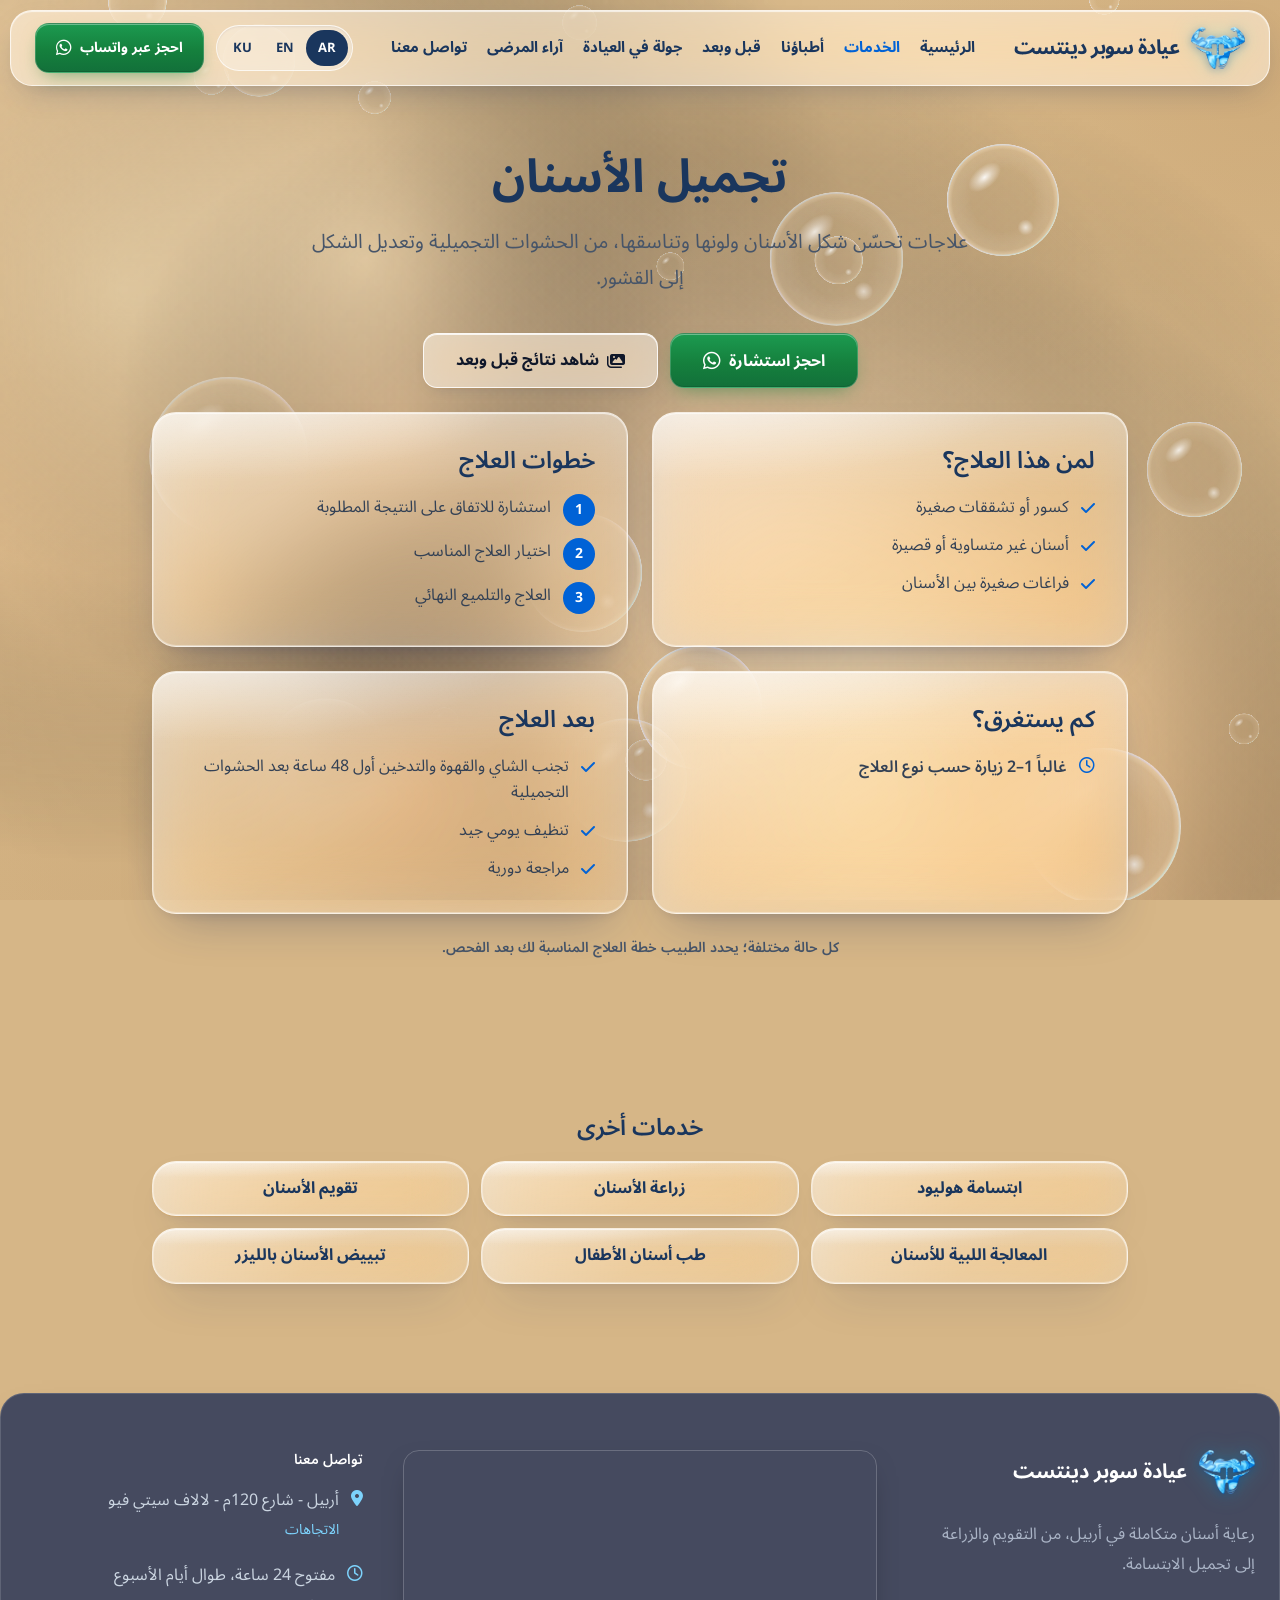
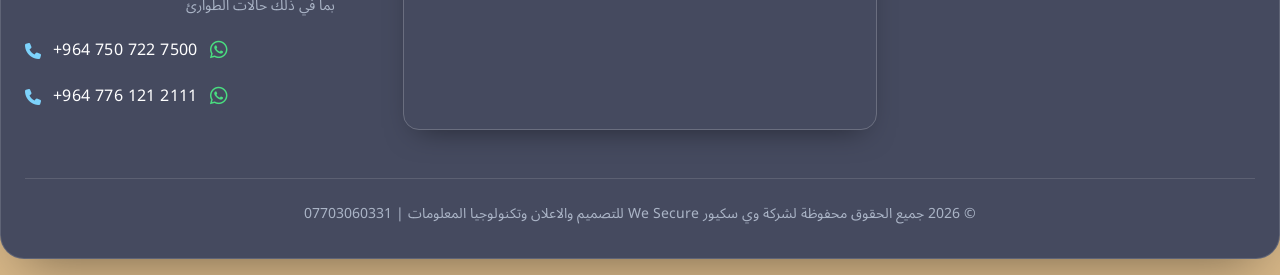
==== cosmetic-dentistry.html @ 99f0c035 "Warm sand page background (#D6B687) with matching aurora and bubbles Co-Authored-By: Claude Opus 5.5" ====
<!DOCTYPE html>
<html lang="ar" dir="rtl" data-title-ar="تجميل الأسنان | عيادة سوبر دينتست أربيل" data-title-en="Cosmetic Dentistry | Super Dentist Clinic Erbil" data-title-ku="جوانکاری ددان | کلینیکی سوپەر دێنتست هەولێر">
<head>
<meta charset="UTF-8">
<meta name="viewport" content="width=device-width, initial-scale=1.0">
<title>تجميل الأسنان | عيادة سوبر دينتست أربيل</title>
<meta name="description" content="تجميل الأسنان في أربيل - عيادة سوبر دينتست. علاجات تحسّن شكل الأسنان ولونها وتناسقها، من الحشوات التجميلية وتعديل الشكل إلى القشور.">
<meta name="theme-color" content="#1a365d">
<link rel="icon" type="image/png" href="favicon.png">
<link rel="apple-touch-icon" href="apple-touch-icon.png">
<meta property="og:type" content="website">
<meta property="og:title" content="تجميل الأسنان | عيادة سوبر دينتست أربيل">
<meta property="og:description" content="تجميل الأسنان في أربيل - عيادة سوبر دينتست. علاجات تحسّن شكل الأسنان ولونها وتناسقها، من الحشوات التجميلية وتعديل الشكل إلى القشور.">
<!-- TODO: og:image needs a full URL once you have a domain, e.g. https://YOUR-DOMAIN/super-dentist-logo.png -->
<meta property="og:image" content="super-dentist-logo.png">
<link rel="preconnect" href="https://fonts.googleapis.com">
<link rel="preconnect" href="https://fonts.gstatic.com" crossorigin>
<link href="https://fonts.googleapis.com/css2?family=Inter:wght@400;500;600;700&family=Noto+Sans+Arabic:wght@400;500;600;700&display=swap" rel="stylesheet">
<link rel="stylesheet" href="https://cdnjs.cloudflare.com/ajax/libs/font-awesome/6.4.0/css/all.min.css">
<!-- Pre-built Tailwind CSS. If you add new Tailwind classes, styles.css must be rebuilt. -->
<link rel="stylesheet" href="styles.css?v=44">

</head>
<body class="pb-[76px] md:pb-0 antialiased relative selection:bg-navyBlue selection:text-white font-sans ">


<nav class="fixed w-full z-50 site-header">
  <div class="max-w-7xl mx-auto px-4 md:px-6 py-3 flex justify-between items-center relative gap-2 md:gap-4">
    <a href="index.html" class="flex items-center gap-2 md:gap-3 min-w-0">
      <span class="logo-metal" style="width:54px;height:44px"><img src="super-dentist-logo.png" alt="Super Dentist Clinic logo" width="54" height="44" style="width:54px;height:44px;object-fit:contain"></span>
      <span class="text-[15px] sm:text-lg md:text-xl font-bold text-navyBlue tracking-tight leading-tight "><span class="lang-text lang-ar">عيادة سوبر دينتست</span><span class="lang-text lang-en">Super Dentist Clinic</span><span class="lang-text lang-ku">کلینیکی سوپەر دێنتست</span></span>
    </a>
    <div class="hidden lg:flex items-center gap-3 xl:gap-5 font-bold text-navyBlue text-[13.5px] xl:text-[15px]"><a href="index.html" class="whitespace-nowrap hover:text-deepBlue transition-colors sub"><span class="lang-text lang-ar">الرئيسية</span><span class="lang-text lang-en">Home</span><span class="lang-text lang-ku">سەرەکی</span></a>
<a href="index.html#services" class="whitespace-nowrap hover:text-deepBlue transition-colors sub text-deepBlue"><span class="lang-text lang-ar">الخدمات</span><span class="lang-text lang-en">Services</span><span class="lang-text lang-ku">خزمەتگوزارییەکان</span></a>
<a href="doctors.html" class="whitespace-nowrap hover:text-deepBlue transition-colors sub"><span class="lang-text lang-ar">أطباؤنا</span><span class="lang-text lang-en">Doctors</span><span class="lang-text lang-ku">پزیشکەکانمان</span></a>
<a href="gallery.html" class="whitespace-nowrap hover:text-deepBlue transition-colors sub"><span class="lang-text lang-ar">قبل وبعد</span><span class="lang-text lang-en">Before & After</span><span class="lang-text lang-ku">پێش و دوای</span></a>
<a href="tour.html" class="whitespace-nowrap hover:text-deepBlue transition-colors sub"><span class="lang-text lang-ar">جولة في العيادة</span><span class="lang-text lang-en">Clinic Tour</span><span class="lang-text lang-ku">گەشتی کلینیک</span></a>
<a href="index.html#reviews" class="whitespace-nowrap hover:text-deepBlue transition-colors sub"><span class="lang-text lang-ar">آراء المرضى</span><span class="lang-text lang-en">Reviews</span><span class="lang-text lang-ku">بۆچوونەکان</span></a>
<a href="#contact" class="whitespace-nowrap hover:text-deepBlue transition-colors sub"><span class="lang-text lang-ar">تواصل معنا</span><span class="lang-text lang-en">Contact</span><span class="lang-text lang-ku">پەیوەندی</span></a></div>
    <div class="flex items-center gap-2 md:gap-3 shrink-0">
      <div class="flex bg-white/60 rounded-full p-1 border border-white/60 shadow-sm" role="group" aria-label="Language">
        <button type="button" onclick="changeLang('ar')" id="btn-ar" class="px-2.5 md:px-3 py-1.5 text-[13px] font-bold rounded-full transition-colors">AR</button>
        <button type="button" onclick="changeLang('en')" id="btn-en" class="px-2.5 md:px-3 py-1.5 text-[13px] font-bold rounded-full transition-colors">EN</button>
        <button type="button" onclick="changeLang('ku')" id="btn-ku" class="px-2.5 md:px-3 py-1.5 text-[13px] font-bold rounded-full transition-colors">KU</button>
      </div>
      <button type="button" id="mobile-menu-btn" aria-label="Menu" aria-expanded="false" aria-controls="mobile-menu" class="lg:hidden p-1.5 text-navyBlue">
        <svg class="w-6 h-6" fill="none" stroke="currentColor" viewBox="0 0 24 24" aria-hidden="true"><path stroke-linecap="round" stroke-linejoin="round" stroke-width="2" d="M4 6h16M4 12h16M4 18h16"/></svg>
      </button>
      <a href="https://wa.me/9647507227500" target="_blank" rel="noopener" dir="ltr" aria-label="WhatsApp" class="wa-link hidden lg:inline-flex items-center gap-2 p-2.5 xl:px-5 xl:py-2.5 text-sm font-bold text-white bg-whatsapp rounded-[14px] hover:bg-whatsappDark hover:-translate-y-px transition-all shadow-cta">
        <i class="fa-brands fa-whatsapp text-lg" aria-hidden="true"></i><span class="hidden xl:inline"><span class="lang-text lang-ar">احجز عبر واتساب</span><span class="lang-text lang-en">Book via WhatsApp</span><span class="lang-text lang-ku">نۆرە بگرە لە واتسئاپ</span></span>
      </a>
    </div>
  </div>
  <div id="mobile-menu" class="hidden lg:hidden absolute top-full left-0 w-full shadow-lg py-4 px-6 flex flex-col gap-2 text-center font-bold text-navyBlue rounded-b-2xl bg-white/95">
    <a href="index.html" class="py-2 border-b border-navyBlue/10 hover:text-deepBlue"><span class="lang-text lang-ar">الرئيسية</span><span class="lang-text lang-en">Home</span><span class="lang-text lang-ku">سەرەکی</span></a>
<a href="index.html#services" class="py-2 border-b border-navyBlue/10 hover:text-deepBlue"><span class="lang-text lang-ar">الخدمات</span><span class="lang-text lang-en">Services</span><span class="lang-text lang-ku">خزمەتگوزارییەکان</span></a>
<a href="doctors.html" class="py-2 border-b border-navyBlue/10 hover:text-deepBlue"><span class="lang-text lang-ar">أطباؤنا</span><span class="lang-text lang-en">Doctors</span><span class="lang-text lang-ku">پزیشکەکانمان</span></a>
<a href="gallery.html" class="py-2 border-b border-navyBlue/10 hover:text-deepBlue"><span class="lang-text lang-ar">قبل وبعد</span><span class="lang-text lang-en">Before & After</span><span class="lang-text lang-ku">پێش و دوای</span></a>
<a href="tour.html" class="py-2 border-b border-navyBlue/10 hover:text-deepBlue"><span class="lang-text lang-ar">جولة في العيادة</span><span class="lang-text lang-en">Clinic Tour</span><span class="lang-text lang-ku">گەشتی کلینیک</span></a>
<a href="index.html#reviews" class="py-2 border-b border-navyBlue/10 hover:text-deepBlue"><span class="lang-text lang-ar">آراء المرضى</span><span class="lang-text lang-en">Reviews</span><span class="lang-text lang-ku">بۆچوونەکان</span></a>
<a href="#contact" class="py-2 border-b border-navyBlue/10 hover:text-deepBlue"><span class="lang-text lang-ar">تواصل معنا</span><span class="lang-text lang-en">Contact</span><span class="lang-text lang-ku">پەیوەندی</span></a>
    <div class="flex justify-center gap-6 mt-2">
      <a href="https://wa.me/9647507227500" target="_blank" rel="noopener" dir="ltr" class="wa-link py-2 text-whatsapp flex items-center gap-2"><i class="fa-brands fa-whatsapp text-2xl" aria-hidden="true"></i><span class="lang-text lang-ar">واتساب</span><span class="lang-text lang-en">WhatsApp</span><span class="lang-text lang-ku">واتسئاپ</span></a>
      <a href="tel:+9647507227500" dir="ltr" class="py-2 text-deepBlue flex items-center gap-2"><i class="fa-solid fa-phone text-xl" aria-hidden="true"></i><span class="lang-text lang-ar">اتصل</span><span class="lang-text lang-en">Call</span><span class="lang-text lang-ku">پەیوەندی</span></a>
    </div>
  </div>
</nav>
<main>

<section class="page-head">
  <div class="max-w-5xl mx-auto px-4 md:px-6 text-center space-y-4">
    <h1 class="t-h1 font-bold text-navyBlue"><span class="lang-text lang-ar">تجميل الأسنان</span><span class="lang-text lang-en">Cosmetic Dentistry</span><span class="lang-text lang-ku">جوانکاری ددان</span></h1>
    <p class="t-lead text-slate-600 max-w-[60ch] mx-auto"><span class="lang-text lang-ar">علاجات تحسّن شكل الأسنان ولونها وتناسقها، من الحشوات التجميلية وتعديل الشكل إلى القشور.</span><span class="lang-text lang-en">Treatments that improve the shape, color and balance of your teeth, from cosmetic bonding and contouring to veneers.</span><span class="lang-text lang-ku">چارەسەرگەلێک بۆ باشترکردنی شێوە و ڕەنگ و ڕێکی ددان، لە پڕکردنەوەی جوانکاری و ڕێکخستنی شێوەوە تا ڤینیر.</span></p>
  </div>
</section>
<section class="pb-10">
  <div class="max-w-5xl mx-auto px-4 md:px-6 space-y-6">
    <div class="flex flex-wrap justify-center gap-3">
      <a href="https://wa.me/9647507227500" target="_blank" rel="noopener" dir="ltr" data-wa-ar="مرحباً، أود الاستفسار عن تجميل الأسنان في عيادة سوبر دينتست" data-wa-en="Hello, I'd like to ask about Cosmetic Dentistry at Super Dentist Clinic" data-wa-ku="سڵاو، دەمەوێت پرسیار بکەم دەربارەی جوانکاری ددان لە کلینیکی سوپەر دێنتست" class="wa-link inline-flex items-center justify-center gap-2 px-8 py-3 text-base font-bold text-white bg-whatsapp rounded-[14px] hover:bg-whatsappDark hover:-translate-y-px transition-all shadow-cta"><i class="fa-brands fa-whatsapp text-xl" aria-hidden="true"></i><span class="lang-text lang-ar">احجز استشارة</span><span class="lang-text lang-en">Book a consultation</span><span class="lang-text lang-ku">نۆرەی ڕاوێژ بگرە</span></a>
      <a href="gallery.html#cosmetic" class="inline-flex items-center gap-2 px-8 py-3 font-bold text-slate-900 bg-white rounded-[14px] border-[1.5px] border-slate-300 hover:border-navyBlue transition-colors"><i class="fa-solid fa-images" aria-hidden="true"></i><span class="lang-text lang-ar">شاهد نتائج قبل وبعد</span><span class="lang-text lang-en">See before &amp; after results</span><span class="lang-text lang-ku">ئەنجامی پێش و دوای ببینە</span></a>
    </div>
    <div class="grid md:grid-cols-2 gap-6">
      <div class="card rounded-3xl p-6 md:p-8">
        <h2 class="t-h3 font-semibold text-navyBlue mb-4"><span class="lang-text lang-ar">لمن هذا العلاج؟</span><span class="lang-text lang-en">Who is it for?</span><span class="lang-text lang-ku">ئەم چارەسەرە بۆ کێیە؟</span></h2>
        <ul class="space-y-3"><li class="flex gap-3 items-start"><i class="fa-solid fa-check text-deepBlue mt-1.5" aria-hidden="true"></i><span class="font-normal text-slate-700 leading-relaxed"><span class="lang-text lang-ar">كسور أو تشققات صغيرة</span><span class="lang-text lang-en">Small chips or cracks</span><span class="lang-text lang-ku">شکاوی یان درزی بچووک</span></span></li><li class="flex gap-3 items-start"><i class="fa-solid fa-check text-deepBlue mt-1.5" aria-hidden="true"></i><span class="font-normal text-slate-700 leading-relaxed"><span class="lang-text lang-ar">أسنان غير متساوية أو قصيرة</span><span class="lang-text lang-en">Uneven or short teeth</span><span class="lang-text lang-ku">ددانی ناڕێک یان کورت</span></span></li><li class="flex gap-3 items-start"><i class="fa-solid fa-check text-deepBlue mt-1.5" aria-hidden="true"></i><span class="font-normal text-slate-700 leading-relaxed"><span class="lang-text lang-ar">فراغات صغيرة بين الأسنان</span><span class="lang-text lang-en">Small gaps between teeth</span><span class="lang-text lang-ku">بۆشایی بچووک لە نێوان ددانەکاندا</span></span></li></ul>
      </div>
      <div class="card rounded-3xl p-6 md:p-8">
        <h2 class="t-h3 font-semibold text-navyBlue mb-4"><span class="lang-text lang-ar">خطوات العلاج</span><span class="lang-text lang-en">How it works</span><span class="lang-text lang-ku">هەنگاوەکانی چارەسەر</span></h2>
        <ol class="space-y-3"><li class="flex gap-3 items-start"><span class="shrink-0 w-8 h-8 rounded-full bg-deepBlue text-white flex items-center justify-center font-bold text-sm">1</span><span class="font-normal text-slate-700 leading-relaxed"><span class="lang-text lang-ar">استشارة للاتفاق على النتيجة المطلوبة</span><span class="lang-text lang-en">Consultation to agree on the result you want</span><span class="lang-text lang-ku">ڕاوێژ بۆ ڕێککەوتن لەسەر ئەنجامی خوازراو</span></span></li><li class="flex gap-3 items-start"><span class="shrink-0 w-8 h-8 rounded-full bg-deepBlue text-white flex items-center justify-center font-bold text-sm">2</span><span class="font-normal text-slate-700 leading-relaxed"><span class="lang-text lang-ar">اختيار العلاج المناسب</span><span class="lang-text lang-en">Choosing the right treatment</span><span class="lang-text lang-ku">هەڵبژاردنی چارەسەری گونجاو</span></span></li><li class="flex gap-3 items-start"><span class="shrink-0 w-8 h-8 rounded-full bg-deepBlue text-white flex items-center justify-center font-bold text-sm">3</span><span class="font-normal text-slate-700 leading-relaxed"><span class="lang-text lang-ar">العلاج والتلميع النهائي</span><span class="lang-text lang-en">Treatment and final polishing</span><span class="lang-text lang-ku">چارەسەر و پاڵاوتنی کۆتایی</span></span></li></ol>
      </div>
      <div class="card rounded-3xl p-6 md:p-8">
        <h2 class="t-h3 font-semibold text-navyBlue mb-4"><span class="lang-text lang-ar">كم يستغرق؟</span><span class="lang-text lang-en">How long does it take?</span><span class="lang-text lang-ku">چەند دەخایەنێت؟</span></h2>
        <p class="flex gap-3 items-start font-semibold text-slate-700"><i class="fa-regular fa-clock text-deepBlue mt-1" aria-hidden="true"></i><span class="lang-text lang-ar">غالباً 1–2 زيارة حسب نوع العلاج</span><span class="lang-text lang-en">Often 1–2 visits, depending on the treatment</span><span class="lang-text lang-ku">زۆرجار 1–2 سەردان بەپێی جۆری چارەسەر</span></p>
      </div>
      <div class="card rounded-3xl p-6 md:p-8">
        <h2 class="t-h3 font-semibold text-navyBlue mb-4"><span class="lang-text lang-ar">بعد العلاج</span><span class="lang-text lang-en">Aftercare</span><span class="lang-text lang-ku">دوای چارەسەر</span></h2>
        <ul class="space-y-3"><li class="flex gap-3 items-start"><i class="fa-solid fa-check text-deepBlue mt-1.5" aria-hidden="true"></i><span class="font-normal text-slate-700 leading-relaxed"><span class="lang-text lang-ar">تجنب الشاي والقهوة والتدخين أول 48 ساعة بعد الحشوات التجميلية</span><span class="lang-text lang-en">Avoid tea, coffee and smoking for 48 hours after bonding</span><span class="lang-text lang-ku">48 کاتژمێر دوای پڕکردنەوەی جوانکاری چا و قاوە و جگەرە مەخۆ</span></span></li><li class="flex gap-3 items-start"><i class="fa-solid fa-check text-deepBlue mt-1.5" aria-hidden="true"></i><span class="font-normal text-slate-700 leading-relaxed"><span class="lang-text lang-ar">تنظيف يومي جيد</span><span class="lang-text lang-en">Good daily cleaning</span><span class="lang-text lang-ku">پاککردنەوەی ڕۆژانەی باش</span></span></li><li class="flex gap-3 items-start"><i class="fa-solid fa-check text-deepBlue mt-1.5" aria-hidden="true"></i><span class="font-normal text-slate-700 leading-relaxed"><span class="lang-text lang-ar">مراجعة دورية</span><span class="lang-text lang-en">Regular check-ups</span><span class="lang-text lang-ku">پشکنینی بەردەوام</span></span></li></ul>
      </div>
    </div>
    <!-- TODO (optional): add a price range, e.g. "Starting from ..." -->
    <p class="text-center text-sm text-slate-600 font-semibold"><span class="lang-text lang-ar">كل حالة مختلفة؛ يحدد الطبيب خطة العلاج المناسبة لك بعد الفحص.</span><span class="lang-text lang-en">Every case is different. Your dentist will confirm the right plan for you after an examination.</span><span class="lang-text lang-ku">هەر حاڵەتێک جیاوازە؛ پزیشک دوای پشکنین پلانی گونجاوت بۆ دیاری دەکات.</span></p>
  </div>
</section>
<section class="py-10">
  <div class="max-w-5xl mx-auto px-4 md:px-6">
    <h2 class="t-h3 font-semibold text-navyBlue mb-4 text-center"><span class="lang-text lang-ar">خدمات أخرى</span><span class="lang-text lang-en">Other services</span><span class="lang-text lang-ku">خزمەتگوزاری تر</span></h2>
    <div class="grid grid-cols-2 md:grid-cols-3 gap-3"><a href="hollywood-smile.html" class="card rounded-2xl px-4 py-3 font-bold text-navyBlue hover:text-deepBlue text-center"><span class="lang-text lang-ar">ابتسامة هوليود</span><span class="lang-text lang-en">Hollywood Smile</span><span class="lang-text lang-ku">خەندەی هۆلیوود</span></a><a href="dental-implants.html" class="card rounded-2xl px-4 py-3 font-bold text-navyBlue hover:text-deepBlue text-center"><span class="lang-text lang-ar">زراعة الأسنان</span><span class="lang-text lang-en">Dental Implants</span><span class="lang-text lang-ku">چاندنی ددان</span></a><a href="orthodontics.html" class="card rounded-2xl px-4 py-3 font-bold text-navyBlue hover:text-deepBlue text-center"><span class="lang-text lang-ar">تقويم الأسنان</span><span class="lang-text lang-en">Orthodontics</span><span class="lang-text lang-ku">ڕاستکردنەوەی ددان</span></a><a href="root-canal.html" class="card rounded-2xl px-4 py-3 font-bold text-navyBlue hover:text-deepBlue text-center"><span class="lang-text lang-ar">المعالجة اللبية للأسنان</span><span class="lang-text lang-en">Root Canal Treatment</span><span class="lang-text lang-ku">چارەسەری دەماری ددان</span></a><a href="pediatric-dentistry.html" class="card rounded-2xl px-4 py-3 font-bold text-navyBlue hover:text-deepBlue text-center"><span class="lang-text lang-ar">طب أسنان الأطفال</span><span class="lang-text lang-en">Pediatric Dentistry</span><span class="lang-text lang-ku">پزیشکی ددانی منداڵان</span></a><a href="laser-whitening.html" class="card rounded-2xl px-4 py-3 font-bold text-navyBlue hover:text-deepBlue text-center"><span class="lang-text lang-ar">تبييض الأسنان بالليزر</span><span class="lang-text lang-en">Laser Teeth Whitening</span><span class="lang-text lang-ku">سپیکردنەوەی ددان بە لێزەر</span></a></div>
  </div>
</section>
</main>

<footer id="contact" class="footer-glass crystal-panel relative z-10 mt-8 mb-24 md:mb-4 mx-3 md:mx-auto max-w-[1320px] text-slate-700">
  <div class="max-w-7xl mx-auto px-4 md:px-6 pt-14 pb-8">
    <div class="grid gap-10 md:grid-cols-[1fr_1.4fr_1fr] items-stretch">
      <div class="space-y-4">
        <a href="index.html" class="inline-flex items-center gap-3">
          <span class="logo-metal" style="width:56px;height:44px"><img src="super-dentist-logo.png" alt="" width="56" height="44" style="width:56px;height:44px;object-fit:contain" loading="lazy"></span>
          <span class="text-xl font-bold text-navyBlue"><span class="lang-text lang-ar">عيادة سوبر دينتست</span><span class="lang-text lang-en">Super Dentist Clinic</span><span class="lang-text lang-ku">کلینیکی سوپەر دێنتست</span></span>
        </a>
        <p class="text-slate-600 max-w-[36ch]"><span class="lang-text lang-ar">رعاية أسنان متكاملة في أربيل، من التقويم والزراعة إلى تجميل الابتسامة.</span><span class="lang-text lang-en">Complete dental care in Erbil, from orthodontics and implants to smile design.</span><span class="lang-text lang-ku">چاودێری تەواوی ددان لە هەولێر، لە ڕاستکردنەوە و چاندنەوە تا جوانکاری خەندە.</span></p>
      </div>
      <div class="flex flex-col">
        <!-- TODO: replace src with the official embed (Google Maps -> Share -> Embed a map) -->
        <div class="flex-1 min-h-[240px] md:min-h-[280px] rounded-2xl overflow-hidden border border-white/20 shadow-[0_12px_30px_-14px_rgba(0,0,0,.5)]">
          <iframe src="https://maps.google.com/maps?q=Super+dentists+clinic+Erbil&t=&z=15&ie=UTF8&iwloc=&output=embed" title="Super Dentist Clinic location" width="100%" height="100%" style="border:0;min-height:240px" loading="lazy" referrerpolicy="no-referrer-when-downgrade"></iframe>
        </div>
      </div>
      <div class="space-y-4">
        <h3 class="text-sm font-semibold text-navyBlue"><span class="lang-text lang-ar">تواصل معنا</span><span class="lang-text lang-en">Contact</span><span class="lang-text lang-ku">پەیوەندی</span></h3>
        <p class="flex items-start gap-3"><i class="fa-solid fa-location-dot text-[#0062D6] mt-1" aria-hidden="true"></i><span><span class="lang-text lang-ar">أربيل - شارع 120م - لالاف سيتي فيو</span><span class="lang-text lang-en">Erbil - 120m Street - Lalav City View</span><span class="lang-text lang-ku">هەولێر - شەقامی 120م - لالاف ستی ڤیو</span><br><a href="https://www.google.com/maps/dir/?api=1&destination=Super+Dentist+Clinic+Erbil" target="_blank" rel="noopener" class="text-[#0062D6] hover:underline text-sm"><span class="lang-text lang-ar">الاتجاهات</span><span class="lang-text lang-en">Get directions</span><span class="lang-text lang-ku">ڕێنمایی ڕێگا</span></a></span></p>
        <p class="flex items-start gap-3"><i class="fa-regular fa-clock text-[#0062D6] mt-1" aria-hidden="true"></i><span><span class="lang-text lang-ar">مفتوح 24 ساعة، طوال أيام الأسبوع</span><span class="lang-text lang-en">Open 24 hours, 7 days a week</span><span class="lang-text lang-ku">24 کاتژمێر کراوەیە، هەموو ڕۆژانی هەفتە</span><br><span class="text-sm text-slate-600"><span class="lang-text lang-ar">بما في ذلك حالات الطوارئ</span><span class="lang-text lang-en">Including emergencies</span><span class="lang-text lang-ku">لەگەڵ حاڵەتە فریاکەوتنەکان</span></span></span></p>
        <div class="flex items-center gap-3" dir="ltr">
          <i class="fa-solid fa-phone text-[#0062D6]" aria-hidden="true"></i>
          <a href="tel:+9647507227500" dir="ltr" class="tracking-wide text-navyBlue hover:underline">+964 750 722 7500</a>
          <a href="https://wa.me/9647507227500" target="_blank" rel="noopener" aria-label="WhatsApp" class="wa-link text-[#15803D] text-xl"><i class="fa-brands fa-whatsapp" aria-hidden="true"></i></a>
        </div>
        <div class="flex items-center gap-3" dir="ltr">
          <i class="fa-solid fa-phone text-[#0062D6]" aria-hidden="true"></i>
          <a href="tel:+9647761212111" dir="ltr" class="tracking-wide text-navyBlue hover:underline">+964 776 121 2111</a>
          <a href="https://wa.me/9647761212111" target="_blank" rel="noopener" aria-label="WhatsApp" class="wa-link text-[#15803D] text-xl"><i class="fa-brands fa-whatsapp" aria-hidden="true"></i></a>
        </div>

      </div>
    </div>
    <p class="mt-12 pt-6 border-t border-slate-900/10 text-sm text-slate-600 text-center leading-relaxed">
      &copy; <span id="year" dir="ltr">2026</span>
      <span class="lang-text lang-ar">جميع الحقوق محفوظة لشركة وي سكيور We Secure للتصميم والاعلان وتكنولوجيا المعلومات | <span dir="ltr">07703060331</span></span><span class="lang-text lang-en">All rights reserved to We Secure for Design, Advertising &amp; IT | <span dir="ltr">07703060331</span></span><span class="lang-text lang-ku">هەموو مافێک پارێزراوە بۆ کۆمپانیای We Secure بۆ دیزاین و ڕیکلام و تەکنەلۆجیای زانیاری | <span dir="ltr">07703060331</span></span>
    </p>
  </div>
</footer>

<!-- Sticky booking bar: phones only -->
<div id="mobile-cta" class="md:hidden fixed inset-x-0 bottom-0 z-40 bg-white/95 border-t border-slate-200 shadow-[0_-4px_16px_rgba(15,23,42,.08)] px-3 pt-2 transition-transform duration-200" style="padding-bottom:calc(8px + env(safe-area-inset-bottom))">
  <div class="flex gap-2">
    <a href="tel:+9647507227500" class="flex-1 h-12 inline-flex items-center justify-center gap-2 rounded-[14px] border-[1.5px] border-slate-300 bg-white font-bold text-slate-900"><i class="fa-solid fa-phone" aria-hidden="true"></i><span class="lang-text lang-ar">اتصل</span><span class="lang-text lang-en">Call</span><span class="lang-text lang-ku">پەیوەندی</span></a>
    <a href="https://wa.me/9647507227500" target="_blank" rel="noopener" dir="ltr" class="wa-link flex-[1.6] h-12 inline-flex items-center justify-center gap-2 rounded-[14px] bg-whatsapp hover:bg-whatsappDark font-bold text-white shadow-cta"><i class="fa-brands fa-whatsapp text-xl" aria-hidden="true"></i><span class="lang-text lang-ar">احجز عبر واتساب</span><span class="lang-text lang-en">Book on WhatsApp</span><span class="lang-text lang-ku">نۆرە بگرە لە واتسئاپ</span></a>
  </div>
</div>

<script src="site.js?v=44"></script>
<!-- AI Assistant Chat Widget -->
<script src="https://app.aiassist.chat/widget.js" data-site-id="82ca7860-756f-42e5-a851-264dc3e4ab57" data-api-url="https://engine.aiassist.chat" async></script>
</body>
</html>
---- styles.css ----
*,:after,:before{--tw-border-spacing-x:0;--tw-border-spacing-y:0;--tw-translate-x:0;--tw-translate-y:0;--tw-rotate:0;--tw-skew-x:0;--tw-skew-y:0;--tw-scale-x:1;--tw-scale-y:1;--tw-pan-x: ;--tw-pan-y: ;--tw-pinch-zoom: ;--tw-scroll-snap-strictness:proximity;--tw-gradient-from-position: ;--tw-gradient-via-position: ;--tw-gradient-to-position: ;--tw-ordinal: ;--tw-slashed-zero: ;--tw-numeric-figure: ;--tw-numeric-spacing: ;--tw-numeric-fraction: ;--tw-ring-inset: ;--tw-ring-offset-width:0px;--tw-ring-offset-color:#fff;--tw-ring-color:rgba(59,130,246,.5);--tw-ring-offset-shadow:0 0 #0000;--tw-ring-shadow:0 0 #0000;--tw-shadow:0 0 #0000;--tw-shadow-colored:0 0 #0000;--tw-blur: ;--tw-brightness: ;--tw-contrast: ;--tw-grayscale: ;--tw-hue-rotate: ;--tw-invert: ;--tw-saturate: ;--tw-sepia: ;--tw-drop-shadow: ;--tw-backdrop-blur: ;--tw-backdrop-brightness: ;--tw-backdrop-contrast: ;--tw-backdrop-grayscale: ;--tw-backdrop-hue-rotate: ;--tw-backdrop-invert: ;--tw-backdrop-opacity: ;--tw-backdrop-saturate: ;--tw-backdrop-sepia: ;--tw-contain-size: ;--tw-contain-layout: ;--tw-contain-paint: ;--tw-contain-style: }::backdrop{--tw-border-spacing-x:0;--tw-border-spacing-y:0;--tw-translate-x:0;--tw-translate-y:0;--tw-rotate:0;--tw-skew-x:0;--tw-skew-y:0;--tw-scale-x:1;--tw-scale-y:1;--tw-pan-x: ;--tw-pan-y: ;--tw-pinch-zoom: ;--tw-scroll-snap-strictness:proximity;--tw-gradient-from-position: ;--tw-gradient-via-position: ;--tw-gradient-to-position: ;--tw-ordinal: ;--tw-slashed-zero: ;--tw-numeric-figure: ;--tw-numeric-spacing: ;--tw-numeric-fraction: ;--tw-ring-inset: ;--tw-ring-offset-width:0px;--tw-ring-offset-color:#fff;--tw-ring-color:rgba(59,130,246,.5);--tw-ring-offset-shadow:0 0 #0000;--tw-ring-shadow:0 0 #0000;--tw-shadow:0 0 #0000;--tw-shadow-colored:0 0 #0000;--tw-blur: ;--tw-brightness: ;--tw-contrast: ;--tw-grayscale: ;--tw-hue-rotate: ;--tw-invert: ;--tw-saturate: ;--tw-sepia: ;--tw-drop-shadow: ;--tw-backdrop-blur: ;--tw-backdrop-brightness: ;--tw-backdrop-contrast: ;--tw-backdrop-grayscale: ;--tw-backdrop-hue-rotate: ;--tw-backdrop-invert: ;--tw-backdrop-opacity: ;--tw-backdrop-saturate: ;--tw-backdrop-sepia: ;--tw-contain-size: ;--tw-contain-layout: ;--tw-contain-paint: ;--tw-contain-style: }/*! tailwindcss v3.4.19 | MIT License | https://tailwindcss.com*/*,:after,:before{box-sizing:border-box;border:0 solid #e5e7eb}:after,:before{--tw-content:""}:host,html{line-height:1.5;-webkit-text-size-adjust:100%;-moz-tab-size:4;-o-tab-size:4;tab-size:4;font-family:Noto Sans Arabic,Inter,sans-serif;font-feature-settings:normal;font-variation-settings:normal;-webkit-tap-highlight-color:transparent}body{margin:0;line-height:inherit}hr{height:0;color:inherit;border-top-width:1px}abbr:where([title]){-webkit-text-decoration:underline dotted;text-decoration:underline dotted}h1,h2,h3,h4,h5,h6{font-size:inherit;font-weight:inherit}a{color:inherit;text-decoration:inherit}b,strong{font-weight:bolder}code,kbd,pre,samp{font-family:ui-monospace,SFMono-Regular,Menlo,Monaco,Consolas,Liberation Mono,Courier New,monospace;font-feature-settings:normal;font-variation-settings:normal;font-size:1em}small{font-size:80%}sub,sup{font-size:75%;line-height:0;position:relative;vertical-align:baseline}sub{bottom:-.25em}sup{top:-.5em}table{text-indent:0;border-color:inherit;border-collapse:collapse}button,input,optgroup,select,textarea{font-family:inherit;font-feature-settings:inherit;font-variation-settings:inherit;font-size:100%;font-weight:inherit;line-height:inherit;letter-spacing:inherit;color:inherit;margin:0;padding:0}button,select{text-transform:none}button,input:where([type=button]),input:where([type=reset]),input:where([type=submit]){-webkit-appearance:button;background-color:transparent;background-image:none}:-moz-focusring{outline:auto}:-moz-ui-invalid{box-shadow:none}progress{vertical-align:baseline}::-webkit-inner-spin-button,::-webkit-outer-spin-button{height:auto}[type=search]{-webkit-appearance:textfield;outline-offset:-2px}::-webkit-search-decoration{-webkit-appearance:none}::-webkit-file-upload-button{-webkit-appearance:button;font:inherit}summary{display:list-item}blockquote,dd,dl,figure,h1,h2,h3,h4,h5,h6,hr,p,pre{margin:0}fieldset{margin:0}fieldset,legend{padding:0}menu,ol,ul{list-style:none;margin:0;padding:0}dialog{padding:0}textarea{resize:vertical}input::-moz-placeholder,textarea::-moz-placeholder{opacity:1;color:#9ca3af}input::placeholder,textarea::placeholder{opacity:1;color:#9ca3af}[role=button],button{cursor:pointer}:disabled{cursor:default}audio,canvas,embed,iframe,img,object,svg,video{display:block;vertical-align:middle}img,video{max-width:100%;height:auto}[hidden]:where(:not([hidden=until-found])){display:none}.pointer-events-none{pointer-events:none}.visible{visibility:visible}.fixed{position:fixed}.absolute{position:absolute}.relative{position:relative}.sticky{position:sticky}.inset-0{inset:0}.inset-x-0{left:0;right:0}.-end-5{inset-inline-end:-1.25rem}.-start-5{inset-inline-start:-1.25rem}.bottom-0{bottom:0}.left-0{left:0}.top-0{top:0}.top-\[45\%\]{top:45%}.top-full{top:100%}.isolate{isolation:isolate}.z-0{z-index:0}.z-10{z-index:10}.z-40{z-index:40}.z-50{z-index:50}.z-\[-1\]{z-index:-1}.z-\[60\]{z-index:60}.mx-3{margin-left:.75rem;margin-right:.75rem}.mx-auto{margin-left:auto;margin-right:auto}.mb-1{margin-bottom:.25rem}.mb-2{margin-bottom:.5rem}.mb-24{margin-bottom:6rem}.mb-4{margin-bottom:1rem}.mb-8{margin-bottom:2rem}.mt-1{margin-top:.25rem}.mt-1\.5{margin-top:.375rem}.mt-10{margin-top:2.5rem}.mt-12{margin-top:3rem}.mt-2{margin-top:.5rem}.mt-8{margin-top:2rem}.mt-auto{margin-top:auto}.line-clamp-2{-webkit-line-clamp:2}.line-clamp-2,.line-clamp-5{overflow:hidden;display:-webkit-box;-webkit-box-orient:vertical}.line-clamp-5{-webkit-line-clamp:5}.block{display:block}.inline-block{display:inline-block}.flex{display:flex}.inline-flex{display:inline-flex}.\!grid{display:grid!important}.grid{display:grid}.hidden{display:none}.aspect-\[16\/10\]{aspect-ratio:16/10}.aspect-\[3\/4\]{aspect-ratio:3/4}.aspect-\[4\/3\]{aspect-ratio:4/3}.h-11{height:2.75rem}.h-12{height:3rem}.h-2\.5{height:.625rem}.h-5{height:1.25rem}.h-6{height:1.5rem}.h-7{height:1.75rem}.h-8{height:2rem}.h-80{height:20rem}.h-full{height:100%}.max-h-full{max-height:100%}.min-h-\[1px\]{min-height:1px}.min-h-\[240px\]{min-height:240px}.min-h-\[600px\]{min-height:600px}.w-11{width:2.75rem}.w-2\.5{width:.625rem}.w-5{width:1.25rem}.w-6{width:1.5rem}.w-7{width:1.75rem}.w-8{width:2rem}.w-\[85\%\]{width:85%}.w-full{width:100%}.min-w-0{min-width:0}.max-w-2xl{max-width:42rem}.max-w-5xl{max-width:64rem}.max-w-6xl{max-width:72rem}.max-w-7xl{max-width:80rem}.max-w-\[1320px\]{max-width:1320px}.max-w-\[36ch\]{max-width:36ch}.max-w-\[420px\]{max-width:420px}.max-w-\[60ch\]{max-width:60ch}.max-w-\[62ch\]{max-width:62ch}.max-w-full{max-width:100%}.max-w-xl{max-width:36rem}.flex-1{flex:1 1 0%}.flex-\[1\.6\]{flex:1.6}.shrink-0{flex-shrink:0}.grow{flex-grow:1}.-translate-y-1\/2{--tw-translate-y:-50%}.-translate-y-1\/2,.transform{transform:translate(var(--tw-translate-x),var(--tw-translate-y)) rotate(var(--tw-rotate)) skewX(var(--tw-skew-x)) skewY(var(--tw-skew-y)) scaleX(var(--tw-scale-x)) scaleY(var(--tw-scale-y))}@keyframes ping{75%,to{transform:scale(2);opacity:0}}.animate-ping{animation:ping 1s cubic-bezier(0,0,.2,1) infinite}.cursor-zoom-out{cursor:zoom-out}.resize{resize:both}.snap-x{scroll-snap-type:x var(--tw-scroll-snap-strictness)}.snap-mandatory{--tw-scroll-snap-strictness:mandatory}.snap-start{scroll-snap-align:start}.grid-cols-2{grid-template-columns:repeat(2,minmax(0,1fr))}.flex-col{flex-direction:column}.flex-wrap{flex-wrap:wrap}.items-start{align-items:flex-start}.items-center{align-items:center}.items-stretch{align-items:stretch}.justify-end{justify-content:flex-end}.justify-center{justify-content:center}.justify-between{justify-content:space-between}.gap-1\.5{gap:.375rem}.gap-10{gap:2.5rem}.gap-2{gap:.5rem}.gap-3{gap:.75rem}.gap-4{gap:1rem}.gap-6{gap:1.5rem}.gap-x-5{-moz-column-gap:1.25rem;column-gap:1.25rem}.gap-y-3{row-gap:.75rem}.space-y-10>:not([hidden])~:not([hidden]){--tw-space-y-reverse:0;margin-top:calc(2.5rem*(1 - var(--tw-space-y-reverse)));margin-bottom:calc(2.5rem*var(--tw-space-y-reverse))}.space-y-2>:not([hidden])~:not([hidden]){--tw-space-y-reverse:0;margin-top:calc(.5rem*(1 - var(--tw-space-y-reverse)));margin-bottom:calc(.5rem*var(--tw-space-y-reverse))}.space-y-3>:not([hidden])~:not([hidden]){--tw-space-y-reverse:0;margin-top:calc(.75rem*(1 - var(--tw-space-y-reverse)));margin-bottom:calc(.75rem*var(--tw-space-y-reverse))}.space-y-4>:not([hidden])~:not([hidden]){--tw-space-y-reverse:0;margin-top:calc(1rem*(1 - var(--tw-space-y-reverse)));margin-bottom:calc(1rem*var(--tw-space-y-reverse))}.space-y-5>:not([hidden])~:not([hidden]){--tw-space-y-reverse:0;margin-top:calc(1.25rem*(1 - var(--tw-space-y-reverse)));margin-bottom:calc(1.25rem*var(--tw-space-y-reverse))}.space-y-6>:not([hidden])~:not([hidden]){--tw-space-y-reverse:0;margin-top:calc(1.5rem*(1 - var(--tw-space-y-reverse)));margin-bottom:calc(1.5rem*var(--tw-space-y-reverse))}.space-y-8>:not([hidden])~:not([hidden]){--tw-space-y-reverse:0;margin-top:calc(2rem*(1 - var(--tw-space-y-reverse)));margin-bottom:calc(2rem*var(--tw-space-y-reverse))}.self-start{align-self:flex-start}.overflow-hidden{overflow:hidden}.overflow-x-auto{overflow-x:auto}.scroll-smooth{scroll-behavior:smooth}.truncate{overflow:hidden;text-overflow:ellipsis}.truncate,.whitespace-nowrap{white-space:nowrap}.whitespace-pre-line{white-space:pre-line}.rounded-2xl{border-radius:1rem}.rounded-3xl{border-radius:1.5rem}.rounded-\[14px\]{border-radius:14px}.rounded-\[20px\]{border-radius:20px}.rounded-\[2rem\]{border-radius:2rem}.rounded-full{border-radius:9999px}.rounded-b-2xl{border-bottom-right-radius:1rem;border-bottom-left-radius:1rem}.rounded-t-\[23px\]{border-top-left-radius:23px;border-top-right-radius:23px}.border{border-width:1px}.border-\[1\.5px\]{border-width:1.5px}.border-b{border-bottom-width:1px}.border-t{border-top-width:1px}.border-navyBlue\/10{border-color:rgba(26,54,93,.1)}.border-navyBlue\/15{border-color:rgba(26,54,93,.15)}.border-slate-200{--tw-border-opacity:1;border-color:rgb(226 232 240/var(--tw-border-opacity,1))}.border-slate-300{--tw-border-opacity:1;border-color:rgb(203 213 225/var(--tw-border-opacity,1))}.border-slate-900\/10{border-color:rgba(15,23,42,.1)}.border-white\/20{border-color:hsla(0,0%,100%,.2)}.border-white\/30{border-color:hsla(0,0%,100%,.3)}.border-white\/60{border-color:hsla(0,0%,100%,.6)}.bg-\[\#1a73e8\]{--tw-bg-opacity:1;background-color:rgb(26 115 232/var(--tw-bg-opacity,1))}.bg-\[\#4ADE80\]{--tw-bg-opacity:1;background-color:rgb(74 222 128/var(--tw-bg-opacity,1))}.bg-black\/85{background-color:rgba(0,0,0,.85)}.bg-deepBlue{--tw-bg-opacity:1;background-color:rgb(0 98 214/var(--tw-bg-opacity,1))}.bg-navyBlue{--tw-bg-opacity:1;background-color:rgb(26 54 93/var(--tw-bg-opacity,1))}.bg-navyBlue\/20{background-color:rgba(26,54,93,.2)}.bg-sky-50{--tw-bg-opacity:1;background-color:rgb(240 249 255/var(--tw-bg-opacity,1))}.bg-slate-200{--tw-bg-opacity:1;background-color:rgb(226 232 240/var(--tw-bg-opacity,1))}.bg-whatsapp{--tw-bg-opacity:1;background-color:rgb(21 128 61/var(--tw-bg-opacity,1))}.bg-white{--tw-bg-opacity:1;background-color:rgb(255 255 255/var(--tw-bg-opacity,1))}.bg-white\/10{background-color:hsla(0,0%,100%,.1)}.bg-white\/60{background-color:hsla(0,0%,100%,.6)}.bg-white\/75{background-color:hsla(0,0%,100%,.75)}.bg-white\/95{background-color:hsla(0,0%,100%,.95)}.bg-gradient-to-t{background-image:linear-gradient(to top,var(--tw-gradient-stops))}.from-\[\#0A192F\]\/90{--tw-gradient-from:rgba(10,25,47,.9) var(--tw-gradient-from-position);--tw-gradient-to:rgba(10,25,47,0) var(--tw-gradient-to-position);--tw-gradient-stops:var(--tw-gradient-from),var(--tw-gradient-to)}.via-\[\#0A192F\]\/25{--tw-gradient-to:rgba(10,25,47,0) var(--tw-gradient-to-position);--tw-gradient-stops:var(--tw-gradient-from),rgba(10,25,47,.25) var(--tw-gradient-via-position),var(--tw-gradient-to)}.via-40\%{--tw-gradient-via-position:40%}.to-transparent{--tw-gradient-to:transparent var(--tw-gradient-to-position)}.object-cover{-o-object-fit:cover;object-fit:cover}.object-top{-o-object-position:top;object-position:top}.\!p-0{padding:0!important}.p-1{padding:.25rem}.p-1\.5{padding:.375rem}.p-2\.5{padding:.625rem}.p-3{padding:.75rem}.p-4{padding:1rem}.p-6{padding:1.5rem}.p-7{padding:1.75rem}.p-8{padding:2rem}.px-2{padding-left:.5rem;padding-right:.5rem}.px-2\.5{padding-left:.625rem;padding-right:.625rem}.px-3{padding-left:.75rem;padding-right:.75rem}.px-3\.5{padding-left:.875rem;padding-right:.875rem}.px-4{padding-left:1rem;padding-right:1rem}.px-5{padding-left:1.25rem;padding-right:1.25rem}.px-6{padding-left:1.5rem;padding-right:1.5rem}.px-8{padding-left:2rem;padding-right:2rem}.py-1\.5{padding-top:.375rem;padding-bottom:.375rem}.py-10{padding-top:2.5rem;padding-bottom:2.5rem}.py-12{padding-top:3rem;padding-bottom:3rem}.py-2{padding-top:.5rem;padding-bottom:.5rem}.py-2\.5{padding-top:.625rem;padding-bottom:.625rem}.py-3{padding-top:.75rem;padding-bottom:.75rem}.py-4{padding-top:1rem;padding-bottom:1rem}.pb-1{padding-bottom:.25rem}.pb-10{padding-bottom:2.5rem}.pb-12{padding-bottom:3rem}.pb-14{padding-bottom:3.5rem}.pb-4{padding-bottom:1rem}.pb-8{padding-bottom:2rem}.pb-\[76px\]{padding-bottom:76px}.pt-0{padding-top:0}.pt-1\.5{padding-top:.375rem}.pt-14{padding-top:3.5rem}.pt-2{padding-top:.5rem}.pt-24{padding-top:6rem}.pt-3{padding-top:.75rem}.pt-4{padding-top:1rem}.pt-6{padding-top:1.5rem}.text-left{text-align:left}.text-center{text-align:center}.text-start{text-align:start}.font-sans{font-family:Noto Sans Arabic,Inter,sans-serif}.text-2xl{font-size:1.5rem;line-height:2rem}.text-3xl{font-size:1.875rem;line-height:2.25rem}.text-5xl{font-size:3rem;line-height:1}.text-\[13\.5px\]{font-size:13.5px}.text-\[13px\]{font-size:13px}.text-\[15px\]{font-size:15px}.text-base{font-size:1rem;line-height:1.5rem}.text-lg{font-size:1.125rem;line-height:1.75rem}.text-sm{font-size:.875rem;line-height:1.25rem}.text-xl{font-size:1.25rem;line-height:1.75rem}.text-xs{font-size:.75rem;line-height:1rem}.font-black{font-weight:900}.font-bold{font-weight:700}.font-medium{font-weight:500}.font-normal{font-weight:400}.font-semibold{font-weight:600}.leading-none{line-height:1}.leading-relaxed{line-height:1.625}.leading-tight{line-height:1.25}.tracking-tight{letter-spacing:-.025em}.tracking-wide{letter-spacing:.025em}.tracking-wider{letter-spacing:.05em}.text-\[\#0062D6\]{--tw-text-opacity:1;color:rgb(0 98 214/var(--tw-text-opacity,1))}.text-\[\#15803D\]{--tw-text-opacity:1;color:rgb(21 128 61/var(--tw-text-opacity,1))}.text-\[\#7DD3FC\]{--tw-text-opacity:1;color:rgb(125 211 252/var(--tw-text-opacity,1))}.text-cyan-600{--tw-text-opacity:1;color:rgb(8 145 178/var(--tw-text-opacity,1))}.text-deepBlue{--tw-text-opacity:1;color:rgb(0 98 214/var(--tw-text-opacity,1))}.text-navyBlue{--tw-text-opacity:1;color:rgb(26 54 93/var(--tw-text-opacity,1))}.text-slate-200{--tw-text-opacity:1;color:rgb(226 232 240/var(--tw-text-opacity,1))}.text-slate-500{--tw-text-opacity:1;color:rgb(100 116 139/var(--tw-text-opacity,1))}.text-slate-600{--tw-text-opacity:1;color:rgb(71 85 105/var(--tw-text-opacity,1))}.text-slate-700{--tw-text-opacity:1;color:rgb(51 65 85/var(--tw-text-opacity,1))}.text-slate-900{--tw-text-opacity:1;color:rgb(15 23 42/var(--tw-text-opacity,1))}.text-whatsapp{--tw-text-opacity:1;color:rgb(21 128 61/var(--tw-text-opacity,1))}.text-white{--tw-text-opacity:1;color:rgb(255 255 255/var(--tw-text-opacity,1))}.text-white\/85{color:hsla(0,0%,100%,.85)}.text-white\/90{color:hsla(0,0%,100%,.9)}.text-yellow-400{--tw-text-opacity:1;color:rgb(250 204 21/var(--tw-text-opacity,1))}.text-yellow-500{--tw-text-opacity:1;color:rgb(234 179 8/var(--tw-text-opacity,1))}.underline{text-decoration-line:underline}.decoration-white\/40{text-decoration-color:hsla(0,0%,100%,.4)}.underline-offset-4{text-underline-offset:4px}.antialiased{-webkit-font-smoothing:antialiased;-moz-osx-font-smoothing:grayscale}.opacity-60{opacity:.6}.shadow-\[0_-4px_16px_rgba\(15\2c 23\2c 42\2c \.08\)\]{--tw-shadow:0 -4px 16px rgba(15,23,42,.08);--tw-shadow-colored:0 -4px 16px var(--tw-shadow-color);box-shadow:var(--tw-ring-offset-shadow,0 0 #0000),var(--tw-ring-shadow,0 0 #0000),var(--tw-shadow)}.shadow-\[0_12px_30px_-14px_rgba\(0\2c 0\2c 0\2c \.5\)\]{--tw-shadow:0 12px 30px -14px rgba(0,0,0,.5);--tw-shadow-colored:0 12px 30px -14px var(--tw-shadow-color);box-shadow:var(--tw-ring-offset-shadow,0 0 #0000),var(--tw-ring-shadow,0 0 #0000),var(--tw-shadow)}.shadow-\[0_1px_2px_rgba\(15\2c 23\2c 42\2c \.04\)\2c 0_8px_24px_rgba\(15\2c 23\2c 42\2c \.08\)\]{--tw-shadow:0 1px 2px rgba(15,23,42,.04),0 8px 24px rgba(15,23,42,.08);--tw-shadow-colored:0 1px 2px var(--tw-shadow-color),0 8px 24px var(--tw-shadow-color);box-shadow:var(--tw-ring-offset-shadow,0 0 #0000),var(--tw-ring-shadow,0 0 #0000),var(--tw-shadow)}.shadow-cta{--tw-shadow:0 1px 2px rgba(0,0,0,.08),0 6px 16px rgba(21,128,61,.28);--tw-shadow-colored:0 1px 2px var(--tw-shadow-color),0 6px 16px var(--tw-shadow-color)}.shadow-cta,.shadow-lg{box-shadow:var(--tw-ring-offset-shadow,0 0 #0000),var(--tw-ring-shadow,0 0 #0000),var(--tw-shadow)}.shadow-lg{--tw-shadow:0 10px 15px -3px rgba(0,0,0,.1),0 4px 6px -4px rgba(0,0,0,.1);--tw-shadow-colored:0 10px 15px -3px var(--tw-shadow-color),0 4px 6px -4px var(--tw-shadow-color)}.shadow-sm{--tw-shadow:0 1px 2px 0 rgba(0,0,0,.05);--tw-shadow-colored:0 1px 2px 0 var(--tw-shadow-color);box-shadow:var(--tw-ring-offset-shadow,0 0 #0000),var(--tw-ring-shadow,0 0 #0000),var(--tw-shadow)}.filter{filter:var(--tw-blur) var(--tw-brightness) var(--tw-contrast) var(--tw-grayscale) var(--tw-hue-rotate) var(--tw-invert) var(--tw-saturate) var(--tw-sepia) var(--tw-drop-shadow)}.transition-all{transition-property:all;transition-timing-function:cubic-bezier(.4,0,.2,1);transition-duration:.15s}.transition-colors{transition-property:color,background-color,border-color,text-decoration-color,fill,stroke;transition-timing-function:cubic-bezier(.4,0,.2,1);transition-duration:.15s}.transition-transform{transition-property:transform;transition-timing-function:cubic-bezier(.4,0,.2,1);transition-duration:.15s}.duration-200{transition-duration:.2s}.duration-500{transition-duration:.5s}html{scroll-behavior:smooth}body{color:#1a365d;overflow-x:hidden}[id],footer,section{scroll-margin-top:90px}@media (prefers-reduced-motion:reduce){html{scroll-behavior:auto}.bg-video{display:none}}.glass-panel{background:#fff!important;border:1px solid #e2e8f0;box-shadow:0 1px 2px rgba(15,23,42,.04),0 8px 24px rgba(15,23,42,.06);transition:transform .15s ease,box-shadow .15s ease,border-color .15s ease}a.glass-panel:hover{border-color:#cbd5e1;box-shadow:0 2px 4px rgba(15,23,42,.05),0 16px 32px rgba(15,23,42,.1)}.site-header{background:hsla(0,0%,100%,.8);-webkit-backdrop-filter:blur(20px) saturate(180%);backdrop-filter:blur(20px) saturate(180%);border-bottom:1px solid rgba(15,23,42,.08)}.hero-panel{background:hsla(0,0%,100%,.84);-webkit-backdrop-filter:blur(24px) saturate(160%);backdrop-filter:blur(24px) saturate(160%);border:1px solid hsla(0,0%,100%,.9);box-shadow:0 1px 2px rgba(15,23,42,.06),0 20px 48px rgba(15,23,42,.14)}.stat-tile{background:hsla(0,0%,100%,.9);-webkit-backdrop-filter:blur(16px) saturate(160%);backdrop-filter:blur(16px) saturate(160%);border:1px solid hsla(0,0%,100%,.95);box-shadow:0 8px 24px rgba(15,23,42,.08)}.card{background:#fff;border:1px solid rgba(26,54,93,.08);box-shadow:0 6px 24px rgba(26,54,93,.06)}.subtext-glow,.text-glow{color:#1a365d}.lang-text{display:none}html[lang=ar] .lang-ar,html[lang=en] .lang-en,html[lang=ku] .lang-ku{display:inline-block}html[lang=ar] .lang-ar-block,html[lang=en] .lang-en-block,html[lang=ku] .lang-ku-block{display:block}.ba{position:relative;overflow:hidden;aspect-ratio:4/3;-webkit-user-select:none;-moz-user-select:none;user-select:none;background:#e2e8f0}.ba img{position:absolute;inset:0;width:100%;height:100%;-o-object-fit:cover;object-fit:cover}.ba .ba-before{clip-path:inset(0 calc(100% - var(--pos, 50%)) 0 0)}.ba .ba-line{top:0;bottom:0;left:var(--pos,50%);width:3px;margin-left:-1.5px;box-shadow:0 0 8px rgba(0,0,0,.3);pointer-events:none}.ba .ba-knob,.ba .ba-line{position:absolute;background:#fff}.ba .ba-knob{top:50%;left:50%;width:40px;height:40px;margin:-20px 0 0 -20px;border-radius:9999px;color:#1a365d;display:flex;align-items:center;justify-content:center;font-size:14px;box-shadow:0 2px 10px rgba(0,0,0,.25)}.ba input[type=range]{position:absolute;inset:0;width:100%;height:100%;opacity:0;cursor:ew-resize;margin:0}.ba .ba-tag{position:absolute;top:10px;padding:2px 10px;border-radius:9999px;background:rgba(26,54,93,.75);color:#fff;font-size:12px;font-weight:700;pointer-events:none}.filter-btn.is-active{background:#1a365d;color:#fff}.logo-metal{position:relative;display:inline-block;flex-shrink:0;filter:drop-shadow(0 2px 4px rgba(0,60,140,.35)) drop-shadow(0 0 10px rgba(0,229,255,.25))}.logo-metal:after{content:"";position:absolute;inset:0;pointer-events:none;background:linear-gradient(115deg,transparent 35%,hsla(0,0%,100%,.85) 48%,rgba(200,245,255,.6) 52%,transparent 65%);background-size:250% 100%;background-position:150% 0;-webkit-mask:url(super-dentist-logo.png) center/contain no-repeat;mask:url(super-dentist-logo.png) center/contain no-repeat;mix-blend-mode:screen;animation:logo-shine 5s ease-in-out infinite}a:hover .logo-metal:after{animation-duration:1.6s}@keyframes logo-shine{0%,60%{background-position:150% 0}to{background-position:-50% 0}}@media (prefers-reduced-motion:reduce){.logo-metal:after{animation:none;display:none}}.no-scrollbar{scrollbar-width:none}.no-scrollbar::-webkit-scrollbar{display:none}h1{line-height:1.15!important}h2{line-height:1.2!important}html[lang=ar] h1,html[lang=ku] h1{line-height:1.35!important}html[lang=ar] h2,html[lang=ku] h2{line-height:1.4!important}html[lang=en] h1,html[lang=en] h2{letter-spacing:-.02em}a:focus-visible,button:focus-visible{outline:3px solid #0062d6;outline-offset:3px}.t-display{font-size:clamp(2.25rem,1.6rem + 2.8vw,4rem);letter-spacing:-.025em}.t-h1{font-size:clamp(2rem,1.6rem + 1.6vw,3rem)}.t-h2{font-size:clamp(1.75rem,1.45rem + 1.2vw,2.5rem)}.t-h3{font-size:clamp(1.25rem,1.15rem + .4vw,1.5rem);line-height:1.3}.t-lead{font-size:clamp(1.0625rem,1rem + .3vw,1.25rem);line-height:1.6;font-weight:400}h1.t-display{line-height:1.1!important}html[lang=ar] .t-display,html[lang=ku] .t-display{line-height:1.35!important;letter-spacing:0}html[lang=ar] .t-lead,html[lang=ku] .t-lead{line-height:1.8}html[lang=ar] .t-h3,html[lang=ku] .t-h3{line-height:1.45}body{font-size:1rem;line-height:1.65}html[lang=ar] body,html[lang=ku] body{line-height:1.85}html[lang=en] body{font-family:Inter,system-ui,-apple-system,Segoe UI,sans-serif}.hero-overlay{background:linear-gradient(90deg,rgba(10,25,47,.8),rgba(10,25,47,.5) 50%,rgba(10,25,47,.18))}html[dir=rtl] .hero-overlay{background:linear-gradient(270deg,rgba(10,25,47,.8),rgba(10,25,47,.5) 50%,rgba(10,25,47,.18))}@media (max-width:767px){.hero-overlay,html[dir=rtl] .hero-overlay{background:rgba(10,25,47,.62)}}:root{--section-y:clamp(56px,6vw,104px);--radius-sm:8px;--radius-md:14px;--radius-lg:20px;--shadow-sm:0 1px 2px rgba(15,23,42,.05);--shadow-md:0 1px 2px rgba(15,23,42,.04),0 8px 24px rgba(15,23,42,.08)}main>div>section:not(#home):not(#stats),main>section:not(#home):not(#stats){padding-top:var(--section-y);padding-bottom:var(--section-y)}main>section#location{padding-top:0}.card,.glass-panel{border-radius:var(--radius-lg)!important}.card{box-shadow:var(--shadow-md);border-color:#e2e8f0}#btn-ar,#btn-en,#btn-ku{min-height:34px;min-width:40px}main>section.page-head{padding-top:calc(96px + clamp(28px, 4vw, 64px))!important;padding-bottom:28px!important}main>section.page-head+section{padding-top:8px!important}:root{--glass:hsla(0,0%,100%,.42);--glass-strong:hsla(0,0%,100%,.62);--glass-edge:hsla(0,0%,100%,.65);--glass-blur:blur(28px) saturate(185%);--glass-shadow:0 1px 1px hsla(0,0%,100%,.6) inset,0 -1px 1px hsla(0,0%,100%,.18) inset,0 0 0 1px hsla(0,0%,100%,.22) inset,0 22px 48px -22px rgba(20,40,90,.38),0 6px 16px -10px rgba(20,40,90,.22)}body{background:#d8e6fb!important}body:before{content:"";position:fixed;inset:0;z-index:-1;pointer-events:none;background:radial-gradient(60vmax 50vmax at 0 0,rgba(59,130,246,.55),transparent 60%),radial-gradient(50vmax 45vmax at 100% 10%,rgba(139,92,246,.42),transparent 62%),radial-gradient(55vmax 50vmax at 15% 100%,rgba(20,184,166,.45),transparent 60%),radial-gradient(45vmax 40vmax at 95% 95%,rgba(236,72,153,.28),transparent 62%),radial-gradient(40vmax 35vmax at 55% 50%,rgba(125,211,252,.45),transparent 65%),linear-gradient(160deg,#cfe0fb,#e4ddfb 50%,#d3f1ee)}.card,.crystal,.glass-panel,.stat-tile{position:relative;isolation:isolate;overflow:hidden;background:linear-gradient(150deg,hsla(0,0%,100%,.58),hsla(0,0%,100%,.34) 55%,hsla(0,0%,100%,.26))!important;-webkit-backdrop-filter:var(--glass-blur);backdrop-filter:var(--glass-blur);border:1px solid var(--glass-edge)!important;border-radius:24px!important;box-shadow:var(--glass-shadow)!important;transition:transform .3s cubic-bezier(.2,.8,.2,1),box-shadow .3s,background .3s}.crystal>.cg{position:absolute;pointer-events:none;z-index:-1;margin:0!important}.crystal>.cg-lens{inset:0;border-radius:inherit;background:radial-gradient(120% 70% at 12% -10%,hsla(0,0%,100%,.55),transparent 55%),linear-gradient(180deg,hsla(0,0%,100%,.18),transparent 35%)}.crystal>.cg-spec{width:320px;height:320px;left:30%;top:28%;border-radius:50%;background:radial-gradient(closest-side,hsla(0,0%,100%,.45),hsla(0,0%,100%,.1) 50%,transparent 75%);transform:translate(calc(var(--sx,0px) - 160px),calc(var(--sy,0px) - 160px));transition:transform .4s cubic-bezier(.2,.8,.2,1),opacity .3s;opacity:0}.crystal:hover>.cg-spec{opacity:1}a.crystal:hover,button.crystal:hover{transform:translateY(-3px);background:linear-gradient(150deg,hsla(0,0%,100%,.66),hsla(0,0%,100%,.4))!important}.crystal-dark{background:linear-gradient(150deg,rgba(20,35,70,.5),rgba(10,25,55,.34))!important;border-color:hsla(0,0%,100%,.28)!important;-webkit-backdrop-filter:blur(30px) saturate(170%);backdrop-filter:blur(30px) saturate(170%)}.crystal-dark>.cg-lens{background:radial-gradient(120% 70% at 12% -10%,hsla(0,0%,100%,.22),transparent 55%)}.hero-overlay,html[dir=rtl] .hero-overlay{background:linear-gradient(180deg,rgba(10,25,47,.25),rgba(10,25,47,.35))}.stat-tile{background:linear-gradient(150deg,hsla(0,0%,100%,.72),hsla(0,0%,100%,.5))!important}nav.site-header{top:10px;left:50%;transform:translateX(-50%);width:min(1320px,calc(100% - 20px))!important;border-radius:22px;background:hsla(0,0%,100%,.5);-webkit-backdrop-filter:blur(30px) saturate(190%);backdrop-filter:blur(30px) saturate(190%);border:1px solid hsla(0,0%,100%,.7);box-shadow:inset 0 1px 1px hsla(0,0%,100%,.7),0 12px 32px -14px rgba(20,40,90,.35)}nav.site-header:after{display:none}#mobile-menu{top:calc(100% + 8px);border-radius:22px;background:hsla(0,0%,100%,.62)!important;-webkit-backdrop-filter:blur(30px) saturate(190%);backdrop-filter:blur(30px) saturate(190%);border:1px solid hsla(0,0%,100%,.7);box-shadow:0 20px 40px -18px rgba(20,40,90,.35)}nav.site-header [role=group]{background:hsla(0,0%,100%,.35)!important;border:1px solid hsla(0,0%,100%,.7)!important;box-shadow:inset 0 1px 2px rgba(20,40,90,.08)}.bg-whatsapp{background:linear-gradient(180deg,#1c9a50,#15803d 55%,#12703a)!important;box-shadow:inset 0 1px 0 hsla(0,0%,100%,.35),inset 0 -1px 0 rgba(0,0,0,.12),0 8px 20px -8px rgba(21,128,61,.6)!important;border:1px solid hsla(0,0%,100%,.18)}.bg-whatsapp:hover{background:linear-gradient(180deg,#188b48,#12703a)!important}a.border-\[1\.5px\],a.border-slate-300{background:hsla(0,0%,100%,.5)!important;border-color:hsla(0,0%,100%,.85)!important;-webkit-backdrop-filter:blur(20px) saturate(180%);backdrop-filter:blur(20px) saturate(180%);box-shadow:inset 0 1px 0 hsla(0,0%,100%,.8),0 6px 16px -10px rgba(20,40,90,.3)}a.border-slate-300:hover{background:hsla(0,0%,100%,.72)!important}#home a.border-white\/60{background:hsla(0,0%,100%,.16)!important;border-color:hsla(0,0%,100%,.5)!important;-webkit-backdrop-filter:blur(16px);backdrop-filter:blur(16px)}#mobile-cta{left:8px!important;right:8px!important;bottom:8px!important;border-radius:22px;background:hsla(0,0%,100%,.55)!important;border:1px solid hsla(0,0%,100%,.75)!important;-webkit-backdrop-filter:blur(30px) saturate(190%);backdrop-filter:blur(30px) saturate(190%);box-shadow:inset 0 1px 1px hsla(0,0%,100%,.7),0 16px 36px -14px rgba(20,40,90,.4)!important}footer.footer-glass{color:#334155}#home+*,.to-\[\#f4f9fd\]{--tw-gradient-to:transparent!important}@media (hover:none),(max-width:767px){:root{--glass-blur:blur(18px) saturate(170%)}.crystal>.cg-spec{display:none}}@media (prefers-reduced-motion:reduce){.crystal{transition:none}a.crystal:hover{transform:none}}.crystal-dark{background:linear-gradient(150deg,rgba(15,30,60,.22),rgba(10,25,55,.12))!important;-webkit-backdrop-filter:blur(5px) saturate(140%)!important;backdrop-filter:blur(5px) saturate(140%)!important;border-color:hsla(0,0%,100%,.35)!important}.crystal-dark>.cg-lens{background:linear-gradient(180deg,hsla(0,0%,100%,.1),transparent 40%)}.crystal-dark>.cg-spec{display:none}.crystal-dark h1,.crystal-dark p,.crystal-dark>span{text-shadow:0 1px 2px rgba(0,0,0,.25),0 2px 18px rgba(5,15,35,.45)}.crystal-dark{-webkit-backdrop-filter:none!important;backdrop-filter:none!important;border:0!important;box-shadow:none!important}.crystal-dark>.cg-lens{display:none}.stat-tile,.stat-tile.crystal{background:linear-gradient(150deg,rgba(15,30,60,.22),rgba(10,25,55,.12))!important;-webkit-backdrop-filter:blur(5px) saturate(140%)!important;backdrop-filter:blur(5px) saturate(140%)!important;border:1px solid hsla(0,0%,100%,.35)!important;box-shadow:0 10px 30px -18px rgba(5,15,35,.45)!important}.stat-tile>.cg-lens{background:linear-gradient(180deg,hsla(0,0%,100%,.1),transparent 40%)}.stat-tile>.cg-spec{display:none}.stat-tile span{color:#fff!important;text-shadow:0 1px 2px rgba(0,0,0,.25),0 2px 18px rgba(5,15,35,.45)}.stat-tile .text-yellow-500{color:#facc15!important}.video-fade{-webkit-mask-image:linear-gradient(180deg,#000 78%,transparent);mask-image:linear-gradient(180deg,#000 78%,transparent)}#specialists{background:radial-gradient(60% 80% at 15% 0,rgba(56,189,248,.18),transparent 60%),radial-gradient(50% 70% at 90% 100%,rgba(139,92,246,.18),transparent 60%),linear-gradient(180deg,#0a192f,#0e2244)}#specialists h2{color:#fff!important}#specialists h2 .text-deepBlue{color:#7dd3fc!important}#specialists .doctor-card{border-color:hsla(0,0%,100%,.12)!important;box-shadow:0 24px 50px -24px rgba(0,0,0,.6)!important}.svc-card{padding:0!important}.svc-cover{background:radial-gradient(120% 120% at 20% 0,var(--c2) 0,var(--c1) 70%)}.svc-cover:after{content:"";position:absolute;inset:0;background:linear-gradient(180deg,hsla(0,0%,100%,.18),transparent 40%,rgba(0,0,0,.12))}.svc-orb{position:absolute;border-radius:50%;background:hsla(0,0%,100%,.18);-webkit-backdrop-filter:blur(6px);backdrop-filter:blur(6px);border:1px solid hsla(0,0%,100%,.35)}.svc-orb-1{width:55%;aspect-ratio:1;right:-12%;top:-25%}.svc-orb-2{width:35%;aspect-ratio:1;left:-8%;bottom:-18%}.svc-icon{position:absolute;left:50%;top:50%;transform:translate(-50%,-50%);width:84px;height:84px;border-radius:26px;display:flex;align-items:center;justify-content:center;font-size:38px;color:#fff;z-index:1;background:hsla(0,0%,100%,.2);border:1px solid hsla(0,0%,100%,.55);-webkit-backdrop-filter:blur(12px) saturate(160%);backdrop-filter:blur(12px) saturate(160%);box-shadow:inset 0 1px 0 hsla(0,0%,100%,.6),0 12px 30px -10px rgba(0,0,0,.35);transition:transform .35s cubic-bezier(.2,.8,.2,1)}.svc-card:hover .svc-icon{transform:translate(-50%,-50%) scale(1.08)}.svc-cover img{position:absolute;inset:0;width:100%;height:100%;-o-object-fit:cover;object-fit:cover;transition:transform .5s cubic-bezier(.2,.8,.2,1)}.svc-card:hover .svc-cover img{transform:scale(1.05)}.svc-cover.has-photo .svc-icon,.svc-cover.has-photo .svc-orb{display:none}#reviews{position:relative;isolation:isolate;overflow:hidden}#reviews:before{content:"";position:absolute;inset:0;z-index:-2;background:url(reviews-bg.jpg) 100%/cover no-repeat}html[dir=rtl] #reviews:before{transform:scaleX(-1)}#reviews:after{content:"";position:absolute;inset:0;z-index:-1;background:linear-gradient(90deg,rgba(110,180,225,.55),rgba(110,180,225,.2) 55%,rgba(110,180,225,0)),linear-gradient(180deg,hsla(0,0%,100%,.08),rgba(10,40,80,.12))}html[dir=rtl] #reviews:after{background:linear-gradient(270deg,rgba(110,180,225,.55),rgba(110,180,225,.2) 55%,rgba(110,180,225,0)),linear-gradient(180deg,hsla(0,0%,100%,.08),rgba(10,40,80,.12))}#reviews h2{color:#0a2540!important}#reviews:before{background:#020c24 url(reviews-bg.jpg?v=2) 100%/cover no-repeat}#reviews:after,html[dir=rtl] #reviews:after{background:linear-gradient(180deg,rgba(2,12,36,.15),rgba(2,12,36,.25))}#reviews h2{color:#fff!important}#reviews h2 .text-deepBlue{color:#7dd3fc!important}#reviews .card,#reviews .crystal{background:linear-gradient(150deg,hsla(0,0%,100%,.9),hsla(0,0%,100%,.78))!important}body{background:#e6eff9!important}body:before{background:radial-gradient(60vmax 50vmax at 0 0,rgba(56,189,248,.3),transparent 60%),radial-gradient(50vmax 45vmax at 100% 8%,rgba(37,99,235,.24),transparent 62%),radial-gradient(55vmax 50vmax at 10% 100%,rgba(14,165,233,.22),transparent 60%),radial-gradient(48vmax 42vmax at 95% 95%,rgba(30,64,175,.2),transparent 62%),radial-gradient(40vmax 35vmax at 55% 50%,rgba(186,230,253,.45),transparent 65%),linear-gradient(160deg,#d9e8f8,#e9f1fb 50%,#d3e5f3)!important}#specialists{background:radial-gradient(60% 80% at 15% 10%,rgba(56,189,248,.18),transparent 60%),radial-gradient(50% 70% at 90% 90%,rgba(37,99,235,.22),transparent 60%),linear-gradient(180deg,rgba(10,25,47,0),#0a192f 36px,#0e2244 calc(100% - 36px),rgba(14,34,68,0))!important}#reviews:after,#reviews:before{-webkit-mask-image:linear-gradient(180deg,transparent,#000 36px,#000 calc(100% - 36px),transparent);mask-image:linear-gradient(180deg,transparent,#000 36px,#000 calc(100% - 36px),transparent)}.t-h2 .text-deepBlue,h2 .text-deepBlue{color:#1d6fd6}html[lang=ar] .svc-card p>.lang-ar,html[lang=en] .svc-card p>.lang-en,html[lang=ku] .svc-card p>.lang-ku{display:-webkit-box;-webkit-line-clamp:2;-webkit-box-orient:vertical;overflow:hidden}#teasers{background:radial-gradient(55% 80% at 85% 20%,rgba(56,189,248,.16),transparent 60%),radial-gradient(45% 70% at 10% 90%,rgba(37,99,235,.2),transparent 60%),linear-gradient(180deg,rgba(10,25,47,0),#0a192f 36px,#031029)!important}#teasers .crystal,#teasers .glass-panel{background:linear-gradient(150deg,hsla(0,0%,100%,.12),hsla(0,0%,100%,.05))!important;border-color:hsla(0,0%,100%,.18)!important;box-shadow:inset 0 1px 0 hsla(0,0%,100%,.18),0 24px 50px -24px rgba(0,0,0,.55)!important}#teasers .glass-panel:hover{background:linear-gradient(150deg,hsla(0,0%,100%,.18),hsla(0,0%,100%,.08))!important}#teasers .crystal>.cg-lens{background:radial-gradient(120% 70% at 12% -10%,hsla(0,0%,100%,.14),transparent 55%)}#teasers h2{color:#fff!important}#teasers p{color:#cbd5e1!important}#teasers .text-deepBlue,#teasers i,#teasers span.font-bold{color:#7dd3fc!important}#reviews:after,#reviews:before{-webkit-mask-image:linear-gradient(180deg,#000,#000 calc(100% - 36px),transparent)!important;mask-image:linear-gradient(180deg,#000,#000 calc(100% - 36px),transparent)!important}#reviews{background:linear-gradient(180deg,#031029,#031029 calc(100% - 36px),rgba(3,16,41,0))}#reviews:before{-webkit-mask-image:linear-gradient(180deg,transparent,#000 110px,#000 calc(100% - 36px),transparent)!important;mask-image:linear-gradient(180deg,transparent,#000 110px,#000 calc(100% - 36px),transparent)!important}:root{--slate-dark:#454a5f;--slate-darker:#3a3e50}#specialists{background:radial-gradient(60% 80% at 15% 10%,hsla(0,0%,100%,.06),transparent 60%),radial-gradient(50% 70% at 90% 90%,rgba(125,211,252,.07),transparent 60%),linear-gradient(180deg,rgba(69,74,95,0),#454a5f 36px,#3e4255 calc(100% - 36px),rgba(62,66,85,0))!important}#teasers{background:radial-gradient(55% 80% at 85% 20%,rgba(125,211,252,.07),transparent 60%),linear-gradient(180deg,rgba(69,74,95,0),#454a5f 36px,#3a3e50)!important}#reviews:after,html[dir=rtl] #reviews:after{background:rgba(69,74,95,.55)!important;mix-blend-mode:color}#specialists .doctor-card .bg-gradient-to-t{--tw-gradient-from:rgba(58,62,80,.92) var(--tw-gradient-from-position)!important}.hero-overlay,html[dir=rtl] .hero-overlay{background:linear-gradient(180deg,rgba(50,54,72,.28),rgba(50,54,72,.38))!important}.stat-tile,.stat-tile.crystal{background:linear-gradient(150deg,rgba(69,74,95,.3),rgba(58,62,80,.16))!important}#reviews:before{filter:saturate(.45) brightness(1.75) contrast(.92)}#reviews:after,html[dir=rtl] #reviews:after{background:transparent!important;mix-blend-mode:normal}#reviews{background:linear-gradient(180deg,#3a3e50,#3a3e50 calc(100% - 36px),rgba(58,62,80,0))!important}.video-fade{-webkit-mask-image:none!important;mask-image:none!important}#specialists{background:radial-gradient(60% 80% at 15% 10%,hsla(0,0%,100%,.06),transparent 60%),radial-gradient(50% 70% at 90% 90%,rgba(125,211,252,.07),transparent 60%),linear-gradient(180deg,#454a5f,#3e4255)!important}#teasers{background:radial-gradient(55% 80% at 85% 20%,rgba(125,211,252,.07),transparent 60%),linear-gradient(180deg,#454a5f,#3a3e50)!important}#reviews{background:#3a3e50!important}#reviews:after,#reviews:before{-webkit-mask-image:linear-gradient(180deg,transparent,#000 110px,#000)!important;mask-image:linear-gradient(180deg,transparent,#000 110px,#000)!important}#reviews,#specialists,#teasers{background:#454a5f!important}#reviews:after,#reviews:before{-webkit-mask-image:none!important;mask-image:none!important}#aurora-bg{position:fixed;inset:0;width:100vw;height:100vh;z-index:-1;pointer-events:none}footer.footer-glass{background:#454a5f!important;border-color:hsla(0,0%,100%,.14)!important;-webkit-backdrop-filter:none!important;backdrop-filter:none!important;box-shadow:0 24px 50px -24px rgba(0,0,0,.45)!important;color:#cbd5e1}footer.footer-glass>.cg-lens{display:none}footer .net-canvas{position:absolute;inset:0;width:100%;height:100%;z-index:0;pointer-events:none;border-radius:inherit}footer.footer-glass>div{position:relative;z-index:1}footer.footer-glass .text-navyBlue{color:#fff!important}footer.footer-glass .text-slate-700{color:#cbd5e1!important}footer.footer-glass .text-slate-600{color:#aab4c6!important}footer.footer-glass .text-\[\#0062D6\]{color:#7dd3fc!important}footer.footer-glass .text-\[\#15803D\]{color:#4ade80!important}footer.footer-glass .border-slate-900\/10{border-color:hsla(0,0%,100%,.12)!important}footer.footer-glass a:hover{color:#fff!important}#reviews,#teasers{background:transparent!important}#reviews:after,#reviews:before{display:none!important}#reviews h2,#teasers h2{color:#1a365d!important}#reviews h2 .text-deepBlue,#teasers h2 .text-deepBlue{color:#1d6fd6!important}#teasers p{color:#475569!important}#teasers .text-deepBlue,#teasers i,#teasers span.font-bold{color:#0062d6!important}#reviews .card,#reviews .crystal,#teasers .crystal,#teasers .glass-panel{background:linear-gradient(150deg,hsla(0,0%,100%,.58),hsla(0,0%,100%,.34) 55%,hsla(0,0%,100%,.26))!important;border-color:hsla(0,0%,100%,.65)!important;box-shadow:var(--glass-shadow)!important}#teasers .glass-panel:hover{background:linear-gradient(150deg,hsla(0,0%,100%,.66),hsla(0,0%,100%,.4))!important}#reviews .crystal>.cg-lens,#teasers .crystal>.cg-lens{background:radial-gradient(120% 70% at 12% -10%,hsla(0,0%,100%,.55),transparent 55%),linear-gradient(180deg,hsla(0,0%,100%,.18),transparent 35%)}#bubbles-bg{position:fixed;inset:0;width:100vw;height:100vh;z-index:-1;pointer-events:none}body{background:#d6b687!important}body:before{background:radial-gradient(60vmax 50vmax at 0 0,hsla(38,70%,80%,.7),transparent 60%),radial-gradient(50vmax 45vmax at 100% 8%,hsla(34,44%,59%,.45),transparent 62%),radial-gradient(55vmax 50vmax at 10% 100%,hsla(35,46%,64%,.5),transparent 60%),radial-gradient(48vmax 42vmax at 95% 95%,rgba(184,144,96,.4),transparent 62%),radial-gradient(40vmax 35vmax at 55% 50%,hsla(39,73%,85%,.55),transparent 65%),linear-gradient(160deg,#dcbd8e,#d6b687 50%,#cfae80)!important}.selection\:bg-navyBlue ::-moz-selection{--tw-bg-opacity:1;background-color:rgb(26 54 93/var(--tw-bg-opacity,1))}.selection\:bg-navyBlue ::selection{--tw-bg-opacity:1;background-color:rgb(26 54 93/var(--tw-bg-opacity,1))}.selection\:text-white ::-moz-selection{--tw-text-opacity:1;color:rgb(255 255 255/var(--tw-text-opacity,1))}.selection\:text-white ::selection{--tw-text-opacity:1;color:rgb(255 255 255/var(--tw-text-opacity,1))}.selection\:bg-navyBlue::-moz-selection{--tw-bg-opacity:1;background-color:rgb(26 54 93/var(--tw-bg-opacity,1))}.selection\:bg-navyBlue::selection{--tw-bg-opacity:1;background-color:rgb(26 54 93/var(--tw-bg-opacity,1))}.selection\:text-white::-moz-selection{--tw-text-opacity:1;color:rgb(255 255 255/var(--tw-text-opacity,1))}.selection\:text-white::selection{--tw-text-opacity:1;color:rgb(255 255 255/var(--tw-text-opacity,1))}.hover\:-translate-y-0\.5:hover{--tw-translate-y:-0.125rem}.hover\:-translate-y-0\.5:hover,.hover\:-translate-y-px:hover{transform:translate(var(--tw-translate-x),var(--tw-translate-y)) rotate(var(--tw-rotate)) skewX(var(--tw-skew-x)) skewY(var(--tw-skew-y)) scaleX(var(--tw-scale-x)) scaleY(var(--tw-scale-y))}.hover\:-translate-y-px:hover{--tw-translate-y:-1px}.hover\:border-navyBlue:hover{--tw-border-opacity:1;border-color:rgb(26 54 93/var(--tw-border-opacity,1))}.hover\:bg-\[\#0A192F\]:hover{--tw-bg-opacity:1;background-color:rgb(10 25 47/var(--tw-bg-opacity,1))}.hover\:bg-\[\#1558b0\]:hover{--tw-bg-opacity:1;background-color:rgb(21 88 176/var(--tw-bg-opacity,1))}.hover\:bg-sky-100:hover{--tw-bg-opacity:1;background-color:rgb(224 242 254/var(--tw-bg-opacity,1))}.hover\:bg-sky-50:hover{--tw-bg-opacity:1;background-color:rgb(240 249 255/var(--tw-bg-opacity,1))}.hover\:bg-whatsappDark:hover{--tw-bg-opacity:1;background-color:rgb(22 101 52/var(--tw-bg-opacity,1))}.hover\:bg-white\/20:hover{background-color:hsla(0,0%,100%,.2)}.hover\:bg-white\/90:hover{background-color:hsla(0,0%,100%,.9)}.hover\:text-deepBlue:hover{--tw-text-opacity:1;color:rgb(0 98 214/var(--tw-text-opacity,1))}.hover\:underline:hover{text-decoration-line:underline}.group:hover .group-hover\:scale-105{--tw-scale-x:1.05;--tw-scale-y:1.05;transform:translate(var(--tw-translate-x),var(--tw-translate-y)) rotate(var(--tw-rotate)) skewX(var(--tw-skew-x)) skewY(var(--tw-skew-y)) scaleX(var(--tw-scale-x)) scaleY(var(--tw-scale-y))}@media (min-width:640px){.sm\:w-\[46\%\]{width:46%}.sm\:w-\[calc\(50\%-12px\)\]{width:calc(50% - 12px)}.sm\:w-\[calc\(50\%-8px\)\]{width:calc(50% - 8px)}.sm\:max-w-none{max-width:none}.sm\:grid-cols-2{grid-template-columns:repeat(2,minmax(0,1fr))}.sm\:text-lg{font-size:1.125rem;line-height:1.75rem}}@media (min-width:768px){.md\:mx-auto{margin-left:auto;margin-right:auto}.md\:mb-12{margin-bottom:3rem}.md\:mb-4{margin-bottom:1rem}.md\:flex{display:flex}.md\:hidden{display:none}.md\:h-full{height:100%}.md\:min-h-\[280px\]{min-height:280px}.md\:min-h-\[min\(78svh\2c 720px\)\]{min-height:min(78svh,720px)}.md\:w-\[calc\(33\.333\%-11px\)\]{width:calc(33.333% - 11px)}.md\:grid-cols-2{grid-template-columns:repeat(2,minmax(0,1fr))}.md\:grid-cols-3{grid-template-columns:repeat(3,minmax(0,1fr))}.md\:grid-cols-4{grid-template-columns:repeat(4,minmax(0,1fr))}.md\:grid-cols-\[1fr_1\.4fr_1fr\]{grid-template-columns:1fr 1.4fr 1fr}.md\:grid-cols-\[320px_1fr\]{grid-template-columns:320px 1fr}.md\:grid-cols-\[auto_1fr\]{grid-template-columns:auto 1fr}.md\:gap-3{gap:.75rem}.md\:gap-4{gap:1rem}.md\:gap-6{gap:1.5rem}.md\:space-y-6>:not([hidden])~:not([hidden]){--tw-space-y-reverse:0;margin-top:calc(1.5rem*(1 - var(--tw-space-y-reverse)));margin-bottom:calc(1.5rem*var(--tw-space-y-reverse))}.md\:p-10{padding:2.5rem}.md\:p-11{padding:2.75rem}.md\:p-6{padding:1.5rem}.md\:p-8{padding:2rem}.md\:px-3{padding-left:.75rem;padding-right:.75rem}.md\:px-6{padding-left:1.5rem;padding-right:1.5rem}.md\:py-16{padding-top:4rem;padding-bottom:4rem}.md\:pb-0{padding-bottom:0}.md\:pb-20{padding-bottom:5rem}.md\:text-2xl{font-size:1.5rem;line-height:2rem}.md\:text-3xl{font-size:1.875rem;line-height:2.25rem}.md\:text-5xl{font-size:3rem;line-height:1}.md\:text-\[17px\]{font-size:17px}.md\:text-base{font-size:1rem;line-height:1.5rem}.md\:text-lg{font-size:1.125rem;line-height:1.75rem}.md\:text-xl{font-size:1.25rem;line-height:1.75rem}}@media (min-width:1024px){.lg\:flex{display:flex}.lg\:inline-flex{display:inline-flex}.lg\:hidden{display:none}.lg\:w-\[31\.5\%\]{width:31.5%}.lg\:w-\[calc\(25\%-12px\)\]{width:calc(25% - 12px)}.lg\:w-\[calc\(33\.333\%-16px\)\]{width:calc(33.333% - 16px)}.lg\:grid-cols-3{grid-template-columns:repeat(3,minmax(0,1fr))}.lg\:flex-row{flex-direction:row}.lg\:items-end{align-items:flex-end}}@media (min-width:1280px){.xl\:inline{display:inline}.xl\:gap-5{gap:1.25rem}.xl\:px-5{padding-left:1.25rem;padding-right:1.25rem}.xl\:py-2\.5{padding-top:.625rem;padding-bottom:.625rem}.xl\:text-\[15px\]{font-size:15px}}.rtl\:rotate-180:where([dir=rtl],[dir=rtl] *){--tw-rotate:180deg;transform:translate(var(--tw-translate-x),var(--tw-translate-y)) rotate(var(--tw-rotate)) skewX(var(--tw-skew-x)) skewY(var(--tw-skew-y)) scaleX(var(--tw-scale-x)) scaleY(var(--tw-scale-y))}.rtl\:text-right:where([dir=rtl],[dir=rtl] *){text-align:right}
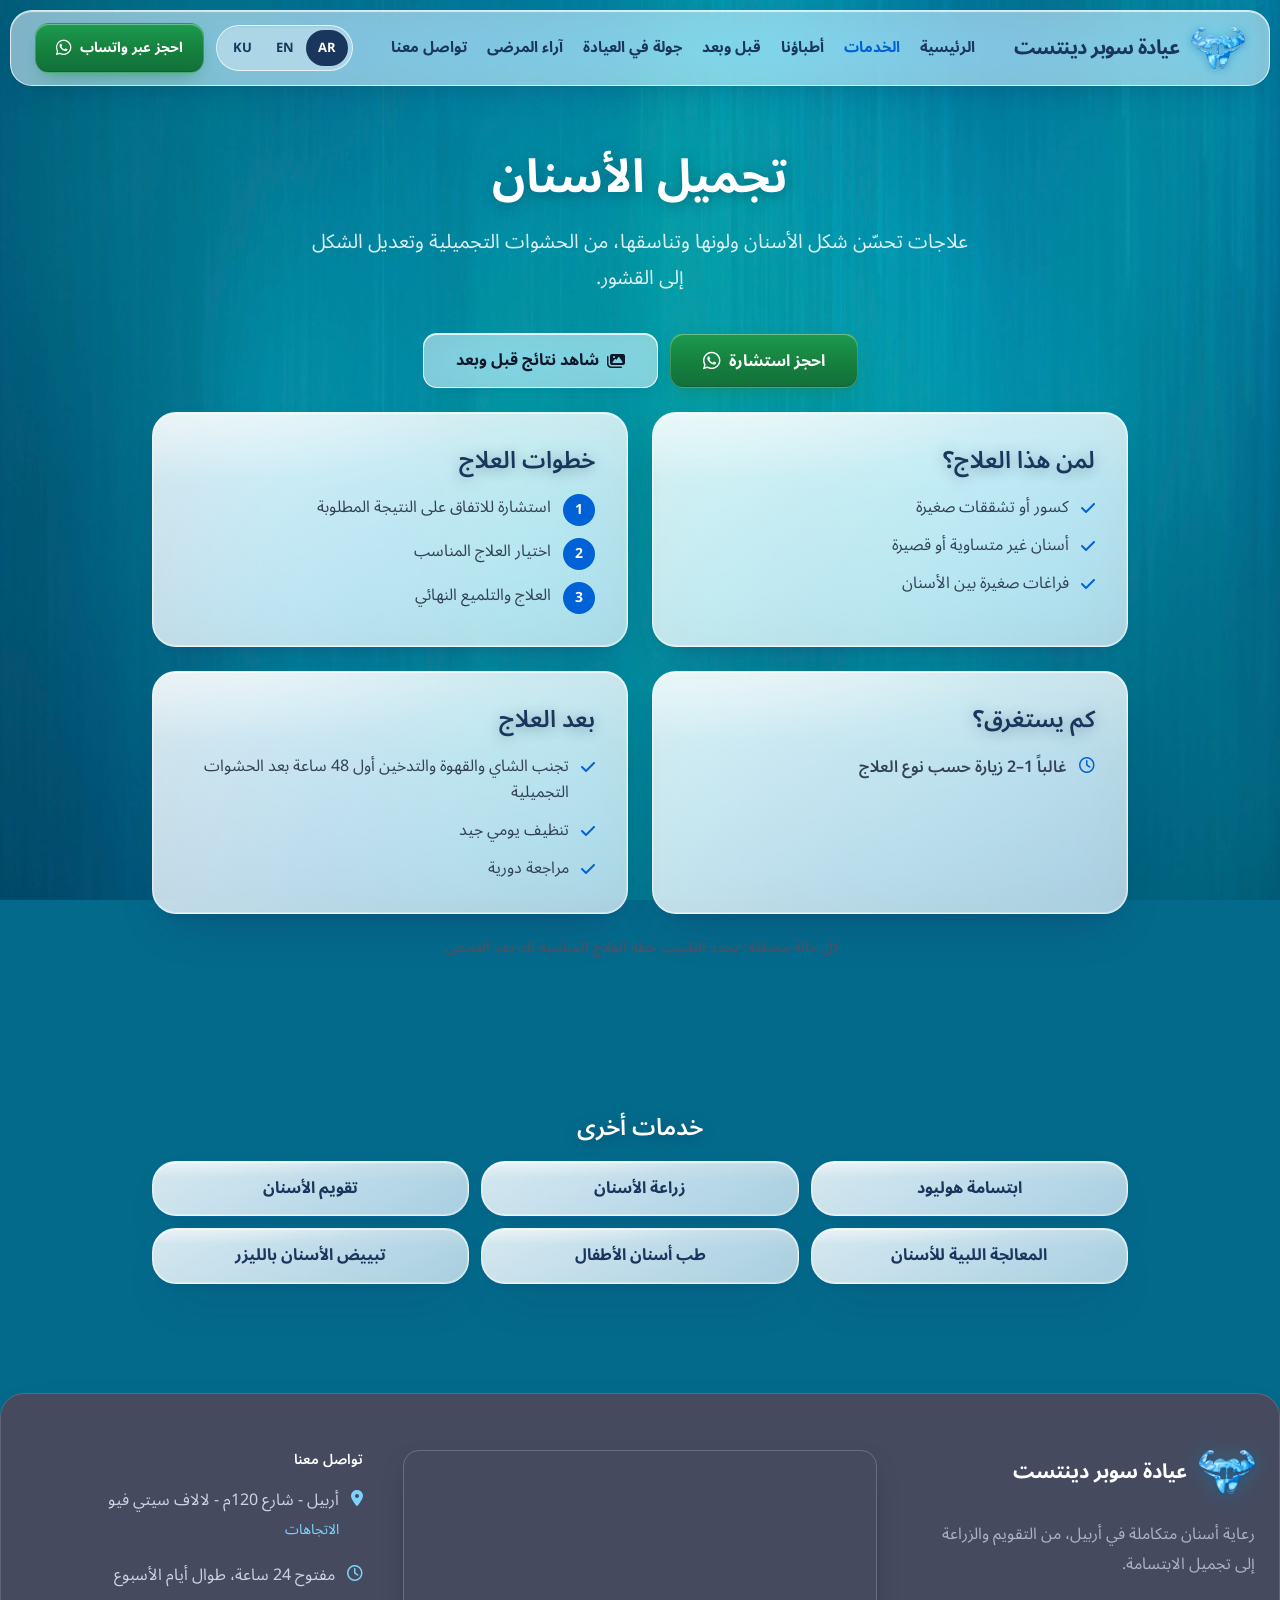
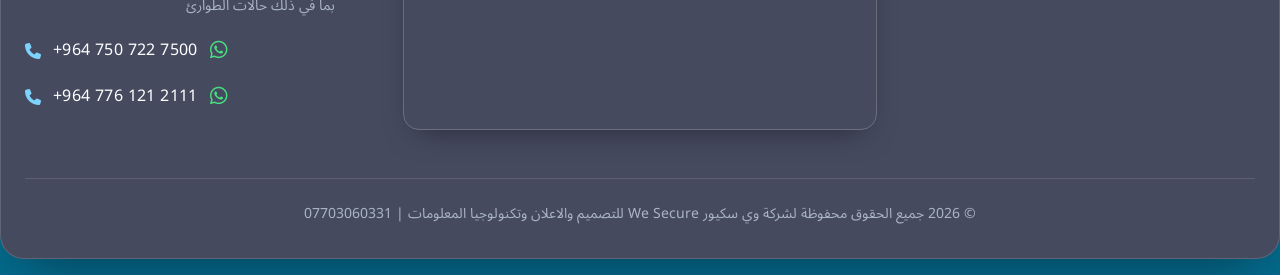
==== commit eb9a0709: "Teal streak texture background; remove bubbles and aurora; white headings on teal Co-Authored-By: Cl" ====
--- a/cosmetic-dentistry.html
+++ b/cosmetic-dentistry.html
@@ -18,7 +18,7 @@
 <link href="https://fonts.googleapis.com/css2?family=Inter:wght@400;500;600;700&family=Noto+Sans+Arabic:wght@400;500;600;700&display=swap" rel="stylesheet">
 <link rel="stylesheet" href="https://cdnjs.cloudflare.com/ajax/libs/font-awesome/6.4.0/css/all.min.css">
 <!-- Pre-built Tailwind CSS. If you add new Tailwind classes, styles.css must be rebuilt. -->
-<link rel="stylesheet" href="styles.css?v=44">
+<link rel="stylesheet" href="styles.css?v=45">
 
 </head>
 <body class="pb-[76px] md:pb-0 antialiased relative selection:bg-navyBlue selection:text-white font-sans ">
@@ -157,7 +157,7 @@
   </div>
 </div>
 
-<script src="site.js?v=44"></script>
+<script src="site.js?v=45"></script>
 <!-- AI Assistant Chat Widget -->
 <script src="https://app.aiassist.chat/widget.js" data-site-id="82ca7860-756f-42e5-a851-264dc3e4ab57" data-api-url="https://engine.aiassist.chat" async></script>
 </body>
--- a/styles.css
+++ b/styles.css
@@ -1 +1 @@
-*,:after,:before{--tw-border-spacing-x:0;--tw-border-spacing-y:0;--tw-translate-x:0;--tw-translate-y:0;--tw-rotate:0;--tw-skew-x:0;--tw-skew-y:0;--tw-scale-x:1;--tw-scale-y:1;--tw-pan-x: ;--tw-pan-y: ;--tw-pinch-zoom: ;--tw-scroll-snap-strictness:proximity;--tw-gradient-from-position: ;--tw-gradient-via-position: ;--tw-gradient-to-position: ;--tw-ordinal: ;--tw-slashed-zero: ;--tw-numeric-figure: ;--tw-numeric-spacing: ;--tw-numeric-fraction: ;--tw-ring-inset: ;--tw-ring-offset-width:0px;--tw-ring-offset-color:#fff;--tw-ring-color:rgba(59,130,246,.5);--tw-ring-offset-shadow:0 0 #0000;--tw-ring-shadow:0 0 #0000;--tw-shadow:0 0 #0000;--tw-shadow-colored:0 0 #0000;--tw-blur: ;--tw-brightness: ;--tw-contrast: ;--tw-grayscale: ;--tw-hue-rotate: ;--tw-invert: ;--tw-saturate: ;--tw-sepia: ;--tw-drop-shadow: ;--tw-backdrop-blur: ;--tw-backdrop-brightness: ;--tw-backdrop-contrast: ;--tw-backdrop-grayscale: ;--tw-backdrop-hue-rotate: ;--tw-backdrop-invert: ;--tw-backdrop-opacity: ;--tw-backdrop-saturate: ;--tw-backdrop-sepia: ;--tw-contain-size: ;--tw-contain-layout: ;--tw-contain-paint: ;--tw-contain-style: }::backdrop{--tw-border-spacing-x:0;--tw-border-spacing-y:0;--tw-translate-x:0;--tw-translate-y:0;--tw-rotate:0;--tw-skew-x:0;--tw-skew-y:0;--tw-scale-x:1;--tw-scale-y:1;--tw-pan-x: ;--tw-pan-y: ;--tw-pinch-zoom: ;--tw-scroll-snap-strictness:proximity;--tw-gradient-from-position: ;--tw-gradient-via-position: ;--tw-gradient-to-position: ;--tw-ordinal: ;--tw-slashed-zero: ;--tw-numeric-figure: ;--tw-numeric-spacing: ;--tw-numeric-fraction: ;--tw-ring-inset: ;--tw-ring-offset-width:0px;--tw-ring-offset-color:#fff;--tw-ring-color:rgba(59,130,246,.5);--tw-ring-offset-shadow:0 0 #0000;--tw-ring-shadow:0 0 #0000;--tw-shadow:0 0 #0000;--tw-shadow-colored:0 0 #0000;--tw-blur: ;--tw-brightness: ;--tw-contrast: ;--tw-grayscale: ;--tw-hue-rotate: ;--tw-invert: ;--tw-saturate: ;--tw-sepia: ;--tw-drop-shadow: ;--tw-backdrop-blur: ;--tw-backdrop-brightness: ;--tw-backdrop-contrast: ;--tw-backdrop-grayscale: ;--tw-backdrop-hue-rotate: ;--tw-backdrop-invert: ;--tw-backdrop-opacity: ;--tw-backdrop-saturate: ;--tw-backdrop-sepia: ;--tw-contain-size: ;--tw-contain-layout: ;--tw-contain-paint: ;--tw-contain-style: }/*! tailwindcss v3.4.19 | MIT License | https://tailwindcss.com*/*,:after,:before{box-sizing:border-box;border:0 solid #e5e7eb}:after,:before{--tw-content:""}:host,html{line-height:1.5;-webkit-text-size-adjust:100%;-moz-tab-size:4;-o-tab-size:4;tab-size:4;font-family:Noto Sans Arabic,Inter,sans-serif;font-feature-settings:normal;font-variation-settings:normal;-webkit-tap-highlight-color:transparent}body{margin:0;line-height:inherit}hr{height:0;color:inherit;border-top-width:1px}abbr:where([title]){-webkit-text-decoration:underline dotted;text-decoration:underline dotted}h1,h2,h3,h4,h5,h6{font-size:inherit;font-weight:inherit}a{color:inherit;text-decoration:inherit}b,strong{font-weight:bolder}code,kbd,pre,samp{font-family:ui-monospace,SFMono-Regular,Menlo,Monaco,Consolas,Liberation Mono,Courier New,monospace;font-feature-settings:normal;font-variation-settings:normal;font-size:1em}small{font-size:80%}sub,sup{font-size:75%;line-height:0;position:relative;vertical-align:baseline}sub{bottom:-.25em}sup{top:-.5em}table{text-indent:0;border-color:inherit;border-collapse:collapse}button,input,optgroup,select,textarea{font-family:inherit;font-feature-settings:inherit;font-variation-settings:inherit;font-size:100%;font-weight:inherit;line-height:inherit;letter-spacing:inherit;color:inherit;margin:0;padding:0}button,select{text-transform:none}button,input:where([type=button]),input:where([type=reset]),input:where([type=submit]){-webkit-appearance:button;background-color:transparent;background-image:none}:-moz-focusring{outline:auto}:-moz-ui-invalid{box-shadow:none}progress{vertical-align:baseline}::-webkit-inner-spin-button,::-webkit-outer-spin-button{height:auto}[type=search]{-webkit-appearance:textfield;outline-offset:-2px}::-webkit-search-decoration{-webkit-appearance:none}::-webkit-file-upload-button{-webkit-appearance:button;font:inherit}summary{display:list-item}blockquote,dd,dl,figure,h1,h2,h3,h4,h5,h6,hr,p,pre{margin:0}fieldset{margin:0}fieldset,legend{padding:0}menu,ol,ul{list-style:none;margin:0;padding:0}dialog{padding:0}textarea{resize:vertical}input::-moz-placeholder,textarea::-moz-placeholder{opacity:1;color:#9ca3af}input::placeholder,textarea::placeholder{opacity:1;color:#9ca3af}[role=button],button{cursor:pointer}:disabled{cursor:default}audio,canvas,embed,iframe,img,object,svg,video{display:block;vertical-align:middle}img,video{max-width:100%;height:auto}[hidden]:where(:not([hidden=until-found])){display:none}.pointer-events-none{pointer-events:none}.visible{visibility:visible}.fixed{position:fixed}.absolute{position:absolute}.relative{position:relative}.sticky{position:sticky}.inset-0{inset:0}.inset-x-0{left:0;right:0}.-end-5{inset-inline-end:-1.25rem}.-start-5{inset-inline-start:-1.25rem}.bottom-0{bottom:0}.left-0{left:0}.top-0{top:0}.top-\[45\%\]{top:45%}.top-full{top:100%}.isolate{isolation:isolate}.z-0{z-index:0}.z-10{z-index:10}.z-40{z-index:40}.z-50{z-index:50}.z-\[-1\]{z-index:-1}.z-\[60\]{z-index:60}.mx-3{margin-left:.75rem;margin-right:.75rem}.mx-auto{margin-left:auto;margin-right:auto}.mb-1{margin-bottom:.25rem}.mb-2{margin-bottom:.5rem}.mb-24{margin-bottom:6rem}.mb-4{margin-bottom:1rem}.mb-8{margin-bottom:2rem}.mt-1{margin-top:.25rem}.mt-1\.5{margin-top:.375rem}.mt-10{margin-top:2.5rem}.mt-12{margin-top:3rem}.mt-2{margin-top:.5rem}.mt-8{margin-top:2rem}.mt-auto{margin-top:auto}.line-clamp-2{-webkit-line-clamp:2}.line-clamp-2,.line-clamp-5{overflow:hidden;display:-webkit-box;-webkit-box-orient:vertical}.line-clamp-5{-webkit-line-clamp:5}.block{display:block}.inline-block{display:inline-block}.flex{display:flex}.inline-flex{display:inline-flex}.\!grid{display:grid!important}.grid{display:grid}.hidden{display:none}.aspect-\[16\/10\]{aspect-ratio:16/10}.aspect-\[3\/4\]{aspect-ratio:3/4}.aspect-\[4\/3\]{aspect-ratio:4/3}.h-11{height:2.75rem}.h-12{height:3rem}.h-2\.5{height:.625rem}.h-5{height:1.25rem}.h-6{height:1.5rem}.h-7{height:1.75rem}.h-8{height:2rem}.h-80{height:20rem}.h-full{height:100%}.max-h-full{max-height:100%}.min-h-\[1px\]{min-height:1px}.min-h-\[240px\]{min-height:240px}.min-h-\[600px\]{min-height:600px}.w-11{width:2.75rem}.w-2\.5{width:.625rem}.w-5{width:1.25rem}.w-6{width:1.5rem}.w-7{width:1.75rem}.w-8{width:2rem}.w-\[85\%\]{width:85%}.w-full{width:100%}.min-w-0{min-width:0}.max-w-2xl{max-width:42rem}.max-w-5xl{max-width:64rem}.max-w-6xl{max-width:72rem}.max-w-7xl{max-width:80rem}.max-w-\[1320px\]{max-width:1320px}.max-w-\[36ch\]{max-width:36ch}.max-w-\[420px\]{max-width:420px}.max-w-\[60ch\]{max-width:60ch}.max-w-\[62ch\]{max-width:62ch}.max-w-full{max-width:100%}.max-w-xl{max-width:36rem}.flex-1{flex:1 1 0%}.flex-\[1\.6\]{flex:1.6}.shrink-0{flex-shrink:0}.grow{flex-grow:1}.-translate-y-1\/2{--tw-translate-y:-50%}.-translate-y-1\/2,.transform{transform:translate(var(--tw-translate-x),var(--tw-translate-y)) rotate(var(--tw-rotate)) skewX(var(--tw-skew-x)) skewY(var(--tw-skew-y)) scaleX(var(--tw-scale-x)) scaleY(var(--tw-scale-y))}@keyframes ping{75%,to{transform:scale(2);opacity:0}}.animate-ping{animation:ping 1s cubic-bezier(0,0,.2,1) infinite}.cursor-zoom-out{cursor:zoom-out}.resize{resize:both}.snap-x{scroll-snap-type:x var(--tw-scroll-snap-strictness)}.snap-mandatory{--tw-scroll-snap-strictness:mandatory}.snap-start{scroll-snap-align:start}.grid-cols-2{grid-template-columns:repeat(2,minmax(0,1fr))}.flex-col{flex-direction:column}.flex-wrap{flex-wrap:wrap}.items-start{align-items:flex-start}.items-center{align-items:center}.items-stretch{align-items:stretch}.justify-end{justify-content:flex-end}.justify-center{justify-content:center}.justify-between{justify-content:space-between}.gap-1\.5{gap:.375rem}.gap-10{gap:2.5rem}.gap-2{gap:.5rem}.gap-3{gap:.75rem}.gap-4{gap:1rem}.gap-6{gap:1.5rem}.gap-x-5{-moz-column-gap:1.25rem;column-gap:1.25rem}.gap-y-3{row-gap:.75rem}.space-y-10>:not([hidden])~:not([hidden]){--tw-space-y-reverse:0;margin-top:calc(2.5rem*(1 - var(--tw-space-y-reverse)));margin-bottom:calc(2.5rem*var(--tw-space-y-reverse))}.space-y-2>:not([hidden])~:not([hidden]){--tw-space-y-reverse:0;margin-top:calc(.5rem*(1 - var(--tw-space-y-reverse)));margin-bottom:calc(.5rem*var(--tw-space-y-reverse))}.space-y-3>:not([hidden])~:not([hidden]){--tw-space-y-reverse:0;margin-top:calc(.75rem*(1 - var(--tw-space-y-reverse)));margin-bottom:calc(.75rem*var(--tw-space-y-reverse))}.space-y-4>:not([hidden])~:not([hidden]){--tw-space-y-reverse:0;margin-top:calc(1rem*(1 - var(--tw-space-y-reverse)));margin-bottom:calc(1rem*var(--tw-space-y-reverse))}.space-y-5>:not([hidden])~:not([hidden]){--tw-space-y-reverse:0;margin-top:calc(1.25rem*(1 - var(--tw-space-y-reverse)));margin-bottom:calc(1.25rem*var(--tw-space-y-reverse))}.space-y-6>:not([hidden])~:not([hidden]){--tw-space-y-reverse:0;margin-top:calc(1.5rem*(1 - var(--tw-space-y-reverse)));margin-bottom:calc(1.5rem*var(--tw-space-y-reverse))}.space-y-8>:not([hidden])~:not([hidden]){--tw-space-y-reverse:0;margin-top:calc(2rem*(1 - var(--tw-space-y-reverse)));margin-bottom:calc(2rem*var(--tw-space-y-reverse))}.self-start{align-self:flex-start}.overflow-hidden{overflow:hidden}.overflow-x-auto{overflow-x:auto}.scroll-smooth{scroll-behavior:smooth}.truncate{overflow:hidden;text-overflow:ellipsis}.truncate,.whitespace-nowrap{white-space:nowrap}.whitespace-pre-line{white-space:pre-line}.rounded-2xl{border-radius:1rem}.rounded-3xl{border-radius:1.5rem}.rounded-\[14px\]{border-radius:14px}.rounded-\[20px\]{border-radius:20px}.rounded-\[2rem\]{border-radius:2rem}.rounded-full{border-radius:9999px}.rounded-b-2xl{border-bottom-right-radius:1rem;border-bottom-left-radius:1rem}.rounded-t-\[23px\]{border-top-left-radius:23px;border-top-right-radius:23px}.border{border-width:1px}.border-\[1\.5px\]{border-width:1.5px}.border-b{border-bottom-width:1px}.border-t{border-top-width:1px}.border-navyBlue\/10{border-color:rgba(26,54,93,.1)}.border-navyBlue\/15{border-color:rgba(26,54,93,.15)}.border-slate-200{--tw-border-opacity:1;border-color:rgb(226 232 240/var(--tw-border-opacity,1))}.border-slate-300{--tw-border-opacity:1;border-color:rgb(203 213 225/var(--tw-border-opacity,1))}.border-slate-900\/10{border-color:rgba(15,23,42,.1)}.border-white\/20{border-color:hsla(0,0%,100%,.2)}.border-white\/30{border-color:hsla(0,0%,100%,.3)}.border-white\/60{border-color:hsla(0,0%,100%,.6)}.bg-\[\#1a73e8\]{--tw-bg-opacity:1;background-color:rgb(26 115 232/var(--tw-bg-opacity,1))}.bg-\[\#4ADE80\]{--tw-bg-opacity:1;background-color:rgb(74 222 128/var(--tw-bg-opacity,1))}.bg-black\/85{background-color:rgba(0,0,0,.85)}.bg-deepBlue{--tw-bg-opacity:1;background-color:rgb(0 98 214/var(--tw-bg-opacity,1))}.bg-navyBlue{--tw-bg-opacity:1;background-color:rgb(26 54 93/var(--tw-bg-opacity,1))}.bg-navyBlue\/20{background-color:rgba(26,54,93,.2)}.bg-sky-50{--tw-bg-opacity:1;background-color:rgb(240 249 255/var(--tw-bg-opacity,1))}.bg-slate-200{--tw-bg-opacity:1;background-color:rgb(226 232 240/var(--tw-bg-opacity,1))}.bg-whatsapp{--tw-bg-opacity:1;background-color:rgb(21 128 61/var(--tw-bg-opacity,1))}.bg-white{--tw-bg-opacity:1;background-color:rgb(255 255 255/var(--tw-bg-opacity,1))}.bg-white\/10{background-color:hsla(0,0%,100%,.1)}.bg-white\/60{background-color:hsla(0,0%,100%,.6)}.bg-white\/75{background-color:hsla(0,0%,100%,.75)}.bg-white\/95{background-color:hsla(0,0%,100%,.95)}.bg-gradient-to-t{background-image:linear-gradient(to top,var(--tw-gradient-stops))}.from-\[\#0A192F\]\/90{--tw-gradient-from:rgba(10,25,47,.9) var(--tw-gradient-from-position);--tw-gradient-to:rgba(10,25,47,0) var(--tw-gradient-to-position);--tw-gradient-stops:var(--tw-gradient-from),var(--tw-gradient-to)}.via-\[\#0A192F\]\/25{--tw-gradient-to:rgba(10,25,47,0) var(--tw-gradient-to-position);--tw-gradient-stops:var(--tw-gradient-from),rgba(10,25,47,.25) var(--tw-gradient-via-position),var(--tw-gradient-to)}.via-40\%{--tw-gradient-via-position:40%}.to-transparent{--tw-gradient-to:transparent var(--tw-gradient-to-position)}.object-cover{-o-object-fit:cover;object-fit:cover}.object-top{-o-object-position:top;object-position:top}.\!p-0{padding:0!important}.p-1{padding:.25rem}.p-1\.5{padding:.375rem}.p-2\.5{padding:.625rem}.p-3{padding:.75rem}.p-4{padding:1rem}.p-6{padding:1.5rem}.p-7{padding:1.75rem}.p-8{padding:2rem}.px-2{padding-left:.5rem;padding-right:.5rem}.px-2\.5{padding-left:.625rem;padding-right:.625rem}.px-3{padding-left:.75rem;padding-right:.75rem}.px-3\.5{padding-left:.875rem;padding-right:.875rem}.px-4{padding-left:1rem;padding-right:1rem}.px-5{padding-left:1.25rem;padding-right:1.25rem}.px-6{padding-left:1.5rem;padding-right:1.5rem}.px-8{padding-left:2rem;padding-right:2rem}.py-1\.5{padding-top:.375rem;padding-bottom:.375rem}.py-10{padding-top:2.5rem;padding-bottom:2.5rem}.py-12{padding-top:3rem;padding-bottom:3rem}.py-2{padding-top:.5rem;padding-bottom:.5rem}.py-2\.5{padding-top:.625rem;padding-bottom:.625rem}.py-3{padding-top:.75rem;padding-bottom:.75rem}.py-4{padding-top:1rem;padding-bottom:1rem}.pb-1{padding-bottom:.25rem}.pb-10{padding-bottom:2.5rem}.pb-12{padding-bottom:3rem}.pb-14{padding-bottom:3.5rem}.pb-4{padding-bottom:1rem}.pb-8{padding-bottom:2rem}.pb-\[76px\]{padding-bottom:76px}.pt-0{padding-top:0}.pt-1\.5{padding-top:.375rem}.pt-14{padding-top:3.5rem}.pt-2{padding-top:.5rem}.pt-24{padding-top:6rem}.pt-3{padding-top:.75rem}.pt-4{padding-top:1rem}.pt-6{padding-top:1.5rem}.text-left{text-align:left}.text-center{text-align:center}.text-start{text-align:start}.font-sans{font-family:Noto Sans Arabic,Inter,sans-serif}.text-2xl{font-size:1.5rem;line-height:2rem}.text-3xl{font-size:1.875rem;line-height:2.25rem}.text-5xl{font-size:3rem;line-height:1}.text-\[13\.5px\]{font-size:13.5px}.text-\[13px\]{font-size:13px}.text-\[15px\]{font-size:15px}.text-base{font-size:1rem;line-height:1.5rem}.text-lg{font-size:1.125rem;line-height:1.75rem}.text-sm{font-size:.875rem;line-height:1.25rem}.text-xl{font-size:1.25rem;line-height:1.75rem}.text-xs{font-size:.75rem;line-height:1rem}.font-black{font-weight:900}.font-bold{font-weight:700}.font-medium{font-weight:500}.font-normal{font-weight:400}.font-semibold{font-weight:600}.leading-none{line-height:1}.leading-relaxed{line-height:1.625}.leading-tight{line-height:1.25}.tracking-tight{letter-spacing:-.025em}.tracking-wide{letter-spacing:.025em}.tracking-wider{letter-spacing:.05em}.text-\[\#0062D6\]{--tw-text-opacity:1;color:rgb(0 98 214/var(--tw-text-opacity,1))}.text-\[\#15803D\]{--tw-text-opacity:1;color:rgb(21 128 61/var(--tw-text-opacity,1))}.text-\[\#7DD3FC\]{--tw-text-opacity:1;color:rgb(125 211 252/var(--tw-text-opacity,1))}.text-cyan-600{--tw-text-opacity:1;color:rgb(8 145 178/var(--tw-text-opacity,1))}.text-deepBlue{--tw-text-opacity:1;color:rgb(0 98 214/var(--tw-text-opacity,1))}.text-navyBlue{--tw-text-opacity:1;color:rgb(26 54 93/var(--tw-text-opacity,1))}.text-slate-200{--tw-text-opacity:1;color:rgb(226 232 240/var(--tw-text-opacity,1))}.text-slate-500{--tw-text-opacity:1;color:rgb(100 116 139/var(--tw-text-opacity,1))}.text-slate-600{--tw-text-opacity:1;color:rgb(71 85 105/var(--tw-text-opacity,1))}.text-slate-700{--tw-text-opacity:1;color:rgb(51 65 85/var(--tw-text-opacity,1))}.text-slate-900{--tw-text-opacity:1;color:rgb(15 23 42/var(--tw-text-opacity,1))}.text-whatsapp{--tw-text-opacity:1;color:rgb(21 128 61/var(--tw-text-opacity,1))}.text-white{--tw-text-opacity:1;color:rgb(255 255 255/var(--tw-text-opacity,1))}.text-white\/85{color:hsla(0,0%,100%,.85)}.text-white\/90{color:hsla(0,0%,100%,.9)}.text-yellow-400{--tw-text-opacity:1;color:rgb(250 204 21/var(--tw-text-opacity,1))}.text-yellow-500{--tw-text-opacity:1;color:rgb(234 179 8/var(--tw-text-opacity,1))}.underline{text-decoration-line:underline}.decoration-white\/40{text-decoration-color:hsla(0,0%,100%,.4)}.underline-offset-4{text-underline-offset:4px}.antialiased{-webkit-font-smoothing:antialiased;-moz-osx-font-smoothing:grayscale}.opacity-60{opacity:.6}.shadow-\[0_-4px_16px_rgba\(15\2c 23\2c 42\2c \.08\)\]{--tw-shadow:0 -4px 16px rgba(15,23,42,.08);--tw-shadow-colored:0 -4px 16px var(--tw-shadow-color);box-shadow:var(--tw-ring-offset-shadow,0 0 #0000),var(--tw-ring-shadow,0 0 #0000),var(--tw-shadow)}.shadow-\[0_12px_30px_-14px_rgba\(0\2c 0\2c 0\2c \.5\)\]{--tw-shadow:0 12px 30px -14px rgba(0,0,0,.5);--tw-shadow-colored:0 12px 30px -14px var(--tw-shadow-color);box-shadow:var(--tw-ring-offset-shadow,0 0 #0000),var(--tw-ring-shadow,0 0 #0000),var(--tw-shadow)}.shadow-\[0_1px_2px_rgba\(15\2c 23\2c 42\2c \.04\)\2c 0_8px_24px_rgba\(15\2c 23\2c 42\2c \.08\)\]{--tw-shadow:0 1px 2px rgba(15,23,42,.04),0 8px 24px rgba(15,23,42,.08);--tw-shadow-colored:0 1px 2px var(--tw-shadow-color),0 8px 24px var(--tw-shadow-color);box-shadow:var(--tw-ring-offset-shadow,0 0 #0000),var(--tw-ring-shadow,0 0 #0000),var(--tw-shadow)}.shadow-cta{--tw-shadow:0 1px 2px rgba(0,0,0,.08),0 6px 16px rgba(21,128,61,.28);--tw-shadow-colored:0 1px 2px var(--tw-shadow-color),0 6px 16px var(--tw-shadow-color)}.shadow-cta,.shadow-lg{box-shadow:var(--tw-ring-offset-shadow,0 0 #0000),var(--tw-ring-shadow,0 0 #0000),var(--tw-shadow)}.shadow-lg{--tw-shadow:0 10px 15px -3px rgba(0,0,0,.1),0 4px 6px -4px rgba(0,0,0,.1);--tw-shadow-colored:0 10px 15px -3px var(--tw-shadow-color),0 4px 6px -4px var(--tw-shadow-color)}.shadow-sm{--tw-shadow:0 1px 2px 0 rgba(0,0,0,.05);--tw-shadow-colored:0 1px 2px 0 var(--tw-shadow-color);box-shadow:var(--tw-ring-offset-shadow,0 0 #0000),var(--tw-ring-shadow,0 0 #0000),var(--tw-shadow)}.filter{filter:var(--tw-blur) var(--tw-brightness) var(--tw-contrast) var(--tw-grayscale) var(--tw-hue-rotate) var(--tw-invert) var(--tw-saturate) var(--tw-sepia) var(--tw-drop-shadow)}.transition-all{transition-property:all;transition-timing-function:cubic-bezier(.4,0,.2,1);transition-duration:.15s}.transition-colors{transition-property:color,background-color,border-color,text-decoration-color,fill,stroke;transition-timing-function:cubic-bezier(.4,0,.2,1);transition-duration:.15s}.transition-transform{transition-property:transform;transition-timing-function:cubic-bezier(.4,0,.2,1);transition-duration:.15s}.duration-200{transition-duration:.2s}.duration-500{transition-duration:.5s}html{scroll-behavior:smooth}body{color:#1a365d;overflow-x:hidden}[id],footer,section{scroll-margin-top:90px}@media (prefers-reduced-motion:reduce){html{scroll-behavior:auto}.bg-video{display:none}}.glass-panel{background:#fff!important;border:1px solid #e2e8f0;box-shadow:0 1px 2px rgba(15,23,42,.04),0 8px 24px rgba(15,23,42,.06);transition:transform .15s ease,box-shadow .15s ease,border-color .15s ease}a.glass-panel:hover{border-color:#cbd5e1;box-shadow:0 2px 4px rgba(15,23,42,.05),0 16px 32px rgba(15,23,42,.1)}.site-header{background:hsla(0,0%,100%,.8);-webkit-backdrop-filter:blur(20px) saturate(180%);backdrop-filter:blur(20px) saturate(180%);border-bottom:1px solid rgba(15,23,42,.08)}.hero-panel{background:hsla(0,0%,100%,.84);-webkit-backdrop-filter:blur(24px) saturate(160%);backdrop-filter:blur(24px) saturate(160%);border:1px solid hsla(0,0%,100%,.9);box-shadow:0 1px 2px rgba(15,23,42,.06),0 20px 48px rgba(15,23,42,.14)}.stat-tile{background:hsla(0,0%,100%,.9);-webkit-backdrop-filter:blur(16px) saturate(160%);backdrop-filter:blur(16px) saturate(160%);border:1px solid hsla(0,0%,100%,.95);box-shadow:0 8px 24px rgba(15,23,42,.08)}.card{background:#fff;border:1px solid rgba(26,54,93,.08);box-shadow:0 6px 24px rgba(26,54,93,.06)}.subtext-glow,.text-glow{color:#1a365d}.lang-text{display:none}html[lang=ar] .lang-ar,html[lang=en] .lang-en,html[lang=ku] .lang-ku{display:inline-block}html[lang=ar] .lang-ar-block,html[lang=en] .lang-en-block,html[lang=ku] .lang-ku-block{display:block}.ba{position:relative;overflow:hidden;aspect-ratio:4/3;-webkit-user-select:none;-moz-user-select:none;user-select:none;background:#e2e8f0}.ba img{position:absolute;inset:0;width:100%;height:100%;-o-object-fit:cover;object-fit:cover}.ba .ba-before{clip-path:inset(0 calc(100% - var(--pos, 50%)) 0 0)}.ba .ba-line{top:0;bottom:0;left:var(--pos,50%);width:3px;margin-left:-1.5px;box-shadow:0 0 8px rgba(0,0,0,.3);pointer-events:none}.ba .ba-knob,.ba .ba-line{position:absolute;background:#fff}.ba .ba-knob{top:50%;left:50%;width:40px;height:40px;margin:-20px 0 0 -20px;border-radius:9999px;color:#1a365d;display:flex;align-items:center;justify-content:center;font-size:14px;box-shadow:0 2px 10px rgba(0,0,0,.25)}.ba input[type=range]{position:absolute;inset:0;width:100%;height:100%;opacity:0;cursor:ew-resize;margin:0}.ba .ba-tag{position:absolute;top:10px;padding:2px 10px;border-radius:9999px;background:rgba(26,54,93,.75);color:#fff;font-size:12px;font-weight:700;pointer-events:none}.filter-btn.is-active{background:#1a365d;color:#fff}.logo-metal{position:relative;display:inline-block;flex-shrink:0;filter:drop-shadow(0 2px 4px rgba(0,60,140,.35)) drop-shadow(0 0 10px rgba(0,229,255,.25))}.logo-metal:after{content:"";position:absolute;inset:0;pointer-events:none;background:linear-gradient(115deg,transparent 35%,hsla(0,0%,100%,.85) 48%,rgba(200,245,255,.6) 52%,transparent 65%);background-size:250% 100%;background-position:150% 0;-webkit-mask:url(super-dentist-logo.png) center/contain no-repeat;mask:url(super-dentist-logo.png) center/contain no-repeat;mix-blend-mode:screen;animation:logo-shine 5s ease-in-out infinite}a:hover .logo-metal:after{animation-duration:1.6s}@keyframes logo-shine{0%,60%{background-position:150% 0}to{background-position:-50% 0}}@media (prefers-reduced-motion:reduce){.logo-metal:after{animation:none;display:none}}.no-scrollbar{scrollbar-width:none}.no-scrollbar::-webkit-scrollbar{display:none}h1{line-height:1.15!important}h2{line-height:1.2!important}html[lang=ar] h1,html[lang=ku] h1{line-height:1.35!important}html[lang=ar] h2,html[lang=ku] h2{line-height:1.4!important}html[lang=en] h1,html[lang=en] h2{letter-spacing:-.02em}a:focus-visible,button:focus-visible{outline:3px solid #0062d6;outline-offset:3px}.t-display{font-size:clamp(2.25rem,1.6rem + 2.8vw,4rem);letter-spacing:-.025em}.t-h1{font-size:clamp(2rem,1.6rem + 1.6vw,3rem)}.t-h2{font-size:clamp(1.75rem,1.45rem + 1.2vw,2.5rem)}.t-h3{font-size:clamp(1.25rem,1.15rem + .4vw,1.5rem);line-height:1.3}.t-lead{font-size:clamp(1.0625rem,1rem + .3vw,1.25rem);line-height:1.6;font-weight:400}h1.t-display{line-height:1.1!important}html[lang=ar] .t-display,html[lang=ku] .t-display{line-height:1.35!important;letter-spacing:0}html[lang=ar] .t-lead,html[lang=ku] .t-lead{line-height:1.8}html[lang=ar] .t-h3,html[lang=ku] .t-h3{line-height:1.45}body{font-size:1rem;line-height:1.65}html[lang=ar] body,html[lang=ku] body{line-height:1.85}html[lang=en] body{font-family:Inter,system-ui,-apple-system,Segoe UI,sans-serif}.hero-overlay{background:linear-gradient(90deg,rgba(10,25,47,.8),rgba(10,25,47,.5) 50%,rgba(10,25,47,.18))}html[dir=rtl] .hero-overlay{background:linear-gradient(270deg,rgba(10,25,47,.8),rgba(10,25,47,.5) 50%,rgba(10,25,47,.18))}@media (max-width:767px){.hero-overlay,html[dir=rtl] .hero-overlay{background:rgba(10,25,47,.62)}}:root{--section-y:clamp(56px,6vw,104px);--radius-sm:8px;--radius-md:14px;--radius-lg:20px;--shadow-sm:0 1px 2px rgba(15,23,42,.05);--shadow-md:0 1px 2px rgba(15,23,42,.04),0 8px 24px rgba(15,23,42,.08)}main>div>section:not(#home):not(#stats),main>section:not(#home):not(#stats){padding-top:var(--section-y);padding-bottom:var(--section-y)}main>section#location{padding-top:0}.card,.glass-panel{border-radius:var(--radius-lg)!important}.card{box-shadow:var(--shadow-md);border-color:#e2e8f0}#btn-ar,#btn-en,#btn-ku{min-height:34px;min-width:40px}main>section.page-head{padding-top:calc(96px + clamp(28px, 4vw, 64px))!important;padding-bottom:28px!important}main>section.page-head+section{padding-top:8px!important}:root{--glass:hsla(0,0%,100%,.42);--glass-strong:hsla(0,0%,100%,.62);--glass-edge:hsla(0,0%,100%,.65);--glass-blur:blur(28px) saturate(185%);--glass-shadow:0 1px 1px hsla(0,0%,100%,.6) inset,0 -1px 1px hsla(0,0%,100%,.18) inset,0 0 0 1px hsla(0,0%,100%,.22) inset,0 22px 48px -22px rgba(20,40,90,.38),0 6px 16px -10px rgba(20,40,90,.22)}body{background:#d8e6fb!important}body:before{content:"";position:fixed;inset:0;z-index:-1;pointer-events:none;background:radial-gradient(60vmax 50vmax at 0 0,rgba(59,130,246,.55),transparent 60%),radial-gradient(50vmax 45vmax at 100% 10%,rgba(139,92,246,.42),transparent 62%),radial-gradient(55vmax 50vmax at 15% 100%,rgba(20,184,166,.45),transparent 60%),radial-gradient(45vmax 40vmax at 95% 95%,rgba(236,72,153,.28),transparent 62%),radial-gradient(40vmax 35vmax at 55% 50%,rgba(125,211,252,.45),transparent 65%),linear-gradient(160deg,#cfe0fb,#e4ddfb 50%,#d3f1ee)}.card,.crystal,.glass-panel,.stat-tile{position:relative;isolation:isolate;overflow:hidden;background:linear-gradient(150deg,hsla(0,0%,100%,.58),hsla(0,0%,100%,.34) 55%,hsla(0,0%,100%,.26))!important;-webkit-backdrop-filter:var(--glass-blur);backdrop-filter:var(--glass-blur);border:1px solid var(--glass-edge)!important;border-radius:24px!important;box-shadow:var(--glass-shadow)!important;transition:transform .3s cubic-bezier(.2,.8,.2,1),box-shadow .3s,background .3s}.crystal>.cg{position:absolute;pointer-events:none;z-index:-1;margin:0!important}.crystal>.cg-lens{inset:0;border-radius:inherit;background:radial-gradient(120% 70% at 12% -10%,hsla(0,0%,100%,.55),transparent 55%),linear-gradient(180deg,hsla(0,0%,100%,.18),transparent 35%)}.crystal>.cg-spec{width:320px;height:320px;left:30%;top:28%;border-radius:50%;background:radial-gradient(closest-side,hsla(0,0%,100%,.45),hsla(0,0%,100%,.1) 50%,transparent 75%);transform:translate(calc(var(--sx,0px) - 160px),calc(var(--sy,0px) - 160px));transition:transform .4s cubic-bezier(.2,.8,.2,1),opacity .3s;opacity:0}.crystal:hover>.cg-spec{opacity:1}a.crystal:hover,button.crystal:hover{transform:translateY(-3px);background:linear-gradient(150deg,hsla(0,0%,100%,.66),hsla(0,0%,100%,.4))!important}.crystal-dark{background:linear-gradient(150deg,rgba(20,35,70,.5),rgba(10,25,55,.34))!important;border-color:hsla(0,0%,100%,.28)!important;-webkit-backdrop-filter:blur(30px) saturate(170%);backdrop-filter:blur(30px) saturate(170%)}.crystal-dark>.cg-lens{background:radial-gradient(120% 70% at 12% -10%,hsla(0,0%,100%,.22),transparent 55%)}.hero-overlay,html[dir=rtl] .hero-overlay{background:linear-gradient(180deg,rgba(10,25,47,.25),rgba(10,25,47,.35))}.stat-tile{background:linear-gradient(150deg,hsla(0,0%,100%,.72),hsla(0,0%,100%,.5))!important}nav.site-header{top:10px;left:50%;transform:translateX(-50%);width:min(1320px,calc(100% - 20px))!important;border-radius:22px;background:hsla(0,0%,100%,.5);-webkit-backdrop-filter:blur(30px) saturate(190%);backdrop-filter:blur(30px) saturate(190%);border:1px solid hsla(0,0%,100%,.7);box-shadow:inset 0 1px 1px hsla(0,0%,100%,.7),0 12px 32px -14px rgba(20,40,90,.35)}nav.site-header:after{display:none}#mobile-menu{top:calc(100% + 8px);border-radius:22px;background:hsla(0,0%,100%,.62)!important;-webkit-backdrop-filter:blur(30px) saturate(190%);backdrop-filter:blur(30px) saturate(190%);border:1px solid hsla(0,0%,100%,.7);box-shadow:0 20px 40px -18px rgba(20,40,90,.35)}nav.site-header [role=group]{background:hsla(0,0%,100%,.35)!important;border:1px solid hsla(0,0%,100%,.7)!important;box-shadow:inset 0 1px 2px rgba(20,40,90,.08)}.bg-whatsapp{background:linear-gradient(180deg,#1c9a50,#15803d 55%,#12703a)!important;box-shadow:inset 0 1px 0 hsla(0,0%,100%,.35),inset 0 -1px 0 rgba(0,0,0,.12),0 8px 20px -8px rgba(21,128,61,.6)!important;border:1px solid hsla(0,0%,100%,.18)}.bg-whatsapp:hover{background:linear-gradient(180deg,#188b48,#12703a)!important}a.border-\[1\.5px\],a.border-slate-300{background:hsla(0,0%,100%,.5)!important;border-color:hsla(0,0%,100%,.85)!important;-webkit-backdrop-filter:blur(20px) saturate(180%);backdrop-filter:blur(20px) saturate(180%);box-shadow:inset 0 1px 0 hsla(0,0%,100%,.8),0 6px 16px -10px rgba(20,40,90,.3)}a.border-slate-300:hover{background:hsla(0,0%,100%,.72)!important}#home a.border-white\/60{background:hsla(0,0%,100%,.16)!important;border-color:hsla(0,0%,100%,.5)!important;-webkit-backdrop-filter:blur(16px);backdrop-filter:blur(16px)}#mobile-cta{left:8px!important;right:8px!important;bottom:8px!important;border-radius:22px;background:hsla(0,0%,100%,.55)!important;border:1px solid hsla(0,0%,100%,.75)!important;-webkit-backdrop-filter:blur(30px) saturate(190%);backdrop-filter:blur(30px) saturate(190%);box-shadow:inset 0 1px 1px hsla(0,0%,100%,.7),0 16px 36px -14px rgba(20,40,90,.4)!important}footer.footer-glass{color:#334155}#home+*,.to-\[\#f4f9fd\]{--tw-gradient-to:transparent!important}@media (hover:none),(max-width:767px){:root{--glass-blur:blur(18px) saturate(170%)}.crystal>.cg-spec{display:none}}@media (prefers-reduced-motion:reduce){.crystal{transition:none}a.crystal:hover{transform:none}}.crystal-dark{background:linear-gradient(150deg,rgba(15,30,60,.22),rgba(10,25,55,.12))!important;-webkit-backdrop-filter:blur(5px) saturate(140%)!important;backdrop-filter:blur(5px) saturate(140%)!important;border-color:hsla(0,0%,100%,.35)!important}.crystal-dark>.cg-lens{background:linear-gradient(180deg,hsla(0,0%,100%,.1),transparent 40%)}.crystal-dark>.cg-spec{display:none}.crystal-dark h1,.crystal-dark p,.crystal-dark>span{text-shadow:0 1px 2px rgba(0,0,0,.25),0 2px 18px rgba(5,15,35,.45)}.crystal-dark{-webkit-backdrop-filter:none!important;backdrop-filter:none!important;border:0!important;box-shadow:none!important}.crystal-dark>.cg-lens{display:none}.stat-tile,.stat-tile.crystal{background:linear-gradient(150deg,rgba(15,30,60,.22),rgba(10,25,55,.12))!important;-webkit-backdrop-filter:blur(5px) saturate(140%)!important;backdrop-filter:blur(5px) saturate(140%)!important;border:1px solid hsla(0,0%,100%,.35)!important;box-shadow:0 10px 30px -18px rgba(5,15,35,.45)!important}.stat-tile>.cg-lens{background:linear-gradient(180deg,hsla(0,0%,100%,.1),transparent 40%)}.stat-tile>.cg-spec{display:none}.stat-tile span{color:#fff!important;text-shadow:0 1px 2px rgba(0,0,0,.25),0 2px 18px rgba(5,15,35,.45)}.stat-tile .text-yellow-500{color:#facc15!important}.video-fade{-webkit-mask-image:linear-gradient(180deg,#000 78%,transparent);mask-image:linear-gradient(180deg,#000 78%,transparent)}#specialists{background:radial-gradient(60% 80% at 15% 0,rgba(56,189,248,.18),transparent 60%),radial-gradient(50% 70% at 90% 100%,rgba(139,92,246,.18),transparent 60%),linear-gradient(180deg,#0a192f,#0e2244)}#specialists h2{color:#fff!important}#specialists h2 .text-deepBlue{color:#7dd3fc!important}#specialists .doctor-card{border-color:hsla(0,0%,100%,.12)!important;box-shadow:0 24px 50px -24px rgba(0,0,0,.6)!important}.svc-card{padding:0!important}.svc-cover{background:radial-gradient(120% 120% at 20% 0,var(--c2) 0,var(--c1) 70%)}.svc-cover:after{content:"";position:absolute;inset:0;background:linear-gradient(180deg,hsla(0,0%,100%,.18),transparent 40%,rgba(0,0,0,.12))}.svc-orb{position:absolute;border-radius:50%;background:hsla(0,0%,100%,.18);-webkit-backdrop-filter:blur(6px);backdrop-filter:blur(6px);border:1px solid hsla(0,0%,100%,.35)}.svc-orb-1{width:55%;aspect-ratio:1;right:-12%;top:-25%}.svc-orb-2{width:35%;aspect-ratio:1;left:-8%;bottom:-18%}.svc-icon{position:absolute;left:50%;top:50%;transform:translate(-50%,-50%);width:84px;height:84px;border-radius:26px;display:flex;align-items:center;justify-content:center;font-size:38px;color:#fff;z-index:1;background:hsla(0,0%,100%,.2);border:1px solid hsla(0,0%,100%,.55);-webkit-backdrop-filter:blur(12px) saturate(160%);backdrop-filter:blur(12px) saturate(160%);box-shadow:inset 0 1px 0 hsla(0,0%,100%,.6),0 12px 30px -10px rgba(0,0,0,.35);transition:transform .35s cubic-bezier(.2,.8,.2,1)}.svc-card:hover .svc-icon{transform:translate(-50%,-50%) scale(1.08)}.svc-cover img{position:absolute;inset:0;width:100%;height:100%;-o-object-fit:cover;object-fit:cover;transition:transform .5s cubic-bezier(.2,.8,.2,1)}.svc-card:hover .svc-cover img{transform:scale(1.05)}.svc-cover.has-photo .svc-icon,.svc-cover.has-photo .svc-orb{display:none}#reviews{position:relative;isolation:isolate;overflow:hidden}#reviews:before{content:"";position:absolute;inset:0;z-index:-2;background:url(reviews-bg.jpg) 100%/cover no-repeat}html[dir=rtl] #reviews:before{transform:scaleX(-1)}#reviews:after{content:"";position:absolute;inset:0;z-index:-1;background:linear-gradient(90deg,rgba(110,180,225,.55),rgba(110,180,225,.2) 55%,rgba(110,180,225,0)),linear-gradient(180deg,hsla(0,0%,100%,.08),rgba(10,40,80,.12))}html[dir=rtl] #reviews:after{background:linear-gradient(270deg,rgba(110,180,225,.55),rgba(110,180,225,.2) 55%,rgba(110,180,225,0)),linear-gradient(180deg,hsla(0,0%,100%,.08),rgba(10,40,80,.12))}#reviews h2{color:#0a2540!important}#reviews:before{background:#020c24 url(reviews-bg.jpg?v=2) 100%/cover no-repeat}#reviews:after,html[dir=rtl] #reviews:after{background:linear-gradient(180deg,rgba(2,12,36,.15),rgba(2,12,36,.25))}#reviews h2{color:#fff!important}#reviews h2 .text-deepBlue{color:#7dd3fc!important}#reviews .card,#reviews .crystal{background:linear-gradient(150deg,hsla(0,0%,100%,.9),hsla(0,0%,100%,.78))!important}body{background:#e6eff9!important}body:before{background:radial-gradient(60vmax 50vmax at 0 0,rgba(56,189,248,.3),transparent 60%),radial-gradient(50vmax 45vmax at 100% 8%,rgba(37,99,235,.24),transparent 62%),radial-gradient(55vmax 50vmax at 10% 100%,rgba(14,165,233,.22),transparent 60%),radial-gradient(48vmax 42vmax at 95% 95%,rgba(30,64,175,.2),transparent 62%),radial-gradient(40vmax 35vmax at 55% 50%,rgba(186,230,253,.45),transparent 65%),linear-gradient(160deg,#d9e8f8,#e9f1fb 50%,#d3e5f3)!important}#specialists{background:radial-gradient(60% 80% at 15% 10%,rgba(56,189,248,.18),transparent 60%),radial-gradient(50% 70% at 90% 90%,rgba(37,99,235,.22),transparent 60%),linear-gradient(180deg,rgba(10,25,47,0),#0a192f 36px,#0e2244 calc(100% - 36px),rgba(14,34,68,0))!important}#reviews:after,#reviews:before{-webkit-mask-image:linear-gradient(180deg,transparent,#000 36px,#000 calc(100% - 36px),transparent);mask-image:linear-gradient(180deg,transparent,#000 36px,#000 calc(100% - 36px),transparent)}.t-h2 .text-deepBlue,h2 .text-deepBlue{color:#1d6fd6}html[lang=ar] .svc-card p>.lang-ar,html[lang=en] .svc-card p>.lang-en,html[lang=ku] .svc-card p>.lang-ku{display:-webkit-box;-webkit-line-clamp:2;-webkit-box-orient:vertical;overflow:hidden}#teasers{background:radial-gradient(55% 80% at 85% 20%,rgba(56,189,248,.16),transparent 60%),radial-gradient(45% 70% at 10% 90%,rgba(37,99,235,.2),transparent 60%),linear-gradient(180deg,rgba(10,25,47,0),#0a192f 36px,#031029)!important}#teasers .crystal,#teasers .glass-panel{background:linear-gradient(150deg,hsla(0,0%,100%,.12),hsla(0,0%,100%,.05))!important;border-color:hsla(0,0%,100%,.18)!important;box-shadow:inset 0 1px 0 hsla(0,0%,100%,.18),0 24px 50px -24px rgba(0,0,0,.55)!important}#teasers .glass-panel:hover{background:linear-gradient(150deg,hsla(0,0%,100%,.18),hsla(0,0%,100%,.08))!important}#teasers .crystal>.cg-lens{background:radial-gradient(120% 70% at 12% -10%,hsla(0,0%,100%,.14),transparent 55%)}#teasers h2{color:#fff!important}#teasers p{color:#cbd5e1!important}#teasers .text-deepBlue,#teasers i,#teasers span.font-bold{color:#7dd3fc!important}#reviews:after,#reviews:before{-webkit-mask-image:linear-gradient(180deg,#000,#000 calc(100% - 36px),transparent)!important;mask-image:linear-gradient(180deg,#000,#000 calc(100% - 36px),transparent)!important}#reviews{background:linear-gradient(180deg,#031029,#031029 calc(100% - 36px),rgba(3,16,41,0))}#reviews:before{-webkit-mask-image:linear-gradient(180deg,transparent,#000 110px,#000 calc(100% - 36px),transparent)!important;mask-image:linear-gradient(180deg,transparent,#000 110px,#000 calc(100% - 36px),transparent)!important}:root{--slate-dark:#454a5f;--slate-darker:#3a3e50}#specialists{background:radial-gradient(60% 80% at 15% 10%,hsla(0,0%,100%,.06),transparent 60%),radial-gradient(50% 70% at 90% 90%,rgba(125,211,252,.07),transparent 60%),linear-gradient(180deg,rgba(69,74,95,0),#454a5f 36px,#3e4255 calc(100% - 36px),rgba(62,66,85,0))!important}#teasers{background:radial-gradient(55% 80% at 85% 20%,rgba(125,211,252,.07),transparent 60%),linear-gradient(180deg,rgba(69,74,95,0),#454a5f 36px,#3a3e50)!important}#reviews:after,html[dir=rtl] #reviews:after{background:rgba(69,74,95,.55)!important;mix-blend-mode:color}#specialists .doctor-card .bg-gradient-to-t{--tw-gradient-from:rgba(58,62,80,.92) var(--tw-gradient-from-position)!important}.hero-overlay,html[dir=rtl] .hero-overlay{background:linear-gradient(180deg,rgba(50,54,72,.28),rgba(50,54,72,.38))!important}.stat-tile,.stat-tile.crystal{background:linear-gradient(150deg,rgba(69,74,95,.3),rgba(58,62,80,.16))!important}#reviews:before{filter:saturate(.45) brightness(1.75) contrast(.92)}#reviews:after,html[dir=rtl] #reviews:after{background:transparent!important;mix-blend-mode:normal}#reviews{background:linear-gradient(180deg,#3a3e50,#3a3e50 calc(100% - 36px),rgba(58,62,80,0))!important}.video-fade{-webkit-mask-image:none!important;mask-image:none!important}#specialists{background:radial-gradient(60% 80% at 15% 10%,hsla(0,0%,100%,.06),transparent 60%),radial-gradient(50% 70% at 90% 90%,rgba(125,211,252,.07),transparent 60%),linear-gradient(180deg,#454a5f,#3e4255)!important}#teasers{background:radial-gradient(55% 80% at 85% 20%,rgba(125,211,252,.07),transparent 60%),linear-gradient(180deg,#454a5f,#3a3e50)!important}#reviews{background:#3a3e50!important}#reviews:after,#reviews:before{-webkit-mask-image:linear-gradient(180deg,transparent,#000 110px,#000)!important;mask-image:linear-gradient(180deg,transparent,#000 110px,#000)!important}#reviews,#specialists,#teasers{background:#454a5f!important}#reviews:after,#reviews:before{-webkit-mask-image:none!important;mask-image:none!important}#aurora-bg{position:fixed;inset:0;width:100vw;height:100vh;z-index:-1;pointer-events:none}footer.footer-glass{background:#454a5f!important;border-color:hsla(0,0%,100%,.14)!important;-webkit-backdrop-filter:none!important;backdrop-filter:none!important;box-shadow:0 24px 50px -24px rgba(0,0,0,.45)!important;color:#cbd5e1}footer.footer-glass>.cg-lens{display:none}footer .net-canvas{position:absolute;inset:0;width:100%;height:100%;z-index:0;pointer-events:none;border-radius:inherit}footer.footer-glass>div{position:relative;z-index:1}footer.footer-glass .text-navyBlue{color:#fff!important}footer.footer-glass .text-slate-700{color:#cbd5e1!important}footer.footer-glass .text-slate-600{color:#aab4c6!important}footer.footer-glass .text-\[\#0062D6\]{color:#7dd3fc!important}footer.footer-glass .text-\[\#15803D\]{color:#4ade80!important}footer.footer-glass .border-slate-900\/10{border-color:hsla(0,0%,100%,.12)!important}footer.footer-glass a:hover{color:#fff!important}#reviews,#teasers{background:transparent!important}#reviews:after,#reviews:before{display:none!important}#reviews h2,#teasers h2{color:#1a365d!important}#reviews h2 .text-deepBlue,#teasers h2 .text-deepBlue{color:#1d6fd6!important}#teasers p{color:#475569!important}#teasers .text-deepBlue,#teasers i,#teasers span.font-bold{color:#0062d6!important}#reviews .card,#reviews .crystal,#teasers .crystal,#teasers .glass-panel{background:linear-gradient(150deg,hsla(0,0%,100%,.58),hsla(0,0%,100%,.34) 55%,hsla(0,0%,100%,.26))!important;border-color:hsla(0,0%,100%,.65)!important;box-shadow:var(--glass-shadow)!important}#teasers .glass-panel:hover{background:linear-gradient(150deg,hsla(0,0%,100%,.66),hsla(0,0%,100%,.4))!important}#reviews .crystal>.cg-lens,#teasers .crystal>.cg-lens{background:radial-gradient(120% 70% at 12% -10%,hsla(0,0%,100%,.55),transparent 55%),linear-gradient(180deg,hsla(0,0%,100%,.18),transparent 35%)}#bubbles-bg{position:fixed;inset:0;width:100vw;height:100vh;z-index:-1;pointer-events:none}body{background:#d6b687!important}body:before{background:radial-gradient(60vmax 50vmax at 0 0,hsla(38,70%,80%,.7),transparent 60%),radial-gradient(50vmax 45vmax at 100% 8%,hsla(34,44%,59%,.45),transparent 62%),radial-gradient(55vmax 50vmax at 10% 100%,hsla(35,46%,64%,.5),transparent 60%),radial-gradient(48vmax 42vmax at 95% 95%,rgba(184,144,96,.4),transparent 62%),radial-gradient(40vmax 35vmax at 55% 50%,hsla(39,73%,85%,.55),transparent 65%),linear-gradient(160deg,#dcbd8e,#d6b687 50%,#cfae80)!important}.selection\:bg-navyBlue ::-moz-selection{--tw-bg-opacity:1;background-color:rgb(26 54 93/var(--tw-bg-opacity,1))}.selection\:bg-navyBlue ::selection{--tw-bg-opacity:1;background-color:rgb(26 54 93/var(--tw-bg-opacity,1))}.selection\:text-white ::-moz-selection{--tw-text-opacity:1;color:rgb(255 255 255/var(--tw-text-opacity,1))}.selection\:text-white ::selection{--tw-text-opacity:1;color:rgb(255 255 255/var(--tw-text-opacity,1))}.selection\:bg-navyBlue::-moz-selection{--tw-bg-opacity:1;background-color:rgb(26 54 93/var(--tw-bg-opacity,1))}.selection\:bg-navyBlue::selection{--tw-bg-opacity:1;background-color:rgb(26 54 93/var(--tw-bg-opacity,1))}.selection\:text-white::-moz-selection{--tw-text-opacity:1;color:rgb(255 255 255/var(--tw-text-opacity,1))}.selection\:text-white::selection{--tw-text-opacity:1;color:rgb(255 255 255/var(--tw-text-opacity,1))}.hover\:-translate-y-0\.5:hover{--tw-translate-y:-0.125rem}.hover\:-translate-y-0\.5:hover,.hover\:-translate-y-px:hover{transform:translate(var(--tw-translate-x),var(--tw-translate-y)) rotate(var(--tw-rotate)) skewX(var(--tw-skew-x)) skewY(var(--tw-skew-y)) scaleX(var(--tw-scale-x)) scaleY(var(--tw-scale-y))}.hover\:-translate-y-px:hover{--tw-translate-y:-1px}.hover\:border-navyBlue:hover{--tw-border-opacity:1;border-color:rgb(26 54 93/var(--tw-border-opacity,1))}.hover\:bg-\[\#0A192F\]:hover{--tw-bg-opacity:1;background-color:rgb(10 25 47/var(--tw-bg-opacity,1))}.hover\:bg-\[\#1558b0\]:hover{--tw-bg-opacity:1;background-color:rgb(21 88 176/var(--tw-bg-opacity,1))}.hover\:bg-sky-100:hover{--tw-bg-opacity:1;background-color:rgb(224 242 254/var(--tw-bg-opacity,1))}.hover\:bg-sky-50:hover{--tw-bg-opacity:1;background-color:rgb(240 249 255/var(--tw-bg-opacity,1))}.hover\:bg-whatsappDark:hover{--tw-bg-opacity:1;background-color:rgb(22 101 52/var(--tw-bg-opacity,1))}.hover\:bg-white\/20:hover{background-color:hsla(0,0%,100%,.2)}.hover\:bg-white\/90:hover{background-color:hsla(0,0%,100%,.9)}.hover\:text-deepBlue:hover{--tw-text-opacity:1;color:rgb(0 98 214/var(--tw-text-opacity,1))}.hover\:underline:hover{text-decoration-line:underline}.group:hover .group-hover\:scale-105{--tw-scale-x:1.05;--tw-scale-y:1.05;transform:translate(var(--tw-translate-x),var(--tw-translate-y)) rotate(var(--tw-rotate)) skewX(var(--tw-skew-x)) skewY(var(--tw-skew-y)) scaleX(var(--tw-scale-x)) scaleY(var(--tw-scale-y))}@media (min-width:640px){.sm\:w-\[46\%\]{width:46%}.sm\:w-\[calc\(50\%-12px\)\]{width:calc(50% - 12px)}.sm\:w-\[calc\(50\%-8px\)\]{width:calc(50% - 8px)}.sm\:max-w-none{max-width:none}.sm\:grid-cols-2{grid-template-columns:repeat(2,minmax(0,1fr))}.sm\:text-lg{font-size:1.125rem;line-height:1.75rem}}@media (min-width:768px){.md\:mx-auto{margin-left:auto;margin-right:auto}.md\:mb-12{margin-bottom:3rem}.md\:mb-4{margin-bottom:1rem}.md\:flex{display:flex}.md\:hidden{display:none}.md\:h-full{height:100%}.md\:min-h-\[280px\]{min-height:280px}.md\:min-h-\[min\(78svh\2c 720px\)\]{min-height:min(78svh,720px)}.md\:w-\[calc\(33\.333\%-11px\)\]{width:calc(33.333% - 11px)}.md\:grid-cols-2{grid-template-columns:repeat(2,minmax(0,1fr))}.md\:grid-cols-3{grid-template-columns:repeat(3,minmax(0,1fr))}.md\:grid-cols-4{grid-template-columns:repeat(4,minmax(0,1fr))}.md\:grid-cols-\[1fr_1\.4fr_1fr\]{grid-template-columns:1fr 1.4fr 1fr}.md\:grid-cols-\[320px_1fr\]{grid-template-columns:320px 1fr}.md\:grid-cols-\[auto_1fr\]{grid-template-columns:auto 1fr}.md\:gap-3{gap:.75rem}.md\:gap-4{gap:1rem}.md\:gap-6{gap:1.5rem}.md\:space-y-6>:not([hidden])~:not([hidden]){--tw-space-y-reverse:0;margin-top:calc(1.5rem*(1 - var(--tw-space-y-reverse)));margin-bottom:calc(1.5rem*var(--tw-space-y-reverse))}.md\:p-10{padding:2.5rem}.md\:p-11{padding:2.75rem}.md\:p-6{padding:1.5rem}.md\:p-8{padding:2rem}.md\:px-3{padding-left:.75rem;padding-right:.75rem}.md\:px-6{padding-left:1.5rem;padding-right:1.5rem}.md\:py-16{padding-top:4rem;padding-bottom:4rem}.md\:pb-0{padding-bottom:0}.md\:pb-20{padding-bottom:5rem}.md\:text-2xl{font-size:1.5rem;line-height:2rem}.md\:text-3xl{font-size:1.875rem;line-height:2.25rem}.md\:text-5xl{font-size:3rem;line-height:1}.md\:text-\[17px\]{font-size:17px}.md\:text-base{font-size:1rem;line-height:1.5rem}.md\:text-lg{font-size:1.125rem;line-height:1.75rem}.md\:text-xl{font-size:1.25rem;line-height:1.75rem}}@media (min-width:1024px){.lg\:flex{display:flex}.lg\:inline-flex{display:inline-flex}.lg\:hidden{display:none}.lg\:w-\[31\.5\%\]{width:31.5%}.lg\:w-\[calc\(25\%-12px\)\]{width:calc(25% - 12px)}.lg\:w-\[calc\(33\.333\%-16px\)\]{width:calc(33.333% - 16px)}.lg\:grid-cols-3{grid-template-columns:repeat(3,minmax(0,1fr))}.lg\:flex-row{flex-direction:row}.lg\:items-end{align-items:flex-end}}@media (min-width:1280px){.xl\:inline{display:inline}.xl\:gap-5{gap:1.25rem}.xl\:px-5{padding-left:1.25rem;padding-right:1.25rem}.xl\:py-2\.5{padding-top:.625rem;padding-bottom:.625rem}.xl\:text-\[15px\]{font-size:15px}}.rtl\:rotate-180:where([dir=rtl],[dir=rtl] *){--tw-rotate:180deg;transform:translate(var(--tw-translate-x),var(--tw-translate-y)) rotate(var(--tw-rotate)) skewX(var(--tw-skew-x)) skewY(var(--tw-skew-y)) scaleX(var(--tw-scale-x)) scaleY(var(--tw-scale-y))}.rtl\:text-right:where([dir=rtl],[dir=rtl] *){text-align:right}+*,:after,:before{--tw-border-spacing-x:0;--tw-border-spacing-y:0;--tw-translate-x:0;--tw-translate-y:0;--tw-rotate:0;--tw-skew-x:0;--tw-skew-y:0;--tw-scale-x:1;--tw-scale-y:1;--tw-pan-x: ;--tw-pan-y: ;--tw-pinch-zoom: ;--tw-scroll-snap-strictness:proximity;--tw-gradient-from-position: ;--tw-gradient-via-position: ;--tw-gradient-to-position: ;--tw-ordinal: ;--tw-slashed-zero: ;--tw-numeric-figure: ;--tw-numeric-spacing: ;--tw-numeric-fraction: ;--tw-ring-inset: ;--tw-ring-offset-width:0px;--tw-ring-offset-color:#fff;--tw-ring-color:rgba(59,130,246,.5);--tw-ring-offset-shadow:0 0 #0000;--tw-ring-shadow:0 0 #0000;--tw-shadow:0 0 #0000;--tw-shadow-colored:0 0 #0000;--tw-blur: ;--tw-brightness: ;--tw-contrast: ;--tw-grayscale: ;--tw-hue-rotate: ;--tw-invert: ;--tw-saturate: ;--tw-sepia: ;--tw-drop-shadow: ;--tw-backdrop-blur: ;--tw-backdrop-brightness: ;--tw-backdrop-contrast: ;--tw-backdrop-grayscale: ;--tw-backdrop-hue-rotate: ;--tw-backdrop-invert: ;--tw-backdrop-opacity: ;--tw-backdrop-saturate: ;--tw-backdrop-sepia: ;--tw-contain-size: ;--tw-contain-layout: ;--tw-contain-paint: ;--tw-contain-style: }::backdrop{--tw-border-spacing-x:0;--tw-border-spacing-y:0;--tw-translate-x:0;--tw-translate-y:0;--tw-rotate:0;--tw-skew-x:0;--tw-skew-y:0;--tw-scale-x:1;--tw-scale-y:1;--tw-pan-x: ;--tw-pan-y: ;--tw-pinch-zoom: ;--tw-scroll-snap-strictness:proximity;--tw-gradient-from-position: ;--tw-gradient-via-position: ;--tw-gradient-to-position: ;--tw-ordinal: ;--tw-slashed-zero: ;--tw-numeric-figure: ;--tw-numeric-spacing: ;--tw-numeric-fraction: ;--tw-ring-inset: ;--tw-ring-offset-width:0px;--tw-ring-offset-color:#fff;--tw-ring-color:rgba(59,130,246,.5);--tw-ring-offset-shadow:0 0 #0000;--tw-ring-shadow:0 0 #0000;--tw-shadow:0 0 #0000;--tw-shadow-colored:0 0 #0000;--tw-blur: ;--tw-brightness: ;--tw-contrast: ;--tw-grayscale: ;--tw-hue-rotate: ;--tw-invert: ;--tw-saturate: ;--tw-sepia: ;--tw-drop-shadow: ;--tw-backdrop-blur: ;--tw-backdrop-brightness: ;--tw-backdrop-contrast: ;--tw-backdrop-grayscale: ;--tw-backdrop-hue-rotate: ;--tw-backdrop-invert: ;--tw-backdrop-opacity: ;--tw-backdrop-saturate: ;--tw-backdrop-sepia: ;--tw-contain-size: ;--tw-contain-layout: ;--tw-contain-paint: ;--tw-contain-style: }/*! tailwindcss v3.4.19 | MIT License | https://tailwindcss.com*/*,:after,:before{box-sizing:border-box;border:0 solid #e5e7eb}:after,:before{--tw-content:""}:host,html{line-height:1.5;-webkit-text-size-adjust:100%;-moz-tab-size:4;-o-tab-size:4;tab-size:4;font-family:Noto Sans Arabic,Inter,sans-serif;font-feature-settings:normal;font-variation-settings:normal;-webkit-tap-highlight-color:transparent}body{margin:0;line-height:inherit}hr{height:0;color:inherit;border-top-width:1px}abbr:where([title]){-webkit-text-decoration:underline dotted;text-decoration:underline dotted}h1,h2,h3,h4,h5,h6{font-size:inherit;font-weight:inherit}a{color:inherit;text-decoration:inherit}b,strong{font-weight:bolder}code,kbd,pre,samp{font-family:ui-monospace,SFMono-Regular,Menlo,Monaco,Consolas,Liberation Mono,Courier New,monospace;font-feature-settings:normal;font-variation-settings:normal;font-size:1em}small{font-size:80%}sub,sup{font-size:75%;line-height:0;position:relative;vertical-align:baseline}sub{bottom:-.25em}sup{top:-.5em}table{text-indent:0;border-color:inherit;border-collapse:collapse}button,input,optgroup,select,textarea{font-family:inherit;font-feature-settings:inherit;font-variation-settings:inherit;font-size:100%;font-weight:inherit;line-height:inherit;letter-spacing:inherit;color:inherit;margin:0;padding:0}button,select{text-transform:none}button,input:where([type=button]),input:where([type=reset]),input:where([type=submit]){-webkit-appearance:button;background-color:transparent;background-image:none}:-moz-focusring{outline:auto}:-moz-ui-invalid{box-shadow:none}progress{vertical-align:baseline}::-webkit-inner-spin-button,::-webkit-outer-spin-button{height:auto}[type=search]{-webkit-appearance:textfield;outline-offset:-2px}::-webkit-search-decoration{-webkit-appearance:none}::-webkit-file-upload-button{-webkit-appearance:button;font:inherit}summary{display:list-item}blockquote,dd,dl,figure,h1,h2,h3,h4,h5,h6,hr,p,pre{margin:0}fieldset{margin:0}fieldset,legend{padding:0}menu,ol,ul{list-style:none;margin:0;padding:0}dialog{padding:0}textarea{resize:vertical}input::-moz-placeholder,textarea::-moz-placeholder{opacity:1;color:#9ca3af}input::placeholder,textarea::placeholder{opacity:1;color:#9ca3af}[role=button],button{cursor:pointer}:disabled{cursor:default}audio,canvas,embed,iframe,img,object,svg,video{display:block;vertical-align:middle}img,video{max-width:100%;height:auto}[hidden]:where(:not([hidden=until-found])){display:none}.pointer-events-none{pointer-events:none}.visible{visibility:visible}.fixed{position:fixed}.absolute{position:absolute}.relative{position:relative}.sticky{position:sticky}.inset-0{inset:0}.inset-x-0{left:0;right:0}.-end-5{inset-inline-end:-1.25rem}.-start-5{inset-inline-start:-1.25rem}.bottom-0{bottom:0}.left-0{left:0}.top-0{top:0}.top-\[45\%\]{top:45%}.top-full{top:100%}.isolate{isolation:isolate}.z-0{z-index:0}.z-10{z-index:10}.z-40{z-index:40}.z-50{z-index:50}.z-\[-1\]{z-index:-1}.z-\[60\]{z-index:60}.mx-3{margin-left:.75rem;margin-right:.75rem}.mx-auto{margin-left:auto;margin-right:auto}.mb-1{margin-bottom:.25rem}.mb-2{margin-bottom:.5rem}.mb-24{margin-bottom:6rem}.mb-4{margin-bottom:1rem}.mb-8{margin-bottom:2rem}.mt-1{margin-top:.25rem}.mt-1\.5{margin-top:.375rem}.mt-10{margin-top:2.5rem}.mt-12{margin-top:3rem}.mt-2{margin-top:.5rem}.mt-8{margin-top:2rem}.mt-auto{margin-top:auto}.line-clamp-2{-webkit-line-clamp:2}.line-clamp-2,.line-clamp-5{overflow:hidden;display:-webkit-box;-webkit-box-orient:vertical}.line-clamp-5{-webkit-line-clamp:5}.block{display:block}.inline-block{display:inline-block}.flex{display:flex}.inline-flex{display:inline-flex}.\!grid{display:grid!important}.grid{display:grid}.hidden{display:none}.aspect-\[16\/10\]{aspect-ratio:16/10}.aspect-\[3\/4\]{aspect-ratio:3/4}.aspect-\[4\/3\]{aspect-ratio:4/3}.h-11{height:2.75rem}.h-12{height:3rem}.h-2\.5{height:.625rem}.h-5{height:1.25rem}.h-6{height:1.5rem}.h-7{height:1.75rem}.h-8{height:2rem}.h-80{height:20rem}.h-full{height:100%}.max-h-full{max-height:100%}.min-h-\[1px\]{min-height:1px}.min-h-\[240px\]{min-height:240px}.min-h-\[600px\]{min-height:600px}.w-11{width:2.75rem}.w-2\.5{width:.625rem}.w-5{width:1.25rem}.w-6{width:1.5rem}.w-7{width:1.75rem}.w-8{width:2rem}.w-\[85\%\]{width:85%}.w-full{width:100%}.min-w-0{min-width:0}.max-w-2xl{max-width:42rem}.max-w-5xl{max-width:64rem}.max-w-6xl{max-width:72rem}.max-w-7xl{max-width:80rem}.max-w-\[1320px\]{max-width:1320px}.max-w-\[36ch\]{max-width:36ch}.max-w-\[420px\]{max-width:420px}.max-w-\[60ch\]{max-width:60ch}.max-w-\[62ch\]{max-width:62ch}.max-w-full{max-width:100%}.max-w-xl{max-width:36rem}.flex-1{flex:1 1 0%}.flex-\[1\.6\]{flex:1.6}.shrink-0{flex-shrink:0}.grow{flex-grow:1}.-translate-y-1\/2{--tw-translate-y:-50%}.-translate-y-1\/2,.transform{transform:translate(var(--tw-translate-x),var(--tw-translate-y)) rotate(var(--tw-rotate)) skewX(var(--tw-skew-x)) skewY(var(--tw-skew-y)) scaleX(var(--tw-scale-x)) scaleY(var(--tw-scale-y))}@keyframes ping{75%,to{transform:scale(2);opacity:0}}.animate-ping{animation:ping 1s cubic-bezier(0,0,.2,1) infinite}.cursor-zoom-out{cursor:zoom-out}.resize{resize:both}.snap-x{scroll-snap-type:x var(--tw-scroll-snap-strictness)}.snap-mandatory{--tw-scroll-snap-strictness:mandatory}.snap-start{scroll-snap-align:start}.grid-cols-2{grid-template-columns:repeat(2,minmax(0,1fr))}.flex-col{flex-direction:column}.flex-wrap{flex-wrap:wrap}.items-start{align-items:flex-start}.items-center{align-items:center}.items-stretch{align-items:stretch}.justify-end{justify-content:flex-end}.justify-center{justify-content:center}.justify-between{justify-content:space-between}.gap-1\.5{gap:.375rem}.gap-10{gap:2.5rem}.gap-2{gap:.5rem}.gap-3{gap:.75rem}.gap-4{gap:1rem}.gap-6{gap:1.5rem}.gap-x-5{-moz-column-gap:1.25rem;column-gap:1.25rem}.gap-y-3{row-gap:.75rem}.space-y-10>:not([hidden])~:not([hidden]){--tw-space-y-reverse:0;margin-top:calc(2.5rem*(1 - var(--tw-space-y-reverse)));margin-bottom:calc(2.5rem*var(--tw-space-y-reverse))}.space-y-2>:not([hidden])~:not([hidden]){--tw-space-y-reverse:0;margin-top:calc(.5rem*(1 - var(--tw-space-y-reverse)));margin-bottom:calc(.5rem*var(--tw-space-y-reverse))}.space-y-3>:not([hidden])~:not([hidden]){--tw-space-y-reverse:0;margin-top:calc(.75rem*(1 - var(--tw-space-y-reverse)));margin-bottom:calc(.75rem*var(--tw-space-y-reverse))}.space-y-4>:not([hidden])~:not([hidden]){--tw-space-y-reverse:0;margin-top:calc(1rem*(1 - var(--tw-space-y-reverse)));margin-bottom:calc(1rem*var(--tw-space-y-reverse))}.space-y-5>:not([hidden])~:not([hidden]){--tw-space-y-reverse:0;margin-top:calc(1.25rem*(1 - var(--tw-space-y-reverse)));margin-bottom:calc(1.25rem*var(--tw-space-y-reverse))}.space-y-6>:not([hidden])~:not([hidden]){--tw-space-y-reverse:0;margin-top:calc(1.5rem*(1 - var(--tw-space-y-reverse)));margin-bottom:calc(1.5rem*var(--tw-space-y-reverse))}.space-y-8>:not([hidden])~:not([hidden]){--tw-space-y-reverse:0;margin-top:calc(2rem*(1 - var(--tw-space-y-reverse)));margin-bottom:calc(2rem*var(--tw-space-y-reverse))}.self-start{align-self:flex-start}.overflow-hidden{overflow:hidden}.overflow-x-auto{overflow-x:auto}.scroll-smooth{scroll-behavior:smooth}.truncate{overflow:hidden;text-overflow:ellipsis}.truncate,.whitespace-nowrap{white-space:nowrap}.whitespace-pre-line{white-space:pre-line}.rounded-2xl{border-radius:1rem}.rounded-3xl{border-radius:1.5rem}.rounded-\[14px\]{border-radius:14px}.rounded-\[20px\]{border-radius:20px}.rounded-\[2rem\]{border-radius:2rem}.rounded-full{border-radius:9999px}.rounded-b-2xl{border-bottom-right-radius:1rem;border-bottom-left-radius:1rem}.rounded-t-\[23px\]{border-top-left-radius:23px;border-top-right-radius:23px}.border{border-width:1px}.border-\[1\.5px\]{border-width:1.5px}.border-b{border-bottom-width:1px}.border-t{border-top-width:1px}.border-navyBlue\/10{border-color:rgba(26,54,93,.1)}.border-navyBlue\/15{border-color:rgba(26,54,93,.15)}.border-slate-200{--tw-border-opacity:1;border-color:rgb(226 232 240/var(--tw-border-opacity,1))}.border-slate-300{--tw-border-opacity:1;border-color:rgb(203 213 225/var(--tw-border-opacity,1))}.border-slate-900\/10{border-color:rgba(15,23,42,.1)}.border-white\/20{border-color:hsla(0,0%,100%,.2)}.border-white\/30{border-color:hsla(0,0%,100%,.3)}.border-white\/60{border-color:hsla(0,0%,100%,.6)}.bg-\[\#1a73e8\]{--tw-bg-opacity:1;background-color:rgb(26 115 232/var(--tw-bg-opacity,1))}.bg-\[\#4ADE80\]{--tw-bg-opacity:1;background-color:rgb(74 222 128/var(--tw-bg-opacity,1))}.bg-black\/85{background-color:rgba(0,0,0,.85)}.bg-deepBlue{--tw-bg-opacity:1;background-color:rgb(0 98 214/var(--tw-bg-opacity,1))}.bg-navyBlue{--tw-bg-opacity:1;background-color:rgb(26 54 93/var(--tw-bg-opacity,1))}.bg-navyBlue\/20{background-color:rgba(26,54,93,.2)}.bg-sky-50{--tw-bg-opacity:1;background-color:rgb(240 249 255/var(--tw-bg-opacity,1))}.bg-slate-200{--tw-bg-opacity:1;background-color:rgb(226 232 240/var(--tw-bg-opacity,1))}.bg-whatsapp{--tw-bg-opacity:1;background-color:rgb(21 128 61/var(--tw-bg-opacity,1))}.bg-white{--tw-bg-opacity:1;background-color:rgb(255 255 255/var(--tw-bg-opacity,1))}.bg-white\/10{background-color:hsla(0,0%,100%,.1)}.bg-white\/60{background-color:hsla(0,0%,100%,.6)}.bg-white\/75{background-color:hsla(0,0%,100%,.75)}.bg-white\/95{background-color:hsla(0,0%,100%,.95)}.bg-gradient-to-t{background-image:linear-gradient(to top,var(--tw-gradient-stops))}.from-\[\#0A192F\]\/90{--tw-gradient-from:rgba(10,25,47,.9) var(--tw-gradient-from-position);--tw-gradient-to:rgba(10,25,47,0) var(--tw-gradient-to-position);--tw-gradient-stops:var(--tw-gradient-from),var(--tw-gradient-to)}.via-\[\#0A192F\]\/25{--tw-gradient-to:rgba(10,25,47,0) var(--tw-gradient-to-position);--tw-gradient-stops:var(--tw-gradient-from),rgba(10,25,47,.25) var(--tw-gradient-via-position),var(--tw-gradient-to)}.via-40\%{--tw-gradient-via-position:40%}.to-transparent{--tw-gradient-to:transparent var(--tw-gradient-to-position)}.object-cover{-o-object-fit:cover;object-fit:cover}.object-top{-o-object-position:top;object-position:top}.\!p-0{padding:0!important}.p-1{padding:.25rem}.p-1\.5{padding:.375rem}.p-2\.5{padding:.625rem}.p-3{padding:.75rem}.p-4{padding:1rem}.p-6{padding:1.5rem}.p-7{padding:1.75rem}.p-8{padding:2rem}.px-2{padding-left:.5rem;padding-right:.5rem}.px-2\.5{padding-left:.625rem;padding-right:.625rem}.px-3{padding-left:.75rem;padding-right:.75rem}.px-3\.5{padding-left:.875rem;padding-right:.875rem}.px-4{padding-left:1rem;padding-right:1rem}.px-5{padding-left:1.25rem;padding-right:1.25rem}.px-6{padding-left:1.5rem;padding-right:1.5rem}.px-8{padding-left:2rem;padding-right:2rem}.py-1\.5{padding-top:.375rem;padding-bottom:.375rem}.py-10{padding-top:2.5rem;padding-bottom:2.5rem}.py-12{padding-top:3rem;padding-bottom:3rem}.py-2{padding-top:.5rem;padding-bottom:.5rem}.py-2\.5{padding-top:.625rem;padding-bottom:.625rem}.py-3{padding-top:.75rem;padding-bottom:.75rem}.py-4{padding-top:1rem;padding-bottom:1rem}.pb-1{padding-bottom:.25rem}.pb-10{padding-bottom:2.5rem}.pb-12{padding-bottom:3rem}.pb-14{padding-bottom:3.5rem}.pb-4{padding-bottom:1rem}.pb-8{padding-bottom:2rem}.pb-\[76px\]{padding-bottom:76px}.pt-0{padding-top:0}.pt-1\.5{padding-top:.375rem}.pt-14{padding-top:3.5rem}.pt-2{padding-top:.5rem}.pt-24{padding-top:6rem}.pt-3{padding-top:.75rem}.pt-4{padding-top:1rem}.pt-6{padding-top:1.5rem}.text-left{text-align:left}.text-center{text-align:center}.text-start{text-align:start}.font-sans{font-family:Noto Sans Arabic,Inter,sans-serif}.text-2xl{font-size:1.5rem;line-height:2rem}.text-3xl{font-size:1.875rem;line-height:2.25rem}.text-5xl{font-size:3rem;line-height:1}.text-\[13\.5px\]{font-size:13.5px}.text-\[13px\]{font-size:13px}.text-\[15px\]{font-size:15px}.text-base{font-size:1rem;line-height:1.5rem}.text-lg{font-size:1.125rem;line-height:1.75rem}.text-sm{font-size:.875rem;line-height:1.25rem}.text-xl{font-size:1.25rem;line-height:1.75rem}.text-xs{font-size:.75rem;line-height:1rem}.font-black{font-weight:900}.font-bold{font-weight:700}.font-medium{font-weight:500}.font-normal{font-weight:400}.font-semibold{font-weight:600}.leading-none{line-height:1}.leading-relaxed{line-height:1.625}.leading-tight{line-height:1.25}.tracking-tight{letter-spacing:-.025em}.tracking-wide{letter-spacing:.025em}.tracking-wider{letter-spacing:.05em}.text-\[\#0062D6\]{--tw-text-opacity:1;color:rgb(0 98 214/var(--tw-text-opacity,1))}.text-\[\#15803D\]{--tw-text-opacity:1;color:rgb(21 128 61/var(--tw-text-opacity,1))}.text-\[\#7DD3FC\]{--tw-text-opacity:1;color:rgb(125 211 252/var(--tw-text-opacity,1))}.text-cyan-600{--tw-text-opacity:1;color:rgb(8 145 178/var(--tw-text-opacity,1))}.text-deepBlue{--tw-text-opacity:1;color:rgb(0 98 214/var(--tw-text-opacity,1))}.text-navyBlue{--tw-text-opacity:1;color:rgb(26 54 93/var(--tw-text-opacity,1))}.text-slate-200{--tw-text-opacity:1;color:rgb(226 232 240/var(--tw-text-opacity,1))}.text-slate-500{--tw-text-opacity:1;color:rgb(100 116 139/var(--tw-text-opacity,1))}.text-slate-600{--tw-text-opacity:1;color:rgb(71 85 105/var(--tw-text-opacity,1))}.text-slate-700{--tw-text-opacity:1;color:rgb(51 65 85/var(--tw-text-opacity,1))}.text-slate-900{--tw-text-opacity:1;color:rgb(15 23 42/var(--tw-text-opacity,1))}.text-whatsapp{--tw-text-opacity:1;color:rgb(21 128 61/var(--tw-text-opacity,1))}.text-white{--tw-text-opacity:1;color:rgb(255 255 255/var(--tw-text-opacity,1))}.text-white\/85{color:hsla(0,0%,100%,.85)}.text-white\/90{color:hsla(0,0%,100%,.9)}.text-yellow-400{--tw-text-opacity:1;color:rgb(250 204 21/var(--tw-text-opacity,1))}.text-yellow-500{--tw-text-opacity:1;color:rgb(234 179 8/var(--tw-text-opacity,1))}.underline{text-decoration-line:underline}.decoration-white\/40{text-decoration-color:hsla(0,0%,100%,.4)}.underline-offset-4{text-underline-offset:4px}.antialiased{-webkit-font-smoothing:antialiased;-moz-osx-font-smoothing:grayscale}.opacity-60{opacity:.6}.shadow-\[0_-4px_16px_rgba\(15\2c 23\2c 42\2c \.08\)\]{--tw-shadow:0 -4px 16px rgba(15,23,42,.08);--tw-shadow-colored:0 -4px 16px var(--tw-shadow-color);box-shadow:var(--tw-ring-offset-shadow,0 0 #0000),var(--tw-ring-shadow,0 0 #0000),var(--tw-shadow)}.shadow-\[0_12px_30px_-14px_rgba\(0\2c 0\2c 0\2c \.5\)\]{--tw-shadow:0 12px 30px -14px rgba(0,0,0,.5);--tw-shadow-colored:0 12px 30px -14px var(--tw-shadow-color);box-shadow:var(--tw-ring-offset-shadow,0 0 #0000),var(--tw-ring-shadow,0 0 #0000),var(--tw-shadow)}.shadow-\[0_1px_2px_rgba\(15\2c 23\2c 42\2c \.04\)\2c 0_8px_24px_rgba\(15\2c 23\2c 42\2c \.08\)\]{--tw-shadow:0 1px 2px rgba(15,23,42,.04),0 8px 24px rgba(15,23,42,.08);--tw-shadow-colored:0 1px 2px var(--tw-shadow-color),0 8px 24px var(--tw-shadow-color);box-shadow:var(--tw-ring-offset-shadow,0 0 #0000),var(--tw-ring-shadow,0 0 #0000),var(--tw-shadow)}.shadow-cta{--tw-shadow:0 1px 2px rgba(0,0,0,.08),0 6px 16px rgba(21,128,61,.28);--tw-shadow-colored:0 1px 2px var(--tw-shadow-color),0 6px 16px var(--tw-shadow-color)}.shadow-cta,.shadow-lg{box-shadow:var(--tw-ring-offset-shadow,0 0 #0000),var(--tw-ring-shadow,0 0 #0000),var(--tw-shadow)}.shadow-lg{--tw-shadow:0 10px 15px -3px rgba(0,0,0,.1),0 4px 6px -4px rgba(0,0,0,.1);--tw-shadow-colored:0 10px 15px -3px var(--tw-shadow-color),0 4px 6px -4px var(--tw-shadow-color)}.shadow-sm{--tw-shadow:0 1px 2px 0 rgba(0,0,0,.05);--tw-shadow-colored:0 1px 2px 0 var(--tw-shadow-color);box-shadow:var(--tw-ring-offset-shadow,0 0 #0000),var(--tw-ring-shadow,0 0 #0000),var(--tw-shadow)}.filter{filter:var(--tw-blur) var(--tw-brightness) var(--tw-contrast) var(--tw-grayscale) var(--tw-hue-rotate) var(--tw-invert) var(--tw-saturate) var(--tw-sepia) var(--tw-drop-shadow)}.transition-all{transition-property:all;transition-timing-function:cubic-bezier(.4,0,.2,1);transition-duration:.15s}.transition-colors{transition-property:color,background-color,border-color,text-decoration-color,fill,stroke;transition-timing-function:cubic-bezier(.4,0,.2,1);transition-duration:.15s}.transition-transform{transition-property:transform;transition-timing-function:cubic-bezier(.4,0,.2,1);transition-duration:.15s}.duration-200{transition-duration:.2s}.duration-500{transition-duration:.5s}html{scroll-behavior:smooth}body{color:#1a365d;overflow-x:hidden}[id],footer,section{scroll-margin-top:90px}@media (prefers-reduced-motion:reduce){html{scroll-behavior:auto}.bg-video{display:none}}.glass-panel{background:#fff!important;border:1px solid #e2e8f0;box-shadow:0 1px 2px rgba(15,23,42,.04),0 8px 24px rgba(15,23,42,.06);transition:transform .15s ease,box-shadow .15s ease,border-color .15s ease}a.glass-panel:hover{border-color:#cbd5e1;box-shadow:0 2px 4px rgba(15,23,42,.05),0 16px 32px rgba(15,23,42,.1)}.site-header{background:hsla(0,0%,100%,.8);-webkit-backdrop-filter:blur(20px) saturate(180%);backdrop-filter:blur(20px) saturate(180%);border-bottom:1px solid rgba(15,23,42,.08)}.hero-panel{background:hsla(0,0%,100%,.84);-webkit-backdrop-filter:blur(24px) saturate(160%);backdrop-filter:blur(24px) saturate(160%);border:1px solid hsla(0,0%,100%,.9);box-shadow:0 1px 2px rgba(15,23,42,.06),0 20px 48px rgba(15,23,42,.14)}.stat-tile{background:hsla(0,0%,100%,.9);-webkit-backdrop-filter:blur(16px) saturate(160%);backdrop-filter:blur(16px) saturate(160%);border:1px solid hsla(0,0%,100%,.95);box-shadow:0 8px 24px rgba(15,23,42,.08)}.card{background:#fff;border:1px solid rgba(26,54,93,.08);box-shadow:0 6px 24px rgba(26,54,93,.06)}.subtext-glow,.text-glow{color:#1a365d}.lang-text{display:none}html[lang=ar] .lang-ar,html[lang=en] .lang-en,html[lang=ku] .lang-ku{display:inline-block}html[lang=ar] .lang-ar-block,html[lang=en] .lang-en-block,html[lang=ku] .lang-ku-block{display:block}.ba{position:relative;overflow:hidden;aspect-ratio:4/3;-webkit-user-select:none;-moz-user-select:none;user-select:none;background:#e2e8f0}.ba img{position:absolute;inset:0;width:100%;height:100%;-o-object-fit:cover;object-fit:cover}.ba .ba-before{clip-path:inset(0 calc(100% - var(--pos, 50%)) 0 0)}.ba .ba-line{top:0;bottom:0;left:var(--pos,50%);width:3px;margin-left:-1.5px;box-shadow:0 0 8px rgba(0,0,0,.3);pointer-events:none}.ba .ba-knob,.ba .ba-line{position:absolute;background:#fff}.ba .ba-knob{top:50%;left:50%;width:40px;height:40px;margin:-20px 0 0 -20px;border-radius:9999px;color:#1a365d;display:flex;align-items:center;justify-content:center;font-size:14px;box-shadow:0 2px 10px rgba(0,0,0,.25)}.ba input[type=range]{position:absolute;inset:0;width:100%;height:100%;opacity:0;cursor:ew-resize;margin:0}.ba .ba-tag{position:absolute;top:10px;padding:2px 10px;border-radius:9999px;background:rgba(26,54,93,.75);color:#fff;font-size:12px;font-weight:700;pointer-events:none}.filter-btn.is-active{background:#1a365d;color:#fff}.logo-metal{position:relative;display:inline-block;flex-shrink:0;filter:drop-shadow(0 2px 4px rgba(0,60,140,.35)) drop-shadow(0 0 10px rgba(0,229,255,.25))}.logo-metal:after{content:"";position:absolute;inset:0;pointer-events:none;background:linear-gradient(115deg,transparent 35%,hsla(0,0%,100%,.85) 48%,rgba(200,245,255,.6) 52%,transparent 65%);background-size:250% 100%;background-position:150% 0;-webkit-mask:url(super-dentist-logo.png) center/contain no-repeat;mask:url(super-dentist-logo.png) center/contain no-repeat;mix-blend-mode:screen;animation:logo-shine 5s ease-in-out infinite}a:hover .logo-metal:after{animation-duration:1.6s}@keyframes logo-shine{0%,60%{background-position:150% 0}to{background-position:-50% 0}}@media (prefers-reduced-motion:reduce){.logo-metal:after{animation:none;display:none}}.no-scrollbar{scrollbar-width:none}.no-scrollbar::-webkit-scrollbar{display:none}h1{line-height:1.15!important}h2{line-height:1.2!important}html[lang=ar] h1,html[lang=ku] h1{line-height:1.35!important}html[lang=ar] h2,html[lang=ku] h2{line-height:1.4!important}html[lang=en] h1,html[lang=en] h2{letter-spacing:-.02em}a:focus-visible,button:focus-visible{outline:3px solid #0062d6;outline-offset:3px}.t-display{font-size:clamp(2.25rem,1.6rem + 2.8vw,4rem);letter-spacing:-.025em}.t-h1{font-size:clamp(2rem,1.6rem + 1.6vw,3rem)}.t-h2{font-size:clamp(1.75rem,1.45rem + 1.2vw,2.5rem)}.t-h3{font-size:clamp(1.25rem,1.15rem + .4vw,1.5rem);line-height:1.3}.t-lead{font-size:clamp(1.0625rem,1rem + .3vw,1.25rem);line-height:1.6;font-weight:400}h1.t-display{line-height:1.1!important}html[lang=ar] .t-display,html[lang=ku] .t-display{line-height:1.35!important;letter-spacing:0}html[lang=ar] .t-lead,html[lang=ku] .t-lead{line-height:1.8}html[lang=ar] .t-h3,html[lang=ku] .t-h3{line-height:1.45}body{font-size:1rem;line-height:1.65}html[lang=ar] body,html[lang=ku] body{line-height:1.85}html[lang=en] body{font-family:Inter,system-ui,-apple-system,Segoe UI,sans-serif}.hero-overlay{background:linear-gradient(90deg,rgba(10,25,47,.8),rgba(10,25,47,.5) 50%,rgba(10,25,47,.18))}html[dir=rtl] .hero-overlay{background:linear-gradient(270deg,rgba(10,25,47,.8),rgba(10,25,47,.5) 50%,rgba(10,25,47,.18))}@media (max-width:767px){.hero-overlay,html[dir=rtl] .hero-overlay{background:rgba(10,25,47,.62)}}:root{--section-y:clamp(56px,6vw,104px);--radius-sm:8px;--radius-md:14px;--radius-lg:20px;--shadow-sm:0 1px 2px rgba(15,23,42,.05);--shadow-md:0 1px 2px rgba(15,23,42,.04),0 8px 24px rgba(15,23,42,.08)}main>div>section:not(#home):not(#stats),main>section:not(#home):not(#stats){padding-top:var(--section-y);padding-bottom:var(--section-y)}main>section#location{padding-top:0}.card,.glass-panel{border-radius:var(--radius-lg)!important}.card{box-shadow:var(--shadow-md);border-color:#e2e8f0}#btn-ar,#btn-en,#btn-ku{min-height:34px;min-width:40px}main>section.page-head{padding-top:calc(96px + clamp(28px, 4vw, 64px))!important;padding-bottom:28px!important}main>section.page-head+section{padding-top:8px!important}:root{--glass:hsla(0,0%,100%,.42);--glass-strong:hsla(0,0%,100%,.62);--glass-edge:hsla(0,0%,100%,.65);--glass-blur:blur(28px) saturate(185%);--glass-shadow:0 1px 1px hsla(0,0%,100%,.6) inset,0 -1px 1px hsla(0,0%,100%,.18) inset,0 0 0 1px hsla(0,0%,100%,.22) inset,0 22px 48px -22px rgba(20,40,90,.38),0 6px 16px -10px rgba(20,40,90,.22)}body{background:#d8e6fb!important}body:before{content:"";position:fixed;inset:0;z-index:-1;pointer-events:none;background:radial-gradient(60vmax 50vmax at 0 0,rgba(59,130,246,.55),transparent 60%),radial-gradient(50vmax 45vmax at 100% 10%,rgba(139,92,246,.42),transparent 62%),radial-gradient(55vmax 50vmax at 15% 100%,rgba(20,184,166,.45),transparent 60%),radial-gradient(45vmax 40vmax at 95% 95%,rgba(236,72,153,.28),transparent 62%),radial-gradient(40vmax 35vmax at 55% 50%,rgba(125,211,252,.45),transparent 65%),linear-gradient(160deg,#cfe0fb,#e4ddfb 50%,#d3f1ee)}.card,.crystal,.glass-panel,.stat-tile{position:relative;isolation:isolate;overflow:hidden;background:linear-gradient(150deg,hsla(0,0%,100%,.58),hsla(0,0%,100%,.34) 55%,hsla(0,0%,100%,.26))!important;-webkit-backdrop-filter:var(--glass-blur);backdrop-filter:var(--glass-blur);border:1px solid var(--glass-edge)!important;border-radius:24px!important;box-shadow:var(--glass-shadow)!important;transition:transform .3s cubic-bezier(.2,.8,.2,1),box-shadow .3s,background .3s}.crystal>.cg{position:absolute;pointer-events:none;z-index:-1;margin:0!important}.crystal>.cg-lens{inset:0;border-radius:inherit;background:radial-gradient(120% 70% at 12% -10%,hsla(0,0%,100%,.55),transparent 55%),linear-gradient(180deg,hsla(0,0%,100%,.18),transparent 35%)}.crystal>.cg-spec{width:320px;height:320px;left:30%;top:28%;border-radius:50%;background:radial-gradient(closest-side,hsla(0,0%,100%,.45),hsla(0,0%,100%,.1) 50%,transparent 75%);transform:translate(calc(var(--sx,0px) - 160px),calc(var(--sy,0px) - 160px));transition:transform .4s cubic-bezier(.2,.8,.2,1),opacity .3s;opacity:0}.crystal:hover>.cg-spec{opacity:1}a.crystal:hover,button.crystal:hover{transform:translateY(-3px);background:linear-gradient(150deg,hsla(0,0%,100%,.66),hsla(0,0%,100%,.4))!important}.crystal-dark{background:linear-gradient(150deg,rgba(20,35,70,.5),rgba(10,25,55,.34))!important;border-color:hsla(0,0%,100%,.28)!important;-webkit-backdrop-filter:blur(30px) saturate(170%);backdrop-filter:blur(30px) saturate(170%)}.crystal-dark>.cg-lens{background:radial-gradient(120% 70% at 12% -10%,hsla(0,0%,100%,.22),transparent 55%)}.hero-overlay,html[dir=rtl] .hero-overlay{background:linear-gradient(180deg,rgba(10,25,47,.25),rgba(10,25,47,.35))}.stat-tile{background:linear-gradient(150deg,hsla(0,0%,100%,.72),hsla(0,0%,100%,.5))!important}nav.site-header{top:10px;left:50%;transform:translateX(-50%);width:min(1320px,calc(100% - 20px))!important;border-radius:22px;background:hsla(0,0%,100%,.5);-webkit-backdrop-filter:blur(30px) saturate(190%);backdrop-filter:blur(30px) saturate(190%);border:1px solid hsla(0,0%,100%,.7);box-shadow:inset 0 1px 1px hsla(0,0%,100%,.7),0 12px 32px -14px rgba(20,40,90,.35)}nav.site-header:after{display:none}#mobile-menu{top:calc(100% + 8px);border-radius:22px;background:hsla(0,0%,100%,.62)!important;-webkit-backdrop-filter:blur(30px) saturate(190%);backdrop-filter:blur(30px) saturate(190%);border:1px solid hsla(0,0%,100%,.7);box-shadow:0 20px 40px -18px rgba(20,40,90,.35)}nav.site-header [role=group]{background:hsla(0,0%,100%,.35)!important;border:1px solid hsla(0,0%,100%,.7)!important;box-shadow:inset 0 1px 2px rgba(20,40,90,.08)}.bg-whatsapp{background:linear-gradient(180deg,#1c9a50,#15803d 55%,#12703a)!important;box-shadow:inset 0 1px 0 hsla(0,0%,100%,.35),inset 0 -1px 0 rgba(0,0,0,.12),0 8px 20px -8px rgba(21,128,61,.6)!important;border:1px solid hsla(0,0%,100%,.18)}.bg-whatsapp:hover{background:linear-gradient(180deg,#188b48,#12703a)!important}a.border-\[1\.5px\],a.border-slate-300{background:hsla(0,0%,100%,.5)!important;border-color:hsla(0,0%,100%,.85)!important;-webkit-backdrop-filter:blur(20px) saturate(180%);backdrop-filter:blur(20px) saturate(180%);box-shadow:inset 0 1px 0 hsla(0,0%,100%,.8),0 6px 16px -10px rgba(20,40,90,.3)}a.border-slate-300:hover{background:hsla(0,0%,100%,.72)!important}#home a.border-white\/60{background:hsla(0,0%,100%,.16)!important;border-color:hsla(0,0%,100%,.5)!important;-webkit-backdrop-filter:blur(16px);backdrop-filter:blur(16px)}#mobile-cta{left:8px!important;right:8px!important;bottom:8px!important;border-radius:22px;background:hsla(0,0%,100%,.55)!important;border:1px solid hsla(0,0%,100%,.75)!important;-webkit-backdrop-filter:blur(30px) saturate(190%);backdrop-filter:blur(30px) saturate(190%);box-shadow:inset 0 1px 1px hsla(0,0%,100%,.7),0 16px 36px -14px rgba(20,40,90,.4)!important}footer.footer-glass{color:#334155}#home+*,.to-\[\#f4f9fd\]{--tw-gradient-to:transparent!important}@media (hover:none),(max-width:767px){:root{--glass-blur:blur(18px) saturate(170%)}.crystal>.cg-spec{display:none}}@media (prefers-reduced-motion:reduce){.crystal{transition:none}a.crystal:hover{transform:none}}.crystal-dark{background:linear-gradient(150deg,rgba(15,30,60,.22),rgba(10,25,55,.12))!important;-webkit-backdrop-filter:blur(5px) saturate(140%)!important;backdrop-filter:blur(5px) saturate(140%)!important;border-color:hsla(0,0%,100%,.35)!important}.crystal-dark>.cg-lens{background:linear-gradient(180deg,hsla(0,0%,100%,.1),transparent 40%)}.crystal-dark>.cg-spec{display:none}.crystal-dark h1,.crystal-dark p,.crystal-dark>span{text-shadow:0 1px 2px rgba(0,0,0,.25),0 2px 18px rgba(5,15,35,.45)}.crystal-dark{-webkit-backdrop-filter:none!important;backdrop-filter:none!important;border:0!important;box-shadow:none!important}.crystal-dark>.cg-lens{display:none}.stat-tile,.stat-tile.crystal{background:linear-gradient(150deg,rgba(15,30,60,.22),rgba(10,25,55,.12))!important;-webkit-backdrop-filter:blur(5px) saturate(140%)!important;backdrop-filter:blur(5px) saturate(140%)!important;border:1px solid hsla(0,0%,100%,.35)!important;box-shadow:0 10px 30px -18px rgba(5,15,35,.45)!important}.stat-tile>.cg-lens{background:linear-gradient(180deg,hsla(0,0%,100%,.1),transparent 40%)}.stat-tile>.cg-spec{display:none}.stat-tile span{color:#fff!important;text-shadow:0 1px 2px rgba(0,0,0,.25),0 2px 18px rgba(5,15,35,.45)}.stat-tile .text-yellow-500{color:#facc15!important}.video-fade{-webkit-mask-image:linear-gradient(180deg,#000 78%,transparent);mask-image:linear-gradient(180deg,#000 78%,transparent)}#specialists{background:radial-gradient(60% 80% at 15% 0,rgba(56,189,248,.18),transparent 60%),radial-gradient(50% 70% at 90% 100%,rgba(139,92,246,.18),transparent 60%),linear-gradient(180deg,#0a192f,#0e2244)}#specialists h2{color:#fff!important}#specialists h2 .text-deepBlue{color:#7dd3fc!important}#specialists .doctor-card{border-color:hsla(0,0%,100%,.12)!important;box-shadow:0 24px 50px -24px rgba(0,0,0,.6)!important}.svc-card{padding:0!important}.svc-cover{background:radial-gradient(120% 120% at 20% 0,var(--c2) 0,var(--c1) 70%)}.svc-cover:after{content:"";position:absolute;inset:0;background:linear-gradient(180deg,hsla(0,0%,100%,.18),transparent 40%,rgba(0,0,0,.12))}.svc-orb{position:absolute;border-radius:50%;background:hsla(0,0%,100%,.18);-webkit-backdrop-filter:blur(6px);backdrop-filter:blur(6px);border:1px solid hsla(0,0%,100%,.35)}.svc-orb-1{width:55%;aspect-ratio:1;right:-12%;top:-25%}.svc-orb-2{width:35%;aspect-ratio:1;left:-8%;bottom:-18%}.svc-icon{position:absolute;left:50%;top:50%;transform:translate(-50%,-50%);width:84px;height:84px;border-radius:26px;display:flex;align-items:center;justify-content:center;font-size:38px;color:#fff;z-index:1;background:hsla(0,0%,100%,.2);border:1px solid hsla(0,0%,100%,.55);-webkit-backdrop-filter:blur(12px) saturate(160%);backdrop-filter:blur(12px) saturate(160%);box-shadow:inset 0 1px 0 hsla(0,0%,100%,.6),0 12px 30px -10px rgba(0,0,0,.35);transition:transform .35s cubic-bezier(.2,.8,.2,1)}.svc-card:hover .svc-icon{transform:translate(-50%,-50%) scale(1.08)}.svc-cover img{position:absolute;inset:0;width:100%;height:100%;-o-object-fit:cover;object-fit:cover;transition:transform .5s cubic-bezier(.2,.8,.2,1)}.svc-card:hover .svc-cover img{transform:scale(1.05)}.svc-cover.has-photo .svc-icon,.svc-cover.has-photo .svc-orb{display:none}#reviews{position:relative;isolation:isolate;overflow:hidden}#reviews:before{content:"";position:absolute;inset:0;z-index:-2;background:url(reviews-bg.jpg) 100%/cover no-repeat}html[dir=rtl] #reviews:before{transform:scaleX(-1)}#reviews:after{content:"";position:absolute;inset:0;z-index:-1;background:linear-gradient(90deg,rgba(110,180,225,.55),rgba(110,180,225,.2) 55%,rgba(110,180,225,0)),linear-gradient(180deg,hsla(0,0%,100%,.08),rgba(10,40,80,.12))}html[dir=rtl] #reviews:after{background:linear-gradient(270deg,rgba(110,180,225,.55),rgba(110,180,225,.2) 55%,rgba(110,180,225,0)),linear-gradient(180deg,hsla(0,0%,100%,.08),rgba(10,40,80,.12))}#reviews h2{color:#0a2540!important}#reviews:before{background:#020c24 url(reviews-bg.jpg?v=2) 100%/cover no-repeat}#reviews:after,html[dir=rtl] #reviews:after{background:linear-gradient(180deg,rgba(2,12,36,.15),rgba(2,12,36,.25))}#reviews h2{color:#fff!important}#reviews h2 .text-deepBlue{color:#7dd3fc!important}#reviews .card,#reviews .crystal{background:linear-gradient(150deg,hsla(0,0%,100%,.9),hsla(0,0%,100%,.78))!important}body{background:#e6eff9!important}body:before{background:radial-gradient(60vmax 50vmax at 0 0,rgba(56,189,248,.3),transparent 60%),radial-gradient(50vmax 45vmax at 100% 8%,rgba(37,99,235,.24),transparent 62%),radial-gradient(55vmax 50vmax at 10% 100%,rgba(14,165,233,.22),transparent 60%),radial-gradient(48vmax 42vmax at 95% 95%,rgba(30,64,175,.2),transparent 62%),radial-gradient(40vmax 35vmax at 55% 50%,rgba(186,230,253,.45),transparent 65%),linear-gradient(160deg,#d9e8f8,#e9f1fb 50%,#d3e5f3)!important}#specialists{background:radial-gradient(60% 80% at 15% 10%,rgba(56,189,248,.18),transparent 60%),radial-gradient(50% 70% at 90% 90%,rgba(37,99,235,.22),transparent 60%),linear-gradient(180deg,rgba(10,25,47,0),#0a192f 36px,#0e2244 calc(100% - 36px),rgba(14,34,68,0))!important}#reviews:after,#reviews:before{-webkit-mask-image:linear-gradient(180deg,transparent,#000 36px,#000 calc(100% - 36px),transparent);mask-image:linear-gradient(180deg,transparent,#000 36px,#000 calc(100% - 36px),transparent)}.t-h2 .text-deepBlue,h2 .text-deepBlue{color:#1d6fd6}html[lang=ar] .svc-card p>.lang-ar,html[lang=en] .svc-card p>.lang-en,html[lang=ku] .svc-card p>.lang-ku{display:-webkit-box;-webkit-line-clamp:2;-webkit-box-orient:vertical;overflow:hidden}#teasers{background:radial-gradient(55% 80% at 85% 20%,rgba(56,189,248,.16),transparent 60%),radial-gradient(45% 70% at 10% 90%,rgba(37,99,235,.2),transparent 60%),linear-gradient(180deg,rgba(10,25,47,0),#0a192f 36px,#031029)!important}#teasers .crystal,#teasers .glass-panel{background:linear-gradient(150deg,hsla(0,0%,100%,.12),hsla(0,0%,100%,.05))!important;border-color:hsla(0,0%,100%,.18)!important;box-shadow:inset 0 1px 0 hsla(0,0%,100%,.18),0 24px 50px -24px rgba(0,0,0,.55)!important}#teasers .glass-panel:hover{background:linear-gradient(150deg,hsla(0,0%,100%,.18),hsla(0,0%,100%,.08))!important}#teasers .crystal>.cg-lens{background:radial-gradient(120% 70% at 12% -10%,hsla(0,0%,100%,.14),transparent 55%)}#teasers h2{color:#fff!important}#teasers p{color:#cbd5e1!important}#teasers .text-deepBlue,#teasers i,#teasers span.font-bold{color:#7dd3fc!important}#reviews:after,#reviews:before{-webkit-mask-image:linear-gradient(180deg,#000,#000 calc(100% - 36px),transparent)!important;mask-image:linear-gradient(180deg,#000,#000 calc(100% - 36px),transparent)!important}#reviews{background:linear-gradient(180deg,#031029,#031029 calc(100% - 36px),rgba(3,16,41,0))}#reviews:before{-webkit-mask-image:linear-gradient(180deg,transparent,#000 110px,#000 calc(100% - 36px),transparent)!important;mask-image:linear-gradient(180deg,transparent,#000 110px,#000 calc(100% - 36px),transparent)!important}:root{--slate-dark:#454a5f;--slate-darker:#3a3e50}#specialists{background:radial-gradient(60% 80% at 15% 10%,hsla(0,0%,100%,.06),transparent 60%),radial-gradient(50% 70% at 90% 90%,rgba(125,211,252,.07),transparent 60%),linear-gradient(180deg,rgba(69,74,95,0),#454a5f 36px,#3e4255 calc(100% - 36px),rgba(62,66,85,0))!important}#teasers{background:radial-gradient(55% 80% at 85% 20%,rgba(125,211,252,.07),transparent 60%),linear-gradient(180deg,rgba(69,74,95,0),#454a5f 36px,#3a3e50)!important}#reviews:after,html[dir=rtl] #reviews:after{background:rgba(69,74,95,.55)!important;mix-blend-mode:color}#specialists .doctor-card .bg-gradient-to-t{--tw-gradient-from:rgba(58,62,80,.92) var(--tw-gradient-from-position)!important}.hero-overlay,html[dir=rtl] .hero-overlay{background:linear-gradient(180deg,rgba(50,54,72,.28),rgba(50,54,72,.38))!important}.stat-tile,.stat-tile.crystal{background:linear-gradient(150deg,rgba(69,74,95,.3),rgba(58,62,80,.16))!important}#reviews:before{filter:saturate(.45) brightness(1.75) contrast(.92)}#reviews:after,html[dir=rtl] #reviews:after{background:transparent!important;mix-blend-mode:normal}#reviews{background:linear-gradient(180deg,#3a3e50,#3a3e50 calc(100% - 36px),rgba(58,62,80,0))!important}.video-fade{-webkit-mask-image:none!important;mask-image:none!important}#specialists{background:radial-gradient(60% 80% at 15% 10%,hsla(0,0%,100%,.06),transparent 60%),radial-gradient(50% 70% at 90% 90%,rgba(125,211,252,.07),transparent 60%),linear-gradient(180deg,#454a5f,#3e4255)!important}#teasers{background:radial-gradient(55% 80% at 85% 20%,rgba(125,211,252,.07),transparent 60%),linear-gradient(180deg,#454a5f,#3a3e50)!important}#reviews{background:#3a3e50!important}#reviews:after,#reviews:before{-webkit-mask-image:linear-gradient(180deg,transparent,#000 110px,#000)!important;mask-image:linear-gradient(180deg,transparent,#000 110px,#000)!important}#reviews,#specialists,#teasers{background:#454a5f!important}#reviews:after,#reviews:before{-webkit-mask-image:none!important;mask-image:none!important}#aurora-bg{position:fixed;inset:0;width:100vw;height:100vh;z-index:-1;pointer-events:none}footer.footer-glass{background:#454a5f!important;border-color:hsla(0,0%,100%,.14)!important;-webkit-backdrop-filter:none!important;backdrop-filter:none!important;box-shadow:0 24px 50px -24px rgba(0,0,0,.45)!important;color:#cbd5e1}footer.footer-glass>.cg-lens{display:none}footer .net-canvas{position:absolute;inset:0;width:100%;height:100%;z-index:0;pointer-events:none;border-radius:inherit}footer.footer-glass>div{position:relative;z-index:1}footer.footer-glass .text-navyBlue{color:#fff!important}footer.footer-glass .text-slate-700{color:#cbd5e1!important}footer.footer-glass .text-slate-600{color:#aab4c6!important}footer.footer-glass .text-\[\#0062D6\]{color:#7dd3fc!important}footer.footer-glass .text-\[\#15803D\]{color:#4ade80!important}footer.footer-glass .border-slate-900\/10{border-color:hsla(0,0%,100%,.12)!important}footer.footer-glass a:hover{color:#fff!important}#reviews,#teasers{background:transparent!important}#reviews:after,#reviews:before{display:none!important}#reviews h2,#teasers h2{color:#1a365d!important}#reviews h2 .text-deepBlue,#teasers h2 .text-deepBlue{color:#1d6fd6!important}#teasers p{color:#475569!important}#teasers .text-deepBlue,#teasers i,#teasers span.font-bold{color:#0062d6!important}#reviews .card,#reviews .crystal,#teasers .crystal,#teasers .glass-panel{background:linear-gradient(150deg,hsla(0,0%,100%,.58),hsla(0,0%,100%,.34) 55%,hsla(0,0%,100%,.26))!important;border-color:hsla(0,0%,100%,.65)!important;box-shadow:var(--glass-shadow)!important}#teasers .glass-panel:hover{background:linear-gradient(150deg,hsla(0,0%,100%,.66),hsla(0,0%,100%,.4))!important}#reviews .crystal>.cg-lens,#teasers .crystal>.cg-lens{background:radial-gradient(120% 70% at 12% -10%,hsla(0,0%,100%,.55),transparent 55%),linear-gradient(180deg,hsla(0,0%,100%,.18),transparent 35%)}#bubbles-bg{position:fixed;inset:0;width:100vw;height:100vh;z-index:-1;pointer-events:none}body{background:#d6b687!important}body:before{background:radial-gradient(60vmax 50vmax at 0 0,hsla(38,70%,80%,.7),transparent 60%),radial-gradient(50vmax 45vmax at 100% 8%,hsla(34,44%,59%,.45),transparent 62%),radial-gradient(55vmax 50vmax at 10% 100%,hsla(35,46%,64%,.5),transparent 60%),radial-gradient(48vmax 42vmax at 95% 95%,rgba(184,144,96,.4),transparent 62%),radial-gradient(40vmax 35vmax at 55% 50%,hsla(39,73%,85%,.55),transparent 65%),linear-gradient(160deg,#dcbd8e,#d6b687 50%,#cfae80)!important}body{background:#046a8c!important}body:before{background:#046a8c url(bg-teal.jpg) 50%/cover no-repeat!important}@media (max-width:767px){body:before{background-image:url(bg-teal-sm.jpg)!important}}.page-head h1,.page-head p,main>section:not(#specialists):not(#home) :is(h1,h2,.t-lead):not(:is(.card,.crystal,.glass-panel,.svc-card,.stat-tile) *){color:#fff!important}.page-head p,main>section:not(#specialists):not(#home) .t-lead:not(:is(.card,.crystal,.glass-panel,.svc-card,.stat-tile) *){color:hsla(0,0%,100%,.86)!important}.page-head h1 .text-deepBlue,main>section:not(#specialists):not(#home) h2:not(:is(.card,.crystal,.glass-panel,.svc-card,.stat-tile) *) .text-deepBlue{color:#9be7ff!important}.page-head h1,main>section:not(#specialists):not(#home) h2{text-shadow:0 2px 14px rgba(0,40,60,.35)}.card,.svc-card,main .glass-panel{background:linear-gradient(150deg,hsla(0,0%,100%,.84),hsla(0,0%,100%,.66))!important}.selection\:bg-navyBlue ::-moz-selection{--tw-bg-opacity:1;background-color:rgb(26 54 93/var(--tw-bg-opacity,1))}.selection\:bg-navyBlue ::selection{--tw-bg-opacity:1;background-color:rgb(26 54 93/var(--tw-bg-opacity,1))}.selection\:text-white ::-moz-selection{--tw-text-opacity:1;color:rgb(255 255 255/var(--tw-text-opacity,1))}.selection\:text-white ::selection{--tw-text-opacity:1;color:rgb(255 255 255/var(--tw-text-opacity,1))}.selection\:bg-navyBlue::-moz-selection{--tw-bg-opacity:1;background-color:rgb(26 54 93/var(--tw-bg-opacity,1))}.selection\:bg-navyBlue::selection{--tw-bg-opacity:1;background-color:rgb(26 54 93/var(--tw-bg-opacity,1))}.selection\:text-white::-moz-selection{--tw-text-opacity:1;color:rgb(255 255 255/var(--tw-text-opacity,1))}.selection\:text-white::selection{--tw-text-opacity:1;color:rgb(255 255 255/var(--tw-text-opacity,1))}.hover\:-translate-y-0\.5:hover{--tw-translate-y:-0.125rem}.hover\:-translate-y-0\.5:hover,.hover\:-translate-y-px:hover{transform:translate(var(--tw-translate-x),var(--tw-translate-y)) rotate(var(--tw-rotate)) skewX(var(--tw-skew-x)) skewY(var(--tw-skew-y)) scaleX(var(--tw-scale-x)) scaleY(var(--tw-scale-y))}.hover\:-translate-y-px:hover{--tw-translate-y:-1px}.hover\:border-navyBlue:hover{--tw-border-opacity:1;border-color:rgb(26 54 93/var(--tw-border-opacity,1))}.hover\:bg-\[\#0A192F\]:hover{--tw-bg-opacity:1;background-color:rgb(10 25 47/var(--tw-bg-opacity,1))}.hover\:bg-\[\#1558b0\]:hover{--tw-bg-opacity:1;background-color:rgb(21 88 176/var(--tw-bg-opacity,1))}.hover\:bg-sky-100:hover{--tw-bg-opacity:1;background-color:rgb(224 242 254/var(--tw-bg-opacity,1))}.hover\:bg-sky-50:hover{--tw-bg-opacity:1;background-color:rgb(240 249 255/var(--tw-bg-opacity,1))}.hover\:bg-whatsappDark:hover{--tw-bg-opacity:1;background-color:rgb(22 101 52/var(--tw-bg-opacity,1))}.hover\:bg-white\/20:hover{background-color:hsla(0,0%,100%,.2)}.hover\:bg-white\/90:hover{background-color:hsla(0,0%,100%,.9)}.hover\:text-deepBlue:hover{--tw-text-opacity:1;color:rgb(0 98 214/var(--tw-text-opacity,1))}.hover\:underline:hover{text-decoration-line:underline}.group:hover .group-hover\:scale-105{--tw-scale-x:1.05;--tw-scale-y:1.05;transform:translate(var(--tw-translate-x),var(--tw-translate-y)) rotate(var(--tw-rotate)) skewX(var(--tw-skew-x)) skewY(var(--tw-skew-y)) scaleX(var(--tw-scale-x)) scaleY(var(--tw-scale-y))}@media (min-width:640px){.sm\:w-\[46\%\]{width:46%}.sm\:w-\[calc\(50\%-12px\)\]{width:calc(50% - 12px)}.sm\:w-\[calc\(50\%-8px\)\]{width:calc(50% - 8px)}.sm\:max-w-none{max-width:none}.sm\:grid-cols-2{grid-template-columns:repeat(2,minmax(0,1fr))}.sm\:text-lg{font-size:1.125rem;line-height:1.75rem}}@media (min-width:768px){.md\:mx-auto{margin-left:auto;margin-right:auto}.md\:mb-12{margin-bottom:3rem}.md\:mb-4{margin-bottom:1rem}.md\:flex{display:flex}.md\:hidden{display:none}.md\:h-full{height:100%}.md\:min-h-\[280px\]{min-height:280px}.md\:min-h-\[min\(78svh\2c 720px\)\]{min-height:min(78svh,720px)}.md\:w-\[calc\(33\.333\%-11px\)\]{width:calc(33.333% - 11px)}.md\:grid-cols-2{grid-template-columns:repeat(2,minmax(0,1fr))}.md\:grid-cols-3{grid-template-columns:repeat(3,minmax(0,1fr))}.md\:grid-cols-4{grid-template-columns:repeat(4,minmax(0,1fr))}.md\:grid-cols-\[1fr_1\.4fr_1fr\]{grid-template-columns:1fr 1.4fr 1fr}.md\:grid-cols-\[320px_1fr\]{grid-template-columns:320px 1fr}.md\:grid-cols-\[auto_1fr\]{grid-template-columns:auto 1fr}.md\:gap-3{gap:.75rem}.md\:gap-4{gap:1rem}.md\:gap-6{gap:1.5rem}.md\:space-y-6>:not([hidden])~:not([hidden]){--tw-space-y-reverse:0;margin-top:calc(1.5rem*(1 - var(--tw-space-y-reverse)));margin-bottom:calc(1.5rem*var(--tw-space-y-reverse))}.md\:p-10{padding:2.5rem}.md\:p-11{padding:2.75rem}.md\:p-6{padding:1.5rem}.md\:p-8{padding:2rem}.md\:px-3{padding-left:.75rem;padding-right:.75rem}.md\:px-6{padding-left:1.5rem;padding-right:1.5rem}.md\:py-16{padding-top:4rem;padding-bottom:4rem}.md\:pb-0{padding-bottom:0}.md\:pb-20{padding-bottom:5rem}.md\:text-2xl{font-size:1.5rem;line-height:2rem}.md\:text-3xl{font-size:1.875rem;line-height:2.25rem}.md\:text-5xl{font-size:3rem;line-height:1}.md\:text-\[17px\]{font-size:17px}.md\:text-base{font-size:1rem;line-height:1.5rem}.md\:text-lg{font-size:1.125rem;line-height:1.75rem}.md\:text-xl{font-size:1.25rem;line-height:1.75rem}}@media (min-width:1024px){.lg\:flex{display:flex}.lg\:inline-flex{display:inline-flex}.lg\:hidden{display:none}.lg\:w-\[31\.5\%\]{width:31.5%}.lg\:w-\[calc\(25\%-12px\)\]{width:calc(25% - 12px)}.lg\:w-\[calc\(33\.333\%-16px\)\]{width:calc(33.333% - 16px)}.lg\:grid-cols-3{grid-template-columns:repeat(3,minmax(0,1fr))}.lg\:flex-row{flex-direction:row}.lg\:items-end{align-items:flex-end}}@media (min-width:1280px){.xl\:inline{display:inline}.xl\:gap-5{gap:1.25rem}.xl\:px-5{padding-left:1.25rem;padding-right:1.25rem}.xl\:py-2\.5{padding-top:.625rem;padding-bottom:.625rem}.xl\:text-\[15px\]{font-size:15px}}.rtl\:rotate-180:where([dir=rtl],[dir=rtl] *){--tw-rotate:180deg;transform:translate(var(--tw-translate-x),var(--tw-translate-y)) rotate(var(--tw-rotate)) skewX(var(--tw-skew-x)) skewY(var(--tw-skew-y)) scaleX(var(--tw-scale-x)) scaleY(var(--tw-scale-y))}.rtl\:text-right:where([dir=rtl],[dir=rtl] *){text-align:right}
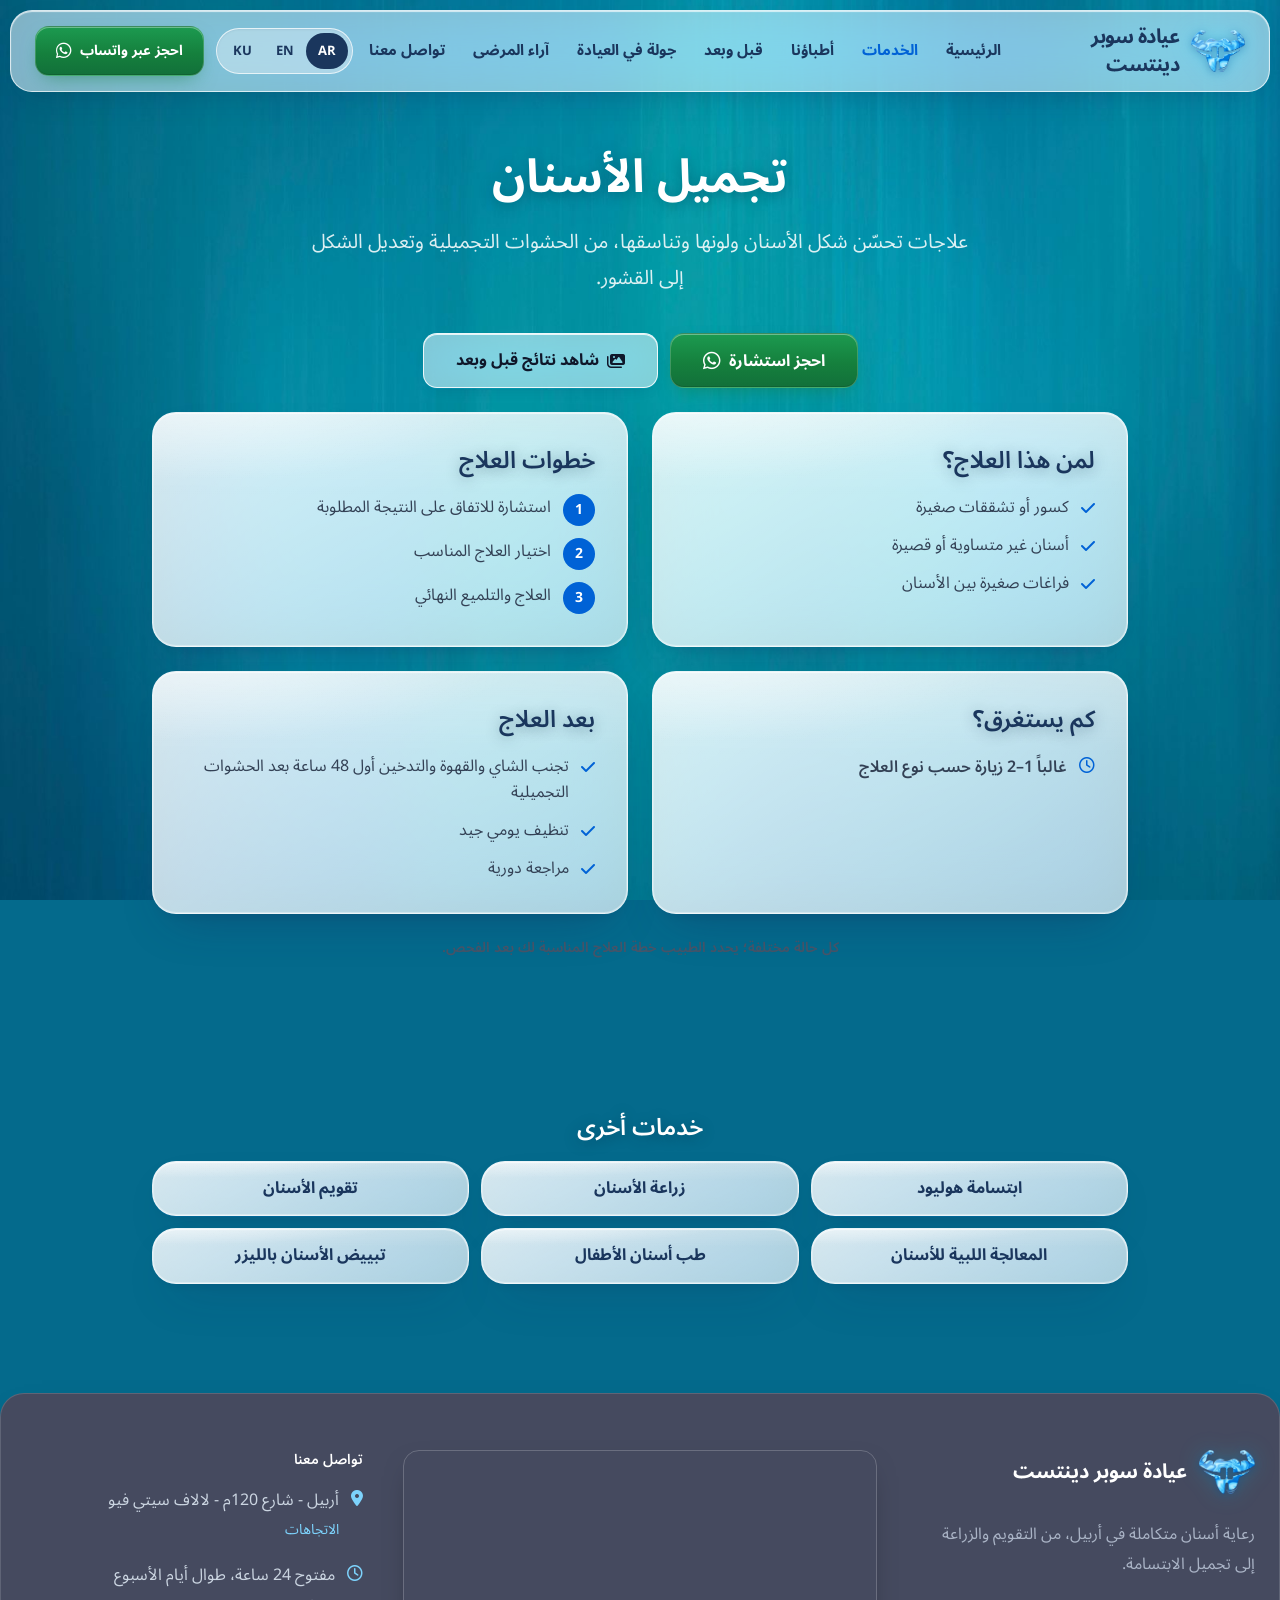
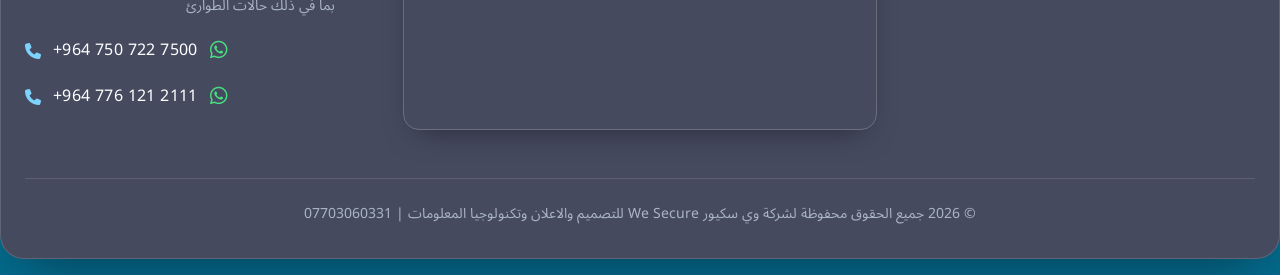
==== commit 5dc7bb25: "Wider spacing between header menu links Co-Authored-By: Claude Opus 5.5 <noreply@anthropic.com> Clau" ====
--- a/cosmetic-dentistry.html
+++ b/cosmetic-dentistry.html
@@ -18,7 +18,7 @@
 <link href="https://fonts.googleapis.com/css2?family=Inter:wght@400;500;600;700&family=Noto+Sans+Arabic:wght@400;500;600;700&display=swap" rel="stylesheet">
 <link rel="stylesheet" href="https://cdnjs.cloudflare.com/ajax/libs/font-awesome/6.4.0/css/all.min.css">
 <!-- Pre-built Tailwind CSS. If you add new Tailwind classes, styles.css must be rebuilt. -->
-<link rel="stylesheet" href="styles.css?v=45">
+<link rel="stylesheet" href="styles.css?v=46">
 
 </head>
 <body class="pb-[76px] md:pb-0 antialiased relative selection:bg-navyBlue selection:text-white font-sans ">
@@ -30,7 +30,7 @@
       <span class="logo-metal" style="width:54px;height:44px"><img src="super-dentist-logo.png" alt="Super Dentist Clinic logo" width="54" height="44" style="width:54px;height:44px;object-fit:contain"></span>
       <span class="text-[15px] sm:text-lg md:text-xl font-bold text-navyBlue tracking-tight leading-tight "><span class="lang-text lang-ar">عيادة سوبر دينتست</span><span class="lang-text lang-en">Super Dentist Clinic</span><span class="lang-text lang-ku">کلینیکی سوپەر دێنتست</span></span>
     </a>
-    <div class="hidden lg:flex items-center gap-3 xl:gap-5 font-bold text-navyBlue text-[13.5px] xl:text-[15px]"><a href="index.html" class="whitespace-nowrap hover:text-deepBlue transition-colors sub"><span class="lang-text lang-ar">الرئيسية</span><span class="lang-text lang-en">Home</span><span class="lang-text lang-ku">سەرەکی</span></a>
+    <div class="hidden lg:flex items-center gap-4 xl:gap-7 2xl:gap-9 font-bold text-navyBlue text-[13.5px] xl:text-[15px]"><a href="index.html" class="whitespace-nowrap hover:text-deepBlue transition-colors sub"><span class="lang-text lang-ar">الرئيسية</span><span class="lang-text lang-en">Home</span><span class="lang-text lang-ku">سەرەکی</span></a>
 <a href="index.html#services" class="whitespace-nowrap hover:text-deepBlue transition-colors sub text-deepBlue"><span class="lang-text lang-ar">الخدمات</span><span class="lang-text lang-en">Services</span><span class="lang-text lang-ku">خزمەتگوزارییەکان</span></a>
 <a href="doctors.html" class="whitespace-nowrap hover:text-deepBlue transition-colors sub"><span class="lang-text lang-ar">أطباؤنا</span><span class="lang-text lang-en">Doctors</span><span class="lang-text lang-ku">پزیشکەکانمان</span></a>
 <a href="gallery.html" class="whitespace-nowrap hover:text-deepBlue transition-colors sub"><span class="lang-text lang-ar">قبل وبعد</span><span class="lang-text lang-en">Before & After</span><span class="lang-text lang-ku">پێش و دوای</span></a>
@@ -157,7 +157,7 @@
   </div>
 </div>
 
-<script src="site.js?v=45"></script>
+<script src="site.js?v=46"></script>
 <!-- AI Assistant Chat Widget -->
 <script src="https://app.aiassist.chat/widget.js" data-site-id="82ca7860-756f-42e5-a851-264dc3e4ab57" data-api-url="https://engine.aiassist.chat" async></script>
 </body>
--- a/styles.css
+++ b/styles.css
@@ -1 +1 @@
-*,:after,:before{--tw-border-spacing-x:0;--tw-border-spacing-y:0;--tw-translate-x:0;--tw-translate-y:0;--tw-rotate:0;--tw-skew-x:0;--tw-skew-y:0;--tw-scale-x:1;--tw-scale-y:1;--tw-pan-x: ;--tw-pan-y: ;--tw-pinch-zoom: ;--tw-scroll-snap-strictness:proximity;--tw-gradient-from-position: ;--tw-gradient-via-position: ;--tw-gradient-to-position: ;--tw-ordinal: ;--tw-slashed-zero: ;--tw-numeric-figure: ;--tw-numeric-spacing: ;--tw-numeric-fraction: ;--tw-ring-inset: ;--tw-ring-offset-width:0px;--tw-ring-offset-color:#fff;--tw-ring-color:rgba(59,130,246,.5);--tw-ring-offset-shadow:0 0 #0000;--tw-ring-shadow:0 0 #0000;--tw-shadow:0 0 #0000;--tw-shadow-colored:0 0 #0000;--tw-blur: ;--tw-brightness: ;--tw-contrast: ;--tw-grayscale: ;--tw-hue-rotate: ;--tw-invert: ;--tw-saturate: ;--tw-sepia: ;--tw-drop-shadow: ;--tw-backdrop-blur: ;--tw-backdrop-brightness: ;--tw-backdrop-contrast: ;--tw-backdrop-grayscale: ;--tw-backdrop-hue-rotate: ;--tw-backdrop-invert: ;--tw-backdrop-opacity: ;--tw-backdrop-saturate: ;--tw-backdrop-sepia: ;--tw-contain-size: ;--tw-contain-layout: ;--tw-contain-paint: ;--tw-contain-style: }::backdrop{--tw-border-spacing-x:0;--tw-border-spacing-y:0;--tw-translate-x:0;--tw-translate-y:0;--tw-rotate:0;--tw-skew-x:0;--tw-skew-y:0;--tw-scale-x:1;--tw-scale-y:1;--tw-pan-x: ;--tw-pan-y: ;--tw-pinch-zoom: ;--tw-scroll-snap-strictness:proximity;--tw-gradient-from-position: ;--tw-gradient-via-position: ;--tw-gradient-to-position: ;--tw-ordinal: ;--tw-slashed-zero: ;--tw-numeric-figure: ;--tw-numeric-spacing: ;--tw-numeric-fraction: ;--tw-ring-inset: ;--tw-ring-offset-width:0px;--tw-ring-offset-color:#fff;--tw-ring-color:rgba(59,130,246,.5);--tw-ring-offset-shadow:0 0 #0000;--tw-ring-shadow:0 0 #0000;--tw-shadow:0 0 #0000;--tw-shadow-colored:0 0 #0000;--tw-blur: ;--tw-brightness: ;--tw-contrast: ;--tw-grayscale: ;--tw-hue-rotate: ;--tw-invert: ;--tw-saturate: ;--tw-sepia: ;--tw-drop-shadow: ;--tw-backdrop-blur: ;--tw-backdrop-brightness: ;--tw-backdrop-contrast: ;--tw-backdrop-grayscale: ;--tw-backdrop-hue-rotate: ;--tw-backdrop-invert: ;--tw-backdrop-opacity: ;--tw-backdrop-saturate: ;--tw-backdrop-sepia: ;--tw-contain-size: ;--tw-contain-layout: ;--tw-contain-paint: ;--tw-contain-style: }/*! tailwindcss v3.4.19 | MIT License | https://tailwindcss.com*/*,:after,:before{box-sizing:border-box;border:0 solid #e5e7eb}:after,:before{--tw-content:""}:host,html{line-height:1.5;-webkit-text-size-adjust:100%;-moz-tab-size:4;-o-tab-size:4;tab-size:4;font-family:Noto Sans Arabic,Inter,sans-serif;font-feature-settings:normal;font-variation-settings:normal;-webkit-tap-highlight-color:transparent}body{margin:0;line-height:inherit}hr{height:0;color:inherit;border-top-width:1px}abbr:where([title]){-webkit-text-decoration:underline dotted;text-decoration:underline dotted}h1,h2,h3,h4,h5,h6{font-size:inherit;font-weight:inherit}a{color:inherit;text-decoration:inherit}b,strong{font-weight:bolder}code,kbd,pre,samp{font-family:ui-monospace,SFMono-Regular,Menlo,Monaco,Consolas,Liberation Mono,Courier New,monospace;font-feature-settings:normal;font-variation-settings:normal;font-size:1em}small{font-size:80%}sub,sup{font-size:75%;line-height:0;position:relative;vertical-align:baseline}sub{bottom:-.25em}sup{top:-.5em}table{text-indent:0;border-color:inherit;border-collapse:collapse}button,input,optgroup,select,textarea{font-family:inherit;font-feature-settings:inherit;font-variation-settings:inherit;font-size:100%;font-weight:inherit;line-height:inherit;letter-spacing:inherit;color:inherit;margin:0;padding:0}button,select{text-transform:none}button,input:where([type=button]),input:where([type=reset]),input:where([type=submit]){-webkit-appearance:button;background-color:transparent;background-image:none}:-moz-focusring{outline:auto}:-moz-ui-invalid{box-shadow:none}progress{vertical-align:baseline}::-webkit-inner-spin-button,::-webkit-outer-spin-button{height:auto}[type=search]{-webkit-appearance:textfield;outline-offset:-2px}::-webkit-search-decoration{-webkit-appearance:none}::-webkit-file-upload-button{-webkit-appearance:button;font:inherit}summary{display:list-item}blockquote,dd,dl,figure,h1,h2,h3,h4,h5,h6,hr,p,pre{margin:0}fieldset{margin:0}fieldset,legend{padding:0}menu,ol,ul{list-style:none;margin:0;padding:0}dialog{padding:0}textarea{resize:vertical}input::-moz-placeholder,textarea::-moz-placeholder{opacity:1;color:#9ca3af}input::placeholder,textarea::placeholder{opacity:1;color:#9ca3af}[role=button],button{cursor:pointer}:disabled{cursor:default}audio,canvas,embed,iframe,img,object,svg,video{display:block;vertical-align:middle}img,video{max-width:100%;height:auto}[hidden]:where(:not([hidden=until-found])){display:none}.pointer-events-none{pointer-events:none}.visible{visibility:visible}.fixed{position:fixed}.absolute{position:absolute}.relative{position:relative}.sticky{position:sticky}.inset-0{inset:0}.inset-x-0{left:0;right:0}.-end-5{inset-inline-end:-1.25rem}.-start-5{inset-inline-start:-1.25rem}.bottom-0{bottom:0}.left-0{left:0}.top-0{top:0}.top-\[45\%\]{top:45%}.top-full{top:100%}.isolate{isolation:isolate}.z-0{z-index:0}.z-10{z-index:10}.z-40{z-index:40}.z-50{z-index:50}.z-\[-1\]{z-index:-1}.z-\[60\]{z-index:60}.mx-3{margin-left:.75rem;margin-right:.75rem}.mx-auto{margin-left:auto;margin-right:auto}.mb-1{margin-bottom:.25rem}.mb-2{margin-bottom:.5rem}.mb-24{margin-bottom:6rem}.mb-4{margin-bottom:1rem}.mb-8{margin-bottom:2rem}.mt-1{margin-top:.25rem}.mt-1\.5{margin-top:.375rem}.mt-10{margin-top:2.5rem}.mt-12{margin-top:3rem}.mt-2{margin-top:.5rem}.mt-8{margin-top:2rem}.mt-auto{margin-top:auto}.line-clamp-2{-webkit-line-clamp:2}.line-clamp-2,.line-clamp-5{overflow:hidden;display:-webkit-box;-webkit-box-orient:vertical}.line-clamp-5{-webkit-line-clamp:5}.block{display:block}.inline-block{display:inline-block}.flex{display:flex}.inline-flex{display:inline-flex}.\!grid{display:grid!important}.grid{display:grid}.hidden{display:none}.aspect-\[16\/10\]{aspect-ratio:16/10}.aspect-\[3\/4\]{aspect-ratio:3/4}.aspect-\[4\/3\]{aspect-ratio:4/3}.h-11{height:2.75rem}.h-12{height:3rem}.h-2\.5{height:.625rem}.h-5{height:1.25rem}.h-6{height:1.5rem}.h-7{height:1.75rem}.h-8{height:2rem}.h-80{height:20rem}.h-full{height:100%}.max-h-full{max-height:100%}.min-h-\[1px\]{min-height:1px}.min-h-\[240px\]{min-height:240px}.min-h-\[600px\]{min-height:600px}.w-11{width:2.75rem}.w-2\.5{width:.625rem}.w-5{width:1.25rem}.w-6{width:1.5rem}.w-7{width:1.75rem}.w-8{width:2rem}.w-\[85\%\]{width:85%}.w-full{width:100%}.min-w-0{min-width:0}.max-w-2xl{max-width:42rem}.max-w-5xl{max-width:64rem}.max-w-6xl{max-width:72rem}.max-w-7xl{max-width:80rem}.max-w-\[1320px\]{max-width:1320px}.max-w-\[36ch\]{max-width:36ch}.max-w-\[420px\]{max-width:420px}.max-w-\[60ch\]{max-width:60ch}.max-w-\[62ch\]{max-width:62ch}.max-w-full{max-width:100%}.max-w-xl{max-width:36rem}.flex-1{flex:1 1 0%}.flex-\[1\.6\]{flex:1.6}.shrink-0{flex-shrink:0}.grow{flex-grow:1}.-translate-y-1\/2{--tw-translate-y:-50%}.-translate-y-1\/2,.transform{transform:translate(var(--tw-translate-x),var(--tw-translate-y)) rotate(var(--tw-rotate)) skewX(var(--tw-skew-x)) skewY(var(--tw-skew-y)) scaleX(var(--tw-scale-x)) scaleY(var(--tw-scale-y))}@keyframes ping{75%,to{transform:scale(2);opacity:0}}.animate-ping{animation:ping 1s cubic-bezier(0,0,.2,1) infinite}.cursor-zoom-out{cursor:zoom-out}.resize{resize:both}.snap-x{scroll-snap-type:x var(--tw-scroll-snap-strictness)}.snap-mandatory{--tw-scroll-snap-strictness:mandatory}.snap-start{scroll-snap-align:start}.grid-cols-2{grid-template-columns:repeat(2,minmax(0,1fr))}.flex-col{flex-direction:column}.flex-wrap{flex-wrap:wrap}.items-start{align-items:flex-start}.items-center{align-items:center}.items-stretch{align-items:stretch}.justify-end{justify-content:flex-end}.justify-center{justify-content:center}.justify-between{justify-content:space-between}.gap-1\.5{gap:.375rem}.gap-10{gap:2.5rem}.gap-2{gap:.5rem}.gap-3{gap:.75rem}.gap-4{gap:1rem}.gap-6{gap:1.5rem}.gap-x-5{-moz-column-gap:1.25rem;column-gap:1.25rem}.gap-y-3{row-gap:.75rem}.space-y-10>:not([hidden])~:not([hidden]){--tw-space-y-reverse:0;margin-top:calc(2.5rem*(1 - var(--tw-space-y-reverse)));margin-bottom:calc(2.5rem*var(--tw-space-y-reverse))}.space-y-2>:not([hidden])~:not([hidden]){--tw-space-y-reverse:0;margin-top:calc(.5rem*(1 - var(--tw-space-y-reverse)));margin-bottom:calc(.5rem*var(--tw-space-y-reverse))}.space-y-3>:not([hidden])~:not([hidden]){--tw-space-y-reverse:0;margin-top:calc(.75rem*(1 - var(--tw-space-y-reverse)));margin-bottom:calc(.75rem*var(--tw-space-y-reverse))}.space-y-4>:not([hidden])~:not([hidden]){--tw-space-y-reverse:0;margin-top:calc(1rem*(1 - var(--tw-space-y-reverse)));margin-bottom:calc(1rem*var(--tw-space-y-reverse))}.space-y-5>:not([hidden])~:not([hidden]){--tw-space-y-reverse:0;margin-top:calc(1.25rem*(1 - var(--tw-space-y-reverse)));margin-bottom:calc(1.25rem*var(--tw-space-y-reverse))}.space-y-6>:not([hidden])~:not([hidden]){--tw-space-y-reverse:0;margin-top:calc(1.5rem*(1 - var(--tw-space-y-reverse)));margin-bottom:calc(1.5rem*var(--tw-space-y-reverse))}.space-y-8>:not([hidden])~:not([hidden]){--tw-space-y-reverse:0;margin-top:calc(2rem*(1 - var(--tw-space-y-reverse)));margin-bottom:calc(2rem*var(--tw-space-y-reverse))}.self-start{align-self:flex-start}.overflow-hidden{overflow:hidden}.overflow-x-auto{overflow-x:auto}.scroll-smooth{scroll-behavior:smooth}.truncate{overflow:hidden;text-overflow:ellipsis}.truncate,.whitespace-nowrap{white-space:nowrap}.whitespace-pre-line{white-space:pre-line}.rounded-2xl{border-radius:1rem}.rounded-3xl{border-radius:1.5rem}.rounded-\[14px\]{border-radius:14px}.rounded-\[20px\]{border-radius:20px}.rounded-\[2rem\]{border-radius:2rem}.rounded-full{border-radius:9999px}.rounded-b-2xl{border-bottom-right-radius:1rem;border-bottom-left-radius:1rem}.rounded-t-\[23px\]{border-top-left-radius:23px;border-top-right-radius:23px}.border{border-width:1px}.border-\[1\.5px\]{border-width:1.5px}.border-b{border-bottom-width:1px}.border-t{border-top-width:1px}.border-navyBlue\/10{border-color:rgba(26,54,93,.1)}.border-navyBlue\/15{border-color:rgba(26,54,93,.15)}.border-slate-200{--tw-border-opacity:1;border-color:rgb(226 232 240/var(--tw-border-opacity,1))}.border-slate-300{--tw-border-opacity:1;border-color:rgb(203 213 225/var(--tw-border-opacity,1))}.border-slate-900\/10{border-color:rgba(15,23,42,.1)}.border-white\/20{border-color:hsla(0,0%,100%,.2)}.border-white\/30{border-color:hsla(0,0%,100%,.3)}.border-white\/60{border-color:hsla(0,0%,100%,.6)}.bg-\[\#1a73e8\]{--tw-bg-opacity:1;background-color:rgb(26 115 232/var(--tw-bg-opacity,1))}.bg-\[\#4ADE80\]{--tw-bg-opacity:1;background-color:rgb(74 222 128/var(--tw-bg-opacity,1))}.bg-black\/85{background-color:rgba(0,0,0,.85)}.bg-deepBlue{--tw-bg-opacity:1;background-color:rgb(0 98 214/var(--tw-bg-opacity,1))}.bg-navyBlue{--tw-bg-opacity:1;background-color:rgb(26 54 93/var(--tw-bg-opacity,1))}.bg-navyBlue\/20{background-color:rgba(26,54,93,.2)}.bg-sky-50{--tw-bg-opacity:1;background-color:rgb(240 249 255/var(--tw-bg-opacity,1))}.bg-slate-200{--tw-bg-opacity:1;background-color:rgb(226 232 240/var(--tw-bg-opacity,1))}.bg-whatsapp{--tw-bg-opacity:1;background-color:rgb(21 128 61/var(--tw-bg-opacity,1))}.bg-white{--tw-bg-opacity:1;background-color:rgb(255 255 255/var(--tw-bg-opacity,1))}.bg-white\/10{background-color:hsla(0,0%,100%,.1)}.bg-white\/60{background-color:hsla(0,0%,100%,.6)}.bg-white\/75{background-color:hsla(0,0%,100%,.75)}.bg-white\/95{background-color:hsla(0,0%,100%,.95)}.bg-gradient-to-t{background-image:linear-gradient(to top,var(--tw-gradient-stops))}.from-\[\#0A192F\]\/90{--tw-gradient-from:rgba(10,25,47,.9) var(--tw-gradient-from-position);--tw-gradient-to:rgba(10,25,47,0) var(--tw-gradient-to-position);--tw-gradient-stops:var(--tw-gradient-from),var(--tw-gradient-to)}.via-\[\#0A192F\]\/25{--tw-gradient-to:rgba(10,25,47,0) var(--tw-gradient-to-position);--tw-gradient-stops:var(--tw-gradient-from),rgba(10,25,47,.25) var(--tw-gradient-via-position),var(--tw-gradient-to)}.via-40\%{--tw-gradient-via-position:40%}.to-transparent{--tw-gradient-to:transparent var(--tw-gradient-to-position)}.object-cover{-o-object-fit:cover;object-fit:cover}.object-top{-o-object-position:top;object-position:top}.\!p-0{padding:0!important}.p-1{padding:.25rem}.p-1\.5{padding:.375rem}.p-2\.5{padding:.625rem}.p-3{padding:.75rem}.p-4{padding:1rem}.p-6{padding:1.5rem}.p-7{padding:1.75rem}.p-8{padding:2rem}.px-2{padding-left:.5rem;padding-right:.5rem}.px-2\.5{padding-left:.625rem;padding-right:.625rem}.px-3{padding-left:.75rem;padding-right:.75rem}.px-3\.5{padding-left:.875rem;padding-right:.875rem}.px-4{padding-left:1rem;padding-right:1rem}.px-5{padding-left:1.25rem;padding-right:1.25rem}.px-6{padding-left:1.5rem;padding-right:1.5rem}.px-8{padding-left:2rem;padding-right:2rem}.py-1\.5{padding-top:.375rem;padding-bottom:.375rem}.py-10{padding-top:2.5rem;padding-bottom:2.5rem}.py-12{padding-top:3rem;padding-bottom:3rem}.py-2{padding-top:.5rem;padding-bottom:.5rem}.py-2\.5{padding-top:.625rem;padding-bottom:.625rem}.py-3{padding-top:.75rem;padding-bottom:.75rem}.py-4{padding-top:1rem;padding-bottom:1rem}.pb-1{padding-bottom:.25rem}.pb-10{padding-bottom:2.5rem}.pb-12{padding-bottom:3rem}.pb-14{padding-bottom:3.5rem}.pb-4{padding-bottom:1rem}.pb-8{padding-bottom:2rem}.pb-\[76px\]{padding-bottom:76px}.pt-0{padding-top:0}.pt-1\.5{padding-top:.375rem}.pt-14{padding-top:3.5rem}.pt-2{padding-top:.5rem}.pt-24{padding-top:6rem}.pt-3{padding-top:.75rem}.pt-4{padding-top:1rem}.pt-6{padding-top:1.5rem}.text-left{text-align:left}.text-center{text-align:center}.text-start{text-align:start}.font-sans{font-family:Noto Sans Arabic,Inter,sans-serif}.text-2xl{font-size:1.5rem;line-height:2rem}.text-3xl{font-size:1.875rem;line-height:2.25rem}.text-5xl{font-size:3rem;line-height:1}.text-\[13\.5px\]{font-size:13.5px}.text-\[13px\]{font-size:13px}.text-\[15px\]{font-size:15px}.text-base{font-size:1rem;line-height:1.5rem}.text-lg{font-size:1.125rem;line-height:1.75rem}.text-sm{font-size:.875rem;line-height:1.25rem}.text-xl{font-size:1.25rem;line-height:1.75rem}.text-xs{font-size:.75rem;line-height:1rem}.font-black{font-weight:900}.font-bold{font-weight:700}.font-medium{font-weight:500}.font-normal{font-weight:400}.font-semibold{font-weight:600}.leading-none{line-height:1}.leading-relaxed{line-height:1.625}.leading-tight{line-height:1.25}.tracking-tight{letter-spacing:-.025em}.tracking-wide{letter-spacing:.025em}.tracking-wider{letter-spacing:.05em}.text-\[\#0062D6\]{--tw-text-opacity:1;color:rgb(0 98 214/var(--tw-text-opacity,1))}.text-\[\#15803D\]{--tw-text-opacity:1;color:rgb(21 128 61/var(--tw-text-opacity,1))}.text-\[\#7DD3FC\]{--tw-text-opacity:1;color:rgb(125 211 252/var(--tw-text-opacity,1))}.text-cyan-600{--tw-text-opacity:1;color:rgb(8 145 178/var(--tw-text-opacity,1))}.text-deepBlue{--tw-text-opacity:1;color:rgb(0 98 214/var(--tw-text-opacity,1))}.text-navyBlue{--tw-text-opacity:1;color:rgb(26 54 93/var(--tw-text-opacity,1))}.text-slate-200{--tw-text-opacity:1;color:rgb(226 232 240/var(--tw-text-opacity,1))}.text-slate-500{--tw-text-opacity:1;color:rgb(100 116 139/var(--tw-text-opacity,1))}.text-slate-600{--tw-text-opacity:1;color:rgb(71 85 105/var(--tw-text-opacity,1))}.text-slate-700{--tw-text-opacity:1;color:rgb(51 65 85/var(--tw-text-opacity,1))}.text-slate-900{--tw-text-opacity:1;color:rgb(15 23 42/var(--tw-text-opacity,1))}.text-whatsapp{--tw-text-opacity:1;color:rgb(21 128 61/var(--tw-text-opacity,1))}.text-white{--tw-text-opacity:1;color:rgb(255 255 255/var(--tw-text-opacity,1))}.text-white\/85{color:hsla(0,0%,100%,.85)}.text-white\/90{color:hsla(0,0%,100%,.9)}.text-yellow-400{--tw-text-opacity:1;color:rgb(250 204 21/var(--tw-text-opacity,1))}.text-yellow-500{--tw-text-opacity:1;color:rgb(234 179 8/var(--tw-text-opacity,1))}.underline{text-decoration-line:underline}.decoration-white\/40{text-decoration-color:hsla(0,0%,100%,.4)}.underline-offset-4{text-underline-offset:4px}.antialiased{-webkit-font-smoothing:antialiased;-moz-osx-font-smoothing:grayscale}.opacity-60{opacity:.6}.shadow-\[0_-4px_16px_rgba\(15\2c 23\2c 42\2c \.08\)\]{--tw-shadow:0 -4px 16px rgba(15,23,42,.08);--tw-shadow-colored:0 -4px 16px var(--tw-shadow-color);box-shadow:var(--tw-ring-offset-shadow,0 0 #0000),var(--tw-ring-shadow,0 0 #0000),var(--tw-shadow)}.shadow-\[0_12px_30px_-14px_rgba\(0\2c 0\2c 0\2c \.5\)\]{--tw-shadow:0 12px 30px -14px rgba(0,0,0,.5);--tw-shadow-colored:0 12px 30px -14px var(--tw-shadow-color);box-shadow:var(--tw-ring-offset-shadow,0 0 #0000),var(--tw-ring-shadow,0 0 #0000),var(--tw-shadow)}.shadow-\[0_1px_2px_rgba\(15\2c 23\2c 42\2c \.04\)\2c 0_8px_24px_rgba\(15\2c 23\2c 42\2c \.08\)\]{--tw-shadow:0 1px 2px rgba(15,23,42,.04),0 8px 24px rgba(15,23,42,.08);--tw-shadow-colored:0 1px 2px var(--tw-shadow-color),0 8px 24px var(--tw-shadow-color);box-shadow:var(--tw-ring-offset-shadow,0 0 #0000),var(--tw-ring-shadow,0 0 #0000),var(--tw-shadow)}.shadow-cta{--tw-shadow:0 1px 2px rgba(0,0,0,.08),0 6px 16px rgba(21,128,61,.28);--tw-shadow-colored:0 1px 2px var(--tw-shadow-color),0 6px 16px var(--tw-shadow-color)}.shadow-cta,.shadow-lg{box-shadow:var(--tw-ring-offset-shadow,0 0 #0000),var(--tw-ring-shadow,0 0 #0000),var(--tw-shadow)}.shadow-lg{--tw-shadow:0 10px 15px -3px rgba(0,0,0,.1),0 4px 6px -4px rgba(0,0,0,.1);--tw-shadow-colored:0 10px 15px -3px var(--tw-shadow-color),0 4px 6px -4px var(--tw-shadow-color)}.shadow-sm{--tw-shadow:0 1px 2px 0 rgba(0,0,0,.05);--tw-shadow-colored:0 1px 2px 0 var(--tw-shadow-color);box-shadow:var(--tw-ring-offset-shadow,0 0 #0000),var(--tw-ring-shadow,0 0 #0000),var(--tw-shadow)}.filter{filter:var(--tw-blur) var(--tw-brightness) var(--tw-contrast) var(--tw-grayscale) var(--tw-hue-rotate) var(--tw-invert) var(--tw-saturate) var(--tw-sepia) var(--tw-drop-shadow)}.transition-all{transition-property:all;transition-timing-function:cubic-bezier(.4,0,.2,1);transition-duration:.15s}.transition-colors{transition-property:color,background-color,border-color,text-decoration-color,fill,stroke;transition-timing-function:cubic-bezier(.4,0,.2,1);transition-duration:.15s}.transition-transform{transition-property:transform;transition-timing-function:cubic-bezier(.4,0,.2,1);transition-duration:.15s}.duration-200{transition-duration:.2s}.duration-500{transition-duration:.5s}html{scroll-behavior:smooth}body{color:#1a365d;overflow-x:hidden}[id],footer,section{scroll-margin-top:90px}@media (prefers-reduced-motion:reduce){html{scroll-behavior:auto}.bg-video{display:none}}.glass-panel{background:#fff!important;border:1px solid #e2e8f0;box-shadow:0 1px 2px rgba(15,23,42,.04),0 8px 24px rgba(15,23,42,.06);transition:transform .15s ease,box-shadow .15s ease,border-color .15s ease}a.glass-panel:hover{border-color:#cbd5e1;box-shadow:0 2px 4px rgba(15,23,42,.05),0 16px 32px rgba(15,23,42,.1)}.site-header{background:hsla(0,0%,100%,.8);-webkit-backdrop-filter:blur(20px) saturate(180%);backdrop-filter:blur(20px) saturate(180%);border-bottom:1px solid rgba(15,23,42,.08)}.hero-panel{background:hsla(0,0%,100%,.84);-webkit-backdrop-filter:blur(24px) saturate(160%);backdrop-filter:blur(24px) saturate(160%);border:1px solid hsla(0,0%,100%,.9);box-shadow:0 1px 2px rgba(15,23,42,.06),0 20px 48px rgba(15,23,42,.14)}.stat-tile{background:hsla(0,0%,100%,.9);-webkit-backdrop-filter:blur(16px) saturate(160%);backdrop-filter:blur(16px) saturate(160%);border:1px solid hsla(0,0%,100%,.95);box-shadow:0 8px 24px rgba(15,23,42,.08)}.card{background:#fff;border:1px solid rgba(26,54,93,.08);box-shadow:0 6px 24px rgba(26,54,93,.06)}.subtext-glow,.text-glow{color:#1a365d}.lang-text{display:none}html[lang=ar] .lang-ar,html[lang=en] .lang-en,html[lang=ku] .lang-ku{display:inline-block}html[lang=ar] .lang-ar-block,html[lang=en] .lang-en-block,html[lang=ku] .lang-ku-block{display:block}.ba{position:relative;overflow:hidden;aspect-ratio:4/3;-webkit-user-select:none;-moz-user-select:none;user-select:none;background:#e2e8f0}.ba img{position:absolute;inset:0;width:100%;height:100%;-o-object-fit:cover;object-fit:cover}.ba .ba-before{clip-path:inset(0 calc(100% - var(--pos, 50%)) 0 0)}.ba .ba-line{top:0;bottom:0;left:var(--pos,50%);width:3px;margin-left:-1.5px;box-shadow:0 0 8px rgba(0,0,0,.3);pointer-events:none}.ba .ba-knob,.ba .ba-line{position:absolute;background:#fff}.ba .ba-knob{top:50%;left:50%;width:40px;height:40px;margin:-20px 0 0 -20px;border-radius:9999px;color:#1a365d;display:flex;align-items:center;justify-content:center;font-size:14px;box-shadow:0 2px 10px rgba(0,0,0,.25)}.ba input[type=range]{position:absolute;inset:0;width:100%;height:100%;opacity:0;cursor:ew-resize;margin:0}.ba .ba-tag{position:absolute;top:10px;padding:2px 10px;border-radius:9999px;background:rgba(26,54,93,.75);color:#fff;font-size:12px;font-weight:700;pointer-events:none}.filter-btn.is-active{background:#1a365d;color:#fff}.logo-metal{position:relative;display:inline-block;flex-shrink:0;filter:drop-shadow(0 2px 4px rgba(0,60,140,.35)) drop-shadow(0 0 10px rgba(0,229,255,.25))}.logo-metal:after{content:"";position:absolute;inset:0;pointer-events:none;background:linear-gradient(115deg,transparent 35%,hsla(0,0%,100%,.85) 48%,rgba(200,245,255,.6) 52%,transparent 65%);background-size:250% 100%;background-position:150% 0;-webkit-mask:url(super-dentist-logo.png) center/contain no-repeat;mask:url(super-dentist-logo.png) center/contain no-repeat;mix-blend-mode:screen;animation:logo-shine 5s ease-in-out infinite}a:hover .logo-metal:after{animation-duration:1.6s}@keyframes logo-shine{0%,60%{background-position:150% 0}to{background-position:-50% 0}}@media (prefers-reduced-motion:reduce){.logo-metal:after{animation:none;display:none}}.no-scrollbar{scrollbar-width:none}.no-scrollbar::-webkit-scrollbar{display:none}h1{line-height:1.15!important}h2{line-height:1.2!important}html[lang=ar] h1,html[lang=ku] h1{line-height:1.35!important}html[lang=ar] h2,html[lang=ku] h2{line-height:1.4!important}html[lang=en] h1,html[lang=en] h2{letter-spacing:-.02em}a:focus-visible,button:focus-visible{outline:3px solid #0062d6;outline-offset:3px}.t-display{font-size:clamp(2.25rem,1.6rem + 2.8vw,4rem);letter-spacing:-.025em}.t-h1{font-size:clamp(2rem,1.6rem + 1.6vw,3rem)}.t-h2{font-size:clamp(1.75rem,1.45rem + 1.2vw,2.5rem)}.t-h3{font-size:clamp(1.25rem,1.15rem + .4vw,1.5rem);line-height:1.3}.t-lead{font-size:clamp(1.0625rem,1rem + .3vw,1.25rem);line-height:1.6;font-weight:400}h1.t-display{line-height:1.1!important}html[lang=ar] .t-display,html[lang=ku] .t-display{line-height:1.35!important;letter-spacing:0}html[lang=ar] .t-lead,html[lang=ku] .t-lead{line-height:1.8}html[lang=ar] .t-h3,html[lang=ku] .t-h3{line-height:1.45}body{font-size:1rem;line-height:1.65}html[lang=ar] body,html[lang=ku] body{line-height:1.85}html[lang=en] body{font-family:Inter,system-ui,-apple-system,Segoe UI,sans-serif}.hero-overlay{background:linear-gradient(90deg,rgba(10,25,47,.8),rgba(10,25,47,.5) 50%,rgba(10,25,47,.18))}html[dir=rtl] .hero-overlay{background:linear-gradient(270deg,rgba(10,25,47,.8),rgba(10,25,47,.5) 50%,rgba(10,25,47,.18))}@media (max-width:767px){.hero-overlay,html[dir=rtl] .hero-overlay{background:rgba(10,25,47,.62)}}:root{--section-y:clamp(56px,6vw,104px);--radius-sm:8px;--radius-md:14px;--radius-lg:20px;--shadow-sm:0 1px 2px rgba(15,23,42,.05);--shadow-md:0 1px 2px rgba(15,23,42,.04),0 8px 24px rgba(15,23,42,.08)}main>div>section:not(#home):not(#stats),main>section:not(#home):not(#stats){padding-top:var(--section-y);padding-bottom:var(--section-y)}main>section#location{padding-top:0}.card,.glass-panel{border-radius:var(--radius-lg)!important}.card{box-shadow:var(--shadow-md);border-color:#e2e8f0}#btn-ar,#btn-en,#btn-ku{min-height:34px;min-width:40px}main>section.page-head{padding-top:calc(96px + clamp(28px, 4vw, 64px))!important;padding-bottom:28px!important}main>section.page-head+section{padding-top:8px!important}:root{--glass:hsla(0,0%,100%,.42);--glass-strong:hsla(0,0%,100%,.62);--glass-edge:hsla(0,0%,100%,.65);--glass-blur:blur(28px) saturate(185%);--glass-shadow:0 1px 1px hsla(0,0%,100%,.6) inset,0 -1px 1px hsla(0,0%,100%,.18) inset,0 0 0 1px hsla(0,0%,100%,.22) inset,0 22px 48px -22px rgba(20,40,90,.38),0 6px 16px -10px rgba(20,40,90,.22)}body{background:#d8e6fb!important}body:before{content:"";position:fixed;inset:0;z-index:-1;pointer-events:none;background:radial-gradient(60vmax 50vmax at 0 0,rgba(59,130,246,.55),transparent 60%),radial-gradient(50vmax 45vmax at 100% 10%,rgba(139,92,246,.42),transparent 62%),radial-gradient(55vmax 50vmax at 15% 100%,rgba(20,184,166,.45),transparent 60%),radial-gradient(45vmax 40vmax at 95% 95%,rgba(236,72,153,.28),transparent 62%),radial-gradient(40vmax 35vmax at 55% 50%,rgba(125,211,252,.45),transparent 65%),linear-gradient(160deg,#cfe0fb,#e4ddfb 50%,#d3f1ee)}.card,.crystal,.glass-panel,.stat-tile{position:relative;isolation:isolate;overflow:hidden;background:linear-gradient(150deg,hsla(0,0%,100%,.58),hsla(0,0%,100%,.34) 55%,hsla(0,0%,100%,.26))!important;-webkit-backdrop-filter:var(--glass-blur);backdrop-filter:var(--glass-blur);border:1px solid var(--glass-edge)!important;border-radius:24px!important;box-shadow:var(--glass-shadow)!important;transition:transform .3s cubic-bezier(.2,.8,.2,1),box-shadow .3s,background .3s}.crystal>.cg{position:absolute;pointer-events:none;z-index:-1;margin:0!important}.crystal>.cg-lens{inset:0;border-radius:inherit;background:radial-gradient(120% 70% at 12% -10%,hsla(0,0%,100%,.55),transparent 55%),linear-gradient(180deg,hsla(0,0%,100%,.18),transparent 35%)}.crystal>.cg-spec{width:320px;height:320px;left:30%;top:28%;border-radius:50%;background:radial-gradient(closest-side,hsla(0,0%,100%,.45),hsla(0,0%,100%,.1) 50%,transparent 75%);transform:translate(calc(var(--sx,0px) - 160px),calc(var(--sy,0px) - 160px));transition:transform .4s cubic-bezier(.2,.8,.2,1),opacity .3s;opacity:0}.crystal:hover>.cg-spec{opacity:1}a.crystal:hover,button.crystal:hover{transform:translateY(-3px);background:linear-gradient(150deg,hsla(0,0%,100%,.66),hsla(0,0%,100%,.4))!important}.crystal-dark{background:linear-gradient(150deg,rgba(20,35,70,.5),rgba(10,25,55,.34))!important;border-color:hsla(0,0%,100%,.28)!important;-webkit-backdrop-filter:blur(30px) saturate(170%);backdrop-filter:blur(30px) saturate(170%)}.crystal-dark>.cg-lens{background:radial-gradient(120% 70% at 12% -10%,hsla(0,0%,100%,.22),transparent 55%)}.hero-overlay,html[dir=rtl] .hero-overlay{background:linear-gradient(180deg,rgba(10,25,47,.25),rgba(10,25,47,.35))}.stat-tile{background:linear-gradient(150deg,hsla(0,0%,100%,.72),hsla(0,0%,100%,.5))!important}nav.site-header{top:10px;left:50%;transform:translateX(-50%);width:min(1320px,calc(100% - 20px))!important;border-radius:22px;background:hsla(0,0%,100%,.5);-webkit-backdrop-filter:blur(30px) saturate(190%);backdrop-filter:blur(30px) saturate(190%);border:1px solid hsla(0,0%,100%,.7);box-shadow:inset 0 1px 1px hsla(0,0%,100%,.7),0 12px 32px -14px rgba(20,40,90,.35)}nav.site-header:after{display:none}#mobile-menu{top:calc(100% + 8px);border-radius:22px;background:hsla(0,0%,100%,.62)!important;-webkit-backdrop-filter:blur(30px) saturate(190%);backdrop-filter:blur(30px) saturate(190%);border:1px solid hsla(0,0%,100%,.7);box-shadow:0 20px 40px -18px rgba(20,40,90,.35)}nav.site-header [role=group]{background:hsla(0,0%,100%,.35)!important;border:1px solid hsla(0,0%,100%,.7)!important;box-shadow:inset 0 1px 2px rgba(20,40,90,.08)}.bg-whatsapp{background:linear-gradient(180deg,#1c9a50,#15803d 55%,#12703a)!important;box-shadow:inset 0 1px 0 hsla(0,0%,100%,.35),inset 0 -1px 0 rgba(0,0,0,.12),0 8px 20px -8px rgba(21,128,61,.6)!important;border:1px solid hsla(0,0%,100%,.18)}.bg-whatsapp:hover{background:linear-gradient(180deg,#188b48,#12703a)!important}a.border-\[1\.5px\],a.border-slate-300{background:hsla(0,0%,100%,.5)!important;border-color:hsla(0,0%,100%,.85)!important;-webkit-backdrop-filter:blur(20px) saturate(180%);backdrop-filter:blur(20px) saturate(180%);box-shadow:inset 0 1px 0 hsla(0,0%,100%,.8),0 6px 16px -10px rgba(20,40,90,.3)}a.border-slate-300:hover{background:hsla(0,0%,100%,.72)!important}#home a.border-white\/60{background:hsla(0,0%,100%,.16)!important;border-color:hsla(0,0%,100%,.5)!important;-webkit-backdrop-filter:blur(16px);backdrop-filter:blur(16px)}#mobile-cta{left:8px!important;right:8px!important;bottom:8px!important;border-radius:22px;background:hsla(0,0%,100%,.55)!important;border:1px solid hsla(0,0%,100%,.75)!important;-webkit-backdrop-filter:blur(30px) saturate(190%);backdrop-filter:blur(30px) saturate(190%);box-shadow:inset 0 1px 1px hsla(0,0%,100%,.7),0 16px 36px -14px rgba(20,40,90,.4)!important}footer.footer-glass{color:#334155}#home+*,.to-\[\#f4f9fd\]{--tw-gradient-to:transparent!important}@media (hover:none),(max-width:767px){:root{--glass-blur:blur(18px) saturate(170%)}.crystal>.cg-spec{display:none}}@media (prefers-reduced-motion:reduce){.crystal{transition:none}a.crystal:hover{transform:none}}.crystal-dark{background:linear-gradient(150deg,rgba(15,30,60,.22),rgba(10,25,55,.12))!important;-webkit-backdrop-filter:blur(5px) saturate(140%)!important;backdrop-filter:blur(5px) saturate(140%)!important;border-color:hsla(0,0%,100%,.35)!important}.crystal-dark>.cg-lens{background:linear-gradient(180deg,hsla(0,0%,100%,.1),transparent 40%)}.crystal-dark>.cg-spec{display:none}.crystal-dark h1,.crystal-dark p,.crystal-dark>span{text-shadow:0 1px 2px rgba(0,0,0,.25),0 2px 18px rgba(5,15,35,.45)}.crystal-dark{-webkit-backdrop-filter:none!important;backdrop-filter:none!important;border:0!important;box-shadow:none!important}.crystal-dark>.cg-lens{display:none}.stat-tile,.stat-tile.crystal{background:linear-gradient(150deg,rgba(15,30,60,.22),rgba(10,25,55,.12))!important;-webkit-backdrop-filter:blur(5px) saturate(140%)!important;backdrop-filter:blur(5px) saturate(140%)!important;border:1px solid hsla(0,0%,100%,.35)!important;box-shadow:0 10px 30px -18px rgba(5,15,35,.45)!important}.stat-tile>.cg-lens{background:linear-gradient(180deg,hsla(0,0%,100%,.1),transparent 40%)}.stat-tile>.cg-spec{display:none}.stat-tile span{color:#fff!important;text-shadow:0 1px 2px rgba(0,0,0,.25),0 2px 18px rgba(5,15,35,.45)}.stat-tile .text-yellow-500{color:#facc15!important}.video-fade{-webkit-mask-image:linear-gradient(180deg,#000 78%,transparent);mask-image:linear-gradient(180deg,#000 78%,transparent)}#specialists{background:radial-gradient(60% 80% at 15% 0,rgba(56,189,248,.18),transparent 60%),radial-gradient(50% 70% at 90% 100%,rgba(139,92,246,.18),transparent 60%),linear-gradient(180deg,#0a192f,#0e2244)}#specialists h2{color:#fff!important}#specialists h2 .text-deepBlue{color:#7dd3fc!important}#specialists .doctor-card{border-color:hsla(0,0%,100%,.12)!important;box-shadow:0 24px 50px -24px rgba(0,0,0,.6)!important}.svc-card{padding:0!important}.svc-cover{background:radial-gradient(120% 120% at 20% 0,var(--c2) 0,var(--c1) 70%)}.svc-cover:after{content:"";position:absolute;inset:0;background:linear-gradient(180deg,hsla(0,0%,100%,.18),transparent 40%,rgba(0,0,0,.12))}.svc-orb{position:absolute;border-radius:50%;background:hsla(0,0%,100%,.18);-webkit-backdrop-filter:blur(6px);backdrop-filter:blur(6px);border:1px solid hsla(0,0%,100%,.35)}.svc-orb-1{width:55%;aspect-ratio:1;right:-12%;top:-25%}.svc-orb-2{width:35%;aspect-ratio:1;left:-8%;bottom:-18%}.svc-icon{position:absolute;left:50%;top:50%;transform:translate(-50%,-50%);width:84px;height:84px;border-radius:26px;display:flex;align-items:center;justify-content:center;font-size:38px;color:#fff;z-index:1;background:hsla(0,0%,100%,.2);border:1px solid hsla(0,0%,100%,.55);-webkit-backdrop-filter:blur(12px) saturate(160%);backdrop-filter:blur(12px) saturate(160%);box-shadow:inset 0 1px 0 hsla(0,0%,100%,.6),0 12px 30px -10px rgba(0,0,0,.35);transition:transform .35s cubic-bezier(.2,.8,.2,1)}.svc-card:hover .svc-icon{transform:translate(-50%,-50%) scale(1.08)}.svc-cover img{position:absolute;inset:0;width:100%;height:100%;-o-object-fit:cover;object-fit:cover;transition:transform .5s cubic-bezier(.2,.8,.2,1)}.svc-card:hover .svc-cover img{transform:scale(1.05)}.svc-cover.has-photo .svc-icon,.svc-cover.has-photo .svc-orb{display:none}#reviews{position:relative;isolation:isolate;overflow:hidden}#reviews:before{content:"";position:absolute;inset:0;z-index:-2;background:url(reviews-bg.jpg) 100%/cover no-repeat}html[dir=rtl] #reviews:before{transform:scaleX(-1)}#reviews:after{content:"";position:absolute;inset:0;z-index:-1;background:linear-gradient(90deg,rgba(110,180,225,.55),rgba(110,180,225,.2) 55%,rgba(110,180,225,0)),linear-gradient(180deg,hsla(0,0%,100%,.08),rgba(10,40,80,.12))}html[dir=rtl] #reviews:after{background:linear-gradient(270deg,rgba(110,180,225,.55),rgba(110,180,225,.2) 55%,rgba(110,180,225,0)),linear-gradient(180deg,hsla(0,0%,100%,.08),rgba(10,40,80,.12))}#reviews h2{color:#0a2540!important}#reviews:before{background:#020c24 url(reviews-bg.jpg?v=2) 100%/cover no-repeat}#reviews:after,html[dir=rtl] #reviews:after{background:linear-gradient(180deg,rgba(2,12,36,.15),rgba(2,12,36,.25))}#reviews h2{color:#fff!important}#reviews h2 .text-deepBlue{color:#7dd3fc!important}#reviews .card,#reviews .crystal{background:linear-gradient(150deg,hsla(0,0%,100%,.9),hsla(0,0%,100%,.78))!important}body{background:#e6eff9!important}body:before{background:radial-gradient(60vmax 50vmax at 0 0,rgba(56,189,248,.3),transparent 60%),radial-gradient(50vmax 45vmax at 100% 8%,rgba(37,99,235,.24),transparent 62%),radial-gradient(55vmax 50vmax at 10% 100%,rgba(14,165,233,.22),transparent 60%),radial-gradient(48vmax 42vmax at 95% 95%,rgba(30,64,175,.2),transparent 62%),radial-gradient(40vmax 35vmax at 55% 50%,rgba(186,230,253,.45),transparent 65%),linear-gradient(160deg,#d9e8f8,#e9f1fb 50%,#d3e5f3)!important}#specialists{background:radial-gradient(60% 80% at 15% 10%,rgba(56,189,248,.18),transparent 60%),radial-gradient(50% 70% at 90% 90%,rgba(37,99,235,.22),transparent 60%),linear-gradient(180deg,rgba(10,25,47,0),#0a192f 36px,#0e2244 calc(100% - 36px),rgba(14,34,68,0))!important}#reviews:after,#reviews:before{-webkit-mask-image:linear-gradient(180deg,transparent,#000 36px,#000 calc(100% - 36px),transparent);mask-image:linear-gradient(180deg,transparent,#000 36px,#000 calc(100% - 36px),transparent)}.t-h2 .text-deepBlue,h2 .text-deepBlue{color:#1d6fd6}html[lang=ar] .svc-card p>.lang-ar,html[lang=en] .svc-card p>.lang-en,html[lang=ku] .svc-card p>.lang-ku{display:-webkit-box;-webkit-line-clamp:2;-webkit-box-orient:vertical;overflow:hidden}#teasers{background:radial-gradient(55% 80% at 85% 20%,rgba(56,189,248,.16),transparent 60%),radial-gradient(45% 70% at 10% 90%,rgba(37,99,235,.2),transparent 60%),linear-gradient(180deg,rgba(10,25,47,0),#0a192f 36px,#031029)!important}#teasers .crystal,#teasers .glass-panel{background:linear-gradient(150deg,hsla(0,0%,100%,.12),hsla(0,0%,100%,.05))!important;border-color:hsla(0,0%,100%,.18)!important;box-shadow:inset 0 1px 0 hsla(0,0%,100%,.18),0 24px 50px -24px rgba(0,0,0,.55)!important}#teasers .glass-panel:hover{background:linear-gradient(150deg,hsla(0,0%,100%,.18),hsla(0,0%,100%,.08))!important}#teasers .crystal>.cg-lens{background:radial-gradient(120% 70% at 12% -10%,hsla(0,0%,100%,.14),transparent 55%)}#teasers h2{color:#fff!important}#teasers p{color:#cbd5e1!important}#teasers .text-deepBlue,#teasers i,#teasers span.font-bold{color:#7dd3fc!important}#reviews:after,#reviews:before{-webkit-mask-image:linear-gradient(180deg,#000,#000 calc(100% - 36px),transparent)!important;mask-image:linear-gradient(180deg,#000,#000 calc(100% - 36px),transparent)!important}#reviews{background:linear-gradient(180deg,#031029,#031029 calc(100% - 36px),rgba(3,16,41,0))}#reviews:before{-webkit-mask-image:linear-gradient(180deg,transparent,#000 110px,#000 calc(100% - 36px),transparent)!important;mask-image:linear-gradient(180deg,transparent,#000 110px,#000 calc(100% - 36px),transparent)!important}:root{--slate-dark:#454a5f;--slate-darker:#3a3e50}#specialists{background:radial-gradient(60% 80% at 15% 10%,hsla(0,0%,100%,.06),transparent 60%),radial-gradient(50% 70% at 90% 90%,rgba(125,211,252,.07),transparent 60%),linear-gradient(180deg,rgba(69,74,95,0),#454a5f 36px,#3e4255 calc(100% - 36px),rgba(62,66,85,0))!important}#teasers{background:radial-gradient(55% 80% at 85% 20%,rgba(125,211,252,.07),transparent 60%),linear-gradient(180deg,rgba(69,74,95,0),#454a5f 36px,#3a3e50)!important}#reviews:after,html[dir=rtl] #reviews:after{background:rgba(69,74,95,.55)!important;mix-blend-mode:color}#specialists .doctor-card .bg-gradient-to-t{--tw-gradient-from:rgba(58,62,80,.92) var(--tw-gradient-from-position)!important}.hero-overlay,html[dir=rtl] .hero-overlay{background:linear-gradient(180deg,rgba(50,54,72,.28),rgba(50,54,72,.38))!important}.stat-tile,.stat-tile.crystal{background:linear-gradient(150deg,rgba(69,74,95,.3),rgba(58,62,80,.16))!important}#reviews:before{filter:saturate(.45) brightness(1.75) contrast(.92)}#reviews:after,html[dir=rtl] #reviews:after{background:transparent!important;mix-blend-mode:normal}#reviews{background:linear-gradient(180deg,#3a3e50,#3a3e50 calc(100% - 36px),rgba(58,62,80,0))!important}.video-fade{-webkit-mask-image:none!important;mask-image:none!important}#specialists{background:radial-gradient(60% 80% at 15% 10%,hsla(0,0%,100%,.06),transparent 60%),radial-gradient(50% 70% at 90% 90%,rgba(125,211,252,.07),transparent 60%),linear-gradient(180deg,#454a5f,#3e4255)!important}#teasers{background:radial-gradient(55% 80% at 85% 20%,rgba(125,211,252,.07),transparent 60%),linear-gradient(180deg,#454a5f,#3a3e50)!important}#reviews{background:#3a3e50!important}#reviews:after,#reviews:before{-webkit-mask-image:linear-gradient(180deg,transparent,#000 110px,#000)!important;mask-image:linear-gradient(180deg,transparent,#000 110px,#000)!important}#reviews,#specialists,#teasers{background:#454a5f!important}#reviews:after,#reviews:before{-webkit-mask-image:none!important;mask-image:none!important}#aurora-bg{position:fixed;inset:0;width:100vw;height:100vh;z-index:-1;pointer-events:none}footer.footer-glass{background:#454a5f!important;border-color:hsla(0,0%,100%,.14)!important;-webkit-backdrop-filter:none!important;backdrop-filter:none!important;box-shadow:0 24px 50px -24px rgba(0,0,0,.45)!important;color:#cbd5e1}footer.footer-glass>.cg-lens{display:none}footer .net-canvas{position:absolute;inset:0;width:100%;height:100%;z-index:0;pointer-events:none;border-radius:inherit}footer.footer-glass>div{position:relative;z-index:1}footer.footer-glass .text-navyBlue{color:#fff!important}footer.footer-glass .text-slate-700{color:#cbd5e1!important}footer.footer-glass .text-slate-600{color:#aab4c6!important}footer.footer-glass .text-\[\#0062D6\]{color:#7dd3fc!important}footer.footer-glass .text-\[\#15803D\]{color:#4ade80!important}footer.footer-glass .border-slate-900\/10{border-color:hsla(0,0%,100%,.12)!important}footer.footer-glass a:hover{color:#fff!important}#reviews,#teasers{background:transparent!important}#reviews:after,#reviews:before{display:none!important}#reviews h2,#teasers h2{color:#1a365d!important}#reviews h2 .text-deepBlue,#teasers h2 .text-deepBlue{color:#1d6fd6!important}#teasers p{color:#475569!important}#teasers .text-deepBlue,#teasers i,#teasers span.font-bold{color:#0062d6!important}#reviews .card,#reviews .crystal,#teasers .crystal,#teasers .glass-panel{background:linear-gradient(150deg,hsla(0,0%,100%,.58),hsla(0,0%,100%,.34) 55%,hsla(0,0%,100%,.26))!important;border-color:hsla(0,0%,100%,.65)!important;box-shadow:var(--glass-shadow)!important}#teasers .glass-panel:hover{background:linear-gradient(150deg,hsla(0,0%,100%,.66),hsla(0,0%,100%,.4))!important}#reviews .crystal>.cg-lens,#teasers .crystal>.cg-lens{background:radial-gradient(120% 70% at 12% -10%,hsla(0,0%,100%,.55),transparent 55%),linear-gradient(180deg,hsla(0,0%,100%,.18),transparent 35%)}#bubbles-bg{position:fixed;inset:0;width:100vw;height:100vh;z-index:-1;pointer-events:none}body{background:#d6b687!important}body:before{background:radial-gradient(60vmax 50vmax at 0 0,hsla(38,70%,80%,.7),transparent 60%),radial-gradient(50vmax 45vmax at 100% 8%,hsla(34,44%,59%,.45),transparent 62%),radial-gradient(55vmax 50vmax at 10% 100%,hsla(35,46%,64%,.5),transparent 60%),radial-gradient(48vmax 42vmax at 95% 95%,rgba(184,144,96,.4),transparent 62%),radial-gradient(40vmax 35vmax at 55% 50%,hsla(39,73%,85%,.55),transparent 65%),linear-gradient(160deg,#dcbd8e,#d6b687 50%,#cfae80)!important}body{background:#046a8c!important}body:before{background:#046a8c url(bg-teal.jpg) 50%/cover no-repeat!important}@media (max-width:767px){body:before{background-image:url(bg-teal-sm.jpg)!important}}.page-head h1,.page-head p,main>section:not(#specialists):not(#home) :is(h1,h2,.t-lead):not(:is(.card,.crystal,.glass-panel,.svc-card,.stat-tile) *){color:#fff!important}.page-head p,main>section:not(#specialists):not(#home) .t-lead:not(:is(.card,.crystal,.glass-panel,.svc-card,.stat-tile) *){color:hsla(0,0%,100%,.86)!important}.page-head h1 .text-deepBlue,main>section:not(#specialists):not(#home) h2:not(:is(.card,.crystal,.glass-panel,.svc-card,.stat-tile) *) .text-deepBlue{color:#9be7ff!important}.page-head h1,main>section:not(#specialists):not(#home) h2{text-shadow:0 2px 14px rgba(0,40,60,.35)}.card,.svc-card,main .glass-panel{background:linear-gradient(150deg,hsla(0,0%,100%,.84),hsla(0,0%,100%,.66))!important}.selection\:bg-navyBlue ::-moz-selection{--tw-bg-opacity:1;background-color:rgb(26 54 93/var(--tw-bg-opacity,1))}.selection\:bg-navyBlue ::selection{--tw-bg-opacity:1;background-color:rgb(26 54 93/var(--tw-bg-opacity,1))}.selection\:text-white ::-moz-selection{--tw-text-opacity:1;color:rgb(255 255 255/var(--tw-text-opacity,1))}.selection\:text-white ::selection{--tw-text-opacity:1;color:rgb(255 255 255/var(--tw-text-opacity,1))}.selection\:bg-navyBlue::-moz-selection{--tw-bg-opacity:1;background-color:rgb(26 54 93/var(--tw-bg-opacity,1))}.selection\:bg-navyBlue::selection{--tw-bg-opacity:1;background-color:rgb(26 54 93/var(--tw-bg-opacity,1))}.selection\:text-white::-moz-selection{--tw-text-opacity:1;color:rgb(255 255 255/var(--tw-text-opacity,1))}.selection\:text-white::selection{--tw-text-opacity:1;color:rgb(255 255 255/var(--tw-text-opacity,1))}.hover\:-translate-y-0\.5:hover{--tw-translate-y:-0.125rem}.hover\:-translate-y-0\.5:hover,.hover\:-translate-y-px:hover{transform:translate(var(--tw-translate-x),var(--tw-translate-y)) rotate(var(--tw-rotate)) skewX(var(--tw-skew-x)) skewY(var(--tw-skew-y)) scaleX(var(--tw-scale-x)) scaleY(var(--tw-scale-y))}.hover\:-translate-y-px:hover{--tw-translate-y:-1px}.hover\:border-navyBlue:hover{--tw-border-opacity:1;border-color:rgb(26 54 93/var(--tw-border-opacity,1))}.hover\:bg-\[\#0A192F\]:hover{--tw-bg-opacity:1;background-color:rgb(10 25 47/var(--tw-bg-opacity,1))}.hover\:bg-\[\#1558b0\]:hover{--tw-bg-opacity:1;background-color:rgb(21 88 176/var(--tw-bg-opacity,1))}.hover\:bg-sky-100:hover{--tw-bg-opacity:1;background-color:rgb(224 242 254/var(--tw-bg-opacity,1))}.hover\:bg-sky-50:hover{--tw-bg-opacity:1;background-color:rgb(240 249 255/var(--tw-bg-opacity,1))}.hover\:bg-whatsappDark:hover{--tw-bg-opacity:1;background-color:rgb(22 101 52/var(--tw-bg-opacity,1))}.hover\:bg-white\/20:hover{background-color:hsla(0,0%,100%,.2)}.hover\:bg-white\/90:hover{background-color:hsla(0,0%,100%,.9)}.hover\:text-deepBlue:hover{--tw-text-opacity:1;color:rgb(0 98 214/var(--tw-text-opacity,1))}.hover\:underline:hover{text-decoration-line:underline}.group:hover .group-hover\:scale-105{--tw-scale-x:1.05;--tw-scale-y:1.05;transform:translate(var(--tw-translate-x),var(--tw-translate-y)) rotate(var(--tw-rotate)) skewX(var(--tw-skew-x)) skewY(var(--tw-skew-y)) scaleX(var(--tw-scale-x)) scaleY(var(--tw-scale-y))}@media (min-width:640px){.sm\:w-\[46\%\]{width:46%}.sm\:w-\[calc\(50\%-12px\)\]{width:calc(50% - 12px)}.sm\:w-\[calc\(50\%-8px\)\]{width:calc(50% - 8px)}.sm\:max-w-none{max-width:none}.sm\:grid-cols-2{grid-template-columns:repeat(2,minmax(0,1fr))}.sm\:text-lg{font-size:1.125rem;line-height:1.75rem}}@media (min-width:768px){.md\:mx-auto{margin-left:auto;margin-right:auto}.md\:mb-12{margin-bottom:3rem}.md\:mb-4{margin-bottom:1rem}.md\:flex{display:flex}.md\:hidden{display:none}.md\:h-full{height:100%}.md\:min-h-\[280px\]{min-height:280px}.md\:min-h-\[min\(78svh\2c 720px\)\]{min-height:min(78svh,720px)}.md\:w-\[calc\(33\.333\%-11px\)\]{width:calc(33.333% - 11px)}.md\:grid-cols-2{grid-template-columns:repeat(2,minmax(0,1fr))}.md\:grid-cols-3{grid-template-columns:repeat(3,minmax(0,1fr))}.md\:grid-cols-4{grid-template-columns:repeat(4,minmax(0,1fr))}.md\:grid-cols-\[1fr_1\.4fr_1fr\]{grid-template-columns:1fr 1.4fr 1fr}.md\:grid-cols-\[320px_1fr\]{grid-template-columns:320px 1fr}.md\:grid-cols-\[auto_1fr\]{grid-template-columns:auto 1fr}.md\:gap-3{gap:.75rem}.md\:gap-4{gap:1rem}.md\:gap-6{gap:1.5rem}.md\:space-y-6>:not([hidden])~:not([hidden]){--tw-space-y-reverse:0;margin-top:calc(1.5rem*(1 - var(--tw-space-y-reverse)));margin-bottom:calc(1.5rem*var(--tw-space-y-reverse))}.md\:p-10{padding:2.5rem}.md\:p-11{padding:2.75rem}.md\:p-6{padding:1.5rem}.md\:p-8{padding:2rem}.md\:px-3{padding-left:.75rem;padding-right:.75rem}.md\:px-6{padding-left:1.5rem;padding-right:1.5rem}.md\:py-16{padding-top:4rem;padding-bottom:4rem}.md\:pb-0{padding-bottom:0}.md\:pb-20{padding-bottom:5rem}.md\:text-2xl{font-size:1.5rem;line-height:2rem}.md\:text-3xl{font-size:1.875rem;line-height:2.25rem}.md\:text-5xl{font-size:3rem;line-height:1}.md\:text-\[17px\]{font-size:17px}.md\:text-base{font-size:1rem;line-height:1.5rem}.md\:text-lg{font-size:1.125rem;line-height:1.75rem}.md\:text-xl{font-size:1.25rem;line-height:1.75rem}}@media (min-width:1024px){.lg\:flex{display:flex}.lg\:inline-flex{display:inline-flex}.lg\:hidden{display:none}.lg\:w-\[31\.5\%\]{width:31.5%}.lg\:w-\[calc\(25\%-12px\)\]{width:calc(25% - 12px)}.lg\:w-\[calc\(33\.333\%-16px\)\]{width:calc(33.333% - 16px)}.lg\:grid-cols-3{grid-template-columns:repeat(3,minmax(0,1fr))}.lg\:flex-row{flex-direction:row}.lg\:items-end{align-items:flex-end}}@media (min-width:1280px){.xl\:inline{display:inline}.xl\:gap-5{gap:1.25rem}.xl\:px-5{padding-left:1.25rem;padding-right:1.25rem}.xl\:py-2\.5{padding-top:.625rem;padding-bottom:.625rem}.xl\:text-\[15px\]{font-size:15px}}.rtl\:rotate-180:where([dir=rtl],[dir=rtl] *){--tw-rotate:180deg;transform:translate(var(--tw-translate-x),var(--tw-translate-y)) rotate(var(--tw-rotate)) skewX(var(--tw-skew-x)) skewY(var(--tw-skew-y)) scaleX(var(--tw-scale-x)) scaleY(var(--tw-scale-y))}.rtl\:text-right:where([dir=rtl],[dir=rtl] *){text-align:right}+*,:after,:before{--tw-border-spacing-x:0;--tw-border-spacing-y:0;--tw-translate-x:0;--tw-translate-y:0;--tw-rotate:0;--tw-skew-x:0;--tw-skew-y:0;--tw-scale-x:1;--tw-scale-y:1;--tw-pan-x: ;--tw-pan-y: ;--tw-pinch-zoom: ;--tw-scroll-snap-strictness:proximity;--tw-gradient-from-position: ;--tw-gradient-via-position: ;--tw-gradient-to-position: ;--tw-ordinal: ;--tw-slashed-zero: ;--tw-numeric-figure: ;--tw-numeric-spacing: ;--tw-numeric-fraction: ;--tw-ring-inset: ;--tw-ring-offset-width:0px;--tw-ring-offset-color:#fff;--tw-ring-color:rgba(59,130,246,.5);--tw-ring-offset-shadow:0 0 #0000;--tw-ring-shadow:0 0 #0000;--tw-shadow:0 0 #0000;--tw-shadow-colored:0 0 #0000;--tw-blur: ;--tw-brightness: ;--tw-contrast: ;--tw-grayscale: ;--tw-hue-rotate: ;--tw-invert: ;--tw-saturate: ;--tw-sepia: ;--tw-drop-shadow: ;--tw-backdrop-blur: ;--tw-backdrop-brightness: ;--tw-backdrop-contrast: ;--tw-backdrop-grayscale: ;--tw-backdrop-hue-rotate: ;--tw-backdrop-invert: ;--tw-backdrop-opacity: ;--tw-backdrop-saturate: ;--tw-backdrop-sepia: ;--tw-contain-size: ;--tw-contain-layout: ;--tw-contain-paint: ;--tw-contain-style: }::backdrop{--tw-border-spacing-x:0;--tw-border-spacing-y:0;--tw-translate-x:0;--tw-translate-y:0;--tw-rotate:0;--tw-skew-x:0;--tw-skew-y:0;--tw-scale-x:1;--tw-scale-y:1;--tw-pan-x: ;--tw-pan-y: ;--tw-pinch-zoom: ;--tw-scroll-snap-strictness:proximity;--tw-gradient-from-position: ;--tw-gradient-via-position: ;--tw-gradient-to-position: ;--tw-ordinal: ;--tw-slashed-zero: ;--tw-numeric-figure: ;--tw-numeric-spacing: ;--tw-numeric-fraction: ;--tw-ring-inset: ;--tw-ring-offset-width:0px;--tw-ring-offset-color:#fff;--tw-ring-color:rgba(59,130,246,.5);--tw-ring-offset-shadow:0 0 #0000;--tw-ring-shadow:0 0 #0000;--tw-shadow:0 0 #0000;--tw-shadow-colored:0 0 #0000;--tw-blur: ;--tw-brightness: ;--tw-contrast: ;--tw-grayscale: ;--tw-hue-rotate: ;--tw-invert: ;--tw-saturate: ;--tw-sepia: ;--tw-drop-shadow: ;--tw-backdrop-blur: ;--tw-backdrop-brightness: ;--tw-backdrop-contrast: ;--tw-backdrop-grayscale: ;--tw-backdrop-hue-rotate: ;--tw-backdrop-invert: ;--tw-backdrop-opacity: ;--tw-backdrop-saturate: ;--tw-backdrop-sepia: ;--tw-contain-size: ;--tw-contain-layout: ;--tw-contain-paint: ;--tw-contain-style: }/*! tailwindcss v3.4.19 | MIT License | https://tailwindcss.com*/*,:after,:before{box-sizing:border-box;border:0 solid #e5e7eb}:after,:before{--tw-content:""}:host,html{line-height:1.5;-webkit-text-size-adjust:100%;-moz-tab-size:4;-o-tab-size:4;tab-size:4;font-family:Noto Sans Arabic,Inter,sans-serif;font-feature-settings:normal;font-variation-settings:normal;-webkit-tap-highlight-color:transparent}body{margin:0;line-height:inherit}hr{height:0;color:inherit;border-top-width:1px}abbr:where([title]){-webkit-text-decoration:underline dotted;text-decoration:underline dotted}h1,h2,h3,h4,h5,h6{font-size:inherit;font-weight:inherit}a{color:inherit;text-decoration:inherit}b,strong{font-weight:bolder}code,kbd,pre,samp{font-family:ui-monospace,SFMono-Regular,Menlo,Monaco,Consolas,Liberation Mono,Courier New,monospace;font-feature-settings:normal;font-variation-settings:normal;font-size:1em}small{font-size:80%}sub,sup{font-size:75%;line-height:0;position:relative;vertical-align:baseline}sub{bottom:-.25em}sup{top:-.5em}table{text-indent:0;border-color:inherit;border-collapse:collapse}button,input,optgroup,select,textarea{font-family:inherit;font-feature-settings:inherit;font-variation-settings:inherit;font-size:100%;font-weight:inherit;line-height:inherit;letter-spacing:inherit;color:inherit;margin:0;padding:0}button,select{text-transform:none}button,input:where([type=button]),input:where([type=reset]),input:where([type=submit]){-webkit-appearance:button;background-color:transparent;background-image:none}:-moz-focusring{outline:auto}:-moz-ui-invalid{box-shadow:none}progress{vertical-align:baseline}::-webkit-inner-spin-button,::-webkit-outer-spin-button{height:auto}[type=search]{-webkit-appearance:textfield;outline-offset:-2px}::-webkit-search-decoration{-webkit-appearance:none}::-webkit-file-upload-button{-webkit-appearance:button;font:inherit}summary{display:list-item}blockquote,dd,dl,figure,h1,h2,h3,h4,h5,h6,hr,p,pre{margin:0}fieldset{margin:0}fieldset,legend{padding:0}menu,ol,ul{list-style:none;margin:0;padding:0}dialog{padding:0}textarea{resize:vertical}input::-moz-placeholder,textarea::-moz-placeholder{opacity:1;color:#9ca3af}input::placeholder,textarea::placeholder{opacity:1;color:#9ca3af}[role=button],button{cursor:pointer}:disabled{cursor:default}audio,canvas,embed,iframe,img,object,svg,video{display:block;vertical-align:middle}img,video{max-width:100%;height:auto}[hidden]:where(:not([hidden=until-found])){display:none}.pointer-events-none{pointer-events:none}.visible{visibility:visible}.fixed{position:fixed}.absolute{position:absolute}.relative{position:relative}.sticky{position:sticky}.inset-0{inset:0}.inset-x-0{left:0;right:0}.-end-5{inset-inline-end:-1.25rem}.-start-5{inset-inline-start:-1.25rem}.bottom-0{bottom:0}.left-0{left:0}.top-0{top:0}.top-\[45\%\]{top:45%}.top-full{top:100%}.isolate{isolation:isolate}.z-0{z-index:0}.z-10{z-index:10}.z-40{z-index:40}.z-50{z-index:50}.z-\[-1\]{z-index:-1}.z-\[60\]{z-index:60}.mx-3{margin-left:.75rem;margin-right:.75rem}.mx-auto{margin-left:auto;margin-right:auto}.mb-1{margin-bottom:.25rem}.mb-2{margin-bottom:.5rem}.mb-24{margin-bottom:6rem}.mb-4{margin-bottom:1rem}.mb-8{margin-bottom:2rem}.mt-1{margin-top:.25rem}.mt-1\.5{margin-top:.375rem}.mt-10{margin-top:2.5rem}.mt-12{margin-top:3rem}.mt-2{margin-top:.5rem}.mt-8{margin-top:2rem}.mt-auto{margin-top:auto}.line-clamp-2{-webkit-line-clamp:2}.line-clamp-2,.line-clamp-5{overflow:hidden;display:-webkit-box;-webkit-box-orient:vertical}.line-clamp-5{-webkit-line-clamp:5}.block{display:block}.inline-block{display:inline-block}.flex{display:flex}.inline-flex{display:inline-flex}.\!grid{display:grid!important}.grid{display:grid}.hidden{display:none}.aspect-\[16\/10\]{aspect-ratio:16/10}.aspect-\[3\/4\]{aspect-ratio:3/4}.aspect-\[4\/3\]{aspect-ratio:4/3}.h-11{height:2.75rem}.h-12{height:3rem}.h-2\.5{height:.625rem}.h-5{height:1.25rem}.h-6{height:1.5rem}.h-7{height:1.75rem}.h-8{height:2rem}.h-80{height:20rem}.h-full{height:100%}.max-h-full{max-height:100%}.min-h-\[1px\]{min-height:1px}.min-h-\[240px\]{min-height:240px}.min-h-\[600px\]{min-height:600px}.w-11{width:2.75rem}.w-2\.5{width:.625rem}.w-5{width:1.25rem}.w-6{width:1.5rem}.w-7{width:1.75rem}.w-8{width:2rem}.w-\[85\%\]{width:85%}.w-full{width:100%}.min-w-0{min-width:0}.max-w-2xl{max-width:42rem}.max-w-5xl{max-width:64rem}.max-w-6xl{max-width:72rem}.max-w-7xl{max-width:80rem}.max-w-\[1320px\]{max-width:1320px}.max-w-\[36ch\]{max-width:36ch}.max-w-\[420px\]{max-width:420px}.max-w-\[60ch\]{max-width:60ch}.max-w-\[62ch\]{max-width:62ch}.max-w-full{max-width:100%}.max-w-xl{max-width:36rem}.flex-1{flex:1 1 0%}.flex-\[1\.6\]{flex:1.6}.shrink-0{flex-shrink:0}.grow{flex-grow:1}.-translate-y-1\/2{--tw-translate-y:-50%}.-translate-y-1\/2,.transform{transform:translate(var(--tw-translate-x),var(--tw-translate-y)) rotate(var(--tw-rotate)) skewX(var(--tw-skew-x)) skewY(var(--tw-skew-y)) scaleX(var(--tw-scale-x)) scaleY(var(--tw-scale-y))}@keyframes ping{75%,to{transform:scale(2);opacity:0}}.animate-ping{animation:ping 1s cubic-bezier(0,0,.2,1) infinite}.cursor-zoom-out{cursor:zoom-out}.resize{resize:both}.snap-x{scroll-snap-type:x var(--tw-scroll-snap-strictness)}.snap-mandatory{--tw-scroll-snap-strictness:mandatory}.snap-start{scroll-snap-align:start}.grid-cols-2{grid-template-columns:repeat(2,minmax(0,1fr))}.flex-col{flex-direction:column}.flex-wrap{flex-wrap:wrap}.items-start{align-items:flex-start}.items-center{align-items:center}.items-stretch{align-items:stretch}.justify-end{justify-content:flex-end}.justify-center{justify-content:center}.justify-between{justify-content:space-between}.gap-1\.5{gap:.375rem}.gap-10{gap:2.5rem}.gap-2{gap:.5rem}.gap-3{gap:.75rem}.gap-4{gap:1rem}.gap-6{gap:1.5rem}.gap-x-5{-moz-column-gap:1.25rem;column-gap:1.25rem}.gap-y-3{row-gap:.75rem}.space-y-10>:not([hidden])~:not([hidden]){--tw-space-y-reverse:0;margin-top:calc(2.5rem*(1 - var(--tw-space-y-reverse)));margin-bottom:calc(2.5rem*var(--tw-space-y-reverse))}.space-y-2>:not([hidden])~:not([hidden]){--tw-space-y-reverse:0;margin-top:calc(.5rem*(1 - var(--tw-space-y-reverse)));margin-bottom:calc(.5rem*var(--tw-space-y-reverse))}.space-y-3>:not([hidden])~:not([hidden]){--tw-space-y-reverse:0;margin-top:calc(.75rem*(1 - var(--tw-space-y-reverse)));margin-bottom:calc(.75rem*var(--tw-space-y-reverse))}.space-y-4>:not([hidden])~:not([hidden]){--tw-space-y-reverse:0;margin-top:calc(1rem*(1 - var(--tw-space-y-reverse)));margin-bottom:calc(1rem*var(--tw-space-y-reverse))}.space-y-5>:not([hidden])~:not([hidden]){--tw-space-y-reverse:0;margin-top:calc(1.25rem*(1 - var(--tw-space-y-reverse)));margin-bottom:calc(1.25rem*var(--tw-space-y-reverse))}.space-y-6>:not([hidden])~:not([hidden]){--tw-space-y-reverse:0;margin-top:calc(1.5rem*(1 - var(--tw-space-y-reverse)));margin-bottom:calc(1.5rem*var(--tw-space-y-reverse))}.space-y-8>:not([hidden])~:not([hidden]){--tw-space-y-reverse:0;margin-top:calc(2rem*(1 - var(--tw-space-y-reverse)));margin-bottom:calc(2rem*var(--tw-space-y-reverse))}.self-start{align-self:flex-start}.overflow-hidden{overflow:hidden}.overflow-x-auto{overflow-x:auto}.scroll-smooth{scroll-behavior:smooth}.truncate{overflow:hidden;text-overflow:ellipsis}.truncate,.whitespace-nowrap{white-space:nowrap}.whitespace-pre-line{white-space:pre-line}.rounded-2xl{border-radius:1rem}.rounded-3xl{border-radius:1.5rem}.rounded-\[14px\]{border-radius:14px}.rounded-\[20px\]{border-radius:20px}.rounded-\[2rem\]{border-radius:2rem}.rounded-full{border-radius:9999px}.rounded-b-2xl{border-bottom-right-radius:1rem;border-bottom-left-radius:1rem}.rounded-t-\[23px\]{border-top-left-radius:23px;border-top-right-radius:23px}.border{border-width:1px}.border-\[1\.5px\]{border-width:1.5px}.border-b{border-bottom-width:1px}.border-t{border-top-width:1px}.border-navyBlue\/10{border-color:rgba(26,54,93,.1)}.border-navyBlue\/15{border-color:rgba(26,54,93,.15)}.border-slate-200{--tw-border-opacity:1;border-color:rgb(226 232 240/var(--tw-border-opacity,1))}.border-slate-300{--tw-border-opacity:1;border-color:rgb(203 213 225/var(--tw-border-opacity,1))}.border-slate-900\/10{border-color:rgba(15,23,42,.1)}.border-white\/20{border-color:hsla(0,0%,100%,.2)}.border-white\/30{border-color:hsla(0,0%,100%,.3)}.border-white\/60{border-color:hsla(0,0%,100%,.6)}.bg-\[\#1a73e8\]{--tw-bg-opacity:1;background-color:rgb(26 115 232/var(--tw-bg-opacity,1))}.bg-\[\#4ADE80\]{--tw-bg-opacity:1;background-color:rgb(74 222 128/var(--tw-bg-opacity,1))}.bg-black\/85{background-color:rgba(0,0,0,.85)}.bg-deepBlue{--tw-bg-opacity:1;background-color:rgb(0 98 214/var(--tw-bg-opacity,1))}.bg-navyBlue{--tw-bg-opacity:1;background-color:rgb(26 54 93/var(--tw-bg-opacity,1))}.bg-navyBlue\/20{background-color:rgba(26,54,93,.2)}.bg-sky-50{--tw-bg-opacity:1;background-color:rgb(240 249 255/var(--tw-bg-opacity,1))}.bg-slate-200{--tw-bg-opacity:1;background-color:rgb(226 232 240/var(--tw-bg-opacity,1))}.bg-whatsapp{--tw-bg-opacity:1;background-color:rgb(21 128 61/var(--tw-bg-opacity,1))}.bg-white{--tw-bg-opacity:1;background-color:rgb(255 255 255/var(--tw-bg-opacity,1))}.bg-white\/10{background-color:hsla(0,0%,100%,.1)}.bg-white\/60{background-color:hsla(0,0%,100%,.6)}.bg-white\/75{background-color:hsla(0,0%,100%,.75)}.bg-white\/95{background-color:hsla(0,0%,100%,.95)}.bg-gradient-to-t{background-image:linear-gradient(to top,var(--tw-gradient-stops))}.from-\[\#0A192F\]\/90{--tw-gradient-from:rgba(10,25,47,.9) var(--tw-gradient-from-position);--tw-gradient-to:rgba(10,25,47,0) var(--tw-gradient-to-position);--tw-gradient-stops:var(--tw-gradient-from),var(--tw-gradient-to)}.via-\[\#0A192F\]\/25{--tw-gradient-to:rgba(10,25,47,0) var(--tw-gradient-to-position);--tw-gradient-stops:var(--tw-gradient-from),rgba(10,25,47,.25) var(--tw-gradient-via-position),var(--tw-gradient-to)}.via-40\%{--tw-gradient-via-position:40%}.to-transparent{--tw-gradient-to:transparent var(--tw-gradient-to-position)}.object-cover{-o-object-fit:cover;object-fit:cover}.object-top{-o-object-position:top;object-position:top}.\!p-0{padding:0!important}.p-1{padding:.25rem}.p-1\.5{padding:.375rem}.p-2\.5{padding:.625rem}.p-3{padding:.75rem}.p-4{padding:1rem}.p-6{padding:1.5rem}.p-7{padding:1.75rem}.p-8{padding:2rem}.px-2{padding-left:.5rem;padding-right:.5rem}.px-2\.5{padding-left:.625rem;padding-right:.625rem}.px-3{padding-left:.75rem;padding-right:.75rem}.px-3\.5{padding-left:.875rem;padding-right:.875rem}.px-4{padding-left:1rem;padding-right:1rem}.px-5{padding-left:1.25rem;padding-right:1.25rem}.px-6{padding-left:1.5rem;padding-right:1.5rem}.px-8{padding-left:2rem;padding-right:2rem}.py-1\.5{padding-top:.375rem;padding-bottom:.375rem}.py-10{padding-top:2.5rem;padding-bottom:2.5rem}.py-12{padding-top:3rem;padding-bottom:3rem}.py-2{padding-top:.5rem;padding-bottom:.5rem}.py-2\.5{padding-top:.625rem;padding-bottom:.625rem}.py-3{padding-top:.75rem;padding-bottom:.75rem}.py-4{padding-top:1rem;padding-bottom:1rem}.pb-1{padding-bottom:.25rem}.pb-10{padding-bottom:2.5rem}.pb-12{padding-bottom:3rem}.pb-14{padding-bottom:3.5rem}.pb-4{padding-bottom:1rem}.pb-8{padding-bottom:2rem}.pb-\[76px\]{padding-bottom:76px}.pt-0{padding-top:0}.pt-1\.5{padding-top:.375rem}.pt-14{padding-top:3.5rem}.pt-2{padding-top:.5rem}.pt-24{padding-top:6rem}.pt-3{padding-top:.75rem}.pt-4{padding-top:1rem}.pt-6{padding-top:1.5rem}.text-left{text-align:left}.text-center{text-align:center}.text-start{text-align:start}.font-sans{font-family:Noto Sans Arabic,Inter,sans-serif}.text-2xl{font-size:1.5rem;line-height:2rem}.text-3xl{font-size:1.875rem;line-height:2.25rem}.text-5xl{font-size:3rem;line-height:1}.text-\[13\.5px\]{font-size:13.5px}.text-\[13px\]{font-size:13px}.text-\[15px\]{font-size:15px}.text-base{font-size:1rem;line-height:1.5rem}.text-lg{font-size:1.125rem;line-height:1.75rem}.text-sm{font-size:.875rem;line-height:1.25rem}.text-xl{font-size:1.25rem;line-height:1.75rem}.text-xs{font-size:.75rem;line-height:1rem}.font-black{font-weight:900}.font-bold{font-weight:700}.font-medium{font-weight:500}.font-normal{font-weight:400}.font-semibold{font-weight:600}.leading-none{line-height:1}.leading-relaxed{line-height:1.625}.leading-tight{line-height:1.25}.tracking-tight{letter-spacing:-.025em}.tracking-wide{letter-spacing:.025em}.tracking-wider{letter-spacing:.05em}.text-\[\#0062D6\]{--tw-text-opacity:1;color:rgb(0 98 214/var(--tw-text-opacity,1))}.text-\[\#15803D\]{--tw-text-opacity:1;color:rgb(21 128 61/var(--tw-text-opacity,1))}.text-\[\#7DD3FC\]{--tw-text-opacity:1;color:rgb(125 211 252/var(--tw-text-opacity,1))}.text-cyan-600{--tw-text-opacity:1;color:rgb(8 145 178/var(--tw-text-opacity,1))}.text-deepBlue{--tw-text-opacity:1;color:rgb(0 98 214/var(--tw-text-opacity,1))}.text-navyBlue{--tw-text-opacity:1;color:rgb(26 54 93/var(--tw-text-opacity,1))}.text-slate-200{--tw-text-opacity:1;color:rgb(226 232 240/var(--tw-text-opacity,1))}.text-slate-500{--tw-text-opacity:1;color:rgb(100 116 139/var(--tw-text-opacity,1))}.text-slate-600{--tw-text-opacity:1;color:rgb(71 85 105/var(--tw-text-opacity,1))}.text-slate-700{--tw-text-opacity:1;color:rgb(51 65 85/var(--tw-text-opacity,1))}.text-slate-900{--tw-text-opacity:1;color:rgb(15 23 42/var(--tw-text-opacity,1))}.text-whatsapp{--tw-text-opacity:1;color:rgb(21 128 61/var(--tw-text-opacity,1))}.text-white{--tw-text-opacity:1;color:rgb(255 255 255/var(--tw-text-opacity,1))}.text-white\/85{color:hsla(0,0%,100%,.85)}.text-white\/90{color:hsla(0,0%,100%,.9)}.text-yellow-400{--tw-text-opacity:1;color:rgb(250 204 21/var(--tw-text-opacity,1))}.text-yellow-500{--tw-text-opacity:1;color:rgb(234 179 8/var(--tw-text-opacity,1))}.underline{text-decoration-line:underline}.decoration-white\/40{text-decoration-color:hsla(0,0%,100%,.4)}.underline-offset-4{text-underline-offset:4px}.antialiased{-webkit-font-smoothing:antialiased;-moz-osx-font-smoothing:grayscale}.opacity-60{opacity:.6}.shadow-\[0_-4px_16px_rgba\(15\2c 23\2c 42\2c \.08\)\]{--tw-shadow:0 -4px 16px rgba(15,23,42,.08);--tw-shadow-colored:0 -4px 16px var(--tw-shadow-color);box-shadow:var(--tw-ring-offset-shadow,0 0 #0000),var(--tw-ring-shadow,0 0 #0000),var(--tw-shadow)}.shadow-\[0_12px_30px_-14px_rgba\(0\2c 0\2c 0\2c \.5\)\]{--tw-shadow:0 12px 30px -14px rgba(0,0,0,.5);--tw-shadow-colored:0 12px 30px -14px var(--tw-shadow-color);box-shadow:var(--tw-ring-offset-shadow,0 0 #0000),var(--tw-ring-shadow,0 0 #0000),var(--tw-shadow)}.shadow-\[0_1px_2px_rgba\(15\2c 23\2c 42\2c \.04\)\2c 0_8px_24px_rgba\(15\2c 23\2c 42\2c \.08\)\]{--tw-shadow:0 1px 2px rgba(15,23,42,.04),0 8px 24px rgba(15,23,42,.08);--tw-shadow-colored:0 1px 2px var(--tw-shadow-color),0 8px 24px var(--tw-shadow-color);box-shadow:var(--tw-ring-offset-shadow,0 0 #0000),var(--tw-ring-shadow,0 0 #0000),var(--tw-shadow)}.shadow-cta{--tw-shadow:0 1px 2px rgba(0,0,0,.08),0 6px 16px rgba(21,128,61,.28);--tw-shadow-colored:0 1px 2px var(--tw-shadow-color),0 6px 16px var(--tw-shadow-color)}.shadow-cta,.shadow-lg{box-shadow:var(--tw-ring-offset-shadow,0 0 #0000),var(--tw-ring-shadow,0 0 #0000),var(--tw-shadow)}.shadow-lg{--tw-shadow:0 10px 15px -3px rgba(0,0,0,.1),0 4px 6px -4px rgba(0,0,0,.1);--tw-shadow-colored:0 10px 15px -3px var(--tw-shadow-color),0 4px 6px -4px var(--tw-shadow-color)}.shadow-sm{--tw-shadow:0 1px 2px 0 rgba(0,0,0,.05);--tw-shadow-colored:0 1px 2px 0 var(--tw-shadow-color);box-shadow:var(--tw-ring-offset-shadow,0 0 #0000),var(--tw-ring-shadow,0 0 #0000),var(--tw-shadow)}.filter{filter:var(--tw-blur) var(--tw-brightness) var(--tw-contrast) var(--tw-grayscale) var(--tw-hue-rotate) var(--tw-invert) var(--tw-saturate) var(--tw-sepia) var(--tw-drop-shadow)}.transition-all{transition-property:all;transition-timing-function:cubic-bezier(.4,0,.2,1);transition-duration:.15s}.transition-colors{transition-property:color,background-color,border-color,text-decoration-color,fill,stroke;transition-timing-function:cubic-bezier(.4,0,.2,1);transition-duration:.15s}.transition-transform{transition-property:transform;transition-timing-function:cubic-bezier(.4,0,.2,1);transition-duration:.15s}.duration-200{transition-duration:.2s}.duration-500{transition-duration:.5s}html{scroll-behavior:smooth}body{color:#1a365d;overflow-x:hidden}[id],footer,section{scroll-margin-top:90px}@media (prefers-reduced-motion:reduce){html{scroll-behavior:auto}.bg-video{display:none}}.glass-panel{background:#fff!important;border:1px solid #e2e8f0;box-shadow:0 1px 2px rgba(15,23,42,.04),0 8px 24px rgba(15,23,42,.06);transition:transform .15s ease,box-shadow .15s ease,border-color .15s ease}a.glass-panel:hover{border-color:#cbd5e1;box-shadow:0 2px 4px rgba(15,23,42,.05),0 16px 32px rgba(15,23,42,.1)}.site-header{background:hsla(0,0%,100%,.8);-webkit-backdrop-filter:blur(20px) saturate(180%);backdrop-filter:blur(20px) saturate(180%);border-bottom:1px solid rgba(15,23,42,.08)}.hero-panel{background:hsla(0,0%,100%,.84);-webkit-backdrop-filter:blur(24px) saturate(160%);backdrop-filter:blur(24px) saturate(160%);border:1px solid hsla(0,0%,100%,.9);box-shadow:0 1px 2px rgba(15,23,42,.06),0 20px 48px rgba(15,23,42,.14)}.stat-tile{background:hsla(0,0%,100%,.9);-webkit-backdrop-filter:blur(16px) saturate(160%);backdrop-filter:blur(16px) saturate(160%);border:1px solid hsla(0,0%,100%,.95);box-shadow:0 8px 24px rgba(15,23,42,.08)}.card{background:#fff;border:1px solid rgba(26,54,93,.08);box-shadow:0 6px 24px rgba(26,54,93,.06)}.subtext-glow,.text-glow{color:#1a365d}.lang-text{display:none}html[lang=ar] .lang-ar,html[lang=en] .lang-en,html[lang=ku] .lang-ku{display:inline-block}html[lang=ar] .lang-ar-block,html[lang=en] .lang-en-block,html[lang=ku] .lang-ku-block{display:block}.ba{position:relative;overflow:hidden;aspect-ratio:4/3;-webkit-user-select:none;-moz-user-select:none;user-select:none;background:#e2e8f0}.ba img{position:absolute;inset:0;width:100%;height:100%;-o-object-fit:cover;object-fit:cover}.ba .ba-before{clip-path:inset(0 calc(100% - var(--pos, 50%)) 0 0)}.ba .ba-line{top:0;bottom:0;left:var(--pos,50%);width:3px;margin-left:-1.5px;box-shadow:0 0 8px rgba(0,0,0,.3);pointer-events:none}.ba .ba-knob,.ba .ba-line{position:absolute;background:#fff}.ba .ba-knob{top:50%;left:50%;width:40px;height:40px;margin:-20px 0 0 -20px;border-radius:9999px;color:#1a365d;display:flex;align-items:center;justify-content:center;font-size:14px;box-shadow:0 2px 10px rgba(0,0,0,.25)}.ba input[type=range]{position:absolute;inset:0;width:100%;height:100%;opacity:0;cursor:ew-resize;margin:0}.ba .ba-tag{position:absolute;top:10px;padding:2px 10px;border-radius:9999px;background:rgba(26,54,93,.75);color:#fff;font-size:12px;font-weight:700;pointer-events:none}.filter-btn.is-active{background:#1a365d;color:#fff}.logo-metal{position:relative;display:inline-block;flex-shrink:0;filter:drop-shadow(0 2px 4px rgba(0,60,140,.35)) drop-shadow(0 0 10px rgba(0,229,255,.25))}.logo-metal:after{content:"";position:absolute;inset:0;pointer-events:none;background:linear-gradient(115deg,transparent 35%,hsla(0,0%,100%,.85) 48%,rgba(200,245,255,.6) 52%,transparent 65%);background-size:250% 100%;background-position:150% 0;-webkit-mask:url(super-dentist-logo.png) center/contain no-repeat;mask:url(super-dentist-logo.png) center/contain no-repeat;mix-blend-mode:screen;animation:logo-shine 5s ease-in-out infinite}a:hover .logo-metal:after{animation-duration:1.6s}@keyframes logo-shine{0%,60%{background-position:150% 0}to{background-position:-50% 0}}@media (prefers-reduced-motion:reduce){.logo-metal:after{animation:none;display:none}}.no-scrollbar{scrollbar-width:none}.no-scrollbar::-webkit-scrollbar{display:none}h1{line-height:1.15!important}h2{line-height:1.2!important}html[lang=ar] h1,html[lang=ku] h1{line-height:1.35!important}html[lang=ar] h2,html[lang=ku] h2{line-height:1.4!important}html[lang=en] h1,html[lang=en] h2{letter-spacing:-.02em}a:focus-visible,button:focus-visible{outline:3px solid #0062d6;outline-offset:3px}.t-display{font-size:clamp(2.25rem,1.6rem + 2.8vw,4rem);letter-spacing:-.025em}.t-h1{font-size:clamp(2rem,1.6rem + 1.6vw,3rem)}.t-h2{font-size:clamp(1.75rem,1.45rem + 1.2vw,2.5rem)}.t-h3{font-size:clamp(1.25rem,1.15rem + .4vw,1.5rem);line-height:1.3}.t-lead{font-size:clamp(1.0625rem,1rem + .3vw,1.25rem);line-height:1.6;font-weight:400}h1.t-display{line-height:1.1!important}html[lang=ar] .t-display,html[lang=ku] .t-display{line-height:1.35!important;letter-spacing:0}html[lang=ar] .t-lead,html[lang=ku] .t-lead{line-height:1.8}html[lang=ar] .t-h3,html[lang=ku] .t-h3{line-height:1.45}body{font-size:1rem;line-height:1.65}html[lang=ar] body,html[lang=ku] body{line-height:1.85}html[lang=en] body{font-family:Inter,system-ui,-apple-system,Segoe UI,sans-serif}.hero-overlay{background:linear-gradient(90deg,rgba(10,25,47,.8),rgba(10,25,47,.5) 50%,rgba(10,25,47,.18))}html[dir=rtl] .hero-overlay{background:linear-gradient(270deg,rgba(10,25,47,.8),rgba(10,25,47,.5) 50%,rgba(10,25,47,.18))}@media (max-width:767px){.hero-overlay,html[dir=rtl] .hero-overlay{background:rgba(10,25,47,.62)}}:root{--section-y:clamp(56px,6vw,104px);--radius-sm:8px;--radius-md:14px;--radius-lg:20px;--shadow-sm:0 1px 2px rgba(15,23,42,.05);--shadow-md:0 1px 2px rgba(15,23,42,.04),0 8px 24px rgba(15,23,42,.08)}main>div>section:not(#home):not(#stats),main>section:not(#home):not(#stats){padding-top:var(--section-y);padding-bottom:var(--section-y)}main>section#location{padding-top:0}.card,.glass-panel{border-radius:var(--radius-lg)!important}.card{box-shadow:var(--shadow-md);border-color:#e2e8f0}#btn-ar,#btn-en,#btn-ku{min-height:34px;min-width:40px}main>section.page-head{padding-top:calc(96px + clamp(28px, 4vw, 64px))!important;padding-bottom:28px!important}main>section.page-head+section{padding-top:8px!important}:root{--glass:hsla(0,0%,100%,.42);--glass-strong:hsla(0,0%,100%,.62);--glass-edge:hsla(0,0%,100%,.65);--glass-blur:blur(28px) saturate(185%);--glass-shadow:0 1px 1px hsla(0,0%,100%,.6) inset,0 -1px 1px hsla(0,0%,100%,.18) inset,0 0 0 1px hsla(0,0%,100%,.22) inset,0 22px 48px -22px rgba(20,40,90,.38),0 6px 16px -10px rgba(20,40,90,.22)}body{background:#d8e6fb!important}body:before{content:"";position:fixed;inset:0;z-index:-1;pointer-events:none;background:radial-gradient(60vmax 50vmax at 0 0,rgba(59,130,246,.55),transparent 60%),radial-gradient(50vmax 45vmax at 100% 10%,rgba(139,92,246,.42),transparent 62%),radial-gradient(55vmax 50vmax at 15% 100%,rgba(20,184,166,.45),transparent 60%),radial-gradient(45vmax 40vmax at 95% 95%,rgba(236,72,153,.28),transparent 62%),radial-gradient(40vmax 35vmax at 55% 50%,rgba(125,211,252,.45),transparent 65%),linear-gradient(160deg,#cfe0fb,#e4ddfb 50%,#d3f1ee)}.card,.crystal,.glass-panel,.stat-tile{position:relative;isolation:isolate;overflow:hidden;background:linear-gradient(150deg,hsla(0,0%,100%,.58),hsla(0,0%,100%,.34) 55%,hsla(0,0%,100%,.26))!important;-webkit-backdrop-filter:var(--glass-blur);backdrop-filter:var(--glass-blur);border:1px solid var(--glass-edge)!important;border-radius:24px!important;box-shadow:var(--glass-shadow)!important;transition:transform .3s cubic-bezier(.2,.8,.2,1),box-shadow .3s,background .3s}.crystal>.cg{position:absolute;pointer-events:none;z-index:-1;margin:0!important}.crystal>.cg-lens{inset:0;border-radius:inherit;background:radial-gradient(120% 70% at 12% -10%,hsla(0,0%,100%,.55),transparent 55%),linear-gradient(180deg,hsla(0,0%,100%,.18),transparent 35%)}.crystal>.cg-spec{width:320px;height:320px;left:30%;top:28%;border-radius:50%;background:radial-gradient(closest-side,hsla(0,0%,100%,.45),hsla(0,0%,100%,.1) 50%,transparent 75%);transform:translate(calc(var(--sx,0px) - 160px),calc(var(--sy,0px) - 160px));transition:transform .4s cubic-bezier(.2,.8,.2,1),opacity .3s;opacity:0}.crystal:hover>.cg-spec{opacity:1}a.crystal:hover,button.crystal:hover{transform:translateY(-3px);background:linear-gradient(150deg,hsla(0,0%,100%,.66),hsla(0,0%,100%,.4))!important}.crystal-dark{background:linear-gradient(150deg,rgba(20,35,70,.5),rgba(10,25,55,.34))!important;border-color:hsla(0,0%,100%,.28)!important;-webkit-backdrop-filter:blur(30px) saturate(170%);backdrop-filter:blur(30px) saturate(170%)}.crystal-dark>.cg-lens{background:radial-gradient(120% 70% at 12% -10%,hsla(0,0%,100%,.22),transparent 55%)}.hero-overlay,html[dir=rtl] .hero-overlay{background:linear-gradient(180deg,rgba(10,25,47,.25),rgba(10,25,47,.35))}.stat-tile{background:linear-gradient(150deg,hsla(0,0%,100%,.72),hsla(0,0%,100%,.5))!important}nav.site-header{top:10px;left:50%;transform:translateX(-50%);width:min(1320px,calc(100% - 20px))!important;border-radius:22px;background:hsla(0,0%,100%,.5);-webkit-backdrop-filter:blur(30px) saturate(190%);backdrop-filter:blur(30px) saturate(190%);border:1px solid hsla(0,0%,100%,.7);box-shadow:inset 0 1px 1px hsla(0,0%,100%,.7),0 12px 32px -14px rgba(20,40,90,.35)}nav.site-header:after{display:none}#mobile-menu{top:calc(100% + 8px);border-radius:22px;background:hsla(0,0%,100%,.62)!important;-webkit-backdrop-filter:blur(30px) saturate(190%);backdrop-filter:blur(30px) saturate(190%);border:1px solid hsla(0,0%,100%,.7);box-shadow:0 20px 40px -18px rgba(20,40,90,.35)}nav.site-header [role=group]{background:hsla(0,0%,100%,.35)!important;border:1px solid hsla(0,0%,100%,.7)!important;box-shadow:inset 0 1px 2px rgba(20,40,90,.08)}.bg-whatsapp{background:linear-gradient(180deg,#1c9a50,#15803d 55%,#12703a)!important;box-shadow:inset 0 1px 0 hsla(0,0%,100%,.35),inset 0 -1px 0 rgba(0,0,0,.12),0 8px 20px -8px rgba(21,128,61,.6)!important;border:1px solid hsla(0,0%,100%,.18)}.bg-whatsapp:hover{background:linear-gradient(180deg,#188b48,#12703a)!important}a.border-\[1\.5px\],a.border-slate-300{background:hsla(0,0%,100%,.5)!important;border-color:hsla(0,0%,100%,.85)!important;-webkit-backdrop-filter:blur(20px) saturate(180%);backdrop-filter:blur(20px) saturate(180%);box-shadow:inset 0 1px 0 hsla(0,0%,100%,.8),0 6px 16px -10px rgba(20,40,90,.3)}a.border-slate-300:hover{background:hsla(0,0%,100%,.72)!important}#home a.border-white\/60{background:hsla(0,0%,100%,.16)!important;border-color:hsla(0,0%,100%,.5)!important;-webkit-backdrop-filter:blur(16px);backdrop-filter:blur(16px)}#mobile-cta{left:8px!important;right:8px!important;bottom:8px!important;border-radius:22px;background:hsla(0,0%,100%,.55)!important;border:1px solid hsla(0,0%,100%,.75)!important;-webkit-backdrop-filter:blur(30px) saturate(190%);backdrop-filter:blur(30px) saturate(190%);box-shadow:inset 0 1px 1px hsla(0,0%,100%,.7),0 16px 36px -14px rgba(20,40,90,.4)!important}footer.footer-glass{color:#334155}#home+*,.to-\[\#f4f9fd\]{--tw-gradient-to:transparent!important}@media (hover:none),(max-width:767px){:root{--glass-blur:blur(18px) saturate(170%)}.crystal>.cg-spec{display:none}}@media (prefers-reduced-motion:reduce){.crystal{transition:none}a.crystal:hover{transform:none}}.crystal-dark{background:linear-gradient(150deg,rgba(15,30,60,.22),rgba(10,25,55,.12))!important;-webkit-backdrop-filter:blur(5px) saturate(140%)!important;backdrop-filter:blur(5px) saturate(140%)!important;border-color:hsla(0,0%,100%,.35)!important}.crystal-dark>.cg-lens{background:linear-gradient(180deg,hsla(0,0%,100%,.1),transparent 40%)}.crystal-dark>.cg-spec{display:none}.crystal-dark h1,.crystal-dark p,.crystal-dark>span{text-shadow:0 1px 2px rgba(0,0,0,.25),0 2px 18px rgba(5,15,35,.45)}.crystal-dark{-webkit-backdrop-filter:none!important;backdrop-filter:none!important;border:0!important;box-shadow:none!important}.crystal-dark>.cg-lens{display:none}.stat-tile,.stat-tile.crystal{background:linear-gradient(150deg,rgba(15,30,60,.22),rgba(10,25,55,.12))!important;-webkit-backdrop-filter:blur(5px) saturate(140%)!important;backdrop-filter:blur(5px) saturate(140%)!important;border:1px solid hsla(0,0%,100%,.35)!important;box-shadow:0 10px 30px -18px rgba(5,15,35,.45)!important}.stat-tile>.cg-lens{background:linear-gradient(180deg,hsla(0,0%,100%,.1),transparent 40%)}.stat-tile>.cg-spec{display:none}.stat-tile span{color:#fff!important;text-shadow:0 1px 2px rgba(0,0,0,.25),0 2px 18px rgba(5,15,35,.45)}.stat-tile .text-yellow-500{color:#facc15!important}.video-fade{-webkit-mask-image:linear-gradient(180deg,#000 78%,transparent);mask-image:linear-gradient(180deg,#000 78%,transparent)}#specialists{background:radial-gradient(60% 80% at 15% 0,rgba(56,189,248,.18),transparent 60%),radial-gradient(50% 70% at 90% 100%,rgba(139,92,246,.18),transparent 60%),linear-gradient(180deg,#0a192f,#0e2244)}#specialists h2{color:#fff!important}#specialists h2 .text-deepBlue{color:#7dd3fc!important}#specialists .doctor-card{border-color:hsla(0,0%,100%,.12)!important;box-shadow:0 24px 50px -24px rgba(0,0,0,.6)!important}.svc-card{padding:0!important}.svc-cover{background:radial-gradient(120% 120% at 20% 0,var(--c2) 0,var(--c1) 70%)}.svc-cover:after{content:"";position:absolute;inset:0;background:linear-gradient(180deg,hsla(0,0%,100%,.18),transparent 40%,rgba(0,0,0,.12))}.svc-orb{position:absolute;border-radius:50%;background:hsla(0,0%,100%,.18);-webkit-backdrop-filter:blur(6px);backdrop-filter:blur(6px);border:1px solid hsla(0,0%,100%,.35)}.svc-orb-1{width:55%;aspect-ratio:1;right:-12%;top:-25%}.svc-orb-2{width:35%;aspect-ratio:1;left:-8%;bottom:-18%}.svc-icon{position:absolute;left:50%;top:50%;transform:translate(-50%,-50%);width:84px;height:84px;border-radius:26px;display:flex;align-items:center;justify-content:center;font-size:38px;color:#fff;z-index:1;background:hsla(0,0%,100%,.2);border:1px solid hsla(0,0%,100%,.55);-webkit-backdrop-filter:blur(12px) saturate(160%);backdrop-filter:blur(12px) saturate(160%);box-shadow:inset 0 1px 0 hsla(0,0%,100%,.6),0 12px 30px -10px rgba(0,0,0,.35);transition:transform .35s cubic-bezier(.2,.8,.2,1)}.svc-card:hover .svc-icon{transform:translate(-50%,-50%) scale(1.08)}.svc-cover img{position:absolute;inset:0;width:100%;height:100%;-o-object-fit:cover;object-fit:cover;transition:transform .5s cubic-bezier(.2,.8,.2,1)}.svc-card:hover .svc-cover img{transform:scale(1.05)}.svc-cover.has-photo .svc-icon,.svc-cover.has-photo .svc-orb{display:none}#reviews{position:relative;isolation:isolate;overflow:hidden}#reviews:before{content:"";position:absolute;inset:0;z-index:-2;background:url(reviews-bg.jpg) 100%/cover no-repeat}html[dir=rtl] #reviews:before{transform:scaleX(-1)}#reviews:after{content:"";position:absolute;inset:0;z-index:-1;background:linear-gradient(90deg,rgba(110,180,225,.55),rgba(110,180,225,.2) 55%,rgba(110,180,225,0)),linear-gradient(180deg,hsla(0,0%,100%,.08),rgba(10,40,80,.12))}html[dir=rtl] #reviews:after{background:linear-gradient(270deg,rgba(110,180,225,.55),rgba(110,180,225,.2) 55%,rgba(110,180,225,0)),linear-gradient(180deg,hsla(0,0%,100%,.08),rgba(10,40,80,.12))}#reviews h2{color:#0a2540!important}#reviews:before{background:#020c24 url(reviews-bg.jpg?v=2) 100%/cover no-repeat}#reviews:after,html[dir=rtl] #reviews:after{background:linear-gradient(180deg,rgba(2,12,36,.15),rgba(2,12,36,.25))}#reviews h2{color:#fff!important}#reviews h2 .text-deepBlue{color:#7dd3fc!important}#reviews .card,#reviews .crystal{background:linear-gradient(150deg,hsla(0,0%,100%,.9),hsla(0,0%,100%,.78))!important}body{background:#e6eff9!important}body:before{background:radial-gradient(60vmax 50vmax at 0 0,rgba(56,189,248,.3),transparent 60%),radial-gradient(50vmax 45vmax at 100% 8%,rgba(37,99,235,.24),transparent 62%),radial-gradient(55vmax 50vmax at 10% 100%,rgba(14,165,233,.22),transparent 60%),radial-gradient(48vmax 42vmax at 95% 95%,rgba(30,64,175,.2),transparent 62%),radial-gradient(40vmax 35vmax at 55% 50%,rgba(186,230,253,.45),transparent 65%),linear-gradient(160deg,#d9e8f8,#e9f1fb 50%,#d3e5f3)!important}#specialists{background:radial-gradient(60% 80% at 15% 10%,rgba(56,189,248,.18),transparent 60%),radial-gradient(50% 70% at 90% 90%,rgba(37,99,235,.22),transparent 60%),linear-gradient(180deg,rgba(10,25,47,0),#0a192f 36px,#0e2244 calc(100% - 36px),rgba(14,34,68,0))!important}#reviews:after,#reviews:before{-webkit-mask-image:linear-gradient(180deg,transparent,#000 36px,#000 calc(100% - 36px),transparent);mask-image:linear-gradient(180deg,transparent,#000 36px,#000 calc(100% - 36px),transparent)}.t-h2 .text-deepBlue,h2 .text-deepBlue{color:#1d6fd6}html[lang=ar] .svc-card p>.lang-ar,html[lang=en] .svc-card p>.lang-en,html[lang=ku] .svc-card p>.lang-ku{display:-webkit-box;-webkit-line-clamp:2;-webkit-box-orient:vertical;overflow:hidden}#teasers{background:radial-gradient(55% 80% at 85% 20%,rgba(56,189,248,.16),transparent 60%),radial-gradient(45% 70% at 10% 90%,rgba(37,99,235,.2),transparent 60%),linear-gradient(180deg,rgba(10,25,47,0),#0a192f 36px,#031029)!important}#teasers .crystal,#teasers .glass-panel{background:linear-gradient(150deg,hsla(0,0%,100%,.12),hsla(0,0%,100%,.05))!important;border-color:hsla(0,0%,100%,.18)!important;box-shadow:inset 0 1px 0 hsla(0,0%,100%,.18),0 24px 50px -24px rgba(0,0,0,.55)!important}#teasers .glass-panel:hover{background:linear-gradient(150deg,hsla(0,0%,100%,.18),hsla(0,0%,100%,.08))!important}#teasers .crystal>.cg-lens{background:radial-gradient(120% 70% at 12% -10%,hsla(0,0%,100%,.14),transparent 55%)}#teasers h2{color:#fff!important}#teasers p{color:#cbd5e1!important}#teasers .text-deepBlue,#teasers i,#teasers span.font-bold{color:#7dd3fc!important}#reviews:after,#reviews:before{-webkit-mask-image:linear-gradient(180deg,#000,#000 calc(100% - 36px),transparent)!important;mask-image:linear-gradient(180deg,#000,#000 calc(100% - 36px),transparent)!important}#reviews{background:linear-gradient(180deg,#031029,#031029 calc(100% - 36px),rgba(3,16,41,0))}#reviews:before{-webkit-mask-image:linear-gradient(180deg,transparent,#000 110px,#000 calc(100% - 36px),transparent)!important;mask-image:linear-gradient(180deg,transparent,#000 110px,#000 calc(100% - 36px),transparent)!important}:root{--slate-dark:#454a5f;--slate-darker:#3a3e50}#specialists{background:radial-gradient(60% 80% at 15% 10%,hsla(0,0%,100%,.06),transparent 60%),radial-gradient(50% 70% at 90% 90%,rgba(125,211,252,.07),transparent 60%),linear-gradient(180deg,rgba(69,74,95,0),#454a5f 36px,#3e4255 calc(100% - 36px),rgba(62,66,85,0))!important}#teasers{background:radial-gradient(55% 80% at 85% 20%,rgba(125,211,252,.07),transparent 60%),linear-gradient(180deg,rgba(69,74,95,0),#454a5f 36px,#3a3e50)!important}#reviews:after,html[dir=rtl] #reviews:after{background:rgba(69,74,95,.55)!important;mix-blend-mode:color}#specialists .doctor-card .bg-gradient-to-t{--tw-gradient-from:rgba(58,62,80,.92) var(--tw-gradient-from-position)!important}.hero-overlay,html[dir=rtl] .hero-overlay{background:linear-gradient(180deg,rgba(50,54,72,.28),rgba(50,54,72,.38))!important}.stat-tile,.stat-tile.crystal{background:linear-gradient(150deg,rgba(69,74,95,.3),rgba(58,62,80,.16))!important}#reviews:before{filter:saturate(.45) brightness(1.75) contrast(.92)}#reviews:after,html[dir=rtl] #reviews:after{background:transparent!important;mix-blend-mode:normal}#reviews{background:linear-gradient(180deg,#3a3e50,#3a3e50 calc(100% - 36px),rgba(58,62,80,0))!important}.video-fade{-webkit-mask-image:none!important;mask-image:none!important}#specialists{background:radial-gradient(60% 80% at 15% 10%,hsla(0,0%,100%,.06),transparent 60%),radial-gradient(50% 70% at 90% 90%,rgba(125,211,252,.07),transparent 60%),linear-gradient(180deg,#454a5f,#3e4255)!important}#teasers{background:radial-gradient(55% 80% at 85% 20%,rgba(125,211,252,.07),transparent 60%),linear-gradient(180deg,#454a5f,#3a3e50)!important}#reviews{background:#3a3e50!important}#reviews:after,#reviews:before{-webkit-mask-image:linear-gradient(180deg,transparent,#000 110px,#000)!important;mask-image:linear-gradient(180deg,transparent,#000 110px,#000)!important}#reviews,#specialists,#teasers{background:#454a5f!important}#reviews:after,#reviews:before{-webkit-mask-image:none!important;mask-image:none!important}#aurora-bg{position:fixed;inset:0;width:100vw;height:100vh;z-index:-1;pointer-events:none}footer.footer-glass{background:#454a5f!important;border-color:hsla(0,0%,100%,.14)!important;-webkit-backdrop-filter:none!important;backdrop-filter:none!important;box-shadow:0 24px 50px -24px rgba(0,0,0,.45)!important;color:#cbd5e1}footer.footer-glass>.cg-lens{display:none}footer .net-canvas{position:absolute;inset:0;width:100%;height:100%;z-index:0;pointer-events:none;border-radius:inherit}footer.footer-glass>div{position:relative;z-index:1}footer.footer-glass .text-navyBlue{color:#fff!important}footer.footer-glass .text-slate-700{color:#cbd5e1!important}footer.footer-glass .text-slate-600{color:#aab4c6!important}footer.footer-glass .text-\[\#0062D6\]{color:#7dd3fc!important}footer.footer-glass .text-\[\#15803D\]{color:#4ade80!important}footer.footer-glass .border-slate-900\/10{border-color:hsla(0,0%,100%,.12)!important}footer.footer-glass a:hover{color:#fff!important}#reviews,#teasers{background:transparent!important}#reviews:after,#reviews:before{display:none!important}#reviews h2,#teasers h2{color:#1a365d!important}#reviews h2 .text-deepBlue,#teasers h2 .text-deepBlue{color:#1d6fd6!important}#teasers p{color:#475569!important}#teasers .text-deepBlue,#teasers i,#teasers span.font-bold{color:#0062d6!important}#reviews .card,#reviews .crystal,#teasers .crystal,#teasers .glass-panel{background:linear-gradient(150deg,hsla(0,0%,100%,.58),hsla(0,0%,100%,.34) 55%,hsla(0,0%,100%,.26))!important;border-color:hsla(0,0%,100%,.65)!important;box-shadow:var(--glass-shadow)!important}#teasers .glass-panel:hover{background:linear-gradient(150deg,hsla(0,0%,100%,.66),hsla(0,0%,100%,.4))!important}#reviews .crystal>.cg-lens,#teasers .crystal>.cg-lens{background:radial-gradient(120% 70% at 12% -10%,hsla(0,0%,100%,.55),transparent 55%),linear-gradient(180deg,hsla(0,0%,100%,.18),transparent 35%)}#bubbles-bg{position:fixed;inset:0;width:100vw;height:100vh;z-index:-1;pointer-events:none}body{background:#d6b687!important}body:before{background:radial-gradient(60vmax 50vmax at 0 0,hsla(38,70%,80%,.7),transparent 60%),radial-gradient(50vmax 45vmax at 100% 8%,hsla(34,44%,59%,.45),transparent 62%),radial-gradient(55vmax 50vmax at 10% 100%,hsla(35,46%,64%,.5),transparent 60%),radial-gradient(48vmax 42vmax at 95% 95%,rgba(184,144,96,.4),transparent 62%),radial-gradient(40vmax 35vmax at 55% 50%,hsla(39,73%,85%,.55),transparent 65%),linear-gradient(160deg,#dcbd8e,#d6b687 50%,#cfae80)!important}body{background:#046a8c!important}body:before{background:#046a8c url(bg-teal.jpg) 50%/cover no-repeat!important}@media (max-width:767px){body:before{background-image:url(bg-teal-sm.jpg)!important}}.page-head h1,.page-head p,main>section:not(#specialists):not(#home) :is(h1,h2,.t-lead):not(:is(.card,.crystal,.glass-panel,.svc-card,.stat-tile) *){color:#fff!important}.page-head p,main>section:not(#specialists):not(#home) .t-lead:not(:is(.card,.crystal,.glass-panel,.svc-card,.stat-tile) *){color:hsla(0,0%,100%,.86)!important}.page-head h1 .text-deepBlue,main>section:not(#specialists):not(#home) h2:not(:is(.card,.crystal,.glass-panel,.svc-card,.stat-tile) *) .text-deepBlue{color:#9be7ff!important}.page-head h1,main>section:not(#specialists):not(#home) h2{text-shadow:0 2px 14px rgba(0,40,60,.35)}.card,.svc-card,main .glass-panel{background:linear-gradient(150deg,hsla(0,0%,100%,.84),hsla(0,0%,100%,.66))!important}.selection\:bg-navyBlue ::-moz-selection{--tw-bg-opacity:1;background-color:rgb(26 54 93/var(--tw-bg-opacity,1))}.selection\:bg-navyBlue ::selection{--tw-bg-opacity:1;background-color:rgb(26 54 93/var(--tw-bg-opacity,1))}.selection\:text-white ::-moz-selection{--tw-text-opacity:1;color:rgb(255 255 255/var(--tw-text-opacity,1))}.selection\:text-white ::selection{--tw-text-opacity:1;color:rgb(255 255 255/var(--tw-text-opacity,1))}.selection\:bg-navyBlue::-moz-selection{--tw-bg-opacity:1;background-color:rgb(26 54 93/var(--tw-bg-opacity,1))}.selection\:bg-navyBlue::selection{--tw-bg-opacity:1;background-color:rgb(26 54 93/var(--tw-bg-opacity,1))}.selection\:text-white::-moz-selection{--tw-text-opacity:1;color:rgb(255 255 255/var(--tw-text-opacity,1))}.selection\:text-white::selection{--tw-text-opacity:1;color:rgb(255 255 255/var(--tw-text-opacity,1))}.hover\:-translate-y-0\.5:hover{--tw-translate-y:-0.125rem}.hover\:-translate-y-0\.5:hover,.hover\:-translate-y-px:hover{transform:translate(var(--tw-translate-x),var(--tw-translate-y)) rotate(var(--tw-rotate)) skewX(var(--tw-skew-x)) skewY(var(--tw-skew-y)) scaleX(var(--tw-scale-x)) scaleY(var(--tw-scale-y))}.hover\:-translate-y-px:hover{--tw-translate-y:-1px}.hover\:border-navyBlue:hover{--tw-border-opacity:1;border-color:rgb(26 54 93/var(--tw-border-opacity,1))}.hover\:bg-\[\#0A192F\]:hover{--tw-bg-opacity:1;background-color:rgb(10 25 47/var(--tw-bg-opacity,1))}.hover\:bg-\[\#1558b0\]:hover{--tw-bg-opacity:1;background-color:rgb(21 88 176/var(--tw-bg-opacity,1))}.hover\:bg-sky-100:hover{--tw-bg-opacity:1;background-color:rgb(224 242 254/var(--tw-bg-opacity,1))}.hover\:bg-sky-50:hover{--tw-bg-opacity:1;background-color:rgb(240 249 255/var(--tw-bg-opacity,1))}.hover\:bg-whatsappDark:hover{--tw-bg-opacity:1;background-color:rgb(22 101 52/var(--tw-bg-opacity,1))}.hover\:bg-white\/20:hover{background-color:hsla(0,0%,100%,.2)}.hover\:bg-white\/90:hover{background-color:hsla(0,0%,100%,.9)}.hover\:text-deepBlue:hover{--tw-text-opacity:1;color:rgb(0 98 214/var(--tw-text-opacity,1))}.hover\:underline:hover{text-decoration-line:underline}.group:hover .group-hover\:scale-105{--tw-scale-x:1.05;--tw-scale-y:1.05;transform:translate(var(--tw-translate-x),var(--tw-translate-y)) rotate(var(--tw-rotate)) skewX(var(--tw-skew-x)) skewY(var(--tw-skew-y)) scaleX(var(--tw-scale-x)) scaleY(var(--tw-scale-y))}@media (min-width:640px){.sm\:w-\[46\%\]{width:46%}.sm\:w-\[calc\(50\%-12px\)\]{width:calc(50% - 12px)}.sm\:w-\[calc\(50\%-8px\)\]{width:calc(50% - 8px)}.sm\:max-w-none{max-width:none}.sm\:grid-cols-2{grid-template-columns:repeat(2,minmax(0,1fr))}.sm\:text-lg{font-size:1.125rem;line-height:1.75rem}}@media (min-width:768px){.md\:mx-auto{margin-left:auto;margin-right:auto}.md\:mb-12{margin-bottom:3rem}.md\:mb-4{margin-bottom:1rem}.md\:flex{display:flex}.md\:hidden{display:none}.md\:h-full{height:100%}.md\:min-h-\[280px\]{min-height:280px}.md\:min-h-\[min\(78svh\2c 720px\)\]{min-height:min(78svh,720px)}.md\:w-\[calc\(33\.333\%-11px\)\]{width:calc(33.333% - 11px)}.md\:grid-cols-2{grid-template-columns:repeat(2,minmax(0,1fr))}.md\:grid-cols-3{grid-template-columns:repeat(3,minmax(0,1fr))}.md\:grid-cols-4{grid-template-columns:repeat(4,minmax(0,1fr))}.md\:grid-cols-\[1fr_1\.4fr_1fr\]{grid-template-columns:1fr 1.4fr 1fr}.md\:grid-cols-\[320px_1fr\]{grid-template-columns:320px 1fr}.md\:grid-cols-\[auto_1fr\]{grid-template-columns:auto 1fr}.md\:gap-3{gap:.75rem}.md\:gap-4{gap:1rem}.md\:gap-6{gap:1.5rem}.md\:space-y-6>:not([hidden])~:not([hidden]){--tw-space-y-reverse:0;margin-top:calc(1.5rem*(1 - var(--tw-space-y-reverse)));margin-bottom:calc(1.5rem*var(--tw-space-y-reverse))}.md\:p-10{padding:2.5rem}.md\:p-11{padding:2.75rem}.md\:p-6{padding:1.5rem}.md\:p-8{padding:2rem}.md\:px-3{padding-left:.75rem;padding-right:.75rem}.md\:px-6{padding-left:1.5rem;padding-right:1.5rem}.md\:py-16{padding-top:4rem;padding-bottom:4rem}.md\:pb-0{padding-bottom:0}.md\:pb-20{padding-bottom:5rem}.md\:text-2xl{font-size:1.5rem;line-height:2rem}.md\:text-3xl{font-size:1.875rem;line-height:2.25rem}.md\:text-5xl{font-size:3rem;line-height:1}.md\:text-\[17px\]{font-size:17px}.md\:text-base{font-size:1rem;line-height:1.5rem}.md\:text-lg{font-size:1.125rem;line-height:1.75rem}.md\:text-xl{font-size:1.25rem;line-height:1.75rem}}@media (min-width:1024px){.lg\:flex{display:flex}.lg\:inline-flex{display:inline-flex}.lg\:hidden{display:none}.lg\:w-\[31\.5\%\]{width:31.5%}.lg\:w-\[calc\(25\%-12px\)\]{width:calc(25% - 12px)}.lg\:w-\[calc\(33\.333\%-16px\)\]{width:calc(33.333% - 16px)}.lg\:grid-cols-3{grid-template-columns:repeat(3,minmax(0,1fr))}.lg\:flex-row{flex-direction:row}.lg\:items-end{align-items:flex-end}}@media (min-width:1280px){.xl\:inline{display:inline}.xl\:gap-7{gap:1.75rem}.xl\:px-5{padding-left:1.25rem;padding-right:1.25rem}.xl\:py-2\.5{padding-top:.625rem;padding-bottom:.625rem}.xl\:text-\[15px\]{font-size:15px}}@media (min-width:1536px){.\32xl\:gap-9{gap:2.25rem}}.rtl\:rotate-180:where([dir=rtl],[dir=rtl] *){--tw-rotate:180deg;transform:translate(var(--tw-translate-x),var(--tw-translate-y)) rotate(var(--tw-rotate)) skewX(var(--tw-skew-x)) skewY(var(--tw-skew-y)) scaleX(var(--tw-scale-x)) scaleY(var(--tw-scale-y))}.rtl\:text-right:where([dir=rtl],[dir=rtl] *){text-align:right}
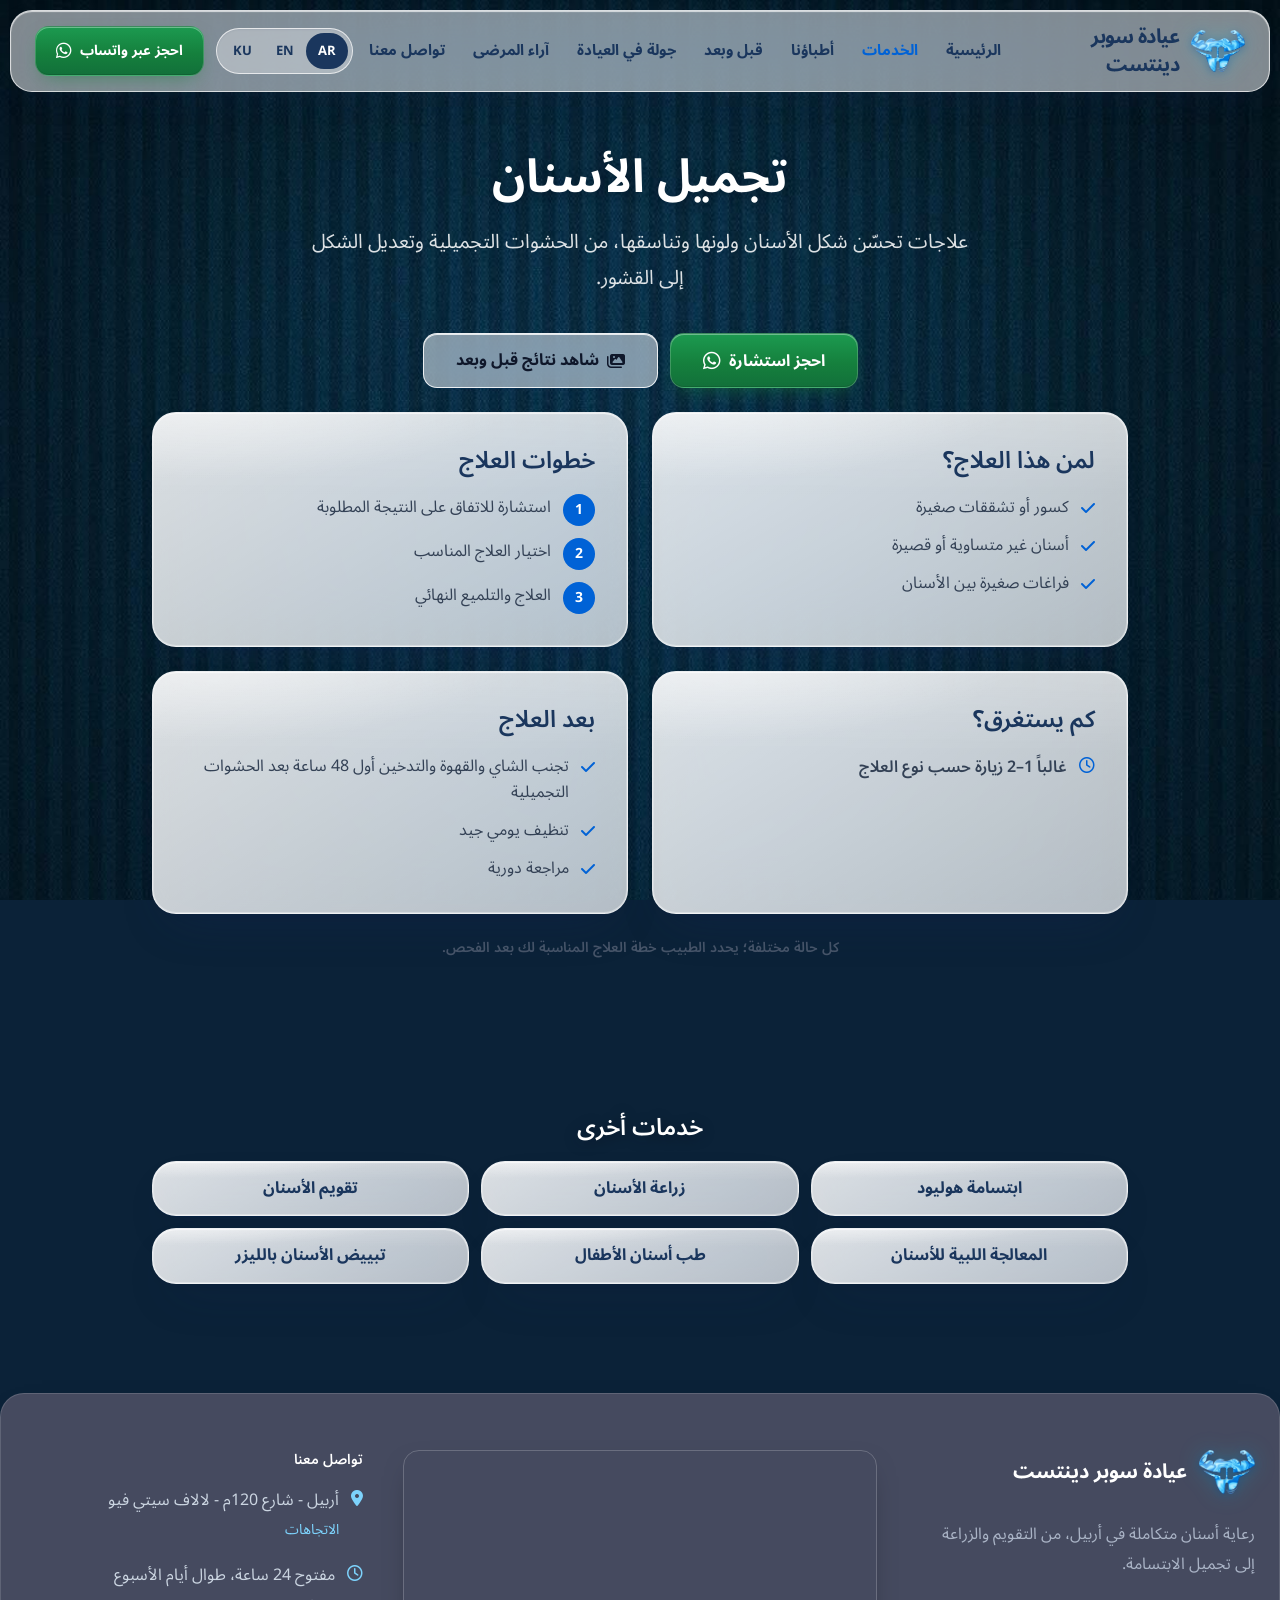
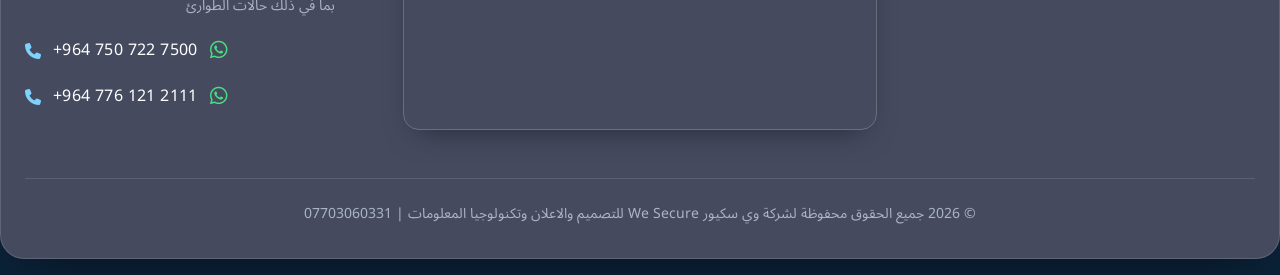
==== commit 20e3361c: "Dark navy pinstripe background; whiter glass panels for readability Co-Authored-By: Claude Opus 5.5 " ====
--- a/cosmetic-dentistry.html
+++ b/cosmetic-dentistry.html
@@ -18,7 +18,7 @@
 <link href="https://fonts.googleapis.com/css2?family=Inter:wght@400;500;600;700&family=Noto+Sans+Arabic:wght@400;500;600;700&display=swap" rel="stylesheet">
 <link rel="stylesheet" href="https://cdnjs.cloudflare.com/ajax/libs/font-awesome/6.4.0/css/all.min.css">
 <!-- Pre-built Tailwind CSS. If you add new Tailwind classes, styles.css must be rebuilt. -->
-<link rel="stylesheet" href="styles.css?v=46">
+<link rel="stylesheet" href="styles.css?v=47">
 
 </head>
 <body class="pb-[76px] md:pb-0 antialiased relative selection:bg-navyBlue selection:text-white font-sans ">
@@ -157,7 +157,7 @@
   </div>
 </div>
 
-<script src="site.js?v=46"></script>
+<script src="site.js?v=47"></script>
 <!-- AI Assistant Chat Widget -->
 <script src="https://app.aiassist.chat/widget.js" data-site-id="82ca7860-756f-42e5-a851-264dc3e4ab57" data-api-url="https://engine.aiassist.chat" async></script>
 </body>
--- a/styles.css
+++ b/styles.css
@@ -1 +1 @@
-*,:after,:before{--tw-border-spacing-x:0;--tw-border-spacing-y:0;--tw-translate-x:0;--tw-translate-y:0;--tw-rotate:0;--tw-skew-x:0;--tw-skew-y:0;--tw-scale-x:1;--tw-scale-y:1;--tw-pan-x: ;--tw-pan-y: ;--tw-pinch-zoom: ;--tw-scroll-snap-strictness:proximity;--tw-gradient-from-position: ;--tw-gradient-via-position: ;--tw-gradient-to-position: ;--tw-ordinal: ;--tw-slashed-zero: ;--tw-numeric-figure: ;--tw-numeric-spacing: ;--tw-numeric-fraction: ;--tw-ring-inset: ;--tw-ring-offset-width:0px;--tw-ring-offset-color:#fff;--tw-ring-color:rgba(59,130,246,.5);--tw-ring-offset-shadow:0 0 #0000;--tw-ring-shadow:0 0 #0000;--tw-shadow:0 0 #0000;--tw-shadow-colored:0 0 #0000;--tw-blur: ;--tw-brightness: ;--tw-contrast: ;--tw-grayscale: ;--tw-hue-rotate: ;--tw-invert: ;--tw-saturate: ;--tw-sepia: ;--tw-drop-shadow: ;--tw-backdrop-blur: ;--tw-backdrop-brightness: ;--tw-backdrop-contrast: ;--tw-backdrop-grayscale: ;--tw-backdrop-hue-rotate: ;--tw-backdrop-invert: ;--tw-backdrop-opacity: ;--tw-backdrop-saturate: ;--tw-backdrop-sepia: ;--tw-contain-size: ;--tw-contain-layout: ;--tw-contain-paint: ;--tw-contain-style: }::backdrop{--tw-border-spacing-x:0;--tw-border-spacing-y:0;--tw-translate-x:0;--tw-translate-y:0;--tw-rotate:0;--tw-skew-x:0;--tw-skew-y:0;--tw-scale-x:1;--tw-scale-y:1;--tw-pan-x: ;--tw-pan-y: ;--tw-pinch-zoom: ;--tw-scroll-snap-strictness:proximity;--tw-gradient-from-position: ;--tw-gradient-via-position: ;--tw-gradient-to-position: ;--tw-ordinal: ;--tw-slashed-zero: ;--tw-numeric-figure: ;--tw-numeric-spacing: ;--tw-numeric-fraction: ;--tw-ring-inset: ;--tw-ring-offset-width:0px;--tw-ring-offset-color:#fff;--tw-ring-color:rgba(59,130,246,.5);--tw-ring-offset-shadow:0 0 #0000;--tw-ring-shadow:0 0 #0000;--tw-shadow:0 0 #0000;--tw-shadow-colored:0 0 #0000;--tw-blur: ;--tw-brightness: ;--tw-contrast: ;--tw-grayscale: ;--tw-hue-rotate: ;--tw-invert: ;--tw-saturate: ;--tw-sepia: ;--tw-drop-shadow: ;--tw-backdrop-blur: ;--tw-backdrop-brightness: ;--tw-backdrop-contrast: ;--tw-backdrop-grayscale: ;--tw-backdrop-hue-rotate: ;--tw-backdrop-invert: ;--tw-backdrop-opacity: ;--tw-backdrop-saturate: ;--tw-backdrop-sepia: ;--tw-contain-size: ;--tw-contain-layout: ;--tw-contain-paint: ;--tw-contain-style: }/*! tailwindcss v3.4.19 | MIT License | https://tailwindcss.com*/*,:after,:before{box-sizing:border-box;border:0 solid #e5e7eb}:after,:before{--tw-content:""}:host,html{line-height:1.5;-webkit-text-size-adjust:100%;-moz-tab-size:4;-o-tab-size:4;tab-size:4;font-family:Noto Sans Arabic,Inter,sans-serif;font-feature-settings:normal;font-variation-settings:normal;-webkit-tap-highlight-color:transparent}body{margin:0;line-height:inherit}hr{height:0;color:inherit;border-top-width:1px}abbr:where([title]){-webkit-text-decoration:underline dotted;text-decoration:underline dotted}h1,h2,h3,h4,h5,h6{font-size:inherit;font-weight:inherit}a{color:inherit;text-decoration:inherit}b,strong{font-weight:bolder}code,kbd,pre,samp{font-family:ui-monospace,SFMono-Regular,Menlo,Monaco,Consolas,Liberation Mono,Courier New,monospace;font-feature-settings:normal;font-variation-settings:normal;font-size:1em}small{font-size:80%}sub,sup{font-size:75%;line-height:0;position:relative;vertical-align:baseline}sub{bottom:-.25em}sup{top:-.5em}table{text-indent:0;border-color:inherit;border-collapse:collapse}button,input,optgroup,select,textarea{font-family:inherit;font-feature-settings:inherit;font-variation-settings:inherit;font-size:100%;font-weight:inherit;line-height:inherit;letter-spacing:inherit;color:inherit;margin:0;padding:0}button,select{text-transform:none}button,input:where([type=button]),input:where([type=reset]),input:where([type=submit]){-webkit-appearance:button;background-color:transparent;background-image:none}:-moz-focusring{outline:auto}:-moz-ui-invalid{box-shadow:none}progress{vertical-align:baseline}::-webkit-inner-spin-button,::-webkit-outer-spin-button{height:auto}[type=search]{-webkit-appearance:textfield;outline-offset:-2px}::-webkit-search-decoration{-webkit-appearance:none}::-webkit-file-upload-button{-webkit-appearance:button;font:inherit}summary{display:list-item}blockquote,dd,dl,figure,h1,h2,h3,h4,h5,h6,hr,p,pre{margin:0}fieldset{margin:0}fieldset,legend{padding:0}menu,ol,ul{list-style:none;margin:0;padding:0}dialog{padding:0}textarea{resize:vertical}input::-moz-placeholder,textarea::-moz-placeholder{opacity:1;color:#9ca3af}input::placeholder,textarea::placeholder{opacity:1;color:#9ca3af}[role=button],button{cursor:pointer}:disabled{cursor:default}audio,canvas,embed,iframe,img,object,svg,video{display:block;vertical-align:middle}img,video{max-width:100%;height:auto}[hidden]:where(:not([hidden=until-found])){display:none}.pointer-events-none{pointer-events:none}.visible{visibility:visible}.fixed{position:fixed}.absolute{position:absolute}.relative{position:relative}.sticky{position:sticky}.inset-0{inset:0}.inset-x-0{left:0;right:0}.-end-5{inset-inline-end:-1.25rem}.-start-5{inset-inline-start:-1.25rem}.bottom-0{bottom:0}.left-0{left:0}.top-0{top:0}.top-\[45\%\]{top:45%}.top-full{top:100%}.isolate{isolation:isolate}.z-0{z-index:0}.z-10{z-index:10}.z-40{z-index:40}.z-50{z-index:50}.z-\[-1\]{z-index:-1}.z-\[60\]{z-index:60}.mx-3{margin-left:.75rem;margin-right:.75rem}.mx-auto{margin-left:auto;margin-right:auto}.mb-1{margin-bottom:.25rem}.mb-2{margin-bottom:.5rem}.mb-24{margin-bottom:6rem}.mb-4{margin-bottom:1rem}.mb-8{margin-bottom:2rem}.mt-1{margin-top:.25rem}.mt-1\.5{margin-top:.375rem}.mt-10{margin-top:2.5rem}.mt-12{margin-top:3rem}.mt-2{margin-top:.5rem}.mt-8{margin-top:2rem}.mt-auto{margin-top:auto}.line-clamp-2{-webkit-line-clamp:2}.line-clamp-2,.line-clamp-5{overflow:hidden;display:-webkit-box;-webkit-box-orient:vertical}.line-clamp-5{-webkit-line-clamp:5}.block{display:block}.inline-block{display:inline-block}.flex{display:flex}.inline-flex{display:inline-flex}.\!grid{display:grid!important}.grid{display:grid}.hidden{display:none}.aspect-\[16\/10\]{aspect-ratio:16/10}.aspect-\[3\/4\]{aspect-ratio:3/4}.aspect-\[4\/3\]{aspect-ratio:4/3}.h-11{height:2.75rem}.h-12{height:3rem}.h-2\.5{height:.625rem}.h-5{height:1.25rem}.h-6{height:1.5rem}.h-7{height:1.75rem}.h-8{height:2rem}.h-80{height:20rem}.h-full{height:100%}.max-h-full{max-height:100%}.min-h-\[1px\]{min-height:1px}.min-h-\[240px\]{min-height:240px}.min-h-\[600px\]{min-height:600px}.w-11{width:2.75rem}.w-2\.5{width:.625rem}.w-5{width:1.25rem}.w-6{width:1.5rem}.w-7{width:1.75rem}.w-8{width:2rem}.w-\[85\%\]{width:85%}.w-full{width:100%}.min-w-0{min-width:0}.max-w-2xl{max-width:42rem}.max-w-5xl{max-width:64rem}.max-w-6xl{max-width:72rem}.max-w-7xl{max-width:80rem}.max-w-\[1320px\]{max-width:1320px}.max-w-\[36ch\]{max-width:36ch}.max-w-\[420px\]{max-width:420px}.max-w-\[60ch\]{max-width:60ch}.max-w-\[62ch\]{max-width:62ch}.max-w-full{max-width:100%}.max-w-xl{max-width:36rem}.flex-1{flex:1 1 0%}.flex-\[1\.6\]{flex:1.6}.shrink-0{flex-shrink:0}.grow{flex-grow:1}.-translate-y-1\/2{--tw-translate-y:-50%}.-translate-y-1\/2,.transform{transform:translate(var(--tw-translate-x),var(--tw-translate-y)) rotate(var(--tw-rotate)) skewX(var(--tw-skew-x)) skewY(var(--tw-skew-y)) scaleX(var(--tw-scale-x)) scaleY(var(--tw-scale-y))}@keyframes ping{75%,to{transform:scale(2);opacity:0}}.animate-ping{animation:ping 1s cubic-bezier(0,0,.2,1) infinite}.cursor-zoom-out{cursor:zoom-out}.resize{resize:both}.snap-x{scroll-snap-type:x var(--tw-scroll-snap-strictness)}.snap-mandatory{--tw-scroll-snap-strictness:mandatory}.snap-start{scroll-snap-align:start}.grid-cols-2{grid-template-columns:repeat(2,minmax(0,1fr))}.flex-col{flex-direction:column}.flex-wrap{flex-wrap:wrap}.items-start{align-items:flex-start}.items-center{align-items:center}.items-stretch{align-items:stretch}.justify-end{justify-content:flex-end}.justify-center{justify-content:center}.justify-between{justify-content:space-between}.gap-1\.5{gap:.375rem}.gap-10{gap:2.5rem}.gap-2{gap:.5rem}.gap-3{gap:.75rem}.gap-4{gap:1rem}.gap-6{gap:1.5rem}.gap-x-5{-moz-column-gap:1.25rem;column-gap:1.25rem}.gap-y-3{row-gap:.75rem}.space-y-10>:not([hidden])~:not([hidden]){--tw-space-y-reverse:0;margin-top:calc(2.5rem*(1 - var(--tw-space-y-reverse)));margin-bottom:calc(2.5rem*var(--tw-space-y-reverse))}.space-y-2>:not([hidden])~:not([hidden]){--tw-space-y-reverse:0;margin-top:calc(.5rem*(1 - var(--tw-space-y-reverse)));margin-bottom:calc(.5rem*var(--tw-space-y-reverse))}.space-y-3>:not([hidden])~:not([hidden]){--tw-space-y-reverse:0;margin-top:calc(.75rem*(1 - var(--tw-space-y-reverse)));margin-bottom:calc(.75rem*var(--tw-space-y-reverse))}.space-y-4>:not([hidden])~:not([hidden]){--tw-space-y-reverse:0;margin-top:calc(1rem*(1 - var(--tw-space-y-reverse)));margin-bottom:calc(1rem*var(--tw-space-y-reverse))}.space-y-5>:not([hidden])~:not([hidden]){--tw-space-y-reverse:0;margin-top:calc(1.25rem*(1 - var(--tw-space-y-reverse)));margin-bottom:calc(1.25rem*var(--tw-space-y-reverse))}.space-y-6>:not([hidden])~:not([hidden]){--tw-space-y-reverse:0;margin-top:calc(1.5rem*(1 - var(--tw-space-y-reverse)));margin-bottom:calc(1.5rem*var(--tw-space-y-reverse))}.space-y-8>:not([hidden])~:not([hidden]){--tw-space-y-reverse:0;margin-top:calc(2rem*(1 - var(--tw-space-y-reverse)));margin-bottom:calc(2rem*var(--tw-space-y-reverse))}.self-start{align-self:flex-start}.overflow-hidden{overflow:hidden}.overflow-x-auto{overflow-x:auto}.scroll-smooth{scroll-behavior:smooth}.truncate{overflow:hidden;text-overflow:ellipsis}.truncate,.whitespace-nowrap{white-space:nowrap}.whitespace-pre-line{white-space:pre-line}.rounded-2xl{border-radius:1rem}.rounded-3xl{border-radius:1.5rem}.rounded-\[14px\]{border-radius:14px}.rounded-\[20px\]{border-radius:20px}.rounded-\[2rem\]{border-radius:2rem}.rounded-full{border-radius:9999px}.rounded-b-2xl{border-bottom-right-radius:1rem;border-bottom-left-radius:1rem}.rounded-t-\[23px\]{border-top-left-radius:23px;border-top-right-radius:23px}.border{border-width:1px}.border-\[1\.5px\]{border-width:1.5px}.border-b{border-bottom-width:1px}.border-t{border-top-width:1px}.border-navyBlue\/10{border-color:rgba(26,54,93,.1)}.border-navyBlue\/15{border-color:rgba(26,54,93,.15)}.border-slate-200{--tw-border-opacity:1;border-color:rgb(226 232 240/var(--tw-border-opacity,1))}.border-slate-300{--tw-border-opacity:1;border-color:rgb(203 213 225/var(--tw-border-opacity,1))}.border-slate-900\/10{border-color:rgba(15,23,42,.1)}.border-white\/20{border-color:hsla(0,0%,100%,.2)}.border-white\/30{border-color:hsla(0,0%,100%,.3)}.border-white\/60{border-color:hsla(0,0%,100%,.6)}.bg-\[\#1a73e8\]{--tw-bg-opacity:1;background-color:rgb(26 115 232/var(--tw-bg-opacity,1))}.bg-\[\#4ADE80\]{--tw-bg-opacity:1;background-color:rgb(74 222 128/var(--tw-bg-opacity,1))}.bg-black\/85{background-color:rgba(0,0,0,.85)}.bg-deepBlue{--tw-bg-opacity:1;background-color:rgb(0 98 214/var(--tw-bg-opacity,1))}.bg-navyBlue{--tw-bg-opacity:1;background-color:rgb(26 54 93/var(--tw-bg-opacity,1))}.bg-navyBlue\/20{background-color:rgba(26,54,93,.2)}.bg-sky-50{--tw-bg-opacity:1;background-color:rgb(240 249 255/var(--tw-bg-opacity,1))}.bg-slate-200{--tw-bg-opacity:1;background-color:rgb(226 232 240/var(--tw-bg-opacity,1))}.bg-whatsapp{--tw-bg-opacity:1;background-color:rgb(21 128 61/var(--tw-bg-opacity,1))}.bg-white{--tw-bg-opacity:1;background-color:rgb(255 255 255/var(--tw-bg-opacity,1))}.bg-white\/10{background-color:hsla(0,0%,100%,.1)}.bg-white\/60{background-color:hsla(0,0%,100%,.6)}.bg-white\/75{background-color:hsla(0,0%,100%,.75)}.bg-white\/95{background-color:hsla(0,0%,100%,.95)}.bg-gradient-to-t{background-image:linear-gradient(to top,var(--tw-gradient-stops))}.from-\[\#0A192F\]\/90{--tw-gradient-from:rgba(10,25,47,.9) var(--tw-gradient-from-position);--tw-gradient-to:rgba(10,25,47,0) var(--tw-gradient-to-position);--tw-gradient-stops:var(--tw-gradient-from),var(--tw-gradient-to)}.via-\[\#0A192F\]\/25{--tw-gradient-to:rgba(10,25,47,0) var(--tw-gradient-to-position);--tw-gradient-stops:var(--tw-gradient-from),rgba(10,25,47,.25) var(--tw-gradient-via-position),var(--tw-gradient-to)}.via-40\%{--tw-gradient-via-position:40%}.to-transparent{--tw-gradient-to:transparent var(--tw-gradient-to-position)}.object-cover{-o-object-fit:cover;object-fit:cover}.object-top{-o-object-position:top;object-position:top}.\!p-0{padding:0!important}.p-1{padding:.25rem}.p-1\.5{padding:.375rem}.p-2\.5{padding:.625rem}.p-3{padding:.75rem}.p-4{padding:1rem}.p-6{padding:1.5rem}.p-7{padding:1.75rem}.p-8{padding:2rem}.px-2{padding-left:.5rem;padding-right:.5rem}.px-2\.5{padding-left:.625rem;padding-right:.625rem}.px-3{padding-left:.75rem;padding-right:.75rem}.px-3\.5{padding-left:.875rem;padding-right:.875rem}.px-4{padding-left:1rem;padding-right:1rem}.px-5{padding-left:1.25rem;padding-right:1.25rem}.px-6{padding-left:1.5rem;padding-right:1.5rem}.px-8{padding-left:2rem;padding-right:2rem}.py-1\.5{padding-top:.375rem;padding-bottom:.375rem}.py-10{padding-top:2.5rem;padding-bottom:2.5rem}.py-12{padding-top:3rem;padding-bottom:3rem}.py-2{padding-top:.5rem;padding-bottom:.5rem}.py-2\.5{padding-top:.625rem;padding-bottom:.625rem}.py-3{padding-top:.75rem;padding-bottom:.75rem}.py-4{padding-top:1rem;padding-bottom:1rem}.pb-1{padding-bottom:.25rem}.pb-10{padding-bottom:2.5rem}.pb-12{padding-bottom:3rem}.pb-14{padding-bottom:3.5rem}.pb-4{padding-bottom:1rem}.pb-8{padding-bottom:2rem}.pb-\[76px\]{padding-bottom:76px}.pt-0{padding-top:0}.pt-1\.5{padding-top:.375rem}.pt-14{padding-top:3.5rem}.pt-2{padding-top:.5rem}.pt-24{padding-top:6rem}.pt-3{padding-top:.75rem}.pt-4{padding-top:1rem}.pt-6{padding-top:1.5rem}.text-left{text-align:left}.text-center{text-align:center}.text-start{text-align:start}.font-sans{font-family:Noto Sans Arabic,Inter,sans-serif}.text-2xl{font-size:1.5rem;line-height:2rem}.text-3xl{font-size:1.875rem;line-height:2.25rem}.text-5xl{font-size:3rem;line-height:1}.text-\[13\.5px\]{font-size:13.5px}.text-\[13px\]{font-size:13px}.text-\[15px\]{font-size:15px}.text-base{font-size:1rem;line-height:1.5rem}.text-lg{font-size:1.125rem;line-height:1.75rem}.text-sm{font-size:.875rem;line-height:1.25rem}.text-xl{font-size:1.25rem;line-height:1.75rem}.text-xs{font-size:.75rem;line-height:1rem}.font-black{font-weight:900}.font-bold{font-weight:700}.font-medium{font-weight:500}.font-normal{font-weight:400}.font-semibold{font-weight:600}.leading-none{line-height:1}.leading-relaxed{line-height:1.625}.leading-tight{line-height:1.25}.tracking-tight{letter-spacing:-.025em}.tracking-wide{letter-spacing:.025em}.tracking-wider{letter-spacing:.05em}.text-\[\#0062D6\]{--tw-text-opacity:1;color:rgb(0 98 214/var(--tw-text-opacity,1))}.text-\[\#15803D\]{--tw-text-opacity:1;color:rgb(21 128 61/var(--tw-text-opacity,1))}.text-\[\#7DD3FC\]{--tw-text-opacity:1;color:rgb(125 211 252/var(--tw-text-opacity,1))}.text-cyan-600{--tw-text-opacity:1;color:rgb(8 145 178/var(--tw-text-opacity,1))}.text-deepBlue{--tw-text-opacity:1;color:rgb(0 98 214/var(--tw-text-opacity,1))}.text-navyBlue{--tw-text-opacity:1;color:rgb(26 54 93/var(--tw-text-opacity,1))}.text-slate-200{--tw-text-opacity:1;color:rgb(226 232 240/var(--tw-text-opacity,1))}.text-slate-500{--tw-text-opacity:1;color:rgb(100 116 139/var(--tw-text-opacity,1))}.text-slate-600{--tw-text-opacity:1;color:rgb(71 85 105/var(--tw-text-opacity,1))}.text-slate-700{--tw-text-opacity:1;color:rgb(51 65 85/var(--tw-text-opacity,1))}.text-slate-900{--tw-text-opacity:1;color:rgb(15 23 42/var(--tw-text-opacity,1))}.text-whatsapp{--tw-text-opacity:1;color:rgb(21 128 61/var(--tw-text-opacity,1))}.text-white{--tw-text-opacity:1;color:rgb(255 255 255/var(--tw-text-opacity,1))}.text-white\/85{color:hsla(0,0%,100%,.85)}.text-white\/90{color:hsla(0,0%,100%,.9)}.text-yellow-400{--tw-text-opacity:1;color:rgb(250 204 21/var(--tw-text-opacity,1))}.text-yellow-500{--tw-text-opacity:1;color:rgb(234 179 8/var(--tw-text-opacity,1))}.underline{text-decoration-line:underline}.decoration-white\/40{text-decoration-color:hsla(0,0%,100%,.4)}.underline-offset-4{text-underline-offset:4px}.antialiased{-webkit-font-smoothing:antialiased;-moz-osx-font-smoothing:grayscale}.opacity-60{opacity:.6}.shadow-\[0_-4px_16px_rgba\(15\2c 23\2c 42\2c \.08\)\]{--tw-shadow:0 -4px 16px rgba(15,23,42,.08);--tw-shadow-colored:0 -4px 16px var(--tw-shadow-color);box-shadow:var(--tw-ring-offset-shadow,0 0 #0000),var(--tw-ring-shadow,0 0 #0000),var(--tw-shadow)}.shadow-\[0_12px_30px_-14px_rgba\(0\2c 0\2c 0\2c \.5\)\]{--tw-shadow:0 12px 30px -14px rgba(0,0,0,.5);--tw-shadow-colored:0 12px 30px -14px var(--tw-shadow-color);box-shadow:var(--tw-ring-offset-shadow,0 0 #0000),var(--tw-ring-shadow,0 0 #0000),var(--tw-shadow)}.shadow-\[0_1px_2px_rgba\(15\2c 23\2c 42\2c \.04\)\2c 0_8px_24px_rgba\(15\2c 23\2c 42\2c \.08\)\]{--tw-shadow:0 1px 2px rgba(15,23,42,.04),0 8px 24px rgba(15,23,42,.08);--tw-shadow-colored:0 1px 2px var(--tw-shadow-color),0 8px 24px var(--tw-shadow-color);box-shadow:var(--tw-ring-offset-shadow,0 0 #0000),var(--tw-ring-shadow,0 0 #0000),var(--tw-shadow)}.shadow-cta{--tw-shadow:0 1px 2px rgba(0,0,0,.08),0 6px 16px rgba(21,128,61,.28);--tw-shadow-colored:0 1px 2px var(--tw-shadow-color),0 6px 16px var(--tw-shadow-color)}.shadow-cta,.shadow-lg{box-shadow:var(--tw-ring-offset-shadow,0 0 #0000),var(--tw-ring-shadow,0 0 #0000),var(--tw-shadow)}.shadow-lg{--tw-shadow:0 10px 15px -3px rgba(0,0,0,.1),0 4px 6px -4px rgba(0,0,0,.1);--tw-shadow-colored:0 10px 15px -3px var(--tw-shadow-color),0 4px 6px -4px var(--tw-shadow-color)}.shadow-sm{--tw-shadow:0 1px 2px 0 rgba(0,0,0,.05);--tw-shadow-colored:0 1px 2px 0 var(--tw-shadow-color);box-shadow:var(--tw-ring-offset-shadow,0 0 #0000),var(--tw-ring-shadow,0 0 #0000),var(--tw-shadow)}.filter{filter:var(--tw-blur) var(--tw-brightness) var(--tw-contrast) var(--tw-grayscale) var(--tw-hue-rotate) var(--tw-invert) var(--tw-saturate) var(--tw-sepia) var(--tw-drop-shadow)}.transition-all{transition-property:all;transition-timing-function:cubic-bezier(.4,0,.2,1);transition-duration:.15s}.transition-colors{transition-property:color,background-color,border-color,text-decoration-color,fill,stroke;transition-timing-function:cubic-bezier(.4,0,.2,1);transition-duration:.15s}.transition-transform{transition-property:transform;transition-timing-function:cubic-bezier(.4,0,.2,1);transition-duration:.15s}.duration-200{transition-duration:.2s}.duration-500{transition-duration:.5s}html{scroll-behavior:smooth}body{color:#1a365d;overflow-x:hidden}[id],footer,section{scroll-margin-top:90px}@media (prefers-reduced-motion:reduce){html{scroll-behavior:auto}.bg-video{display:none}}.glass-panel{background:#fff!important;border:1px solid #e2e8f0;box-shadow:0 1px 2px rgba(15,23,42,.04),0 8px 24px rgba(15,23,42,.06);transition:transform .15s ease,box-shadow .15s ease,border-color .15s ease}a.glass-panel:hover{border-color:#cbd5e1;box-shadow:0 2px 4px rgba(15,23,42,.05),0 16px 32px rgba(15,23,42,.1)}.site-header{background:hsla(0,0%,100%,.8);-webkit-backdrop-filter:blur(20px) saturate(180%);backdrop-filter:blur(20px) saturate(180%);border-bottom:1px solid rgba(15,23,42,.08)}.hero-panel{background:hsla(0,0%,100%,.84);-webkit-backdrop-filter:blur(24px) saturate(160%);backdrop-filter:blur(24px) saturate(160%);border:1px solid hsla(0,0%,100%,.9);box-shadow:0 1px 2px rgba(15,23,42,.06),0 20px 48px rgba(15,23,42,.14)}.stat-tile{background:hsla(0,0%,100%,.9);-webkit-backdrop-filter:blur(16px) saturate(160%);backdrop-filter:blur(16px) saturate(160%);border:1px solid hsla(0,0%,100%,.95);box-shadow:0 8px 24px rgba(15,23,42,.08)}.card{background:#fff;border:1px solid rgba(26,54,93,.08);box-shadow:0 6px 24px rgba(26,54,93,.06)}.subtext-glow,.text-glow{color:#1a365d}.lang-text{display:none}html[lang=ar] .lang-ar,html[lang=en] .lang-en,html[lang=ku] .lang-ku{display:inline-block}html[lang=ar] .lang-ar-block,html[lang=en] .lang-en-block,html[lang=ku] .lang-ku-block{display:block}.ba{position:relative;overflow:hidden;aspect-ratio:4/3;-webkit-user-select:none;-moz-user-select:none;user-select:none;background:#e2e8f0}.ba img{position:absolute;inset:0;width:100%;height:100%;-o-object-fit:cover;object-fit:cover}.ba .ba-before{clip-path:inset(0 calc(100% - var(--pos, 50%)) 0 0)}.ba .ba-line{top:0;bottom:0;left:var(--pos,50%);width:3px;margin-left:-1.5px;box-shadow:0 0 8px rgba(0,0,0,.3);pointer-events:none}.ba .ba-knob,.ba .ba-line{position:absolute;background:#fff}.ba .ba-knob{top:50%;left:50%;width:40px;height:40px;margin:-20px 0 0 -20px;border-radius:9999px;color:#1a365d;display:flex;align-items:center;justify-content:center;font-size:14px;box-shadow:0 2px 10px rgba(0,0,0,.25)}.ba input[type=range]{position:absolute;inset:0;width:100%;height:100%;opacity:0;cursor:ew-resize;margin:0}.ba .ba-tag{position:absolute;top:10px;padding:2px 10px;border-radius:9999px;background:rgba(26,54,93,.75);color:#fff;font-size:12px;font-weight:700;pointer-events:none}.filter-btn.is-active{background:#1a365d;color:#fff}.logo-metal{position:relative;display:inline-block;flex-shrink:0;filter:drop-shadow(0 2px 4px rgba(0,60,140,.35)) drop-shadow(0 0 10px rgba(0,229,255,.25))}.logo-metal:after{content:"";position:absolute;inset:0;pointer-events:none;background:linear-gradient(115deg,transparent 35%,hsla(0,0%,100%,.85) 48%,rgba(200,245,255,.6) 52%,transparent 65%);background-size:250% 100%;background-position:150% 0;-webkit-mask:url(super-dentist-logo.png) center/contain no-repeat;mask:url(super-dentist-logo.png) center/contain no-repeat;mix-blend-mode:screen;animation:logo-shine 5s ease-in-out infinite}a:hover .logo-metal:after{animation-duration:1.6s}@keyframes logo-shine{0%,60%{background-position:150% 0}to{background-position:-50% 0}}@media (prefers-reduced-motion:reduce){.logo-metal:after{animation:none;display:none}}.no-scrollbar{scrollbar-width:none}.no-scrollbar::-webkit-scrollbar{display:none}h1{line-height:1.15!important}h2{line-height:1.2!important}html[lang=ar] h1,html[lang=ku] h1{line-height:1.35!important}html[lang=ar] h2,html[lang=ku] h2{line-height:1.4!important}html[lang=en] h1,html[lang=en] h2{letter-spacing:-.02em}a:focus-visible,button:focus-visible{outline:3px solid #0062d6;outline-offset:3px}.t-display{font-size:clamp(2.25rem,1.6rem + 2.8vw,4rem);letter-spacing:-.025em}.t-h1{font-size:clamp(2rem,1.6rem + 1.6vw,3rem)}.t-h2{font-size:clamp(1.75rem,1.45rem + 1.2vw,2.5rem)}.t-h3{font-size:clamp(1.25rem,1.15rem + .4vw,1.5rem);line-height:1.3}.t-lead{font-size:clamp(1.0625rem,1rem + .3vw,1.25rem);line-height:1.6;font-weight:400}h1.t-display{line-height:1.1!important}html[lang=ar] .t-display,html[lang=ku] .t-display{line-height:1.35!important;letter-spacing:0}html[lang=ar] .t-lead,html[lang=ku] .t-lead{line-height:1.8}html[lang=ar] .t-h3,html[lang=ku] .t-h3{line-height:1.45}body{font-size:1rem;line-height:1.65}html[lang=ar] body,html[lang=ku] body{line-height:1.85}html[lang=en] body{font-family:Inter,system-ui,-apple-system,Segoe UI,sans-serif}.hero-overlay{background:linear-gradient(90deg,rgba(10,25,47,.8),rgba(10,25,47,.5) 50%,rgba(10,25,47,.18))}html[dir=rtl] .hero-overlay{background:linear-gradient(270deg,rgba(10,25,47,.8),rgba(10,25,47,.5) 50%,rgba(10,25,47,.18))}@media (max-width:767px){.hero-overlay,html[dir=rtl] .hero-overlay{background:rgba(10,25,47,.62)}}:root{--section-y:clamp(56px,6vw,104px);--radius-sm:8px;--radius-md:14px;--radius-lg:20px;--shadow-sm:0 1px 2px rgba(15,23,42,.05);--shadow-md:0 1px 2px rgba(15,23,42,.04),0 8px 24px rgba(15,23,42,.08)}main>div>section:not(#home):not(#stats),main>section:not(#home):not(#stats){padding-top:var(--section-y);padding-bottom:var(--section-y)}main>section#location{padding-top:0}.card,.glass-panel{border-radius:var(--radius-lg)!important}.card{box-shadow:var(--shadow-md);border-color:#e2e8f0}#btn-ar,#btn-en,#btn-ku{min-height:34px;min-width:40px}main>section.page-head{padding-top:calc(96px + clamp(28px, 4vw, 64px))!important;padding-bottom:28px!important}main>section.page-head+section{padding-top:8px!important}:root{--glass:hsla(0,0%,100%,.42);--glass-strong:hsla(0,0%,100%,.62);--glass-edge:hsla(0,0%,100%,.65);--glass-blur:blur(28px) saturate(185%);--glass-shadow:0 1px 1px hsla(0,0%,100%,.6) inset,0 -1px 1px hsla(0,0%,100%,.18) inset,0 0 0 1px hsla(0,0%,100%,.22) inset,0 22px 48px -22px rgba(20,40,90,.38),0 6px 16px -10px rgba(20,40,90,.22)}body{background:#d8e6fb!important}body:before{content:"";position:fixed;inset:0;z-index:-1;pointer-events:none;background:radial-gradient(60vmax 50vmax at 0 0,rgba(59,130,246,.55),transparent 60%),radial-gradient(50vmax 45vmax at 100% 10%,rgba(139,92,246,.42),transparent 62%),radial-gradient(55vmax 50vmax at 15% 100%,rgba(20,184,166,.45),transparent 60%),radial-gradient(45vmax 40vmax at 95% 95%,rgba(236,72,153,.28),transparent 62%),radial-gradient(40vmax 35vmax at 55% 50%,rgba(125,211,252,.45),transparent 65%),linear-gradient(160deg,#cfe0fb,#e4ddfb 50%,#d3f1ee)}.card,.crystal,.glass-panel,.stat-tile{position:relative;isolation:isolate;overflow:hidden;background:linear-gradient(150deg,hsla(0,0%,100%,.58),hsla(0,0%,100%,.34) 55%,hsla(0,0%,100%,.26))!important;-webkit-backdrop-filter:var(--glass-blur);backdrop-filter:var(--glass-blur);border:1px solid var(--glass-edge)!important;border-radius:24px!important;box-shadow:var(--glass-shadow)!important;transition:transform .3s cubic-bezier(.2,.8,.2,1),box-shadow .3s,background .3s}.crystal>.cg{position:absolute;pointer-events:none;z-index:-1;margin:0!important}.crystal>.cg-lens{inset:0;border-radius:inherit;background:radial-gradient(120% 70% at 12% -10%,hsla(0,0%,100%,.55),transparent 55%),linear-gradient(180deg,hsla(0,0%,100%,.18),transparent 35%)}.crystal>.cg-spec{width:320px;height:320px;left:30%;top:28%;border-radius:50%;background:radial-gradient(closest-side,hsla(0,0%,100%,.45),hsla(0,0%,100%,.1) 50%,transparent 75%);transform:translate(calc(var(--sx,0px) - 160px),calc(var(--sy,0px) - 160px));transition:transform .4s cubic-bezier(.2,.8,.2,1),opacity .3s;opacity:0}.crystal:hover>.cg-spec{opacity:1}a.crystal:hover,button.crystal:hover{transform:translateY(-3px);background:linear-gradient(150deg,hsla(0,0%,100%,.66),hsla(0,0%,100%,.4))!important}.crystal-dark{background:linear-gradient(150deg,rgba(20,35,70,.5),rgba(10,25,55,.34))!important;border-color:hsla(0,0%,100%,.28)!important;-webkit-backdrop-filter:blur(30px) saturate(170%);backdrop-filter:blur(30px) saturate(170%)}.crystal-dark>.cg-lens{background:radial-gradient(120% 70% at 12% -10%,hsla(0,0%,100%,.22),transparent 55%)}.hero-overlay,html[dir=rtl] .hero-overlay{background:linear-gradient(180deg,rgba(10,25,47,.25),rgba(10,25,47,.35))}.stat-tile{background:linear-gradient(150deg,hsla(0,0%,100%,.72),hsla(0,0%,100%,.5))!important}nav.site-header{top:10px;left:50%;transform:translateX(-50%);width:min(1320px,calc(100% - 20px))!important;border-radius:22px;background:hsla(0,0%,100%,.5);-webkit-backdrop-filter:blur(30px) saturate(190%);backdrop-filter:blur(30px) saturate(190%);border:1px solid hsla(0,0%,100%,.7);box-shadow:inset 0 1px 1px hsla(0,0%,100%,.7),0 12px 32px -14px rgba(20,40,90,.35)}nav.site-header:after{display:none}#mobile-menu{top:calc(100% + 8px);border-radius:22px;background:hsla(0,0%,100%,.62)!important;-webkit-backdrop-filter:blur(30px) saturate(190%);backdrop-filter:blur(30px) saturate(190%);border:1px solid hsla(0,0%,100%,.7);box-shadow:0 20px 40px -18px rgba(20,40,90,.35)}nav.site-header [role=group]{background:hsla(0,0%,100%,.35)!important;border:1px solid hsla(0,0%,100%,.7)!important;box-shadow:inset 0 1px 2px rgba(20,40,90,.08)}.bg-whatsapp{background:linear-gradient(180deg,#1c9a50,#15803d 55%,#12703a)!important;box-shadow:inset 0 1px 0 hsla(0,0%,100%,.35),inset 0 -1px 0 rgba(0,0,0,.12),0 8px 20px -8px rgba(21,128,61,.6)!important;border:1px solid hsla(0,0%,100%,.18)}.bg-whatsapp:hover{background:linear-gradient(180deg,#188b48,#12703a)!important}a.border-\[1\.5px\],a.border-slate-300{background:hsla(0,0%,100%,.5)!important;border-color:hsla(0,0%,100%,.85)!important;-webkit-backdrop-filter:blur(20px) saturate(180%);backdrop-filter:blur(20px) saturate(180%);box-shadow:inset 0 1px 0 hsla(0,0%,100%,.8),0 6px 16px -10px rgba(20,40,90,.3)}a.border-slate-300:hover{background:hsla(0,0%,100%,.72)!important}#home a.border-white\/60{background:hsla(0,0%,100%,.16)!important;border-color:hsla(0,0%,100%,.5)!important;-webkit-backdrop-filter:blur(16px);backdrop-filter:blur(16px)}#mobile-cta{left:8px!important;right:8px!important;bottom:8px!important;border-radius:22px;background:hsla(0,0%,100%,.55)!important;border:1px solid hsla(0,0%,100%,.75)!important;-webkit-backdrop-filter:blur(30px) saturate(190%);backdrop-filter:blur(30px) saturate(190%);box-shadow:inset 0 1px 1px hsla(0,0%,100%,.7),0 16px 36px -14px rgba(20,40,90,.4)!important}footer.footer-glass{color:#334155}#home+*,.to-\[\#f4f9fd\]{--tw-gradient-to:transparent!important}@media (hover:none),(max-width:767px){:root{--glass-blur:blur(18px) saturate(170%)}.crystal>.cg-spec{display:none}}@media (prefers-reduced-motion:reduce){.crystal{transition:none}a.crystal:hover{transform:none}}.crystal-dark{background:linear-gradient(150deg,rgba(15,30,60,.22),rgba(10,25,55,.12))!important;-webkit-backdrop-filter:blur(5px) saturate(140%)!important;backdrop-filter:blur(5px) saturate(140%)!important;border-color:hsla(0,0%,100%,.35)!important}.crystal-dark>.cg-lens{background:linear-gradient(180deg,hsla(0,0%,100%,.1),transparent 40%)}.crystal-dark>.cg-spec{display:none}.crystal-dark h1,.crystal-dark p,.crystal-dark>span{text-shadow:0 1px 2px rgba(0,0,0,.25),0 2px 18px rgba(5,15,35,.45)}.crystal-dark{-webkit-backdrop-filter:none!important;backdrop-filter:none!important;border:0!important;box-shadow:none!important}.crystal-dark>.cg-lens{display:none}.stat-tile,.stat-tile.crystal{background:linear-gradient(150deg,rgba(15,30,60,.22),rgba(10,25,55,.12))!important;-webkit-backdrop-filter:blur(5px) saturate(140%)!important;backdrop-filter:blur(5px) saturate(140%)!important;border:1px solid hsla(0,0%,100%,.35)!important;box-shadow:0 10px 30px -18px rgba(5,15,35,.45)!important}.stat-tile>.cg-lens{background:linear-gradient(180deg,hsla(0,0%,100%,.1),transparent 40%)}.stat-tile>.cg-spec{display:none}.stat-tile span{color:#fff!important;text-shadow:0 1px 2px rgba(0,0,0,.25),0 2px 18px rgba(5,15,35,.45)}.stat-tile .text-yellow-500{color:#facc15!important}.video-fade{-webkit-mask-image:linear-gradient(180deg,#000 78%,transparent);mask-image:linear-gradient(180deg,#000 78%,transparent)}#specialists{background:radial-gradient(60% 80% at 15% 0,rgba(56,189,248,.18),transparent 60%),radial-gradient(50% 70% at 90% 100%,rgba(139,92,246,.18),transparent 60%),linear-gradient(180deg,#0a192f,#0e2244)}#specialists h2{color:#fff!important}#specialists h2 .text-deepBlue{color:#7dd3fc!important}#specialists .doctor-card{border-color:hsla(0,0%,100%,.12)!important;box-shadow:0 24px 50px -24px rgba(0,0,0,.6)!important}.svc-card{padding:0!important}.svc-cover{background:radial-gradient(120% 120% at 20% 0,var(--c2) 0,var(--c1) 70%)}.svc-cover:after{content:"";position:absolute;inset:0;background:linear-gradient(180deg,hsla(0,0%,100%,.18),transparent 40%,rgba(0,0,0,.12))}.svc-orb{position:absolute;border-radius:50%;background:hsla(0,0%,100%,.18);-webkit-backdrop-filter:blur(6px);backdrop-filter:blur(6px);border:1px solid hsla(0,0%,100%,.35)}.svc-orb-1{width:55%;aspect-ratio:1;right:-12%;top:-25%}.svc-orb-2{width:35%;aspect-ratio:1;left:-8%;bottom:-18%}.svc-icon{position:absolute;left:50%;top:50%;transform:translate(-50%,-50%);width:84px;height:84px;border-radius:26px;display:flex;align-items:center;justify-content:center;font-size:38px;color:#fff;z-index:1;background:hsla(0,0%,100%,.2);border:1px solid hsla(0,0%,100%,.55);-webkit-backdrop-filter:blur(12px) saturate(160%);backdrop-filter:blur(12px) saturate(160%);box-shadow:inset 0 1px 0 hsla(0,0%,100%,.6),0 12px 30px -10px rgba(0,0,0,.35);transition:transform .35s cubic-bezier(.2,.8,.2,1)}.svc-card:hover .svc-icon{transform:translate(-50%,-50%) scale(1.08)}.svc-cover img{position:absolute;inset:0;width:100%;height:100%;-o-object-fit:cover;object-fit:cover;transition:transform .5s cubic-bezier(.2,.8,.2,1)}.svc-card:hover .svc-cover img{transform:scale(1.05)}.svc-cover.has-photo .svc-icon,.svc-cover.has-photo .svc-orb{display:none}#reviews{position:relative;isolation:isolate;overflow:hidden}#reviews:before{content:"";position:absolute;inset:0;z-index:-2;background:url(reviews-bg.jpg) 100%/cover no-repeat}html[dir=rtl] #reviews:before{transform:scaleX(-1)}#reviews:after{content:"";position:absolute;inset:0;z-index:-1;background:linear-gradient(90deg,rgba(110,180,225,.55),rgba(110,180,225,.2) 55%,rgba(110,180,225,0)),linear-gradient(180deg,hsla(0,0%,100%,.08),rgba(10,40,80,.12))}html[dir=rtl] #reviews:after{background:linear-gradient(270deg,rgba(110,180,225,.55),rgba(110,180,225,.2) 55%,rgba(110,180,225,0)),linear-gradient(180deg,hsla(0,0%,100%,.08),rgba(10,40,80,.12))}#reviews h2{color:#0a2540!important}#reviews:before{background:#020c24 url(reviews-bg.jpg?v=2) 100%/cover no-repeat}#reviews:after,html[dir=rtl] #reviews:after{background:linear-gradient(180deg,rgba(2,12,36,.15),rgba(2,12,36,.25))}#reviews h2{color:#fff!important}#reviews h2 .text-deepBlue{color:#7dd3fc!important}#reviews .card,#reviews .crystal{background:linear-gradient(150deg,hsla(0,0%,100%,.9),hsla(0,0%,100%,.78))!important}body{background:#e6eff9!important}body:before{background:radial-gradient(60vmax 50vmax at 0 0,rgba(56,189,248,.3),transparent 60%),radial-gradient(50vmax 45vmax at 100% 8%,rgba(37,99,235,.24),transparent 62%),radial-gradient(55vmax 50vmax at 10% 100%,rgba(14,165,233,.22),transparent 60%),radial-gradient(48vmax 42vmax at 95% 95%,rgba(30,64,175,.2),transparent 62%),radial-gradient(40vmax 35vmax at 55% 50%,rgba(186,230,253,.45),transparent 65%),linear-gradient(160deg,#d9e8f8,#e9f1fb 50%,#d3e5f3)!important}#specialists{background:radial-gradient(60% 80% at 15% 10%,rgba(56,189,248,.18),transparent 60%),radial-gradient(50% 70% at 90% 90%,rgba(37,99,235,.22),transparent 60%),linear-gradient(180deg,rgba(10,25,47,0),#0a192f 36px,#0e2244 calc(100% - 36px),rgba(14,34,68,0))!important}#reviews:after,#reviews:before{-webkit-mask-image:linear-gradient(180deg,transparent,#000 36px,#000 calc(100% - 36px),transparent);mask-image:linear-gradient(180deg,transparent,#000 36px,#000 calc(100% - 36px),transparent)}.t-h2 .text-deepBlue,h2 .text-deepBlue{color:#1d6fd6}html[lang=ar] .svc-card p>.lang-ar,html[lang=en] .svc-card p>.lang-en,html[lang=ku] .svc-card p>.lang-ku{display:-webkit-box;-webkit-line-clamp:2;-webkit-box-orient:vertical;overflow:hidden}#teasers{background:radial-gradient(55% 80% at 85% 20%,rgba(56,189,248,.16),transparent 60%),radial-gradient(45% 70% at 10% 90%,rgba(37,99,235,.2),transparent 60%),linear-gradient(180deg,rgba(10,25,47,0),#0a192f 36px,#031029)!important}#teasers .crystal,#teasers .glass-panel{background:linear-gradient(150deg,hsla(0,0%,100%,.12),hsla(0,0%,100%,.05))!important;border-color:hsla(0,0%,100%,.18)!important;box-shadow:inset 0 1px 0 hsla(0,0%,100%,.18),0 24px 50px -24px rgba(0,0,0,.55)!important}#teasers .glass-panel:hover{background:linear-gradient(150deg,hsla(0,0%,100%,.18),hsla(0,0%,100%,.08))!important}#teasers .crystal>.cg-lens{background:radial-gradient(120% 70% at 12% -10%,hsla(0,0%,100%,.14),transparent 55%)}#teasers h2{color:#fff!important}#teasers p{color:#cbd5e1!important}#teasers .text-deepBlue,#teasers i,#teasers span.font-bold{color:#7dd3fc!important}#reviews:after,#reviews:before{-webkit-mask-image:linear-gradient(180deg,#000,#000 calc(100% - 36px),transparent)!important;mask-image:linear-gradient(180deg,#000,#000 calc(100% - 36px),transparent)!important}#reviews{background:linear-gradient(180deg,#031029,#031029 calc(100% - 36px),rgba(3,16,41,0))}#reviews:before{-webkit-mask-image:linear-gradient(180deg,transparent,#000 110px,#000 calc(100% - 36px),transparent)!important;mask-image:linear-gradient(180deg,transparent,#000 110px,#000 calc(100% - 36px),transparent)!important}:root{--slate-dark:#454a5f;--slate-darker:#3a3e50}#specialists{background:radial-gradient(60% 80% at 15% 10%,hsla(0,0%,100%,.06),transparent 60%),radial-gradient(50% 70% at 90% 90%,rgba(125,211,252,.07),transparent 60%),linear-gradient(180deg,rgba(69,74,95,0),#454a5f 36px,#3e4255 calc(100% - 36px),rgba(62,66,85,0))!important}#teasers{background:radial-gradient(55% 80% at 85% 20%,rgba(125,211,252,.07),transparent 60%),linear-gradient(180deg,rgba(69,74,95,0),#454a5f 36px,#3a3e50)!important}#reviews:after,html[dir=rtl] #reviews:after{background:rgba(69,74,95,.55)!important;mix-blend-mode:color}#specialists .doctor-card .bg-gradient-to-t{--tw-gradient-from:rgba(58,62,80,.92) var(--tw-gradient-from-position)!important}.hero-overlay,html[dir=rtl] .hero-overlay{background:linear-gradient(180deg,rgba(50,54,72,.28),rgba(50,54,72,.38))!important}.stat-tile,.stat-tile.crystal{background:linear-gradient(150deg,rgba(69,74,95,.3),rgba(58,62,80,.16))!important}#reviews:before{filter:saturate(.45) brightness(1.75) contrast(.92)}#reviews:after,html[dir=rtl] #reviews:after{background:transparent!important;mix-blend-mode:normal}#reviews{background:linear-gradient(180deg,#3a3e50,#3a3e50 calc(100% - 36px),rgba(58,62,80,0))!important}.video-fade{-webkit-mask-image:none!important;mask-image:none!important}#specialists{background:radial-gradient(60% 80% at 15% 10%,hsla(0,0%,100%,.06),transparent 60%),radial-gradient(50% 70% at 90% 90%,rgba(125,211,252,.07),transparent 60%),linear-gradient(180deg,#454a5f,#3e4255)!important}#teasers{background:radial-gradient(55% 80% at 85% 20%,rgba(125,211,252,.07),transparent 60%),linear-gradient(180deg,#454a5f,#3a3e50)!important}#reviews{background:#3a3e50!important}#reviews:after,#reviews:before{-webkit-mask-image:linear-gradient(180deg,transparent,#000 110px,#000)!important;mask-image:linear-gradient(180deg,transparent,#000 110px,#000)!important}#reviews,#specialists,#teasers{background:#454a5f!important}#reviews:after,#reviews:before{-webkit-mask-image:none!important;mask-image:none!important}#aurora-bg{position:fixed;inset:0;width:100vw;height:100vh;z-index:-1;pointer-events:none}footer.footer-glass{background:#454a5f!important;border-color:hsla(0,0%,100%,.14)!important;-webkit-backdrop-filter:none!important;backdrop-filter:none!important;box-shadow:0 24px 50px -24px rgba(0,0,0,.45)!important;color:#cbd5e1}footer.footer-glass>.cg-lens{display:none}footer .net-canvas{position:absolute;inset:0;width:100%;height:100%;z-index:0;pointer-events:none;border-radius:inherit}footer.footer-glass>div{position:relative;z-index:1}footer.footer-glass .text-navyBlue{color:#fff!important}footer.footer-glass .text-slate-700{color:#cbd5e1!important}footer.footer-glass .text-slate-600{color:#aab4c6!important}footer.footer-glass .text-\[\#0062D6\]{color:#7dd3fc!important}footer.footer-glass .text-\[\#15803D\]{color:#4ade80!important}footer.footer-glass .border-slate-900\/10{border-color:hsla(0,0%,100%,.12)!important}footer.footer-glass a:hover{color:#fff!important}#reviews,#teasers{background:transparent!important}#reviews:after,#reviews:before{display:none!important}#reviews h2,#teasers h2{color:#1a365d!important}#reviews h2 .text-deepBlue,#teasers h2 .text-deepBlue{color:#1d6fd6!important}#teasers p{color:#475569!important}#teasers .text-deepBlue,#teasers i,#teasers span.font-bold{color:#0062d6!important}#reviews .card,#reviews .crystal,#teasers .crystal,#teasers .glass-panel{background:linear-gradient(150deg,hsla(0,0%,100%,.58),hsla(0,0%,100%,.34) 55%,hsla(0,0%,100%,.26))!important;border-color:hsla(0,0%,100%,.65)!important;box-shadow:var(--glass-shadow)!important}#teasers .glass-panel:hover{background:linear-gradient(150deg,hsla(0,0%,100%,.66),hsla(0,0%,100%,.4))!important}#reviews .crystal>.cg-lens,#teasers .crystal>.cg-lens{background:radial-gradient(120% 70% at 12% -10%,hsla(0,0%,100%,.55),transparent 55%),linear-gradient(180deg,hsla(0,0%,100%,.18),transparent 35%)}#bubbles-bg{position:fixed;inset:0;width:100vw;height:100vh;z-index:-1;pointer-events:none}body{background:#d6b687!important}body:before{background:radial-gradient(60vmax 50vmax at 0 0,hsla(38,70%,80%,.7),transparent 60%),radial-gradient(50vmax 45vmax at 100% 8%,hsla(34,44%,59%,.45),transparent 62%),radial-gradient(55vmax 50vmax at 10% 100%,hsla(35,46%,64%,.5),transparent 60%),radial-gradient(48vmax 42vmax at 95% 95%,rgba(184,144,96,.4),transparent 62%),radial-gradient(40vmax 35vmax at 55% 50%,hsla(39,73%,85%,.55),transparent 65%),linear-gradient(160deg,#dcbd8e,#d6b687 50%,#cfae80)!important}body{background:#046a8c!important}body:before{background:#046a8c url(bg-teal.jpg) 50%/cover no-repeat!important}@media (max-width:767px){body:before{background-image:url(bg-teal-sm.jpg)!important}}.page-head h1,.page-head p,main>section:not(#specialists):not(#home) :is(h1,h2,.t-lead):not(:is(.card,.crystal,.glass-panel,.svc-card,.stat-tile) *){color:#fff!important}.page-head p,main>section:not(#specialists):not(#home) .t-lead:not(:is(.card,.crystal,.glass-panel,.svc-card,.stat-tile) *){color:hsla(0,0%,100%,.86)!important}.page-head h1 .text-deepBlue,main>section:not(#specialists):not(#home) h2:not(:is(.card,.crystal,.glass-panel,.svc-card,.stat-tile) *) .text-deepBlue{color:#9be7ff!important}.page-head h1,main>section:not(#specialists):not(#home) h2{text-shadow:0 2px 14px rgba(0,40,60,.35)}.card,.svc-card,main .glass-panel{background:linear-gradient(150deg,hsla(0,0%,100%,.84),hsla(0,0%,100%,.66))!important}.selection\:bg-navyBlue ::-moz-selection{--tw-bg-opacity:1;background-color:rgb(26 54 93/var(--tw-bg-opacity,1))}.selection\:bg-navyBlue ::selection{--tw-bg-opacity:1;background-color:rgb(26 54 93/var(--tw-bg-opacity,1))}.selection\:text-white ::-moz-selection{--tw-text-opacity:1;color:rgb(255 255 255/var(--tw-text-opacity,1))}.selection\:text-white ::selection{--tw-text-opacity:1;color:rgb(255 255 255/var(--tw-text-opacity,1))}.selection\:bg-navyBlue::-moz-selection{--tw-bg-opacity:1;background-color:rgb(26 54 93/var(--tw-bg-opacity,1))}.selection\:bg-navyBlue::selection{--tw-bg-opacity:1;background-color:rgb(26 54 93/var(--tw-bg-opacity,1))}.selection\:text-white::-moz-selection{--tw-text-opacity:1;color:rgb(255 255 255/var(--tw-text-opacity,1))}.selection\:text-white::selection{--tw-text-opacity:1;color:rgb(255 255 255/var(--tw-text-opacity,1))}.hover\:-translate-y-0\.5:hover{--tw-translate-y:-0.125rem}.hover\:-translate-y-0\.5:hover,.hover\:-translate-y-px:hover{transform:translate(var(--tw-translate-x),var(--tw-translate-y)) rotate(var(--tw-rotate)) skewX(var(--tw-skew-x)) skewY(var(--tw-skew-y)) scaleX(var(--tw-scale-x)) scaleY(var(--tw-scale-y))}.hover\:-translate-y-px:hover{--tw-translate-y:-1px}.hover\:border-navyBlue:hover{--tw-border-opacity:1;border-color:rgb(26 54 93/var(--tw-border-opacity,1))}.hover\:bg-\[\#0A192F\]:hover{--tw-bg-opacity:1;background-color:rgb(10 25 47/var(--tw-bg-opacity,1))}.hover\:bg-\[\#1558b0\]:hover{--tw-bg-opacity:1;background-color:rgb(21 88 176/var(--tw-bg-opacity,1))}.hover\:bg-sky-100:hover{--tw-bg-opacity:1;background-color:rgb(224 242 254/var(--tw-bg-opacity,1))}.hover\:bg-sky-50:hover{--tw-bg-opacity:1;background-color:rgb(240 249 255/var(--tw-bg-opacity,1))}.hover\:bg-whatsappDark:hover{--tw-bg-opacity:1;background-color:rgb(22 101 52/var(--tw-bg-opacity,1))}.hover\:bg-white\/20:hover{background-color:hsla(0,0%,100%,.2)}.hover\:bg-white\/90:hover{background-color:hsla(0,0%,100%,.9)}.hover\:text-deepBlue:hover{--tw-text-opacity:1;color:rgb(0 98 214/var(--tw-text-opacity,1))}.hover\:underline:hover{text-decoration-line:underline}.group:hover .group-hover\:scale-105{--tw-scale-x:1.05;--tw-scale-y:1.05;transform:translate(var(--tw-translate-x),var(--tw-translate-y)) rotate(var(--tw-rotate)) skewX(var(--tw-skew-x)) skewY(var(--tw-skew-y)) scaleX(var(--tw-scale-x)) scaleY(var(--tw-scale-y))}@media (min-width:640px){.sm\:w-\[46\%\]{width:46%}.sm\:w-\[calc\(50\%-12px\)\]{width:calc(50% - 12px)}.sm\:w-\[calc\(50\%-8px\)\]{width:calc(50% - 8px)}.sm\:max-w-none{max-width:none}.sm\:grid-cols-2{grid-template-columns:repeat(2,minmax(0,1fr))}.sm\:text-lg{font-size:1.125rem;line-height:1.75rem}}@media (min-width:768px){.md\:mx-auto{margin-left:auto;margin-right:auto}.md\:mb-12{margin-bottom:3rem}.md\:mb-4{margin-bottom:1rem}.md\:flex{display:flex}.md\:hidden{display:none}.md\:h-full{height:100%}.md\:min-h-\[280px\]{min-height:280px}.md\:min-h-\[min\(78svh\2c 720px\)\]{min-height:min(78svh,720px)}.md\:w-\[calc\(33\.333\%-11px\)\]{width:calc(33.333% - 11px)}.md\:grid-cols-2{grid-template-columns:repeat(2,minmax(0,1fr))}.md\:grid-cols-3{grid-template-columns:repeat(3,minmax(0,1fr))}.md\:grid-cols-4{grid-template-columns:repeat(4,minmax(0,1fr))}.md\:grid-cols-\[1fr_1\.4fr_1fr\]{grid-template-columns:1fr 1.4fr 1fr}.md\:grid-cols-\[320px_1fr\]{grid-template-columns:320px 1fr}.md\:grid-cols-\[auto_1fr\]{grid-template-columns:auto 1fr}.md\:gap-3{gap:.75rem}.md\:gap-4{gap:1rem}.md\:gap-6{gap:1.5rem}.md\:space-y-6>:not([hidden])~:not([hidden]){--tw-space-y-reverse:0;margin-top:calc(1.5rem*(1 - var(--tw-space-y-reverse)));margin-bottom:calc(1.5rem*var(--tw-space-y-reverse))}.md\:p-10{padding:2.5rem}.md\:p-11{padding:2.75rem}.md\:p-6{padding:1.5rem}.md\:p-8{padding:2rem}.md\:px-3{padding-left:.75rem;padding-right:.75rem}.md\:px-6{padding-left:1.5rem;padding-right:1.5rem}.md\:py-16{padding-top:4rem;padding-bottom:4rem}.md\:pb-0{padding-bottom:0}.md\:pb-20{padding-bottom:5rem}.md\:text-2xl{font-size:1.5rem;line-height:2rem}.md\:text-3xl{font-size:1.875rem;line-height:2.25rem}.md\:text-5xl{font-size:3rem;line-height:1}.md\:text-\[17px\]{font-size:17px}.md\:text-base{font-size:1rem;line-height:1.5rem}.md\:text-lg{font-size:1.125rem;line-height:1.75rem}.md\:text-xl{font-size:1.25rem;line-height:1.75rem}}@media (min-width:1024px){.lg\:flex{display:flex}.lg\:inline-flex{display:inline-flex}.lg\:hidden{display:none}.lg\:w-\[31\.5\%\]{width:31.5%}.lg\:w-\[calc\(25\%-12px\)\]{width:calc(25% - 12px)}.lg\:w-\[calc\(33\.333\%-16px\)\]{width:calc(33.333% - 16px)}.lg\:grid-cols-3{grid-template-columns:repeat(3,minmax(0,1fr))}.lg\:flex-row{flex-direction:row}.lg\:items-end{align-items:flex-end}}@media (min-width:1280px){.xl\:inline{display:inline}.xl\:gap-7{gap:1.75rem}.xl\:px-5{padding-left:1.25rem;padding-right:1.25rem}.xl\:py-2\.5{padding-top:.625rem;padding-bottom:.625rem}.xl\:text-\[15px\]{font-size:15px}}@media (min-width:1536px){.\32xl\:gap-9{gap:2.25rem}}.rtl\:rotate-180:where([dir=rtl],[dir=rtl] *){--tw-rotate:180deg;transform:translate(var(--tw-translate-x),var(--tw-translate-y)) rotate(var(--tw-rotate)) skewX(var(--tw-skew-x)) skewY(var(--tw-skew-y)) scaleX(var(--tw-scale-x)) scaleY(var(--tw-scale-y))}.rtl\:text-right:where([dir=rtl],[dir=rtl] *){text-align:right}+*,:after,:before{--tw-border-spacing-x:0;--tw-border-spacing-y:0;--tw-translate-x:0;--tw-translate-y:0;--tw-rotate:0;--tw-skew-x:0;--tw-skew-y:0;--tw-scale-x:1;--tw-scale-y:1;--tw-pan-x: ;--tw-pan-y: ;--tw-pinch-zoom: ;--tw-scroll-snap-strictness:proximity;--tw-gradient-from-position: ;--tw-gradient-via-position: ;--tw-gradient-to-position: ;--tw-ordinal: ;--tw-slashed-zero: ;--tw-numeric-figure: ;--tw-numeric-spacing: ;--tw-numeric-fraction: ;--tw-ring-inset: ;--tw-ring-offset-width:0px;--tw-ring-offset-color:#fff;--tw-ring-color:rgba(59,130,246,.5);--tw-ring-offset-shadow:0 0 #0000;--tw-ring-shadow:0 0 #0000;--tw-shadow:0 0 #0000;--tw-shadow-colored:0 0 #0000;--tw-blur: ;--tw-brightness: ;--tw-contrast: ;--tw-grayscale: ;--tw-hue-rotate: ;--tw-invert: ;--tw-saturate: ;--tw-sepia: ;--tw-drop-shadow: ;--tw-backdrop-blur: ;--tw-backdrop-brightness: ;--tw-backdrop-contrast: ;--tw-backdrop-grayscale: ;--tw-backdrop-hue-rotate: ;--tw-backdrop-invert: ;--tw-backdrop-opacity: ;--tw-backdrop-saturate: ;--tw-backdrop-sepia: ;--tw-contain-size: ;--tw-contain-layout: ;--tw-contain-paint: ;--tw-contain-style: }::backdrop{--tw-border-spacing-x:0;--tw-border-spacing-y:0;--tw-translate-x:0;--tw-translate-y:0;--tw-rotate:0;--tw-skew-x:0;--tw-skew-y:0;--tw-scale-x:1;--tw-scale-y:1;--tw-pan-x: ;--tw-pan-y: ;--tw-pinch-zoom: ;--tw-scroll-snap-strictness:proximity;--tw-gradient-from-position: ;--tw-gradient-via-position: ;--tw-gradient-to-position: ;--tw-ordinal: ;--tw-slashed-zero: ;--tw-numeric-figure: ;--tw-numeric-spacing: ;--tw-numeric-fraction: ;--tw-ring-inset: ;--tw-ring-offset-width:0px;--tw-ring-offset-color:#fff;--tw-ring-color:rgba(59,130,246,.5);--tw-ring-offset-shadow:0 0 #0000;--tw-ring-shadow:0 0 #0000;--tw-shadow:0 0 #0000;--tw-shadow-colored:0 0 #0000;--tw-blur: ;--tw-brightness: ;--tw-contrast: ;--tw-grayscale: ;--tw-hue-rotate: ;--tw-invert: ;--tw-saturate: ;--tw-sepia: ;--tw-drop-shadow: ;--tw-backdrop-blur: ;--tw-backdrop-brightness: ;--tw-backdrop-contrast: ;--tw-backdrop-grayscale: ;--tw-backdrop-hue-rotate: ;--tw-backdrop-invert: ;--tw-backdrop-opacity: ;--tw-backdrop-saturate: ;--tw-backdrop-sepia: ;--tw-contain-size: ;--tw-contain-layout: ;--tw-contain-paint: ;--tw-contain-style: }/*! tailwindcss v3.4.19 | MIT License | https://tailwindcss.com*/*,:after,:before{box-sizing:border-box;border:0 solid #e5e7eb}:after,:before{--tw-content:""}:host,html{line-height:1.5;-webkit-text-size-adjust:100%;-moz-tab-size:4;-o-tab-size:4;tab-size:4;font-family:Noto Sans Arabic,Inter,sans-serif;font-feature-settings:normal;font-variation-settings:normal;-webkit-tap-highlight-color:transparent}body{margin:0;line-height:inherit}hr{height:0;color:inherit;border-top-width:1px}abbr:where([title]){-webkit-text-decoration:underline dotted;text-decoration:underline dotted}h1,h2,h3,h4,h5,h6{font-size:inherit;font-weight:inherit}a{color:inherit;text-decoration:inherit}b,strong{font-weight:bolder}code,kbd,pre,samp{font-family:ui-monospace,SFMono-Regular,Menlo,Monaco,Consolas,Liberation Mono,Courier New,monospace;font-feature-settings:normal;font-variation-settings:normal;font-size:1em}small{font-size:80%}sub,sup{font-size:75%;line-height:0;position:relative;vertical-align:baseline}sub{bottom:-.25em}sup{top:-.5em}table{text-indent:0;border-color:inherit;border-collapse:collapse}button,input,optgroup,select,textarea{font-family:inherit;font-feature-settings:inherit;font-variation-settings:inherit;font-size:100%;font-weight:inherit;line-height:inherit;letter-spacing:inherit;color:inherit;margin:0;padding:0}button,select{text-transform:none}button,input:where([type=button]),input:where([type=reset]),input:where([type=submit]){-webkit-appearance:button;background-color:transparent;background-image:none}:-moz-focusring{outline:auto}:-moz-ui-invalid{box-shadow:none}progress{vertical-align:baseline}::-webkit-inner-spin-button,::-webkit-outer-spin-button{height:auto}[type=search]{-webkit-appearance:textfield;outline-offset:-2px}::-webkit-search-decoration{-webkit-appearance:none}::-webkit-file-upload-button{-webkit-appearance:button;font:inherit}summary{display:list-item}blockquote,dd,dl,figure,h1,h2,h3,h4,h5,h6,hr,p,pre{margin:0}fieldset{margin:0}fieldset,legend{padding:0}menu,ol,ul{list-style:none;margin:0;padding:0}dialog{padding:0}textarea{resize:vertical}input::-moz-placeholder,textarea::-moz-placeholder{opacity:1;color:#9ca3af}input::placeholder,textarea::placeholder{opacity:1;color:#9ca3af}[role=button],button{cursor:pointer}:disabled{cursor:default}audio,canvas,embed,iframe,img,object,svg,video{display:block;vertical-align:middle}img,video{max-width:100%;height:auto}[hidden]:where(:not([hidden=until-found])){display:none}.pointer-events-none{pointer-events:none}.visible{visibility:visible}.fixed{position:fixed}.absolute{position:absolute}.relative{position:relative}.sticky{position:sticky}.inset-0{inset:0}.inset-x-0{left:0;right:0}.-end-5{inset-inline-end:-1.25rem}.-start-5{inset-inline-start:-1.25rem}.bottom-0{bottom:0}.left-0{left:0}.top-0{top:0}.top-\[45\%\]{top:45%}.top-full{top:100%}.isolate{isolation:isolate}.z-0{z-index:0}.z-10{z-index:10}.z-40{z-index:40}.z-50{z-index:50}.z-\[-1\]{z-index:-1}.z-\[60\]{z-index:60}.mx-3{margin-left:.75rem;margin-right:.75rem}.mx-auto{margin-left:auto;margin-right:auto}.mb-1{margin-bottom:.25rem}.mb-2{margin-bottom:.5rem}.mb-24{margin-bottom:6rem}.mb-4{margin-bottom:1rem}.mb-8{margin-bottom:2rem}.mt-1{margin-top:.25rem}.mt-1\.5{margin-top:.375rem}.mt-10{margin-top:2.5rem}.mt-12{margin-top:3rem}.mt-2{margin-top:.5rem}.mt-8{margin-top:2rem}.mt-auto{margin-top:auto}.line-clamp-2{-webkit-line-clamp:2}.line-clamp-2,.line-clamp-5{overflow:hidden;display:-webkit-box;-webkit-box-orient:vertical}.line-clamp-5{-webkit-line-clamp:5}.block{display:block}.inline-block{display:inline-block}.flex{display:flex}.inline-flex{display:inline-flex}.\!grid{display:grid!important}.grid{display:grid}.hidden{display:none}.aspect-\[16\/10\]{aspect-ratio:16/10}.aspect-\[3\/4\]{aspect-ratio:3/4}.aspect-\[4\/3\]{aspect-ratio:4/3}.h-11{height:2.75rem}.h-12{height:3rem}.h-2\.5{height:.625rem}.h-5{height:1.25rem}.h-6{height:1.5rem}.h-7{height:1.75rem}.h-8{height:2rem}.h-80{height:20rem}.h-full{height:100%}.max-h-full{max-height:100%}.min-h-\[1px\]{min-height:1px}.min-h-\[240px\]{min-height:240px}.min-h-\[600px\]{min-height:600px}.w-11{width:2.75rem}.w-2\.5{width:.625rem}.w-5{width:1.25rem}.w-6{width:1.5rem}.w-7{width:1.75rem}.w-8{width:2rem}.w-\[85\%\]{width:85%}.w-full{width:100%}.min-w-0{min-width:0}.max-w-2xl{max-width:42rem}.max-w-5xl{max-width:64rem}.max-w-6xl{max-width:72rem}.max-w-7xl{max-width:80rem}.max-w-\[1320px\]{max-width:1320px}.max-w-\[36ch\]{max-width:36ch}.max-w-\[420px\]{max-width:420px}.max-w-\[60ch\]{max-width:60ch}.max-w-\[62ch\]{max-width:62ch}.max-w-full{max-width:100%}.max-w-xl{max-width:36rem}.flex-1{flex:1 1 0%}.flex-\[1\.6\]{flex:1.6}.shrink-0{flex-shrink:0}.grow{flex-grow:1}.-translate-y-1\/2{--tw-translate-y:-50%}.-translate-y-1\/2,.transform{transform:translate(var(--tw-translate-x),var(--tw-translate-y)) rotate(var(--tw-rotate)) skewX(var(--tw-skew-x)) skewY(var(--tw-skew-y)) scaleX(var(--tw-scale-x)) scaleY(var(--tw-scale-y))}@keyframes ping{75%,to{transform:scale(2);opacity:0}}.animate-ping{animation:ping 1s cubic-bezier(0,0,.2,1) infinite}.cursor-zoom-out{cursor:zoom-out}.resize{resize:both}.snap-x{scroll-snap-type:x var(--tw-scroll-snap-strictness)}.snap-mandatory{--tw-scroll-snap-strictness:mandatory}.snap-start{scroll-snap-align:start}.grid-cols-2{grid-template-columns:repeat(2,minmax(0,1fr))}.flex-col{flex-direction:column}.flex-wrap{flex-wrap:wrap}.items-start{align-items:flex-start}.items-center{align-items:center}.items-stretch{align-items:stretch}.justify-end{justify-content:flex-end}.justify-center{justify-content:center}.justify-between{justify-content:space-between}.gap-1\.5{gap:.375rem}.gap-10{gap:2.5rem}.gap-2{gap:.5rem}.gap-3{gap:.75rem}.gap-4{gap:1rem}.gap-6{gap:1.5rem}.gap-x-5{-moz-column-gap:1.25rem;column-gap:1.25rem}.gap-y-3{row-gap:.75rem}.space-y-10>:not([hidden])~:not([hidden]){--tw-space-y-reverse:0;margin-top:calc(2.5rem*(1 - var(--tw-space-y-reverse)));margin-bottom:calc(2.5rem*var(--tw-space-y-reverse))}.space-y-2>:not([hidden])~:not([hidden]){--tw-space-y-reverse:0;margin-top:calc(.5rem*(1 - var(--tw-space-y-reverse)));margin-bottom:calc(.5rem*var(--tw-space-y-reverse))}.space-y-3>:not([hidden])~:not([hidden]){--tw-space-y-reverse:0;margin-top:calc(.75rem*(1 - var(--tw-space-y-reverse)));margin-bottom:calc(.75rem*var(--tw-space-y-reverse))}.space-y-4>:not([hidden])~:not([hidden]){--tw-space-y-reverse:0;margin-top:calc(1rem*(1 - var(--tw-space-y-reverse)));margin-bottom:calc(1rem*var(--tw-space-y-reverse))}.space-y-5>:not([hidden])~:not([hidden]){--tw-space-y-reverse:0;margin-top:calc(1.25rem*(1 - var(--tw-space-y-reverse)));margin-bottom:calc(1.25rem*var(--tw-space-y-reverse))}.space-y-6>:not([hidden])~:not([hidden]){--tw-space-y-reverse:0;margin-top:calc(1.5rem*(1 - var(--tw-space-y-reverse)));margin-bottom:calc(1.5rem*var(--tw-space-y-reverse))}.space-y-8>:not([hidden])~:not([hidden]){--tw-space-y-reverse:0;margin-top:calc(2rem*(1 - var(--tw-space-y-reverse)));margin-bottom:calc(2rem*var(--tw-space-y-reverse))}.self-start{align-self:flex-start}.overflow-hidden{overflow:hidden}.overflow-x-auto{overflow-x:auto}.scroll-smooth{scroll-behavior:smooth}.truncate{overflow:hidden;text-overflow:ellipsis}.truncate,.whitespace-nowrap{white-space:nowrap}.whitespace-pre-line{white-space:pre-line}.rounded-2xl{border-radius:1rem}.rounded-3xl{border-radius:1.5rem}.rounded-\[14px\]{border-radius:14px}.rounded-\[20px\]{border-radius:20px}.rounded-\[2rem\]{border-radius:2rem}.rounded-full{border-radius:9999px}.rounded-b-2xl{border-bottom-right-radius:1rem;border-bottom-left-radius:1rem}.rounded-t-\[23px\]{border-top-left-radius:23px;border-top-right-radius:23px}.border{border-width:1px}.border-\[1\.5px\]{border-width:1.5px}.border-b{border-bottom-width:1px}.border-t{border-top-width:1px}.border-navyBlue\/10{border-color:rgba(26,54,93,.1)}.border-navyBlue\/15{border-color:rgba(26,54,93,.15)}.border-slate-200{--tw-border-opacity:1;border-color:rgb(226 232 240/var(--tw-border-opacity,1))}.border-slate-300{--tw-border-opacity:1;border-color:rgb(203 213 225/var(--tw-border-opacity,1))}.border-slate-900\/10{border-color:rgba(15,23,42,.1)}.border-white\/20{border-color:hsla(0,0%,100%,.2)}.border-white\/30{border-color:hsla(0,0%,100%,.3)}.border-white\/60{border-color:hsla(0,0%,100%,.6)}.bg-\[\#1a73e8\]{--tw-bg-opacity:1;background-color:rgb(26 115 232/var(--tw-bg-opacity,1))}.bg-\[\#4ADE80\]{--tw-bg-opacity:1;background-color:rgb(74 222 128/var(--tw-bg-opacity,1))}.bg-black\/85{background-color:rgba(0,0,0,.85)}.bg-deepBlue{--tw-bg-opacity:1;background-color:rgb(0 98 214/var(--tw-bg-opacity,1))}.bg-navyBlue{--tw-bg-opacity:1;background-color:rgb(26 54 93/var(--tw-bg-opacity,1))}.bg-navyBlue\/20{background-color:rgba(26,54,93,.2)}.bg-sky-50{--tw-bg-opacity:1;background-color:rgb(240 249 255/var(--tw-bg-opacity,1))}.bg-slate-200{--tw-bg-opacity:1;background-color:rgb(226 232 240/var(--tw-bg-opacity,1))}.bg-whatsapp{--tw-bg-opacity:1;background-color:rgb(21 128 61/var(--tw-bg-opacity,1))}.bg-white{--tw-bg-opacity:1;background-color:rgb(255 255 255/var(--tw-bg-opacity,1))}.bg-white\/10{background-color:hsla(0,0%,100%,.1)}.bg-white\/60{background-color:hsla(0,0%,100%,.6)}.bg-white\/75{background-color:hsla(0,0%,100%,.75)}.bg-white\/95{background-color:hsla(0,0%,100%,.95)}.bg-gradient-to-t{background-image:linear-gradient(to top,var(--tw-gradient-stops))}.from-\[\#0A192F\]\/90{--tw-gradient-from:rgba(10,25,47,.9) var(--tw-gradient-from-position);--tw-gradient-to:rgba(10,25,47,0) var(--tw-gradient-to-position);--tw-gradient-stops:var(--tw-gradient-from),var(--tw-gradient-to)}.via-\[\#0A192F\]\/25{--tw-gradient-to:rgba(10,25,47,0) var(--tw-gradient-to-position);--tw-gradient-stops:var(--tw-gradient-from),rgba(10,25,47,.25) var(--tw-gradient-via-position),var(--tw-gradient-to)}.via-40\%{--tw-gradient-via-position:40%}.to-transparent{--tw-gradient-to:transparent var(--tw-gradient-to-position)}.object-cover{-o-object-fit:cover;object-fit:cover}.object-top{-o-object-position:top;object-position:top}.\!p-0{padding:0!important}.p-1{padding:.25rem}.p-1\.5{padding:.375rem}.p-2\.5{padding:.625rem}.p-3{padding:.75rem}.p-4{padding:1rem}.p-6{padding:1.5rem}.p-7{padding:1.75rem}.p-8{padding:2rem}.px-2{padding-left:.5rem;padding-right:.5rem}.px-2\.5{padding-left:.625rem;padding-right:.625rem}.px-3{padding-left:.75rem;padding-right:.75rem}.px-3\.5{padding-left:.875rem;padding-right:.875rem}.px-4{padding-left:1rem;padding-right:1rem}.px-5{padding-left:1.25rem;padding-right:1.25rem}.px-6{padding-left:1.5rem;padding-right:1.5rem}.px-8{padding-left:2rem;padding-right:2rem}.py-1\.5{padding-top:.375rem;padding-bottom:.375rem}.py-10{padding-top:2.5rem;padding-bottom:2.5rem}.py-12{padding-top:3rem;padding-bottom:3rem}.py-2{padding-top:.5rem;padding-bottom:.5rem}.py-2\.5{padding-top:.625rem;padding-bottom:.625rem}.py-3{padding-top:.75rem;padding-bottom:.75rem}.py-4{padding-top:1rem;padding-bottom:1rem}.pb-1{padding-bottom:.25rem}.pb-10{padding-bottom:2.5rem}.pb-12{padding-bottom:3rem}.pb-14{padding-bottom:3.5rem}.pb-4{padding-bottom:1rem}.pb-8{padding-bottom:2rem}.pb-\[76px\]{padding-bottom:76px}.pt-0{padding-top:0}.pt-1\.5{padding-top:.375rem}.pt-14{padding-top:3.5rem}.pt-2{padding-top:.5rem}.pt-24{padding-top:6rem}.pt-3{padding-top:.75rem}.pt-4{padding-top:1rem}.pt-6{padding-top:1.5rem}.text-left{text-align:left}.text-center{text-align:center}.text-start{text-align:start}.font-sans{font-family:Noto Sans Arabic,Inter,sans-serif}.text-2xl{font-size:1.5rem;line-height:2rem}.text-3xl{font-size:1.875rem;line-height:2.25rem}.text-5xl{font-size:3rem;line-height:1}.text-\[13\.5px\]{font-size:13.5px}.text-\[13px\]{font-size:13px}.text-\[15px\]{font-size:15px}.text-base{font-size:1rem;line-height:1.5rem}.text-lg{font-size:1.125rem;line-height:1.75rem}.text-sm{font-size:.875rem;line-height:1.25rem}.text-xl{font-size:1.25rem;line-height:1.75rem}.text-xs{font-size:.75rem;line-height:1rem}.font-black{font-weight:900}.font-bold{font-weight:700}.font-medium{font-weight:500}.font-normal{font-weight:400}.font-semibold{font-weight:600}.leading-none{line-height:1}.leading-relaxed{line-height:1.625}.leading-tight{line-height:1.25}.tracking-tight{letter-spacing:-.025em}.tracking-wide{letter-spacing:.025em}.tracking-wider{letter-spacing:.05em}.text-\[\#0062D6\]{--tw-text-opacity:1;color:rgb(0 98 214/var(--tw-text-opacity,1))}.text-\[\#15803D\]{--tw-text-opacity:1;color:rgb(21 128 61/var(--tw-text-opacity,1))}.text-\[\#7DD3FC\]{--tw-text-opacity:1;color:rgb(125 211 252/var(--tw-text-opacity,1))}.text-cyan-600{--tw-text-opacity:1;color:rgb(8 145 178/var(--tw-text-opacity,1))}.text-deepBlue{--tw-text-opacity:1;color:rgb(0 98 214/var(--tw-text-opacity,1))}.text-navyBlue{--tw-text-opacity:1;color:rgb(26 54 93/var(--tw-text-opacity,1))}.text-slate-200{--tw-text-opacity:1;color:rgb(226 232 240/var(--tw-text-opacity,1))}.text-slate-500{--tw-text-opacity:1;color:rgb(100 116 139/var(--tw-text-opacity,1))}.text-slate-600{--tw-text-opacity:1;color:rgb(71 85 105/var(--tw-text-opacity,1))}.text-slate-700{--tw-text-opacity:1;color:rgb(51 65 85/var(--tw-text-opacity,1))}.text-slate-900{--tw-text-opacity:1;color:rgb(15 23 42/var(--tw-text-opacity,1))}.text-whatsapp{--tw-text-opacity:1;color:rgb(21 128 61/var(--tw-text-opacity,1))}.text-white{--tw-text-opacity:1;color:rgb(255 255 255/var(--tw-text-opacity,1))}.text-white\/85{color:hsla(0,0%,100%,.85)}.text-white\/90{color:hsla(0,0%,100%,.9)}.text-yellow-400{--tw-text-opacity:1;color:rgb(250 204 21/var(--tw-text-opacity,1))}.text-yellow-500{--tw-text-opacity:1;color:rgb(234 179 8/var(--tw-text-opacity,1))}.underline{text-decoration-line:underline}.decoration-white\/40{text-decoration-color:hsla(0,0%,100%,.4)}.underline-offset-4{text-underline-offset:4px}.antialiased{-webkit-font-smoothing:antialiased;-moz-osx-font-smoothing:grayscale}.opacity-60{opacity:.6}.shadow-\[0_-4px_16px_rgba\(15\2c 23\2c 42\2c \.08\)\]{--tw-shadow:0 -4px 16px rgba(15,23,42,.08);--tw-shadow-colored:0 -4px 16px var(--tw-shadow-color);box-shadow:var(--tw-ring-offset-shadow,0 0 #0000),var(--tw-ring-shadow,0 0 #0000),var(--tw-shadow)}.shadow-\[0_12px_30px_-14px_rgba\(0\2c 0\2c 0\2c \.5\)\]{--tw-shadow:0 12px 30px -14px rgba(0,0,0,.5);--tw-shadow-colored:0 12px 30px -14px var(--tw-shadow-color);box-shadow:var(--tw-ring-offset-shadow,0 0 #0000),var(--tw-ring-shadow,0 0 #0000),var(--tw-shadow)}.shadow-\[0_1px_2px_rgba\(15\2c 23\2c 42\2c \.04\)\2c 0_8px_24px_rgba\(15\2c 23\2c 42\2c \.08\)\]{--tw-shadow:0 1px 2px rgba(15,23,42,.04),0 8px 24px rgba(15,23,42,.08);--tw-shadow-colored:0 1px 2px var(--tw-shadow-color),0 8px 24px var(--tw-shadow-color);box-shadow:var(--tw-ring-offset-shadow,0 0 #0000),var(--tw-ring-shadow,0 0 #0000),var(--tw-shadow)}.shadow-cta{--tw-shadow:0 1px 2px rgba(0,0,0,.08),0 6px 16px rgba(21,128,61,.28);--tw-shadow-colored:0 1px 2px var(--tw-shadow-color),0 6px 16px var(--tw-shadow-color)}.shadow-cta,.shadow-lg{box-shadow:var(--tw-ring-offset-shadow,0 0 #0000),var(--tw-ring-shadow,0 0 #0000),var(--tw-shadow)}.shadow-lg{--tw-shadow:0 10px 15px -3px rgba(0,0,0,.1),0 4px 6px -4px rgba(0,0,0,.1);--tw-shadow-colored:0 10px 15px -3px var(--tw-shadow-color),0 4px 6px -4px var(--tw-shadow-color)}.shadow-sm{--tw-shadow:0 1px 2px 0 rgba(0,0,0,.05);--tw-shadow-colored:0 1px 2px 0 var(--tw-shadow-color);box-shadow:var(--tw-ring-offset-shadow,0 0 #0000),var(--tw-ring-shadow,0 0 #0000),var(--tw-shadow)}.filter{filter:var(--tw-blur) var(--tw-brightness) var(--tw-contrast) var(--tw-grayscale) var(--tw-hue-rotate) var(--tw-invert) var(--tw-saturate) var(--tw-sepia) var(--tw-drop-shadow)}.transition-all{transition-property:all;transition-timing-function:cubic-bezier(.4,0,.2,1);transition-duration:.15s}.transition-colors{transition-property:color,background-color,border-color,text-decoration-color,fill,stroke;transition-timing-function:cubic-bezier(.4,0,.2,1);transition-duration:.15s}.transition-transform{transition-property:transform;transition-timing-function:cubic-bezier(.4,0,.2,1);transition-duration:.15s}.duration-200{transition-duration:.2s}.duration-500{transition-duration:.5s}html{scroll-behavior:smooth}body{color:#1a365d;overflow-x:hidden}[id],footer,section{scroll-margin-top:90px}@media (prefers-reduced-motion:reduce){html{scroll-behavior:auto}.bg-video{display:none}}.glass-panel{background:#fff!important;border:1px solid #e2e8f0;box-shadow:0 1px 2px rgba(15,23,42,.04),0 8px 24px rgba(15,23,42,.06);transition:transform .15s ease,box-shadow .15s ease,border-color .15s ease}a.glass-panel:hover{border-color:#cbd5e1;box-shadow:0 2px 4px rgba(15,23,42,.05),0 16px 32px rgba(15,23,42,.1)}.site-header{background:hsla(0,0%,100%,.8);-webkit-backdrop-filter:blur(20px) saturate(180%);backdrop-filter:blur(20px) saturate(180%);border-bottom:1px solid rgba(15,23,42,.08)}.hero-panel{background:hsla(0,0%,100%,.84);-webkit-backdrop-filter:blur(24px) saturate(160%);backdrop-filter:blur(24px) saturate(160%);border:1px solid hsla(0,0%,100%,.9);box-shadow:0 1px 2px rgba(15,23,42,.06),0 20px 48px rgba(15,23,42,.14)}.stat-tile{background:hsla(0,0%,100%,.9);-webkit-backdrop-filter:blur(16px) saturate(160%);backdrop-filter:blur(16px) saturate(160%);border:1px solid hsla(0,0%,100%,.95);box-shadow:0 8px 24px rgba(15,23,42,.08)}.card{background:#fff;border:1px solid rgba(26,54,93,.08);box-shadow:0 6px 24px rgba(26,54,93,.06)}.subtext-glow,.text-glow{color:#1a365d}.lang-text{display:none}html[lang=ar] .lang-ar,html[lang=en] .lang-en,html[lang=ku] .lang-ku{display:inline-block}html[lang=ar] .lang-ar-block,html[lang=en] .lang-en-block,html[lang=ku] .lang-ku-block{display:block}.ba{position:relative;overflow:hidden;aspect-ratio:4/3;-webkit-user-select:none;-moz-user-select:none;user-select:none;background:#e2e8f0}.ba img{position:absolute;inset:0;width:100%;height:100%;-o-object-fit:cover;object-fit:cover}.ba .ba-before{clip-path:inset(0 calc(100% - var(--pos, 50%)) 0 0)}.ba .ba-line{top:0;bottom:0;left:var(--pos,50%);width:3px;margin-left:-1.5px;box-shadow:0 0 8px rgba(0,0,0,.3);pointer-events:none}.ba .ba-knob,.ba .ba-line{position:absolute;background:#fff}.ba .ba-knob{top:50%;left:50%;width:40px;height:40px;margin:-20px 0 0 -20px;border-radius:9999px;color:#1a365d;display:flex;align-items:center;justify-content:center;font-size:14px;box-shadow:0 2px 10px rgba(0,0,0,.25)}.ba input[type=range]{position:absolute;inset:0;width:100%;height:100%;opacity:0;cursor:ew-resize;margin:0}.ba .ba-tag{position:absolute;top:10px;padding:2px 10px;border-radius:9999px;background:rgba(26,54,93,.75);color:#fff;font-size:12px;font-weight:700;pointer-events:none}.filter-btn.is-active{background:#1a365d;color:#fff}.logo-metal{position:relative;display:inline-block;flex-shrink:0;filter:drop-shadow(0 2px 4px rgba(0,60,140,.35)) drop-shadow(0 0 10px rgba(0,229,255,.25))}.logo-metal:after{content:"";position:absolute;inset:0;pointer-events:none;background:linear-gradient(115deg,transparent 35%,hsla(0,0%,100%,.85) 48%,rgba(200,245,255,.6) 52%,transparent 65%);background-size:250% 100%;background-position:150% 0;-webkit-mask:url(super-dentist-logo.png) center/contain no-repeat;mask:url(super-dentist-logo.png) center/contain no-repeat;mix-blend-mode:screen;animation:logo-shine 5s ease-in-out infinite}a:hover .logo-metal:after{animation-duration:1.6s}@keyframes logo-shine{0%,60%{background-position:150% 0}to{background-position:-50% 0}}@media (prefers-reduced-motion:reduce){.logo-metal:after{animation:none;display:none}}.no-scrollbar{scrollbar-width:none}.no-scrollbar::-webkit-scrollbar{display:none}h1{line-height:1.15!important}h2{line-height:1.2!important}html[lang=ar] h1,html[lang=ku] h1{line-height:1.35!important}html[lang=ar] h2,html[lang=ku] h2{line-height:1.4!important}html[lang=en] h1,html[lang=en] h2{letter-spacing:-.02em}a:focus-visible,button:focus-visible{outline:3px solid #0062d6;outline-offset:3px}.t-display{font-size:clamp(2.25rem,1.6rem + 2.8vw,4rem);letter-spacing:-.025em}.t-h1{font-size:clamp(2rem,1.6rem + 1.6vw,3rem)}.t-h2{font-size:clamp(1.75rem,1.45rem + 1.2vw,2.5rem)}.t-h3{font-size:clamp(1.25rem,1.15rem + .4vw,1.5rem);line-height:1.3}.t-lead{font-size:clamp(1.0625rem,1rem + .3vw,1.25rem);line-height:1.6;font-weight:400}h1.t-display{line-height:1.1!important}html[lang=ar] .t-display,html[lang=ku] .t-display{line-height:1.35!important;letter-spacing:0}html[lang=ar] .t-lead,html[lang=ku] .t-lead{line-height:1.8}html[lang=ar] .t-h3,html[lang=ku] .t-h3{line-height:1.45}body{font-size:1rem;line-height:1.65}html[lang=ar] body,html[lang=ku] body{line-height:1.85}html[lang=en] body{font-family:Inter,system-ui,-apple-system,Segoe UI,sans-serif}.hero-overlay{background:linear-gradient(90deg,rgba(10,25,47,.8),rgba(10,25,47,.5) 50%,rgba(10,25,47,.18))}html[dir=rtl] .hero-overlay{background:linear-gradient(270deg,rgba(10,25,47,.8),rgba(10,25,47,.5) 50%,rgba(10,25,47,.18))}@media (max-width:767px){.hero-overlay,html[dir=rtl] .hero-overlay{background:rgba(10,25,47,.62)}}:root{--section-y:clamp(56px,6vw,104px);--radius-sm:8px;--radius-md:14px;--radius-lg:20px;--shadow-sm:0 1px 2px rgba(15,23,42,.05);--shadow-md:0 1px 2px rgba(15,23,42,.04),0 8px 24px rgba(15,23,42,.08)}main>div>section:not(#home):not(#stats),main>section:not(#home):not(#stats){padding-top:var(--section-y);padding-bottom:var(--section-y)}main>section#location{padding-top:0}.card,.glass-panel{border-radius:var(--radius-lg)!important}.card{box-shadow:var(--shadow-md);border-color:#e2e8f0}#btn-ar,#btn-en,#btn-ku{min-height:34px;min-width:40px}main>section.page-head{padding-top:calc(96px + clamp(28px, 4vw, 64px))!important;padding-bottom:28px!important}main>section.page-head+section{padding-top:8px!important}:root{--glass:hsla(0,0%,100%,.42);--glass-strong:hsla(0,0%,100%,.62);--glass-edge:hsla(0,0%,100%,.65);--glass-blur:blur(28px) saturate(185%);--glass-shadow:0 1px 1px hsla(0,0%,100%,.6) inset,0 -1px 1px hsla(0,0%,100%,.18) inset,0 0 0 1px hsla(0,0%,100%,.22) inset,0 22px 48px -22px rgba(20,40,90,.38),0 6px 16px -10px rgba(20,40,90,.22)}body{background:#d8e6fb!important}body:before{content:"";position:fixed;inset:0;z-index:-1;pointer-events:none;background:radial-gradient(60vmax 50vmax at 0 0,rgba(59,130,246,.55),transparent 60%),radial-gradient(50vmax 45vmax at 100% 10%,rgba(139,92,246,.42),transparent 62%),radial-gradient(55vmax 50vmax at 15% 100%,rgba(20,184,166,.45),transparent 60%),radial-gradient(45vmax 40vmax at 95% 95%,rgba(236,72,153,.28),transparent 62%),radial-gradient(40vmax 35vmax at 55% 50%,rgba(125,211,252,.45),transparent 65%),linear-gradient(160deg,#cfe0fb,#e4ddfb 50%,#d3f1ee)}.card,.crystal,.glass-panel,.stat-tile{position:relative;isolation:isolate;overflow:hidden;background:linear-gradient(150deg,hsla(0,0%,100%,.58),hsla(0,0%,100%,.34) 55%,hsla(0,0%,100%,.26))!important;-webkit-backdrop-filter:var(--glass-blur);backdrop-filter:var(--glass-blur);border:1px solid var(--glass-edge)!important;border-radius:24px!important;box-shadow:var(--glass-shadow)!important;transition:transform .3s cubic-bezier(.2,.8,.2,1),box-shadow .3s,background .3s}.crystal>.cg{position:absolute;pointer-events:none;z-index:-1;margin:0!important}.crystal>.cg-lens{inset:0;border-radius:inherit;background:radial-gradient(120% 70% at 12% -10%,hsla(0,0%,100%,.55),transparent 55%),linear-gradient(180deg,hsla(0,0%,100%,.18),transparent 35%)}.crystal>.cg-spec{width:320px;height:320px;left:30%;top:28%;border-radius:50%;background:radial-gradient(closest-side,hsla(0,0%,100%,.45),hsla(0,0%,100%,.1) 50%,transparent 75%);transform:translate(calc(var(--sx,0px) - 160px),calc(var(--sy,0px) - 160px));transition:transform .4s cubic-bezier(.2,.8,.2,1),opacity .3s;opacity:0}.crystal:hover>.cg-spec{opacity:1}a.crystal:hover,button.crystal:hover{transform:translateY(-3px);background:linear-gradient(150deg,hsla(0,0%,100%,.66),hsla(0,0%,100%,.4))!important}.crystal-dark{background:linear-gradient(150deg,rgba(20,35,70,.5),rgba(10,25,55,.34))!important;border-color:hsla(0,0%,100%,.28)!important;-webkit-backdrop-filter:blur(30px) saturate(170%);backdrop-filter:blur(30px) saturate(170%)}.crystal-dark>.cg-lens{background:radial-gradient(120% 70% at 12% -10%,hsla(0,0%,100%,.22),transparent 55%)}.hero-overlay,html[dir=rtl] .hero-overlay{background:linear-gradient(180deg,rgba(10,25,47,.25),rgba(10,25,47,.35))}.stat-tile{background:linear-gradient(150deg,hsla(0,0%,100%,.72),hsla(0,0%,100%,.5))!important}nav.site-header{top:10px;left:50%;transform:translateX(-50%);width:min(1320px,calc(100% - 20px))!important;border-radius:22px;background:hsla(0,0%,100%,.5);-webkit-backdrop-filter:blur(30px) saturate(190%);backdrop-filter:blur(30px) saturate(190%);border:1px solid hsla(0,0%,100%,.7);box-shadow:inset 0 1px 1px hsla(0,0%,100%,.7),0 12px 32px -14px rgba(20,40,90,.35)}nav.site-header:after{display:none}#mobile-menu{top:calc(100% + 8px);border-radius:22px;background:hsla(0,0%,100%,.62)!important;-webkit-backdrop-filter:blur(30px) saturate(190%);backdrop-filter:blur(30px) saturate(190%);border:1px solid hsla(0,0%,100%,.7);box-shadow:0 20px 40px -18px rgba(20,40,90,.35)}nav.site-header [role=group]{background:hsla(0,0%,100%,.35)!important;border:1px solid hsla(0,0%,100%,.7)!important;box-shadow:inset 0 1px 2px rgba(20,40,90,.08)}.bg-whatsapp{background:linear-gradient(180deg,#1c9a50,#15803d 55%,#12703a)!important;box-shadow:inset 0 1px 0 hsla(0,0%,100%,.35),inset 0 -1px 0 rgba(0,0,0,.12),0 8px 20px -8px rgba(21,128,61,.6)!important;border:1px solid hsla(0,0%,100%,.18)}.bg-whatsapp:hover{background:linear-gradient(180deg,#188b48,#12703a)!important}a.border-\[1\.5px\],a.border-slate-300{background:hsla(0,0%,100%,.5)!important;border-color:hsla(0,0%,100%,.85)!important;-webkit-backdrop-filter:blur(20px) saturate(180%);backdrop-filter:blur(20px) saturate(180%);box-shadow:inset 0 1px 0 hsla(0,0%,100%,.8),0 6px 16px -10px rgba(20,40,90,.3)}a.border-slate-300:hover{background:hsla(0,0%,100%,.72)!important}#home a.border-white\/60{background:hsla(0,0%,100%,.16)!important;border-color:hsla(0,0%,100%,.5)!important;-webkit-backdrop-filter:blur(16px);backdrop-filter:blur(16px)}#mobile-cta{left:8px!important;right:8px!important;bottom:8px!important;border-radius:22px;background:hsla(0,0%,100%,.55)!important;border:1px solid hsla(0,0%,100%,.75)!important;-webkit-backdrop-filter:blur(30px) saturate(190%);backdrop-filter:blur(30px) saturate(190%);box-shadow:inset 0 1px 1px hsla(0,0%,100%,.7),0 16px 36px -14px rgba(20,40,90,.4)!important}footer.footer-glass{color:#334155}#home+*,.to-\[\#f4f9fd\]{--tw-gradient-to:transparent!important}@media (hover:none),(max-width:767px){:root{--glass-blur:blur(18px) saturate(170%)}.crystal>.cg-spec{display:none}}@media (prefers-reduced-motion:reduce){.crystal{transition:none}a.crystal:hover{transform:none}}.crystal-dark{background:linear-gradient(150deg,rgba(15,30,60,.22),rgba(10,25,55,.12))!important;-webkit-backdrop-filter:blur(5px) saturate(140%)!important;backdrop-filter:blur(5px) saturate(140%)!important;border-color:hsla(0,0%,100%,.35)!important}.crystal-dark>.cg-lens{background:linear-gradient(180deg,hsla(0,0%,100%,.1),transparent 40%)}.crystal-dark>.cg-spec{display:none}.crystal-dark h1,.crystal-dark p,.crystal-dark>span{text-shadow:0 1px 2px rgba(0,0,0,.25),0 2px 18px rgba(5,15,35,.45)}.crystal-dark{-webkit-backdrop-filter:none!important;backdrop-filter:none!important;border:0!important;box-shadow:none!important}.crystal-dark>.cg-lens{display:none}.stat-tile,.stat-tile.crystal{background:linear-gradient(150deg,rgba(15,30,60,.22),rgba(10,25,55,.12))!important;-webkit-backdrop-filter:blur(5px) saturate(140%)!important;backdrop-filter:blur(5px) saturate(140%)!important;border:1px solid hsla(0,0%,100%,.35)!important;box-shadow:0 10px 30px -18px rgba(5,15,35,.45)!important}.stat-tile>.cg-lens{background:linear-gradient(180deg,hsla(0,0%,100%,.1),transparent 40%)}.stat-tile>.cg-spec{display:none}.stat-tile span{color:#fff!important;text-shadow:0 1px 2px rgba(0,0,0,.25),0 2px 18px rgba(5,15,35,.45)}.stat-tile .text-yellow-500{color:#facc15!important}.video-fade{-webkit-mask-image:linear-gradient(180deg,#000 78%,transparent);mask-image:linear-gradient(180deg,#000 78%,transparent)}#specialists{background:radial-gradient(60% 80% at 15% 0,rgba(56,189,248,.18),transparent 60%),radial-gradient(50% 70% at 90% 100%,rgba(139,92,246,.18),transparent 60%),linear-gradient(180deg,#0a192f,#0e2244)}#specialists h2{color:#fff!important}#specialists h2 .text-deepBlue{color:#7dd3fc!important}#specialists .doctor-card{border-color:hsla(0,0%,100%,.12)!important;box-shadow:0 24px 50px -24px rgba(0,0,0,.6)!important}.svc-card{padding:0!important}.svc-cover{background:radial-gradient(120% 120% at 20% 0,var(--c2) 0,var(--c1) 70%)}.svc-cover:after{content:"";position:absolute;inset:0;background:linear-gradient(180deg,hsla(0,0%,100%,.18),transparent 40%,rgba(0,0,0,.12))}.svc-orb{position:absolute;border-radius:50%;background:hsla(0,0%,100%,.18);-webkit-backdrop-filter:blur(6px);backdrop-filter:blur(6px);border:1px solid hsla(0,0%,100%,.35)}.svc-orb-1{width:55%;aspect-ratio:1;right:-12%;top:-25%}.svc-orb-2{width:35%;aspect-ratio:1;left:-8%;bottom:-18%}.svc-icon{position:absolute;left:50%;top:50%;transform:translate(-50%,-50%);width:84px;height:84px;border-radius:26px;display:flex;align-items:center;justify-content:center;font-size:38px;color:#fff;z-index:1;background:hsla(0,0%,100%,.2);border:1px solid hsla(0,0%,100%,.55);-webkit-backdrop-filter:blur(12px) saturate(160%);backdrop-filter:blur(12px) saturate(160%);box-shadow:inset 0 1px 0 hsla(0,0%,100%,.6),0 12px 30px -10px rgba(0,0,0,.35);transition:transform .35s cubic-bezier(.2,.8,.2,1)}.svc-card:hover .svc-icon{transform:translate(-50%,-50%) scale(1.08)}.svc-cover img{position:absolute;inset:0;width:100%;height:100%;-o-object-fit:cover;object-fit:cover;transition:transform .5s cubic-bezier(.2,.8,.2,1)}.svc-card:hover .svc-cover img{transform:scale(1.05)}.svc-cover.has-photo .svc-icon,.svc-cover.has-photo .svc-orb{display:none}#reviews{position:relative;isolation:isolate;overflow:hidden}#reviews:before{content:"";position:absolute;inset:0;z-index:-2;background:url(reviews-bg.jpg) 100%/cover no-repeat}html[dir=rtl] #reviews:before{transform:scaleX(-1)}#reviews:after{content:"";position:absolute;inset:0;z-index:-1;background:linear-gradient(90deg,rgba(110,180,225,.55),rgba(110,180,225,.2) 55%,rgba(110,180,225,0)),linear-gradient(180deg,hsla(0,0%,100%,.08),rgba(10,40,80,.12))}html[dir=rtl] #reviews:after{background:linear-gradient(270deg,rgba(110,180,225,.55),rgba(110,180,225,.2) 55%,rgba(110,180,225,0)),linear-gradient(180deg,hsla(0,0%,100%,.08),rgba(10,40,80,.12))}#reviews h2{color:#0a2540!important}#reviews:before{background:#020c24 url(reviews-bg.jpg?v=2) 100%/cover no-repeat}#reviews:after,html[dir=rtl] #reviews:after{background:linear-gradient(180deg,rgba(2,12,36,.15),rgba(2,12,36,.25))}#reviews h2{color:#fff!important}#reviews h2 .text-deepBlue{color:#7dd3fc!important}#reviews .card,#reviews .crystal{background:linear-gradient(150deg,hsla(0,0%,100%,.9),hsla(0,0%,100%,.78))!important}body{background:#e6eff9!important}body:before{background:radial-gradient(60vmax 50vmax at 0 0,rgba(56,189,248,.3),transparent 60%),radial-gradient(50vmax 45vmax at 100% 8%,rgba(37,99,235,.24),transparent 62%),radial-gradient(55vmax 50vmax at 10% 100%,rgba(14,165,233,.22),transparent 60%),radial-gradient(48vmax 42vmax at 95% 95%,rgba(30,64,175,.2),transparent 62%),radial-gradient(40vmax 35vmax at 55% 50%,rgba(186,230,253,.45),transparent 65%),linear-gradient(160deg,#d9e8f8,#e9f1fb 50%,#d3e5f3)!important}#specialists{background:radial-gradient(60% 80% at 15% 10%,rgba(56,189,248,.18),transparent 60%),radial-gradient(50% 70% at 90% 90%,rgba(37,99,235,.22),transparent 60%),linear-gradient(180deg,rgba(10,25,47,0),#0a192f 36px,#0e2244 calc(100% - 36px),rgba(14,34,68,0))!important}#reviews:after,#reviews:before{-webkit-mask-image:linear-gradient(180deg,transparent,#000 36px,#000 calc(100% - 36px),transparent);mask-image:linear-gradient(180deg,transparent,#000 36px,#000 calc(100% - 36px),transparent)}.t-h2 .text-deepBlue,h2 .text-deepBlue{color:#1d6fd6}html[lang=ar] .svc-card p>.lang-ar,html[lang=en] .svc-card p>.lang-en,html[lang=ku] .svc-card p>.lang-ku{display:-webkit-box;-webkit-line-clamp:2;-webkit-box-orient:vertical;overflow:hidden}#teasers{background:radial-gradient(55% 80% at 85% 20%,rgba(56,189,248,.16),transparent 60%),radial-gradient(45% 70% at 10% 90%,rgba(37,99,235,.2),transparent 60%),linear-gradient(180deg,rgba(10,25,47,0),#0a192f 36px,#031029)!important}#teasers .crystal,#teasers .glass-panel{background:linear-gradient(150deg,hsla(0,0%,100%,.12),hsla(0,0%,100%,.05))!important;border-color:hsla(0,0%,100%,.18)!important;box-shadow:inset 0 1px 0 hsla(0,0%,100%,.18),0 24px 50px -24px rgba(0,0,0,.55)!important}#teasers .glass-panel:hover{background:linear-gradient(150deg,hsla(0,0%,100%,.18),hsla(0,0%,100%,.08))!important}#teasers .crystal>.cg-lens{background:radial-gradient(120% 70% at 12% -10%,hsla(0,0%,100%,.14),transparent 55%)}#teasers h2{color:#fff!important}#teasers p{color:#cbd5e1!important}#teasers .text-deepBlue,#teasers i,#teasers span.font-bold{color:#7dd3fc!important}#reviews:after,#reviews:before{-webkit-mask-image:linear-gradient(180deg,#000,#000 calc(100% - 36px),transparent)!important;mask-image:linear-gradient(180deg,#000,#000 calc(100% - 36px),transparent)!important}#reviews{background:linear-gradient(180deg,#031029,#031029 calc(100% - 36px),rgba(3,16,41,0))}#reviews:before{-webkit-mask-image:linear-gradient(180deg,transparent,#000 110px,#000 calc(100% - 36px),transparent)!important;mask-image:linear-gradient(180deg,transparent,#000 110px,#000 calc(100% - 36px),transparent)!important}:root{--slate-dark:#454a5f;--slate-darker:#3a3e50}#specialists{background:radial-gradient(60% 80% at 15% 10%,hsla(0,0%,100%,.06),transparent 60%),radial-gradient(50% 70% at 90% 90%,rgba(125,211,252,.07),transparent 60%),linear-gradient(180deg,rgba(69,74,95,0),#454a5f 36px,#3e4255 calc(100% - 36px),rgba(62,66,85,0))!important}#teasers{background:radial-gradient(55% 80% at 85% 20%,rgba(125,211,252,.07),transparent 60%),linear-gradient(180deg,rgba(69,74,95,0),#454a5f 36px,#3a3e50)!important}#reviews:after,html[dir=rtl] #reviews:after{background:rgba(69,74,95,.55)!important;mix-blend-mode:color}#specialists .doctor-card .bg-gradient-to-t{--tw-gradient-from:rgba(58,62,80,.92) var(--tw-gradient-from-position)!important}.hero-overlay,html[dir=rtl] .hero-overlay{background:linear-gradient(180deg,rgba(50,54,72,.28),rgba(50,54,72,.38))!important}.stat-tile,.stat-tile.crystal{background:linear-gradient(150deg,rgba(69,74,95,.3),rgba(58,62,80,.16))!important}#reviews:before{filter:saturate(.45) brightness(1.75) contrast(.92)}#reviews:after,html[dir=rtl] #reviews:after{background:transparent!important;mix-blend-mode:normal}#reviews{background:linear-gradient(180deg,#3a3e50,#3a3e50 calc(100% - 36px),rgba(58,62,80,0))!important}.video-fade{-webkit-mask-image:none!important;mask-image:none!important}#specialists{background:radial-gradient(60% 80% at 15% 10%,hsla(0,0%,100%,.06),transparent 60%),radial-gradient(50% 70% at 90% 90%,rgba(125,211,252,.07),transparent 60%),linear-gradient(180deg,#454a5f,#3e4255)!important}#teasers{background:radial-gradient(55% 80% at 85% 20%,rgba(125,211,252,.07),transparent 60%),linear-gradient(180deg,#454a5f,#3a3e50)!important}#reviews{background:#3a3e50!important}#reviews:after,#reviews:before{-webkit-mask-image:linear-gradient(180deg,transparent,#000 110px,#000)!important;mask-image:linear-gradient(180deg,transparent,#000 110px,#000)!important}#reviews,#specialists,#teasers{background:#454a5f!important}#reviews:after,#reviews:before{-webkit-mask-image:none!important;mask-image:none!important}#aurora-bg{position:fixed;inset:0;width:100vw;height:100vh;z-index:-1;pointer-events:none}footer.footer-glass{background:#454a5f!important;border-color:hsla(0,0%,100%,.14)!important;-webkit-backdrop-filter:none!important;backdrop-filter:none!important;box-shadow:0 24px 50px -24px rgba(0,0,0,.45)!important;color:#cbd5e1}footer.footer-glass>.cg-lens{display:none}footer .net-canvas{position:absolute;inset:0;width:100%;height:100%;z-index:0;pointer-events:none;border-radius:inherit}footer.footer-glass>div{position:relative;z-index:1}footer.footer-glass .text-navyBlue{color:#fff!important}footer.footer-glass .text-slate-700{color:#cbd5e1!important}footer.footer-glass .text-slate-600{color:#aab4c6!important}footer.footer-glass .text-\[\#0062D6\]{color:#7dd3fc!important}footer.footer-glass .text-\[\#15803D\]{color:#4ade80!important}footer.footer-glass .border-slate-900\/10{border-color:hsla(0,0%,100%,.12)!important}footer.footer-glass a:hover{color:#fff!important}#reviews,#teasers{background:transparent!important}#reviews:after,#reviews:before{display:none!important}#reviews h2,#teasers h2{color:#1a365d!important}#reviews h2 .text-deepBlue,#teasers h2 .text-deepBlue{color:#1d6fd6!important}#teasers p{color:#475569!important}#teasers .text-deepBlue,#teasers i,#teasers span.font-bold{color:#0062d6!important}#reviews .card,#reviews .crystal,#teasers .crystal,#teasers .glass-panel{background:linear-gradient(150deg,hsla(0,0%,100%,.58),hsla(0,0%,100%,.34) 55%,hsla(0,0%,100%,.26))!important;border-color:hsla(0,0%,100%,.65)!important;box-shadow:var(--glass-shadow)!important}#teasers .glass-panel:hover{background:linear-gradient(150deg,hsla(0,0%,100%,.66),hsla(0,0%,100%,.4))!important}#reviews .crystal>.cg-lens,#teasers .crystal>.cg-lens{background:radial-gradient(120% 70% at 12% -10%,hsla(0,0%,100%,.55),transparent 55%),linear-gradient(180deg,hsla(0,0%,100%,.18),transparent 35%)}#bubbles-bg{position:fixed;inset:0;width:100vw;height:100vh;z-index:-1;pointer-events:none}body{background:#d6b687!important}body:before{background:radial-gradient(60vmax 50vmax at 0 0,hsla(38,70%,80%,.7),transparent 60%),radial-gradient(50vmax 45vmax at 100% 8%,hsla(34,44%,59%,.45),transparent 62%),radial-gradient(55vmax 50vmax at 10% 100%,hsla(35,46%,64%,.5),transparent 60%),radial-gradient(48vmax 42vmax at 95% 95%,rgba(184,144,96,.4),transparent 62%),radial-gradient(40vmax 35vmax at 55% 50%,hsla(39,73%,85%,.55),transparent 65%),linear-gradient(160deg,#dcbd8e,#d6b687 50%,#cfae80)!important}body{background:#0b2238!important}body:before{background:#0b2238 url(bg-navy.jpg) top/cover no-repeat!important}.page-head h1,.page-head p,main>section:not(#specialists):not(#home) :is(h1,h2,.t-lead):not(:is(.card,.crystal,.glass-panel,.svc-card,.stat-tile) *){color:#fff!important}.page-head p,main>section:not(#specialists):not(#home) .t-lead:not(:is(.card,.crystal,.glass-panel,.svc-card,.stat-tile) *){color:hsla(0,0%,100%,.86)!important}.page-head h1 .text-deepBlue,main>section:not(#specialists):not(#home) h2:not(:is(.card,.crystal,.glass-panel,.svc-card,.stat-tile) *) .text-deepBlue{color:#9be7ff!important}.page-head h1,main>section:not(#specialists):not(#home) h2:not(:is(.card,.crystal,.glass-panel,.svc-card,.stat-tile) *){text-shadow:0 2px 14px rgba(0,20,40,.45)}.card,.svc-card,main .glass-panel{background:linear-gradient(150deg,hsla(0,0%,100%,.84),hsla(0,0%,100%,.66))!important}main>section:not(#home) .crystal:not(.crystal-dark){background:linear-gradient(150deg,hsla(0,0%,100%,.86),hsla(0,0%,100%,.7))!important}.selection\:bg-navyBlue ::-moz-selection{--tw-bg-opacity:1;background-color:rgb(26 54 93/var(--tw-bg-opacity,1))}.selection\:bg-navyBlue ::selection{--tw-bg-opacity:1;background-color:rgb(26 54 93/var(--tw-bg-opacity,1))}.selection\:text-white ::-moz-selection{--tw-text-opacity:1;color:rgb(255 255 255/var(--tw-text-opacity,1))}.selection\:text-white ::selection{--tw-text-opacity:1;color:rgb(255 255 255/var(--tw-text-opacity,1))}.selection\:bg-navyBlue::-moz-selection{--tw-bg-opacity:1;background-color:rgb(26 54 93/var(--tw-bg-opacity,1))}.selection\:bg-navyBlue::selection{--tw-bg-opacity:1;background-color:rgb(26 54 93/var(--tw-bg-opacity,1))}.selection\:text-white::-moz-selection{--tw-text-opacity:1;color:rgb(255 255 255/var(--tw-text-opacity,1))}.selection\:text-white::selection{--tw-text-opacity:1;color:rgb(255 255 255/var(--tw-text-opacity,1))}.hover\:-translate-y-0\.5:hover{--tw-translate-y:-0.125rem}.hover\:-translate-y-0\.5:hover,.hover\:-translate-y-px:hover{transform:translate(var(--tw-translate-x),var(--tw-translate-y)) rotate(var(--tw-rotate)) skewX(var(--tw-skew-x)) skewY(var(--tw-skew-y)) scaleX(var(--tw-scale-x)) scaleY(var(--tw-scale-y))}.hover\:-translate-y-px:hover{--tw-translate-y:-1px}.hover\:border-navyBlue:hover{--tw-border-opacity:1;border-color:rgb(26 54 93/var(--tw-border-opacity,1))}.hover\:bg-\[\#0A192F\]:hover{--tw-bg-opacity:1;background-color:rgb(10 25 47/var(--tw-bg-opacity,1))}.hover\:bg-\[\#1558b0\]:hover{--tw-bg-opacity:1;background-color:rgb(21 88 176/var(--tw-bg-opacity,1))}.hover\:bg-sky-100:hover{--tw-bg-opacity:1;background-color:rgb(224 242 254/var(--tw-bg-opacity,1))}.hover\:bg-sky-50:hover{--tw-bg-opacity:1;background-color:rgb(240 249 255/var(--tw-bg-opacity,1))}.hover\:bg-whatsappDark:hover{--tw-bg-opacity:1;background-color:rgb(22 101 52/var(--tw-bg-opacity,1))}.hover\:bg-white\/20:hover{background-color:hsla(0,0%,100%,.2)}.hover\:bg-white\/90:hover{background-color:hsla(0,0%,100%,.9)}.hover\:text-deepBlue:hover{--tw-text-opacity:1;color:rgb(0 98 214/var(--tw-text-opacity,1))}.hover\:underline:hover{text-decoration-line:underline}.group:hover .group-hover\:scale-105{--tw-scale-x:1.05;--tw-scale-y:1.05;transform:translate(var(--tw-translate-x),var(--tw-translate-y)) rotate(var(--tw-rotate)) skewX(var(--tw-skew-x)) skewY(var(--tw-skew-y)) scaleX(var(--tw-scale-x)) scaleY(var(--tw-scale-y))}@media (min-width:640px){.sm\:w-\[46\%\]{width:46%}.sm\:w-\[calc\(50\%-12px\)\]{width:calc(50% - 12px)}.sm\:w-\[calc\(50\%-8px\)\]{width:calc(50% - 8px)}.sm\:max-w-none{max-width:none}.sm\:grid-cols-2{grid-template-columns:repeat(2,minmax(0,1fr))}.sm\:text-lg{font-size:1.125rem;line-height:1.75rem}}@media (min-width:768px){.md\:mx-auto{margin-left:auto;margin-right:auto}.md\:mb-12{margin-bottom:3rem}.md\:mb-4{margin-bottom:1rem}.md\:flex{display:flex}.md\:hidden{display:none}.md\:h-full{height:100%}.md\:min-h-\[280px\]{min-height:280px}.md\:min-h-\[min\(78svh\2c 720px\)\]{min-height:min(78svh,720px)}.md\:w-\[calc\(33\.333\%-11px\)\]{width:calc(33.333% - 11px)}.md\:grid-cols-2{grid-template-columns:repeat(2,minmax(0,1fr))}.md\:grid-cols-3{grid-template-columns:repeat(3,minmax(0,1fr))}.md\:grid-cols-4{grid-template-columns:repeat(4,minmax(0,1fr))}.md\:grid-cols-\[1fr_1\.4fr_1fr\]{grid-template-columns:1fr 1.4fr 1fr}.md\:grid-cols-\[320px_1fr\]{grid-template-columns:320px 1fr}.md\:grid-cols-\[auto_1fr\]{grid-template-columns:auto 1fr}.md\:gap-3{gap:.75rem}.md\:gap-4{gap:1rem}.md\:gap-6{gap:1.5rem}.md\:space-y-6>:not([hidden])~:not([hidden]){--tw-space-y-reverse:0;margin-top:calc(1.5rem*(1 - var(--tw-space-y-reverse)));margin-bottom:calc(1.5rem*var(--tw-space-y-reverse))}.md\:p-10{padding:2.5rem}.md\:p-11{padding:2.75rem}.md\:p-6{padding:1.5rem}.md\:p-8{padding:2rem}.md\:px-3{padding-left:.75rem;padding-right:.75rem}.md\:px-6{padding-left:1.5rem;padding-right:1.5rem}.md\:py-16{padding-top:4rem;padding-bottom:4rem}.md\:pb-0{padding-bottom:0}.md\:pb-20{padding-bottom:5rem}.md\:text-2xl{font-size:1.5rem;line-height:2rem}.md\:text-3xl{font-size:1.875rem;line-height:2.25rem}.md\:text-5xl{font-size:3rem;line-height:1}.md\:text-\[17px\]{font-size:17px}.md\:text-base{font-size:1rem;line-height:1.5rem}.md\:text-lg{font-size:1.125rem;line-height:1.75rem}.md\:text-xl{font-size:1.25rem;line-height:1.75rem}}@media (min-width:1024px){.lg\:flex{display:flex}.lg\:inline-flex{display:inline-flex}.lg\:hidden{display:none}.lg\:w-\[31\.5\%\]{width:31.5%}.lg\:w-\[calc\(25\%-12px\)\]{width:calc(25% - 12px)}.lg\:w-\[calc\(33\.333\%-16px\)\]{width:calc(33.333% - 16px)}.lg\:grid-cols-3{grid-template-columns:repeat(3,minmax(0,1fr))}.lg\:flex-row{flex-direction:row}.lg\:items-end{align-items:flex-end}}@media (min-width:1280px){.xl\:inline{display:inline}.xl\:gap-7{gap:1.75rem}.xl\:px-5{padding-left:1.25rem;padding-right:1.25rem}.xl\:py-2\.5{padding-top:.625rem;padding-bottom:.625rem}.xl\:text-\[15px\]{font-size:15px}}@media (min-width:1536px){.\32xl\:gap-9{gap:2.25rem}}.rtl\:rotate-180:where([dir=rtl],[dir=rtl] *){--tw-rotate:180deg;transform:translate(var(--tw-translate-x),var(--tw-translate-y)) rotate(var(--tw-rotate)) skewX(var(--tw-skew-x)) skewY(var(--tw-skew-y)) scaleX(var(--tw-scale-x)) scaleY(var(--tw-scale-y))}.rtl\:text-right:where([dir=rtl],[dir=rtl] *){text-align:right}
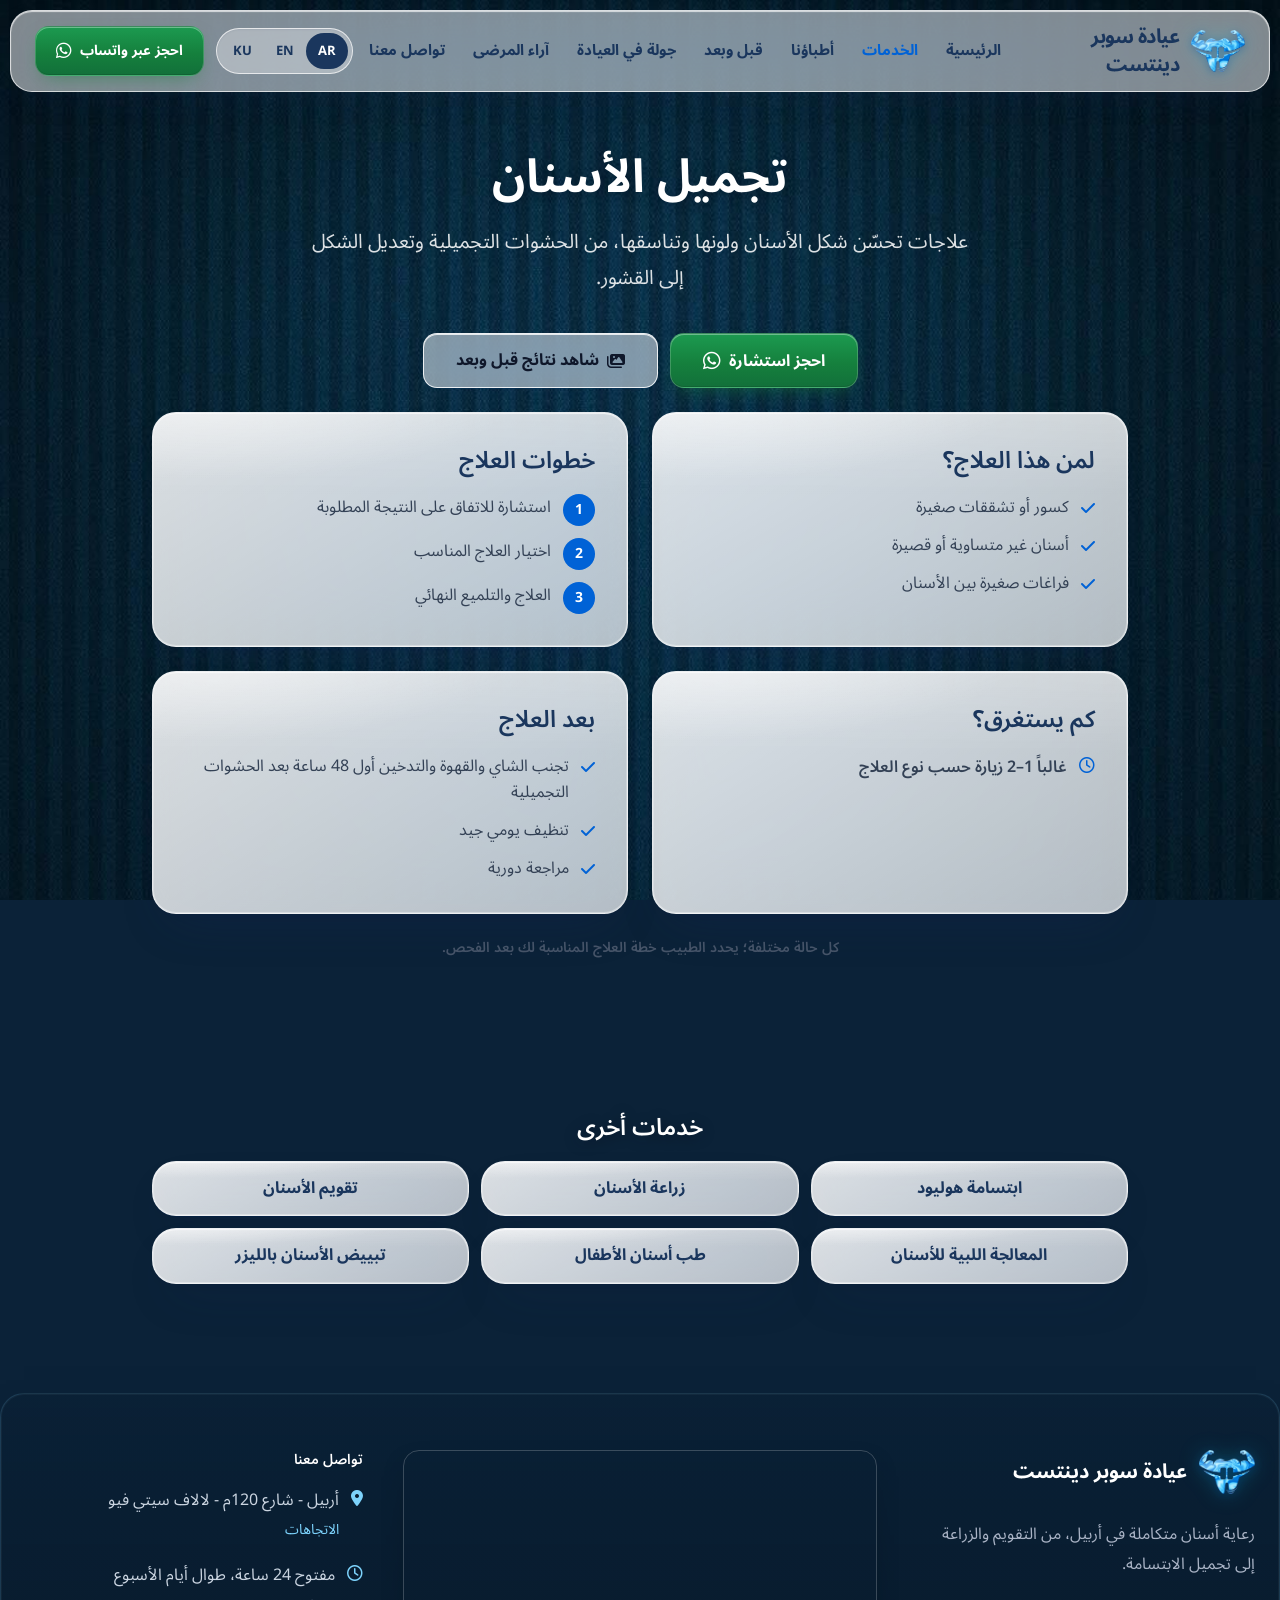
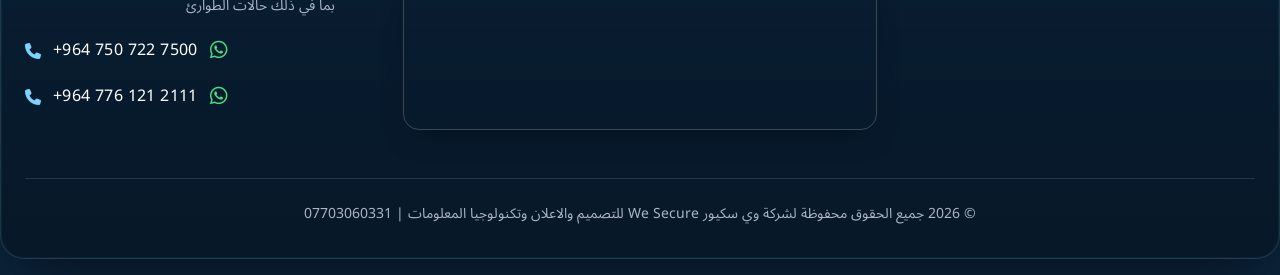
==== commit 8890f368: "Contact/footer dental network in the navy background colour Co-Authored-By: Claude Opus 5.5 <noreply" ====
--- a/cosmetic-dentistry.html
+++ b/cosmetic-dentistry.html
@@ -18,7 +18,7 @@
 <link href="https://fonts.googleapis.com/css2?family=Inter:wght@400;500;600;700&family=Noto+Sans+Arabic:wght@400;500;600;700&display=swap" rel="stylesheet">
 <link rel="stylesheet" href="https://cdnjs.cloudflare.com/ajax/libs/font-awesome/6.4.0/css/all.min.css">
 <!-- Pre-built Tailwind CSS. If you add new Tailwind classes, styles.css must be rebuilt. -->
-<link rel="stylesheet" href="styles.css?v=47">
+<link rel="stylesheet" href="styles.css?v=48">
 
 </head>
 <body class="pb-[76px] md:pb-0 antialiased relative selection:bg-navyBlue selection:text-white font-sans ">
@@ -157,7 +157,7 @@
   </div>
 </div>
 
-<script src="site.js?v=47"></script>
+<script src="site.js?v=48"></script>
 <!-- AI Assistant Chat Widget -->
 <script src="https://app.aiassist.chat/widget.js" data-site-id="82ca7860-756f-42e5-a851-264dc3e4ab57" data-api-url="https://engine.aiassist.chat" async></script>
 </body>
--- a/styles.css
+++ b/styles.css
@@ -1 +1 @@
-*,:after,:before{--tw-border-spacing-x:0;--tw-border-spacing-y:0;--tw-translate-x:0;--tw-translate-y:0;--tw-rotate:0;--tw-skew-x:0;--tw-skew-y:0;--tw-scale-x:1;--tw-scale-y:1;--tw-pan-x: ;--tw-pan-y: ;--tw-pinch-zoom: ;--tw-scroll-snap-strictness:proximity;--tw-gradient-from-position: ;--tw-gradient-via-position: ;--tw-gradient-to-position: ;--tw-ordinal: ;--tw-slashed-zero: ;--tw-numeric-figure: ;--tw-numeric-spacing: ;--tw-numeric-fraction: ;--tw-ring-inset: ;--tw-ring-offset-width:0px;--tw-ring-offset-color:#fff;--tw-ring-color:rgba(59,130,246,.5);--tw-ring-offset-shadow:0 0 #0000;--tw-ring-shadow:0 0 #0000;--tw-shadow:0 0 #0000;--tw-shadow-colored:0 0 #0000;--tw-blur: ;--tw-brightness: ;--tw-contrast: ;--tw-grayscale: ;--tw-hue-rotate: ;--tw-invert: ;--tw-saturate: ;--tw-sepia: ;--tw-drop-shadow: ;--tw-backdrop-blur: ;--tw-backdrop-brightness: ;--tw-backdrop-contrast: ;--tw-backdrop-grayscale: ;--tw-backdrop-hue-rotate: ;--tw-backdrop-invert: ;--tw-backdrop-opacity: ;--tw-backdrop-saturate: ;--tw-backdrop-sepia: ;--tw-contain-size: ;--tw-contain-layout: ;--tw-contain-paint: ;--tw-contain-style: }::backdrop{--tw-border-spacing-x:0;--tw-border-spacing-y:0;--tw-translate-x:0;--tw-translate-y:0;--tw-rotate:0;--tw-skew-x:0;--tw-skew-y:0;--tw-scale-x:1;--tw-scale-y:1;--tw-pan-x: ;--tw-pan-y: ;--tw-pinch-zoom: ;--tw-scroll-snap-strictness:proximity;--tw-gradient-from-position: ;--tw-gradient-via-position: ;--tw-gradient-to-position: ;--tw-ordinal: ;--tw-slashed-zero: ;--tw-numeric-figure: ;--tw-numeric-spacing: ;--tw-numeric-fraction: ;--tw-ring-inset: ;--tw-ring-offset-width:0px;--tw-ring-offset-color:#fff;--tw-ring-color:rgba(59,130,246,.5);--tw-ring-offset-shadow:0 0 #0000;--tw-ring-shadow:0 0 #0000;--tw-shadow:0 0 #0000;--tw-shadow-colored:0 0 #0000;--tw-blur: ;--tw-brightness: ;--tw-contrast: ;--tw-grayscale: ;--tw-hue-rotate: ;--tw-invert: ;--tw-saturate: ;--tw-sepia: ;--tw-drop-shadow: ;--tw-backdrop-blur: ;--tw-backdrop-brightness: ;--tw-backdrop-contrast: ;--tw-backdrop-grayscale: ;--tw-backdrop-hue-rotate: ;--tw-backdrop-invert: ;--tw-backdrop-opacity: ;--tw-backdrop-saturate: ;--tw-backdrop-sepia: ;--tw-contain-size: ;--tw-contain-layout: ;--tw-contain-paint: ;--tw-contain-style: }/*! tailwindcss v3.4.19 | MIT License | https://tailwindcss.com*/*,:after,:before{box-sizing:border-box;border:0 solid #e5e7eb}:after,:before{--tw-content:""}:host,html{line-height:1.5;-webkit-text-size-adjust:100%;-moz-tab-size:4;-o-tab-size:4;tab-size:4;font-family:Noto Sans Arabic,Inter,sans-serif;font-feature-settings:normal;font-variation-settings:normal;-webkit-tap-highlight-color:transparent}body{margin:0;line-height:inherit}hr{height:0;color:inherit;border-top-width:1px}abbr:where([title]){-webkit-text-decoration:underline dotted;text-decoration:underline dotted}h1,h2,h3,h4,h5,h6{font-size:inherit;font-weight:inherit}a{color:inherit;text-decoration:inherit}b,strong{font-weight:bolder}code,kbd,pre,samp{font-family:ui-monospace,SFMono-Regular,Menlo,Monaco,Consolas,Liberation Mono,Courier New,monospace;font-feature-settings:normal;font-variation-settings:normal;font-size:1em}small{font-size:80%}sub,sup{font-size:75%;line-height:0;position:relative;vertical-align:baseline}sub{bottom:-.25em}sup{top:-.5em}table{text-indent:0;border-color:inherit;border-collapse:collapse}button,input,optgroup,select,textarea{font-family:inherit;font-feature-settings:inherit;font-variation-settings:inherit;font-size:100%;font-weight:inherit;line-height:inherit;letter-spacing:inherit;color:inherit;margin:0;padding:0}button,select{text-transform:none}button,input:where([type=button]),input:where([type=reset]),input:where([type=submit]){-webkit-appearance:button;background-color:transparent;background-image:none}:-moz-focusring{outline:auto}:-moz-ui-invalid{box-shadow:none}progress{vertical-align:baseline}::-webkit-inner-spin-button,::-webkit-outer-spin-button{height:auto}[type=search]{-webkit-appearance:textfield;outline-offset:-2px}::-webkit-search-decoration{-webkit-appearance:none}::-webkit-file-upload-button{-webkit-appearance:button;font:inherit}summary{display:list-item}blockquote,dd,dl,figure,h1,h2,h3,h4,h5,h6,hr,p,pre{margin:0}fieldset{margin:0}fieldset,legend{padding:0}menu,ol,ul{list-style:none;margin:0;padding:0}dialog{padding:0}textarea{resize:vertical}input::-moz-placeholder,textarea::-moz-placeholder{opacity:1;color:#9ca3af}input::placeholder,textarea::placeholder{opacity:1;color:#9ca3af}[role=button],button{cursor:pointer}:disabled{cursor:default}audio,canvas,embed,iframe,img,object,svg,video{display:block;vertical-align:middle}img,video{max-width:100%;height:auto}[hidden]:where(:not([hidden=until-found])){display:none}.pointer-events-none{pointer-events:none}.visible{visibility:visible}.fixed{position:fixed}.absolute{position:absolute}.relative{position:relative}.sticky{position:sticky}.inset-0{inset:0}.inset-x-0{left:0;right:0}.-end-5{inset-inline-end:-1.25rem}.-start-5{inset-inline-start:-1.25rem}.bottom-0{bottom:0}.left-0{left:0}.top-0{top:0}.top-\[45\%\]{top:45%}.top-full{top:100%}.isolate{isolation:isolate}.z-0{z-index:0}.z-10{z-index:10}.z-40{z-index:40}.z-50{z-index:50}.z-\[-1\]{z-index:-1}.z-\[60\]{z-index:60}.mx-3{margin-left:.75rem;margin-right:.75rem}.mx-auto{margin-left:auto;margin-right:auto}.mb-1{margin-bottom:.25rem}.mb-2{margin-bottom:.5rem}.mb-24{margin-bottom:6rem}.mb-4{margin-bottom:1rem}.mb-8{margin-bottom:2rem}.mt-1{margin-top:.25rem}.mt-1\.5{margin-top:.375rem}.mt-10{margin-top:2.5rem}.mt-12{margin-top:3rem}.mt-2{margin-top:.5rem}.mt-8{margin-top:2rem}.mt-auto{margin-top:auto}.line-clamp-2{-webkit-line-clamp:2}.line-clamp-2,.line-clamp-5{overflow:hidden;display:-webkit-box;-webkit-box-orient:vertical}.line-clamp-5{-webkit-line-clamp:5}.block{display:block}.inline-block{display:inline-block}.flex{display:flex}.inline-flex{display:inline-flex}.\!grid{display:grid!important}.grid{display:grid}.hidden{display:none}.aspect-\[16\/10\]{aspect-ratio:16/10}.aspect-\[3\/4\]{aspect-ratio:3/4}.aspect-\[4\/3\]{aspect-ratio:4/3}.h-11{height:2.75rem}.h-12{height:3rem}.h-2\.5{height:.625rem}.h-5{height:1.25rem}.h-6{height:1.5rem}.h-7{height:1.75rem}.h-8{height:2rem}.h-80{height:20rem}.h-full{height:100%}.max-h-full{max-height:100%}.min-h-\[1px\]{min-height:1px}.min-h-\[240px\]{min-height:240px}.min-h-\[600px\]{min-height:600px}.w-11{width:2.75rem}.w-2\.5{width:.625rem}.w-5{width:1.25rem}.w-6{width:1.5rem}.w-7{width:1.75rem}.w-8{width:2rem}.w-\[85\%\]{width:85%}.w-full{width:100%}.min-w-0{min-width:0}.max-w-2xl{max-width:42rem}.max-w-5xl{max-width:64rem}.max-w-6xl{max-width:72rem}.max-w-7xl{max-width:80rem}.max-w-\[1320px\]{max-width:1320px}.max-w-\[36ch\]{max-width:36ch}.max-w-\[420px\]{max-width:420px}.max-w-\[60ch\]{max-width:60ch}.max-w-\[62ch\]{max-width:62ch}.max-w-full{max-width:100%}.max-w-xl{max-width:36rem}.flex-1{flex:1 1 0%}.flex-\[1\.6\]{flex:1.6}.shrink-0{flex-shrink:0}.grow{flex-grow:1}.-translate-y-1\/2{--tw-translate-y:-50%}.-translate-y-1\/2,.transform{transform:translate(var(--tw-translate-x),var(--tw-translate-y)) rotate(var(--tw-rotate)) skewX(var(--tw-skew-x)) skewY(var(--tw-skew-y)) scaleX(var(--tw-scale-x)) scaleY(var(--tw-scale-y))}@keyframes ping{75%,to{transform:scale(2);opacity:0}}.animate-ping{animation:ping 1s cubic-bezier(0,0,.2,1) infinite}.cursor-zoom-out{cursor:zoom-out}.resize{resize:both}.snap-x{scroll-snap-type:x var(--tw-scroll-snap-strictness)}.snap-mandatory{--tw-scroll-snap-strictness:mandatory}.snap-start{scroll-snap-align:start}.grid-cols-2{grid-template-columns:repeat(2,minmax(0,1fr))}.flex-col{flex-direction:column}.flex-wrap{flex-wrap:wrap}.items-start{align-items:flex-start}.items-center{align-items:center}.items-stretch{align-items:stretch}.justify-end{justify-content:flex-end}.justify-center{justify-content:center}.justify-between{justify-content:space-between}.gap-1\.5{gap:.375rem}.gap-10{gap:2.5rem}.gap-2{gap:.5rem}.gap-3{gap:.75rem}.gap-4{gap:1rem}.gap-6{gap:1.5rem}.gap-x-5{-moz-column-gap:1.25rem;column-gap:1.25rem}.gap-y-3{row-gap:.75rem}.space-y-10>:not([hidden])~:not([hidden]){--tw-space-y-reverse:0;margin-top:calc(2.5rem*(1 - var(--tw-space-y-reverse)));margin-bottom:calc(2.5rem*var(--tw-space-y-reverse))}.space-y-2>:not([hidden])~:not([hidden]){--tw-space-y-reverse:0;margin-top:calc(.5rem*(1 - var(--tw-space-y-reverse)));margin-bottom:calc(.5rem*var(--tw-space-y-reverse))}.space-y-3>:not([hidden])~:not([hidden]){--tw-space-y-reverse:0;margin-top:calc(.75rem*(1 - var(--tw-space-y-reverse)));margin-bottom:calc(.75rem*var(--tw-space-y-reverse))}.space-y-4>:not([hidden])~:not([hidden]){--tw-space-y-reverse:0;margin-top:calc(1rem*(1 - var(--tw-space-y-reverse)));margin-bottom:calc(1rem*var(--tw-space-y-reverse))}.space-y-5>:not([hidden])~:not([hidden]){--tw-space-y-reverse:0;margin-top:calc(1.25rem*(1 - var(--tw-space-y-reverse)));margin-bottom:calc(1.25rem*var(--tw-space-y-reverse))}.space-y-6>:not([hidden])~:not([hidden]){--tw-space-y-reverse:0;margin-top:calc(1.5rem*(1 - var(--tw-space-y-reverse)));margin-bottom:calc(1.5rem*var(--tw-space-y-reverse))}.space-y-8>:not([hidden])~:not([hidden]){--tw-space-y-reverse:0;margin-top:calc(2rem*(1 - var(--tw-space-y-reverse)));margin-bottom:calc(2rem*var(--tw-space-y-reverse))}.self-start{align-self:flex-start}.overflow-hidden{overflow:hidden}.overflow-x-auto{overflow-x:auto}.scroll-smooth{scroll-behavior:smooth}.truncate{overflow:hidden;text-overflow:ellipsis}.truncate,.whitespace-nowrap{white-space:nowrap}.whitespace-pre-line{white-space:pre-line}.rounded-2xl{border-radius:1rem}.rounded-3xl{border-radius:1.5rem}.rounded-\[14px\]{border-radius:14px}.rounded-\[20px\]{border-radius:20px}.rounded-\[2rem\]{border-radius:2rem}.rounded-full{border-radius:9999px}.rounded-b-2xl{border-bottom-right-radius:1rem;border-bottom-left-radius:1rem}.rounded-t-\[23px\]{border-top-left-radius:23px;border-top-right-radius:23px}.border{border-width:1px}.border-\[1\.5px\]{border-width:1.5px}.border-b{border-bottom-width:1px}.border-t{border-top-width:1px}.border-navyBlue\/10{border-color:rgba(26,54,93,.1)}.border-navyBlue\/15{border-color:rgba(26,54,93,.15)}.border-slate-200{--tw-border-opacity:1;border-color:rgb(226 232 240/var(--tw-border-opacity,1))}.border-slate-300{--tw-border-opacity:1;border-color:rgb(203 213 225/var(--tw-border-opacity,1))}.border-slate-900\/10{border-color:rgba(15,23,42,.1)}.border-white\/20{border-color:hsla(0,0%,100%,.2)}.border-white\/30{border-color:hsla(0,0%,100%,.3)}.border-white\/60{border-color:hsla(0,0%,100%,.6)}.bg-\[\#1a73e8\]{--tw-bg-opacity:1;background-color:rgb(26 115 232/var(--tw-bg-opacity,1))}.bg-\[\#4ADE80\]{--tw-bg-opacity:1;background-color:rgb(74 222 128/var(--tw-bg-opacity,1))}.bg-black\/85{background-color:rgba(0,0,0,.85)}.bg-deepBlue{--tw-bg-opacity:1;background-color:rgb(0 98 214/var(--tw-bg-opacity,1))}.bg-navyBlue{--tw-bg-opacity:1;background-color:rgb(26 54 93/var(--tw-bg-opacity,1))}.bg-navyBlue\/20{background-color:rgba(26,54,93,.2)}.bg-sky-50{--tw-bg-opacity:1;background-color:rgb(240 249 255/var(--tw-bg-opacity,1))}.bg-slate-200{--tw-bg-opacity:1;background-color:rgb(226 232 240/var(--tw-bg-opacity,1))}.bg-whatsapp{--tw-bg-opacity:1;background-color:rgb(21 128 61/var(--tw-bg-opacity,1))}.bg-white{--tw-bg-opacity:1;background-color:rgb(255 255 255/var(--tw-bg-opacity,1))}.bg-white\/10{background-color:hsla(0,0%,100%,.1)}.bg-white\/60{background-color:hsla(0,0%,100%,.6)}.bg-white\/75{background-color:hsla(0,0%,100%,.75)}.bg-white\/95{background-color:hsla(0,0%,100%,.95)}.bg-gradient-to-t{background-image:linear-gradient(to top,var(--tw-gradient-stops))}.from-\[\#0A192F\]\/90{--tw-gradient-from:rgba(10,25,47,.9) var(--tw-gradient-from-position);--tw-gradient-to:rgba(10,25,47,0) var(--tw-gradient-to-position);--tw-gradient-stops:var(--tw-gradient-from),var(--tw-gradient-to)}.via-\[\#0A192F\]\/25{--tw-gradient-to:rgba(10,25,47,0) var(--tw-gradient-to-position);--tw-gradient-stops:var(--tw-gradient-from),rgba(10,25,47,.25) var(--tw-gradient-via-position),var(--tw-gradient-to)}.via-40\%{--tw-gradient-via-position:40%}.to-transparent{--tw-gradient-to:transparent var(--tw-gradient-to-position)}.object-cover{-o-object-fit:cover;object-fit:cover}.object-top{-o-object-position:top;object-position:top}.\!p-0{padding:0!important}.p-1{padding:.25rem}.p-1\.5{padding:.375rem}.p-2\.5{padding:.625rem}.p-3{padding:.75rem}.p-4{padding:1rem}.p-6{padding:1.5rem}.p-7{padding:1.75rem}.p-8{padding:2rem}.px-2{padding-left:.5rem;padding-right:.5rem}.px-2\.5{padding-left:.625rem;padding-right:.625rem}.px-3{padding-left:.75rem;padding-right:.75rem}.px-3\.5{padding-left:.875rem;padding-right:.875rem}.px-4{padding-left:1rem;padding-right:1rem}.px-5{padding-left:1.25rem;padding-right:1.25rem}.px-6{padding-left:1.5rem;padding-right:1.5rem}.px-8{padding-left:2rem;padding-right:2rem}.py-1\.5{padding-top:.375rem;padding-bottom:.375rem}.py-10{padding-top:2.5rem;padding-bottom:2.5rem}.py-12{padding-top:3rem;padding-bottom:3rem}.py-2{padding-top:.5rem;padding-bottom:.5rem}.py-2\.5{padding-top:.625rem;padding-bottom:.625rem}.py-3{padding-top:.75rem;padding-bottom:.75rem}.py-4{padding-top:1rem;padding-bottom:1rem}.pb-1{padding-bottom:.25rem}.pb-10{padding-bottom:2.5rem}.pb-12{padding-bottom:3rem}.pb-14{padding-bottom:3.5rem}.pb-4{padding-bottom:1rem}.pb-8{padding-bottom:2rem}.pb-\[76px\]{padding-bottom:76px}.pt-0{padding-top:0}.pt-1\.5{padding-top:.375rem}.pt-14{padding-top:3.5rem}.pt-2{padding-top:.5rem}.pt-24{padding-top:6rem}.pt-3{padding-top:.75rem}.pt-4{padding-top:1rem}.pt-6{padding-top:1.5rem}.text-left{text-align:left}.text-center{text-align:center}.text-start{text-align:start}.font-sans{font-family:Noto Sans Arabic,Inter,sans-serif}.text-2xl{font-size:1.5rem;line-height:2rem}.text-3xl{font-size:1.875rem;line-height:2.25rem}.text-5xl{font-size:3rem;line-height:1}.text-\[13\.5px\]{font-size:13.5px}.text-\[13px\]{font-size:13px}.text-\[15px\]{font-size:15px}.text-base{font-size:1rem;line-height:1.5rem}.text-lg{font-size:1.125rem;line-height:1.75rem}.text-sm{font-size:.875rem;line-height:1.25rem}.text-xl{font-size:1.25rem;line-height:1.75rem}.text-xs{font-size:.75rem;line-height:1rem}.font-black{font-weight:900}.font-bold{font-weight:700}.font-medium{font-weight:500}.font-normal{font-weight:400}.font-semibold{font-weight:600}.leading-none{line-height:1}.leading-relaxed{line-height:1.625}.leading-tight{line-height:1.25}.tracking-tight{letter-spacing:-.025em}.tracking-wide{letter-spacing:.025em}.tracking-wider{letter-spacing:.05em}.text-\[\#0062D6\]{--tw-text-opacity:1;color:rgb(0 98 214/var(--tw-text-opacity,1))}.text-\[\#15803D\]{--tw-text-opacity:1;color:rgb(21 128 61/var(--tw-text-opacity,1))}.text-\[\#7DD3FC\]{--tw-text-opacity:1;color:rgb(125 211 252/var(--tw-text-opacity,1))}.text-cyan-600{--tw-text-opacity:1;color:rgb(8 145 178/var(--tw-text-opacity,1))}.text-deepBlue{--tw-text-opacity:1;color:rgb(0 98 214/var(--tw-text-opacity,1))}.text-navyBlue{--tw-text-opacity:1;color:rgb(26 54 93/var(--tw-text-opacity,1))}.text-slate-200{--tw-text-opacity:1;color:rgb(226 232 240/var(--tw-text-opacity,1))}.text-slate-500{--tw-text-opacity:1;color:rgb(100 116 139/var(--tw-text-opacity,1))}.text-slate-600{--tw-text-opacity:1;color:rgb(71 85 105/var(--tw-text-opacity,1))}.text-slate-700{--tw-text-opacity:1;color:rgb(51 65 85/var(--tw-text-opacity,1))}.text-slate-900{--tw-text-opacity:1;color:rgb(15 23 42/var(--tw-text-opacity,1))}.text-whatsapp{--tw-text-opacity:1;color:rgb(21 128 61/var(--tw-text-opacity,1))}.text-white{--tw-text-opacity:1;color:rgb(255 255 255/var(--tw-text-opacity,1))}.text-white\/85{color:hsla(0,0%,100%,.85)}.text-white\/90{color:hsla(0,0%,100%,.9)}.text-yellow-400{--tw-text-opacity:1;color:rgb(250 204 21/var(--tw-text-opacity,1))}.text-yellow-500{--tw-text-opacity:1;color:rgb(234 179 8/var(--tw-text-opacity,1))}.underline{text-decoration-line:underline}.decoration-white\/40{text-decoration-color:hsla(0,0%,100%,.4)}.underline-offset-4{text-underline-offset:4px}.antialiased{-webkit-font-smoothing:antialiased;-moz-osx-font-smoothing:grayscale}.opacity-60{opacity:.6}.shadow-\[0_-4px_16px_rgba\(15\2c 23\2c 42\2c \.08\)\]{--tw-shadow:0 -4px 16px rgba(15,23,42,.08);--tw-shadow-colored:0 -4px 16px var(--tw-shadow-color);box-shadow:var(--tw-ring-offset-shadow,0 0 #0000),var(--tw-ring-shadow,0 0 #0000),var(--tw-shadow)}.shadow-\[0_12px_30px_-14px_rgba\(0\2c 0\2c 0\2c \.5\)\]{--tw-shadow:0 12px 30px -14px rgba(0,0,0,.5);--tw-shadow-colored:0 12px 30px -14px var(--tw-shadow-color);box-shadow:var(--tw-ring-offset-shadow,0 0 #0000),var(--tw-ring-shadow,0 0 #0000),var(--tw-shadow)}.shadow-\[0_1px_2px_rgba\(15\2c 23\2c 42\2c \.04\)\2c 0_8px_24px_rgba\(15\2c 23\2c 42\2c \.08\)\]{--tw-shadow:0 1px 2px rgba(15,23,42,.04),0 8px 24px rgba(15,23,42,.08);--tw-shadow-colored:0 1px 2px var(--tw-shadow-color),0 8px 24px var(--tw-shadow-color);box-shadow:var(--tw-ring-offset-shadow,0 0 #0000),var(--tw-ring-shadow,0 0 #0000),var(--tw-shadow)}.shadow-cta{--tw-shadow:0 1px 2px rgba(0,0,0,.08),0 6px 16px rgba(21,128,61,.28);--tw-shadow-colored:0 1px 2px var(--tw-shadow-color),0 6px 16px var(--tw-shadow-color)}.shadow-cta,.shadow-lg{box-shadow:var(--tw-ring-offset-shadow,0 0 #0000),var(--tw-ring-shadow,0 0 #0000),var(--tw-shadow)}.shadow-lg{--tw-shadow:0 10px 15px -3px rgba(0,0,0,.1),0 4px 6px -4px rgba(0,0,0,.1);--tw-shadow-colored:0 10px 15px -3px var(--tw-shadow-color),0 4px 6px -4px var(--tw-shadow-color)}.shadow-sm{--tw-shadow:0 1px 2px 0 rgba(0,0,0,.05);--tw-shadow-colored:0 1px 2px 0 var(--tw-shadow-color);box-shadow:var(--tw-ring-offset-shadow,0 0 #0000),var(--tw-ring-shadow,0 0 #0000),var(--tw-shadow)}.filter{filter:var(--tw-blur) var(--tw-brightness) var(--tw-contrast) var(--tw-grayscale) var(--tw-hue-rotate) var(--tw-invert) var(--tw-saturate) var(--tw-sepia) var(--tw-drop-shadow)}.transition-all{transition-property:all;transition-timing-function:cubic-bezier(.4,0,.2,1);transition-duration:.15s}.transition-colors{transition-property:color,background-color,border-color,text-decoration-color,fill,stroke;transition-timing-function:cubic-bezier(.4,0,.2,1);transition-duration:.15s}.transition-transform{transition-property:transform;transition-timing-function:cubic-bezier(.4,0,.2,1);transition-duration:.15s}.duration-200{transition-duration:.2s}.duration-500{transition-duration:.5s}html{scroll-behavior:smooth}body{color:#1a365d;overflow-x:hidden}[id],footer,section{scroll-margin-top:90px}@media (prefers-reduced-motion:reduce){html{scroll-behavior:auto}.bg-video{display:none}}.glass-panel{background:#fff!important;border:1px solid #e2e8f0;box-shadow:0 1px 2px rgba(15,23,42,.04),0 8px 24px rgba(15,23,42,.06);transition:transform .15s ease,box-shadow .15s ease,border-color .15s ease}a.glass-panel:hover{border-color:#cbd5e1;box-shadow:0 2px 4px rgba(15,23,42,.05),0 16px 32px rgba(15,23,42,.1)}.site-header{background:hsla(0,0%,100%,.8);-webkit-backdrop-filter:blur(20px) saturate(180%);backdrop-filter:blur(20px) saturate(180%);border-bottom:1px solid rgba(15,23,42,.08)}.hero-panel{background:hsla(0,0%,100%,.84);-webkit-backdrop-filter:blur(24px) saturate(160%);backdrop-filter:blur(24px) saturate(160%);border:1px solid hsla(0,0%,100%,.9);box-shadow:0 1px 2px rgba(15,23,42,.06),0 20px 48px rgba(15,23,42,.14)}.stat-tile{background:hsla(0,0%,100%,.9);-webkit-backdrop-filter:blur(16px) saturate(160%);backdrop-filter:blur(16px) saturate(160%);border:1px solid hsla(0,0%,100%,.95);box-shadow:0 8px 24px rgba(15,23,42,.08)}.card{background:#fff;border:1px solid rgba(26,54,93,.08);box-shadow:0 6px 24px rgba(26,54,93,.06)}.subtext-glow,.text-glow{color:#1a365d}.lang-text{display:none}html[lang=ar] .lang-ar,html[lang=en] .lang-en,html[lang=ku] .lang-ku{display:inline-block}html[lang=ar] .lang-ar-block,html[lang=en] .lang-en-block,html[lang=ku] .lang-ku-block{display:block}.ba{position:relative;overflow:hidden;aspect-ratio:4/3;-webkit-user-select:none;-moz-user-select:none;user-select:none;background:#e2e8f0}.ba img{position:absolute;inset:0;width:100%;height:100%;-o-object-fit:cover;object-fit:cover}.ba .ba-before{clip-path:inset(0 calc(100% - var(--pos, 50%)) 0 0)}.ba .ba-line{top:0;bottom:0;left:var(--pos,50%);width:3px;margin-left:-1.5px;box-shadow:0 0 8px rgba(0,0,0,.3);pointer-events:none}.ba .ba-knob,.ba .ba-line{position:absolute;background:#fff}.ba .ba-knob{top:50%;left:50%;width:40px;height:40px;margin:-20px 0 0 -20px;border-radius:9999px;color:#1a365d;display:flex;align-items:center;justify-content:center;font-size:14px;box-shadow:0 2px 10px rgba(0,0,0,.25)}.ba input[type=range]{position:absolute;inset:0;width:100%;height:100%;opacity:0;cursor:ew-resize;margin:0}.ba .ba-tag{position:absolute;top:10px;padding:2px 10px;border-radius:9999px;background:rgba(26,54,93,.75);color:#fff;font-size:12px;font-weight:700;pointer-events:none}.filter-btn.is-active{background:#1a365d;color:#fff}.logo-metal{position:relative;display:inline-block;flex-shrink:0;filter:drop-shadow(0 2px 4px rgba(0,60,140,.35)) drop-shadow(0 0 10px rgba(0,229,255,.25))}.logo-metal:after{content:"";position:absolute;inset:0;pointer-events:none;background:linear-gradient(115deg,transparent 35%,hsla(0,0%,100%,.85) 48%,rgba(200,245,255,.6) 52%,transparent 65%);background-size:250% 100%;background-position:150% 0;-webkit-mask:url(super-dentist-logo.png) center/contain no-repeat;mask:url(super-dentist-logo.png) center/contain no-repeat;mix-blend-mode:screen;animation:logo-shine 5s ease-in-out infinite}a:hover .logo-metal:after{animation-duration:1.6s}@keyframes logo-shine{0%,60%{background-position:150% 0}to{background-position:-50% 0}}@media (prefers-reduced-motion:reduce){.logo-metal:after{animation:none;display:none}}.no-scrollbar{scrollbar-width:none}.no-scrollbar::-webkit-scrollbar{display:none}h1{line-height:1.15!important}h2{line-height:1.2!important}html[lang=ar] h1,html[lang=ku] h1{line-height:1.35!important}html[lang=ar] h2,html[lang=ku] h2{line-height:1.4!important}html[lang=en] h1,html[lang=en] h2{letter-spacing:-.02em}a:focus-visible,button:focus-visible{outline:3px solid #0062d6;outline-offset:3px}.t-display{font-size:clamp(2.25rem,1.6rem + 2.8vw,4rem);letter-spacing:-.025em}.t-h1{font-size:clamp(2rem,1.6rem + 1.6vw,3rem)}.t-h2{font-size:clamp(1.75rem,1.45rem + 1.2vw,2.5rem)}.t-h3{font-size:clamp(1.25rem,1.15rem + .4vw,1.5rem);line-height:1.3}.t-lead{font-size:clamp(1.0625rem,1rem + .3vw,1.25rem);line-height:1.6;font-weight:400}h1.t-display{line-height:1.1!important}html[lang=ar] .t-display,html[lang=ku] .t-display{line-height:1.35!important;letter-spacing:0}html[lang=ar] .t-lead,html[lang=ku] .t-lead{line-height:1.8}html[lang=ar] .t-h3,html[lang=ku] .t-h3{line-height:1.45}body{font-size:1rem;line-height:1.65}html[lang=ar] body,html[lang=ku] body{line-height:1.85}html[lang=en] body{font-family:Inter,system-ui,-apple-system,Segoe UI,sans-serif}.hero-overlay{background:linear-gradient(90deg,rgba(10,25,47,.8),rgba(10,25,47,.5) 50%,rgba(10,25,47,.18))}html[dir=rtl] .hero-overlay{background:linear-gradient(270deg,rgba(10,25,47,.8),rgba(10,25,47,.5) 50%,rgba(10,25,47,.18))}@media (max-width:767px){.hero-overlay,html[dir=rtl] .hero-overlay{background:rgba(10,25,47,.62)}}:root{--section-y:clamp(56px,6vw,104px);--radius-sm:8px;--radius-md:14px;--radius-lg:20px;--shadow-sm:0 1px 2px rgba(15,23,42,.05);--shadow-md:0 1px 2px rgba(15,23,42,.04),0 8px 24px rgba(15,23,42,.08)}main>div>section:not(#home):not(#stats),main>section:not(#home):not(#stats){padding-top:var(--section-y);padding-bottom:var(--section-y)}main>section#location{padding-top:0}.card,.glass-panel{border-radius:var(--radius-lg)!important}.card{box-shadow:var(--shadow-md);border-color:#e2e8f0}#btn-ar,#btn-en,#btn-ku{min-height:34px;min-width:40px}main>section.page-head{padding-top:calc(96px + clamp(28px, 4vw, 64px))!important;padding-bottom:28px!important}main>section.page-head+section{padding-top:8px!important}:root{--glass:hsla(0,0%,100%,.42);--glass-strong:hsla(0,0%,100%,.62);--glass-edge:hsla(0,0%,100%,.65);--glass-blur:blur(28px) saturate(185%);--glass-shadow:0 1px 1px hsla(0,0%,100%,.6) inset,0 -1px 1px hsla(0,0%,100%,.18) inset,0 0 0 1px hsla(0,0%,100%,.22) inset,0 22px 48px -22px rgba(20,40,90,.38),0 6px 16px -10px rgba(20,40,90,.22)}body{background:#d8e6fb!important}body:before{content:"";position:fixed;inset:0;z-index:-1;pointer-events:none;background:radial-gradient(60vmax 50vmax at 0 0,rgba(59,130,246,.55),transparent 60%),radial-gradient(50vmax 45vmax at 100% 10%,rgba(139,92,246,.42),transparent 62%),radial-gradient(55vmax 50vmax at 15% 100%,rgba(20,184,166,.45),transparent 60%),radial-gradient(45vmax 40vmax at 95% 95%,rgba(236,72,153,.28),transparent 62%),radial-gradient(40vmax 35vmax at 55% 50%,rgba(125,211,252,.45),transparent 65%),linear-gradient(160deg,#cfe0fb,#e4ddfb 50%,#d3f1ee)}.card,.crystal,.glass-panel,.stat-tile{position:relative;isolation:isolate;overflow:hidden;background:linear-gradient(150deg,hsla(0,0%,100%,.58),hsla(0,0%,100%,.34) 55%,hsla(0,0%,100%,.26))!important;-webkit-backdrop-filter:var(--glass-blur);backdrop-filter:var(--glass-blur);border:1px solid var(--glass-edge)!important;border-radius:24px!important;box-shadow:var(--glass-shadow)!important;transition:transform .3s cubic-bezier(.2,.8,.2,1),box-shadow .3s,background .3s}.crystal>.cg{position:absolute;pointer-events:none;z-index:-1;margin:0!important}.crystal>.cg-lens{inset:0;border-radius:inherit;background:radial-gradient(120% 70% at 12% -10%,hsla(0,0%,100%,.55),transparent 55%),linear-gradient(180deg,hsla(0,0%,100%,.18),transparent 35%)}.crystal>.cg-spec{width:320px;height:320px;left:30%;top:28%;border-radius:50%;background:radial-gradient(closest-side,hsla(0,0%,100%,.45),hsla(0,0%,100%,.1) 50%,transparent 75%);transform:translate(calc(var(--sx,0px) - 160px),calc(var(--sy,0px) - 160px));transition:transform .4s cubic-bezier(.2,.8,.2,1),opacity .3s;opacity:0}.crystal:hover>.cg-spec{opacity:1}a.crystal:hover,button.crystal:hover{transform:translateY(-3px);background:linear-gradient(150deg,hsla(0,0%,100%,.66),hsla(0,0%,100%,.4))!important}.crystal-dark{background:linear-gradient(150deg,rgba(20,35,70,.5),rgba(10,25,55,.34))!important;border-color:hsla(0,0%,100%,.28)!important;-webkit-backdrop-filter:blur(30px) saturate(170%);backdrop-filter:blur(30px) saturate(170%)}.crystal-dark>.cg-lens{background:radial-gradient(120% 70% at 12% -10%,hsla(0,0%,100%,.22),transparent 55%)}.hero-overlay,html[dir=rtl] .hero-overlay{background:linear-gradient(180deg,rgba(10,25,47,.25),rgba(10,25,47,.35))}.stat-tile{background:linear-gradient(150deg,hsla(0,0%,100%,.72),hsla(0,0%,100%,.5))!important}nav.site-header{top:10px;left:50%;transform:translateX(-50%);width:min(1320px,calc(100% - 20px))!important;border-radius:22px;background:hsla(0,0%,100%,.5);-webkit-backdrop-filter:blur(30px) saturate(190%);backdrop-filter:blur(30px) saturate(190%);border:1px solid hsla(0,0%,100%,.7);box-shadow:inset 0 1px 1px hsla(0,0%,100%,.7),0 12px 32px -14px rgba(20,40,90,.35)}nav.site-header:after{display:none}#mobile-menu{top:calc(100% + 8px);border-radius:22px;background:hsla(0,0%,100%,.62)!important;-webkit-backdrop-filter:blur(30px) saturate(190%);backdrop-filter:blur(30px) saturate(190%);border:1px solid hsla(0,0%,100%,.7);box-shadow:0 20px 40px -18px rgba(20,40,90,.35)}nav.site-header [role=group]{background:hsla(0,0%,100%,.35)!important;border:1px solid hsla(0,0%,100%,.7)!important;box-shadow:inset 0 1px 2px rgba(20,40,90,.08)}.bg-whatsapp{background:linear-gradient(180deg,#1c9a50,#15803d 55%,#12703a)!important;box-shadow:inset 0 1px 0 hsla(0,0%,100%,.35),inset 0 -1px 0 rgba(0,0,0,.12),0 8px 20px -8px rgba(21,128,61,.6)!important;border:1px solid hsla(0,0%,100%,.18)}.bg-whatsapp:hover{background:linear-gradient(180deg,#188b48,#12703a)!important}a.border-\[1\.5px\],a.border-slate-300{background:hsla(0,0%,100%,.5)!important;border-color:hsla(0,0%,100%,.85)!important;-webkit-backdrop-filter:blur(20px) saturate(180%);backdrop-filter:blur(20px) saturate(180%);box-shadow:inset 0 1px 0 hsla(0,0%,100%,.8),0 6px 16px -10px rgba(20,40,90,.3)}a.border-slate-300:hover{background:hsla(0,0%,100%,.72)!important}#home a.border-white\/60{background:hsla(0,0%,100%,.16)!important;border-color:hsla(0,0%,100%,.5)!important;-webkit-backdrop-filter:blur(16px);backdrop-filter:blur(16px)}#mobile-cta{left:8px!important;right:8px!important;bottom:8px!important;border-radius:22px;background:hsla(0,0%,100%,.55)!important;border:1px solid hsla(0,0%,100%,.75)!important;-webkit-backdrop-filter:blur(30px) saturate(190%);backdrop-filter:blur(30px) saturate(190%);box-shadow:inset 0 1px 1px hsla(0,0%,100%,.7),0 16px 36px -14px rgba(20,40,90,.4)!important}footer.footer-glass{color:#334155}#home+*,.to-\[\#f4f9fd\]{--tw-gradient-to:transparent!important}@media (hover:none),(max-width:767px){:root{--glass-blur:blur(18px) saturate(170%)}.crystal>.cg-spec{display:none}}@media (prefers-reduced-motion:reduce){.crystal{transition:none}a.crystal:hover{transform:none}}.crystal-dark{background:linear-gradient(150deg,rgba(15,30,60,.22),rgba(10,25,55,.12))!important;-webkit-backdrop-filter:blur(5px) saturate(140%)!important;backdrop-filter:blur(5px) saturate(140%)!important;border-color:hsla(0,0%,100%,.35)!important}.crystal-dark>.cg-lens{background:linear-gradient(180deg,hsla(0,0%,100%,.1),transparent 40%)}.crystal-dark>.cg-spec{display:none}.crystal-dark h1,.crystal-dark p,.crystal-dark>span{text-shadow:0 1px 2px rgba(0,0,0,.25),0 2px 18px rgba(5,15,35,.45)}.crystal-dark{-webkit-backdrop-filter:none!important;backdrop-filter:none!important;border:0!important;box-shadow:none!important}.crystal-dark>.cg-lens{display:none}.stat-tile,.stat-tile.crystal{background:linear-gradient(150deg,rgba(15,30,60,.22),rgba(10,25,55,.12))!important;-webkit-backdrop-filter:blur(5px) saturate(140%)!important;backdrop-filter:blur(5px) saturate(140%)!important;border:1px solid hsla(0,0%,100%,.35)!important;box-shadow:0 10px 30px -18px rgba(5,15,35,.45)!important}.stat-tile>.cg-lens{background:linear-gradient(180deg,hsla(0,0%,100%,.1),transparent 40%)}.stat-tile>.cg-spec{display:none}.stat-tile span{color:#fff!important;text-shadow:0 1px 2px rgba(0,0,0,.25),0 2px 18px rgba(5,15,35,.45)}.stat-tile .text-yellow-500{color:#facc15!important}.video-fade{-webkit-mask-image:linear-gradient(180deg,#000 78%,transparent);mask-image:linear-gradient(180deg,#000 78%,transparent)}#specialists{background:radial-gradient(60% 80% at 15% 0,rgba(56,189,248,.18),transparent 60%),radial-gradient(50% 70% at 90% 100%,rgba(139,92,246,.18),transparent 60%),linear-gradient(180deg,#0a192f,#0e2244)}#specialists h2{color:#fff!important}#specialists h2 .text-deepBlue{color:#7dd3fc!important}#specialists .doctor-card{border-color:hsla(0,0%,100%,.12)!important;box-shadow:0 24px 50px -24px rgba(0,0,0,.6)!important}.svc-card{padding:0!important}.svc-cover{background:radial-gradient(120% 120% at 20% 0,var(--c2) 0,var(--c1) 70%)}.svc-cover:after{content:"";position:absolute;inset:0;background:linear-gradient(180deg,hsla(0,0%,100%,.18),transparent 40%,rgba(0,0,0,.12))}.svc-orb{position:absolute;border-radius:50%;background:hsla(0,0%,100%,.18);-webkit-backdrop-filter:blur(6px);backdrop-filter:blur(6px);border:1px solid hsla(0,0%,100%,.35)}.svc-orb-1{width:55%;aspect-ratio:1;right:-12%;top:-25%}.svc-orb-2{width:35%;aspect-ratio:1;left:-8%;bottom:-18%}.svc-icon{position:absolute;left:50%;top:50%;transform:translate(-50%,-50%);width:84px;height:84px;border-radius:26px;display:flex;align-items:center;justify-content:center;font-size:38px;color:#fff;z-index:1;background:hsla(0,0%,100%,.2);border:1px solid hsla(0,0%,100%,.55);-webkit-backdrop-filter:blur(12px) saturate(160%);backdrop-filter:blur(12px) saturate(160%);box-shadow:inset 0 1px 0 hsla(0,0%,100%,.6),0 12px 30px -10px rgba(0,0,0,.35);transition:transform .35s cubic-bezier(.2,.8,.2,1)}.svc-card:hover .svc-icon{transform:translate(-50%,-50%) scale(1.08)}.svc-cover img{position:absolute;inset:0;width:100%;height:100%;-o-object-fit:cover;object-fit:cover;transition:transform .5s cubic-bezier(.2,.8,.2,1)}.svc-card:hover .svc-cover img{transform:scale(1.05)}.svc-cover.has-photo .svc-icon,.svc-cover.has-photo .svc-orb{display:none}#reviews{position:relative;isolation:isolate;overflow:hidden}#reviews:before{content:"";position:absolute;inset:0;z-index:-2;background:url(reviews-bg.jpg) 100%/cover no-repeat}html[dir=rtl] #reviews:before{transform:scaleX(-1)}#reviews:after{content:"";position:absolute;inset:0;z-index:-1;background:linear-gradient(90deg,rgba(110,180,225,.55),rgba(110,180,225,.2) 55%,rgba(110,180,225,0)),linear-gradient(180deg,hsla(0,0%,100%,.08),rgba(10,40,80,.12))}html[dir=rtl] #reviews:after{background:linear-gradient(270deg,rgba(110,180,225,.55),rgba(110,180,225,.2) 55%,rgba(110,180,225,0)),linear-gradient(180deg,hsla(0,0%,100%,.08),rgba(10,40,80,.12))}#reviews h2{color:#0a2540!important}#reviews:before{background:#020c24 url(reviews-bg.jpg?v=2) 100%/cover no-repeat}#reviews:after,html[dir=rtl] #reviews:after{background:linear-gradient(180deg,rgba(2,12,36,.15),rgba(2,12,36,.25))}#reviews h2{color:#fff!important}#reviews h2 .text-deepBlue{color:#7dd3fc!important}#reviews .card,#reviews .crystal{background:linear-gradient(150deg,hsla(0,0%,100%,.9),hsla(0,0%,100%,.78))!important}body{background:#e6eff9!important}body:before{background:radial-gradient(60vmax 50vmax at 0 0,rgba(56,189,248,.3),transparent 60%),radial-gradient(50vmax 45vmax at 100% 8%,rgba(37,99,235,.24),transparent 62%),radial-gradient(55vmax 50vmax at 10% 100%,rgba(14,165,233,.22),transparent 60%),radial-gradient(48vmax 42vmax at 95% 95%,rgba(30,64,175,.2),transparent 62%),radial-gradient(40vmax 35vmax at 55% 50%,rgba(186,230,253,.45),transparent 65%),linear-gradient(160deg,#d9e8f8,#e9f1fb 50%,#d3e5f3)!important}#specialists{background:radial-gradient(60% 80% at 15% 10%,rgba(56,189,248,.18),transparent 60%),radial-gradient(50% 70% at 90% 90%,rgba(37,99,235,.22),transparent 60%),linear-gradient(180deg,rgba(10,25,47,0),#0a192f 36px,#0e2244 calc(100% - 36px),rgba(14,34,68,0))!important}#reviews:after,#reviews:before{-webkit-mask-image:linear-gradient(180deg,transparent,#000 36px,#000 calc(100% - 36px),transparent);mask-image:linear-gradient(180deg,transparent,#000 36px,#000 calc(100% - 36px),transparent)}.t-h2 .text-deepBlue,h2 .text-deepBlue{color:#1d6fd6}html[lang=ar] .svc-card p>.lang-ar,html[lang=en] .svc-card p>.lang-en,html[lang=ku] .svc-card p>.lang-ku{display:-webkit-box;-webkit-line-clamp:2;-webkit-box-orient:vertical;overflow:hidden}#teasers{background:radial-gradient(55% 80% at 85% 20%,rgba(56,189,248,.16),transparent 60%),radial-gradient(45% 70% at 10% 90%,rgba(37,99,235,.2),transparent 60%),linear-gradient(180deg,rgba(10,25,47,0),#0a192f 36px,#031029)!important}#teasers .crystal,#teasers .glass-panel{background:linear-gradient(150deg,hsla(0,0%,100%,.12),hsla(0,0%,100%,.05))!important;border-color:hsla(0,0%,100%,.18)!important;box-shadow:inset 0 1px 0 hsla(0,0%,100%,.18),0 24px 50px -24px rgba(0,0,0,.55)!important}#teasers .glass-panel:hover{background:linear-gradient(150deg,hsla(0,0%,100%,.18),hsla(0,0%,100%,.08))!important}#teasers .crystal>.cg-lens{background:radial-gradient(120% 70% at 12% -10%,hsla(0,0%,100%,.14),transparent 55%)}#teasers h2{color:#fff!important}#teasers p{color:#cbd5e1!important}#teasers .text-deepBlue,#teasers i,#teasers span.font-bold{color:#7dd3fc!important}#reviews:after,#reviews:before{-webkit-mask-image:linear-gradient(180deg,#000,#000 calc(100% - 36px),transparent)!important;mask-image:linear-gradient(180deg,#000,#000 calc(100% - 36px),transparent)!important}#reviews{background:linear-gradient(180deg,#031029,#031029 calc(100% - 36px),rgba(3,16,41,0))}#reviews:before{-webkit-mask-image:linear-gradient(180deg,transparent,#000 110px,#000 calc(100% - 36px),transparent)!important;mask-image:linear-gradient(180deg,transparent,#000 110px,#000 calc(100% - 36px),transparent)!important}:root{--slate-dark:#454a5f;--slate-darker:#3a3e50}#specialists{background:radial-gradient(60% 80% at 15% 10%,hsla(0,0%,100%,.06),transparent 60%),radial-gradient(50% 70% at 90% 90%,rgba(125,211,252,.07),transparent 60%),linear-gradient(180deg,rgba(69,74,95,0),#454a5f 36px,#3e4255 calc(100% - 36px),rgba(62,66,85,0))!important}#teasers{background:radial-gradient(55% 80% at 85% 20%,rgba(125,211,252,.07),transparent 60%),linear-gradient(180deg,rgba(69,74,95,0),#454a5f 36px,#3a3e50)!important}#reviews:after,html[dir=rtl] #reviews:after{background:rgba(69,74,95,.55)!important;mix-blend-mode:color}#specialists .doctor-card .bg-gradient-to-t{--tw-gradient-from:rgba(58,62,80,.92) var(--tw-gradient-from-position)!important}.hero-overlay,html[dir=rtl] .hero-overlay{background:linear-gradient(180deg,rgba(50,54,72,.28),rgba(50,54,72,.38))!important}.stat-tile,.stat-tile.crystal{background:linear-gradient(150deg,rgba(69,74,95,.3),rgba(58,62,80,.16))!important}#reviews:before{filter:saturate(.45) brightness(1.75) contrast(.92)}#reviews:after,html[dir=rtl] #reviews:after{background:transparent!important;mix-blend-mode:normal}#reviews{background:linear-gradient(180deg,#3a3e50,#3a3e50 calc(100% - 36px),rgba(58,62,80,0))!important}.video-fade{-webkit-mask-image:none!important;mask-image:none!important}#specialists{background:radial-gradient(60% 80% at 15% 10%,hsla(0,0%,100%,.06),transparent 60%),radial-gradient(50% 70% at 90% 90%,rgba(125,211,252,.07),transparent 60%),linear-gradient(180deg,#454a5f,#3e4255)!important}#teasers{background:radial-gradient(55% 80% at 85% 20%,rgba(125,211,252,.07),transparent 60%),linear-gradient(180deg,#454a5f,#3a3e50)!important}#reviews{background:#3a3e50!important}#reviews:after,#reviews:before{-webkit-mask-image:linear-gradient(180deg,transparent,#000 110px,#000)!important;mask-image:linear-gradient(180deg,transparent,#000 110px,#000)!important}#reviews,#specialists,#teasers{background:#454a5f!important}#reviews:after,#reviews:before{-webkit-mask-image:none!important;mask-image:none!important}#aurora-bg{position:fixed;inset:0;width:100vw;height:100vh;z-index:-1;pointer-events:none}footer.footer-glass{background:#454a5f!important;border-color:hsla(0,0%,100%,.14)!important;-webkit-backdrop-filter:none!important;backdrop-filter:none!important;box-shadow:0 24px 50px -24px rgba(0,0,0,.45)!important;color:#cbd5e1}footer.footer-glass>.cg-lens{display:none}footer .net-canvas{position:absolute;inset:0;width:100%;height:100%;z-index:0;pointer-events:none;border-radius:inherit}footer.footer-glass>div{position:relative;z-index:1}footer.footer-glass .text-navyBlue{color:#fff!important}footer.footer-glass .text-slate-700{color:#cbd5e1!important}footer.footer-glass .text-slate-600{color:#aab4c6!important}footer.footer-glass .text-\[\#0062D6\]{color:#7dd3fc!important}footer.footer-glass .text-\[\#15803D\]{color:#4ade80!important}footer.footer-glass .border-slate-900\/10{border-color:hsla(0,0%,100%,.12)!important}footer.footer-glass a:hover{color:#fff!important}#reviews,#teasers{background:transparent!important}#reviews:after,#reviews:before{display:none!important}#reviews h2,#teasers h2{color:#1a365d!important}#reviews h2 .text-deepBlue,#teasers h2 .text-deepBlue{color:#1d6fd6!important}#teasers p{color:#475569!important}#teasers .text-deepBlue,#teasers i,#teasers span.font-bold{color:#0062d6!important}#reviews .card,#reviews .crystal,#teasers .crystal,#teasers .glass-panel{background:linear-gradient(150deg,hsla(0,0%,100%,.58),hsla(0,0%,100%,.34) 55%,hsla(0,0%,100%,.26))!important;border-color:hsla(0,0%,100%,.65)!important;box-shadow:var(--glass-shadow)!important}#teasers .glass-panel:hover{background:linear-gradient(150deg,hsla(0,0%,100%,.66),hsla(0,0%,100%,.4))!important}#reviews .crystal>.cg-lens,#teasers .crystal>.cg-lens{background:radial-gradient(120% 70% at 12% -10%,hsla(0,0%,100%,.55),transparent 55%),linear-gradient(180deg,hsla(0,0%,100%,.18),transparent 35%)}#bubbles-bg{position:fixed;inset:0;width:100vw;height:100vh;z-index:-1;pointer-events:none}body{background:#d6b687!important}body:before{background:radial-gradient(60vmax 50vmax at 0 0,hsla(38,70%,80%,.7),transparent 60%),radial-gradient(50vmax 45vmax at 100% 8%,hsla(34,44%,59%,.45),transparent 62%),radial-gradient(55vmax 50vmax at 10% 100%,hsla(35,46%,64%,.5),transparent 60%),radial-gradient(48vmax 42vmax at 95% 95%,rgba(184,144,96,.4),transparent 62%),radial-gradient(40vmax 35vmax at 55% 50%,hsla(39,73%,85%,.55),transparent 65%),linear-gradient(160deg,#dcbd8e,#d6b687 50%,#cfae80)!important}body{background:#0b2238!important}body:before{background:#0b2238 url(bg-navy.jpg) top/cover no-repeat!important}.page-head h1,.page-head p,main>section:not(#specialists):not(#home) :is(h1,h2,.t-lead):not(:is(.card,.crystal,.glass-panel,.svc-card,.stat-tile) *){color:#fff!important}.page-head p,main>section:not(#specialists):not(#home) .t-lead:not(:is(.card,.crystal,.glass-panel,.svc-card,.stat-tile) *){color:hsla(0,0%,100%,.86)!important}.page-head h1 .text-deepBlue,main>section:not(#specialists):not(#home) h2:not(:is(.card,.crystal,.glass-panel,.svc-card,.stat-tile) *) .text-deepBlue{color:#9be7ff!important}.page-head h1,main>section:not(#specialists):not(#home) h2:not(:is(.card,.crystal,.glass-panel,.svc-card,.stat-tile) *){text-shadow:0 2px 14px rgba(0,20,40,.45)}.card,.svc-card,main .glass-panel{background:linear-gradient(150deg,hsla(0,0%,100%,.84),hsla(0,0%,100%,.66))!important}main>section:not(#home) .crystal:not(.crystal-dark){background:linear-gradient(150deg,hsla(0,0%,100%,.86),hsla(0,0%,100%,.7))!important}.selection\:bg-navyBlue ::-moz-selection{--tw-bg-opacity:1;background-color:rgb(26 54 93/var(--tw-bg-opacity,1))}.selection\:bg-navyBlue ::selection{--tw-bg-opacity:1;background-color:rgb(26 54 93/var(--tw-bg-opacity,1))}.selection\:text-white ::-moz-selection{--tw-text-opacity:1;color:rgb(255 255 255/var(--tw-text-opacity,1))}.selection\:text-white ::selection{--tw-text-opacity:1;color:rgb(255 255 255/var(--tw-text-opacity,1))}.selection\:bg-navyBlue::-moz-selection{--tw-bg-opacity:1;background-color:rgb(26 54 93/var(--tw-bg-opacity,1))}.selection\:bg-navyBlue::selection{--tw-bg-opacity:1;background-color:rgb(26 54 93/var(--tw-bg-opacity,1))}.selection\:text-white::-moz-selection{--tw-text-opacity:1;color:rgb(255 255 255/var(--tw-text-opacity,1))}.selection\:text-white::selection{--tw-text-opacity:1;color:rgb(255 255 255/var(--tw-text-opacity,1))}.hover\:-translate-y-0\.5:hover{--tw-translate-y:-0.125rem}.hover\:-translate-y-0\.5:hover,.hover\:-translate-y-px:hover{transform:translate(var(--tw-translate-x),var(--tw-translate-y)) rotate(var(--tw-rotate)) skewX(var(--tw-skew-x)) skewY(var(--tw-skew-y)) scaleX(var(--tw-scale-x)) scaleY(var(--tw-scale-y))}.hover\:-translate-y-px:hover{--tw-translate-y:-1px}.hover\:border-navyBlue:hover{--tw-border-opacity:1;border-color:rgb(26 54 93/var(--tw-border-opacity,1))}.hover\:bg-\[\#0A192F\]:hover{--tw-bg-opacity:1;background-color:rgb(10 25 47/var(--tw-bg-opacity,1))}.hover\:bg-\[\#1558b0\]:hover{--tw-bg-opacity:1;background-color:rgb(21 88 176/var(--tw-bg-opacity,1))}.hover\:bg-sky-100:hover{--tw-bg-opacity:1;background-color:rgb(224 242 254/var(--tw-bg-opacity,1))}.hover\:bg-sky-50:hover{--tw-bg-opacity:1;background-color:rgb(240 249 255/var(--tw-bg-opacity,1))}.hover\:bg-whatsappDark:hover{--tw-bg-opacity:1;background-color:rgb(22 101 52/var(--tw-bg-opacity,1))}.hover\:bg-white\/20:hover{background-color:hsla(0,0%,100%,.2)}.hover\:bg-white\/90:hover{background-color:hsla(0,0%,100%,.9)}.hover\:text-deepBlue:hover{--tw-text-opacity:1;color:rgb(0 98 214/var(--tw-text-opacity,1))}.hover\:underline:hover{text-decoration-line:underline}.group:hover .group-hover\:scale-105{--tw-scale-x:1.05;--tw-scale-y:1.05;transform:translate(var(--tw-translate-x),var(--tw-translate-y)) rotate(var(--tw-rotate)) skewX(var(--tw-skew-x)) skewY(var(--tw-skew-y)) scaleX(var(--tw-scale-x)) scaleY(var(--tw-scale-y))}@media (min-width:640px){.sm\:w-\[46\%\]{width:46%}.sm\:w-\[calc\(50\%-12px\)\]{width:calc(50% - 12px)}.sm\:w-\[calc\(50\%-8px\)\]{width:calc(50% - 8px)}.sm\:max-w-none{max-width:none}.sm\:grid-cols-2{grid-template-columns:repeat(2,minmax(0,1fr))}.sm\:text-lg{font-size:1.125rem;line-height:1.75rem}}@media (min-width:768px){.md\:mx-auto{margin-left:auto;margin-right:auto}.md\:mb-12{margin-bottom:3rem}.md\:mb-4{margin-bottom:1rem}.md\:flex{display:flex}.md\:hidden{display:none}.md\:h-full{height:100%}.md\:min-h-\[280px\]{min-height:280px}.md\:min-h-\[min\(78svh\2c 720px\)\]{min-height:min(78svh,720px)}.md\:w-\[calc\(33\.333\%-11px\)\]{width:calc(33.333% - 11px)}.md\:grid-cols-2{grid-template-columns:repeat(2,minmax(0,1fr))}.md\:grid-cols-3{grid-template-columns:repeat(3,minmax(0,1fr))}.md\:grid-cols-4{grid-template-columns:repeat(4,minmax(0,1fr))}.md\:grid-cols-\[1fr_1\.4fr_1fr\]{grid-template-columns:1fr 1.4fr 1fr}.md\:grid-cols-\[320px_1fr\]{grid-template-columns:320px 1fr}.md\:grid-cols-\[auto_1fr\]{grid-template-columns:auto 1fr}.md\:gap-3{gap:.75rem}.md\:gap-4{gap:1rem}.md\:gap-6{gap:1.5rem}.md\:space-y-6>:not([hidden])~:not([hidden]){--tw-space-y-reverse:0;margin-top:calc(1.5rem*(1 - var(--tw-space-y-reverse)));margin-bottom:calc(1.5rem*var(--tw-space-y-reverse))}.md\:p-10{padding:2.5rem}.md\:p-11{padding:2.75rem}.md\:p-6{padding:1.5rem}.md\:p-8{padding:2rem}.md\:px-3{padding-left:.75rem;padding-right:.75rem}.md\:px-6{padding-left:1.5rem;padding-right:1.5rem}.md\:py-16{padding-top:4rem;padding-bottom:4rem}.md\:pb-0{padding-bottom:0}.md\:pb-20{padding-bottom:5rem}.md\:text-2xl{font-size:1.5rem;line-height:2rem}.md\:text-3xl{font-size:1.875rem;line-height:2.25rem}.md\:text-5xl{font-size:3rem;line-height:1}.md\:text-\[17px\]{font-size:17px}.md\:text-base{font-size:1rem;line-height:1.5rem}.md\:text-lg{font-size:1.125rem;line-height:1.75rem}.md\:text-xl{font-size:1.25rem;line-height:1.75rem}}@media (min-width:1024px){.lg\:flex{display:flex}.lg\:inline-flex{display:inline-flex}.lg\:hidden{display:none}.lg\:w-\[31\.5\%\]{width:31.5%}.lg\:w-\[calc\(25\%-12px\)\]{width:calc(25% - 12px)}.lg\:w-\[calc\(33\.333\%-16px\)\]{width:calc(33.333% - 16px)}.lg\:grid-cols-3{grid-template-columns:repeat(3,minmax(0,1fr))}.lg\:flex-row{flex-direction:row}.lg\:items-end{align-items:flex-end}}@media (min-width:1280px){.xl\:inline{display:inline}.xl\:gap-7{gap:1.75rem}.xl\:px-5{padding-left:1.25rem;padding-right:1.25rem}.xl\:py-2\.5{padding-top:.625rem;padding-bottom:.625rem}.xl\:text-\[15px\]{font-size:15px}}@media (min-width:1536px){.\32xl\:gap-9{gap:2.25rem}}.rtl\:rotate-180:where([dir=rtl],[dir=rtl] *){--tw-rotate:180deg;transform:translate(var(--tw-translate-x),var(--tw-translate-y)) rotate(var(--tw-rotate)) skewX(var(--tw-skew-x)) skewY(var(--tw-skew-y)) scaleX(var(--tw-scale-x)) scaleY(var(--tw-scale-y))}.rtl\:text-right:where([dir=rtl],[dir=rtl] *){text-align:right}+*,:after,:before{--tw-border-spacing-x:0;--tw-border-spacing-y:0;--tw-translate-x:0;--tw-translate-y:0;--tw-rotate:0;--tw-skew-x:0;--tw-skew-y:0;--tw-scale-x:1;--tw-scale-y:1;--tw-pan-x: ;--tw-pan-y: ;--tw-pinch-zoom: ;--tw-scroll-snap-strictness:proximity;--tw-gradient-from-position: ;--tw-gradient-via-position: ;--tw-gradient-to-position: ;--tw-ordinal: ;--tw-slashed-zero: ;--tw-numeric-figure: ;--tw-numeric-spacing: ;--tw-numeric-fraction: ;--tw-ring-inset: ;--tw-ring-offset-width:0px;--tw-ring-offset-color:#fff;--tw-ring-color:rgba(59,130,246,.5);--tw-ring-offset-shadow:0 0 #0000;--tw-ring-shadow:0 0 #0000;--tw-shadow:0 0 #0000;--tw-shadow-colored:0 0 #0000;--tw-blur: ;--tw-brightness: ;--tw-contrast: ;--tw-grayscale: ;--tw-hue-rotate: ;--tw-invert: ;--tw-saturate: ;--tw-sepia: ;--tw-drop-shadow: ;--tw-backdrop-blur: ;--tw-backdrop-brightness: ;--tw-backdrop-contrast: ;--tw-backdrop-grayscale: ;--tw-backdrop-hue-rotate: ;--tw-backdrop-invert: ;--tw-backdrop-opacity: ;--tw-backdrop-saturate: ;--tw-backdrop-sepia: ;--tw-contain-size: ;--tw-contain-layout: ;--tw-contain-paint: ;--tw-contain-style: }::backdrop{--tw-border-spacing-x:0;--tw-border-spacing-y:0;--tw-translate-x:0;--tw-translate-y:0;--tw-rotate:0;--tw-skew-x:0;--tw-skew-y:0;--tw-scale-x:1;--tw-scale-y:1;--tw-pan-x: ;--tw-pan-y: ;--tw-pinch-zoom: ;--tw-scroll-snap-strictness:proximity;--tw-gradient-from-position: ;--tw-gradient-via-position: ;--tw-gradient-to-position: ;--tw-ordinal: ;--tw-slashed-zero: ;--tw-numeric-figure: ;--tw-numeric-spacing: ;--tw-numeric-fraction: ;--tw-ring-inset: ;--tw-ring-offset-width:0px;--tw-ring-offset-color:#fff;--tw-ring-color:rgba(59,130,246,.5);--tw-ring-offset-shadow:0 0 #0000;--tw-ring-shadow:0 0 #0000;--tw-shadow:0 0 #0000;--tw-shadow-colored:0 0 #0000;--tw-blur: ;--tw-brightness: ;--tw-contrast: ;--tw-grayscale: ;--tw-hue-rotate: ;--tw-invert: ;--tw-saturate: ;--tw-sepia: ;--tw-drop-shadow: ;--tw-backdrop-blur: ;--tw-backdrop-brightness: ;--tw-backdrop-contrast: ;--tw-backdrop-grayscale: ;--tw-backdrop-hue-rotate: ;--tw-backdrop-invert: ;--tw-backdrop-opacity: ;--tw-backdrop-saturate: ;--tw-backdrop-sepia: ;--tw-contain-size: ;--tw-contain-layout: ;--tw-contain-paint: ;--tw-contain-style: }/*! tailwindcss v3.4.19 | MIT License | https://tailwindcss.com*/*,:after,:before{box-sizing:border-box;border:0 solid #e5e7eb}:after,:before{--tw-content:""}:host,html{line-height:1.5;-webkit-text-size-adjust:100%;-moz-tab-size:4;-o-tab-size:4;tab-size:4;font-family:Noto Sans Arabic,Inter,sans-serif;font-feature-settings:normal;font-variation-settings:normal;-webkit-tap-highlight-color:transparent}body{margin:0;line-height:inherit}hr{height:0;color:inherit;border-top-width:1px}abbr:where([title]){-webkit-text-decoration:underline dotted;text-decoration:underline dotted}h1,h2,h3,h4,h5,h6{font-size:inherit;font-weight:inherit}a{color:inherit;text-decoration:inherit}b,strong{font-weight:bolder}code,kbd,pre,samp{font-family:ui-monospace,SFMono-Regular,Menlo,Monaco,Consolas,Liberation Mono,Courier New,monospace;font-feature-settings:normal;font-variation-settings:normal;font-size:1em}small{font-size:80%}sub,sup{font-size:75%;line-height:0;position:relative;vertical-align:baseline}sub{bottom:-.25em}sup{top:-.5em}table{text-indent:0;border-color:inherit;border-collapse:collapse}button,input,optgroup,select,textarea{font-family:inherit;font-feature-settings:inherit;font-variation-settings:inherit;font-size:100%;font-weight:inherit;line-height:inherit;letter-spacing:inherit;color:inherit;margin:0;padding:0}button,select{text-transform:none}button,input:where([type=button]),input:where([type=reset]),input:where([type=submit]){-webkit-appearance:button;background-color:transparent;background-image:none}:-moz-focusring{outline:auto}:-moz-ui-invalid{box-shadow:none}progress{vertical-align:baseline}::-webkit-inner-spin-button,::-webkit-outer-spin-button{height:auto}[type=search]{-webkit-appearance:textfield;outline-offset:-2px}::-webkit-search-decoration{-webkit-appearance:none}::-webkit-file-upload-button{-webkit-appearance:button;font:inherit}summary{display:list-item}blockquote,dd,dl,figure,h1,h2,h3,h4,h5,h6,hr,p,pre{margin:0}fieldset{margin:0}fieldset,legend{padding:0}menu,ol,ul{list-style:none;margin:0;padding:0}dialog{padding:0}textarea{resize:vertical}input::-moz-placeholder,textarea::-moz-placeholder{opacity:1;color:#9ca3af}input::placeholder,textarea::placeholder{opacity:1;color:#9ca3af}[role=button],button{cursor:pointer}:disabled{cursor:default}audio,canvas,embed,iframe,img,object,svg,video{display:block;vertical-align:middle}img,video{max-width:100%;height:auto}[hidden]:where(:not([hidden=until-found])){display:none}.pointer-events-none{pointer-events:none}.visible{visibility:visible}.fixed{position:fixed}.absolute{position:absolute}.relative{position:relative}.sticky{position:sticky}.inset-0{inset:0}.inset-x-0{left:0;right:0}.-end-5{inset-inline-end:-1.25rem}.-start-5{inset-inline-start:-1.25rem}.bottom-0{bottom:0}.left-0{left:0}.top-0{top:0}.top-\[45\%\]{top:45%}.top-full{top:100%}.isolate{isolation:isolate}.z-0{z-index:0}.z-10{z-index:10}.z-40{z-index:40}.z-50{z-index:50}.z-\[-1\]{z-index:-1}.z-\[60\]{z-index:60}.mx-3{margin-left:.75rem;margin-right:.75rem}.mx-auto{margin-left:auto;margin-right:auto}.mb-1{margin-bottom:.25rem}.mb-2{margin-bottom:.5rem}.mb-24{margin-bottom:6rem}.mb-4{margin-bottom:1rem}.mb-8{margin-bottom:2rem}.mt-1{margin-top:.25rem}.mt-1\.5{margin-top:.375rem}.mt-10{margin-top:2.5rem}.mt-12{margin-top:3rem}.mt-2{margin-top:.5rem}.mt-8{margin-top:2rem}.mt-auto{margin-top:auto}.line-clamp-2{-webkit-line-clamp:2}.line-clamp-2,.line-clamp-5{overflow:hidden;display:-webkit-box;-webkit-box-orient:vertical}.line-clamp-5{-webkit-line-clamp:5}.block{display:block}.inline-block{display:inline-block}.flex{display:flex}.inline-flex{display:inline-flex}.\!grid{display:grid!important}.grid{display:grid}.hidden{display:none}.aspect-\[16\/10\]{aspect-ratio:16/10}.aspect-\[3\/4\]{aspect-ratio:3/4}.aspect-\[4\/3\]{aspect-ratio:4/3}.h-11{height:2.75rem}.h-12{height:3rem}.h-2\.5{height:.625rem}.h-5{height:1.25rem}.h-6{height:1.5rem}.h-7{height:1.75rem}.h-8{height:2rem}.h-80{height:20rem}.h-full{height:100%}.max-h-full{max-height:100%}.min-h-\[1px\]{min-height:1px}.min-h-\[240px\]{min-height:240px}.min-h-\[600px\]{min-height:600px}.w-11{width:2.75rem}.w-2\.5{width:.625rem}.w-5{width:1.25rem}.w-6{width:1.5rem}.w-7{width:1.75rem}.w-8{width:2rem}.w-\[85\%\]{width:85%}.w-full{width:100%}.min-w-0{min-width:0}.max-w-2xl{max-width:42rem}.max-w-5xl{max-width:64rem}.max-w-6xl{max-width:72rem}.max-w-7xl{max-width:80rem}.max-w-\[1320px\]{max-width:1320px}.max-w-\[36ch\]{max-width:36ch}.max-w-\[420px\]{max-width:420px}.max-w-\[60ch\]{max-width:60ch}.max-w-\[62ch\]{max-width:62ch}.max-w-full{max-width:100%}.max-w-xl{max-width:36rem}.flex-1{flex:1 1 0%}.flex-\[1\.6\]{flex:1.6}.shrink-0{flex-shrink:0}.grow{flex-grow:1}.-translate-y-1\/2{--tw-translate-y:-50%}.-translate-y-1\/2,.transform{transform:translate(var(--tw-translate-x),var(--tw-translate-y)) rotate(var(--tw-rotate)) skewX(var(--tw-skew-x)) skewY(var(--tw-skew-y)) scaleX(var(--tw-scale-x)) scaleY(var(--tw-scale-y))}@keyframes ping{75%,to{transform:scale(2);opacity:0}}.animate-ping{animation:ping 1s cubic-bezier(0,0,.2,1) infinite}.cursor-zoom-out{cursor:zoom-out}.resize{resize:both}.snap-x{scroll-snap-type:x var(--tw-scroll-snap-strictness)}.snap-mandatory{--tw-scroll-snap-strictness:mandatory}.snap-start{scroll-snap-align:start}.grid-cols-2{grid-template-columns:repeat(2,minmax(0,1fr))}.flex-col{flex-direction:column}.flex-wrap{flex-wrap:wrap}.items-start{align-items:flex-start}.items-center{align-items:center}.items-stretch{align-items:stretch}.justify-end{justify-content:flex-end}.justify-center{justify-content:center}.justify-between{justify-content:space-between}.gap-1\.5{gap:.375rem}.gap-10{gap:2.5rem}.gap-2{gap:.5rem}.gap-3{gap:.75rem}.gap-4{gap:1rem}.gap-6{gap:1.5rem}.gap-x-5{-moz-column-gap:1.25rem;column-gap:1.25rem}.gap-y-3{row-gap:.75rem}.space-y-10>:not([hidden])~:not([hidden]){--tw-space-y-reverse:0;margin-top:calc(2.5rem*(1 - var(--tw-space-y-reverse)));margin-bottom:calc(2.5rem*var(--tw-space-y-reverse))}.space-y-2>:not([hidden])~:not([hidden]){--tw-space-y-reverse:0;margin-top:calc(.5rem*(1 - var(--tw-space-y-reverse)));margin-bottom:calc(.5rem*var(--tw-space-y-reverse))}.space-y-3>:not([hidden])~:not([hidden]){--tw-space-y-reverse:0;margin-top:calc(.75rem*(1 - var(--tw-space-y-reverse)));margin-bottom:calc(.75rem*var(--tw-space-y-reverse))}.space-y-4>:not([hidden])~:not([hidden]){--tw-space-y-reverse:0;margin-top:calc(1rem*(1 - var(--tw-space-y-reverse)));margin-bottom:calc(1rem*var(--tw-space-y-reverse))}.space-y-5>:not([hidden])~:not([hidden]){--tw-space-y-reverse:0;margin-top:calc(1.25rem*(1 - var(--tw-space-y-reverse)));margin-bottom:calc(1.25rem*var(--tw-space-y-reverse))}.space-y-6>:not([hidden])~:not([hidden]){--tw-space-y-reverse:0;margin-top:calc(1.5rem*(1 - var(--tw-space-y-reverse)));margin-bottom:calc(1.5rem*var(--tw-space-y-reverse))}.space-y-8>:not([hidden])~:not([hidden]){--tw-space-y-reverse:0;margin-top:calc(2rem*(1 - var(--tw-space-y-reverse)));margin-bottom:calc(2rem*var(--tw-space-y-reverse))}.self-start{align-self:flex-start}.overflow-hidden{overflow:hidden}.overflow-x-auto{overflow-x:auto}.scroll-smooth{scroll-behavior:smooth}.truncate{overflow:hidden;text-overflow:ellipsis}.truncate,.whitespace-nowrap{white-space:nowrap}.whitespace-pre-line{white-space:pre-line}.rounded-2xl{border-radius:1rem}.rounded-3xl{border-radius:1.5rem}.rounded-\[14px\]{border-radius:14px}.rounded-\[20px\]{border-radius:20px}.rounded-\[2rem\]{border-radius:2rem}.rounded-full{border-radius:9999px}.rounded-b-2xl{border-bottom-right-radius:1rem;border-bottom-left-radius:1rem}.rounded-t-\[23px\]{border-top-left-radius:23px;border-top-right-radius:23px}.border{border-width:1px}.border-\[1\.5px\]{border-width:1.5px}.border-b{border-bottom-width:1px}.border-t{border-top-width:1px}.border-navyBlue\/10{border-color:rgba(26,54,93,.1)}.border-navyBlue\/15{border-color:rgba(26,54,93,.15)}.border-slate-200{--tw-border-opacity:1;border-color:rgb(226 232 240/var(--tw-border-opacity,1))}.border-slate-300{--tw-border-opacity:1;border-color:rgb(203 213 225/var(--tw-border-opacity,1))}.border-slate-900\/10{border-color:rgba(15,23,42,.1)}.border-white\/20{border-color:hsla(0,0%,100%,.2)}.border-white\/30{border-color:hsla(0,0%,100%,.3)}.border-white\/60{border-color:hsla(0,0%,100%,.6)}.bg-\[\#1a73e8\]{--tw-bg-opacity:1;background-color:rgb(26 115 232/var(--tw-bg-opacity,1))}.bg-\[\#4ADE80\]{--tw-bg-opacity:1;background-color:rgb(74 222 128/var(--tw-bg-opacity,1))}.bg-black\/85{background-color:rgba(0,0,0,.85)}.bg-deepBlue{--tw-bg-opacity:1;background-color:rgb(0 98 214/var(--tw-bg-opacity,1))}.bg-navyBlue{--tw-bg-opacity:1;background-color:rgb(26 54 93/var(--tw-bg-opacity,1))}.bg-navyBlue\/20{background-color:rgba(26,54,93,.2)}.bg-sky-50{--tw-bg-opacity:1;background-color:rgb(240 249 255/var(--tw-bg-opacity,1))}.bg-slate-200{--tw-bg-opacity:1;background-color:rgb(226 232 240/var(--tw-bg-opacity,1))}.bg-whatsapp{--tw-bg-opacity:1;background-color:rgb(21 128 61/var(--tw-bg-opacity,1))}.bg-white{--tw-bg-opacity:1;background-color:rgb(255 255 255/var(--tw-bg-opacity,1))}.bg-white\/10{background-color:hsla(0,0%,100%,.1)}.bg-white\/60{background-color:hsla(0,0%,100%,.6)}.bg-white\/75{background-color:hsla(0,0%,100%,.75)}.bg-white\/95{background-color:hsla(0,0%,100%,.95)}.bg-gradient-to-t{background-image:linear-gradient(to top,var(--tw-gradient-stops))}.from-\[\#0A192F\]\/90{--tw-gradient-from:rgba(10,25,47,.9) var(--tw-gradient-from-position);--tw-gradient-to:rgba(10,25,47,0) var(--tw-gradient-to-position);--tw-gradient-stops:var(--tw-gradient-from),var(--tw-gradient-to)}.via-\[\#0A192F\]\/25{--tw-gradient-to:rgba(10,25,47,0) var(--tw-gradient-to-position);--tw-gradient-stops:var(--tw-gradient-from),rgba(10,25,47,.25) var(--tw-gradient-via-position),var(--tw-gradient-to)}.via-40\%{--tw-gradient-via-position:40%}.to-transparent{--tw-gradient-to:transparent var(--tw-gradient-to-position)}.object-cover{-o-object-fit:cover;object-fit:cover}.object-top{-o-object-position:top;object-position:top}.\!p-0{padding:0!important}.p-1{padding:.25rem}.p-1\.5{padding:.375rem}.p-2\.5{padding:.625rem}.p-3{padding:.75rem}.p-4{padding:1rem}.p-6{padding:1.5rem}.p-7{padding:1.75rem}.p-8{padding:2rem}.px-2{padding-left:.5rem;padding-right:.5rem}.px-2\.5{padding-left:.625rem;padding-right:.625rem}.px-3{padding-left:.75rem;padding-right:.75rem}.px-3\.5{padding-left:.875rem;padding-right:.875rem}.px-4{padding-left:1rem;padding-right:1rem}.px-5{padding-left:1.25rem;padding-right:1.25rem}.px-6{padding-left:1.5rem;padding-right:1.5rem}.px-8{padding-left:2rem;padding-right:2rem}.py-1\.5{padding-top:.375rem;padding-bottom:.375rem}.py-10{padding-top:2.5rem;padding-bottom:2.5rem}.py-12{padding-top:3rem;padding-bottom:3rem}.py-2{padding-top:.5rem;padding-bottom:.5rem}.py-2\.5{padding-top:.625rem;padding-bottom:.625rem}.py-3{padding-top:.75rem;padding-bottom:.75rem}.py-4{padding-top:1rem;padding-bottom:1rem}.pb-1{padding-bottom:.25rem}.pb-10{padding-bottom:2.5rem}.pb-12{padding-bottom:3rem}.pb-14{padding-bottom:3.5rem}.pb-4{padding-bottom:1rem}.pb-8{padding-bottom:2rem}.pb-\[76px\]{padding-bottom:76px}.pt-0{padding-top:0}.pt-1\.5{padding-top:.375rem}.pt-14{padding-top:3.5rem}.pt-2{padding-top:.5rem}.pt-24{padding-top:6rem}.pt-3{padding-top:.75rem}.pt-4{padding-top:1rem}.pt-6{padding-top:1.5rem}.text-left{text-align:left}.text-center{text-align:center}.text-start{text-align:start}.font-sans{font-family:Noto Sans Arabic,Inter,sans-serif}.text-2xl{font-size:1.5rem;line-height:2rem}.text-3xl{font-size:1.875rem;line-height:2.25rem}.text-5xl{font-size:3rem;line-height:1}.text-\[13\.5px\]{font-size:13.5px}.text-\[13px\]{font-size:13px}.text-\[15px\]{font-size:15px}.text-base{font-size:1rem;line-height:1.5rem}.text-lg{font-size:1.125rem;line-height:1.75rem}.text-sm{font-size:.875rem;line-height:1.25rem}.text-xl{font-size:1.25rem;line-height:1.75rem}.text-xs{font-size:.75rem;line-height:1rem}.font-black{font-weight:900}.font-bold{font-weight:700}.font-medium{font-weight:500}.font-normal{font-weight:400}.font-semibold{font-weight:600}.leading-none{line-height:1}.leading-relaxed{line-height:1.625}.leading-tight{line-height:1.25}.tracking-tight{letter-spacing:-.025em}.tracking-wide{letter-spacing:.025em}.tracking-wider{letter-spacing:.05em}.text-\[\#0062D6\]{--tw-text-opacity:1;color:rgb(0 98 214/var(--tw-text-opacity,1))}.text-\[\#15803D\]{--tw-text-opacity:1;color:rgb(21 128 61/var(--tw-text-opacity,1))}.text-\[\#7DD3FC\]{--tw-text-opacity:1;color:rgb(125 211 252/var(--tw-text-opacity,1))}.text-cyan-600{--tw-text-opacity:1;color:rgb(8 145 178/var(--tw-text-opacity,1))}.text-deepBlue{--tw-text-opacity:1;color:rgb(0 98 214/var(--tw-text-opacity,1))}.text-navyBlue{--tw-text-opacity:1;color:rgb(26 54 93/var(--tw-text-opacity,1))}.text-slate-200{--tw-text-opacity:1;color:rgb(226 232 240/var(--tw-text-opacity,1))}.text-slate-500{--tw-text-opacity:1;color:rgb(100 116 139/var(--tw-text-opacity,1))}.text-slate-600{--tw-text-opacity:1;color:rgb(71 85 105/var(--tw-text-opacity,1))}.text-slate-700{--tw-text-opacity:1;color:rgb(51 65 85/var(--tw-text-opacity,1))}.text-slate-900{--tw-text-opacity:1;color:rgb(15 23 42/var(--tw-text-opacity,1))}.text-whatsapp{--tw-text-opacity:1;color:rgb(21 128 61/var(--tw-text-opacity,1))}.text-white{--tw-text-opacity:1;color:rgb(255 255 255/var(--tw-text-opacity,1))}.text-white\/85{color:hsla(0,0%,100%,.85)}.text-white\/90{color:hsla(0,0%,100%,.9)}.text-yellow-400{--tw-text-opacity:1;color:rgb(250 204 21/var(--tw-text-opacity,1))}.text-yellow-500{--tw-text-opacity:1;color:rgb(234 179 8/var(--tw-text-opacity,1))}.underline{text-decoration-line:underline}.decoration-white\/40{text-decoration-color:hsla(0,0%,100%,.4)}.underline-offset-4{text-underline-offset:4px}.antialiased{-webkit-font-smoothing:antialiased;-moz-osx-font-smoothing:grayscale}.opacity-60{opacity:.6}.shadow-\[0_-4px_16px_rgba\(15\2c 23\2c 42\2c \.08\)\]{--tw-shadow:0 -4px 16px rgba(15,23,42,.08);--tw-shadow-colored:0 -4px 16px var(--tw-shadow-color);box-shadow:var(--tw-ring-offset-shadow,0 0 #0000),var(--tw-ring-shadow,0 0 #0000),var(--tw-shadow)}.shadow-\[0_12px_30px_-14px_rgba\(0\2c 0\2c 0\2c \.5\)\]{--tw-shadow:0 12px 30px -14px rgba(0,0,0,.5);--tw-shadow-colored:0 12px 30px -14px var(--tw-shadow-color);box-shadow:var(--tw-ring-offset-shadow,0 0 #0000),var(--tw-ring-shadow,0 0 #0000),var(--tw-shadow)}.shadow-\[0_1px_2px_rgba\(15\2c 23\2c 42\2c \.04\)\2c 0_8px_24px_rgba\(15\2c 23\2c 42\2c \.08\)\]{--tw-shadow:0 1px 2px rgba(15,23,42,.04),0 8px 24px rgba(15,23,42,.08);--tw-shadow-colored:0 1px 2px var(--tw-shadow-color),0 8px 24px var(--tw-shadow-color);box-shadow:var(--tw-ring-offset-shadow,0 0 #0000),var(--tw-ring-shadow,0 0 #0000),var(--tw-shadow)}.shadow-cta{--tw-shadow:0 1px 2px rgba(0,0,0,.08),0 6px 16px rgba(21,128,61,.28);--tw-shadow-colored:0 1px 2px var(--tw-shadow-color),0 6px 16px var(--tw-shadow-color)}.shadow-cta,.shadow-lg{box-shadow:var(--tw-ring-offset-shadow,0 0 #0000),var(--tw-ring-shadow,0 0 #0000),var(--tw-shadow)}.shadow-lg{--tw-shadow:0 10px 15px -3px rgba(0,0,0,.1),0 4px 6px -4px rgba(0,0,0,.1);--tw-shadow-colored:0 10px 15px -3px var(--tw-shadow-color),0 4px 6px -4px var(--tw-shadow-color)}.shadow-sm{--tw-shadow:0 1px 2px 0 rgba(0,0,0,.05);--tw-shadow-colored:0 1px 2px 0 var(--tw-shadow-color);box-shadow:var(--tw-ring-offset-shadow,0 0 #0000),var(--tw-ring-shadow,0 0 #0000),var(--tw-shadow)}.filter{filter:var(--tw-blur) var(--tw-brightness) var(--tw-contrast) var(--tw-grayscale) var(--tw-hue-rotate) var(--tw-invert) var(--tw-saturate) var(--tw-sepia) var(--tw-drop-shadow)}.transition-all{transition-property:all;transition-timing-function:cubic-bezier(.4,0,.2,1);transition-duration:.15s}.transition-colors{transition-property:color,background-color,border-color,text-decoration-color,fill,stroke;transition-timing-function:cubic-bezier(.4,0,.2,1);transition-duration:.15s}.transition-transform{transition-property:transform;transition-timing-function:cubic-bezier(.4,0,.2,1);transition-duration:.15s}.duration-200{transition-duration:.2s}.duration-500{transition-duration:.5s}html{scroll-behavior:smooth}body{color:#1a365d;overflow-x:hidden}[id],footer,section{scroll-margin-top:90px}@media (prefers-reduced-motion:reduce){html{scroll-behavior:auto}.bg-video{display:none}}.glass-panel{background:#fff!important;border:1px solid #e2e8f0;box-shadow:0 1px 2px rgba(15,23,42,.04),0 8px 24px rgba(15,23,42,.06);transition:transform .15s ease,box-shadow .15s ease,border-color .15s ease}a.glass-panel:hover{border-color:#cbd5e1;box-shadow:0 2px 4px rgba(15,23,42,.05),0 16px 32px rgba(15,23,42,.1)}.site-header{background:hsla(0,0%,100%,.8);-webkit-backdrop-filter:blur(20px) saturate(180%);backdrop-filter:blur(20px) saturate(180%);border-bottom:1px solid rgba(15,23,42,.08)}.hero-panel{background:hsla(0,0%,100%,.84);-webkit-backdrop-filter:blur(24px) saturate(160%);backdrop-filter:blur(24px) saturate(160%);border:1px solid hsla(0,0%,100%,.9);box-shadow:0 1px 2px rgba(15,23,42,.06),0 20px 48px rgba(15,23,42,.14)}.stat-tile{background:hsla(0,0%,100%,.9);-webkit-backdrop-filter:blur(16px) saturate(160%);backdrop-filter:blur(16px) saturate(160%);border:1px solid hsla(0,0%,100%,.95);box-shadow:0 8px 24px rgba(15,23,42,.08)}.card{background:#fff;border:1px solid rgba(26,54,93,.08);box-shadow:0 6px 24px rgba(26,54,93,.06)}.subtext-glow,.text-glow{color:#1a365d}.lang-text{display:none}html[lang=ar] .lang-ar,html[lang=en] .lang-en,html[lang=ku] .lang-ku{display:inline-block}html[lang=ar] .lang-ar-block,html[lang=en] .lang-en-block,html[lang=ku] .lang-ku-block{display:block}.ba{position:relative;overflow:hidden;aspect-ratio:4/3;-webkit-user-select:none;-moz-user-select:none;user-select:none;background:#e2e8f0}.ba img{position:absolute;inset:0;width:100%;height:100%;-o-object-fit:cover;object-fit:cover}.ba .ba-before{clip-path:inset(0 calc(100% - var(--pos, 50%)) 0 0)}.ba .ba-line{top:0;bottom:0;left:var(--pos,50%);width:3px;margin-left:-1.5px;box-shadow:0 0 8px rgba(0,0,0,.3);pointer-events:none}.ba .ba-knob,.ba .ba-line{position:absolute;background:#fff}.ba .ba-knob{top:50%;left:50%;width:40px;height:40px;margin:-20px 0 0 -20px;border-radius:9999px;color:#1a365d;display:flex;align-items:center;justify-content:center;font-size:14px;box-shadow:0 2px 10px rgba(0,0,0,.25)}.ba input[type=range]{position:absolute;inset:0;width:100%;height:100%;opacity:0;cursor:ew-resize;margin:0}.ba .ba-tag{position:absolute;top:10px;padding:2px 10px;border-radius:9999px;background:rgba(26,54,93,.75);color:#fff;font-size:12px;font-weight:700;pointer-events:none}.filter-btn.is-active{background:#1a365d;color:#fff}.logo-metal{position:relative;display:inline-block;flex-shrink:0;filter:drop-shadow(0 2px 4px rgba(0,60,140,.35)) drop-shadow(0 0 10px rgba(0,229,255,.25))}.logo-metal:after{content:"";position:absolute;inset:0;pointer-events:none;background:linear-gradient(115deg,transparent 35%,hsla(0,0%,100%,.85) 48%,rgba(200,245,255,.6) 52%,transparent 65%);background-size:250% 100%;background-position:150% 0;-webkit-mask:url(super-dentist-logo.png) center/contain no-repeat;mask:url(super-dentist-logo.png) center/contain no-repeat;mix-blend-mode:screen;animation:logo-shine 5s ease-in-out infinite}a:hover .logo-metal:after{animation-duration:1.6s}@keyframes logo-shine{0%,60%{background-position:150% 0}to{background-position:-50% 0}}@media (prefers-reduced-motion:reduce){.logo-metal:after{animation:none;display:none}}.no-scrollbar{scrollbar-width:none}.no-scrollbar::-webkit-scrollbar{display:none}h1{line-height:1.15!important}h2{line-height:1.2!important}html[lang=ar] h1,html[lang=ku] h1{line-height:1.35!important}html[lang=ar] h2,html[lang=ku] h2{line-height:1.4!important}html[lang=en] h1,html[lang=en] h2{letter-spacing:-.02em}a:focus-visible,button:focus-visible{outline:3px solid #0062d6;outline-offset:3px}.t-display{font-size:clamp(2.25rem,1.6rem + 2.8vw,4rem);letter-spacing:-.025em}.t-h1{font-size:clamp(2rem,1.6rem + 1.6vw,3rem)}.t-h2{font-size:clamp(1.75rem,1.45rem + 1.2vw,2.5rem)}.t-h3{font-size:clamp(1.25rem,1.15rem + .4vw,1.5rem);line-height:1.3}.t-lead{font-size:clamp(1.0625rem,1rem + .3vw,1.25rem);line-height:1.6;font-weight:400}h1.t-display{line-height:1.1!important}html[lang=ar] .t-display,html[lang=ku] .t-display{line-height:1.35!important;letter-spacing:0}html[lang=ar] .t-lead,html[lang=ku] .t-lead{line-height:1.8}html[lang=ar] .t-h3,html[lang=ku] .t-h3{line-height:1.45}body{font-size:1rem;line-height:1.65}html[lang=ar] body,html[lang=ku] body{line-height:1.85}html[lang=en] body{font-family:Inter,system-ui,-apple-system,Segoe UI,sans-serif}.hero-overlay{background:linear-gradient(90deg,rgba(10,25,47,.8),rgba(10,25,47,.5) 50%,rgba(10,25,47,.18))}html[dir=rtl] .hero-overlay{background:linear-gradient(270deg,rgba(10,25,47,.8),rgba(10,25,47,.5) 50%,rgba(10,25,47,.18))}@media (max-width:767px){.hero-overlay,html[dir=rtl] .hero-overlay{background:rgba(10,25,47,.62)}}:root{--section-y:clamp(56px,6vw,104px);--radius-sm:8px;--radius-md:14px;--radius-lg:20px;--shadow-sm:0 1px 2px rgba(15,23,42,.05);--shadow-md:0 1px 2px rgba(15,23,42,.04),0 8px 24px rgba(15,23,42,.08)}main>div>section:not(#home):not(#stats),main>section:not(#home):not(#stats){padding-top:var(--section-y);padding-bottom:var(--section-y)}main>section#location{padding-top:0}.card,.glass-panel{border-radius:var(--radius-lg)!important}.card{box-shadow:var(--shadow-md);border-color:#e2e8f0}#btn-ar,#btn-en,#btn-ku{min-height:34px;min-width:40px}main>section.page-head{padding-top:calc(96px + clamp(28px, 4vw, 64px))!important;padding-bottom:28px!important}main>section.page-head+section{padding-top:8px!important}:root{--glass:hsla(0,0%,100%,.42);--glass-strong:hsla(0,0%,100%,.62);--glass-edge:hsla(0,0%,100%,.65);--glass-blur:blur(28px) saturate(185%);--glass-shadow:0 1px 1px hsla(0,0%,100%,.6) inset,0 -1px 1px hsla(0,0%,100%,.18) inset,0 0 0 1px hsla(0,0%,100%,.22) inset,0 22px 48px -22px rgba(20,40,90,.38),0 6px 16px -10px rgba(20,40,90,.22)}body{background:#d8e6fb!important}body:before{content:"";position:fixed;inset:0;z-index:-1;pointer-events:none;background:radial-gradient(60vmax 50vmax at 0 0,rgba(59,130,246,.55),transparent 60%),radial-gradient(50vmax 45vmax at 100% 10%,rgba(139,92,246,.42),transparent 62%),radial-gradient(55vmax 50vmax at 15% 100%,rgba(20,184,166,.45),transparent 60%),radial-gradient(45vmax 40vmax at 95% 95%,rgba(236,72,153,.28),transparent 62%),radial-gradient(40vmax 35vmax at 55% 50%,rgba(125,211,252,.45),transparent 65%),linear-gradient(160deg,#cfe0fb,#e4ddfb 50%,#d3f1ee)}.card,.crystal,.glass-panel,.stat-tile{position:relative;isolation:isolate;overflow:hidden;background:linear-gradient(150deg,hsla(0,0%,100%,.58),hsla(0,0%,100%,.34) 55%,hsla(0,0%,100%,.26))!important;-webkit-backdrop-filter:var(--glass-blur);backdrop-filter:var(--glass-blur);border:1px solid var(--glass-edge)!important;border-radius:24px!important;box-shadow:var(--glass-shadow)!important;transition:transform .3s cubic-bezier(.2,.8,.2,1),box-shadow .3s,background .3s}.crystal>.cg{position:absolute;pointer-events:none;z-index:-1;margin:0!important}.crystal>.cg-lens{inset:0;border-radius:inherit;background:radial-gradient(120% 70% at 12% -10%,hsla(0,0%,100%,.55),transparent 55%),linear-gradient(180deg,hsla(0,0%,100%,.18),transparent 35%)}.crystal>.cg-spec{width:320px;height:320px;left:30%;top:28%;border-radius:50%;background:radial-gradient(closest-side,hsla(0,0%,100%,.45),hsla(0,0%,100%,.1) 50%,transparent 75%);transform:translate(calc(var(--sx,0px) - 160px),calc(var(--sy,0px) - 160px));transition:transform .4s cubic-bezier(.2,.8,.2,1),opacity .3s;opacity:0}.crystal:hover>.cg-spec{opacity:1}a.crystal:hover,button.crystal:hover{transform:translateY(-3px);background:linear-gradient(150deg,hsla(0,0%,100%,.66),hsla(0,0%,100%,.4))!important}.crystal-dark{background:linear-gradient(150deg,rgba(20,35,70,.5),rgba(10,25,55,.34))!important;border-color:hsla(0,0%,100%,.28)!important;-webkit-backdrop-filter:blur(30px) saturate(170%);backdrop-filter:blur(30px) saturate(170%)}.crystal-dark>.cg-lens{background:radial-gradient(120% 70% at 12% -10%,hsla(0,0%,100%,.22),transparent 55%)}.hero-overlay,html[dir=rtl] .hero-overlay{background:linear-gradient(180deg,rgba(10,25,47,.25),rgba(10,25,47,.35))}.stat-tile{background:linear-gradient(150deg,hsla(0,0%,100%,.72),hsla(0,0%,100%,.5))!important}nav.site-header{top:10px;left:50%;transform:translateX(-50%);width:min(1320px,calc(100% - 20px))!important;border-radius:22px;background:hsla(0,0%,100%,.5);-webkit-backdrop-filter:blur(30px) saturate(190%);backdrop-filter:blur(30px) saturate(190%);border:1px solid hsla(0,0%,100%,.7);box-shadow:inset 0 1px 1px hsla(0,0%,100%,.7),0 12px 32px -14px rgba(20,40,90,.35)}nav.site-header:after{display:none}#mobile-menu{top:calc(100% + 8px);border-radius:22px;background:hsla(0,0%,100%,.62)!important;-webkit-backdrop-filter:blur(30px) saturate(190%);backdrop-filter:blur(30px) saturate(190%);border:1px solid hsla(0,0%,100%,.7);box-shadow:0 20px 40px -18px rgba(20,40,90,.35)}nav.site-header [role=group]{background:hsla(0,0%,100%,.35)!important;border:1px solid hsla(0,0%,100%,.7)!important;box-shadow:inset 0 1px 2px rgba(20,40,90,.08)}.bg-whatsapp{background:linear-gradient(180deg,#1c9a50,#15803d 55%,#12703a)!important;box-shadow:inset 0 1px 0 hsla(0,0%,100%,.35),inset 0 -1px 0 rgba(0,0,0,.12),0 8px 20px -8px rgba(21,128,61,.6)!important;border:1px solid hsla(0,0%,100%,.18)}.bg-whatsapp:hover{background:linear-gradient(180deg,#188b48,#12703a)!important}a.border-\[1\.5px\],a.border-slate-300{background:hsla(0,0%,100%,.5)!important;border-color:hsla(0,0%,100%,.85)!important;-webkit-backdrop-filter:blur(20px) saturate(180%);backdrop-filter:blur(20px) saturate(180%);box-shadow:inset 0 1px 0 hsla(0,0%,100%,.8),0 6px 16px -10px rgba(20,40,90,.3)}a.border-slate-300:hover{background:hsla(0,0%,100%,.72)!important}#home a.border-white\/60{background:hsla(0,0%,100%,.16)!important;border-color:hsla(0,0%,100%,.5)!important;-webkit-backdrop-filter:blur(16px);backdrop-filter:blur(16px)}#mobile-cta{left:8px!important;right:8px!important;bottom:8px!important;border-radius:22px;background:hsla(0,0%,100%,.55)!important;border:1px solid hsla(0,0%,100%,.75)!important;-webkit-backdrop-filter:blur(30px) saturate(190%);backdrop-filter:blur(30px) saturate(190%);box-shadow:inset 0 1px 1px hsla(0,0%,100%,.7),0 16px 36px -14px rgba(20,40,90,.4)!important}footer.footer-glass{color:#334155}#home+*,.to-\[\#f4f9fd\]{--tw-gradient-to:transparent!important}@media (hover:none),(max-width:767px){:root{--glass-blur:blur(18px) saturate(170%)}.crystal>.cg-spec{display:none}}@media (prefers-reduced-motion:reduce){.crystal{transition:none}a.crystal:hover{transform:none}}.crystal-dark{background:linear-gradient(150deg,rgba(15,30,60,.22),rgba(10,25,55,.12))!important;-webkit-backdrop-filter:blur(5px) saturate(140%)!important;backdrop-filter:blur(5px) saturate(140%)!important;border-color:hsla(0,0%,100%,.35)!important}.crystal-dark>.cg-lens{background:linear-gradient(180deg,hsla(0,0%,100%,.1),transparent 40%)}.crystal-dark>.cg-spec{display:none}.crystal-dark h1,.crystal-dark p,.crystal-dark>span{text-shadow:0 1px 2px rgba(0,0,0,.25),0 2px 18px rgba(5,15,35,.45)}.crystal-dark{-webkit-backdrop-filter:none!important;backdrop-filter:none!important;border:0!important;box-shadow:none!important}.crystal-dark>.cg-lens{display:none}.stat-tile,.stat-tile.crystal{background:linear-gradient(150deg,rgba(15,30,60,.22),rgba(10,25,55,.12))!important;-webkit-backdrop-filter:blur(5px) saturate(140%)!important;backdrop-filter:blur(5px) saturate(140%)!important;border:1px solid hsla(0,0%,100%,.35)!important;box-shadow:0 10px 30px -18px rgba(5,15,35,.45)!important}.stat-tile>.cg-lens{background:linear-gradient(180deg,hsla(0,0%,100%,.1),transparent 40%)}.stat-tile>.cg-spec{display:none}.stat-tile span{color:#fff!important;text-shadow:0 1px 2px rgba(0,0,0,.25),0 2px 18px rgba(5,15,35,.45)}.stat-tile .text-yellow-500{color:#facc15!important}.video-fade{-webkit-mask-image:linear-gradient(180deg,#000 78%,transparent);mask-image:linear-gradient(180deg,#000 78%,transparent)}#specialists{background:radial-gradient(60% 80% at 15% 0,rgba(56,189,248,.18),transparent 60%),radial-gradient(50% 70% at 90% 100%,rgba(139,92,246,.18),transparent 60%),linear-gradient(180deg,#0a192f,#0e2244)}#specialists h2{color:#fff!important}#specialists h2 .text-deepBlue{color:#7dd3fc!important}#specialists .doctor-card{border-color:hsla(0,0%,100%,.12)!important;box-shadow:0 24px 50px -24px rgba(0,0,0,.6)!important}.svc-card{padding:0!important}.svc-cover{background:radial-gradient(120% 120% at 20% 0,var(--c2) 0,var(--c1) 70%)}.svc-cover:after{content:"";position:absolute;inset:0;background:linear-gradient(180deg,hsla(0,0%,100%,.18),transparent 40%,rgba(0,0,0,.12))}.svc-orb{position:absolute;border-radius:50%;background:hsla(0,0%,100%,.18);-webkit-backdrop-filter:blur(6px);backdrop-filter:blur(6px);border:1px solid hsla(0,0%,100%,.35)}.svc-orb-1{width:55%;aspect-ratio:1;right:-12%;top:-25%}.svc-orb-2{width:35%;aspect-ratio:1;left:-8%;bottom:-18%}.svc-icon{position:absolute;left:50%;top:50%;transform:translate(-50%,-50%);width:84px;height:84px;border-radius:26px;display:flex;align-items:center;justify-content:center;font-size:38px;color:#fff;z-index:1;background:hsla(0,0%,100%,.2);border:1px solid hsla(0,0%,100%,.55);-webkit-backdrop-filter:blur(12px) saturate(160%);backdrop-filter:blur(12px) saturate(160%);box-shadow:inset 0 1px 0 hsla(0,0%,100%,.6),0 12px 30px -10px rgba(0,0,0,.35);transition:transform .35s cubic-bezier(.2,.8,.2,1)}.svc-card:hover .svc-icon{transform:translate(-50%,-50%) scale(1.08)}.svc-cover img{position:absolute;inset:0;width:100%;height:100%;-o-object-fit:cover;object-fit:cover;transition:transform .5s cubic-bezier(.2,.8,.2,1)}.svc-card:hover .svc-cover img{transform:scale(1.05)}.svc-cover.has-photo .svc-icon,.svc-cover.has-photo .svc-orb{display:none}#reviews{position:relative;isolation:isolate;overflow:hidden}#reviews:before{content:"";position:absolute;inset:0;z-index:-2;background:url(reviews-bg.jpg) 100%/cover no-repeat}html[dir=rtl] #reviews:before{transform:scaleX(-1)}#reviews:after{content:"";position:absolute;inset:0;z-index:-1;background:linear-gradient(90deg,rgba(110,180,225,.55),rgba(110,180,225,.2) 55%,rgba(110,180,225,0)),linear-gradient(180deg,hsla(0,0%,100%,.08),rgba(10,40,80,.12))}html[dir=rtl] #reviews:after{background:linear-gradient(270deg,rgba(110,180,225,.55),rgba(110,180,225,.2) 55%,rgba(110,180,225,0)),linear-gradient(180deg,hsla(0,0%,100%,.08),rgba(10,40,80,.12))}#reviews h2{color:#0a2540!important}#reviews:before{background:#020c24 url(reviews-bg.jpg?v=2) 100%/cover no-repeat}#reviews:after,html[dir=rtl] #reviews:after{background:linear-gradient(180deg,rgba(2,12,36,.15),rgba(2,12,36,.25))}#reviews h2{color:#fff!important}#reviews h2 .text-deepBlue{color:#7dd3fc!important}#reviews .card,#reviews .crystal{background:linear-gradient(150deg,hsla(0,0%,100%,.9),hsla(0,0%,100%,.78))!important}body{background:#e6eff9!important}body:before{background:radial-gradient(60vmax 50vmax at 0 0,rgba(56,189,248,.3),transparent 60%),radial-gradient(50vmax 45vmax at 100% 8%,rgba(37,99,235,.24),transparent 62%),radial-gradient(55vmax 50vmax at 10% 100%,rgba(14,165,233,.22),transparent 60%),radial-gradient(48vmax 42vmax at 95% 95%,rgba(30,64,175,.2),transparent 62%),radial-gradient(40vmax 35vmax at 55% 50%,rgba(186,230,253,.45),transparent 65%),linear-gradient(160deg,#d9e8f8,#e9f1fb 50%,#d3e5f3)!important}#specialists{background:radial-gradient(60% 80% at 15% 10%,rgba(56,189,248,.18),transparent 60%),radial-gradient(50% 70% at 90% 90%,rgba(37,99,235,.22),transparent 60%),linear-gradient(180deg,rgba(10,25,47,0),#0a192f 36px,#0e2244 calc(100% - 36px),rgba(14,34,68,0))!important}#reviews:after,#reviews:before{-webkit-mask-image:linear-gradient(180deg,transparent,#000 36px,#000 calc(100% - 36px),transparent);mask-image:linear-gradient(180deg,transparent,#000 36px,#000 calc(100% - 36px),transparent)}.t-h2 .text-deepBlue,h2 .text-deepBlue{color:#1d6fd6}html[lang=ar] .svc-card p>.lang-ar,html[lang=en] .svc-card p>.lang-en,html[lang=ku] .svc-card p>.lang-ku{display:-webkit-box;-webkit-line-clamp:2;-webkit-box-orient:vertical;overflow:hidden}#teasers{background:radial-gradient(55% 80% at 85% 20%,rgba(56,189,248,.16),transparent 60%),radial-gradient(45% 70% at 10% 90%,rgba(37,99,235,.2),transparent 60%),linear-gradient(180deg,rgba(10,25,47,0),#0a192f 36px,#031029)!important}#teasers .crystal,#teasers .glass-panel{background:linear-gradient(150deg,hsla(0,0%,100%,.12),hsla(0,0%,100%,.05))!important;border-color:hsla(0,0%,100%,.18)!important;box-shadow:inset 0 1px 0 hsla(0,0%,100%,.18),0 24px 50px -24px rgba(0,0,0,.55)!important}#teasers .glass-panel:hover{background:linear-gradient(150deg,hsla(0,0%,100%,.18),hsla(0,0%,100%,.08))!important}#teasers .crystal>.cg-lens{background:radial-gradient(120% 70% at 12% -10%,hsla(0,0%,100%,.14),transparent 55%)}#teasers h2{color:#fff!important}#teasers p{color:#cbd5e1!important}#teasers .text-deepBlue,#teasers i,#teasers span.font-bold{color:#7dd3fc!important}#reviews:after,#reviews:before{-webkit-mask-image:linear-gradient(180deg,#000,#000 calc(100% - 36px),transparent)!important;mask-image:linear-gradient(180deg,#000,#000 calc(100% - 36px),transparent)!important}#reviews{background:linear-gradient(180deg,#031029,#031029 calc(100% - 36px),rgba(3,16,41,0))}#reviews:before{-webkit-mask-image:linear-gradient(180deg,transparent,#000 110px,#000 calc(100% - 36px),transparent)!important;mask-image:linear-gradient(180deg,transparent,#000 110px,#000 calc(100% - 36px),transparent)!important}:root{--slate-dark:#454a5f;--slate-darker:#3a3e50}#specialists{background:radial-gradient(60% 80% at 15% 10%,hsla(0,0%,100%,.06),transparent 60%),radial-gradient(50% 70% at 90% 90%,rgba(125,211,252,.07),transparent 60%),linear-gradient(180deg,rgba(69,74,95,0),#454a5f 36px,#3e4255 calc(100% - 36px),rgba(62,66,85,0))!important}#teasers{background:radial-gradient(55% 80% at 85% 20%,rgba(125,211,252,.07),transparent 60%),linear-gradient(180deg,rgba(69,74,95,0),#454a5f 36px,#3a3e50)!important}#reviews:after,html[dir=rtl] #reviews:after{background:rgba(69,74,95,.55)!important;mix-blend-mode:color}#specialists .doctor-card .bg-gradient-to-t{--tw-gradient-from:rgba(58,62,80,.92) var(--tw-gradient-from-position)!important}.hero-overlay,html[dir=rtl] .hero-overlay{background:linear-gradient(180deg,rgba(50,54,72,.28),rgba(50,54,72,.38))!important}.stat-tile,.stat-tile.crystal{background:linear-gradient(150deg,rgba(69,74,95,.3),rgba(58,62,80,.16))!important}#reviews:before{filter:saturate(.45) brightness(1.75) contrast(.92)}#reviews:after,html[dir=rtl] #reviews:after{background:transparent!important;mix-blend-mode:normal}#reviews{background:linear-gradient(180deg,#3a3e50,#3a3e50 calc(100% - 36px),rgba(58,62,80,0))!important}.video-fade{-webkit-mask-image:none!important;mask-image:none!important}#specialists{background:radial-gradient(60% 80% at 15% 10%,hsla(0,0%,100%,.06),transparent 60%),radial-gradient(50% 70% at 90% 90%,rgba(125,211,252,.07),transparent 60%),linear-gradient(180deg,#454a5f,#3e4255)!important}#teasers{background:radial-gradient(55% 80% at 85% 20%,rgba(125,211,252,.07),transparent 60%),linear-gradient(180deg,#454a5f,#3a3e50)!important}#reviews{background:#3a3e50!important}#reviews:after,#reviews:before{-webkit-mask-image:linear-gradient(180deg,transparent,#000 110px,#000)!important;mask-image:linear-gradient(180deg,transparent,#000 110px,#000)!important}#reviews,#specialists,#teasers{background:#454a5f!important}#reviews:after,#reviews:before{-webkit-mask-image:none!important;mask-image:none!important}#aurora-bg{position:fixed;inset:0;width:100vw;height:100vh;z-index:-1;pointer-events:none}footer.footer-glass{background:#454a5f!important;border-color:hsla(0,0%,100%,.14)!important;-webkit-backdrop-filter:none!important;backdrop-filter:none!important;box-shadow:0 24px 50px -24px rgba(0,0,0,.45)!important;color:#cbd5e1}footer.footer-glass>.cg-lens{display:none}footer .net-canvas{position:absolute;inset:0;width:100%;height:100%;z-index:0;pointer-events:none;border-radius:inherit}footer.footer-glass>div{position:relative;z-index:1}footer.footer-glass .text-navyBlue{color:#fff!important}footer.footer-glass .text-slate-700{color:#cbd5e1!important}footer.footer-glass .text-slate-600{color:#aab4c6!important}footer.footer-glass .text-\[\#0062D6\]{color:#7dd3fc!important}footer.footer-glass .text-\[\#15803D\]{color:#4ade80!important}footer.footer-glass .border-slate-900\/10{border-color:hsla(0,0%,100%,.12)!important}footer.footer-glass a:hover{color:#fff!important}#reviews,#teasers{background:transparent!important}#reviews:after,#reviews:before{display:none!important}#reviews h2,#teasers h2{color:#1a365d!important}#reviews h2 .text-deepBlue,#teasers h2 .text-deepBlue{color:#1d6fd6!important}#teasers p{color:#475569!important}#teasers .text-deepBlue,#teasers i,#teasers span.font-bold{color:#0062d6!important}#reviews .card,#reviews .crystal,#teasers .crystal,#teasers .glass-panel{background:linear-gradient(150deg,hsla(0,0%,100%,.58),hsla(0,0%,100%,.34) 55%,hsla(0,0%,100%,.26))!important;border-color:hsla(0,0%,100%,.65)!important;box-shadow:var(--glass-shadow)!important}#teasers .glass-panel:hover{background:linear-gradient(150deg,hsla(0,0%,100%,.66),hsla(0,0%,100%,.4))!important}#reviews .crystal>.cg-lens,#teasers .crystal>.cg-lens{background:radial-gradient(120% 70% at 12% -10%,hsla(0,0%,100%,.55),transparent 55%),linear-gradient(180deg,hsla(0,0%,100%,.18),transparent 35%)}#bubbles-bg{position:fixed;inset:0;width:100vw;height:100vh;z-index:-1;pointer-events:none}body{background:#d6b687!important}body:before{background:radial-gradient(60vmax 50vmax at 0 0,hsla(38,70%,80%,.7),transparent 60%),radial-gradient(50vmax 45vmax at 100% 8%,hsla(34,44%,59%,.45),transparent 62%),radial-gradient(55vmax 50vmax at 10% 100%,hsla(35,46%,64%,.5),transparent 60%),radial-gradient(48vmax 42vmax at 95% 95%,rgba(184,144,96,.4),transparent 62%),radial-gradient(40vmax 35vmax at 55% 50%,hsla(39,73%,85%,.55),transparent 65%),linear-gradient(160deg,#dcbd8e,#d6b687 50%,#cfae80)!important}body{background:#0b2238!important}body:before{background:#0b2238 url(bg-navy.jpg) top/cover no-repeat!important}.page-head h1,.page-head p,main>section:not(#specialists):not(#home) :is(h1,h2,.t-lead):not(:is(.card,.crystal,.glass-panel,.svc-card,.stat-tile) *){color:#fff!important}.page-head p,main>section:not(#specialists):not(#home) .t-lead:not(:is(.card,.crystal,.glass-panel,.svc-card,.stat-tile) *){color:hsla(0,0%,100%,.86)!important}.page-head h1 .text-deepBlue,main>section:not(#specialists):not(#home) h2:not(:is(.card,.crystal,.glass-panel,.svc-card,.stat-tile) *) .text-deepBlue{color:#9be7ff!important}.page-head h1,main>section:not(#specialists):not(#home) h2:not(:is(.card,.crystal,.glass-panel,.svc-card,.stat-tile) *){text-shadow:0 2px 14px rgba(0,20,40,.45)}.card,.svc-card,main .glass-panel{background:linear-gradient(150deg,hsla(0,0%,100%,.84),hsla(0,0%,100%,.66))!important}main>section:not(#home) .crystal:not(.crystal-dark){background:linear-gradient(150deg,hsla(0,0%,100%,.86),hsla(0,0%,100%,.7))!important}footer.footer-glass{background:linear-gradient(180deg,rgba(8,30,50,.35),rgba(4,16,28,.55))!important;border:1px solid rgba(125,211,252,.16)!important;box-shadow:inset 0 0 0 1px hsla(0,0%,100%,.04),0 24px 50px -24px rgba(0,0,0,.6)!important}.selection\:bg-navyBlue ::-moz-selection{--tw-bg-opacity:1;background-color:rgb(26 54 93/var(--tw-bg-opacity,1))}.selection\:bg-navyBlue ::selection{--tw-bg-opacity:1;background-color:rgb(26 54 93/var(--tw-bg-opacity,1))}.selection\:text-white ::-moz-selection{--tw-text-opacity:1;color:rgb(255 255 255/var(--tw-text-opacity,1))}.selection\:text-white ::selection{--tw-text-opacity:1;color:rgb(255 255 255/var(--tw-text-opacity,1))}.selection\:bg-navyBlue::-moz-selection{--tw-bg-opacity:1;background-color:rgb(26 54 93/var(--tw-bg-opacity,1))}.selection\:bg-navyBlue::selection{--tw-bg-opacity:1;background-color:rgb(26 54 93/var(--tw-bg-opacity,1))}.selection\:text-white::-moz-selection{--tw-text-opacity:1;color:rgb(255 255 255/var(--tw-text-opacity,1))}.selection\:text-white::selection{--tw-text-opacity:1;color:rgb(255 255 255/var(--tw-text-opacity,1))}.hover\:-translate-y-0\.5:hover{--tw-translate-y:-0.125rem}.hover\:-translate-y-0\.5:hover,.hover\:-translate-y-px:hover{transform:translate(var(--tw-translate-x),var(--tw-translate-y)) rotate(var(--tw-rotate)) skewX(var(--tw-skew-x)) skewY(var(--tw-skew-y)) scaleX(var(--tw-scale-x)) scaleY(var(--tw-scale-y))}.hover\:-translate-y-px:hover{--tw-translate-y:-1px}.hover\:border-navyBlue:hover{--tw-border-opacity:1;border-color:rgb(26 54 93/var(--tw-border-opacity,1))}.hover\:bg-\[\#0A192F\]:hover{--tw-bg-opacity:1;background-color:rgb(10 25 47/var(--tw-bg-opacity,1))}.hover\:bg-\[\#1558b0\]:hover{--tw-bg-opacity:1;background-color:rgb(21 88 176/var(--tw-bg-opacity,1))}.hover\:bg-sky-100:hover{--tw-bg-opacity:1;background-color:rgb(224 242 254/var(--tw-bg-opacity,1))}.hover\:bg-sky-50:hover{--tw-bg-opacity:1;background-color:rgb(240 249 255/var(--tw-bg-opacity,1))}.hover\:bg-whatsappDark:hover{--tw-bg-opacity:1;background-color:rgb(22 101 52/var(--tw-bg-opacity,1))}.hover\:bg-white\/20:hover{background-color:hsla(0,0%,100%,.2)}.hover\:bg-white\/90:hover{background-color:hsla(0,0%,100%,.9)}.hover\:text-deepBlue:hover{--tw-text-opacity:1;color:rgb(0 98 214/var(--tw-text-opacity,1))}.hover\:underline:hover{text-decoration-line:underline}.group:hover .group-hover\:scale-105{--tw-scale-x:1.05;--tw-scale-y:1.05;transform:translate(var(--tw-translate-x),var(--tw-translate-y)) rotate(var(--tw-rotate)) skewX(var(--tw-skew-x)) skewY(var(--tw-skew-y)) scaleX(var(--tw-scale-x)) scaleY(var(--tw-scale-y))}@media (min-width:640px){.sm\:w-\[46\%\]{width:46%}.sm\:w-\[calc\(50\%-12px\)\]{width:calc(50% - 12px)}.sm\:w-\[calc\(50\%-8px\)\]{width:calc(50% - 8px)}.sm\:max-w-none{max-width:none}.sm\:grid-cols-2{grid-template-columns:repeat(2,minmax(0,1fr))}.sm\:text-lg{font-size:1.125rem;line-height:1.75rem}}@media (min-width:768px){.md\:mx-auto{margin-left:auto;margin-right:auto}.md\:mb-12{margin-bottom:3rem}.md\:mb-4{margin-bottom:1rem}.md\:flex{display:flex}.md\:hidden{display:none}.md\:h-full{height:100%}.md\:min-h-\[280px\]{min-height:280px}.md\:min-h-\[min\(78svh\2c 720px\)\]{min-height:min(78svh,720px)}.md\:w-\[calc\(33\.333\%-11px\)\]{width:calc(33.333% - 11px)}.md\:grid-cols-2{grid-template-columns:repeat(2,minmax(0,1fr))}.md\:grid-cols-3{grid-template-columns:repeat(3,minmax(0,1fr))}.md\:grid-cols-4{grid-template-columns:repeat(4,minmax(0,1fr))}.md\:grid-cols-\[1fr_1\.4fr_1fr\]{grid-template-columns:1fr 1.4fr 1fr}.md\:grid-cols-\[320px_1fr\]{grid-template-columns:320px 1fr}.md\:grid-cols-\[auto_1fr\]{grid-template-columns:auto 1fr}.md\:gap-3{gap:.75rem}.md\:gap-4{gap:1rem}.md\:gap-6{gap:1.5rem}.md\:space-y-6>:not([hidden])~:not([hidden]){--tw-space-y-reverse:0;margin-top:calc(1.5rem*(1 - var(--tw-space-y-reverse)));margin-bottom:calc(1.5rem*var(--tw-space-y-reverse))}.md\:p-10{padding:2.5rem}.md\:p-11{padding:2.75rem}.md\:p-6{padding:1.5rem}.md\:p-8{padding:2rem}.md\:px-3{padding-left:.75rem;padding-right:.75rem}.md\:px-6{padding-left:1.5rem;padding-right:1.5rem}.md\:py-16{padding-top:4rem;padding-bottom:4rem}.md\:pb-0{padding-bottom:0}.md\:pb-20{padding-bottom:5rem}.md\:text-2xl{font-size:1.5rem;line-height:2rem}.md\:text-3xl{font-size:1.875rem;line-height:2.25rem}.md\:text-5xl{font-size:3rem;line-height:1}.md\:text-\[17px\]{font-size:17px}.md\:text-base{font-size:1rem;line-height:1.5rem}.md\:text-lg{font-size:1.125rem;line-height:1.75rem}.md\:text-xl{font-size:1.25rem;line-height:1.75rem}}@media (min-width:1024px){.lg\:flex{display:flex}.lg\:inline-flex{display:inline-flex}.lg\:hidden{display:none}.lg\:w-\[31\.5\%\]{width:31.5%}.lg\:w-\[calc\(25\%-12px\)\]{width:calc(25% - 12px)}.lg\:w-\[calc\(33\.333\%-16px\)\]{width:calc(33.333% - 16px)}.lg\:grid-cols-3{grid-template-columns:repeat(3,minmax(0,1fr))}.lg\:flex-row{flex-direction:row}.lg\:items-end{align-items:flex-end}}@media (min-width:1280px){.xl\:inline{display:inline}.xl\:gap-7{gap:1.75rem}.xl\:px-5{padding-left:1.25rem;padding-right:1.25rem}.xl\:py-2\.5{padding-top:.625rem;padding-bottom:.625rem}.xl\:text-\[15px\]{font-size:15px}}@media (min-width:1536px){.\32xl\:gap-9{gap:2.25rem}}.rtl\:rotate-180:where([dir=rtl],[dir=rtl] *){--tw-rotate:180deg;transform:translate(var(--tw-translate-x),var(--tw-translate-y)) rotate(var(--tw-rotate)) skewX(var(--tw-skew-x)) skewY(var(--tw-skew-y)) scaleX(var(--tw-scale-x)) scaleY(var(--tw-scale-y))}.rtl\:text-right:where([dir=rtl],[dir=rtl] *){text-align:right}
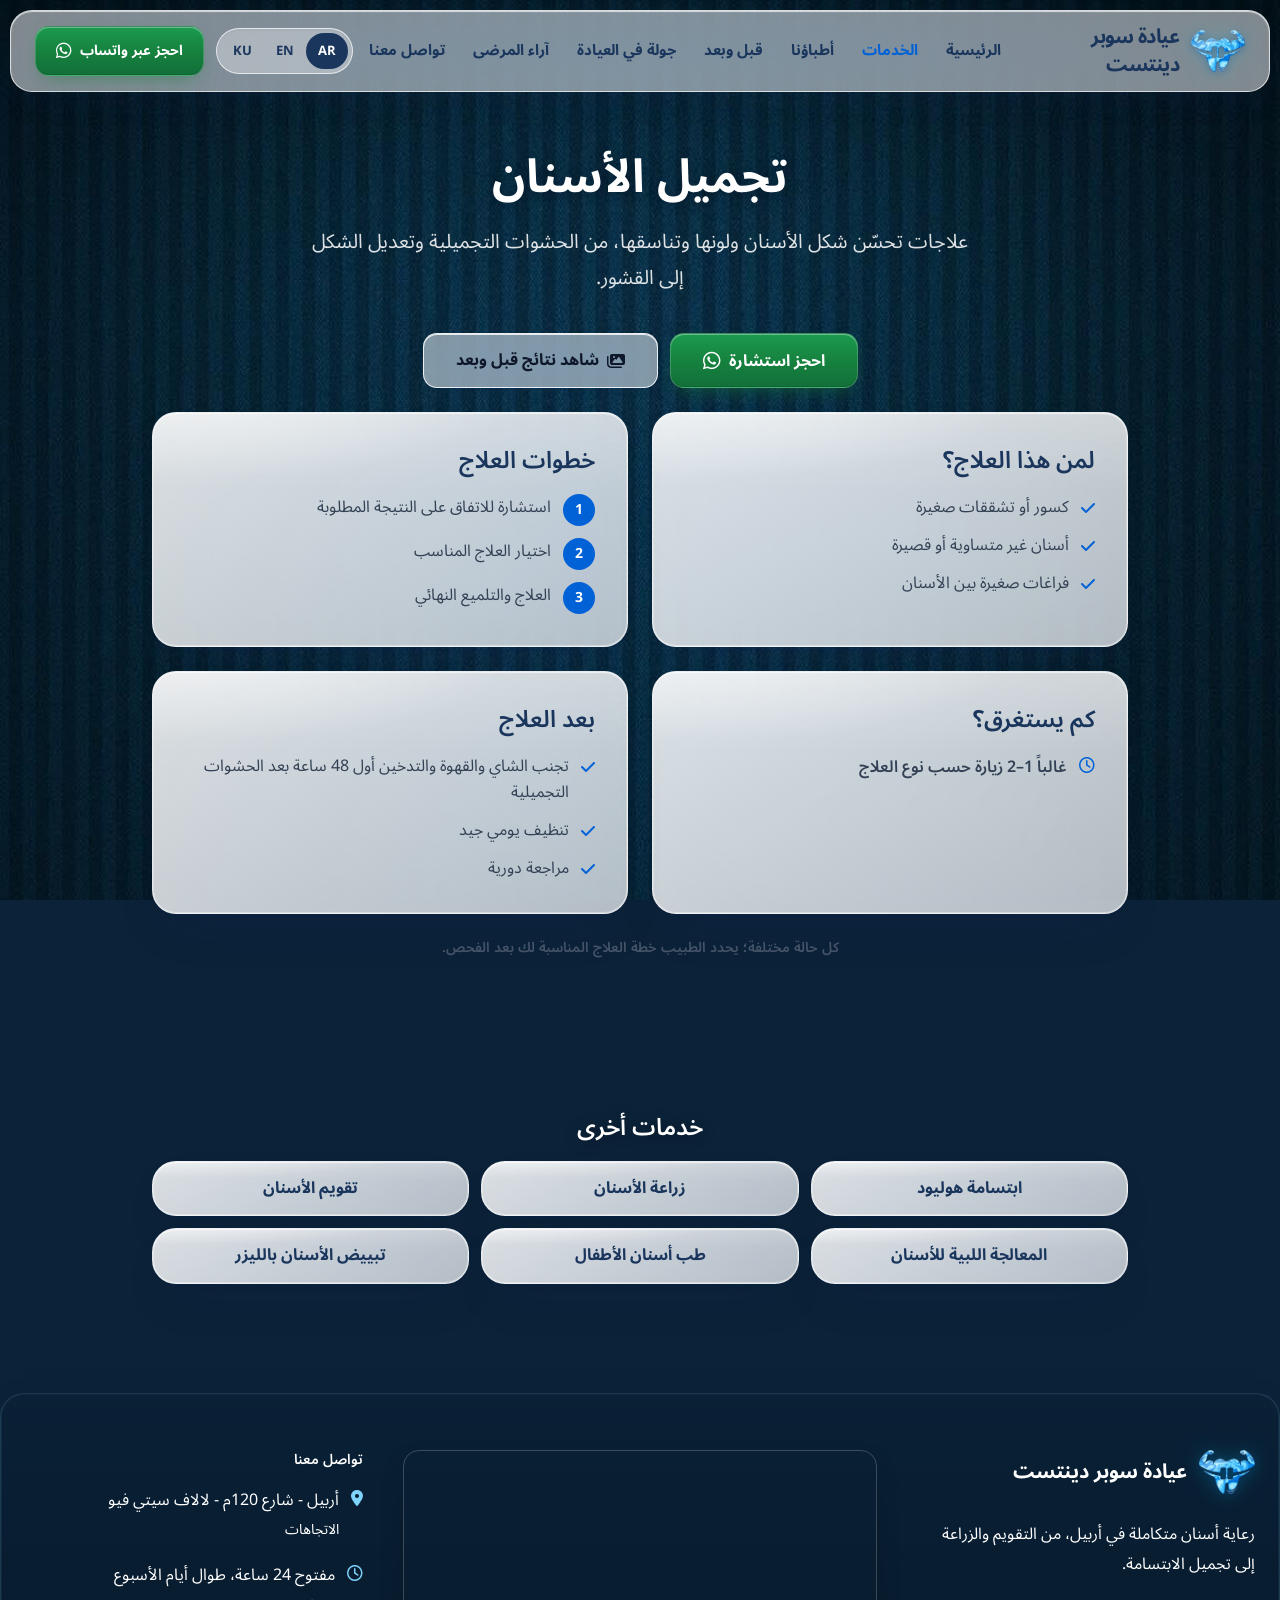
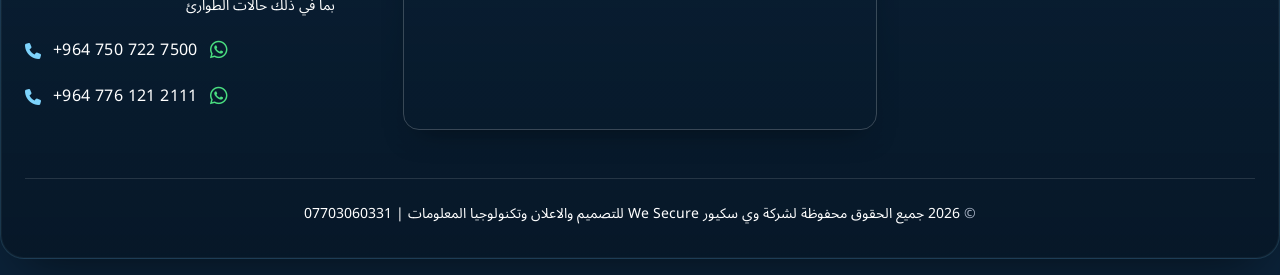
==== commit d38deee3: "Medical team section shows page background; white contact text Co-Authored-By: Claude Opus 5.5 <nore" ====
--- a/cosmetic-dentistry.html
+++ b/cosmetic-dentistry.html
@@ -18,7 +18,7 @@
 <link href="https://fonts.googleapis.com/css2?family=Inter:wght@400;500;600;700&family=Noto+Sans+Arabic:wght@400;500;600;700&display=swap" rel="stylesheet">
 <link rel="stylesheet" href="https://cdnjs.cloudflare.com/ajax/libs/font-awesome/6.4.0/css/all.min.css">
 <!-- Pre-built Tailwind CSS. If you add new Tailwind classes, styles.css must be rebuilt. -->
-<link rel="stylesheet" href="styles.css?v=48">
+<link rel="stylesheet" href="styles.css?v=49">
 
 </head>
 <body class="pb-[76px] md:pb-0 antialiased relative selection:bg-navyBlue selection:text-white font-sans ">
@@ -157,7 +157,7 @@
   </div>
 </div>
 
-<script src="site.js?v=48"></script>
+<script src="site.js?v=49"></script>
 <!-- AI Assistant Chat Widget -->
 <script src="https://app.aiassist.chat/widget.js" data-site-id="82ca7860-756f-42e5-a851-264dc3e4ab57" data-api-url="https://engine.aiassist.chat" async></script>
 </body>
--- a/styles.css
+++ b/styles.css
@@ -1 +1 @@
-*,:after,:before{--tw-border-spacing-x:0;--tw-border-spacing-y:0;--tw-translate-x:0;--tw-translate-y:0;--tw-rotate:0;--tw-skew-x:0;--tw-skew-y:0;--tw-scale-x:1;--tw-scale-y:1;--tw-pan-x: ;--tw-pan-y: ;--tw-pinch-zoom: ;--tw-scroll-snap-strictness:proximity;--tw-gradient-from-position: ;--tw-gradient-via-position: ;--tw-gradient-to-position: ;--tw-ordinal: ;--tw-slashed-zero: ;--tw-numeric-figure: ;--tw-numeric-spacing: ;--tw-numeric-fraction: ;--tw-ring-inset: ;--tw-ring-offset-width:0px;--tw-ring-offset-color:#fff;--tw-ring-color:rgba(59,130,246,.5);--tw-ring-offset-shadow:0 0 #0000;--tw-ring-shadow:0 0 #0000;--tw-shadow:0 0 #0000;--tw-shadow-colored:0 0 #0000;--tw-blur: ;--tw-brightness: ;--tw-contrast: ;--tw-grayscale: ;--tw-hue-rotate: ;--tw-invert: ;--tw-saturate: ;--tw-sepia: ;--tw-drop-shadow: ;--tw-backdrop-blur: ;--tw-backdrop-brightness: ;--tw-backdrop-contrast: ;--tw-backdrop-grayscale: ;--tw-backdrop-hue-rotate: ;--tw-backdrop-invert: ;--tw-backdrop-opacity: ;--tw-backdrop-saturate: ;--tw-backdrop-sepia: ;--tw-contain-size: ;--tw-contain-layout: ;--tw-contain-paint: ;--tw-contain-style: }::backdrop{--tw-border-spacing-x:0;--tw-border-spacing-y:0;--tw-translate-x:0;--tw-translate-y:0;--tw-rotate:0;--tw-skew-x:0;--tw-skew-y:0;--tw-scale-x:1;--tw-scale-y:1;--tw-pan-x: ;--tw-pan-y: ;--tw-pinch-zoom: ;--tw-scroll-snap-strictness:proximity;--tw-gradient-from-position: ;--tw-gradient-via-position: ;--tw-gradient-to-position: ;--tw-ordinal: ;--tw-slashed-zero: ;--tw-numeric-figure: ;--tw-numeric-spacing: ;--tw-numeric-fraction: ;--tw-ring-inset: ;--tw-ring-offset-width:0px;--tw-ring-offset-color:#fff;--tw-ring-color:rgba(59,130,246,.5);--tw-ring-offset-shadow:0 0 #0000;--tw-ring-shadow:0 0 #0000;--tw-shadow:0 0 #0000;--tw-shadow-colored:0 0 #0000;--tw-blur: ;--tw-brightness: ;--tw-contrast: ;--tw-grayscale: ;--tw-hue-rotate: ;--tw-invert: ;--tw-saturate: ;--tw-sepia: ;--tw-drop-shadow: ;--tw-backdrop-blur: ;--tw-backdrop-brightness: ;--tw-backdrop-contrast: ;--tw-backdrop-grayscale: ;--tw-backdrop-hue-rotate: ;--tw-backdrop-invert: ;--tw-backdrop-opacity: ;--tw-backdrop-saturate: ;--tw-backdrop-sepia: ;--tw-contain-size: ;--tw-contain-layout: ;--tw-contain-paint: ;--tw-contain-style: }/*! tailwindcss v3.4.19 | MIT License | https://tailwindcss.com*/*,:after,:before{box-sizing:border-box;border:0 solid #e5e7eb}:after,:before{--tw-content:""}:host,html{line-height:1.5;-webkit-text-size-adjust:100%;-moz-tab-size:4;-o-tab-size:4;tab-size:4;font-family:Noto Sans Arabic,Inter,sans-serif;font-feature-settings:normal;font-variation-settings:normal;-webkit-tap-highlight-color:transparent}body{margin:0;line-height:inherit}hr{height:0;color:inherit;border-top-width:1px}abbr:where([title]){-webkit-text-decoration:underline dotted;text-decoration:underline dotted}h1,h2,h3,h4,h5,h6{font-size:inherit;font-weight:inherit}a{color:inherit;text-decoration:inherit}b,strong{font-weight:bolder}code,kbd,pre,samp{font-family:ui-monospace,SFMono-Regular,Menlo,Monaco,Consolas,Liberation Mono,Courier New,monospace;font-feature-settings:normal;font-variation-settings:normal;font-size:1em}small{font-size:80%}sub,sup{font-size:75%;line-height:0;position:relative;vertical-align:baseline}sub{bottom:-.25em}sup{top:-.5em}table{text-indent:0;border-color:inherit;border-collapse:collapse}button,input,optgroup,select,textarea{font-family:inherit;font-feature-settings:inherit;font-variation-settings:inherit;font-size:100%;font-weight:inherit;line-height:inherit;letter-spacing:inherit;color:inherit;margin:0;padding:0}button,select{text-transform:none}button,input:where([type=button]),input:where([type=reset]),input:where([type=submit]){-webkit-appearance:button;background-color:transparent;background-image:none}:-moz-focusring{outline:auto}:-moz-ui-invalid{box-shadow:none}progress{vertical-align:baseline}::-webkit-inner-spin-button,::-webkit-outer-spin-button{height:auto}[type=search]{-webkit-appearance:textfield;outline-offset:-2px}::-webkit-search-decoration{-webkit-appearance:none}::-webkit-file-upload-button{-webkit-appearance:button;font:inherit}summary{display:list-item}blockquote,dd,dl,figure,h1,h2,h3,h4,h5,h6,hr,p,pre{margin:0}fieldset{margin:0}fieldset,legend{padding:0}menu,ol,ul{list-style:none;margin:0;padding:0}dialog{padding:0}textarea{resize:vertical}input::-moz-placeholder,textarea::-moz-placeholder{opacity:1;color:#9ca3af}input::placeholder,textarea::placeholder{opacity:1;color:#9ca3af}[role=button],button{cursor:pointer}:disabled{cursor:default}audio,canvas,embed,iframe,img,object,svg,video{display:block;vertical-align:middle}img,video{max-width:100%;height:auto}[hidden]:where(:not([hidden=until-found])){display:none}.pointer-events-none{pointer-events:none}.visible{visibility:visible}.fixed{position:fixed}.absolute{position:absolute}.relative{position:relative}.sticky{position:sticky}.inset-0{inset:0}.inset-x-0{left:0;right:0}.-end-5{inset-inline-end:-1.25rem}.-start-5{inset-inline-start:-1.25rem}.bottom-0{bottom:0}.left-0{left:0}.top-0{top:0}.top-\[45\%\]{top:45%}.top-full{top:100%}.isolate{isolation:isolate}.z-0{z-index:0}.z-10{z-index:10}.z-40{z-index:40}.z-50{z-index:50}.z-\[-1\]{z-index:-1}.z-\[60\]{z-index:60}.mx-3{margin-left:.75rem;margin-right:.75rem}.mx-auto{margin-left:auto;margin-right:auto}.mb-1{margin-bottom:.25rem}.mb-2{margin-bottom:.5rem}.mb-24{margin-bottom:6rem}.mb-4{margin-bottom:1rem}.mb-8{margin-bottom:2rem}.mt-1{margin-top:.25rem}.mt-1\.5{margin-top:.375rem}.mt-10{margin-top:2.5rem}.mt-12{margin-top:3rem}.mt-2{margin-top:.5rem}.mt-8{margin-top:2rem}.mt-auto{margin-top:auto}.line-clamp-2{-webkit-line-clamp:2}.line-clamp-2,.line-clamp-5{overflow:hidden;display:-webkit-box;-webkit-box-orient:vertical}.line-clamp-5{-webkit-line-clamp:5}.block{display:block}.inline-block{display:inline-block}.flex{display:flex}.inline-flex{display:inline-flex}.\!grid{display:grid!important}.grid{display:grid}.hidden{display:none}.aspect-\[16\/10\]{aspect-ratio:16/10}.aspect-\[3\/4\]{aspect-ratio:3/4}.aspect-\[4\/3\]{aspect-ratio:4/3}.h-11{height:2.75rem}.h-12{height:3rem}.h-2\.5{height:.625rem}.h-5{height:1.25rem}.h-6{height:1.5rem}.h-7{height:1.75rem}.h-8{height:2rem}.h-80{height:20rem}.h-full{height:100%}.max-h-full{max-height:100%}.min-h-\[1px\]{min-height:1px}.min-h-\[240px\]{min-height:240px}.min-h-\[600px\]{min-height:600px}.w-11{width:2.75rem}.w-2\.5{width:.625rem}.w-5{width:1.25rem}.w-6{width:1.5rem}.w-7{width:1.75rem}.w-8{width:2rem}.w-\[85\%\]{width:85%}.w-full{width:100%}.min-w-0{min-width:0}.max-w-2xl{max-width:42rem}.max-w-5xl{max-width:64rem}.max-w-6xl{max-width:72rem}.max-w-7xl{max-width:80rem}.max-w-\[1320px\]{max-width:1320px}.max-w-\[36ch\]{max-width:36ch}.max-w-\[420px\]{max-width:420px}.max-w-\[60ch\]{max-width:60ch}.max-w-\[62ch\]{max-width:62ch}.max-w-full{max-width:100%}.max-w-xl{max-width:36rem}.flex-1{flex:1 1 0%}.flex-\[1\.6\]{flex:1.6}.shrink-0{flex-shrink:0}.grow{flex-grow:1}.-translate-y-1\/2{--tw-translate-y:-50%}.-translate-y-1\/2,.transform{transform:translate(var(--tw-translate-x),var(--tw-translate-y)) rotate(var(--tw-rotate)) skewX(var(--tw-skew-x)) skewY(var(--tw-skew-y)) scaleX(var(--tw-scale-x)) scaleY(var(--tw-scale-y))}@keyframes ping{75%,to{transform:scale(2);opacity:0}}.animate-ping{animation:ping 1s cubic-bezier(0,0,.2,1) infinite}.cursor-zoom-out{cursor:zoom-out}.resize{resize:both}.snap-x{scroll-snap-type:x var(--tw-scroll-snap-strictness)}.snap-mandatory{--tw-scroll-snap-strictness:mandatory}.snap-start{scroll-snap-align:start}.grid-cols-2{grid-template-columns:repeat(2,minmax(0,1fr))}.flex-col{flex-direction:column}.flex-wrap{flex-wrap:wrap}.items-start{align-items:flex-start}.items-center{align-items:center}.items-stretch{align-items:stretch}.justify-end{justify-content:flex-end}.justify-center{justify-content:center}.justify-between{justify-content:space-between}.gap-1\.5{gap:.375rem}.gap-10{gap:2.5rem}.gap-2{gap:.5rem}.gap-3{gap:.75rem}.gap-4{gap:1rem}.gap-6{gap:1.5rem}.gap-x-5{-moz-column-gap:1.25rem;column-gap:1.25rem}.gap-y-3{row-gap:.75rem}.space-y-10>:not([hidden])~:not([hidden]){--tw-space-y-reverse:0;margin-top:calc(2.5rem*(1 - var(--tw-space-y-reverse)));margin-bottom:calc(2.5rem*var(--tw-space-y-reverse))}.space-y-2>:not([hidden])~:not([hidden]){--tw-space-y-reverse:0;margin-top:calc(.5rem*(1 - var(--tw-space-y-reverse)));margin-bottom:calc(.5rem*var(--tw-space-y-reverse))}.space-y-3>:not([hidden])~:not([hidden]){--tw-space-y-reverse:0;margin-top:calc(.75rem*(1 - var(--tw-space-y-reverse)));margin-bottom:calc(.75rem*var(--tw-space-y-reverse))}.space-y-4>:not([hidden])~:not([hidden]){--tw-space-y-reverse:0;margin-top:calc(1rem*(1 - var(--tw-space-y-reverse)));margin-bottom:calc(1rem*var(--tw-space-y-reverse))}.space-y-5>:not([hidden])~:not([hidden]){--tw-space-y-reverse:0;margin-top:calc(1.25rem*(1 - var(--tw-space-y-reverse)));margin-bottom:calc(1.25rem*var(--tw-space-y-reverse))}.space-y-6>:not([hidden])~:not([hidden]){--tw-space-y-reverse:0;margin-top:calc(1.5rem*(1 - var(--tw-space-y-reverse)));margin-bottom:calc(1.5rem*var(--tw-space-y-reverse))}.space-y-8>:not([hidden])~:not([hidden]){--tw-space-y-reverse:0;margin-top:calc(2rem*(1 - var(--tw-space-y-reverse)));margin-bottom:calc(2rem*var(--tw-space-y-reverse))}.self-start{align-self:flex-start}.overflow-hidden{overflow:hidden}.overflow-x-auto{overflow-x:auto}.scroll-smooth{scroll-behavior:smooth}.truncate{overflow:hidden;text-overflow:ellipsis}.truncate,.whitespace-nowrap{white-space:nowrap}.whitespace-pre-line{white-space:pre-line}.rounded-2xl{border-radius:1rem}.rounded-3xl{border-radius:1.5rem}.rounded-\[14px\]{border-radius:14px}.rounded-\[20px\]{border-radius:20px}.rounded-\[2rem\]{border-radius:2rem}.rounded-full{border-radius:9999px}.rounded-b-2xl{border-bottom-right-radius:1rem;border-bottom-left-radius:1rem}.rounded-t-\[23px\]{border-top-left-radius:23px;border-top-right-radius:23px}.border{border-width:1px}.border-\[1\.5px\]{border-width:1.5px}.border-b{border-bottom-width:1px}.border-t{border-top-width:1px}.border-navyBlue\/10{border-color:rgba(26,54,93,.1)}.border-navyBlue\/15{border-color:rgba(26,54,93,.15)}.border-slate-200{--tw-border-opacity:1;border-color:rgb(226 232 240/var(--tw-border-opacity,1))}.border-slate-300{--tw-border-opacity:1;border-color:rgb(203 213 225/var(--tw-border-opacity,1))}.border-slate-900\/10{border-color:rgba(15,23,42,.1)}.border-white\/20{border-color:hsla(0,0%,100%,.2)}.border-white\/30{border-color:hsla(0,0%,100%,.3)}.border-white\/60{border-color:hsla(0,0%,100%,.6)}.bg-\[\#1a73e8\]{--tw-bg-opacity:1;background-color:rgb(26 115 232/var(--tw-bg-opacity,1))}.bg-\[\#4ADE80\]{--tw-bg-opacity:1;background-color:rgb(74 222 128/var(--tw-bg-opacity,1))}.bg-black\/85{background-color:rgba(0,0,0,.85)}.bg-deepBlue{--tw-bg-opacity:1;background-color:rgb(0 98 214/var(--tw-bg-opacity,1))}.bg-navyBlue{--tw-bg-opacity:1;background-color:rgb(26 54 93/var(--tw-bg-opacity,1))}.bg-navyBlue\/20{background-color:rgba(26,54,93,.2)}.bg-sky-50{--tw-bg-opacity:1;background-color:rgb(240 249 255/var(--tw-bg-opacity,1))}.bg-slate-200{--tw-bg-opacity:1;background-color:rgb(226 232 240/var(--tw-bg-opacity,1))}.bg-whatsapp{--tw-bg-opacity:1;background-color:rgb(21 128 61/var(--tw-bg-opacity,1))}.bg-white{--tw-bg-opacity:1;background-color:rgb(255 255 255/var(--tw-bg-opacity,1))}.bg-white\/10{background-color:hsla(0,0%,100%,.1)}.bg-white\/60{background-color:hsla(0,0%,100%,.6)}.bg-white\/75{background-color:hsla(0,0%,100%,.75)}.bg-white\/95{background-color:hsla(0,0%,100%,.95)}.bg-gradient-to-t{background-image:linear-gradient(to top,var(--tw-gradient-stops))}.from-\[\#0A192F\]\/90{--tw-gradient-from:rgba(10,25,47,.9) var(--tw-gradient-from-position);--tw-gradient-to:rgba(10,25,47,0) var(--tw-gradient-to-position);--tw-gradient-stops:var(--tw-gradient-from),var(--tw-gradient-to)}.via-\[\#0A192F\]\/25{--tw-gradient-to:rgba(10,25,47,0) var(--tw-gradient-to-position);--tw-gradient-stops:var(--tw-gradient-from),rgba(10,25,47,.25) var(--tw-gradient-via-position),var(--tw-gradient-to)}.via-40\%{--tw-gradient-via-position:40%}.to-transparent{--tw-gradient-to:transparent var(--tw-gradient-to-position)}.object-cover{-o-object-fit:cover;object-fit:cover}.object-top{-o-object-position:top;object-position:top}.\!p-0{padding:0!important}.p-1{padding:.25rem}.p-1\.5{padding:.375rem}.p-2\.5{padding:.625rem}.p-3{padding:.75rem}.p-4{padding:1rem}.p-6{padding:1.5rem}.p-7{padding:1.75rem}.p-8{padding:2rem}.px-2{padding-left:.5rem;padding-right:.5rem}.px-2\.5{padding-left:.625rem;padding-right:.625rem}.px-3{padding-left:.75rem;padding-right:.75rem}.px-3\.5{padding-left:.875rem;padding-right:.875rem}.px-4{padding-left:1rem;padding-right:1rem}.px-5{padding-left:1.25rem;padding-right:1.25rem}.px-6{padding-left:1.5rem;padding-right:1.5rem}.px-8{padding-left:2rem;padding-right:2rem}.py-1\.5{padding-top:.375rem;padding-bottom:.375rem}.py-10{padding-top:2.5rem;padding-bottom:2.5rem}.py-12{padding-top:3rem;padding-bottom:3rem}.py-2{padding-top:.5rem;padding-bottom:.5rem}.py-2\.5{padding-top:.625rem;padding-bottom:.625rem}.py-3{padding-top:.75rem;padding-bottom:.75rem}.py-4{padding-top:1rem;padding-bottom:1rem}.pb-1{padding-bottom:.25rem}.pb-10{padding-bottom:2.5rem}.pb-12{padding-bottom:3rem}.pb-14{padding-bottom:3.5rem}.pb-4{padding-bottom:1rem}.pb-8{padding-bottom:2rem}.pb-\[76px\]{padding-bottom:76px}.pt-0{padding-top:0}.pt-1\.5{padding-top:.375rem}.pt-14{padding-top:3.5rem}.pt-2{padding-top:.5rem}.pt-24{padding-top:6rem}.pt-3{padding-top:.75rem}.pt-4{padding-top:1rem}.pt-6{padding-top:1.5rem}.text-left{text-align:left}.text-center{text-align:center}.text-start{text-align:start}.font-sans{font-family:Noto Sans Arabic,Inter,sans-serif}.text-2xl{font-size:1.5rem;line-height:2rem}.text-3xl{font-size:1.875rem;line-height:2.25rem}.text-5xl{font-size:3rem;line-height:1}.text-\[13\.5px\]{font-size:13.5px}.text-\[13px\]{font-size:13px}.text-\[15px\]{font-size:15px}.text-base{font-size:1rem;line-height:1.5rem}.text-lg{font-size:1.125rem;line-height:1.75rem}.text-sm{font-size:.875rem;line-height:1.25rem}.text-xl{font-size:1.25rem;line-height:1.75rem}.text-xs{font-size:.75rem;line-height:1rem}.font-black{font-weight:900}.font-bold{font-weight:700}.font-medium{font-weight:500}.font-normal{font-weight:400}.font-semibold{font-weight:600}.leading-none{line-height:1}.leading-relaxed{line-height:1.625}.leading-tight{line-height:1.25}.tracking-tight{letter-spacing:-.025em}.tracking-wide{letter-spacing:.025em}.tracking-wider{letter-spacing:.05em}.text-\[\#0062D6\]{--tw-text-opacity:1;color:rgb(0 98 214/var(--tw-text-opacity,1))}.text-\[\#15803D\]{--tw-text-opacity:1;color:rgb(21 128 61/var(--tw-text-opacity,1))}.text-\[\#7DD3FC\]{--tw-text-opacity:1;color:rgb(125 211 252/var(--tw-text-opacity,1))}.text-cyan-600{--tw-text-opacity:1;color:rgb(8 145 178/var(--tw-text-opacity,1))}.text-deepBlue{--tw-text-opacity:1;color:rgb(0 98 214/var(--tw-text-opacity,1))}.text-navyBlue{--tw-text-opacity:1;color:rgb(26 54 93/var(--tw-text-opacity,1))}.text-slate-200{--tw-text-opacity:1;color:rgb(226 232 240/var(--tw-text-opacity,1))}.text-slate-500{--tw-text-opacity:1;color:rgb(100 116 139/var(--tw-text-opacity,1))}.text-slate-600{--tw-text-opacity:1;color:rgb(71 85 105/var(--tw-text-opacity,1))}.text-slate-700{--tw-text-opacity:1;color:rgb(51 65 85/var(--tw-text-opacity,1))}.text-slate-900{--tw-text-opacity:1;color:rgb(15 23 42/var(--tw-text-opacity,1))}.text-whatsapp{--tw-text-opacity:1;color:rgb(21 128 61/var(--tw-text-opacity,1))}.text-white{--tw-text-opacity:1;color:rgb(255 255 255/var(--tw-text-opacity,1))}.text-white\/85{color:hsla(0,0%,100%,.85)}.text-white\/90{color:hsla(0,0%,100%,.9)}.text-yellow-400{--tw-text-opacity:1;color:rgb(250 204 21/var(--tw-text-opacity,1))}.text-yellow-500{--tw-text-opacity:1;color:rgb(234 179 8/var(--tw-text-opacity,1))}.underline{text-decoration-line:underline}.decoration-white\/40{text-decoration-color:hsla(0,0%,100%,.4)}.underline-offset-4{text-underline-offset:4px}.antialiased{-webkit-font-smoothing:antialiased;-moz-osx-font-smoothing:grayscale}.opacity-60{opacity:.6}.shadow-\[0_-4px_16px_rgba\(15\2c 23\2c 42\2c \.08\)\]{--tw-shadow:0 -4px 16px rgba(15,23,42,.08);--tw-shadow-colored:0 -4px 16px var(--tw-shadow-color);box-shadow:var(--tw-ring-offset-shadow,0 0 #0000),var(--tw-ring-shadow,0 0 #0000),var(--tw-shadow)}.shadow-\[0_12px_30px_-14px_rgba\(0\2c 0\2c 0\2c \.5\)\]{--tw-shadow:0 12px 30px -14px rgba(0,0,0,.5);--tw-shadow-colored:0 12px 30px -14px var(--tw-shadow-color);box-shadow:var(--tw-ring-offset-shadow,0 0 #0000),var(--tw-ring-shadow,0 0 #0000),var(--tw-shadow)}.shadow-\[0_1px_2px_rgba\(15\2c 23\2c 42\2c \.04\)\2c 0_8px_24px_rgba\(15\2c 23\2c 42\2c \.08\)\]{--tw-shadow:0 1px 2px rgba(15,23,42,.04),0 8px 24px rgba(15,23,42,.08);--tw-shadow-colored:0 1px 2px var(--tw-shadow-color),0 8px 24px var(--tw-shadow-color);box-shadow:var(--tw-ring-offset-shadow,0 0 #0000),var(--tw-ring-shadow,0 0 #0000),var(--tw-shadow)}.shadow-cta{--tw-shadow:0 1px 2px rgba(0,0,0,.08),0 6px 16px rgba(21,128,61,.28);--tw-shadow-colored:0 1px 2px var(--tw-shadow-color),0 6px 16px var(--tw-shadow-color)}.shadow-cta,.shadow-lg{box-shadow:var(--tw-ring-offset-shadow,0 0 #0000),var(--tw-ring-shadow,0 0 #0000),var(--tw-shadow)}.shadow-lg{--tw-shadow:0 10px 15px -3px rgba(0,0,0,.1),0 4px 6px -4px rgba(0,0,0,.1);--tw-shadow-colored:0 10px 15px -3px var(--tw-shadow-color),0 4px 6px -4px var(--tw-shadow-color)}.shadow-sm{--tw-shadow:0 1px 2px 0 rgba(0,0,0,.05);--tw-shadow-colored:0 1px 2px 0 var(--tw-shadow-color);box-shadow:var(--tw-ring-offset-shadow,0 0 #0000),var(--tw-ring-shadow,0 0 #0000),var(--tw-shadow)}.filter{filter:var(--tw-blur) var(--tw-brightness) var(--tw-contrast) var(--tw-grayscale) var(--tw-hue-rotate) var(--tw-invert) var(--tw-saturate) var(--tw-sepia) var(--tw-drop-shadow)}.transition-all{transition-property:all;transition-timing-function:cubic-bezier(.4,0,.2,1);transition-duration:.15s}.transition-colors{transition-property:color,background-color,border-color,text-decoration-color,fill,stroke;transition-timing-function:cubic-bezier(.4,0,.2,1);transition-duration:.15s}.transition-transform{transition-property:transform;transition-timing-function:cubic-bezier(.4,0,.2,1);transition-duration:.15s}.duration-200{transition-duration:.2s}.duration-500{transition-duration:.5s}html{scroll-behavior:smooth}body{color:#1a365d;overflow-x:hidden}[id],footer,section{scroll-margin-top:90px}@media (prefers-reduced-motion:reduce){html{scroll-behavior:auto}.bg-video{display:none}}.glass-panel{background:#fff!important;border:1px solid #e2e8f0;box-shadow:0 1px 2px rgba(15,23,42,.04),0 8px 24px rgba(15,23,42,.06);transition:transform .15s ease,box-shadow .15s ease,border-color .15s ease}a.glass-panel:hover{border-color:#cbd5e1;box-shadow:0 2px 4px rgba(15,23,42,.05),0 16px 32px rgba(15,23,42,.1)}.site-header{background:hsla(0,0%,100%,.8);-webkit-backdrop-filter:blur(20px) saturate(180%);backdrop-filter:blur(20px) saturate(180%);border-bottom:1px solid rgba(15,23,42,.08)}.hero-panel{background:hsla(0,0%,100%,.84);-webkit-backdrop-filter:blur(24px) saturate(160%);backdrop-filter:blur(24px) saturate(160%);border:1px solid hsla(0,0%,100%,.9);box-shadow:0 1px 2px rgba(15,23,42,.06),0 20px 48px rgba(15,23,42,.14)}.stat-tile{background:hsla(0,0%,100%,.9);-webkit-backdrop-filter:blur(16px) saturate(160%);backdrop-filter:blur(16px) saturate(160%);border:1px solid hsla(0,0%,100%,.95);box-shadow:0 8px 24px rgba(15,23,42,.08)}.card{background:#fff;border:1px solid rgba(26,54,93,.08);box-shadow:0 6px 24px rgba(26,54,93,.06)}.subtext-glow,.text-glow{color:#1a365d}.lang-text{display:none}html[lang=ar] .lang-ar,html[lang=en] .lang-en,html[lang=ku] .lang-ku{display:inline-block}html[lang=ar] .lang-ar-block,html[lang=en] .lang-en-block,html[lang=ku] .lang-ku-block{display:block}.ba{position:relative;overflow:hidden;aspect-ratio:4/3;-webkit-user-select:none;-moz-user-select:none;user-select:none;background:#e2e8f0}.ba img{position:absolute;inset:0;width:100%;height:100%;-o-object-fit:cover;object-fit:cover}.ba .ba-before{clip-path:inset(0 calc(100% - var(--pos, 50%)) 0 0)}.ba .ba-line{top:0;bottom:0;left:var(--pos,50%);width:3px;margin-left:-1.5px;box-shadow:0 0 8px rgba(0,0,0,.3);pointer-events:none}.ba .ba-knob,.ba .ba-line{position:absolute;background:#fff}.ba .ba-knob{top:50%;left:50%;width:40px;height:40px;margin:-20px 0 0 -20px;border-radius:9999px;color:#1a365d;display:flex;align-items:center;justify-content:center;font-size:14px;box-shadow:0 2px 10px rgba(0,0,0,.25)}.ba input[type=range]{position:absolute;inset:0;width:100%;height:100%;opacity:0;cursor:ew-resize;margin:0}.ba .ba-tag{position:absolute;top:10px;padding:2px 10px;border-radius:9999px;background:rgba(26,54,93,.75);color:#fff;font-size:12px;font-weight:700;pointer-events:none}.filter-btn.is-active{background:#1a365d;color:#fff}.logo-metal{position:relative;display:inline-block;flex-shrink:0;filter:drop-shadow(0 2px 4px rgba(0,60,140,.35)) drop-shadow(0 0 10px rgba(0,229,255,.25))}.logo-metal:after{content:"";position:absolute;inset:0;pointer-events:none;background:linear-gradient(115deg,transparent 35%,hsla(0,0%,100%,.85) 48%,rgba(200,245,255,.6) 52%,transparent 65%);background-size:250% 100%;background-position:150% 0;-webkit-mask:url(super-dentist-logo.png) center/contain no-repeat;mask:url(super-dentist-logo.png) center/contain no-repeat;mix-blend-mode:screen;animation:logo-shine 5s ease-in-out infinite}a:hover .logo-metal:after{animation-duration:1.6s}@keyframes logo-shine{0%,60%{background-position:150% 0}to{background-position:-50% 0}}@media (prefers-reduced-motion:reduce){.logo-metal:after{animation:none;display:none}}.no-scrollbar{scrollbar-width:none}.no-scrollbar::-webkit-scrollbar{display:none}h1{line-height:1.15!important}h2{line-height:1.2!important}html[lang=ar] h1,html[lang=ku] h1{line-height:1.35!important}html[lang=ar] h2,html[lang=ku] h2{line-height:1.4!important}html[lang=en] h1,html[lang=en] h2{letter-spacing:-.02em}a:focus-visible,button:focus-visible{outline:3px solid #0062d6;outline-offset:3px}.t-display{font-size:clamp(2.25rem,1.6rem + 2.8vw,4rem);letter-spacing:-.025em}.t-h1{font-size:clamp(2rem,1.6rem + 1.6vw,3rem)}.t-h2{font-size:clamp(1.75rem,1.45rem + 1.2vw,2.5rem)}.t-h3{font-size:clamp(1.25rem,1.15rem + .4vw,1.5rem);line-height:1.3}.t-lead{font-size:clamp(1.0625rem,1rem + .3vw,1.25rem);line-height:1.6;font-weight:400}h1.t-display{line-height:1.1!important}html[lang=ar] .t-display,html[lang=ku] .t-display{line-height:1.35!important;letter-spacing:0}html[lang=ar] .t-lead,html[lang=ku] .t-lead{line-height:1.8}html[lang=ar] .t-h3,html[lang=ku] .t-h3{line-height:1.45}body{font-size:1rem;line-height:1.65}html[lang=ar] body,html[lang=ku] body{line-height:1.85}html[lang=en] body{font-family:Inter,system-ui,-apple-system,Segoe UI,sans-serif}.hero-overlay{background:linear-gradient(90deg,rgba(10,25,47,.8),rgba(10,25,47,.5) 50%,rgba(10,25,47,.18))}html[dir=rtl] .hero-overlay{background:linear-gradient(270deg,rgba(10,25,47,.8),rgba(10,25,47,.5) 50%,rgba(10,25,47,.18))}@media (max-width:767px){.hero-overlay,html[dir=rtl] .hero-overlay{background:rgba(10,25,47,.62)}}:root{--section-y:clamp(56px,6vw,104px);--radius-sm:8px;--radius-md:14px;--radius-lg:20px;--shadow-sm:0 1px 2px rgba(15,23,42,.05);--shadow-md:0 1px 2px rgba(15,23,42,.04),0 8px 24px rgba(15,23,42,.08)}main>div>section:not(#home):not(#stats),main>section:not(#home):not(#stats){padding-top:var(--section-y);padding-bottom:var(--section-y)}main>section#location{padding-top:0}.card,.glass-panel{border-radius:var(--radius-lg)!important}.card{box-shadow:var(--shadow-md);border-color:#e2e8f0}#btn-ar,#btn-en,#btn-ku{min-height:34px;min-width:40px}main>section.page-head{padding-top:calc(96px + clamp(28px, 4vw, 64px))!important;padding-bottom:28px!important}main>section.page-head+section{padding-top:8px!important}:root{--glass:hsla(0,0%,100%,.42);--glass-strong:hsla(0,0%,100%,.62);--glass-edge:hsla(0,0%,100%,.65);--glass-blur:blur(28px) saturate(185%);--glass-shadow:0 1px 1px hsla(0,0%,100%,.6) inset,0 -1px 1px hsla(0,0%,100%,.18) inset,0 0 0 1px hsla(0,0%,100%,.22) inset,0 22px 48px -22px rgba(20,40,90,.38),0 6px 16px -10px rgba(20,40,90,.22)}body{background:#d8e6fb!important}body:before{content:"";position:fixed;inset:0;z-index:-1;pointer-events:none;background:radial-gradient(60vmax 50vmax at 0 0,rgba(59,130,246,.55),transparent 60%),radial-gradient(50vmax 45vmax at 100% 10%,rgba(139,92,246,.42),transparent 62%),radial-gradient(55vmax 50vmax at 15% 100%,rgba(20,184,166,.45),transparent 60%),radial-gradient(45vmax 40vmax at 95% 95%,rgba(236,72,153,.28),transparent 62%),radial-gradient(40vmax 35vmax at 55% 50%,rgba(125,211,252,.45),transparent 65%),linear-gradient(160deg,#cfe0fb,#e4ddfb 50%,#d3f1ee)}.card,.crystal,.glass-panel,.stat-tile{position:relative;isolation:isolate;overflow:hidden;background:linear-gradient(150deg,hsla(0,0%,100%,.58),hsla(0,0%,100%,.34) 55%,hsla(0,0%,100%,.26))!important;-webkit-backdrop-filter:var(--glass-blur);backdrop-filter:var(--glass-blur);border:1px solid var(--glass-edge)!important;border-radius:24px!important;box-shadow:var(--glass-shadow)!important;transition:transform .3s cubic-bezier(.2,.8,.2,1),box-shadow .3s,background .3s}.crystal>.cg{position:absolute;pointer-events:none;z-index:-1;margin:0!important}.crystal>.cg-lens{inset:0;border-radius:inherit;background:radial-gradient(120% 70% at 12% -10%,hsla(0,0%,100%,.55),transparent 55%),linear-gradient(180deg,hsla(0,0%,100%,.18),transparent 35%)}.crystal>.cg-spec{width:320px;height:320px;left:30%;top:28%;border-radius:50%;background:radial-gradient(closest-side,hsla(0,0%,100%,.45),hsla(0,0%,100%,.1) 50%,transparent 75%);transform:translate(calc(var(--sx,0px) - 160px),calc(var(--sy,0px) - 160px));transition:transform .4s cubic-bezier(.2,.8,.2,1),opacity .3s;opacity:0}.crystal:hover>.cg-spec{opacity:1}a.crystal:hover,button.crystal:hover{transform:translateY(-3px);background:linear-gradient(150deg,hsla(0,0%,100%,.66),hsla(0,0%,100%,.4))!important}.crystal-dark{background:linear-gradient(150deg,rgba(20,35,70,.5),rgba(10,25,55,.34))!important;border-color:hsla(0,0%,100%,.28)!important;-webkit-backdrop-filter:blur(30px) saturate(170%);backdrop-filter:blur(30px) saturate(170%)}.crystal-dark>.cg-lens{background:radial-gradient(120% 70% at 12% -10%,hsla(0,0%,100%,.22),transparent 55%)}.hero-overlay,html[dir=rtl] .hero-overlay{background:linear-gradient(180deg,rgba(10,25,47,.25),rgba(10,25,47,.35))}.stat-tile{background:linear-gradient(150deg,hsla(0,0%,100%,.72),hsla(0,0%,100%,.5))!important}nav.site-header{top:10px;left:50%;transform:translateX(-50%);width:min(1320px,calc(100% - 20px))!important;border-radius:22px;background:hsla(0,0%,100%,.5);-webkit-backdrop-filter:blur(30px) saturate(190%);backdrop-filter:blur(30px) saturate(190%);border:1px solid hsla(0,0%,100%,.7);box-shadow:inset 0 1px 1px hsla(0,0%,100%,.7),0 12px 32px -14px rgba(20,40,90,.35)}nav.site-header:after{display:none}#mobile-menu{top:calc(100% + 8px);border-radius:22px;background:hsla(0,0%,100%,.62)!important;-webkit-backdrop-filter:blur(30px) saturate(190%);backdrop-filter:blur(30px) saturate(190%);border:1px solid hsla(0,0%,100%,.7);box-shadow:0 20px 40px -18px rgba(20,40,90,.35)}nav.site-header [role=group]{background:hsla(0,0%,100%,.35)!important;border:1px solid hsla(0,0%,100%,.7)!important;box-shadow:inset 0 1px 2px rgba(20,40,90,.08)}.bg-whatsapp{background:linear-gradient(180deg,#1c9a50,#15803d 55%,#12703a)!important;box-shadow:inset 0 1px 0 hsla(0,0%,100%,.35),inset 0 -1px 0 rgba(0,0,0,.12),0 8px 20px -8px rgba(21,128,61,.6)!important;border:1px solid hsla(0,0%,100%,.18)}.bg-whatsapp:hover{background:linear-gradient(180deg,#188b48,#12703a)!important}a.border-\[1\.5px\],a.border-slate-300{background:hsla(0,0%,100%,.5)!important;border-color:hsla(0,0%,100%,.85)!important;-webkit-backdrop-filter:blur(20px) saturate(180%);backdrop-filter:blur(20px) saturate(180%);box-shadow:inset 0 1px 0 hsla(0,0%,100%,.8),0 6px 16px -10px rgba(20,40,90,.3)}a.border-slate-300:hover{background:hsla(0,0%,100%,.72)!important}#home a.border-white\/60{background:hsla(0,0%,100%,.16)!important;border-color:hsla(0,0%,100%,.5)!important;-webkit-backdrop-filter:blur(16px);backdrop-filter:blur(16px)}#mobile-cta{left:8px!important;right:8px!important;bottom:8px!important;border-radius:22px;background:hsla(0,0%,100%,.55)!important;border:1px solid hsla(0,0%,100%,.75)!important;-webkit-backdrop-filter:blur(30px) saturate(190%);backdrop-filter:blur(30px) saturate(190%);box-shadow:inset 0 1px 1px hsla(0,0%,100%,.7),0 16px 36px -14px rgba(20,40,90,.4)!important}footer.footer-glass{color:#334155}#home+*,.to-\[\#f4f9fd\]{--tw-gradient-to:transparent!important}@media (hover:none),(max-width:767px){:root{--glass-blur:blur(18px) saturate(170%)}.crystal>.cg-spec{display:none}}@media (prefers-reduced-motion:reduce){.crystal{transition:none}a.crystal:hover{transform:none}}.crystal-dark{background:linear-gradient(150deg,rgba(15,30,60,.22),rgba(10,25,55,.12))!important;-webkit-backdrop-filter:blur(5px) saturate(140%)!important;backdrop-filter:blur(5px) saturate(140%)!important;border-color:hsla(0,0%,100%,.35)!important}.crystal-dark>.cg-lens{background:linear-gradient(180deg,hsla(0,0%,100%,.1),transparent 40%)}.crystal-dark>.cg-spec{display:none}.crystal-dark h1,.crystal-dark p,.crystal-dark>span{text-shadow:0 1px 2px rgba(0,0,0,.25),0 2px 18px rgba(5,15,35,.45)}.crystal-dark{-webkit-backdrop-filter:none!important;backdrop-filter:none!important;border:0!important;box-shadow:none!important}.crystal-dark>.cg-lens{display:none}.stat-tile,.stat-tile.crystal{background:linear-gradient(150deg,rgba(15,30,60,.22),rgba(10,25,55,.12))!important;-webkit-backdrop-filter:blur(5px) saturate(140%)!important;backdrop-filter:blur(5px) saturate(140%)!important;border:1px solid hsla(0,0%,100%,.35)!important;box-shadow:0 10px 30px -18px rgba(5,15,35,.45)!important}.stat-tile>.cg-lens{background:linear-gradient(180deg,hsla(0,0%,100%,.1),transparent 40%)}.stat-tile>.cg-spec{display:none}.stat-tile span{color:#fff!important;text-shadow:0 1px 2px rgba(0,0,0,.25),0 2px 18px rgba(5,15,35,.45)}.stat-tile .text-yellow-500{color:#facc15!important}.video-fade{-webkit-mask-image:linear-gradient(180deg,#000 78%,transparent);mask-image:linear-gradient(180deg,#000 78%,transparent)}#specialists{background:radial-gradient(60% 80% at 15% 0,rgba(56,189,248,.18),transparent 60%),radial-gradient(50% 70% at 90% 100%,rgba(139,92,246,.18),transparent 60%),linear-gradient(180deg,#0a192f,#0e2244)}#specialists h2{color:#fff!important}#specialists h2 .text-deepBlue{color:#7dd3fc!important}#specialists .doctor-card{border-color:hsla(0,0%,100%,.12)!important;box-shadow:0 24px 50px -24px rgba(0,0,0,.6)!important}.svc-card{padding:0!important}.svc-cover{background:radial-gradient(120% 120% at 20% 0,var(--c2) 0,var(--c1) 70%)}.svc-cover:after{content:"";position:absolute;inset:0;background:linear-gradient(180deg,hsla(0,0%,100%,.18),transparent 40%,rgba(0,0,0,.12))}.svc-orb{position:absolute;border-radius:50%;background:hsla(0,0%,100%,.18);-webkit-backdrop-filter:blur(6px);backdrop-filter:blur(6px);border:1px solid hsla(0,0%,100%,.35)}.svc-orb-1{width:55%;aspect-ratio:1;right:-12%;top:-25%}.svc-orb-2{width:35%;aspect-ratio:1;left:-8%;bottom:-18%}.svc-icon{position:absolute;left:50%;top:50%;transform:translate(-50%,-50%);width:84px;height:84px;border-radius:26px;display:flex;align-items:center;justify-content:center;font-size:38px;color:#fff;z-index:1;background:hsla(0,0%,100%,.2);border:1px solid hsla(0,0%,100%,.55);-webkit-backdrop-filter:blur(12px) saturate(160%);backdrop-filter:blur(12px) saturate(160%);box-shadow:inset 0 1px 0 hsla(0,0%,100%,.6),0 12px 30px -10px rgba(0,0,0,.35);transition:transform .35s cubic-bezier(.2,.8,.2,1)}.svc-card:hover .svc-icon{transform:translate(-50%,-50%) scale(1.08)}.svc-cover img{position:absolute;inset:0;width:100%;height:100%;-o-object-fit:cover;object-fit:cover;transition:transform .5s cubic-bezier(.2,.8,.2,1)}.svc-card:hover .svc-cover img{transform:scale(1.05)}.svc-cover.has-photo .svc-icon,.svc-cover.has-photo .svc-orb{display:none}#reviews{position:relative;isolation:isolate;overflow:hidden}#reviews:before{content:"";position:absolute;inset:0;z-index:-2;background:url(reviews-bg.jpg) 100%/cover no-repeat}html[dir=rtl] #reviews:before{transform:scaleX(-1)}#reviews:after{content:"";position:absolute;inset:0;z-index:-1;background:linear-gradient(90deg,rgba(110,180,225,.55),rgba(110,180,225,.2) 55%,rgba(110,180,225,0)),linear-gradient(180deg,hsla(0,0%,100%,.08),rgba(10,40,80,.12))}html[dir=rtl] #reviews:after{background:linear-gradient(270deg,rgba(110,180,225,.55),rgba(110,180,225,.2) 55%,rgba(110,180,225,0)),linear-gradient(180deg,hsla(0,0%,100%,.08),rgba(10,40,80,.12))}#reviews h2{color:#0a2540!important}#reviews:before{background:#020c24 url(reviews-bg.jpg?v=2) 100%/cover no-repeat}#reviews:after,html[dir=rtl] #reviews:after{background:linear-gradient(180deg,rgba(2,12,36,.15),rgba(2,12,36,.25))}#reviews h2{color:#fff!important}#reviews h2 .text-deepBlue{color:#7dd3fc!important}#reviews .card,#reviews .crystal{background:linear-gradient(150deg,hsla(0,0%,100%,.9),hsla(0,0%,100%,.78))!important}body{background:#e6eff9!important}body:before{background:radial-gradient(60vmax 50vmax at 0 0,rgba(56,189,248,.3),transparent 60%),radial-gradient(50vmax 45vmax at 100% 8%,rgba(37,99,235,.24),transparent 62%),radial-gradient(55vmax 50vmax at 10% 100%,rgba(14,165,233,.22),transparent 60%),radial-gradient(48vmax 42vmax at 95% 95%,rgba(30,64,175,.2),transparent 62%),radial-gradient(40vmax 35vmax at 55% 50%,rgba(186,230,253,.45),transparent 65%),linear-gradient(160deg,#d9e8f8,#e9f1fb 50%,#d3e5f3)!important}#specialists{background:radial-gradient(60% 80% at 15% 10%,rgba(56,189,248,.18),transparent 60%),radial-gradient(50% 70% at 90% 90%,rgba(37,99,235,.22),transparent 60%),linear-gradient(180deg,rgba(10,25,47,0),#0a192f 36px,#0e2244 calc(100% - 36px),rgba(14,34,68,0))!important}#reviews:after,#reviews:before{-webkit-mask-image:linear-gradient(180deg,transparent,#000 36px,#000 calc(100% - 36px),transparent);mask-image:linear-gradient(180deg,transparent,#000 36px,#000 calc(100% - 36px),transparent)}.t-h2 .text-deepBlue,h2 .text-deepBlue{color:#1d6fd6}html[lang=ar] .svc-card p>.lang-ar,html[lang=en] .svc-card p>.lang-en,html[lang=ku] .svc-card p>.lang-ku{display:-webkit-box;-webkit-line-clamp:2;-webkit-box-orient:vertical;overflow:hidden}#teasers{background:radial-gradient(55% 80% at 85% 20%,rgba(56,189,248,.16),transparent 60%),radial-gradient(45% 70% at 10% 90%,rgba(37,99,235,.2),transparent 60%),linear-gradient(180deg,rgba(10,25,47,0),#0a192f 36px,#031029)!important}#teasers .crystal,#teasers .glass-panel{background:linear-gradient(150deg,hsla(0,0%,100%,.12),hsla(0,0%,100%,.05))!important;border-color:hsla(0,0%,100%,.18)!important;box-shadow:inset 0 1px 0 hsla(0,0%,100%,.18),0 24px 50px -24px rgba(0,0,0,.55)!important}#teasers .glass-panel:hover{background:linear-gradient(150deg,hsla(0,0%,100%,.18),hsla(0,0%,100%,.08))!important}#teasers .crystal>.cg-lens{background:radial-gradient(120% 70% at 12% -10%,hsla(0,0%,100%,.14),transparent 55%)}#teasers h2{color:#fff!important}#teasers p{color:#cbd5e1!important}#teasers .text-deepBlue,#teasers i,#teasers span.font-bold{color:#7dd3fc!important}#reviews:after,#reviews:before{-webkit-mask-image:linear-gradient(180deg,#000,#000 calc(100% - 36px),transparent)!important;mask-image:linear-gradient(180deg,#000,#000 calc(100% - 36px),transparent)!important}#reviews{background:linear-gradient(180deg,#031029,#031029 calc(100% - 36px),rgba(3,16,41,0))}#reviews:before{-webkit-mask-image:linear-gradient(180deg,transparent,#000 110px,#000 calc(100% - 36px),transparent)!important;mask-image:linear-gradient(180deg,transparent,#000 110px,#000 calc(100% - 36px),transparent)!important}:root{--slate-dark:#454a5f;--slate-darker:#3a3e50}#specialists{background:radial-gradient(60% 80% at 15% 10%,hsla(0,0%,100%,.06),transparent 60%),radial-gradient(50% 70% at 90% 90%,rgba(125,211,252,.07),transparent 60%),linear-gradient(180deg,rgba(69,74,95,0),#454a5f 36px,#3e4255 calc(100% - 36px),rgba(62,66,85,0))!important}#teasers{background:radial-gradient(55% 80% at 85% 20%,rgba(125,211,252,.07),transparent 60%),linear-gradient(180deg,rgba(69,74,95,0),#454a5f 36px,#3a3e50)!important}#reviews:after,html[dir=rtl] #reviews:after{background:rgba(69,74,95,.55)!important;mix-blend-mode:color}#specialists .doctor-card .bg-gradient-to-t{--tw-gradient-from:rgba(58,62,80,.92) var(--tw-gradient-from-position)!important}.hero-overlay,html[dir=rtl] .hero-overlay{background:linear-gradient(180deg,rgba(50,54,72,.28),rgba(50,54,72,.38))!important}.stat-tile,.stat-tile.crystal{background:linear-gradient(150deg,rgba(69,74,95,.3),rgba(58,62,80,.16))!important}#reviews:before{filter:saturate(.45) brightness(1.75) contrast(.92)}#reviews:after,html[dir=rtl] #reviews:after{background:transparent!important;mix-blend-mode:normal}#reviews{background:linear-gradient(180deg,#3a3e50,#3a3e50 calc(100% - 36px),rgba(58,62,80,0))!important}.video-fade{-webkit-mask-image:none!important;mask-image:none!important}#specialists{background:radial-gradient(60% 80% at 15% 10%,hsla(0,0%,100%,.06),transparent 60%),radial-gradient(50% 70% at 90% 90%,rgba(125,211,252,.07),transparent 60%),linear-gradient(180deg,#454a5f,#3e4255)!important}#teasers{background:radial-gradient(55% 80% at 85% 20%,rgba(125,211,252,.07),transparent 60%),linear-gradient(180deg,#454a5f,#3a3e50)!important}#reviews{background:#3a3e50!important}#reviews:after,#reviews:before{-webkit-mask-image:linear-gradient(180deg,transparent,#000 110px,#000)!important;mask-image:linear-gradient(180deg,transparent,#000 110px,#000)!important}#reviews,#specialists,#teasers{background:#454a5f!important}#reviews:after,#reviews:before{-webkit-mask-image:none!important;mask-image:none!important}#aurora-bg{position:fixed;inset:0;width:100vw;height:100vh;z-index:-1;pointer-events:none}footer.footer-glass{background:#454a5f!important;border-color:hsla(0,0%,100%,.14)!important;-webkit-backdrop-filter:none!important;backdrop-filter:none!important;box-shadow:0 24px 50px -24px rgba(0,0,0,.45)!important;color:#cbd5e1}footer.footer-glass>.cg-lens{display:none}footer .net-canvas{position:absolute;inset:0;width:100%;height:100%;z-index:0;pointer-events:none;border-radius:inherit}footer.footer-glass>div{position:relative;z-index:1}footer.footer-glass .text-navyBlue{color:#fff!important}footer.footer-glass .text-slate-700{color:#cbd5e1!important}footer.footer-glass .text-slate-600{color:#aab4c6!important}footer.footer-glass .text-\[\#0062D6\]{color:#7dd3fc!important}footer.footer-glass .text-\[\#15803D\]{color:#4ade80!important}footer.footer-glass .border-slate-900\/10{border-color:hsla(0,0%,100%,.12)!important}footer.footer-glass a:hover{color:#fff!important}#reviews,#teasers{background:transparent!important}#reviews:after,#reviews:before{display:none!important}#reviews h2,#teasers h2{color:#1a365d!important}#reviews h2 .text-deepBlue,#teasers h2 .text-deepBlue{color:#1d6fd6!important}#teasers p{color:#475569!important}#teasers .text-deepBlue,#teasers i,#teasers span.font-bold{color:#0062d6!important}#reviews .card,#reviews .crystal,#teasers .crystal,#teasers .glass-panel{background:linear-gradient(150deg,hsla(0,0%,100%,.58),hsla(0,0%,100%,.34) 55%,hsla(0,0%,100%,.26))!important;border-color:hsla(0,0%,100%,.65)!important;box-shadow:var(--glass-shadow)!important}#teasers .glass-panel:hover{background:linear-gradient(150deg,hsla(0,0%,100%,.66),hsla(0,0%,100%,.4))!important}#reviews .crystal>.cg-lens,#teasers .crystal>.cg-lens{background:radial-gradient(120% 70% at 12% -10%,hsla(0,0%,100%,.55),transparent 55%),linear-gradient(180deg,hsla(0,0%,100%,.18),transparent 35%)}#bubbles-bg{position:fixed;inset:0;width:100vw;height:100vh;z-index:-1;pointer-events:none}body{background:#d6b687!important}body:before{background:radial-gradient(60vmax 50vmax at 0 0,hsla(38,70%,80%,.7),transparent 60%),radial-gradient(50vmax 45vmax at 100% 8%,hsla(34,44%,59%,.45),transparent 62%),radial-gradient(55vmax 50vmax at 10% 100%,hsla(35,46%,64%,.5),transparent 60%),radial-gradient(48vmax 42vmax at 95% 95%,rgba(184,144,96,.4),transparent 62%),radial-gradient(40vmax 35vmax at 55% 50%,hsla(39,73%,85%,.55),transparent 65%),linear-gradient(160deg,#dcbd8e,#d6b687 50%,#cfae80)!important}body{background:#0b2238!important}body:before{background:#0b2238 url(bg-navy.jpg) top/cover no-repeat!important}.page-head h1,.page-head p,main>section:not(#specialists):not(#home) :is(h1,h2,.t-lead):not(:is(.card,.crystal,.glass-panel,.svc-card,.stat-tile) *){color:#fff!important}.page-head p,main>section:not(#specialists):not(#home) .t-lead:not(:is(.card,.crystal,.glass-panel,.svc-card,.stat-tile) *){color:hsla(0,0%,100%,.86)!important}.page-head h1 .text-deepBlue,main>section:not(#specialists):not(#home) h2:not(:is(.card,.crystal,.glass-panel,.svc-card,.stat-tile) *) .text-deepBlue{color:#9be7ff!important}.page-head h1,main>section:not(#specialists):not(#home) h2:not(:is(.card,.crystal,.glass-panel,.svc-card,.stat-tile) *){text-shadow:0 2px 14px rgba(0,20,40,.45)}.card,.svc-card,main .glass-panel{background:linear-gradient(150deg,hsla(0,0%,100%,.84),hsla(0,0%,100%,.66))!important}main>section:not(#home) .crystal:not(.crystal-dark){background:linear-gradient(150deg,hsla(0,0%,100%,.86),hsla(0,0%,100%,.7))!important}footer.footer-glass{background:linear-gradient(180deg,rgba(8,30,50,.35),rgba(4,16,28,.55))!important;border:1px solid rgba(125,211,252,.16)!important;box-shadow:inset 0 0 0 1px hsla(0,0%,100%,.04),0 24px 50px -24px rgba(0,0,0,.6)!important}.selection\:bg-navyBlue ::-moz-selection{--tw-bg-opacity:1;background-color:rgb(26 54 93/var(--tw-bg-opacity,1))}.selection\:bg-navyBlue ::selection{--tw-bg-opacity:1;background-color:rgb(26 54 93/var(--tw-bg-opacity,1))}.selection\:text-white ::-moz-selection{--tw-text-opacity:1;color:rgb(255 255 255/var(--tw-text-opacity,1))}.selection\:text-white ::selection{--tw-text-opacity:1;color:rgb(255 255 255/var(--tw-text-opacity,1))}.selection\:bg-navyBlue::-moz-selection{--tw-bg-opacity:1;background-color:rgb(26 54 93/var(--tw-bg-opacity,1))}.selection\:bg-navyBlue::selection{--tw-bg-opacity:1;background-color:rgb(26 54 93/var(--tw-bg-opacity,1))}.selection\:text-white::-moz-selection{--tw-text-opacity:1;color:rgb(255 255 255/var(--tw-text-opacity,1))}.selection\:text-white::selection{--tw-text-opacity:1;color:rgb(255 255 255/var(--tw-text-opacity,1))}.hover\:-translate-y-0\.5:hover{--tw-translate-y:-0.125rem}.hover\:-translate-y-0\.5:hover,.hover\:-translate-y-px:hover{transform:translate(var(--tw-translate-x),var(--tw-translate-y)) rotate(var(--tw-rotate)) skewX(var(--tw-skew-x)) skewY(var(--tw-skew-y)) scaleX(var(--tw-scale-x)) scaleY(var(--tw-scale-y))}.hover\:-translate-y-px:hover{--tw-translate-y:-1px}.hover\:border-navyBlue:hover{--tw-border-opacity:1;border-color:rgb(26 54 93/var(--tw-border-opacity,1))}.hover\:bg-\[\#0A192F\]:hover{--tw-bg-opacity:1;background-color:rgb(10 25 47/var(--tw-bg-opacity,1))}.hover\:bg-\[\#1558b0\]:hover{--tw-bg-opacity:1;background-color:rgb(21 88 176/var(--tw-bg-opacity,1))}.hover\:bg-sky-100:hover{--tw-bg-opacity:1;background-color:rgb(224 242 254/var(--tw-bg-opacity,1))}.hover\:bg-sky-50:hover{--tw-bg-opacity:1;background-color:rgb(240 249 255/var(--tw-bg-opacity,1))}.hover\:bg-whatsappDark:hover{--tw-bg-opacity:1;background-color:rgb(22 101 52/var(--tw-bg-opacity,1))}.hover\:bg-white\/20:hover{background-color:hsla(0,0%,100%,.2)}.hover\:bg-white\/90:hover{background-color:hsla(0,0%,100%,.9)}.hover\:text-deepBlue:hover{--tw-text-opacity:1;color:rgb(0 98 214/var(--tw-text-opacity,1))}.hover\:underline:hover{text-decoration-line:underline}.group:hover .group-hover\:scale-105{--tw-scale-x:1.05;--tw-scale-y:1.05;transform:translate(var(--tw-translate-x),var(--tw-translate-y)) rotate(var(--tw-rotate)) skewX(var(--tw-skew-x)) skewY(var(--tw-skew-y)) scaleX(var(--tw-scale-x)) scaleY(var(--tw-scale-y))}@media (min-width:640px){.sm\:w-\[46\%\]{width:46%}.sm\:w-\[calc\(50\%-12px\)\]{width:calc(50% - 12px)}.sm\:w-\[calc\(50\%-8px\)\]{width:calc(50% - 8px)}.sm\:max-w-none{max-width:none}.sm\:grid-cols-2{grid-template-columns:repeat(2,minmax(0,1fr))}.sm\:text-lg{font-size:1.125rem;line-height:1.75rem}}@media (min-width:768px){.md\:mx-auto{margin-left:auto;margin-right:auto}.md\:mb-12{margin-bottom:3rem}.md\:mb-4{margin-bottom:1rem}.md\:flex{display:flex}.md\:hidden{display:none}.md\:h-full{height:100%}.md\:min-h-\[280px\]{min-height:280px}.md\:min-h-\[min\(78svh\2c 720px\)\]{min-height:min(78svh,720px)}.md\:w-\[calc\(33\.333\%-11px\)\]{width:calc(33.333% - 11px)}.md\:grid-cols-2{grid-template-columns:repeat(2,minmax(0,1fr))}.md\:grid-cols-3{grid-template-columns:repeat(3,minmax(0,1fr))}.md\:grid-cols-4{grid-template-columns:repeat(4,minmax(0,1fr))}.md\:grid-cols-\[1fr_1\.4fr_1fr\]{grid-template-columns:1fr 1.4fr 1fr}.md\:grid-cols-\[320px_1fr\]{grid-template-columns:320px 1fr}.md\:grid-cols-\[auto_1fr\]{grid-template-columns:auto 1fr}.md\:gap-3{gap:.75rem}.md\:gap-4{gap:1rem}.md\:gap-6{gap:1.5rem}.md\:space-y-6>:not([hidden])~:not([hidden]){--tw-space-y-reverse:0;margin-top:calc(1.5rem*(1 - var(--tw-space-y-reverse)));margin-bottom:calc(1.5rem*var(--tw-space-y-reverse))}.md\:p-10{padding:2.5rem}.md\:p-11{padding:2.75rem}.md\:p-6{padding:1.5rem}.md\:p-8{padding:2rem}.md\:px-3{padding-left:.75rem;padding-right:.75rem}.md\:px-6{padding-left:1.5rem;padding-right:1.5rem}.md\:py-16{padding-top:4rem;padding-bottom:4rem}.md\:pb-0{padding-bottom:0}.md\:pb-20{padding-bottom:5rem}.md\:text-2xl{font-size:1.5rem;line-height:2rem}.md\:text-3xl{font-size:1.875rem;line-height:2.25rem}.md\:text-5xl{font-size:3rem;line-height:1}.md\:text-\[17px\]{font-size:17px}.md\:text-base{font-size:1rem;line-height:1.5rem}.md\:text-lg{font-size:1.125rem;line-height:1.75rem}.md\:text-xl{font-size:1.25rem;line-height:1.75rem}}@media (min-width:1024px){.lg\:flex{display:flex}.lg\:inline-flex{display:inline-flex}.lg\:hidden{display:none}.lg\:w-\[31\.5\%\]{width:31.5%}.lg\:w-\[calc\(25\%-12px\)\]{width:calc(25% - 12px)}.lg\:w-\[calc\(33\.333\%-16px\)\]{width:calc(33.333% - 16px)}.lg\:grid-cols-3{grid-template-columns:repeat(3,minmax(0,1fr))}.lg\:flex-row{flex-direction:row}.lg\:items-end{align-items:flex-end}}@media (min-width:1280px){.xl\:inline{display:inline}.xl\:gap-7{gap:1.75rem}.xl\:px-5{padding-left:1.25rem;padding-right:1.25rem}.xl\:py-2\.5{padding-top:.625rem;padding-bottom:.625rem}.xl\:text-\[15px\]{font-size:15px}}@media (min-width:1536px){.\32xl\:gap-9{gap:2.25rem}}.rtl\:rotate-180:where([dir=rtl],[dir=rtl] *){--tw-rotate:180deg;transform:translate(var(--tw-translate-x),var(--tw-translate-y)) rotate(var(--tw-rotate)) skewX(var(--tw-skew-x)) skewY(var(--tw-skew-y)) scaleX(var(--tw-scale-x)) scaleY(var(--tw-scale-y))}.rtl\:text-right:where([dir=rtl],[dir=rtl] *){text-align:right}+*,:after,:before{--tw-border-spacing-x:0;--tw-border-spacing-y:0;--tw-translate-x:0;--tw-translate-y:0;--tw-rotate:0;--tw-skew-x:0;--tw-skew-y:0;--tw-scale-x:1;--tw-scale-y:1;--tw-pan-x: ;--tw-pan-y: ;--tw-pinch-zoom: ;--tw-scroll-snap-strictness:proximity;--tw-gradient-from-position: ;--tw-gradient-via-position: ;--tw-gradient-to-position: ;--tw-ordinal: ;--tw-slashed-zero: ;--tw-numeric-figure: ;--tw-numeric-spacing: ;--tw-numeric-fraction: ;--tw-ring-inset: ;--tw-ring-offset-width:0px;--tw-ring-offset-color:#fff;--tw-ring-color:rgba(59,130,246,.5);--tw-ring-offset-shadow:0 0 #0000;--tw-ring-shadow:0 0 #0000;--tw-shadow:0 0 #0000;--tw-shadow-colored:0 0 #0000;--tw-blur: ;--tw-brightness: ;--tw-contrast: ;--tw-grayscale: ;--tw-hue-rotate: ;--tw-invert: ;--tw-saturate: ;--tw-sepia: ;--tw-drop-shadow: ;--tw-backdrop-blur: ;--tw-backdrop-brightness: ;--tw-backdrop-contrast: ;--tw-backdrop-grayscale: ;--tw-backdrop-hue-rotate: ;--tw-backdrop-invert: ;--tw-backdrop-opacity: ;--tw-backdrop-saturate: ;--tw-backdrop-sepia: ;--tw-contain-size: ;--tw-contain-layout: ;--tw-contain-paint: ;--tw-contain-style: }::backdrop{--tw-border-spacing-x:0;--tw-border-spacing-y:0;--tw-translate-x:0;--tw-translate-y:0;--tw-rotate:0;--tw-skew-x:0;--tw-skew-y:0;--tw-scale-x:1;--tw-scale-y:1;--tw-pan-x: ;--tw-pan-y: ;--tw-pinch-zoom: ;--tw-scroll-snap-strictness:proximity;--tw-gradient-from-position: ;--tw-gradient-via-position: ;--tw-gradient-to-position: ;--tw-ordinal: ;--tw-slashed-zero: ;--tw-numeric-figure: ;--tw-numeric-spacing: ;--tw-numeric-fraction: ;--tw-ring-inset: ;--tw-ring-offset-width:0px;--tw-ring-offset-color:#fff;--tw-ring-color:rgba(59,130,246,.5);--tw-ring-offset-shadow:0 0 #0000;--tw-ring-shadow:0 0 #0000;--tw-shadow:0 0 #0000;--tw-shadow-colored:0 0 #0000;--tw-blur: ;--tw-brightness: ;--tw-contrast: ;--tw-grayscale: ;--tw-hue-rotate: ;--tw-invert: ;--tw-saturate: ;--tw-sepia: ;--tw-drop-shadow: ;--tw-backdrop-blur: ;--tw-backdrop-brightness: ;--tw-backdrop-contrast: ;--tw-backdrop-grayscale: ;--tw-backdrop-hue-rotate: ;--tw-backdrop-invert: ;--tw-backdrop-opacity: ;--tw-backdrop-saturate: ;--tw-backdrop-sepia: ;--tw-contain-size: ;--tw-contain-layout: ;--tw-contain-paint: ;--tw-contain-style: }/*! tailwindcss v3.4.19 | MIT License | https://tailwindcss.com*/*,:after,:before{box-sizing:border-box;border:0 solid #e5e7eb}:after,:before{--tw-content:""}:host,html{line-height:1.5;-webkit-text-size-adjust:100%;-moz-tab-size:4;-o-tab-size:4;tab-size:4;font-family:Noto Sans Arabic,Inter,sans-serif;font-feature-settings:normal;font-variation-settings:normal;-webkit-tap-highlight-color:transparent}body{margin:0;line-height:inherit}hr{height:0;color:inherit;border-top-width:1px}abbr:where([title]){-webkit-text-decoration:underline dotted;text-decoration:underline dotted}h1,h2,h3,h4,h5,h6{font-size:inherit;font-weight:inherit}a{color:inherit;text-decoration:inherit}b,strong{font-weight:bolder}code,kbd,pre,samp{font-family:ui-monospace,SFMono-Regular,Menlo,Monaco,Consolas,Liberation Mono,Courier New,monospace;font-feature-settings:normal;font-variation-settings:normal;font-size:1em}small{font-size:80%}sub,sup{font-size:75%;line-height:0;position:relative;vertical-align:baseline}sub{bottom:-.25em}sup{top:-.5em}table{text-indent:0;border-color:inherit;border-collapse:collapse}button,input,optgroup,select,textarea{font-family:inherit;font-feature-settings:inherit;font-variation-settings:inherit;font-size:100%;font-weight:inherit;line-height:inherit;letter-spacing:inherit;color:inherit;margin:0;padding:0}button,select{text-transform:none}button,input:where([type=button]),input:where([type=reset]),input:where([type=submit]){-webkit-appearance:button;background-color:transparent;background-image:none}:-moz-focusring{outline:auto}:-moz-ui-invalid{box-shadow:none}progress{vertical-align:baseline}::-webkit-inner-spin-button,::-webkit-outer-spin-button{height:auto}[type=search]{-webkit-appearance:textfield;outline-offset:-2px}::-webkit-search-decoration{-webkit-appearance:none}::-webkit-file-upload-button{-webkit-appearance:button;font:inherit}summary{display:list-item}blockquote,dd,dl,figure,h1,h2,h3,h4,h5,h6,hr,p,pre{margin:0}fieldset{margin:0}fieldset,legend{padding:0}menu,ol,ul{list-style:none;margin:0;padding:0}dialog{padding:0}textarea{resize:vertical}input::-moz-placeholder,textarea::-moz-placeholder{opacity:1;color:#9ca3af}input::placeholder,textarea::placeholder{opacity:1;color:#9ca3af}[role=button],button{cursor:pointer}:disabled{cursor:default}audio,canvas,embed,iframe,img,object,svg,video{display:block;vertical-align:middle}img,video{max-width:100%;height:auto}[hidden]:where(:not([hidden=until-found])){display:none}.pointer-events-none{pointer-events:none}.visible{visibility:visible}.fixed{position:fixed}.absolute{position:absolute}.relative{position:relative}.sticky{position:sticky}.inset-0{inset:0}.inset-x-0{left:0;right:0}.-end-5{inset-inline-end:-1.25rem}.-start-5{inset-inline-start:-1.25rem}.bottom-0{bottom:0}.left-0{left:0}.top-0{top:0}.top-\[45\%\]{top:45%}.top-full{top:100%}.isolate{isolation:isolate}.z-0{z-index:0}.z-10{z-index:10}.z-40{z-index:40}.z-50{z-index:50}.z-\[-1\]{z-index:-1}.z-\[60\]{z-index:60}.mx-3{margin-left:.75rem;margin-right:.75rem}.mx-auto{margin-left:auto;margin-right:auto}.mb-1{margin-bottom:.25rem}.mb-2{margin-bottom:.5rem}.mb-24{margin-bottom:6rem}.mb-4{margin-bottom:1rem}.mb-8{margin-bottom:2rem}.mt-1{margin-top:.25rem}.mt-1\.5{margin-top:.375rem}.mt-10{margin-top:2.5rem}.mt-12{margin-top:3rem}.mt-2{margin-top:.5rem}.mt-8{margin-top:2rem}.mt-auto{margin-top:auto}.line-clamp-2{-webkit-line-clamp:2}.line-clamp-2,.line-clamp-5{overflow:hidden;display:-webkit-box;-webkit-box-orient:vertical}.line-clamp-5{-webkit-line-clamp:5}.block{display:block}.inline-block{display:inline-block}.flex{display:flex}.inline-flex{display:inline-flex}.\!grid{display:grid!important}.grid{display:grid}.hidden{display:none}.aspect-\[16\/10\]{aspect-ratio:16/10}.aspect-\[3\/4\]{aspect-ratio:3/4}.aspect-\[4\/3\]{aspect-ratio:4/3}.h-11{height:2.75rem}.h-12{height:3rem}.h-2\.5{height:.625rem}.h-5{height:1.25rem}.h-6{height:1.5rem}.h-7{height:1.75rem}.h-8{height:2rem}.h-80{height:20rem}.h-full{height:100%}.max-h-full{max-height:100%}.min-h-\[1px\]{min-height:1px}.min-h-\[240px\]{min-height:240px}.min-h-\[600px\]{min-height:600px}.w-11{width:2.75rem}.w-2\.5{width:.625rem}.w-5{width:1.25rem}.w-6{width:1.5rem}.w-7{width:1.75rem}.w-8{width:2rem}.w-\[85\%\]{width:85%}.w-full{width:100%}.min-w-0{min-width:0}.max-w-2xl{max-width:42rem}.max-w-5xl{max-width:64rem}.max-w-6xl{max-width:72rem}.max-w-7xl{max-width:80rem}.max-w-\[1320px\]{max-width:1320px}.max-w-\[36ch\]{max-width:36ch}.max-w-\[420px\]{max-width:420px}.max-w-\[60ch\]{max-width:60ch}.max-w-\[62ch\]{max-width:62ch}.max-w-full{max-width:100%}.max-w-xl{max-width:36rem}.flex-1{flex:1 1 0%}.flex-\[1\.6\]{flex:1.6}.shrink-0{flex-shrink:0}.grow{flex-grow:1}.-translate-y-1\/2{--tw-translate-y:-50%}.-translate-y-1\/2,.transform{transform:translate(var(--tw-translate-x),var(--tw-translate-y)) rotate(var(--tw-rotate)) skewX(var(--tw-skew-x)) skewY(var(--tw-skew-y)) scaleX(var(--tw-scale-x)) scaleY(var(--tw-scale-y))}@keyframes ping{75%,to{transform:scale(2);opacity:0}}.animate-ping{animation:ping 1s cubic-bezier(0,0,.2,1) infinite}.cursor-zoom-out{cursor:zoom-out}.resize{resize:both}.snap-x{scroll-snap-type:x var(--tw-scroll-snap-strictness)}.snap-mandatory{--tw-scroll-snap-strictness:mandatory}.snap-start{scroll-snap-align:start}.grid-cols-2{grid-template-columns:repeat(2,minmax(0,1fr))}.flex-col{flex-direction:column}.flex-wrap{flex-wrap:wrap}.items-start{align-items:flex-start}.items-center{align-items:center}.items-stretch{align-items:stretch}.justify-end{justify-content:flex-end}.justify-center{justify-content:center}.justify-between{justify-content:space-between}.gap-1\.5{gap:.375rem}.gap-10{gap:2.5rem}.gap-2{gap:.5rem}.gap-3{gap:.75rem}.gap-4{gap:1rem}.gap-6{gap:1.5rem}.gap-x-5{-moz-column-gap:1.25rem;column-gap:1.25rem}.gap-y-3{row-gap:.75rem}.space-y-10>:not([hidden])~:not([hidden]){--tw-space-y-reverse:0;margin-top:calc(2.5rem*(1 - var(--tw-space-y-reverse)));margin-bottom:calc(2.5rem*var(--tw-space-y-reverse))}.space-y-2>:not([hidden])~:not([hidden]){--tw-space-y-reverse:0;margin-top:calc(.5rem*(1 - var(--tw-space-y-reverse)));margin-bottom:calc(.5rem*var(--tw-space-y-reverse))}.space-y-3>:not([hidden])~:not([hidden]){--tw-space-y-reverse:0;margin-top:calc(.75rem*(1 - var(--tw-space-y-reverse)));margin-bottom:calc(.75rem*var(--tw-space-y-reverse))}.space-y-4>:not([hidden])~:not([hidden]){--tw-space-y-reverse:0;margin-top:calc(1rem*(1 - var(--tw-space-y-reverse)));margin-bottom:calc(1rem*var(--tw-space-y-reverse))}.space-y-5>:not([hidden])~:not([hidden]){--tw-space-y-reverse:0;margin-top:calc(1.25rem*(1 - var(--tw-space-y-reverse)));margin-bottom:calc(1.25rem*var(--tw-space-y-reverse))}.space-y-6>:not([hidden])~:not([hidden]){--tw-space-y-reverse:0;margin-top:calc(1.5rem*(1 - var(--tw-space-y-reverse)));margin-bottom:calc(1.5rem*var(--tw-space-y-reverse))}.space-y-8>:not([hidden])~:not([hidden]){--tw-space-y-reverse:0;margin-top:calc(2rem*(1 - var(--tw-space-y-reverse)));margin-bottom:calc(2rem*var(--tw-space-y-reverse))}.self-start{align-self:flex-start}.overflow-hidden{overflow:hidden}.overflow-x-auto{overflow-x:auto}.scroll-smooth{scroll-behavior:smooth}.truncate{overflow:hidden;text-overflow:ellipsis}.truncate,.whitespace-nowrap{white-space:nowrap}.whitespace-pre-line{white-space:pre-line}.rounded-2xl{border-radius:1rem}.rounded-3xl{border-radius:1.5rem}.rounded-\[14px\]{border-radius:14px}.rounded-\[20px\]{border-radius:20px}.rounded-\[2rem\]{border-radius:2rem}.rounded-full{border-radius:9999px}.rounded-b-2xl{border-bottom-right-radius:1rem;border-bottom-left-radius:1rem}.rounded-t-\[23px\]{border-top-left-radius:23px;border-top-right-radius:23px}.border{border-width:1px}.border-\[1\.5px\]{border-width:1.5px}.border-b{border-bottom-width:1px}.border-t{border-top-width:1px}.border-navyBlue\/10{border-color:rgba(26,54,93,.1)}.border-navyBlue\/15{border-color:rgba(26,54,93,.15)}.border-slate-200{--tw-border-opacity:1;border-color:rgb(226 232 240/var(--tw-border-opacity,1))}.border-slate-300{--tw-border-opacity:1;border-color:rgb(203 213 225/var(--tw-border-opacity,1))}.border-slate-900\/10{border-color:rgba(15,23,42,.1)}.border-white\/20{border-color:hsla(0,0%,100%,.2)}.border-white\/30{border-color:hsla(0,0%,100%,.3)}.border-white\/60{border-color:hsla(0,0%,100%,.6)}.bg-\[\#1a73e8\]{--tw-bg-opacity:1;background-color:rgb(26 115 232/var(--tw-bg-opacity,1))}.bg-\[\#4ADE80\]{--tw-bg-opacity:1;background-color:rgb(74 222 128/var(--tw-bg-opacity,1))}.bg-black\/85{background-color:rgba(0,0,0,.85)}.bg-deepBlue{--tw-bg-opacity:1;background-color:rgb(0 98 214/var(--tw-bg-opacity,1))}.bg-navyBlue{--tw-bg-opacity:1;background-color:rgb(26 54 93/var(--tw-bg-opacity,1))}.bg-navyBlue\/20{background-color:rgba(26,54,93,.2)}.bg-sky-50{--tw-bg-opacity:1;background-color:rgb(240 249 255/var(--tw-bg-opacity,1))}.bg-slate-200{--tw-bg-opacity:1;background-color:rgb(226 232 240/var(--tw-bg-opacity,1))}.bg-whatsapp{--tw-bg-opacity:1;background-color:rgb(21 128 61/var(--tw-bg-opacity,1))}.bg-white{--tw-bg-opacity:1;background-color:rgb(255 255 255/var(--tw-bg-opacity,1))}.bg-white\/10{background-color:hsla(0,0%,100%,.1)}.bg-white\/60{background-color:hsla(0,0%,100%,.6)}.bg-white\/75{background-color:hsla(0,0%,100%,.75)}.bg-white\/95{background-color:hsla(0,0%,100%,.95)}.bg-gradient-to-t{background-image:linear-gradient(to top,var(--tw-gradient-stops))}.from-\[\#0A192F\]\/90{--tw-gradient-from:rgba(10,25,47,.9) var(--tw-gradient-from-position);--tw-gradient-to:rgba(10,25,47,0) var(--tw-gradient-to-position);--tw-gradient-stops:var(--tw-gradient-from),var(--tw-gradient-to)}.via-\[\#0A192F\]\/25{--tw-gradient-to:rgba(10,25,47,0) var(--tw-gradient-to-position);--tw-gradient-stops:var(--tw-gradient-from),rgba(10,25,47,.25) var(--tw-gradient-via-position),var(--tw-gradient-to)}.via-40\%{--tw-gradient-via-position:40%}.to-transparent{--tw-gradient-to:transparent var(--tw-gradient-to-position)}.object-cover{-o-object-fit:cover;object-fit:cover}.object-top{-o-object-position:top;object-position:top}.\!p-0{padding:0!important}.p-1{padding:.25rem}.p-1\.5{padding:.375rem}.p-2\.5{padding:.625rem}.p-3{padding:.75rem}.p-4{padding:1rem}.p-6{padding:1.5rem}.p-7{padding:1.75rem}.p-8{padding:2rem}.px-2{padding-left:.5rem;padding-right:.5rem}.px-2\.5{padding-left:.625rem;padding-right:.625rem}.px-3{padding-left:.75rem;padding-right:.75rem}.px-3\.5{padding-left:.875rem;padding-right:.875rem}.px-4{padding-left:1rem;padding-right:1rem}.px-5{padding-left:1.25rem;padding-right:1.25rem}.px-6{padding-left:1.5rem;padding-right:1.5rem}.px-8{padding-left:2rem;padding-right:2rem}.py-1\.5{padding-top:.375rem;padding-bottom:.375rem}.py-10{padding-top:2.5rem;padding-bottom:2.5rem}.py-12{padding-top:3rem;padding-bottom:3rem}.py-2{padding-top:.5rem;padding-bottom:.5rem}.py-2\.5{padding-top:.625rem;padding-bottom:.625rem}.py-3{padding-top:.75rem;padding-bottom:.75rem}.py-4{padding-top:1rem;padding-bottom:1rem}.pb-1{padding-bottom:.25rem}.pb-10{padding-bottom:2.5rem}.pb-12{padding-bottom:3rem}.pb-14{padding-bottom:3.5rem}.pb-4{padding-bottom:1rem}.pb-8{padding-bottom:2rem}.pb-\[76px\]{padding-bottom:76px}.pt-0{padding-top:0}.pt-1\.5{padding-top:.375rem}.pt-14{padding-top:3.5rem}.pt-2{padding-top:.5rem}.pt-24{padding-top:6rem}.pt-3{padding-top:.75rem}.pt-4{padding-top:1rem}.pt-6{padding-top:1.5rem}.text-left{text-align:left}.text-center{text-align:center}.text-start{text-align:start}.font-sans{font-family:Noto Sans Arabic,Inter,sans-serif}.text-2xl{font-size:1.5rem;line-height:2rem}.text-3xl{font-size:1.875rem;line-height:2.25rem}.text-5xl{font-size:3rem;line-height:1}.text-\[13\.5px\]{font-size:13.5px}.text-\[13px\]{font-size:13px}.text-\[15px\]{font-size:15px}.text-base{font-size:1rem;line-height:1.5rem}.text-lg{font-size:1.125rem;line-height:1.75rem}.text-sm{font-size:.875rem;line-height:1.25rem}.text-xl{font-size:1.25rem;line-height:1.75rem}.text-xs{font-size:.75rem;line-height:1rem}.font-black{font-weight:900}.font-bold{font-weight:700}.font-medium{font-weight:500}.font-normal{font-weight:400}.font-semibold{font-weight:600}.leading-none{line-height:1}.leading-relaxed{line-height:1.625}.leading-tight{line-height:1.25}.tracking-tight{letter-spacing:-.025em}.tracking-wide{letter-spacing:.025em}.tracking-wider{letter-spacing:.05em}.text-\[\#0062D6\]{--tw-text-opacity:1;color:rgb(0 98 214/var(--tw-text-opacity,1))}.text-\[\#15803D\]{--tw-text-opacity:1;color:rgb(21 128 61/var(--tw-text-opacity,1))}.text-\[\#7DD3FC\]{--tw-text-opacity:1;color:rgb(125 211 252/var(--tw-text-opacity,1))}.text-cyan-600{--tw-text-opacity:1;color:rgb(8 145 178/var(--tw-text-opacity,1))}.text-deepBlue{--tw-text-opacity:1;color:rgb(0 98 214/var(--tw-text-opacity,1))}.text-navyBlue{--tw-text-opacity:1;color:rgb(26 54 93/var(--tw-text-opacity,1))}.text-slate-200{--tw-text-opacity:1;color:rgb(226 232 240/var(--tw-text-opacity,1))}.text-slate-500{--tw-text-opacity:1;color:rgb(100 116 139/var(--tw-text-opacity,1))}.text-slate-600{--tw-text-opacity:1;color:rgb(71 85 105/var(--tw-text-opacity,1))}.text-slate-700{--tw-text-opacity:1;color:rgb(51 65 85/var(--tw-text-opacity,1))}.text-slate-900{--tw-text-opacity:1;color:rgb(15 23 42/var(--tw-text-opacity,1))}.text-whatsapp{--tw-text-opacity:1;color:rgb(21 128 61/var(--tw-text-opacity,1))}.text-white{--tw-text-opacity:1;color:rgb(255 255 255/var(--tw-text-opacity,1))}.text-white\/85{color:hsla(0,0%,100%,.85)}.text-white\/90{color:hsla(0,0%,100%,.9)}.text-yellow-400{--tw-text-opacity:1;color:rgb(250 204 21/var(--tw-text-opacity,1))}.text-yellow-500{--tw-text-opacity:1;color:rgb(234 179 8/var(--tw-text-opacity,1))}.underline{text-decoration-line:underline}.decoration-white\/40{text-decoration-color:hsla(0,0%,100%,.4)}.underline-offset-4{text-underline-offset:4px}.antialiased{-webkit-font-smoothing:antialiased;-moz-osx-font-smoothing:grayscale}.opacity-60{opacity:.6}.shadow-\[0_-4px_16px_rgba\(15\2c 23\2c 42\2c \.08\)\]{--tw-shadow:0 -4px 16px rgba(15,23,42,.08);--tw-shadow-colored:0 -4px 16px var(--tw-shadow-color);box-shadow:var(--tw-ring-offset-shadow,0 0 #0000),var(--tw-ring-shadow,0 0 #0000),var(--tw-shadow)}.shadow-\[0_12px_30px_-14px_rgba\(0\2c 0\2c 0\2c \.5\)\]{--tw-shadow:0 12px 30px -14px rgba(0,0,0,.5);--tw-shadow-colored:0 12px 30px -14px var(--tw-shadow-color);box-shadow:var(--tw-ring-offset-shadow,0 0 #0000),var(--tw-ring-shadow,0 0 #0000),var(--tw-shadow)}.shadow-\[0_1px_2px_rgba\(15\2c 23\2c 42\2c \.04\)\2c 0_8px_24px_rgba\(15\2c 23\2c 42\2c \.08\)\]{--tw-shadow:0 1px 2px rgba(15,23,42,.04),0 8px 24px rgba(15,23,42,.08);--tw-shadow-colored:0 1px 2px var(--tw-shadow-color),0 8px 24px var(--tw-shadow-color);box-shadow:var(--tw-ring-offset-shadow,0 0 #0000),var(--tw-ring-shadow,0 0 #0000),var(--tw-shadow)}.shadow-cta{--tw-shadow:0 1px 2px rgba(0,0,0,.08),0 6px 16px rgba(21,128,61,.28);--tw-shadow-colored:0 1px 2px var(--tw-shadow-color),0 6px 16px var(--tw-shadow-color)}.shadow-cta,.shadow-lg{box-shadow:var(--tw-ring-offset-shadow,0 0 #0000),var(--tw-ring-shadow,0 0 #0000),var(--tw-shadow)}.shadow-lg{--tw-shadow:0 10px 15px -3px rgba(0,0,0,.1),0 4px 6px -4px rgba(0,0,0,.1);--tw-shadow-colored:0 10px 15px -3px var(--tw-shadow-color),0 4px 6px -4px var(--tw-shadow-color)}.shadow-sm{--tw-shadow:0 1px 2px 0 rgba(0,0,0,.05);--tw-shadow-colored:0 1px 2px 0 var(--tw-shadow-color);box-shadow:var(--tw-ring-offset-shadow,0 0 #0000),var(--tw-ring-shadow,0 0 #0000),var(--tw-shadow)}.filter{filter:var(--tw-blur) var(--tw-brightness) var(--tw-contrast) var(--tw-grayscale) var(--tw-hue-rotate) var(--tw-invert) var(--tw-saturate) var(--tw-sepia) var(--tw-drop-shadow)}.transition-all{transition-property:all;transition-timing-function:cubic-bezier(.4,0,.2,1);transition-duration:.15s}.transition-colors{transition-property:color,background-color,border-color,text-decoration-color,fill,stroke;transition-timing-function:cubic-bezier(.4,0,.2,1);transition-duration:.15s}.transition-transform{transition-property:transform;transition-timing-function:cubic-bezier(.4,0,.2,1);transition-duration:.15s}.duration-200{transition-duration:.2s}.duration-500{transition-duration:.5s}html{scroll-behavior:smooth}body{color:#1a365d;overflow-x:hidden}[id],footer,section{scroll-margin-top:90px}@media (prefers-reduced-motion:reduce){html{scroll-behavior:auto}.bg-video{display:none}}.glass-panel{background:#fff!important;border:1px solid #e2e8f0;box-shadow:0 1px 2px rgba(15,23,42,.04),0 8px 24px rgba(15,23,42,.06);transition:transform .15s ease,box-shadow .15s ease,border-color .15s ease}a.glass-panel:hover{border-color:#cbd5e1;box-shadow:0 2px 4px rgba(15,23,42,.05),0 16px 32px rgba(15,23,42,.1)}.site-header{background:hsla(0,0%,100%,.8);-webkit-backdrop-filter:blur(20px) saturate(180%);backdrop-filter:blur(20px) saturate(180%);border-bottom:1px solid rgba(15,23,42,.08)}.hero-panel{background:hsla(0,0%,100%,.84);-webkit-backdrop-filter:blur(24px) saturate(160%);backdrop-filter:blur(24px) saturate(160%);border:1px solid hsla(0,0%,100%,.9);box-shadow:0 1px 2px rgba(15,23,42,.06),0 20px 48px rgba(15,23,42,.14)}.stat-tile{background:hsla(0,0%,100%,.9);-webkit-backdrop-filter:blur(16px) saturate(160%);backdrop-filter:blur(16px) saturate(160%);border:1px solid hsla(0,0%,100%,.95);box-shadow:0 8px 24px rgba(15,23,42,.08)}.card{background:#fff;border:1px solid rgba(26,54,93,.08);box-shadow:0 6px 24px rgba(26,54,93,.06)}.subtext-glow,.text-glow{color:#1a365d}.lang-text{display:none}html[lang=ar] .lang-ar,html[lang=en] .lang-en,html[lang=ku] .lang-ku{display:inline-block}html[lang=ar] .lang-ar-block,html[lang=en] .lang-en-block,html[lang=ku] .lang-ku-block{display:block}.ba{position:relative;overflow:hidden;aspect-ratio:4/3;-webkit-user-select:none;-moz-user-select:none;user-select:none;background:#e2e8f0}.ba img{position:absolute;inset:0;width:100%;height:100%;-o-object-fit:cover;object-fit:cover}.ba .ba-before{clip-path:inset(0 calc(100% - var(--pos, 50%)) 0 0)}.ba .ba-line{top:0;bottom:0;left:var(--pos,50%);width:3px;margin-left:-1.5px;box-shadow:0 0 8px rgba(0,0,0,.3);pointer-events:none}.ba .ba-knob,.ba .ba-line{position:absolute;background:#fff}.ba .ba-knob{top:50%;left:50%;width:40px;height:40px;margin:-20px 0 0 -20px;border-radius:9999px;color:#1a365d;display:flex;align-items:center;justify-content:center;font-size:14px;box-shadow:0 2px 10px rgba(0,0,0,.25)}.ba input[type=range]{position:absolute;inset:0;width:100%;height:100%;opacity:0;cursor:ew-resize;margin:0}.ba .ba-tag{position:absolute;top:10px;padding:2px 10px;border-radius:9999px;background:rgba(26,54,93,.75);color:#fff;font-size:12px;font-weight:700;pointer-events:none}.filter-btn.is-active{background:#1a365d;color:#fff}.logo-metal{position:relative;display:inline-block;flex-shrink:0;filter:drop-shadow(0 2px 4px rgba(0,60,140,.35)) drop-shadow(0 0 10px rgba(0,229,255,.25))}.logo-metal:after{content:"";position:absolute;inset:0;pointer-events:none;background:linear-gradient(115deg,transparent 35%,hsla(0,0%,100%,.85) 48%,rgba(200,245,255,.6) 52%,transparent 65%);background-size:250% 100%;background-position:150% 0;-webkit-mask:url(super-dentist-logo.png) center/contain no-repeat;mask:url(super-dentist-logo.png) center/contain no-repeat;mix-blend-mode:screen;animation:logo-shine 5s ease-in-out infinite}a:hover .logo-metal:after{animation-duration:1.6s}@keyframes logo-shine{0%,60%{background-position:150% 0}to{background-position:-50% 0}}@media (prefers-reduced-motion:reduce){.logo-metal:after{animation:none;display:none}}.no-scrollbar{scrollbar-width:none}.no-scrollbar::-webkit-scrollbar{display:none}h1{line-height:1.15!important}h2{line-height:1.2!important}html[lang=ar] h1,html[lang=ku] h1{line-height:1.35!important}html[lang=ar] h2,html[lang=ku] h2{line-height:1.4!important}html[lang=en] h1,html[lang=en] h2{letter-spacing:-.02em}a:focus-visible,button:focus-visible{outline:3px solid #0062d6;outline-offset:3px}.t-display{font-size:clamp(2.25rem,1.6rem + 2.8vw,4rem);letter-spacing:-.025em}.t-h1{font-size:clamp(2rem,1.6rem + 1.6vw,3rem)}.t-h2{font-size:clamp(1.75rem,1.45rem + 1.2vw,2.5rem)}.t-h3{font-size:clamp(1.25rem,1.15rem + .4vw,1.5rem);line-height:1.3}.t-lead{font-size:clamp(1.0625rem,1rem + .3vw,1.25rem);line-height:1.6;font-weight:400}h1.t-display{line-height:1.1!important}html[lang=ar] .t-display,html[lang=ku] .t-display{line-height:1.35!important;letter-spacing:0}html[lang=ar] .t-lead,html[lang=ku] .t-lead{line-height:1.8}html[lang=ar] .t-h3,html[lang=ku] .t-h3{line-height:1.45}body{font-size:1rem;line-height:1.65}html[lang=ar] body,html[lang=ku] body{line-height:1.85}html[lang=en] body{font-family:Inter,system-ui,-apple-system,Segoe UI,sans-serif}.hero-overlay{background:linear-gradient(90deg,rgba(10,25,47,.8),rgba(10,25,47,.5) 50%,rgba(10,25,47,.18))}html[dir=rtl] .hero-overlay{background:linear-gradient(270deg,rgba(10,25,47,.8),rgba(10,25,47,.5) 50%,rgba(10,25,47,.18))}@media (max-width:767px){.hero-overlay,html[dir=rtl] .hero-overlay{background:rgba(10,25,47,.62)}}:root{--section-y:clamp(56px,6vw,104px);--radius-sm:8px;--radius-md:14px;--radius-lg:20px;--shadow-sm:0 1px 2px rgba(15,23,42,.05);--shadow-md:0 1px 2px rgba(15,23,42,.04),0 8px 24px rgba(15,23,42,.08)}main>div>section:not(#home):not(#stats),main>section:not(#home):not(#stats){padding-top:var(--section-y);padding-bottom:var(--section-y)}main>section#location{padding-top:0}.card,.glass-panel{border-radius:var(--radius-lg)!important}.card{box-shadow:var(--shadow-md);border-color:#e2e8f0}#btn-ar,#btn-en,#btn-ku{min-height:34px;min-width:40px}main>section.page-head{padding-top:calc(96px + clamp(28px, 4vw, 64px))!important;padding-bottom:28px!important}main>section.page-head+section{padding-top:8px!important}:root{--glass:hsla(0,0%,100%,.42);--glass-strong:hsla(0,0%,100%,.62);--glass-edge:hsla(0,0%,100%,.65);--glass-blur:blur(28px) saturate(185%);--glass-shadow:0 1px 1px hsla(0,0%,100%,.6) inset,0 -1px 1px hsla(0,0%,100%,.18) inset,0 0 0 1px hsla(0,0%,100%,.22) inset,0 22px 48px -22px rgba(20,40,90,.38),0 6px 16px -10px rgba(20,40,90,.22)}body{background:#d8e6fb!important}body:before{content:"";position:fixed;inset:0;z-index:-1;pointer-events:none;background:radial-gradient(60vmax 50vmax at 0 0,rgba(59,130,246,.55),transparent 60%),radial-gradient(50vmax 45vmax at 100% 10%,rgba(139,92,246,.42),transparent 62%),radial-gradient(55vmax 50vmax at 15% 100%,rgba(20,184,166,.45),transparent 60%),radial-gradient(45vmax 40vmax at 95% 95%,rgba(236,72,153,.28),transparent 62%),radial-gradient(40vmax 35vmax at 55% 50%,rgba(125,211,252,.45),transparent 65%),linear-gradient(160deg,#cfe0fb,#e4ddfb 50%,#d3f1ee)}.card,.crystal,.glass-panel,.stat-tile{position:relative;isolation:isolate;overflow:hidden;background:linear-gradient(150deg,hsla(0,0%,100%,.58),hsla(0,0%,100%,.34) 55%,hsla(0,0%,100%,.26))!important;-webkit-backdrop-filter:var(--glass-blur);backdrop-filter:var(--glass-blur);border:1px solid var(--glass-edge)!important;border-radius:24px!important;box-shadow:var(--glass-shadow)!important;transition:transform .3s cubic-bezier(.2,.8,.2,1),box-shadow .3s,background .3s}.crystal>.cg{position:absolute;pointer-events:none;z-index:-1;margin:0!important}.crystal>.cg-lens{inset:0;border-radius:inherit;background:radial-gradient(120% 70% at 12% -10%,hsla(0,0%,100%,.55),transparent 55%),linear-gradient(180deg,hsla(0,0%,100%,.18),transparent 35%)}.crystal>.cg-spec{width:320px;height:320px;left:30%;top:28%;border-radius:50%;background:radial-gradient(closest-side,hsla(0,0%,100%,.45),hsla(0,0%,100%,.1) 50%,transparent 75%);transform:translate(calc(var(--sx,0px) - 160px),calc(var(--sy,0px) - 160px));transition:transform .4s cubic-bezier(.2,.8,.2,1),opacity .3s;opacity:0}.crystal:hover>.cg-spec{opacity:1}a.crystal:hover,button.crystal:hover{transform:translateY(-3px);background:linear-gradient(150deg,hsla(0,0%,100%,.66),hsla(0,0%,100%,.4))!important}.crystal-dark{background:linear-gradient(150deg,rgba(20,35,70,.5),rgba(10,25,55,.34))!important;border-color:hsla(0,0%,100%,.28)!important;-webkit-backdrop-filter:blur(30px) saturate(170%);backdrop-filter:blur(30px) saturate(170%)}.crystal-dark>.cg-lens{background:radial-gradient(120% 70% at 12% -10%,hsla(0,0%,100%,.22),transparent 55%)}.hero-overlay,html[dir=rtl] .hero-overlay{background:linear-gradient(180deg,rgba(10,25,47,.25),rgba(10,25,47,.35))}.stat-tile{background:linear-gradient(150deg,hsla(0,0%,100%,.72),hsla(0,0%,100%,.5))!important}nav.site-header{top:10px;left:50%;transform:translateX(-50%);width:min(1320px,calc(100% - 20px))!important;border-radius:22px;background:hsla(0,0%,100%,.5);-webkit-backdrop-filter:blur(30px) saturate(190%);backdrop-filter:blur(30px) saturate(190%);border:1px solid hsla(0,0%,100%,.7);box-shadow:inset 0 1px 1px hsla(0,0%,100%,.7),0 12px 32px -14px rgba(20,40,90,.35)}nav.site-header:after{display:none}#mobile-menu{top:calc(100% + 8px);border-radius:22px;background:hsla(0,0%,100%,.62)!important;-webkit-backdrop-filter:blur(30px) saturate(190%);backdrop-filter:blur(30px) saturate(190%);border:1px solid hsla(0,0%,100%,.7);box-shadow:0 20px 40px -18px rgba(20,40,90,.35)}nav.site-header [role=group]{background:hsla(0,0%,100%,.35)!important;border:1px solid hsla(0,0%,100%,.7)!important;box-shadow:inset 0 1px 2px rgba(20,40,90,.08)}.bg-whatsapp{background:linear-gradient(180deg,#1c9a50,#15803d 55%,#12703a)!important;box-shadow:inset 0 1px 0 hsla(0,0%,100%,.35),inset 0 -1px 0 rgba(0,0,0,.12),0 8px 20px -8px rgba(21,128,61,.6)!important;border:1px solid hsla(0,0%,100%,.18)}.bg-whatsapp:hover{background:linear-gradient(180deg,#188b48,#12703a)!important}a.border-\[1\.5px\],a.border-slate-300{background:hsla(0,0%,100%,.5)!important;border-color:hsla(0,0%,100%,.85)!important;-webkit-backdrop-filter:blur(20px) saturate(180%);backdrop-filter:blur(20px) saturate(180%);box-shadow:inset 0 1px 0 hsla(0,0%,100%,.8),0 6px 16px -10px rgba(20,40,90,.3)}a.border-slate-300:hover{background:hsla(0,0%,100%,.72)!important}#home a.border-white\/60{background:hsla(0,0%,100%,.16)!important;border-color:hsla(0,0%,100%,.5)!important;-webkit-backdrop-filter:blur(16px);backdrop-filter:blur(16px)}#mobile-cta{left:8px!important;right:8px!important;bottom:8px!important;border-radius:22px;background:hsla(0,0%,100%,.55)!important;border:1px solid hsla(0,0%,100%,.75)!important;-webkit-backdrop-filter:blur(30px) saturate(190%);backdrop-filter:blur(30px) saturate(190%);box-shadow:inset 0 1px 1px hsla(0,0%,100%,.7),0 16px 36px -14px rgba(20,40,90,.4)!important}footer.footer-glass{color:#334155}#home+*,.to-\[\#f4f9fd\]{--tw-gradient-to:transparent!important}@media (hover:none),(max-width:767px){:root{--glass-blur:blur(18px) saturate(170%)}.crystal>.cg-spec{display:none}}@media (prefers-reduced-motion:reduce){.crystal{transition:none}a.crystal:hover{transform:none}}.crystal-dark{background:linear-gradient(150deg,rgba(15,30,60,.22),rgba(10,25,55,.12))!important;-webkit-backdrop-filter:blur(5px) saturate(140%)!important;backdrop-filter:blur(5px) saturate(140%)!important;border-color:hsla(0,0%,100%,.35)!important}.crystal-dark>.cg-lens{background:linear-gradient(180deg,hsla(0,0%,100%,.1),transparent 40%)}.crystal-dark>.cg-spec{display:none}.crystal-dark h1,.crystal-dark p,.crystal-dark>span{text-shadow:0 1px 2px rgba(0,0,0,.25),0 2px 18px rgba(5,15,35,.45)}.crystal-dark{-webkit-backdrop-filter:none!important;backdrop-filter:none!important;border:0!important;box-shadow:none!important}.crystal-dark>.cg-lens{display:none}.stat-tile,.stat-tile.crystal{background:linear-gradient(150deg,rgba(15,30,60,.22),rgba(10,25,55,.12))!important;-webkit-backdrop-filter:blur(5px) saturate(140%)!important;backdrop-filter:blur(5px) saturate(140%)!important;border:1px solid hsla(0,0%,100%,.35)!important;box-shadow:0 10px 30px -18px rgba(5,15,35,.45)!important}.stat-tile>.cg-lens{background:linear-gradient(180deg,hsla(0,0%,100%,.1),transparent 40%)}.stat-tile>.cg-spec{display:none}.stat-tile span{color:#fff!important;text-shadow:0 1px 2px rgba(0,0,0,.25),0 2px 18px rgba(5,15,35,.45)}.stat-tile .text-yellow-500{color:#facc15!important}.video-fade{-webkit-mask-image:linear-gradient(180deg,#000 78%,transparent);mask-image:linear-gradient(180deg,#000 78%,transparent)}#specialists{background:radial-gradient(60% 80% at 15% 0,rgba(56,189,248,.18),transparent 60%),radial-gradient(50% 70% at 90% 100%,rgba(139,92,246,.18),transparent 60%),linear-gradient(180deg,#0a192f,#0e2244)}#specialists h2{color:#fff!important}#specialists h2 .text-deepBlue{color:#7dd3fc!important}#specialists .doctor-card{border-color:hsla(0,0%,100%,.12)!important;box-shadow:0 24px 50px -24px rgba(0,0,0,.6)!important}.svc-card{padding:0!important}.svc-cover{background:radial-gradient(120% 120% at 20% 0,var(--c2) 0,var(--c1) 70%)}.svc-cover:after{content:"";position:absolute;inset:0;background:linear-gradient(180deg,hsla(0,0%,100%,.18),transparent 40%,rgba(0,0,0,.12))}.svc-orb{position:absolute;border-radius:50%;background:hsla(0,0%,100%,.18);-webkit-backdrop-filter:blur(6px);backdrop-filter:blur(6px);border:1px solid hsla(0,0%,100%,.35)}.svc-orb-1{width:55%;aspect-ratio:1;right:-12%;top:-25%}.svc-orb-2{width:35%;aspect-ratio:1;left:-8%;bottom:-18%}.svc-icon{position:absolute;left:50%;top:50%;transform:translate(-50%,-50%);width:84px;height:84px;border-radius:26px;display:flex;align-items:center;justify-content:center;font-size:38px;color:#fff;z-index:1;background:hsla(0,0%,100%,.2);border:1px solid hsla(0,0%,100%,.55);-webkit-backdrop-filter:blur(12px) saturate(160%);backdrop-filter:blur(12px) saturate(160%);box-shadow:inset 0 1px 0 hsla(0,0%,100%,.6),0 12px 30px -10px rgba(0,0,0,.35);transition:transform .35s cubic-bezier(.2,.8,.2,1)}.svc-card:hover .svc-icon{transform:translate(-50%,-50%) scale(1.08)}.svc-cover img{position:absolute;inset:0;width:100%;height:100%;-o-object-fit:cover;object-fit:cover;transition:transform .5s cubic-bezier(.2,.8,.2,1)}.svc-card:hover .svc-cover img{transform:scale(1.05)}.svc-cover.has-photo .svc-icon,.svc-cover.has-photo .svc-orb{display:none}#reviews{position:relative;isolation:isolate;overflow:hidden}#reviews:before{content:"";position:absolute;inset:0;z-index:-2;background:url(reviews-bg.jpg) 100%/cover no-repeat}html[dir=rtl] #reviews:before{transform:scaleX(-1)}#reviews:after{content:"";position:absolute;inset:0;z-index:-1;background:linear-gradient(90deg,rgba(110,180,225,.55),rgba(110,180,225,.2) 55%,rgba(110,180,225,0)),linear-gradient(180deg,hsla(0,0%,100%,.08),rgba(10,40,80,.12))}html[dir=rtl] #reviews:after{background:linear-gradient(270deg,rgba(110,180,225,.55),rgba(110,180,225,.2) 55%,rgba(110,180,225,0)),linear-gradient(180deg,hsla(0,0%,100%,.08),rgba(10,40,80,.12))}#reviews h2{color:#0a2540!important}#reviews:before{background:#020c24 url(reviews-bg.jpg?v=2) 100%/cover no-repeat}#reviews:after,html[dir=rtl] #reviews:after{background:linear-gradient(180deg,rgba(2,12,36,.15),rgba(2,12,36,.25))}#reviews h2{color:#fff!important}#reviews h2 .text-deepBlue{color:#7dd3fc!important}#reviews .card,#reviews .crystal{background:linear-gradient(150deg,hsla(0,0%,100%,.9),hsla(0,0%,100%,.78))!important}body{background:#e6eff9!important}body:before{background:radial-gradient(60vmax 50vmax at 0 0,rgba(56,189,248,.3),transparent 60%),radial-gradient(50vmax 45vmax at 100% 8%,rgba(37,99,235,.24),transparent 62%),radial-gradient(55vmax 50vmax at 10% 100%,rgba(14,165,233,.22),transparent 60%),radial-gradient(48vmax 42vmax at 95% 95%,rgba(30,64,175,.2),transparent 62%),radial-gradient(40vmax 35vmax at 55% 50%,rgba(186,230,253,.45),transparent 65%),linear-gradient(160deg,#d9e8f8,#e9f1fb 50%,#d3e5f3)!important}#specialists{background:radial-gradient(60% 80% at 15% 10%,rgba(56,189,248,.18),transparent 60%),radial-gradient(50% 70% at 90% 90%,rgba(37,99,235,.22),transparent 60%),linear-gradient(180deg,rgba(10,25,47,0),#0a192f 36px,#0e2244 calc(100% - 36px),rgba(14,34,68,0))!important}#reviews:after,#reviews:before{-webkit-mask-image:linear-gradient(180deg,transparent,#000 36px,#000 calc(100% - 36px),transparent);mask-image:linear-gradient(180deg,transparent,#000 36px,#000 calc(100% - 36px),transparent)}.t-h2 .text-deepBlue,h2 .text-deepBlue{color:#1d6fd6}html[lang=ar] .svc-card p>.lang-ar,html[lang=en] .svc-card p>.lang-en,html[lang=ku] .svc-card p>.lang-ku{display:-webkit-box;-webkit-line-clamp:2;-webkit-box-orient:vertical;overflow:hidden}#teasers{background:radial-gradient(55% 80% at 85% 20%,rgba(56,189,248,.16),transparent 60%),radial-gradient(45% 70% at 10% 90%,rgba(37,99,235,.2),transparent 60%),linear-gradient(180deg,rgba(10,25,47,0),#0a192f 36px,#031029)!important}#teasers .crystal,#teasers .glass-panel{background:linear-gradient(150deg,hsla(0,0%,100%,.12),hsla(0,0%,100%,.05))!important;border-color:hsla(0,0%,100%,.18)!important;box-shadow:inset 0 1px 0 hsla(0,0%,100%,.18),0 24px 50px -24px rgba(0,0,0,.55)!important}#teasers .glass-panel:hover{background:linear-gradient(150deg,hsla(0,0%,100%,.18),hsla(0,0%,100%,.08))!important}#teasers .crystal>.cg-lens{background:radial-gradient(120% 70% at 12% -10%,hsla(0,0%,100%,.14),transparent 55%)}#teasers h2{color:#fff!important}#teasers p{color:#cbd5e1!important}#teasers .text-deepBlue,#teasers i,#teasers span.font-bold{color:#7dd3fc!important}#reviews:after,#reviews:before{-webkit-mask-image:linear-gradient(180deg,#000,#000 calc(100% - 36px),transparent)!important;mask-image:linear-gradient(180deg,#000,#000 calc(100% - 36px),transparent)!important}#reviews{background:linear-gradient(180deg,#031029,#031029 calc(100% - 36px),rgba(3,16,41,0))}#reviews:before{-webkit-mask-image:linear-gradient(180deg,transparent,#000 110px,#000 calc(100% - 36px),transparent)!important;mask-image:linear-gradient(180deg,transparent,#000 110px,#000 calc(100% - 36px),transparent)!important}:root{--slate-dark:#454a5f;--slate-darker:#3a3e50}#specialists{background:radial-gradient(60% 80% at 15% 10%,hsla(0,0%,100%,.06),transparent 60%),radial-gradient(50% 70% at 90% 90%,rgba(125,211,252,.07),transparent 60%),linear-gradient(180deg,rgba(69,74,95,0),#454a5f 36px,#3e4255 calc(100% - 36px),rgba(62,66,85,0))!important}#teasers{background:radial-gradient(55% 80% at 85% 20%,rgba(125,211,252,.07),transparent 60%),linear-gradient(180deg,rgba(69,74,95,0),#454a5f 36px,#3a3e50)!important}#reviews:after,html[dir=rtl] #reviews:after{background:rgba(69,74,95,.55)!important;mix-blend-mode:color}#specialists .doctor-card .bg-gradient-to-t{--tw-gradient-from:rgba(58,62,80,.92) var(--tw-gradient-from-position)!important}.hero-overlay,html[dir=rtl] .hero-overlay{background:linear-gradient(180deg,rgba(50,54,72,.28),rgba(50,54,72,.38))!important}.stat-tile,.stat-tile.crystal{background:linear-gradient(150deg,rgba(69,74,95,.3),rgba(58,62,80,.16))!important}#reviews:before{filter:saturate(.45) brightness(1.75) contrast(.92)}#reviews:after,html[dir=rtl] #reviews:after{background:transparent!important;mix-blend-mode:normal}#reviews{background:linear-gradient(180deg,#3a3e50,#3a3e50 calc(100% - 36px),rgba(58,62,80,0))!important}.video-fade{-webkit-mask-image:none!important;mask-image:none!important}#specialists{background:radial-gradient(60% 80% at 15% 10%,hsla(0,0%,100%,.06),transparent 60%),radial-gradient(50% 70% at 90% 90%,rgba(125,211,252,.07),transparent 60%),linear-gradient(180deg,#454a5f,#3e4255)!important}#teasers{background:radial-gradient(55% 80% at 85% 20%,rgba(125,211,252,.07),transparent 60%),linear-gradient(180deg,#454a5f,#3a3e50)!important}#reviews{background:#3a3e50!important}#reviews:after,#reviews:before{-webkit-mask-image:linear-gradient(180deg,transparent,#000 110px,#000)!important;mask-image:linear-gradient(180deg,transparent,#000 110px,#000)!important}#reviews,#specialists,#teasers{background:#454a5f!important}#reviews:after,#reviews:before{-webkit-mask-image:none!important;mask-image:none!important}#aurora-bg{position:fixed;inset:0;width:100vw;height:100vh;z-index:-1;pointer-events:none}footer.footer-glass{background:#454a5f!important;border-color:hsla(0,0%,100%,.14)!important;-webkit-backdrop-filter:none!important;backdrop-filter:none!important;box-shadow:0 24px 50px -24px rgba(0,0,0,.45)!important;color:#cbd5e1}footer.footer-glass>.cg-lens{display:none}footer .net-canvas{position:absolute;inset:0;width:100%;height:100%;z-index:0;pointer-events:none;border-radius:inherit}footer.footer-glass>div{position:relative;z-index:1}footer.footer-glass .text-navyBlue{color:#fff!important}footer.footer-glass .text-slate-700{color:#cbd5e1!important}footer.footer-glass .text-slate-600{color:#aab4c6!important}footer.footer-glass .text-\[\#0062D6\]{color:#7dd3fc!important}footer.footer-glass .text-\[\#15803D\]{color:#4ade80!important}footer.footer-glass .border-slate-900\/10{border-color:hsla(0,0%,100%,.12)!important}footer.footer-glass a:hover{color:#fff!important}#reviews,#teasers{background:transparent!important}#reviews:after,#reviews:before{display:none!important}#reviews h2,#teasers h2{color:#1a365d!important}#reviews h2 .text-deepBlue,#teasers h2 .text-deepBlue{color:#1d6fd6!important}#teasers p{color:#475569!important}#teasers .text-deepBlue,#teasers i,#teasers span.font-bold{color:#0062d6!important}#reviews .card,#reviews .crystal,#teasers .crystal,#teasers .glass-panel{background:linear-gradient(150deg,hsla(0,0%,100%,.58),hsla(0,0%,100%,.34) 55%,hsla(0,0%,100%,.26))!important;border-color:hsla(0,0%,100%,.65)!important;box-shadow:var(--glass-shadow)!important}#teasers .glass-panel:hover{background:linear-gradient(150deg,hsla(0,0%,100%,.66),hsla(0,0%,100%,.4))!important}#reviews .crystal>.cg-lens,#teasers .crystal>.cg-lens{background:radial-gradient(120% 70% at 12% -10%,hsla(0,0%,100%,.55),transparent 55%),linear-gradient(180deg,hsla(0,0%,100%,.18),transparent 35%)}#bubbles-bg{position:fixed;inset:0;width:100vw;height:100vh;z-index:-1;pointer-events:none}body{background:#d6b687!important}body:before{background:radial-gradient(60vmax 50vmax at 0 0,hsla(38,70%,80%,.7),transparent 60%),radial-gradient(50vmax 45vmax at 100% 8%,hsla(34,44%,59%,.45),transparent 62%),radial-gradient(55vmax 50vmax at 10% 100%,hsla(35,46%,64%,.5),transparent 60%),radial-gradient(48vmax 42vmax at 95% 95%,rgba(184,144,96,.4),transparent 62%),radial-gradient(40vmax 35vmax at 55% 50%,hsla(39,73%,85%,.55),transparent 65%),linear-gradient(160deg,#dcbd8e,#d6b687 50%,#cfae80)!important}body{background:#0b2238!important}body:before{background:#0b2238 url(bg-navy.jpg) top/cover no-repeat!important}.page-head h1,.page-head p,main>section:not(#specialists):not(#home) :is(h1,h2,.t-lead):not(:is(.card,.crystal,.glass-panel,.svc-card,.stat-tile) *){color:#fff!important}.page-head p,main>section:not(#specialists):not(#home) .t-lead:not(:is(.card,.crystal,.glass-panel,.svc-card,.stat-tile) *){color:hsla(0,0%,100%,.86)!important}.page-head h1 .text-deepBlue,main>section:not(#specialists):not(#home) h2:not(:is(.card,.crystal,.glass-panel,.svc-card,.stat-tile) *) .text-deepBlue{color:#9be7ff!important}.page-head h1,main>section:not(#specialists):not(#home) h2:not(:is(.card,.crystal,.glass-panel,.svc-card,.stat-tile) *){text-shadow:0 2px 14px rgba(0,20,40,.45)}.card,.svc-card,main .glass-panel{background:linear-gradient(150deg,hsla(0,0%,100%,.84),hsla(0,0%,100%,.66))!important}main>section:not(#home) .crystal:not(.crystal-dark){background:linear-gradient(150deg,hsla(0,0%,100%,.86),hsla(0,0%,100%,.7))!important}footer.footer-glass{background:linear-gradient(180deg,rgba(8,30,50,.35),rgba(4,16,28,.55))!important;border:1px solid rgba(125,211,252,.16)!important;box-shadow:inset 0 0 0 1px hsla(0,0%,100%,.04),0 24px 50px -24px rgba(0,0,0,.6)!important}#specialists{background:transparent!important}#specialists:after,#specialists:before{display:none!important}footer.footer-glass,footer.footer-glass :is(p,span,li,div,h2,h3,h4,address,strong){color:#fff!important}footer.footer-glass a:not(.wa-link){color:#fff!important}footer.footer-glass a:not(.wa-link):hover{color:#9be7ff!important}footer.footer-glass .text-xs,footer.footer-glass small{color:hsla(0,0%,100%,.85)!important}.selection\:bg-navyBlue ::-moz-selection{--tw-bg-opacity:1;background-color:rgb(26 54 93/var(--tw-bg-opacity,1))}.selection\:bg-navyBlue ::selection{--tw-bg-opacity:1;background-color:rgb(26 54 93/var(--tw-bg-opacity,1))}.selection\:text-white ::-moz-selection{--tw-text-opacity:1;color:rgb(255 255 255/var(--tw-text-opacity,1))}.selection\:text-white ::selection{--tw-text-opacity:1;color:rgb(255 255 255/var(--tw-text-opacity,1))}.selection\:bg-navyBlue::-moz-selection{--tw-bg-opacity:1;background-color:rgb(26 54 93/var(--tw-bg-opacity,1))}.selection\:bg-navyBlue::selection{--tw-bg-opacity:1;background-color:rgb(26 54 93/var(--tw-bg-opacity,1))}.selection\:text-white::-moz-selection{--tw-text-opacity:1;color:rgb(255 255 255/var(--tw-text-opacity,1))}.selection\:text-white::selection{--tw-text-opacity:1;color:rgb(255 255 255/var(--tw-text-opacity,1))}.hover\:-translate-y-0\.5:hover{--tw-translate-y:-0.125rem}.hover\:-translate-y-0\.5:hover,.hover\:-translate-y-px:hover{transform:translate(var(--tw-translate-x),var(--tw-translate-y)) rotate(var(--tw-rotate)) skewX(var(--tw-skew-x)) skewY(var(--tw-skew-y)) scaleX(var(--tw-scale-x)) scaleY(var(--tw-scale-y))}.hover\:-translate-y-px:hover{--tw-translate-y:-1px}.hover\:border-navyBlue:hover{--tw-border-opacity:1;border-color:rgb(26 54 93/var(--tw-border-opacity,1))}.hover\:bg-\[\#0A192F\]:hover{--tw-bg-opacity:1;background-color:rgb(10 25 47/var(--tw-bg-opacity,1))}.hover\:bg-\[\#1558b0\]:hover{--tw-bg-opacity:1;background-color:rgb(21 88 176/var(--tw-bg-opacity,1))}.hover\:bg-sky-100:hover{--tw-bg-opacity:1;background-color:rgb(224 242 254/var(--tw-bg-opacity,1))}.hover\:bg-sky-50:hover{--tw-bg-opacity:1;background-color:rgb(240 249 255/var(--tw-bg-opacity,1))}.hover\:bg-whatsappDark:hover{--tw-bg-opacity:1;background-color:rgb(22 101 52/var(--tw-bg-opacity,1))}.hover\:bg-white\/20:hover{background-color:hsla(0,0%,100%,.2)}.hover\:bg-white\/90:hover{background-color:hsla(0,0%,100%,.9)}.hover\:text-deepBlue:hover{--tw-text-opacity:1;color:rgb(0 98 214/var(--tw-text-opacity,1))}.hover\:underline:hover{text-decoration-line:underline}.group:hover .group-hover\:scale-105{--tw-scale-x:1.05;--tw-scale-y:1.05;transform:translate(var(--tw-translate-x),var(--tw-translate-y)) rotate(var(--tw-rotate)) skewX(var(--tw-skew-x)) skewY(var(--tw-skew-y)) scaleX(var(--tw-scale-x)) scaleY(var(--tw-scale-y))}@media (min-width:640px){.sm\:w-\[46\%\]{width:46%}.sm\:w-\[calc\(50\%-12px\)\]{width:calc(50% - 12px)}.sm\:w-\[calc\(50\%-8px\)\]{width:calc(50% - 8px)}.sm\:max-w-none{max-width:none}.sm\:grid-cols-2{grid-template-columns:repeat(2,minmax(0,1fr))}.sm\:text-lg{font-size:1.125rem;line-height:1.75rem}}@media (min-width:768px){.md\:mx-auto{margin-left:auto;margin-right:auto}.md\:mb-12{margin-bottom:3rem}.md\:mb-4{margin-bottom:1rem}.md\:flex{display:flex}.md\:hidden{display:none}.md\:h-full{height:100%}.md\:min-h-\[280px\]{min-height:280px}.md\:min-h-\[min\(78svh\2c 720px\)\]{min-height:min(78svh,720px)}.md\:w-\[calc\(33\.333\%-11px\)\]{width:calc(33.333% - 11px)}.md\:grid-cols-2{grid-template-columns:repeat(2,minmax(0,1fr))}.md\:grid-cols-3{grid-template-columns:repeat(3,minmax(0,1fr))}.md\:grid-cols-4{grid-template-columns:repeat(4,minmax(0,1fr))}.md\:grid-cols-\[1fr_1\.4fr_1fr\]{grid-template-columns:1fr 1.4fr 1fr}.md\:grid-cols-\[320px_1fr\]{grid-template-columns:320px 1fr}.md\:grid-cols-\[auto_1fr\]{grid-template-columns:auto 1fr}.md\:gap-3{gap:.75rem}.md\:gap-4{gap:1rem}.md\:gap-6{gap:1.5rem}.md\:space-y-6>:not([hidden])~:not([hidden]){--tw-space-y-reverse:0;margin-top:calc(1.5rem*(1 - var(--tw-space-y-reverse)));margin-bottom:calc(1.5rem*var(--tw-space-y-reverse))}.md\:p-10{padding:2.5rem}.md\:p-11{padding:2.75rem}.md\:p-6{padding:1.5rem}.md\:p-8{padding:2rem}.md\:px-3{padding-left:.75rem;padding-right:.75rem}.md\:px-6{padding-left:1.5rem;padding-right:1.5rem}.md\:py-16{padding-top:4rem;padding-bottom:4rem}.md\:pb-0{padding-bottom:0}.md\:pb-20{padding-bottom:5rem}.md\:text-2xl{font-size:1.5rem;line-height:2rem}.md\:text-3xl{font-size:1.875rem;line-height:2.25rem}.md\:text-5xl{font-size:3rem;line-height:1}.md\:text-\[17px\]{font-size:17px}.md\:text-base{font-size:1rem;line-height:1.5rem}.md\:text-lg{font-size:1.125rem;line-height:1.75rem}.md\:text-xl{font-size:1.25rem;line-height:1.75rem}}@media (min-width:1024px){.lg\:flex{display:flex}.lg\:inline-flex{display:inline-flex}.lg\:hidden{display:none}.lg\:w-\[31\.5\%\]{width:31.5%}.lg\:w-\[calc\(25\%-12px\)\]{width:calc(25% - 12px)}.lg\:w-\[calc\(33\.333\%-16px\)\]{width:calc(33.333% - 16px)}.lg\:grid-cols-3{grid-template-columns:repeat(3,minmax(0,1fr))}.lg\:flex-row{flex-direction:row}.lg\:items-end{align-items:flex-end}}@media (min-width:1280px){.xl\:inline{display:inline}.xl\:gap-7{gap:1.75rem}.xl\:px-5{padding-left:1.25rem;padding-right:1.25rem}.xl\:py-2\.5{padding-top:.625rem;padding-bottom:.625rem}.xl\:text-\[15px\]{font-size:15px}}@media (min-width:1536px){.\32xl\:gap-9{gap:2.25rem}}.rtl\:rotate-180:where([dir=rtl],[dir=rtl] *){--tw-rotate:180deg;transform:translate(var(--tw-translate-x),var(--tw-translate-y)) rotate(var(--tw-rotate)) skewX(var(--tw-skew-x)) skewY(var(--tw-skew-y)) scaleX(var(--tw-scale-x)) scaleY(var(--tw-scale-y))}.rtl\:text-right:where([dir=rtl],[dir=rtl] *){text-align:right}
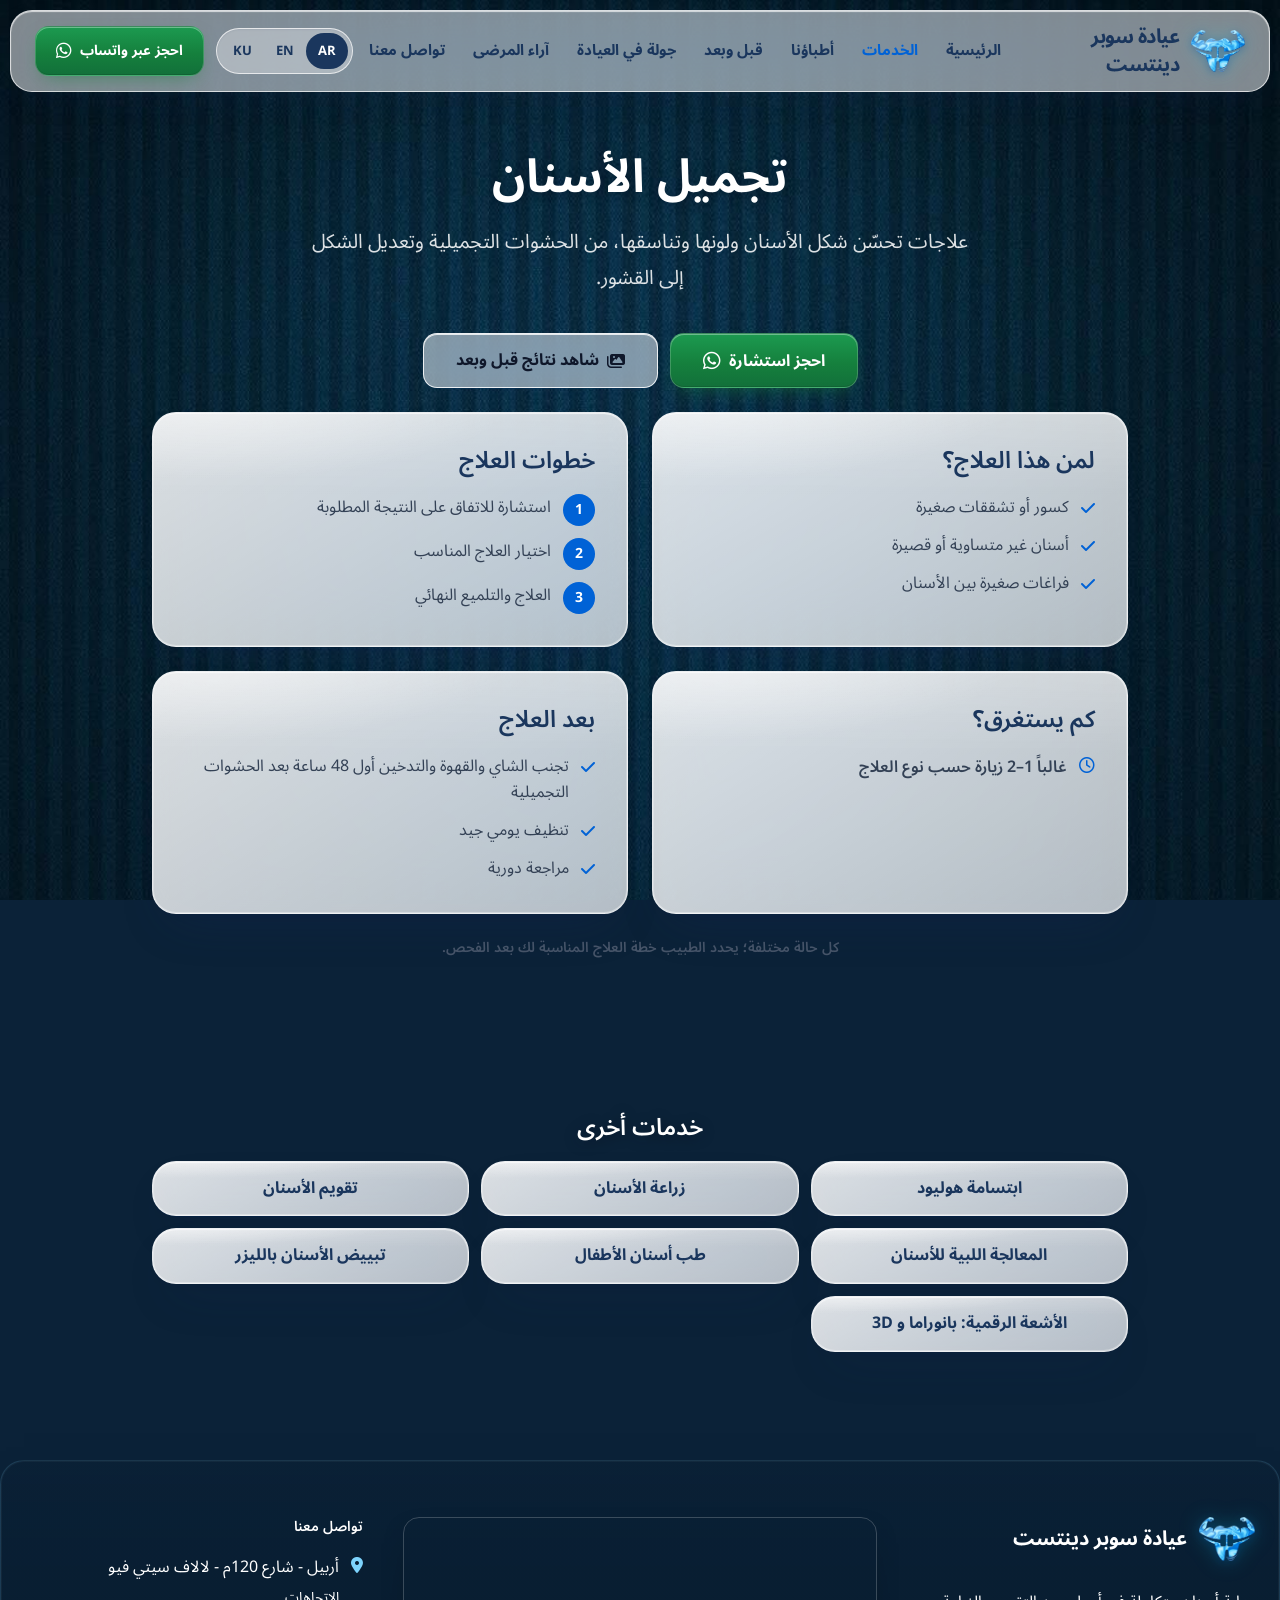
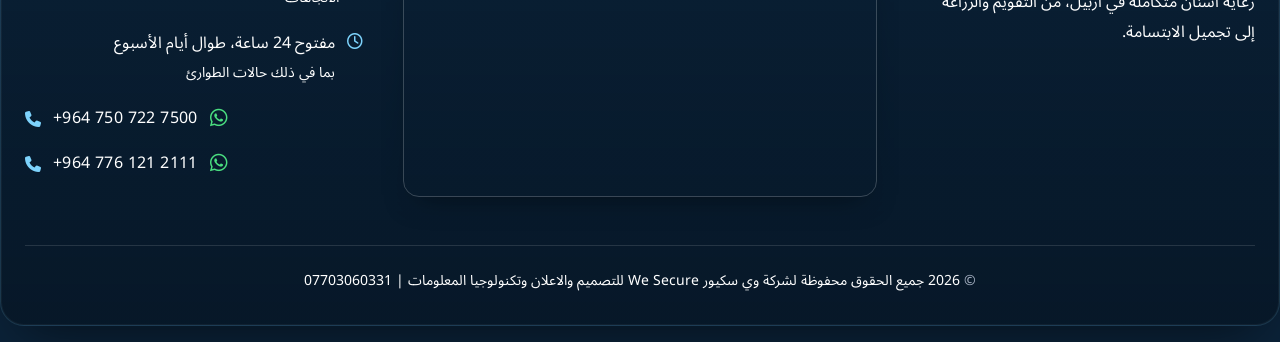
==== commit 75c5e40e: "Add Digital X-Ray service: panoramic, 3D CBCT and regular X-rays (AR/EN/KU) Co-Authored-By: Claude O" ====
--- a/cosmetic-dentistry.html
+++ b/cosmetic-dentistry.html
@@ -18,7 +18,7 @@
 <link href="https://fonts.googleapis.com/css2?family=Inter:wght@400;500;600;700&family=Noto+Sans+Arabic:wght@400;500;600;700&display=swap" rel="stylesheet">
 <link rel="stylesheet" href="https://cdnjs.cloudflare.com/ajax/libs/font-awesome/6.4.0/css/all.min.css">
 <!-- Pre-built Tailwind CSS. If you add new Tailwind classes, styles.css must be rebuilt. -->
-<link rel="stylesheet" href="styles.css?v=49">
+<link rel="stylesheet" href="styles.css?v=50">
 
 </head>
 <body class="pb-[76px] md:pb-0 antialiased relative selection:bg-navyBlue selection:text-white font-sans ">
@@ -79,6 +79,7 @@
       <a href="https://wa.me/9647507227500" target="_blank" rel="noopener" dir="ltr" data-wa-ar="مرحباً، أود الاستفسار عن تجميل الأسنان في عيادة سوبر دينتست" data-wa-en="Hello, I'd like to ask about Cosmetic Dentistry at Super Dentist Clinic" data-wa-ku="سڵاو، دەمەوێت پرسیار بکەم دەربارەی جوانکاری ددان لە کلینیکی سوپەر دێنتست" class="wa-link inline-flex items-center justify-center gap-2 px-8 py-3 text-base font-bold text-white bg-whatsapp rounded-[14px] hover:bg-whatsappDark hover:-translate-y-px transition-all shadow-cta"><i class="fa-brands fa-whatsapp text-xl" aria-hidden="true"></i><span class="lang-text lang-ar">احجز استشارة</span><span class="lang-text lang-en">Book a consultation</span><span class="lang-text lang-ku">نۆرەی ڕاوێژ بگرە</span></a>
       <a href="gallery.html#cosmetic" class="inline-flex items-center gap-2 px-8 py-3 font-bold text-slate-900 bg-white rounded-[14px] border-[1.5px] border-slate-300 hover:border-navyBlue transition-colors"><i class="fa-solid fa-images" aria-hidden="true"></i><span class="lang-text lang-ar">شاهد نتائج قبل وبعد</span><span class="lang-text lang-en">See before &amp; after results</span><span class="lang-text lang-ku">ئەنجامی پێش و دوای ببینە</span></a>
     </div>
+    
     <div class="grid md:grid-cols-2 gap-6">
       <div class="card rounded-3xl p-6 md:p-8">
         <h2 class="t-h3 font-semibold text-navyBlue mb-4"><span class="lang-text lang-ar">لمن هذا العلاج؟</span><span class="lang-text lang-en">Who is it for?</span><span class="lang-text lang-ku">ئەم چارەسەرە بۆ کێیە؟</span></h2>
@@ -104,7 +105,7 @@
 <section class="py-10">
   <div class="max-w-5xl mx-auto px-4 md:px-6">
     <h2 class="t-h3 font-semibold text-navyBlue mb-4 text-center"><span class="lang-text lang-ar">خدمات أخرى</span><span class="lang-text lang-en">Other services</span><span class="lang-text lang-ku">خزمەتگوزاری تر</span></h2>
-    <div class="grid grid-cols-2 md:grid-cols-3 gap-3"><a href="hollywood-smile.html" class="card rounded-2xl px-4 py-3 font-bold text-navyBlue hover:text-deepBlue text-center"><span class="lang-text lang-ar">ابتسامة هوليود</span><span class="lang-text lang-en">Hollywood Smile</span><span class="lang-text lang-ku">خەندەی هۆلیوود</span></a><a href="dental-implants.html" class="card rounded-2xl px-4 py-3 font-bold text-navyBlue hover:text-deepBlue text-center"><span class="lang-text lang-ar">زراعة الأسنان</span><span class="lang-text lang-en">Dental Implants</span><span class="lang-text lang-ku">چاندنی ددان</span></a><a href="orthodontics.html" class="card rounded-2xl px-4 py-3 font-bold text-navyBlue hover:text-deepBlue text-center"><span class="lang-text lang-ar">تقويم الأسنان</span><span class="lang-text lang-en">Orthodontics</span><span class="lang-text lang-ku">ڕاستکردنەوەی ددان</span></a><a href="root-canal.html" class="card rounded-2xl px-4 py-3 font-bold text-navyBlue hover:text-deepBlue text-center"><span class="lang-text lang-ar">المعالجة اللبية للأسنان</span><span class="lang-text lang-en">Root Canal Treatment</span><span class="lang-text lang-ku">چارەسەری دەماری ددان</span></a><a href="pediatric-dentistry.html" class="card rounded-2xl px-4 py-3 font-bold text-navyBlue hover:text-deepBlue text-center"><span class="lang-text lang-ar">طب أسنان الأطفال</span><span class="lang-text lang-en">Pediatric Dentistry</span><span class="lang-text lang-ku">پزیشکی ددانی منداڵان</span></a><a href="laser-whitening.html" class="card rounded-2xl px-4 py-3 font-bold text-navyBlue hover:text-deepBlue text-center"><span class="lang-text lang-ar">تبييض الأسنان بالليزر</span><span class="lang-text lang-en">Laser Teeth Whitening</span><span class="lang-text lang-ku">سپیکردنەوەی ددان بە لێزەر</span></a></div>
+    <div class="grid grid-cols-2 md:grid-cols-3 gap-3"><a href="hollywood-smile.html" class="card rounded-2xl px-4 py-3 font-bold text-navyBlue hover:text-deepBlue text-center"><span class="lang-text lang-ar">ابتسامة هوليود</span><span class="lang-text lang-en">Hollywood Smile</span><span class="lang-text lang-ku">خەندەی هۆلیوود</span></a><a href="dental-implants.html" class="card rounded-2xl px-4 py-3 font-bold text-navyBlue hover:text-deepBlue text-center"><span class="lang-text lang-ar">زراعة الأسنان</span><span class="lang-text lang-en">Dental Implants</span><span class="lang-text lang-ku">چاندنی ددان</span></a><a href="orthodontics.html" class="card rounded-2xl px-4 py-3 font-bold text-navyBlue hover:text-deepBlue text-center"><span class="lang-text lang-ar">تقويم الأسنان</span><span class="lang-text lang-en">Orthodontics</span><span class="lang-text lang-ku">ڕاستکردنەوەی ددان</span></a><a href="root-canal.html" class="card rounded-2xl px-4 py-3 font-bold text-navyBlue hover:text-deepBlue text-center"><span class="lang-text lang-ar">المعالجة اللبية للأسنان</span><span class="lang-text lang-en">Root Canal Treatment</span><span class="lang-text lang-ku">چارەسەری دەماری ددان</span></a><a href="pediatric-dentistry.html" class="card rounded-2xl px-4 py-3 font-bold text-navyBlue hover:text-deepBlue text-center"><span class="lang-text lang-ar">طب أسنان الأطفال</span><span class="lang-text lang-en">Pediatric Dentistry</span><span class="lang-text lang-ku">پزیشکی ددانی منداڵان</span></a><a href="laser-whitening.html" class="card rounded-2xl px-4 py-3 font-bold text-navyBlue hover:text-deepBlue text-center"><span class="lang-text lang-ar">تبييض الأسنان بالليزر</span><span class="lang-text lang-en">Laser Teeth Whitening</span><span class="lang-text lang-ku">سپیکردنەوەی ددان بە لێزەر</span></a><a href="xray-imaging.html" class="card rounded-2xl px-4 py-3 font-bold text-navyBlue hover:text-deepBlue text-center"><span class="lang-text lang-ar">الأشعة الرقمية: بانوراما و 3D</span><span class="lang-text lang-en">Digital X-Ray: Panoramic & 3D</span><span class="lang-text lang-ku">تیشکی دیجیتاڵ: پانۆراما و 3D</span></a></div>
   </div>
 </section>
 </main>
@@ -157,7 +158,7 @@
   </div>
 </div>
 
-<script src="site.js?v=49"></script>
+<script src="site.js?v=50"></script>
 <!-- AI Assistant Chat Widget -->
 <script src="https://app.aiassist.chat/widget.js" data-site-id="82ca7860-756f-42e5-a851-264dc3e4ab57" data-api-url="https://engine.aiassist.chat" async></script>
 </body>
--- a/styles.css
+++ b/styles.css
@@ -1 +1 @@
-*,:after,:before{--tw-border-spacing-x:0;--tw-border-spacing-y:0;--tw-translate-x:0;--tw-translate-y:0;--tw-rotate:0;--tw-skew-x:0;--tw-skew-y:0;--tw-scale-x:1;--tw-scale-y:1;--tw-pan-x: ;--tw-pan-y: ;--tw-pinch-zoom: ;--tw-scroll-snap-strictness:proximity;--tw-gradient-from-position: ;--tw-gradient-via-position: ;--tw-gradient-to-position: ;--tw-ordinal: ;--tw-slashed-zero: ;--tw-numeric-figure: ;--tw-numeric-spacing: ;--tw-numeric-fraction: ;--tw-ring-inset: ;--tw-ring-offset-width:0px;--tw-ring-offset-color:#fff;--tw-ring-color:rgba(59,130,246,.5);--tw-ring-offset-shadow:0 0 #0000;--tw-ring-shadow:0 0 #0000;--tw-shadow:0 0 #0000;--tw-shadow-colored:0 0 #0000;--tw-blur: ;--tw-brightness: ;--tw-contrast: ;--tw-grayscale: ;--tw-hue-rotate: ;--tw-invert: ;--tw-saturate: ;--tw-sepia: ;--tw-drop-shadow: ;--tw-backdrop-blur: ;--tw-backdrop-brightness: ;--tw-backdrop-contrast: ;--tw-backdrop-grayscale: ;--tw-backdrop-hue-rotate: ;--tw-backdrop-invert: ;--tw-backdrop-opacity: ;--tw-backdrop-saturate: ;--tw-backdrop-sepia: ;--tw-contain-size: ;--tw-contain-layout: ;--tw-contain-paint: ;--tw-contain-style: }::backdrop{--tw-border-spacing-x:0;--tw-border-spacing-y:0;--tw-translate-x:0;--tw-translate-y:0;--tw-rotate:0;--tw-skew-x:0;--tw-skew-y:0;--tw-scale-x:1;--tw-scale-y:1;--tw-pan-x: ;--tw-pan-y: ;--tw-pinch-zoom: ;--tw-scroll-snap-strictness:proximity;--tw-gradient-from-position: ;--tw-gradient-via-position: ;--tw-gradient-to-position: ;--tw-ordinal: ;--tw-slashed-zero: ;--tw-numeric-figure: ;--tw-numeric-spacing: ;--tw-numeric-fraction: ;--tw-ring-inset: ;--tw-ring-offset-width:0px;--tw-ring-offset-color:#fff;--tw-ring-color:rgba(59,130,246,.5);--tw-ring-offset-shadow:0 0 #0000;--tw-ring-shadow:0 0 #0000;--tw-shadow:0 0 #0000;--tw-shadow-colored:0 0 #0000;--tw-blur: ;--tw-brightness: ;--tw-contrast: ;--tw-grayscale: ;--tw-hue-rotate: ;--tw-invert: ;--tw-saturate: ;--tw-sepia: ;--tw-drop-shadow: ;--tw-backdrop-blur: ;--tw-backdrop-brightness: ;--tw-backdrop-contrast: ;--tw-backdrop-grayscale: ;--tw-backdrop-hue-rotate: ;--tw-backdrop-invert: ;--tw-backdrop-opacity: ;--tw-backdrop-saturate: ;--tw-backdrop-sepia: ;--tw-contain-size: ;--tw-contain-layout: ;--tw-contain-paint: ;--tw-contain-style: }/*! tailwindcss v3.4.19 | MIT License | https://tailwindcss.com*/*,:after,:before{box-sizing:border-box;border:0 solid #e5e7eb}:after,:before{--tw-content:""}:host,html{line-height:1.5;-webkit-text-size-adjust:100%;-moz-tab-size:4;-o-tab-size:4;tab-size:4;font-family:Noto Sans Arabic,Inter,sans-serif;font-feature-settings:normal;font-variation-settings:normal;-webkit-tap-highlight-color:transparent}body{margin:0;line-height:inherit}hr{height:0;color:inherit;border-top-width:1px}abbr:where([title]){-webkit-text-decoration:underline dotted;text-decoration:underline dotted}h1,h2,h3,h4,h5,h6{font-size:inherit;font-weight:inherit}a{color:inherit;text-decoration:inherit}b,strong{font-weight:bolder}code,kbd,pre,samp{font-family:ui-monospace,SFMono-Regular,Menlo,Monaco,Consolas,Liberation Mono,Courier New,monospace;font-feature-settings:normal;font-variation-settings:normal;font-size:1em}small{font-size:80%}sub,sup{font-size:75%;line-height:0;position:relative;vertical-align:baseline}sub{bottom:-.25em}sup{top:-.5em}table{text-indent:0;border-color:inherit;border-collapse:collapse}button,input,optgroup,select,textarea{font-family:inherit;font-feature-settings:inherit;font-variation-settings:inherit;font-size:100%;font-weight:inherit;line-height:inherit;letter-spacing:inherit;color:inherit;margin:0;padding:0}button,select{text-transform:none}button,input:where([type=button]),input:where([type=reset]),input:where([type=submit]){-webkit-appearance:button;background-color:transparent;background-image:none}:-moz-focusring{outline:auto}:-moz-ui-invalid{box-shadow:none}progress{vertical-align:baseline}::-webkit-inner-spin-button,::-webkit-outer-spin-button{height:auto}[type=search]{-webkit-appearance:textfield;outline-offset:-2px}::-webkit-search-decoration{-webkit-appearance:none}::-webkit-file-upload-button{-webkit-appearance:button;font:inherit}summary{display:list-item}blockquote,dd,dl,figure,h1,h2,h3,h4,h5,h6,hr,p,pre{margin:0}fieldset{margin:0}fieldset,legend{padding:0}menu,ol,ul{list-style:none;margin:0;padding:0}dialog{padding:0}textarea{resize:vertical}input::-moz-placeholder,textarea::-moz-placeholder{opacity:1;color:#9ca3af}input::placeholder,textarea::placeholder{opacity:1;color:#9ca3af}[role=button],button{cursor:pointer}:disabled{cursor:default}audio,canvas,embed,iframe,img,object,svg,video{display:block;vertical-align:middle}img,video{max-width:100%;height:auto}[hidden]:where(:not([hidden=until-found])){display:none}.pointer-events-none{pointer-events:none}.visible{visibility:visible}.fixed{position:fixed}.absolute{position:absolute}.relative{position:relative}.sticky{position:sticky}.inset-0{inset:0}.inset-x-0{left:0;right:0}.-end-5{inset-inline-end:-1.25rem}.-start-5{inset-inline-start:-1.25rem}.bottom-0{bottom:0}.left-0{left:0}.top-0{top:0}.top-\[45\%\]{top:45%}.top-full{top:100%}.isolate{isolation:isolate}.z-0{z-index:0}.z-10{z-index:10}.z-40{z-index:40}.z-50{z-index:50}.z-\[-1\]{z-index:-1}.z-\[60\]{z-index:60}.mx-3{margin-left:.75rem;margin-right:.75rem}.mx-auto{margin-left:auto;margin-right:auto}.mb-1{margin-bottom:.25rem}.mb-2{margin-bottom:.5rem}.mb-24{margin-bottom:6rem}.mb-4{margin-bottom:1rem}.mb-8{margin-bottom:2rem}.mt-1{margin-top:.25rem}.mt-1\.5{margin-top:.375rem}.mt-10{margin-top:2.5rem}.mt-12{margin-top:3rem}.mt-2{margin-top:.5rem}.mt-8{margin-top:2rem}.mt-auto{margin-top:auto}.line-clamp-2{-webkit-line-clamp:2}.line-clamp-2,.line-clamp-5{overflow:hidden;display:-webkit-box;-webkit-box-orient:vertical}.line-clamp-5{-webkit-line-clamp:5}.block{display:block}.inline-block{display:inline-block}.flex{display:flex}.inline-flex{display:inline-flex}.\!grid{display:grid!important}.grid{display:grid}.hidden{display:none}.aspect-\[16\/10\]{aspect-ratio:16/10}.aspect-\[3\/4\]{aspect-ratio:3/4}.aspect-\[4\/3\]{aspect-ratio:4/3}.h-11{height:2.75rem}.h-12{height:3rem}.h-2\.5{height:.625rem}.h-5{height:1.25rem}.h-6{height:1.5rem}.h-7{height:1.75rem}.h-8{height:2rem}.h-80{height:20rem}.h-full{height:100%}.max-h-full{max-height:100%}.min-h-\[1px\]{min-height:1px}.min-h-\[240px\]{min-height:240px}.min-h-\[600px\]{min-height:600px}.w-11{width:2.75rem}.w-2\.5{width:.625rem}.w-5{width:1.25rem}.w-6{width:1.5rem}.w-7{width:1.75rem}.w-8{width:2rem}.w-\[85\%\]{width:85%}.w-full{width:100%}.min-w-0{min-width:0}.max-w-2xl{max-width:42rem}.max-w-5xl{max-width:64rem}.max-w-6xl{max-width:72rem}.max-w-7xl{max-width:80rem}.max-w-\[1320px\]{max-width:1320px}.max-w-\[36ch\]{max-width:36ch}.max-w-\[420px\]{max-width:420px}.max-w-\[60ch\]{max-width:60ch}.max-w-\[62ch\]{max-width:62ch}.max-w-full{max-width:100%}.max-w-xl{max-width:36rem}.flex-1{flex:1 1 0%}.flex-\[1\.6\]{flex:1.6}.shrink-0{flex-shrink:0}.grow{flex-grow:1}.-translate-y-1\/2{--tw-translate-y:-50%}.-translate-y-1\/2,.transform{transform:translate(var(--tw-translate-x),var(--tw-translate-y)) rotate(var(--tw-rotate)) skewX(var(--tw-skew-x)) skewY(var(--tw-skew-y)) scaleX(var(--tw-scale-x)) scaleY(var(--tw-scale-y))}@keyframes ping{75%,to{transform:scale(2);opacity:0}}.animate-ping{animation:ping 1s cubic-bezier(0,0,.2,1) infinite}.cursor-zoom-out{cursor:zoom-out}.resize{resize:both}.snap-x{scroll-snap-type:x var(--tw-scroll-snap-strictness)}.snap-mandatory{--tw-scroll-snap-strictness:mandatory}.snap-start{scroll-snap-align:start}.grid-cols-2{grid-template-columns:repeat(2,minmax(0,1fr))}.flex-col{flex-direction:column}.flex-wrap{flex-wrap:wrap}.items-start{align-items:flex-start}.items-center{align-items:center}.items-stretch{align-items:stretch}.justify-end{justify-content:flex-end}.justify-center{justify-content:center}.justify-between{justify-content:space-between}.gap-1\.5{gap:.375rem}.gap-10{gap:2.5rem}.gap-2{gap:.5rem}.gap-3{gap:.75rem}.gap-4{gap:1rem}.gap-6{gap:1.5rem}.gap-x-5{-moz-column-gap:1.25rem;column-gap:1.25rem}.gap-y-3{row-gap:.75rem}.space-y-10>:not([hidden])~:not([hidden]){--tw-space-y-reverse:0;margin-top:calc(2.5rem*(1 - var(--tw-space-y-reverse)));margin-bottom:calc(2.5rem*var(--tw-space-y-reverse))}.space-y-2>:not([hidden])~:not([hidden]){--tw-space-y-reverse:0;margin-top:calc(.5rem*(1 - var(--tw-space-y-reverse)));margin-bottom:calc(.5rem*var(--tw-space-y-reverse))}.space-y-3>:not([hidden])~:not([hidden]){--tw-space-y-reverse:0;margin-top:calc(.75rem*(1 - var(--tw-space-y-reverse)));margin-bottom:calc(.75rem*var(--tw-space-y-reverse))}.space-y-4>:not([hidden])~:not([hidden]){--tw-space-y-reverse:0;margin-top:calc(1rem*(1 - var(--tw-space-y-reverse)));margin-bottom:calc(1rem*var(--tw-space-y-reverse))}.space-y-5>:not([hidden])~:not([hidden]){--tw-space-y-reverse:0;margin-top:calc(1.25rem*(1 - var(--tw-space-y-reverse)));margin-bottom:calc(1.25rem*var(--tw-space-y-reverse))}.space-y-6>:not([hidden])~:not([hidden]){--tw-space-y-reverse:0;margin-top:calc(1.5rem*(1 - var(--tw-space-y-reverse)));margin-bottom:calc(1.5rem*var(--tw-space-y-reverse))}.space-y-8>:not([hidden])~:not([hidden]){--tw-space-y-reverse:0;margin-top:calc(2rem*(1 - var(--tw-space-y-reverse)));margin-bottom:calc(2rem*var(--tw-space-y-reverse))}.self-start{align-self:flex-start}.overflow-hidden{overflow:hidden}.overflow-x-auto{overflow-x:auto}.scroll-smooth{scroll-behavior:smooth}.truncate{overflow:hidden;text-overflow:ellipsis}.truncate,.whitespace-nowrap{white-space:nowrap}.whitespace-pre-line{white-space:pre-line}.rounded-2xl{border-radius:1rem}.rounded-3xl{border-radius:1.5rem}.rounded-\[14px\]{border-radius:14px}.rounded-\[20px\]{border-radius:20px}.rounded-\[2rem\]{border-radius:2rem}.rounded-full{border-radius:9999px}.rounded-b-2xl{border-bottom-right-radius:1rem;border-bottom-left-radius:1rem}.rounded-t-\[23px\]{border-top-left-radius:23px;border-top-right-radius:23px}.border{border-width:1px}.border-\[1\.5px\]{border-width:1.5px}.border-b{border-bottom-width:1px}.border-t{border-top-width:1px}.border-navyBlue\/10{border-color:rgba(26,54,93,.1)}.border-navyBlue\/15{border-color:rgba(26,54,93,.15)}.border-slate-200{--tw-border-opacity:1;border-color:rgb(226 232 240/var(--tw-border-opacity,1))}.border-slate-300{--tw-border-opacity:1;border-color:rgb(203 213 225/var(--tw-border-opacity,1))}.border-slate-900\/10{border-color:rgba(15,23,42,.1)}.border-white\/20{border-color:hsla(0,0%,100%,.2)}.border-white\/30{border-color:hsla(0,0%,100%,.3)}.border-white\/60{border-color:hsla(0,0%,100%,.6)}.bg-\[\#1a73e8\]{--tw-bg-opacity:1;background-color:rgb(26 115 232/var(--tw-bg-opacity,1))}.bg-\[\#4ADE80\]{--tw-bg-opacity:1;background-color:rgb(74 222 128/var(--tw-bg-opacity,1))}.bg-black\/85{background-color:rgba(0,0,0,.85)}.bg-deepBlue{--tw-bg-opacity:1;background-color:rgb(0 98 214/var(--tw-bg-opacity,1))}.bg-navyBlue{--tw-bg-opacity:1;background-color:rgb(26 54 93/var(--tw-bg-opacity,1))}.bg-navyBlue\/20{background-color:rgba(26,54,93,.2)}.bg-sky-50{--tw-bg-opacity:1;background-color:rgb(240 249 255/var(--tw-bg-opacity,1))}.bg-slate-200{--tw-bg-opacity:1;background-color:rgb(226 232 240/var(--tw-bg-opacity,1))}.bg-whatsapp{--tw-bg-opacity:1;background-color:rgb(21 128 61/var(--tw-bg-opacity,1))}.bg-white{--tw-bg-opacity:1;background-color:rgb(255 255 255/var(--tw-bg-opacity,1))}.bg-white\/10{background-color:hsla(0,0%,100%,.1)}.bg-white\/60{background-color:hsla(0,0%,100%,.6)}.bg-white\/75{background-color:hsla(0,0%,100%,.75)}.bg-white\/95{background-color:hsla(0,0%,100%,.95)}.bg-gradient-to-t{background-image:linear-gradient(to top,var(--tw-gradient-stops))}.from-\[\#0A192F\]\/90{--tw-gradient-from:rgba(10,25,47,.9) var(--tw-gradient-from-position);--tw-gradient-to:rgba(10,25,47,0) var(--tw-gradient-to-position);--tw-gradient-stops:var(--tw-gradient-from),var(--tw-gradient-to)}.via-\[\#0A192F\]\/25{--tw-gradient-to:rgba(10,25,47,0) var(--tw-gradient-to-position);--tw-gradient-stops:var(--tw-gradient-from),rgba(10,25,47,.25) var(--tw-gradient-via-position),var(--tw-gradient-to)}.via-40\%{--tw-gradient-via-position:40%}.to-transparent{--tw-gradient-to:transparent var(--tw-gradient-to-position)}.object-cover{-o-object-fit:cover;object-fit:cover}.object-top{-o-object-position:top;object-position:top}.\!p-0{padding:0!important}.p-1{padding:.25rem}.p-1\.5{padding:.375rem}.p-2\.5{padding:.625rem}.p-3{padding:.75rem}.p-4{padding:1rem}.p-6{padding:1.5rem}.p-7{padding:1.75rem}.p-8{padding:2rem}.px-2{padding-left:.5rem;padding-right:.5rem}.px-2\.5{padding-left:.625rem;padding-right:.625rem}.px-3{padding-left:.75rem;padding-right:.75rem}.px-3\.5{padding-left:.875rem;padding-right:.875rem}.px-4{padding-left:1rem;padding-right:1rem}.px-5{padding-left:1.25rem;padding-right:1.25rem}.px-6{padding-left:1.5rem;padding-right:1.5rem}.px-8{padding-left:2rem;padding-right:2rem}.py-1\.5{padding-top:.375rem;padding-bottom:.375rem}.py-10{padding-top:2.5rem;padding-bottom:2.5rem}.py-12{padding-top:3rem;padding-bottom:3rem}.py-2{padding-top:.5rem;padding-bottom:.5rem}.py-2\.5{padding-top:.625rem;padding-bottom:.625rem}.py-3{padding-top:.75rem;padding-bottom:.75rem}.py-4{padding-top:1rem;padding-bottom:1rem}.pb-1{padding-bottom:.25rem}.pb-10{padding-bottom:2.5rem}.pb-12{padding-bottom:3rem}.pb-14{padding-bottom:3.5rem}.pb-4{padding-bottom:1rem}.pb-8{padding-bottom:2rem}.pb-\[76px\]{padding-bottom:76px}.pt-0{padding-top:0}.pt-1\.5{padding-top:.375rem}.pt-14{padding-top:3.5rem}.pt-2{padding-top:.5rem}.pt-24{padding-top:6rem}.pt-3{padding-top:.75rem}.pt-4{padding-top:1rem}.pt-6{padding-top:1.5rem}.text-left{text-align:left}.text-center{text-align:center}.text-start{text-align:start}.font-sans{font-family:Noto Sans Arabic,Inter,sans-serif}.text-2xl{font-size:1.5rem;line-height:2rem}.text-3xl{font-size:1.875rem;line-height:2.25rem}.text-5xl{font-size:3rem;line-height:1}.text-\[13\.5px\]{font-size:13.5px}.text-\[13px\]{font-size:13px}.text-\[15px\]{font-size:15px}.text-base{font-size:1rem;line-height:1.5rem}.text-lg{font-size:1.125rem;line-height:1.75rem}.text-sm{font-size:.875rem;line-height:1.25rem}.text-xl{font-size:1.25rem;line-height:1.75rem}.text-xs{font-size:.75rem;line-height:1rem}.font-black{font-weight:900}.font-bold{font-weight:700}.font-medium{font-weight:500}.font-normal{font-weight:400}.font-semibold{font-weight:600}.leading-none{line-height:1}.leading-relaxed{line-height:1.625}.leading-tight{line-height:1.25}.tracking-tight{letter-spacing:-.025em}.tracking-wide{letter-spacing:.025em}.tracking-wider{letter-spacing:.05em}.text-\[\#0062D6\]{--tw-text-opacity:1;color:rgb(0 98 214/var(--tw-text-opacity,1))}.text-\[\#15803D\]{--tw-text-opacity:1;color:rgb(21 128 61/var(--tw-text-opacity,1))}.text-\[\#7DD3FC\]{--tw-text-opacity:1;color:rgb(125 211 252/var(--tw-text-opacity,1))}.text-cyan-600{--tw-text-opacity:1;color:rgb(8 145 178/var(--tw-text-opacity,1))}.text-deepBlue{--tw-text-opacity:1;color:rgb(0 98 214/var(--tw-text-opacity,1))}.text-navyBlue{--tw-text-opacity:1;color:rgb(26 54 93/var(--tw-text-opacity,1))}.text-slate-200{--tw-text-opacity:1;color:rgb(226 232 240/var(--tw-text-opacity,1))}.text-slate-500{--tw-text-opacity:1;color:rgb(100 116 139/var(--tw-text-opacity,1))}.text-slate-600{--tw-text-opacity:1;color:rgb(71 85 105/var(--tw-text-opacity,1))}.text-slate-700{--tw-text-opacity:1;color:rgb(51 65 85/var(--tw-text-opacity,1))}.text-slate-900{--tw-text-opacity:1;color:rgb(15 23 42/var(--tw-text-opacity,1))}.text-whatsapp{--tw-text-opacity:1;color:rgb(21 128 61/var(--tw-text-opacity,1))}.text-white{--tw-text-opacity:1;color:rgb(255 255 255/var(--tw-text-opacity,1))}.text-white\/85{color:hsla(0,0%,100%,.85)}.text-white\/90{color:hsla(0,0%,100%,.9)}.text-yellow-400{--tw-text-opacity:1;color:rgb(250 204 21/var(--tw-text-opacity,1))}.text-yellow-500{--tw-text-opacity:1;color:rgb(234 179 8/var(--tw-text-opacity,1))}.underline{text-decoration-line:underline}.decoration-white\/40{text-decoration-color:hsla(0,0%,100%,.4)}.underline-offset-4{text-underline-offset:4px}.antialiased{-webkit-font-smoothing:antialiased;-moz-osx-font-smoothing:grayscale}.opacity-60{opacity:.6}.shadow-\[0_-4px_16px_rgba\(15\2c 23\2c 42\2c \.08\)\]{--tw-shadow:0 -4px 16px rgba(15,23,42,.08);--tw-shadow-colored:0 -4px 16px var(--tw-shadow-color);box-shadow:var(--tw-ring-offset-shadow,0 0 #0000),var(--tw-ring-shadow,0 0 #0000),var(--tw-shadow)}.shadow-\[0_12px_30px_-14px_rgba\(0\2c 0\2c 0\2c \.5\)\]{--tw-shadow:0 12px 30px -14px rgba(0,0,0,.5);--tw-shadow-colored:0 12px 30px -14px var(--tw-shadow-color);box-shadow:var(--tw-ring-offset-shadow,0 0 #0000),var(--tw-ring-shadow,0 0 #0000),var(--tw-shadow)}.shadow-\[0_1px_2px_rgba\(15\2c 23\2c 42\2c \.04\)\2c 0_8px_24px_rgba\(15\2c 23\2c 42\2c \.08\)\]{--tw-shadow:0 1px 2px rgba(15,23,42,.04),0 8px 24px rgba(15,23,42,.08);--tw-shadow-colored:0 1px 2px var(--tw-shadow-color),0 8px 24px var(--tw-shadow-color);box-shadow:var(--tw-ring-offset-shadow,0 0 #0000),var(--tw-ring-shadow,0 0 #0000),var(--tw-shadow)}.shadow-cta{--tw-shadow:0 1px 2px rgba(0,0,0,.08),0 6px 16px rgba(21,128,61,.28);--tw-shadow-colored:0 1px 2px var(--tw-shadow-color),0 6px 16px var(--tw-shadow-color)}.shadow-cta,.shadow-lg{box-shadow:var(--tw-ring-offset-shadow,0 0 #0000),var(--tw-ring-shadow,0 0 #0000),var(--tw-shadow)}.shadow-lg{--tw-shadow:0 10px 15px -3px rgba(0,0,0,.1),0 4px 6px -4px rgba(0,0,0,.1);--tw-shadow-colored:0 10px 15px -3px var(--tw-shadow-color),0 4px 6px -4px var(--tw-shadow-color)}.shadow-sm{--tw-shadow:0 1px 2px 0 rgba(0,0,0,.05);--tw-shadow-colored:0 1px 2px 0 var(--tw-shadow-color);box-shadow:var(--tw-ring-offset-shadow,0 0 #0000),var(--tw-ring-shadow,0 0 #0000),var(--tw-shadow)}.filter{filter:var(--tw-blur) var(--tw-brightness) var(--tw-contrast) var(--tw-grayscale) var(--tw-hue-rotate) var(--tw-invert) var(--tw-saturate) var(--tw-sepia) var(--tw-drop-shadow)}.transition-all{transition-property:all;transition-timing-function:cubic-bezier(.4,0,.2,1);transition-duration:.15s}.transition-colors{transition-property:color,background-color,border-color,text-decoration-color,fill,stroke;transition-timing-function:cubic-bezier(.4,0,.2,1);transition-duration:.15s}.transition-transform{transition-property:transform;transition-timing-function:cubic-bezier(.4,0,.2,1);transition-duration:.15s}.duration-200{transition-duration:.2s}.duration-500{transition-duration:.5s}html{scroll-behavior:smooth}body{color:#1a365d;overflow-x:hidden}[id],footer,section{scroll-margin-top:90px}@media (prefers-reduced-motion:reduce){html{scroll-behavior:auto}.bg-video{display:none}}.glass-panel{background:#fff!important;border:1px solid #e2e8f0;box-shadow:0 1px 2px rgba(15,23,42,.04),0 8px 24px rgba(15,23,42,.06);transition:transform .15s ease,box-shadow .15s ease,border-color .15s ease}a.glass-panel:hover{border-color:#cbd5e1;box-shadow:0 2px 4px rgba(15,23,42,.05),0 16px 32px rgba(15,23,42,.1)}.site-header{background:hsla(0,0%,100%,.8);-webkit-backdrop-filter:blur(20px) saturate(180%);backdrop-filter:blur(20px) saturate(180%);border-bottom:1px solid rgba(15,23,42,.08)}.hero-panel{background:hsla(0,0%,100%,.84);-webkit-backdrop-filter:blur(24px) saturate(160%);backdrop-filter:blur(24px) saturate(160%);border:1px solid hsla(0,0%,100%,.9);box-shadow:0 1px 2px rgba(15,23,42,.06),0 20px 48px rgba(15,23,42,.14)}.stat-tile{background:hsla(0,0%,100%,.9);-webkit-backdrop-filter:blur(16px) saturate(160%);backdrop-filter:blur(16px) saturate(160%);border:1px solid hsla(0,0%,100%,.95);box-shadow:0 8px 24px rgba(15,23,42,.08)}.card{background:#fff;border:1px solid rgba(26,54,93,.08);box-shadow:0 6px 24px rgba(26,54,93,.06)}.subtext-glow,.text-glow{color:#1a365d}.lang-text{display:none}html[lang=ar] .lang-ar,html[lang=en] .lang-en,html[lang=ku] .lang-ku{display:inline-block}html[lang=ar] .lang-ar-block,html[lang=en] .lang-en-block,html[lang=ku] .lang-ku-block{display:block}.ba{position:relative;overflow:hidden;aspect-ratio:4/3;-webkit-user-select:none;-moz-user-select:none;user-select:none;background:#e2e8f0}.ba img{position:absolute;inset:0;width:100%;height:100%;-o-object-fit:cover;object-fit:cover}.ba .ba-before{clip-path:inset(0 calc(100% - var(--pos, 50%)) 0 0)}.ba .ba-line{top:0;bottom:0;left:var(--pos,50%);width:3px;margin-left:-1.5px;box-shadow:0 0 8px rgba(0,0,0,.3);pointer-events:none}.ba .ba-knob,.ba .ba-line{position:absolute;background:#fff}.ba .ba-knob{top:50%;left:50%;width:40px;height:40px;margin:-20px 0 0 -20px;border-radius:9999px;color:#1a365d;display:flex;align-items:center;justify-content:center;font-size:14px;box-shadow:0 2px 10px rgba(0,0,0,.25)}.ba input[type=range]{position:absolute;inset:0;width:100%;height:100%;opacity:0;cursor:ew-resize;margin:0}.ba .ba-tag{position:absolute;top:10px;padding:2px 10px;border-radius:9999px;background:rgba(26,54,93,.75);color:#fff;font-size:12px;font-weight:700;pointer-events:none}.filter-btn.is-active{background:#1a365d;color:#fff}.logo-metal{position:relative;display:inline-block;flex-shrink:0;filter:drop-shadow(0 2px 4px rgba(0,60,140,.35)) drop-shadow(0 0 10px rgba(0,229,255,.25))}.logo-metal:after{content:"";position:absolute;inset:0;pointer-events:none;background:linear-gradient(115deg,transparent 35%,hsla(0,0%,100%,.85) 48%,rgba(200,245,255,.6) 52%,transparent 65%);background-size:250% 100%;background-position:150% 0;-webkit-mask:url(super-dentist-logo.png) center/contain no-repeat;mask:url(super-dentist-logo.png) center/contain no-repeat;mix-blend-mode:screen;animation:logo-shine 5s ease-in-out infinite}a:hover .logo-metal:after{animation-duration:1.6s}@keyframes logo-shine{0%,60%{background-position:150% 0}to{background-position:-50% 0}}@media (prefers-reduced-motion:reduce){.logo-metal:after{animation:none;display:none}}.no-scrollbar{scrollbar-width:none}.no-scrollbar::-webkit-scrollbar{display:none}h1{line-height:1.15!important}h2{line-height:1.2!important}html[lang=ar] h1,html[lang=ku] h1{line-height:1.35!important}html[lang=ar] h2,html[lang=ku] h2{line-height:1.4!important}html[lang=en] h1,html[lang=en] h2{letter-spacing:-.02em}a:focus-visible,button:focus-visible{outline:3px solid #0062d6;outline-offset:3px}.t-display{font-size:clamp(2.25rem,1.6rem + 2.8vw,4rem);letter-spacing:-.025em}.t-h1{font-size:clamp(2rem,1.6rem + 1.6vw,3rem)}.t-h2{font-size:clamp(1.75rem,1.45rem + 1.2vw,2.5rem)}.t-h3{font-size:clamp(1.25rem,1.15rem + .4vw,1.5rem);line-height:1.3}.t-lead{font-size:clamp(1.0625rem,1rem + .3vw,1.25rem);line-height:1.6;font-weight:400}h1.t-display{line-height:1.1!important}html[lang=ar] .t-display,html[lang=ku] .t-display{line-height:1.35!important;letter-spacing:0}html[lang=ar] .t-lead,html[lang=ku] .t-lead{line-height:1.8}html[lang=ar] .t-h3,html[lang=ku] .t-h3{line-height:1.45}body{font-size:1rem;line-height:1.65}html[lang=ar] body,html[lang=ku] body{line-height:1.85}html[lang=en] body{font-family:Inter,system-ui,-apple-system,Segoe UI,sans-serif}.hero-overlay{background:linear-gradient(90deg,rgba(10,25,47,.8),rgba(10,25,47,.5) 50%,rgba(10,25,47,.18))}html[dir=rtl] .hero-overlay{background:linear-gradient(270deg,rgba(10,25,47,.8),rgba(10,25,47,.5) 50%,rgba(10,25,47,.18))}@media (max-width:767px){.hero-overlay,html[dir=rtl] .hero-overlay{background:rgba(10,25,47,.62)}}:root{--section-y:clamp(56px,6vw,104px);--radius-sm:8px;--radius-md:14px;--radius-lg:20px;--shadow-sm:0 1px 2px rgba(15,23,42,.05);--shadow-md:0 1px 2px rgba(15,23,42,.04),0 8px 24px rgba(15,23,42,.08)}main>div>section:not(#home):not(#stats),main>section:not(#home):not(#stats){padding-top:var(--section-y);padding-bottom:var(--section-y)}main>section#location{padding-top:0}.card,.glass-panel{border-radius:var(--radius-lg)!important}.card{box-shadow:var(--shadow-md);border-color:#e2e8f0}#btn-ar,#btn-en,#btn-ku{min-height:34px;min-width:40px}main>section.page-head{padding-top:calc(96px + clamp(28px, 4vw, 64px))!important;padding-bottom:28px!important}main>section.page-head+section{padding-top:8px!important}:root{--glass:hsla(0,0%,100%,.42);--glass-strong:hsla(0,0%,100%,.62);--glass-edge:hsla(0,0%,100%,.65);--glass-blur:blur(28px) saturate(185%);--glass-shadow:0 1px 1px hsla(0,0%,100%,.6) inset,0 -1px 1px hsla(0,0%,100%,.18) inset,0 0 0 1px hsla(0,0%,100%,.22) inset,0 22px 48px -22px rgba(20,40,90,.38),0 6px 16px -10px rgba(20,40,90,.22)}body{background:#d8e6fb!important}body:before{content:"";position:fixed;inset:0;z-index:-1;pointer-events:none;background:radial-gradient(60vmax 50vmax at 0 0,rgba(59,130,246,.55),transparent 60%),radial-gradient(50vmax 45vmax at 100% 10%,rgba(139,92,246,.42),transparent 62%),radial-gradient(55vmax 50vmax at 15% 100%,rgba(20,184,166,.45),transparent 60%),radial-gradient(45vmax 40vmax at 95% 95%,rgba(236,72,153,.28),transparent 62%),radial-gradient(40vmax 35vmax at 55% 50%,rgba(125,211,252,.45),transparent 65%),linear-gradient(160deg,#cfe0fb,#e4ddfb 50%,#d3f1ee)}.card,.crystal,.glass-panel,.stat-tile{position:relative;isolation:isolate;overflow:hidden;background:linear-gradient(150deg,hsla(0,0%,100%,.58),hsla(0,0%,100%,.34) 55%,hsla(0,0%,100%,.26))!important;-webkit-backdrop-filter:var(--glass-blur);backdrop-filter:var(--glass-blur);border:1px solid var(--glass-edge)!important;border-radius:24px!important;box-shadow:var(--glass-shadow)!important;transition:transform .3s cubic-bezier(.2,.8,.2,1),box-shadow .3s,background .3s}.crystal>.cg{position:absolute;pointer-events:none;z-index:-1;margin:0!important}.crystal>.cg-lens{inset:0;border-radius:inherit;background:radial-gradient(120% 70% at 12% -10%,hsla(0,0%,100%,.55),transparent 55%),linear-gradient(180deg,hsla(0,0%,100%,.18),transparent 35%)}.crystal>.cg-spec{width:320px;height:320px;left:30%;top:28%;border-radius:50%;background:radial-gradient(closest-side,hsla(0,0%,100%,.45),hsla(0,0%,100%,.1) 50%,transparent 75%);transform:translate(calc(var(--sx,0px) - 160px),calc(var(--sy,0px) - 160px));transition:transform .4s cubic-bezier(.2,.8,.2,1),opacity .3s;opacity:0}.crystal:hover>.cg-spec{opacity:1}a.crystal:hover,button.crystal:hover{transform:translateY(-3px);background:linear-gradient(150deg,hsla(0,0%,100%,.66),hsla(0,0%,100%,.4))!important}.crystal-dark{background:linear-gradient(150deg,rgba(20,35,70,.5),rgba(10,25,55,.34))!important;border-color:hsla(0,0%,100%,.28)!important;-webkit-backdrop-filter:blur(30px) saturate(170%);backdrop-filter:blur(30px) saturate(170%)}.crystal-dark>.cg-lens{background:radial-gradient(120% 70% at 12% -10%,hsla(0,0%,100%,.22),transparent 55%)}.hero-overlay,html[dir=rtl] .hero-overlay{background:linear-gradient(180deg,rgba(10,25,47,.25),rgba(10,25,47,.35))}.stat-tile{background:linear-gradient(150deg,hsla(0,0%,100%,.72),hsla(0,0%,100%,.5))!important}nav.site-header{top:10px;left:50%;transform:translateX(-50%);width:min(1320px,calc(100% - 20px))!important;border-radius:22px;background:hsla(0,0%,100%,.5);-webkit-backdrop-filter:blur(30px) saturate(190%);backdrop-filter:blur(30px) saturate(190%);border:1px solid hsla(0,0%,100%,.7);box-shadow:inset 0 1px 1px hsla(0,0%,100%,.7),0 12px 32px -14px rgba(20,40,90,.35)}nav.site-header:after{display:none}#mobile-menu{top:calc(100% + 8px);border-radius:22px;background:hsla(0,0%,100%,.62)!important;-webkit-backdrop-filter:blur(30px) saturate(190%);backdrop-filter:blur(30px) saturate(190%);border:1px solid hsla(0,0%,100%,.7);box-shadow:0 20px 40px -18px rgba(20,40,90,.35)}nav.site-header [role=group]{background:hsla(0,0%,100%,.35)!important;border:1px solid hsla(0,0%,100%,.7)!important;box-shadow:inset 0 1px 2px rgba(20,40,90,.08)}.bg-whatsapp{background:linear-gradient(180deg,#1c9a50,#15803d 55%,#12703a)!important;box-shadow:inset 0 1px 0 hsla(0,0%,100%,.35),inset 0 -1px 0 rgba(0,0,0,.12),0 8px 20px -8px rgba(21,128,61,.6)!important;border:1px solid hsla(0,0%,100%,.18)}.bg-whatsapp:hover{background:linear-gradient(180deg,#188b48,#12703a)!important}a.border-\[1\.5px\],a.border-slate-300{background:hsla(0,0%,100%,.5)!important;border-color:hsla(0,0%,100%,.85)!important;-webkit-backdrop-filter:blur(20px) saturate(180%);backdrop-filter:blur(20px) saturate(180%);box-shadow:inset 0 1px 0 hsla(0,0%,100%,.8),0 6px 16px -10px rgba(20,40,90,.3)}a.border-slate-300:hover{background:hsla(0,0%,100%,.72)!important}#home a.border-white\/60{background:hsla(0,0%,100%,.16)!important;border-color:hsla(0,0%,100%,.5)!important;-webkit-backdrop-filter:blur(16px);backdrop-filter:blur(16px)}#mobile-cta{left:8px!important;right:8px!important;bottom:8px!important;border-radius:22px;background:hsla(0,0%,100%,.55)!important;border:1px solid hsla(0,0%,100%,.75)!important;-webkit-backdrop-filter:blur(30px) saturate(190%);backdrop-filter:blur(30px) saturate(190%);box-shadow:inset 0 1px 1px hsla(0,0%,100%,.7),0 16px 36px -14px rgba(20,40,90,.4)!important}footer.footer-glass{color:#334155}#home+*,.to-\[\#f4f9fd\]{--tw-gradient-to:transparent!important}@media (hover:none),(max-width:767px){:root{--glass-blur:blur(18px) saturate(170%)}.crystal>.cg-spec{display:none}}@media (prefers-reduced-motion:reduce){.crystal{transition:none}a.crystal:hover{transform:none}}.crystal-dark{background:linear-gradient(150deg,rgba(15,30,60,.22),rgba(10,25,55,.12))!important;-webkit-backdrop-filter:blur(5px) saturate(140%)!important;backdrop-filter:blur(5px) saturate(140%)!important;border-color:hsla(0,0%,100%,.35)!important}.crystal-dark>.cg-lens{background:linear-gradient(180deg,hsla(0,0%,100%,.1),transparent 40%)}.crystal-dark>.cg-spec{display:none}.crystal-dark h1,.crystal-dark p,.crystal-dark>span{text-shadow:0 1px 2px rgba(0,0,0,.25),0 2px 18px rgba(5,15,35,.45)}.crystal-dark{-webkit-backdrop-filter:none!important;backdrop-filter:none!important;border:0!important;box-shadow:none!important}.crystal-dark>.cg-lens{display:none}.stat-tile,.stat-tile.crystal{background:linear-gradient(150deg,rgba(15,30,60,.22),rgba(10,25,55,.12))!important;-webkit-backdrop-filter:blur(5px) saturate(140%)!important;backdrop-filter:blur(5px) saturate(140%)!important;border:1px solid hsla(0,0%,100%,.35)!important;box-shadow:0 10px 30px -18px rgba(5,15,35,.45)!important}.stat-tile>.cg-lens{background:linear-gradient(180deg,hsla(0,0%,100%,.1),transparent 40%)}.stat-tile>.cg-spec{display:none}.stat-tile span{color:#fff!important;text-shadow:0 1px 2px rgba(0,0,0,.25),0 2px 18px rgba(5,15,35,.45)}.stat-tile .text-yellow-500{color:#facc15!important}.video-fade{-webkit-mask-image:linear-gradient(180deg,#000 78%,transparent);mask-image:linear-gradient(180deg,#000 78%,transparent)}#specialists{background:radial-gradient(60% 80% at 15% 0,rgba(56,189,248,.18),transparent 60%),radial-gradient(50% 70% at 90% 100%,rgba(139,92,246,.18),transparent 60%),linear-gradient(180deg,#0a192f,#0e2244)}#specialists h2{color:#fff!important}#specialists h2 .text-deepBlue{color:#7dd3fc!important}#specialists .doctor-card{border-color:hsla(0,0%,100%,.12)!important;box-shadow:0 24px 50px -24px rgba(0,0,0,.6)!important}.svc-card{padding:0!important}.svc-cover{background:radial-gradient(120% 120% at 20% 0,var(--c2) 0,var(--c1) 70%)}.svc-cover:after{content:"";position:absolute;inset:0;background:linear-gradient(180deg,hsla(0,0%,100%,.18),transparent 40%,rgba(0,0,0,.12))}.svc-orb{position:absolute;border-radius:50%;background:hsla(0,0%,100%,.18);-webkit-backdrop-filter:blur(6px);backdrop-filter:blur(6px);border:1px solid hsla(0,0%,100%,.35)}.svc-orb-1{width:55%;aspect-ratio:1;right:-12%;top:-25%}.svc-orb-2{width:35%;aspect-ratio:1;left:-8%;bottom:-18%}.svc-icon{position:absolute;left:50%;top:50%;transform:translate(-50%,-50%);width:84px;height:84px;border-radius:26px;display:flex;align-items:center;justify-content:center;font-size:38px;color:#fff;z-index:1;background:hsla(0,0%,100%,.2);border:1px solid hsla(0,0%,100%,.55);-webkit-backdrop-filter:blur(12px) saturate(160%);backdrop-filter:blur(12px) saturate(160%);box-shadow:inset 0 1px 0 hsla(0,0%,100%,.6),0 12px 30px -10px rgba(0,0,0,.35);transition:transform .35s cubic-bezier(.2,.8,.2,1)}.svc-card:hover .svc-icon{transform:translate(-50%,-50%) scale(1.08)}.svc-cover img{position:absolute;inset:0;width:100%;height:100%;-o-object-fit:cover;object-fit:cover;transition:transform .5s cubic-bezier(.2,.8,.2,1)}.svc-card:hover .svc-cover img{transform:scale(1.05)}.svc-cover.has-photo .svc-icon,.svc-cover.has-photo .svc-orb{display:none}#reviews{position:relative;isolation:isolate;overflow:hidden}#reviews:before{content:"";position:absolute;inset:0;z-index:-2;background:url(reviews-bg.jpg) 100%/cover no-repeat}html[dir=rtl] #reviews:before{transform:scaleX(-1)}#reviews:after{content:"";position:absolute;inset:0;z-index:-1;background:linear-gradient(90deg,rgba(110,180,225,.55),rgba(110,180,225,.2) 55%,rgba(110,180,225,0)),linear-gradient(180deg,hsla(0,0%,100%,.08),rgba(10,40,80,.12))}html[dir=rtl] #reviews:after{background:linear-gradient(270deg,rgba(110,180,225,.55),rgba(110,180,225,.2) 55%,rgba(110,180,225,0)),linear-gradient(180deg,hsla(0,0%,100%,.08),rgba(10,40,80,.12))}#reviews h2{color:#0a2540!important}#reviews:before{background:#020c24 url(reviews-bg.jpg?v=2) 100%/cover no-repeat}#reviews:after,html[dir=rtl] #reviews:after{background:linear-gradient(180deg,rgba(2,12,36,.15),rgba(2,12,36,.25))}#reviews h2{color:#fff!important}#reviews h2 .text-deepBlue{color:#7dd3fc!important}#reviews .card,#reviews .crystal{background:linear-gradient(150deg,hsla(0,0%,100%,.9),hsla(0,0%,100%,.78))!important}body{background:#e6eff9!important}body:before{background:radial-gradient(60vmax 50vmax at 0 0,rgba(56,189,248,.3),transparent 60%),radial-gradient(50vmax 45vmax at 100% 8%,rgba(37,99,235,.24),transparent 62%),radial-gradient(55vmax 50vmax at 10% 100%,rgba(14,165,233,.22),transparent 60%),radial-gradient(48vmax 42vmax at 95% 95%,rgba(30,64,175,.2),transparent 62%),radial-gradient(40vmax 35vmax at 55% 50%,rgba(186,230,253,.45),transparent 65%),linear-gradient(160deg,#d9e8f8,#e9f1fb 50%,#d3e5f3)!important}#specialists{background:radial-gradient(60% 80% at 15% 10%,rgba(56,189,248,.18),transparent 60%),radial-gradient(50% 70% at 90% 90%,rgba(37,99,235,.22),transparent 60%),linear-gradient(180deg,rgba(10,25,47,0),#0a192f 36px,#0e2244 calc(100% - 36px),rgba(14,34,68,0))!important}#reviews:after,#reviews:before{-webkit-mask-image:linear-gradient(180deg,transparent,#000 36px,#000 calc(100% - 36px),transparent);mask-image:linear-gradient(180deg,transparent,#000 36px,#000 calc(100% - 36px),transparent)}.t-h2 .text-deepBlue,h2 .text-deepBlue{color:#1d6fd6}html[lang=ar] .svc-card p>.lang-ar,html[lang=en] .svc-card p>.lang-en,html[lang=ku] .svc-card p>.lang-ku{display:-webkit-box;-webkit-line-clamp:2;-webkit-box-orient:vertical;overflow:hidden}#teasers{background:radial-gradient(55% 80% at 85% 20%,rgba(56,189,248,.16),transparent 60%),radial-gradient(45% 70% at 10% 90%,rgba(37,99,235,.2),transparent 60%),linear-gradient(180deg,rgba(10,25,47,0),#0a192f 36px,#031029)!important}#teasers .crystal,#teasers .glass-panel{background:linear-gradient(150deg,hsla(0,0%,100%,.12),hsla(0,0%,100%,.05))!important;border-color:hsla(0,0%,100%,.18)!important;box-shadow:inset 0 1px 0 hsla(0,0%,100%,.18),0 24px 50px -24px rgba(0,0,0,.55)!important}#teasers .glass-panel:hover{background:linear-gradient(150deg,hsla(0,0%,100%,.18),hsla(0,0%,100%,.08))!important}#teasers .crystal>.cg-lens{background:radial-gradient(120% 70% at 12% -10%,hsla(0,0%,100%,.14),transparent 55%)}#teasers h2{color:#fff!important}#teasers p{color:#cbd5e1!important}#teasers .text-deepBlue,#teasers i,#teasers span.font-bold{color:#7dd3fc!important}#reviews:after,#reviews:before{-webkit-mask-image:linear-gradient(180deg,#000,#000 calc(100% - 36px),transparent)!important;mask-image:linear-gradient(180deg,#000,#000 calc(100% - 36px),transparent)!important}#reviews{background:linear-gradient(180deg,#031029,#031029 calc(100% - 36px),rgba(3,16,41,0))}#reviews:before{-webkit-mask-image:linear-gradient(180deg,transparent,#000 110px,#000 calc(100% - 36px),transparent)!important;mask-image:linear-gradient(180deg,transparent,#000 110px,#000 calc(100% - 36px),transparent)!important}:root{--slate-dark:#454a5f;--slate-darker:#3a3e50}#specialists{background:radial-gradient(60% 80% at 15% 10%,hsla(0,0%,100%,.06),transparent 60%),radial-gradient(50% 70% at 90% 90%,rgba(125,211,252,.07),transparent 60%),linear-gradient(180deg,rgba(69,74,95,0),#454a5f 36px,#3e4255 calc(100% - 36px),rgba(62,66,85,0))!important}#teasers{background:radial-gradient(55% 80% at 85% 20%,rgba(125,211,252,.07),transparent 60%),linear-gradient(180deg,rgba(69,74,95,0),#454a5f 36px,#3a3e50)!important}#reviews:after,html[dir=rtl] #reviews:after{background:rgba(69,74,95,.55)!important;mix-blend-mode:color}#specialists .doctor-card .bg-gradient-to-t{--tw-gradient-from:rgba(58,62,80,.92) var(--tw-gradient-from-position)!important}.hero-overlay,html[dir=rtl] .hero-overlay{background:linear-gradient(180deg,rgba(50,54,72,.28),rgba(50,54,72,.38))!important}.stat-tile,.stat-tile.crystal{background:linear-gradient(150deg,rgba(69,74,95,.3),rgba(58,62,80,.16))!important}#reviews:before{filter:saturate(.45) brightness(1.75) contrast(.92)}#reviews:after,html[dir=rtl] #reviews:after{background:transparent!important;mix-blend-mode:normal}#reviews{background:linear-gradient(180deg,#3a3e50,#3a3e50 calc(100% - 36px),rgba(58,62,80,0))!important}.video-fade{-webkit-mask-image:none!important;mask-image:none!important}#specialists{background:radial-gradient(60% 80% at 15% 10%,hsla(0,0%,100%,.06),transparent 60%),radial-gradient(50% 70% at 90% 90%,rgba(125,211,252,.07),transparent 60%),linear-gradient(180deg,#454a5f,#3e4255)!important}#teasers{background:radial-gradient(55% 80% at 85% 20%,rgba(125,211,252,.07),transparent 60%),linear-gradient(180deg,#454a5f,#3a3e50)!important}#reviews{background:#3a3e50!important}#reviews:after,#reviews:before{-webkit-mask-image:linear-gradient(180deg,transparent,#000 110px,#000)!important;mask-image:linear-gradient(180deg,transparent,#000 110px,#000)!important}#reviews,#specialists,#teasers{background:#454a5f!important}#reviews:after,#reviews:before{-webkit-mask-image:none!important;mask-image:none!important}#aurora-bg{position:fixed;inset:0;width:100vw;height:100vh;z-index:-1;pointer-events:none}footer.footer-glass{background:#454a5f!important;border-color:hsla(0,0%,100%,.14)!important;-webkit-backdrop-filter:none!important;backdrop-filter:none!important;box-shadow:0 24px 50px -24px rgba(0,0,0,.45)!important;color:#cbd5e1}footer.footer-glass>.cg-lens{display:none}footer .net-canvas{position:absolute;inset:0;width:100%;height:100%;z-index:0;pointer-events:none;border-radius:inherit}footer.footer-glass>div{position:relative;z-index:1}footer.footer-glass .text-navyBlue{color:#fff!important}footer.footer-glass .text-slate-700{color:#cbd5e1!important}footer.footer-glass .text-slate-600{color:#aab4c6!important}footer.footer-glass .text-\[\#0062D6\]{color:#7dd3fc!important}footer.footer-glass .text-\[\#15803D\]{color:#4ade80!important}footer.footer-glass .border-slate-900\/10{border-color:hsla(0,0%,100%,.12)!important}footer.footer-glass a:hover{color:#fff!important}#reviews,#teasers{background:transparent!important}#reviews:after,#reviews:before{display:none!important}#reviews h2,#teasers h2{color:#1a365d!important}#reviews h2 .text-deepBlue,#teasers h2 .text-deepBlue{color:#1d6fd6!important}#teasers p{color:#475569!important}#teasers .text-deepBlue,#teasers i,#teasers span.font-bold{color:#0062d6!important}#reviews .card,#reviews .crystal,#teasers .crystal,#teasers .glass-panel{background:linear-gradient(150deg,hsla(0,0%,100%,.58),hsla(0,0%,100%,.34) 55%,hsla(0,0%,100%,.26))!important;border-color:hsla(0,0%,100%,.65)!important;box-shadow:var(--glass-shadow)!important}#teasers .glass-panel:hover{background:linear-gradient(150deg,hsla(0,0%,100%,.66),hsla(0,0%,100%,.4))!important}#reviews .crystal>.cg-lens,#teasers .crystal>.cg-lens{background:radial-gradient(120% 70% at 12% -10%,hsla(0,0%,100%,.55),transparent 55%),linear-gradient(180deg,hsla(0,0%,100%,.18),transparent 35%)}#bubbles-bg{position:fixed;inset:0;width:100vw;height:100vh;z-index:-1;pointer-events:none}body{background:#d6b687!important}body:before{background:radial-gradient(60vmax 50vmax at 0 0,hsla(38,70%,80%,.7),transparent 60%),radial-gradient(50vmax 45vmax at 100% 8%,hsla(34,44%,59%,.45),transparent 62%),radial-gradient(55vmax 50vmax at 10% 100%,hsla(35,46%,64%,.5),transparent 60%),radial-gradient(48vmax 42vmax at 95% 95%,rgba(184,144,96,.4),transparent 62%),radial-gradient(40vmax 35vmax at 55% 50%,hsla(39,73%,85%,.55),transparent 65%),linear-gradient(160deg,#dcbd8e,#d6b687 50%,#cfae80)!important}body{background:#0b2238!important}body:before{background:#0b2238 url(bg-navy.jpg) top/cover no-repeat!important}.page-head h1,.page-head p,main>section:not(#specialists):not(#home) :is(h1,h2,.t-lead):not(:is(.card,.crystal,.glass-panel,.svc-card,.stat-tile) *){color:#fff!important}.page-head p,main>section:not(#specialists):not(#home) .t-lead:not(:is(.card,.crystal,.glass-panel,.svc-card,.stat-tile) *){color:hsla(0,0%,100%,.86)!important}.page-head h1 .text-deepBlue,main>section:not(#specialists):not(#home) h2:not(:is(.card,.crystal,.glass-panel,.svc-card,.stat-tile) *) .text-deepBlue{color:#9be7ff!important}.page-head h1,main>section:not(#specialists):not(#home) h2:not(:is(.card,.crystal,.glass-panel,.svc-card,.stat-tile) *){text-shadow:0 2px 14px rgba(0,20,40,.45)}.card,.svc-card,main .glass-panel{background:linear-gradient(150deg,hsla(0,0%,100%,.84),hsla(0,0%,100%,.66))!important}main>section:not(#home) .crystal:not(.crystal-dark){background:linear-gradient(150deg,hsla(0,0%,100%,.86),hsla(0,0%,100%,.7))!important}footer.footer-glass{background:linear-gradient(180deg,rgba(8,30,50,.35),rgba(4,16,28,.55))!important;border:1px solid rgba(125,211,252,.16)!important;box-shadow:inset 0 0 0 1px hsla(0,0%,100%,.04),0 24px 50px -24px rgba(0,0,0,.6)!important}#specialists{background:transparent!important}#specialists:after,#specialists:before{display:none!important}footer.footer-glass,footer.footer-glass :is(p,span,li,div,h2,h3,h4,address,strong){color:#fff!important}footer.footer-glass a:not(.wa-link){color:#fff!important}footer.footer-glass a:not(.wa-link):hover{color:#9be7ff!important}footer.footer-glass .text-xs,footer.footer-glass small{color:hsla(0,0%,100%,.85)!important}.selection\:bg-navyBlue ::-moz-selection{--tw-bg-opacity:1;background-color:rgb(26 54 93/var(--tw-bg-opacity,1))}.selection\:bg-navyBlue ::selection{--tw-bg-opacity:1;background-color:rgb(26 54 93/var(--tw-bg-opacity,1))}.selection\:text-white ::-moz-selection{--tw-text-opacity:1;color:rgb(255 255 255/var(--tw-text-opacity,1))}.selection\:text-white ::selection{--tw-text-opacity:1;color:rgb(255 255 255/var(--tw-text-opacity,1))}.selection\:bg-navyBlue::-moz-selection{--tw-bg-opacity:1;background-color:rgb(26 54 93/var(--tw-bg-opacity,1))}.selection\:bg-navyBlue::selection{--tw-bg-opacity:1;background-color:rgb(26 54 93/var(--tw-bg-opacity,1))}.selection\:text-white::-moz-selection{--tw-text-opacity:1;color:rgb(255 255 255/var(--tw-text-opacity,1))}.selection\:text-white::selection{--tw-text-opacity:1;color:rgb(255 255 255/var(--tw-text-opacity,1))}.hover\:-translate-y-0\.5:hover{--tw-translate-y:-0.125rem}.hover\:-translate-y-0\.5:hover,.hover\:-translate-y-px:hover{transform:translate(var(--tw-translate-x),var(--tw-translate-y)) rotate(var(--tw-rotate)) skewX(var(--tw-skew-x)) skewY(var(--tw-skew-y)) scaleX(var(--tw-scale-x)) scaleY(var(--tw-scale-y))}.hover\:-translate-y-px:hover{--tw-translate-y:-1px}.hover\:border-navyBlue:hover{--tw-border-opacity:1;border-color:rgb(26 54 93/var(--tw-border-opacity,1))}.hover\:bg-\[\#0A192F\]:hover{--tw-bg-opacity:1;background-color:rgb(10 25 47/var(--tw-bg-opacity,1))}.hover\:bg-\[\#1558b0\]:hover{--tw-bg-opacity:1;background-color:rgb(21 88 176/var(--tw-bg-opacity,1))}.hover\:bg-sky-100:hover{--tw-bg-opacity:1;background-color:rgb(224 242 254/var(--tw-bg-opacity,1))}.hover\:bg-sky-50:hover{--tw-bg-opacity:1;background-color:rgb(240 249 255/var(--tw-bg-opacity,1))}.hover\:bg-whatsappDark:hover{--tw-bg-opacity:1;background-color:rgb(22 101 52/var(--tw-bg-opacity,1))}.hover\:bg-white\/20:hover{background-color:hsla(0,0%,100%,.2)}.hover\:bg-white\/90:hover{background-color:hsla(0,0%,100%,.9)}.hover\:text-deepBlue:hover{--tw-text-opacity:1;color:rgb(0 98 214/var(--tw-text-opacity,1))}.hover\:underline:hover{text-decoration-line:underline}.group:hover .group-hover\:scale-105{--tw-scale-x:1.05;--tw-scale-y:1.05;transform:translate(var(--tw-translate-x),var(--tw-translate-y)) rotate(var(--tw-rotate)) skewX(var(--tw-skew-x)) skewY(var(--tw-skew-y)) scaleX(var(--tw-scale-x)) scaleY(var(--tw-scale-y))}@media (min-width:640px){.sm\:w-\[46\%\]{width:46%}.sm\:w-\[calc\(50\%-12px\)\]{width:calc(50% - 12px)}.sm\:w-\[calc\(50\%-8px\)\]{width:calc(50% - 8px)}.sm\:max-w-none{max-width:none}.sm\:grid-cols-2{grid-template-columns:repeat(2,minmax(0,1fr))}.sm\:text-lg{font-size:1.125rem;line-height:1.75rem}}@media (min-width:768px){.md\:mx-auto{margin-left:auto;margin-right:auto}.md\:mb-12{margin-bottom:3rem}.md\:mb-4{margin-bottom:1rem}.md\:flex{display:flex}.md\:hidden{display:none}.md\:h-full{height:100%}.md\:min-h-\[280px\]{min-height:280px}.md\:min-h-\[min\(78svh\2c 720px\)\]{min-height:min(78svh,720px)}.md\:w-\[calc\(33\.333\%-11px\)\]{width:calc(33.333% - 11px)}.md\:grid-cols-2{grid-template-columns:repeat(2,minmax(0,1fr))}.md\:grid-cols-3{grid-template-columns:repeat(3,minmax(0,1fr))}.md\:grid-cols-4{grid-template-columns:repeat(4,minmax(0,1fr))}.md\:grid-cols-\[1fr_1\.4fr_1fr\]{grid-template-columns:1fr 1.4fr 1fr}.md\:grid-cols-\[320px_1fr\]{grid-template-columns:320px 1fr}.md\:grid-cols-\[auto_1fr\]{grid-template-columns:auto 1fr}.md\:gap-3{gap:.75rem}.md\:gap-4{gap:1rem}.md\:gap-6{gap:1.5rem}.md\:space-y-6>:not([hidden])~:not([hidden]){--tw-space-y-reverse:0;margin-top:calc(1.5rem*(1 - var(--tw-space-y-reverse)));margin-bottom:calc(1.5rem*var(--tw-space-y-reverse))}.md\:p-10{padding:2.5rem}.md\:p-11{padding:2.75rem}.md\:p-6{padding:1.5rem}.md\:p-8{padding:2rem}.md\:px-3{padding-left:.75rem;padding-right:.75rem}.md\:px-6{padding-left:1.5rem;padding-right:1.5rem}.md\:py-16{padding-top:4rem;padding-bottom:4rem}.md\:pb-0{padding-bottom:0}.md\:pb-20{padding-bottom:5rem}.md\:text-2xl{font-size:1.5rem;line-height:2rem}.md\:text-3xl{font-size:1.875rem;line-height:2.25rem}.md\:text-5xl{font-size:3rem;line-height:1}.md\:text-\[17px\]{font-size:17px}.md\:text-base{font-size:1rem;line-height:1.5rem}.md\:text-lg{font-size:1.125rem;line-height:1.75rem}.md\:text-xl{font-size:1.25rem;line-height:1.75rem}}@media (min-width:1024px){.lg\:flex{display:flex}.lg\:inline-flex{display:inline-flex}.lg\:hidden{display:none}.lg\:w-\[31\.5\%\]{width:31.5%}.lg\:w-\[calc\(25\%-12px\)\]{width:calc(25% - 12px)}.lg\:w-\[calc\(33\.333\%-16px\)\]{width:calc(33.333% - 16px)}.lg\:grid-cols-3{grid-template-columns:repeat(3,minmax(0,1fr))}.lg\:flex-row{flex-direction:row}.lg\:items-end{align-items:flex-end}}@media (min-width:1280px){.xl\:inline{display:inline}.xl\:gap-7{gap:1.75rem}.xl\:px-5{padding-left:1.25rem;padding-right:1.25rem}.xl\:py-2\.5{padding-top:.625rem;padding-bottom:.625rem}.xl\:text-\[15px\]{font-size:15px}}@media (min-width:1536px){.\32xl\:gap-9{gap:2.25rem}}.rtl\:rotate-180:where([dir=rtl],[dir=rtl] *){--tw-rotate:180deg;transform:translate(var(--tw-translate-x),var(--tw-translate-y)) rotate(var(--tw-rotate)) skewX(var(--tw-skew-x)) skewY(var(--tw-skew-y)) scaleX(var(--tw-scale-x)) scaleY(var(--tw-scale-y))}.rtl\:text-right:where([dir=rtl],[dir=rtl] *){text-align:right}+*,:after,:before{--tw-border-spacing-x:0;--tw-border-spacing-y:0;--tw-translate-x:0;--tw-translate-y:0;--tw-rotate:0;--tw-skew-x:0;--tw-skew-y:0;--tw-scale-x:1;--tw-scale-y:1;--tw-pan-x: ;--tw-pan-y: ;--tw-pinch-zoom: ;--tw-scroll-snap-strictness:proximity;--tw-gradient-from-position: ;--tw-gradient-via-position: ;--tw-gradient-to-position: ;--tw-ordinal: ;--tw-slashed-zero: ;--tw-numeric-figure: ;--tw-numeric-spacing: ;--tw-numeric-fraction: ;--tw-ring-inset: ;--tw-ring-offset-width:0px;--tw-ring-offset-color:#fff;--tw-ring-color:rgba(59,130,246,.5);--tw-ring-offset-shadow:0 0 #0000;--tw-ring-shadow:0 0 #0000;--tw-shadow:0 0 #0000;--tw-shadow-colored:0 0 #0000;--tw-blur: ;--tw-brightness: ;--tw-contrast: ;--tw-grayscale: ;--tw-hue-rotate: ;--tw-invert: ;--tw-saturate: ;--tw-sepia: ;--tw-drop-shadow: ;--tw-backdrop-blur: ;--tw-backdrop-brightness: ;--tw-backdrop-contrast: ;--tw-backdrop-grayscale: ;--tw-backdrop-hue-rotate: ;--tw-backdrop-invert: ;--tw-backdrop-opacity: ;--tw-backdrop-saturate: ;--tw-backdrop-sepia: ;--tw-contain-size: ;--tw-contain-layout: ;--tw-contain-paint: ;--tw-contain-style: }::backdrop{--tw-border-spacing-x:0;--tw-border-spacing-y:0;--tw-translate-x:0;--tw-translate-y:0;--tw-rotate:0;--tw-skew-x:0;--tw-skew-y:0;--tw-scale-x:1;--tw-scale-y:1;--tw-pan-x: ;--tw-pan-y: ;--tw-pinch-zoom: ;--tw-scroll-snap-strictness:proximity;--tw-gradient-from-position: ;--tw-gradient-via-position: ;--tw-gradient-to-position: ;--tw-ordinal: ;--tw-slashed-zero: ;--tw-numeric-figure: ;--tw-numeric-spacing: ;--tw-numeric-fraction: ;--tw-ring-inset: ;--tw-ring-offset-width:0px;--tw-ring-offset-color:#fff;--tw-ring-color:rgba(59,130,246,.5);--tw-ring-offset-shadow:0 0 #0000;--tw-ring-shadow:0 0 #0000;--tw-shadow:0 0 #0000;--tw-shadow-colored:0 0 #0000;--tw-blur: ;--tw-brightness: ;--tw-contrast: ;--tw-grayscale: ;--tw-hue-rotate: ;--tw-invert: ;--tw-saturate: ;--tw-sepia: ;--tw-drop-shadow: ;--tw-backdrop-blur: ;--tw-backdrop-brightness: ;--tw-backdrop-contrast: ;--tw-backdrop-grayscale: ;--tw-backdrop-hue-rotate: ;--tw-backdrop-invert: ;--tw-backdrop-opacity: ;--tw-backdrop-saturate: ;--tw-backdrop-sepia: ;--tw-contain-size: ;--tw-contain-layout: ;--tw-contain-paint: ;--tw-contain-style: }/*! tailwindcss v3.4.19 | MIT License | https://tailwindcss.com*/*,:after,:before{box-sizing:border-box;border:0 solid #e5e7eb}:after,:before{--tw-content:""}:host,html{line-height:1.5;-webkit-text-size-adjust:100%;-moz-tab-size:4;-o-tab-size:4;tab-size:4;font-family:Noto Sans Arabic,Inter,sans-serif;font-feature-settings:normal;font-variation-settings:normal;-webkit-tap-highlight-color:transparent}body{margin:0;line-height:inherit}hr{height:0;color:inherit;border-top-width:1px}abbr:where([title]){-webkit-text-decoration:underline dotted;text-decoration:underline dotted}h1,h2,h3,h4,h5,h6{font-size:inherit;font-weight:inherit}a{color:inherit;text-decoration:inherit}b,strong{font-weight:bolder}code,kbd,pre,samp{font-family:ui-monospace,SFMono-Regular,Menlo,Monaco,Consolas,Liberation Mono,Courier New,monospace;font-feature-settings:normal;font-variation-settings:normal;font-size:1em}small{font-size:80%}sub,sup{font-size:75%;line-height:0;position:relative;vertical-align:baseline}sub{bottom:-.25em}sup{top:-.5em}table{text-indent:0;border-color:inherit;border-collapse:collapse}button,input,optgroup,select,textarea{font-family:inherit;font-feature-settings:inherit;font-variation-settings:inherit;font-size:100%;font-weight:inherit;line-height:inherit;letter-spacing:inherit;color:inherit;margin:0;padding:0}button,select{text-transform:none}button,input:where([type=button]),input:where([type=reset]),input:where([type=submit]){-webkit-appearance:button;background-color:transparent;background-image:none}:-moz-focusring{outline:auto}:-moz-ui-invalid{box-shadow:none}progress{vertical-align:baseline}::-webkit-inner-spin-button,::-webkit-outer-spin-button{height:auto}[type=search]{-webkit-appearance:textfield;outline-offset:-2px}::-webkit-search-decoration{-webkit-appearance:none}::-webkit-file-upload-button{-webkit-appearance:button;font:inherit}summary{display:list-item}blockquote,dd,dl,figure,h1,h2,h3,h4,h5,h6,hr,p,pre{margin:0}fieldset{margin:0}fieldset,legend{padding:0}menu,ol,ul{list-style:none;margin:0;padding:0}dialog{padding:0}textarea{resize:vertical}input::-moz-placeholder,textarea::-moz-placeholder{opacity:1;color:#9ca3af}input::placeholder,textarea::placeholder{opacity:1;color:#9ca3af}[role=button],button{cursor:pointer}:disabled{cursor:default}audio,canvas,embed,iframe,img,object,svg,video{display:block;vertical-align:middle}img,video{max-width:100%;height:auto}[hidden]:where(:not([hidden=until-found])){display:none}.pointer-events-none{pointer-events:none}.visible{visibility:visible}.fixed{position:fixed}.absolute{position:absolute}.relative{position:relative}.sticky{position:sticky}.inset-0{inset:0}.inset-x-0{left:0;right:0}.-end-5{inset-inline-end:-1.25rem}.-start-5{inset-inline-start:-1.25rem}.bottom-0{bottom:0}.left-0{left:0}.top-0{top:0}.top-\[45\%\]{top:45%}.top-full{top:100%}.isolate{isolation:isolate}.z-0{z-index:0}.z-10{z-index:10}.z-40{z-index:40}.z-50{z-index:50}.z-\[-1\]{z-index:-1}.z-\[60\]{z-index:60}.mx-3{margin-left:.75rem;margin-right:.75rem}.mx-auto{margin-left:auto;margin-right:auto}.mb-1{margin-bottom:.25rem}.mb-2{margin-bottom:.5rem}.mb-24{margin-bottom:6rem}.mb-4{margin-bottom:1rem}.mb-8{margin-bottom:2rem}.mt-1{margin-top:.25rem}.mt-1\.5{margin-top:.375rem}.mt-10{margin-top:2.5rem}.mt-12{margin-top:3rem}.mt-2{margin-top:.5rem}.mt-8{margin-top:2rem}.mt-auto{margin-top:auto}.line-clamp-2{-webkit-line-clamp:2}.line-clamp-2,.line-clamp-5{overflow:hidden;display:-webkit-box;-webkit-box-orient:vertical}.line-clamp-5{-webkit-line-clamp:5}.block{display:block}.inline-block{display:inline-block}.flex{display:flex}.inline-flex{display:inline-flex}.\!grid{display:grid!important}.grid{display:grid}.hidden{display:none}.aspect-\[16\/10\]{aspect-ratio:16/10}.aspect-\[3\/4\]{aspect-ratio:3/4}.aspect-\[4\/3\]{aspect-ratio:4/3}.h-11{height:2.75rem}.h-12{height:3rem}.h-2\.5{height:.625rem}.h-3\.5{height:.875rem}.h-5{height:1.25rem}.h-6{height:1.5rem}.h-7{height:1.75rem}.h-8{height:2rem}.h-80{height:20rem}.h-full{height:100%}.max-h-full{max-height:100%}.min-h-\[1px\]{min-height:1px}.min-h-\[240px\]{min-height:240px}.min-h-\[600px\]{min-height:600px}.w-11{width:2.75rem}.w-2\.5{width:.625rem}.w-3\.5{width:.875rem}.w-5{width:1.25rem}.w-6{width:1.5rem}.w-7{width:1.75rem}.w-8{width:2rem}.w-\[85\%\]{width:85%}.w-full{width:100%}.min-w-0{min-width:0}.max-w-2xl{max-width:42rem}.max-w-5xl{max-width:64rem}.max-w-6xl{max-width:72rem}.max-w-7xl{max-width:80rem}.max-w-\[1320px\]{max-width:1320px}.max-w-\[36ch\]{max-width:36ch}.max-w-\[420px\]{max-width:420px}.max-w-\[60ch\]{max-width:60ch}.max-w-\[62ch\]{max-width:62ch}.max-w-full{max-width:100%}.max-w-xl{max-width:36rem}.flex-1{flex:1 1 0%}.flex-\[1\.6\]{flex:1.6}.shrink-0{flex-shrink:0}.grow{flex-grow:1}.-translate-y-1\/2{--tw-translate-y:-50%}.-translate-y-1\/2,.transform{transform:translate(var(--tw-translate-x),var(--tw-translate-y)) rotate(var(--tw-rotate)) skewX(var(--tw-skew-x)) skewY(var(--tw-skew-y)) scaleX(var(--tw-scale-x)) scaleY(var(--tw-scale-y))}@keyframes ping{75%,to{transform:scale(2);opacity:0}}.animate-ping{animation:ping 1s cubic-bezier(0,0,.2,1) infinite}.cursor-zoom-out{cursor:zoom-out}.resize{resize:both}.snap-x{scroll-snap-type:x var(--tw-scroll-snap-strictness)}.snap-mandatory{--tw-scroll-snap-strictness:mandatory}.snap-start{scroll-snap-align:start}.grid-cols-2{grid-template-columns:repeat(2,minmax(0,1fr))}.flex-col{flex-direction:column}.flex-wrap{flex-wrap:wrap}.items-start{align-items:flex-start}.items-center{align-items:center}.items-stretch{align-items:stretch}.justify-end{justify-content:flex-end}.justify-center{justify-content:center}.justify-between{justify-content:space-between}.gap-1\.5{gap:.375rem}.gap-10{gap:2.5rem}.gap-2{gap:.5rem}.gap-3{gap:.75rem}.gap-4{gap:1rem}.gap-6{gap:1.5rem}.gap-x-5{-moz-column-gap:1.25rem;column-gap:1.25rem}.gap-y-3{row-gap:.75rem}.space-y-10>:not([hidden])~:not([hidden]){--tw-space-y-reverse:0;margin-top:calc(2.5rem*(1 - var(--tw-space-y-reverse)));margin-bottom:calc(2.5rem*var(--tw-space-y-reverse))}.space-y-2>:not([hidden])~:not([hidden]){--tw-space-y-reverse:0;margin-top:calc(.5rem*(1 - var(--tw-space-y-reverse)));margin-bottom:calc(.5rem*var(--tw-space-y-reverse))}.space-y-3>:not([hidden])~:not([hidden]){--tw-space-y-reverse:0;margin-top:calc(.75rem*(1 - var(--tw-space-y-reverse)));margin-bottom:calc(.75rem*var(--tw-space-y-reverse))}.space-y-4>:not([hidden])~:not([hidden]){--tw-space-y-reverse:0;margin-top:calc(1rem*(1 - var(--tw-space-y-reverse)));margin-bottom:calc(1rem*var(--tw-space-y-reverse))}.space-y-5>:not([hidden])~:not([hidden]){--tw-space-y-reverse:0;margin-top:calc(1.25rem*(1 - var(--tw-space-y-reverse)));margin-bottom:calc(1.25rem*var(--tw-space-y-reverse))}.space-y-6>:not([hidden])~:not([hidden]){--tw-space-y-reverse:0;margin-top:calc(1.5rem*(1 - var(--tw-space-y-reverse)));margin-bottom:calc(1.5rem*var(--tw-space-y-reverse))}.space-y-8>:not([hidden])~:not([hidden]){--tw-space-y-reverse:0;margin-top:calc(2rem*(1 - var(--tw-space-y-reverse)));margin-bottom:calc(2rem*var(--tw-space-y-reverse))}.self-start{align-self:flex-start}.overflow-hidden{overflow:hidden}.overflow-x-auto{overflow-x:auto}.scroll-smooth{scroll-behavior:smooth}.truncate{overflow:hidden;text-overflow:ellipsis}.truncate,.whitespace-nowrap{white-space:nowrap}.whitespace-pre-line{white-space:pre-line}.rounded-2xl{border-radius:1rem}.rounded-3xl{border-radius:1.5rem}.rounded-\[14px\]{border-radius:14px}.rounded-\[20px\]{border-radius:20px}.rounded-\[2rem\]{border-radius:2rem}.rounded-full{border-radius:9999px}.rounded-b-2xl{border-bottom-right-radius:1rem;border-bottom-left-radius:1rem}.rounded-t-\[23px\]{border-top-left-radius:23px;border-top-right-radius:23px}.border{border-width:1px}.border-\[1\.5px\]{border-width:1.5px}.border-b{border-bottom-width:1px}.border-t{border-top-width:1px}.border-navyBlue\/10{border-color:rgba(26,54,93,.1)}.border-navyBlue\/15{border-color:rgba(26,54,93,.15)}.border-slate-200{--tw-border-opacity:1;border-color:rgb(226 232 240/var(--tw-border-opacity,1))}.border-slate-300{--tw-border-opacity:1;border-color:rgb(203 213 225/var(--tw-border-opacity,1))}.border-slate-900\/10{border-color:rgba(15,23,42,.1)}.border-white\/20{border-color:hsla(0,0%,100%,.2)}.border-white\/60{border-color:hsla(0,0%,100%,.6)}.bg-\[\#1a73e8\]{--tw-bg-opacity:1;background-color:rgb(26 115 232/var(--tw-bg-opacity,1))}.bg-\[\#4ADE80\]{--tw-bg-opacity:1;background-color:rgb(74 222 128/var(--tw-bg-opacity,1))}.bg-black\/85{background-color:rgba(0,0,0,.85)}.bg-deepBlue{--tw-bg-opacity:1;background-color:rgb(0 98 214/var(--tw-bg-opacity,1))}.bg-navyBlue{--tw-bg-opacity:1;background-color:rgb(26 54 93/var(--tw-bg-opacity,1))}.bg-navyBlue\/20{background-color:rgba(26,54,93,.2)}.bg-sky-50{--tw-bg-opacity:1;background-color:rgb(240 249 255/var(--tw-bg-opacity,1))}.bg-slate-200{--tw-bg-opacity:1;background-color:rgb(226 232 240/var(--tw-bg-opacity,1))}.bg-whatsapp{--tw-bg-opacity:1;background-color:rgb(21 128 61/var(--tw-bg-opacity,1))}.bg-white{--tw-bg-opacity:1;background-color:rgb(255 255 255/var(--tw-bg-opacity,1))}.bg-white\/10{background-color:hsla(0,0%,100%,.1)}.bg-white\/60{background-color:hsla(0,0%,100%,.6)}.bg-white\/75{background-color:hsla(0,0%,100%,.75)}.bg-white\/95{background-color:hsla(0,0%,100%,.95)}.bg-gradient-to-t{background-image:linear-gradient(to top,var(--tw-gradient-stops))}.from-\[\#0A192F\]\/90{--tw-gradient-from:rgba(10,25,47,.9) var(--tw-gradient-from-position);--tw-gradient-to:rgba(10,25,47,0) var(--tw-gradient-to-position);--tw-gradient-stops:var(--tw-gradient-from),var(--tw-gradient-to)}.via-\[\#0A192F\]\/25{--tw-gradient-to:rgba(10,25,47,0) var(--tw-gradient-to-position);--tw-gradient-stops:var(--tw-gradient-from),rgba(10,25,47,.25) var(--tw-gradient-via-position),var(--tw-gradient-to)}.via-40\%{--tw-gradient-via-position:40%}.to-transparent{--tw-gradient-to:transparent var(--tw-gradient-to-position)}.object-cover{-o-object-fit:cover;object-fit:cover}.object-top{-o-object-position:top;object-position:top}.\!p-0{padding:0!important}.p-1{padding:.25rem}.p-1\.5{padding:.375rem}.p-2\.5{padding:.625rem}.p-3{padding:.75rem}.p-4{padding:1rem}.p-6{padding:1.5rem}.p-7{padding:1.75rem}.p-8{padding:2rem}.px-2{padding-left:.5rem;padding-right:.5rem}.px-2\.5{padding-left:.625rem;padding-right:.625rem}.px-3{padding-left:.75rem;padding-right:.75rem}.px-4{padding-left:1rem;padding-right:1rem}.px-5{padding-left:1.25rem;padding-right:1.25rem}.px-6{padding-left:1.5rem;padding-right:1.5rem}.px-8{padding-left:2rem;padding-right:2rem}.py-1\.5{padding-top:.375rem;padding-bottom:.375rem}.py-10{padding-top:2.5rem;padding-bottom:2.5rem}.py-12{padding-top:3rem;padding-bottom:3rem}.py-2{padding-top:.5rem;padding-bottom:.5rem}.py-2\.5{padding-top:.625rem;padding-bottom:.625rem}.py-3{padding-top:.75rem;padding-bottom:.75rem}.py-4{padding-top:1rem;padding-bottom:1rem}.pb-1{padding-bottom:.25rem}.pb-10{padding-bottom:2.5rem}.pb-12{padding-bottom:3rem}.pb-14{padding-bottom:3.5rem}.pb-4{padding-bottom:1rem}.pb-8{padding-bottom:2rem}.pb-\[76px\]{padding-bottom:76px}.pt-0{padding-top:0}.pt-1\.5{padding-top:.375rem}.pt-14{padding-top:3.5rem}.pt-2{padding-top:.5rem}.pt-24{padding-top:6rem}.pt-3{padding-top:.75rem}.pt-4{padding-top:1rem}.pt-6{padding-top:1.5rem}.text-left{text-align:left}.text-center{text-align:center}.text-start{text-align:start}.font-sans{font-family:Noto Sans Arabic,Inter,sans-serif}.text-2xl{font-size:1.5rem;line-height:2rem}.text-3xl{font-size:1.875rem;line-height:2.25rem}.text-5xl{font-size:3rem;line-height:1}.text-\[13\.5px\]{font-size:13.5px}.text-\[13px\]{font-size:13px}.text-\[15px\]{font-size:15px}.text-base{font-size:1rem;line-height:1.5rem}.text-lg{font-size:1.125rem;line-height:1.75rem}.text-sm{font-size:.875rem;line-height:1.25rem}.text-xl{font-size:1.25rem;line-height:1.75rem}.text-xs{font-size:.75rem;line-height:1rem}.font-black{font-weight:900}.font-bold{font-weight:700}.font-medium{font-weight:500}.font-normal{font-weight:400}.font-semibold{font-weight:600}.leading-none{line-height:1}.leading-relaxed{line-height:1.625}.leading-tight{line-height:1.25}.tracking-tight{letter-spacing:-.025em}.tracking-wide{letter-spacing:.025em}.tracking-wider{letter-spacing:.05em}.text-\[\#0062D6\]{--tw-text-opacity:1;color:rgb(0 98 214/var(--tw-text-opacity,1))}.text-\[\#15803D\]{--tw-text-opacity:1;color:rgb(21 128 61/var(--tw-text-opacity,1))}.text-\[\#7DD3FC\]{--tw-text-opacity:1;color:rgb(125 211 252/var(--tw-text-opacity,1))}.text-cyan-600{--tw-text-opacity:1;color:rgb(8 145 178/var(--tw-text-opacity,1))}.text-deepBlue{--tw-text-opacity:1;color:rgb(0 98 214/var(--tw-text-opacity,1))}.text-navyBlue{--tw-text-opacity:1;color:rgb(26 54 93/var(--tw-text-opacity,1))}.text-slate-200{--tw-text-opacity:1;color:rgb(226 232 240/var(--tw-text-opacity,1))}.text-slate-500{--tw-text-opacity:1;color:rgb(100 116 139/var(--tw-text-opacity,1))}.text-slate-600{--tw-text-opacity:1;color:rgb(71 85 105/var(--tw-text-opacity,1))}.text-slate-700{--tw-text-opacity:1;color:rgb(51 65 85/var(--tw-text-opacity,1))}.text-slate-900{--tw-text-opacity:1;color:rgb(15 23 42/var(--tw-text-opacity,1))}.text-whatsapp{--tw-text-opacity:1;color:rgb(21 128 61/var(--tw-text-opacity,1))}.text-white{--tw-text-opacity:1;color:rgb(255 255 255/var(--tw-text-opacity,1))}.text-white\/85{color:hsla(0,0%,100%,.85)}.text-white\/90{color:hsla(0,0%,100%,.9)}.text-yellow-400{--tw-text-opacity:1;color:rgb(250 204 21/var(--tw-text-opacity,1))}.text-yellow-500{--tw-text-opacity:1;color:rgb(234 179 8/var(--tw-text-opacity,1))}.underline{text-decoration-line:underline}.decoration-white\/40{text-decoration-color:hsla(0,0%,100%,.4)}.underline-offset-4{text-underline-offset:4px}.antialiased{-webkit-font-smoothing:antialiased;-moz-osx-font-smoothing:grayscale}.opacity-70{opacity:.7}.shadow-\[0_-4px_16px_rgba\(15\2c 23\2c 42\2c \.08\)\]{--tw-shadow:0 -4px 16px rgba(15,23,42,.08);--tw-shadow-colored:0 -4px 16px var(--tw-shadow-color)}.shadow-\[0_-4px_16px_rgba\(15\2c 23\2c 42\2c \.08\)\],.shadow-\[0_0_10px_\#4ADE80\]{box-shadow:var(--tw-ring-offset-shadow,0 0 #0000),var(--tw-ring-shadow,0 0 #0000),var(--tw-shadow)}.shadow-\[0_0_10px_\#4ADE80\]{--tw-shadow:0 0 10px #4ade80;--tw-shadow-colored:0 0 10px var(--tw-shadow-color)}.shadow-\[0_12px_30px_-14px_rgba\(0\2c 0\2c 0\2c \.5\)\]{--tw-shadow:0 12px 30px -14px rgba(0,0,0,.5);--tw-shadow-colored:0 12px 30px -14px var(--tw-shadow-color);box-shadow:var(--tw-ring-offset-shadow,0 0 #0000),var(--tw-ring-shadow,0 0 #0000),var(--tw-shadow)}.shadow-\[0_1px_2px_rgba\(15\2c 23\2c 42\2c \.04\)\2c 0_8px_24px_rgba\(15\2c 23\2c 42\2c \.08\)\]{--tw-shadow:0 1px 2px rgba(15,23,42,.04),0 8px 24px rgba(15,23,42,.08);--tw-shadow-colored:0 1px 2px var(--tw-shadow-color),0 8px 24px var(--tw-shadow-color);box-shadow:var(--tw-ring-offset-shadow,0 0 #0000),var(--tw-ring-shadow,0 0 #0000),var(--tw-shadow)}.shadow-cta{--tw-shadow:0 1px 2px rgba(0,0,0,.08),0 6px 16px rgba(21,128,61,.28);--tw-shadow-colored:0 1px 2px var(--tw-shadow-color),0 6px 16px var(--tw-shadow-color)}.shadow-cta,.shadow-lg{box-shadow:var(--tw-ring-offset-shadow,0 0 #0000),var(--tw-ring-shadow,0 0 #0000),var(--tw-shadow)}.shadow-lg{--tw-shadow:0 10px 15px -3px rgba(0,0,0,.1),0 4px 6px -4px rgba(0,0,0,.1);--tw-shadow-colored:0 10px 15px -3px var(--tw-shadow-color),0 4px 6px -4px var(--tw-shadow-color)}.shadow-sm{--tw-shadow:0 1px 2px 0 rgba(0,0,0,.05);--tw-shadow-colored:0 1px 2px 0 var(--tw-shadow-color);box-shadow:var(--tw-ring-offset-shadow,0 0 #0000),var(--tw-ring-shadow,0 0 #0000),var(--tw-shadow)}.filter{filter:var(--tw-blur) var(--tw-brightness) var(--tw-contrast) var(--tw-grayscale) var(--tw-hue-rotate) var(--tw-invert) var(--tw-saturate) var(--tw-sepia) var(--tw-drop-shadow)}.transition-all{transition-property:all;transition-timing-function:cubic-bezier(.4,0,.2,1);transition-duration:.15s}.transition-colors{transition-property:color,background-color,border-color,text-decoration-color,fill,stroke;transition-timing-function:cubic-bezier(.4,0,.2,1);transition-duration:.15s}.transition-transform{transition-property:transform;transition-timing-function:cubic-bezier(.4,0,.2,1);transition-duration:.15s}.duration-200{transition-duration:.2s}.duration-500{transition-duration:.5s}html{scroll-behavior:smooth}body{color:#1a365d;overflow-x:hidden}[id],footer,section{scroll-margin-top:90px}@media (prefers-reduced-motion:reduce){html{scroll-behavior:auto}.bg-video{display:none}}.glass-panel{background:#fff!important;border:1px solid #e2e8f0;box-shadow:0 1px 2px rgba(15,23,42,.04),0 8px 24px rgba(15,23,42,.06);transition:transform .15s ease,box-shadow .15s ease,border-color .15s ease}a.glass-panel:hover{border-color:#cbd5e1;box-shadow:0 2px 4px rgba(15,23,42,.05),0 16px 32px rgba(15,23,42,.1)}.site-header{background:hsla(0,0%,100%,.8);-webkit-backdrop-filter:blur(20px) saturate(180%);backdrop-filter:blur(20px) saturate(180%);border-bottom:1px solid rgba(15,23,42,.08)}.hero-panel{background:hsla(0,0%,100%,.84);-webkit-backdrop-filter:blur(24px) saturate(160%);backdrop-filter:blur(24px) saturate(160%);border:1px solid hsla(0,0%,100%,.9);box-shadow:0 1px 2px rgba(15,23,42,.06),0 20px 48px rgba(15,23,42,.14)}.stat-tile{background:hsla(0,0%,100%,.9);-webkit-backdrop-filter:blur(16px) saturate(160%);backdrop-filter:blur(16px) saturate(160%);border:1px solid hsla(0,0%,100%,.95);box-shadow:0 8px 24px rgba(15,23,42,.08)}.card{background:#fff;border:1px solid rgba(26,54,93,.08);box-shadow:0 6px 24px rgba(26,54,93,.06)}.subtext-glow,.text-glow{color:#1a365d}.lang-text{display:none}html[lang=ar] .lang-ar,html[lang=en] .lang-en,html[lang=ku] .lang-ku{display:inline-block}html[lang=ar] .lang-ar-block,html[lang=en] .lang-en-block,html[lang=ku] .lang-ku-block{display:block}.ba{position:relative;overflow:hidden;aspect-ratio:4/3;-webkit-user-select:none;-moz-user-select:none;user-select:none;background:#e2e8f0}.ba img{position:absolute;inset:0;width:100%;height:100%;-o-object-fit:cover;object-fit:cover}.ba .ba-before{clip-path:inset(0 calc(100% - var(--pos, 50%)) 0 0)}.ba .ba-line{top:0;bottom:0;left:var(--pos,50%);width:3px;margin-left:-1.5px;box-shadow:0 0 8px rgba(0,0,0,.3);pointer-events:none}.ba .ba-knob,.ba .ba-line{position:absolute;background:#fff}.ba .ba-knob{top:50%;left:50%;width:40px;height:40px;margin:-20px 0 0 -20px;border-radius:9999px;color:#1a365d;display:flex;align-items:center;justify-content:center;font-size:14px;box-shadow:0 2px 10px rgba(0,0,0,.25)}.ba input[type=range]{position:absolute;inset:0;width:100%;height:100%;opacity:0;cursor:ew-resize;margin:0}.ba .ba-tag{position:absolute;top:10px;padding:2px 10px;border-radius:9999px;background:rgba(26,54,93,.75);color:#fff;font-size:12px;font-weight:700;pointer-events:none}.filter-btn.is-active{background:#1a365d;color:#fff}.logo-metal{position:relative;display:inline-block;flex-shrink:0;filter:drop-shadow(0 2px 4px rgba(0,60,140,.35)) drop-shadow(0 0 10px rgba(0,229,255,.25))}.logo-metal:after{content:"";position:absolute;inset:0;pointer-events:none;background:linear-gradient(115deg,transparent 35%,hsla(0,0%,100%,.85) 48%,rgba(200,245,255,.6) 52%,transparent 65%);background-size:250% 100%;background-position:150% 0;-webkit-mask:url(super-dentist-logo.png) center/contain no-repeat;mask:url(super-dentist-logo.png) center/contain no-repeat;mix-blend-mode:screen;animation:logo-shine 5s ease-in-out infinite}a:hover .logo-metal:after{animation-duration:1.6s}@keyframes logo-shine{0%,60%{background-position:150% 0}to{background-position:-50% 0}}@media (prefers-reduced-motion:reduce){.logo-metal:after{animation:none;display:none}}.no-scrollbar{scrollbar-width:none}.no-scrollbar::-webkit-scrollbar{display:none}h1{line-height:1.15!important}h2{line-height:1.2!important}html[lang=ar] h1,html[lang=ku] h1{line-height:1.35!important}html[lang=ar] h2,html[lang=ku] h2{line-height:1.4!important}html[lang=en] h1,html[lang=en] h2{letter-spacing:-.02em}a:focus-visible,button:focus-visible{outline:3px solid #0062d6;outline-offset:3px}.t-display{font-size:clamp(2.25rem,1.6rem + 2.8vw,4rem);letter-spacing:-.025em}.t-h1{font-size:clamp(2rem,1.6rem + 1.6vw,3rem)}.t-h2{font-size:clamp(1.75rem,1.45rem + 1.2vw,2.5rem)}.t-h3{font-size:clamp(1.25rem,1.15rem + .4vw,1.5rem);line-height:1.3}.t-lead{font-size:clamp(1.0625rem,1rem + .3vw,1.25rem);line-height:1.6;font-weight:400}h1.t-display{line-height:1.1!important}html[lang=ar] .t-display,html[lang=ku] .t-display{line-height:1.35!important;letter-spacing:0}html[lang=ar] .t-lead,html[lang=ku] .t-lead{line-height:1.8}html[lang=ar] .t-h3,html[lang=ku] .t-h3{line-height:1.45}body{font-size:1rem;line-height:1.65}html[lang=ar] body,html[lang=ku] body{line-height:1.85}html[lang=en] body{font-family:Inter,system-ui,-apple-system,Segoe UI,sans-serif}.hero-overlay{background:linear-gradient(90deg,rgba(10,25,47,.8),rgba(10,25,47,.5) 50%,rgba(10,25,47,.18))}html[dir=rtl] .hero-overlay{background:linear-gradient(270deg,rgba(10,25,47,.8),rgba(10,25,47,.5) 50%,rgba(10,25,47,.18))}@media (max-width:767px){.hero-overlay,html[dir=rtl] .hero-overlay{background:rgba(10,25,47,.62)}}:root{--section-y:clamp(56px,6vw,104px);--radius-sm:8px;--radius-md:14px;--radius-lg:20px;--shadow-sm:0 1px 2px rgba(15,23,42,.05);--shadow-md:0 1px 2px rgba(15,23,42,.04),0 8px 24px rgba(15,23,42,.08)}main>div>section:not(#home):not(#stats),main>section:not(#home):not(#stats){padding-top:var(--section-y);padding-bottom:var(--section-y)}main>section#location{padding-top:0}.card,.glass-panel{border-radius:var(--radius-lg)!important}.card{box-shadow:var(--shadow-md);border-color:#e2e8f0}#btn-ar,#btn-en,#btn-ku{min-height:34px;min-width:40px}main>section.page-head{padding-top:calc(96px + clamp(28px, 4vw, 64px))!important;padding-bottom:28px!important}main>section.page-head+section{padding-top:8px!important}:root{--glass:hsla(0,0%,100%,.42);--glass-strong:hsla(0,0%,100%,.62);--glass-edge:hsla(0,0%,100%,.65);--glass-blur:blur(28px) saturate(185%);--glass-shadow:0 1px 1px hsla(0,0%,100%,.6) inset,0 -1px 1px hsla(0,0%,100%,.18) inset,0 0 0 1px hsla(0,0%,100%,.22) inset,0 22px 48px -22px rgba(20,40,90,.38),0 6px 16px -10px rgba(20,40,90,.22)}body{background:#d8e6fb!important}body:before{content:"";position:fixed;inset:0;z-index:-1;pointer-events:none;background:radial-gradient(60vmax 50vmax at 0 0,rgba(59,130,246,.55),transparent 60%),radial-gradient(50vmax 45vmax at 100% 10%,rgba(139,92,246,.42),transparent 62%),radial-gradient(55vmax 50vmax at 15% 100%,rgba(20,184,166,.45),transparent 60%),radial-gradient(45vmax 40vmax at 95% 95%,rgba(236,72,153,.28),transparent 62%),radial-gradient(40vmax 35vmax at 55% 50%,rgba(125,211,252,.45),transparent 65%),linear-gradient(160deg,#cfe0fb,#e4ddfb 50%,#d3f1ee)}.card,.crystal,.glass-panel,.stat-tile{position:relative;isolation:isolate;overflow:hidden;background:linear-gradient(150deg,hsla(0,0%,100%,.58),hsla(0,0%,100%,.34) 55%,hsla(0,0%,100%,.26))!important;-webkit-backdrop-filter:var(--glass-blur);backdrop-filter:var(--glass-blur);border:1px solid var(--glass-edge)!important;border-radius:24px!important;box-shadow:var(--glass-shadow)!important;transition:transform .3s cubic-bezier(.2,.8,.2,1),box-shadow .3s,background .3s}.crystal>.cg{position:absolute;pointer-events:none;z-index:-1;margin:0!important}.crystal>.cg-lens{inset:0;border-radius:inherit;background:radial-gradient(120% 70% at 12% -10%,hsla(0,0%,100%,.55),transparent 55%),linear-gradient(180deg,hsla(0,0%,100%,.18),transparent 35%)}.crystal>.cg-spec{width:320px;height:320px;left:30%;top:28%;border-radius:50%;background:radial-gradient(closest-side,hsla(0,0%,100%,.45),hsla(0,0%,100%,.1) 50%,transparent 75%);transform:translate(calc(var(--sx,0px) - 160px),calc(var(--sy,0px) - 160px));transition:transform .4s cubic-bezier(.2,.8,.2,1),opacity .3s;opacity:0}.crystal:hover>.cg-spec{opacity:1}a.crystal:hover,button.crystal:hover{transform:translateY(-3px);background:linear-gradient(150deg,hsla(0,0%,100%,.66),hsla(0,0%,100%,.4))!important}.crystal-dark{background:linear-gradient(150deg,rgba(20,35,70,.5),rgba(10,25,55,.34))!important;border-color:hsla(0,0%,100%,.28)!important;-webkit-backdrop-filter:blur(30px) saturate(170%);backdrop-filter:blur(30px) saturate(170%)}.crystal-dark>.cg-lens{background:radial-gradient(120% 70% at 12% -10%,hsla(0,0%,100%,.22),transparent 55%)}.hero-overlay,html[dir=rtl] .hero-overlay{background:linear-gradient(180deg,rgba(10,25,47,.25),rgba(10,25,47,.35))}.stat-tile{background:linear-gradient(150deg,hsla(0,0%,100%,.72),hsla(0,0%,100%,.5))!important}nav.site-header{top:10px;left:50%;transform:translateX(-50%);width:min(1320px,calc(100% - 20px))!important;border-radius:22px;background:hsla(0,0%,100%,.5);-webkit-backdrop-filter:blur(30px) saturate(190%);backdrop-filter:blur(30px) saturate(190%);border:1px solid hsla(0,0%,100%,.7);box-shadow:inset 0 1px 1px hsla(0,0%,100%,.7),0 12px 32px -14px rgba(20,40,90,.35)}nav.site-header:after{display:none}#mobile-menu{top:calc(100% + 8px);border-radius:22px;background:hsla(0,0%,100%,.62)!important;-webkit-backdrop-filter:blur(30px) saturate(190%);backdrop-filter:blur(30px) saturate(190%);border:1px solid hsla(0,0%,100%,.7);box-shadow:0 20px 40px -18px rgba(20,40,90,.35)}nav.site-header [role=group]{background:hsla(0,0%,100%,.35)!important;border:1px solid hsla(0,0%,100%,.7)!important;box-shadow:inset 0 1px 2px rgba(20,40,90,.08)}.bg-whatsapp{background:linear-gradient(180deg,#1c9a50,#15803d 55%,#12703a)!important;box-shadow:inset 0 1px 0 hsla(0,0%,100%,.35),inset 0 -1px 0 rgba(0,0,0,.12),0 8px 20px -8px rgba(21,128,61,.6)!important;border:1px solid hsla(0,0%,100%,.18)}.bg-whatsapp:hover{background:linear-gradient(180deg,#188b48,#12703a)!important}a.border-\[1\.5px\],a.border-slate-300{background:hsla(0,0%,100%,.5)!important;border-color:hsla(0,0%,100%,.85)!important;-webkit-backdrop-filter:blur(20px) saturate(180%);backdrop-filter:blur(20px) saturate(180%);box-shadow:inset 0 1px 0 hsla(0,0%,100%,.8),0 6px 16px -10px rgba(20,40,90,.3)}a.border-slate-300:hover{background:hsla(0,0%,100%,.72)!important}#home a.border-white\/60{background:hsla(0,0%,100%,.16)!important;border-color:hsla(0,0%,100%,.5)!important;-webkit-backdrop-filter:blur(16px);backdrop-filter:blur(16px)}#mobile-cta{left:8px!important;right:8px!important;bottom:8px!important;border-radius:22px;background:hsla(0,0%,100%,.55)!important;border:1px solid hsla(0,0%,100%,.75)!important;-webkit-backdrop-filter:blur(30px) saturate(190%);backdrop-filter:blur(30px) saturate(190%);box-shadow:inset 0 1px 1px hsla(0,0%,100%,.7),0 16px 36px -14px rgba(20,40,90,.4)!important}footer.footer-glass{color:#334155}#home+*,.to-\[\#f4f9fd\]{--tw-gradient-to:transparent!important}@media (hover:none),(max-width:767px){:root{--glass-blur:blur(18px) saturate(170%)}.crystal>.cg-spec{display:none}}@media (prefers-reduced-motion:reduce){.crystal{transition:none}a.crystal:hover{transform:none}}.crystal-dark{background:linear-gradient(150deg,rgba(15,30,60,.22),rgba(10,25,55,.12))!important;-webkit-backdrop-filter:blur(5px) saturate(140%)!important;backdrop-filter:blur(5px) saturate(140%)!important;border-color:hsla(0,0%,100%,.35)!important}.crystal-dark>.cg-lens{background:linear-gradient(180deg,hsla(0,0%,100%,.1),transparent 40%)}.crystal-dark>.cg-spec{display:none}.crystal-dark h1,.crystal-dark p,.crystal-dark>span{text-shadow:0 1px 2px rgba(0,0,0,.25),0 2px 18px rgba(5,15,35,.45)}.crystal-dark{-webkit-backdrop-filter:none!important;backdrop-filter:none!important;border:0!important;box-shadow:none!important}.crystal-dark>.cg-lens{display:none}.stat-tile,.stat-tile.crystal{background:linear-gradient(150deg,rgba(15,30,60,.22),rgba(10,25,55,.12))!important;-webkit-backdrop-filter:blur(5px) saturate(140%)!important;backdrop-filter:blur(5px) saturate(140%)!important;border:1px solid hsla(0,0%,100%,.35)!important;box-shadow:0 10px 30px -18px rgba(5,15,35,.45)!important}.stat-tile>.cg-lens{background:linear-gradient(180deg,hsla(0,0%,100%,.1),transparent 40%)}.stat-tile>.cg-spec{display:none}.stat-tile span{color:#fff!important;text-shadow:0 1px 2px rgba(0,0,0,.25),0 2px 18px rgba(5,15,35,.45)}.stat-tile .text-yellow-500{color:#facc15!important}.video-fade{-webkit-mask-image:linear-gradient(180deg,#000 78%,transparent);mask-image:linear-gradient(180deg,#000 78%,transparent)}#specialists{background:radial-gradient(60% 80% at 15% 0,rgba(56,189,248,.18),transparent 60%),radial-gradient(50% 70% at 90% 100%,rgba(139,92,246,.18),transparent 60%),linear-gradient(180deg,#0a192f,#0e2244)}#specialists h2{color:#fff!important}#specialists h2 .text-deepBlue{color:#7dd3fc!important}#specialists .doctor-card{border-color:hsla(0,0%,100%,.12)!important;box-shadow:0 24px 50px -24px rgba(0,0,0,.6)!important}.svc-card{padding:0!important}.svc-cover{background:radial-gradient(120% 120% at 20% 0,var(--c2) 0,var(--c1) 70%)}.svc-cover:after{content:"";position:absolute;inset:0;background:linear-gradient(180deg,hsla(0,0%,100%,.18),transparent 40%,rgba(0,0,0,.12))}.svc-orb{position:absolute;border-radius:50%;background:hsla(0,0%,100%,.18);-webkit-backdrop-filter:blur(6px);backdrop-filter:blur(6px);border:1px solid hsla(0,0%,100%,.35)}.svc-orb-1{width:55%;aspect-ratio:1;right:-12%;top:-25%}.svc-orb-2{width:35%;aspect-ratio:1;left:-8%;bottom:-18%}.svc-icon{position:absolute;left:50%;top:50%;transform:translate(-50%,-50%);width:84px;height:84px;border-radius:26px;display:flex;align-items:center;justify-content:center;font-size:38px;color:#fff;z-index:1;background:hsla(0,0%,100%,.2);border:1px solid hsla(0,0%,100%,.55);-webkit-backdrop-filter:blur(12px) saturate(160%);backdrop-filter:blur(12px) saturate(160%);box-shadow:inset 0 1px 0 hsla(0,0%,100%,.6),0 12px 30px -10px rgba(0,0,0,.35);transition:transform .35s cubic-bezier(.2,.8,.2,1)}.svc-card:hover .svc-icon{transform:translate(-50%,-50%) scale(1.08)}.svc-cover img{position:absolute;inset:0;width:100%;height:100%;-o-object-fit:cover;object-fit:cover;transition:transform .5s cubic-bezier(.2,.8,.2,1)}.svc-card:hover .svc-cover img{transform:scale(1.05)}.svc-cover.has-photo .svc-icon,.svc-cover.has-photo .svc-orb{display:none}#reviews{position:relative;isolation:isolate;overflow:hidden}#reviews:before{content:"";position:absolute;inset:0;z-index:-2;background:url(reviews-bg.jpg) 100%/cover no-repeat}html[dir=rtl] #reviews:before{transform:scaleX(-1)}#reviews:after{content:"";position:absolute;inset:0;z-index:-1;background:linear-gradient(90deg,rgba(110,180,225,.55),rgba(110,180,225,.2) 55%,rgba(110,180,225,0)),linear-gradient(180deg,hsla(0,0%,100%,.08),rgba(10,40,80,.12))}html[dir=rtl] #reviews:after{background:linear-gradient(270deg,rgba(110,180,225,.55),rgba(110,180,225,.2) 55%,rgba(110,180,225,0)),linear-gradient(180deg,hsla(0,0%,100%,.08),rgba(10,40,80,.12))}#reviews h2{color:#0a2540!important}#reviews:before{background:#020c24 url(reviews-bg.jpg?v=2) 100%/cover no-repeat}#reviews:after,html[dir=rtl] #reviews:after{background:linear-gradient(180deg,rgba(2,12,36,.15),rgba(2,12,36,.25))}#reviews h2{color:#fff!important}#reviews h2 .text-deepBlue{color:#7dd3fc!important}#reviews .card,#reviews .crystal{background:linear-gradient(150deg,hsla(0,0%,100%,.9),hsla(0,0%,100%,.78))!important}body{background:#e6eff9!important}body:before{background:radial-gradient(60vmax 50vmax at 0 0,rgba(56,189,248,.3),transparent 60%),radial-gradient(50vmax 45vmax at 100% 8%,rgba(37,99,235,.24),transparent 62%),radial-gradient(55vmax 50vmax at 10% 100%,rgba(14,165,233,.22),transparent 60%),radial-gradient(48vmax 42vmax at 95% 95%,rgba(30,64,175,.2),transparent 62%),radial-gradient(40vmax 35vmax at 55% 50%,rgba(186,230,253,.45),transparent 65%),linear-gradient(160deg,#d9e8f8,#e9f1fb 50%,#d3e5f3)!important}#specialists{background:radial-gradient(60% 80% at 15% 10%,rgba(56,189,248,.18),transparent 60%),radial-gradient(50% 70% at 90% 90%,rgba(37,99,235,.22),transparent 60%),linear-gradient(180deg,rgba(10,25,47,0),#0a192f 36px,#0e2244 calc(100% - 36px),rgba(14,34,68,0))!important}#reviews:after,#reviews:before{-webkit-mask-image:linear-gradient(180deg,transparent,#000 36px,#000 calc(100% - 36px),transparent);mask-image:linear-gradient(180deg,transparent,#000 36px,#000 calc(100% - 36px),transparent)}.t-h2 .text-deepBlue,h2 .text-deepBlue{color:#1d6fd6}html[lang=ar] .svc-card p>.lang-ar,html[lang=en] .svc-card p>.lang-en,html[lang=ku] .svc-card p>.lang-ku{display:-webkit-box;-webkit-line-clamp:2;-webkit-box-orient:vertical;overflow:hidden}#teasers{background:radial-gradient(55% 80% at 85% 20%,rgba(56,189,248,.16),transparent 60%),radial-gradient(45% 70% at 10% 90%,rgba(37,99,235,.2),transparent 60%),linear-gradient(180deg,rgba(10,25,47,0),#0a192f 36px,#031029)!important}#teasers .crystal,#teasers .glass-panel{background:linear-gradient(150deg,hsla(0,0%,100%,.12),hsla(0,0%,100%,.05))!important;border-color:hsla(0,0%,100%,.18)!important;box-shadow:inset 0 1px 0 hsla(0,0%,100%,.18),0 24px 50px -24px rgba(0,0,0,.55)!important}#teasers .glass-panel:hover{background:linear-gradient(150deg,hsla(0,0%,100%,.18),hsla(0,0%,100%,.08))!important}#teasers .crystal>.cg-lens{background:radial-gradient(120% 70% at 12% -10%,hsla(0,0%,100%,.14),transparent 55%)}#teasers h2{color:#fff!important}#teasers p{color:#cbd5e1!important}#teasers .text-deepBlue,#teasers i,#teasers span.font-bold{color:#7dd3fc!important}#reviews:after,#reviews:before{-webkit-mask-image:linear-gradient(180deg,#000,#000 calc(100% - 36px),transparent)!important;mask-image:linear-gradient(180deg,#000,#000 calc(100% - 36px),transparent)!important}#reviews{background:linear-gradient(180deg,#031029,#031029 calc(100% - 36px),rgba(3,16,41,0))}#reviews:before{-webkit-mask-image:linear-gradient(180deg,transparent,#000 110px,#000 calc(100% - 36px),transparent)!important;mask-image:linear-gradient(180deg,transparent,#000 110px,#000 calc(100% - 36px),transparent)!important}:root{--slate-dark:#454a5f;--slate-darker:#3a3e50}#specialists{background:radial-gradient(60% 80% at 15% 10%,hsla(0,0%,100%,.06),transparent 60%),radial-gradient(50% 70% at 90% 90%,rgba(125,211,252,.07),transparent 60%),linear-gradient(180deg,rgba(69,74,95,0),#454a5f 36px,#3e4255 calc(100% - 36px),rgba(62,66,85,0))!important}#teasers{background:radial-gradient(55% 80% at 85% 20%,rgba(125,211,252,.07),transparent 60%),linear-gradient(180deg,rgba(69,74,95,0),#454a5f 36px,#3a3e50)!important}#reviews:after,html[dir=rtl] #reviews:after{background:rgba(69,74,95,.55)!important;mix-blend-mode:color}#specialists .doctor-card .bg-gradient-to-t{--tw-gradient-from:rgba(58,62,80,.92) var(--tw-gradient-from-position)!important}.hero-overlay,html[dir=rtl] .hero-overlay{background:linear-gradient(180deg,rgba(50,54,72,.28),rgba(50,54,72,.38))!important}.stat-tile,.stat-tile.crystal{background:linear-gradient(150deg,rgba(69,74,95,.3),rgba(58,62,80,.16))!important}#reviews:before{filter:saturate(.45) brightness(1.75) contrast(.92)}#reviews:after,html[dir=rtl] #reviews:after{background:transparent!important;mix-blend-mode:normal}#reviews{background:linear-gradient(180deg,#3a3e50,#3a3e50 calc(100% - 36px),rgba(58,62,80,0))!important}.video-fade{-webkit-mask-image:none!important;mask-image:none!important}#specialists{background:radial-gradient(60% 80% at 15% 10%,hsla(0,0%,100%,.06),transparent 60%),radial-gradient(50% 70% at 90% 90%,rgba(125,211,252,.07),transparent 60%),linear-gradient(180deg,#454a5f,#3e4255)!important}#teasers{background:radial-gradient(55% 80% at 85% 20%,rgba(125,211,252,.07),transparent 60%),linear-gradient(180deg,#454a5f,#3a3e50)!important}#reviews{background:#3a3e50!important}#reviews:after,#reviews:before{-webkit-mask-image:linear-gradient(180deg,transparent,#000 110px,#000)!important;mask-image:linear-gradient(180deg,transparent,#000 110px,#000)!important}#reviews,#specialists,#teasers{background:#454a5f!important}#reviews:after,#reviews:before{-webkit-mask-image:none!important;mask-image:none!important}#aurora-bg{position:fixed;inset:0;width:100vw;height:100vh;z-index:-1;pointer-events:none}footer.footer-glass{background:#454a5f!important;border-color:hsla(0,0%,100%,.14)!important;-webkit-backdrop-filter:none!important;backdrop-filter:none!important;box-shadow:0 24px 50px -24px rgba(0,0,0,.45)!important;color:#cbd5e1}footer.footer-glass>.cg-lens{display:none}footer .net-canvas{position:absolute;inset:0;width:100%;height:100%;z-index:0;pointer-events:none;border-radius:inherit}footer.footer-glass>div{position:relative;z-index:1}footer.footer-glass .text-navyBlue{color:#fff!important}footer.footer-glass .text-slate-700{color:#cbd5e1!important}footer.footer-glass .text-slate-600{color:#aab4c6!important}footer.footer-glass .text-\[\#0062D6\]{color:#7dd3fc!important}footer.footer-glass .text-\[\#15803D\]{color:#4ade80!important}footer.footer-glass .border-slate-900\/10{border-color:hsla(0,0%,100%,.12)!important}footer.footer-glass a:hover{color:#fff!important}#reviews,#teasers{background:transparent!important}#reviews:after,#reviews:before{display:none!important}#reviews h2,#teasers h2{color:#1a365d!important}#reviews h2 .text-deepBlue,#teasers h2 .text-deepBlue{color:#1d6fd6!important}#teasers p{color:#475569!important}#teasers .text-deepBlue,#teasers i,#teasers span.font-bold{color:#0062d6!important}#reviews .card,#reviews .crystal,#teasers .crystal,#teasers .glass-panel{background:linear-gradient(150deg,hsla(0,0%,100%,.58),hsla(0,0%,100%,.34) 55%,hsla(0,0%,100%,.26))!important;border-color:hsla(0,0%,100%,.65)!important;box-shadow:var(--glass-shadow)!important}#teasers .glass-panel:hover{background:linear-gradient(150deg,hsla(0,0%,100%,.66),hsla(0,0%,100%,.4))!important}#reviews .crystal>.cg-lens,#teasers .crystal>.cg-lens{background:radial-gradient(120% 70% at 12% -10%,hsla(0,0%,100%,.55),transparent 55%),linear-gradient(180deg,hsla(0,0%,100%,.18),transparent 35%)}#bubbles-bg{position:fixed;inset:0;width:100vw;height:100vh;z-index:-1;pointer-events:none}body{background:#d6b687!important}body:before{background:radial-gradient(60vmax 50vmax at 0 0,hsla(38,70%,80%,.7),transparent 60%),radial-gradient(50vmax 45vmax at 100% 8%,hsla(34,44%,59%,.45),transparent 62%),radial-gradient(55vmax 50vmax at 10% 100%,hsla(35,46%,64%,.5),transparent 60%),radial-gradient(48vmax 42vmax at 95% 95%,rgba(184,144,96,.4),transparent 62%),radial-gradient(40vmax 35vmax at 55% 50%,hsla(39,73%,85%,.55),transparent 65%),linear-gradient(160deg,#dcbd8e,#d6b687 50%,#cfae80)!important}body{background:#0b2238!important}body:before{background:#0b2238 url(bg-navy.jpg) top/cover no-repeat!important}.page-head h1,.page-head p,main>section:not(#specialists):not(#home) :is(h1,h2,.t-lead):not(:is(.card,.crystal,.glass-panel,.svc-card,.stat-tile) *){color:#fff!important}.page-head p,main>section:not(#specialists):not(#home) .t-lead:not(:is(.card,.crystal,.glass-panel,.svc-card,.stat-tile) *){color:hsla(0,0%,100%,.86)!important}.page-head h1 .text-deepBlue,main>section:not(#specialists):not(#home) h2:not(:is(.card,.crystal,.glass-panel,.svc-card,.stat-tile) *) .text-deepBlue{color:#9be7ff!important}.page-head h1,main>section:not(#specialists):not(#home) h2:not(:is(.card,.crystal,.glass-panel,.svc-card,.stat-tile) *){text-shadow:0 2px 14px rgba(0,20,40,.45)}.card,.svc-card,main .glass-panel{background:linear-gradient(150deg,hsla(0,0%,100%,.84),hsla(0,0%,100%,.66))!important}main>section:not(#home) .crystal:not(.crystal-dark){background:linear-gradient(150deg,hsla(0,0%,100%,.86),hsla(0,0%,100%,.7))!important}footer.footer-glass{background:linear-gradient(180deg,rgba(8,30,50,.35),rgba(4,16,28,.55))!important;border:1px solid rgba(125,211,252,.16)!important;box-shadow:inset 0 0 0 1px hsla(0,0%,100%,.04),0 24px 50px -24px rgba(0,0,0,.6)!important}#specialists{background:transparent!important}#specialists:after,#specialists:before{display:none!important}footer.footer-glass,footer.footer-glass :is(p,span,li,div,h2,h3,h4,address,strong){color:#fff!important}footer.footer-glass a:not(.wa-link){color:#fff!important}footer.footer-glass a:not(.wa-link):hover{color:#9be7ff!important}footer.footer-glass .text-xs,footer.footer-glass small{color:hsla(0,0%,100%,.85)!important}.open-badge{background:linear-gradient(135deg,rgba(34,197,94,.55),rgba(21,128,61,.45))!important;-webkit-backdrop-filter:blur(14px) saturate(160%);backdrop-filter:blur(14px) saturate(160%);border:1px solid rgba(134,239,172,.65)!important;box-shadow:inset 0 0 0 1px hsla(0,0%,100%,.12),inset 0 1px 0 hsla(0,0%,100%,.35),0 0 26px rgba(74,222,128,.45),0 10px 26px -10px rgba(0,0,0,.45);text-shadow:0 1px 6px rgba(0,60,20,.45);letter-spacing:.01em;animation:openGlow 2.6s ease-in-out infinite}@keyframes openGlow{0%,to{box-shadow:inset 0 0 0 1px hsla(0,0%,100%,.12),inset 0 1px 0 hsla(0,0%,100%,.35),0 0 18px rgba(74,222,128,.35),0 10px 26px -10px rgba(0,0,0,.45)}50%{box-shadow:inset 0 0 0 1px hsla(0,0%,100%,.12),inset 0 1px 0 hsla(0,0%,100%,.35),0 0 34px rgba(74,222,128,.65),0 10px 26px -10px rgba(0,0,0,.45)}}@media (prefers-reduced-motion:reduce){.open-badge{animation:none}}@media (max-width:1023px){nav.site-header{-webkit-backdrop-filter:none;backdrop-filter:none;background:transparent}nav.site-header:before{content:"";position:absolute;inset:0;z-index:-1;border-radius:inherit;pointer-events:none;background:hsla(0,0%,100%,.55);-webkit-backdrop-filter:blur(30px) saturate(190%);backdrop-filter:blur(30px) saturate(190%)}#mobile-menu{top:calc(100% + 10px);padding:14px 22px 18px!important;background:linear-gradient(160deg,hsla(0,0%,100%,.86),rgba(240,246,255,.78))!important;-webkit-backdrop-filter:blur(60px) saturate(220%);backdrop-filter:blur(60px) saturate(220%);border:1px solid hsla(0,0%,100%,.85);box-shadow:inset 0 1px 1px hsla(0,0%,100%,.8),0 28px 60px -20px rgba(15,30,70,.55)!important;max-height:calc(100dvh - 110px);overflow-y:auto;overscroll-behavior:contain;transform-origin:top center;animation:menuIn .28s cubic-bezier(.2,.8,.2,1)}body:after{content:"";position:fixed;inset:0;z-index:40;pointer-events:none;background:rgba(10,25,55,.3);opacity:0;visibility:hidden;transition:opacity .28s ease,visibility .28s}body.menu-open:after{opacity:1;visibility:visible}body.menu-open{overflow:hidden}#mobile-cta,footer,main{transition:filter .3s ease}body.menu-open #mobile-cta,body.menu-open footer,body.menu-open main{filter:blur(16px) saturate(130%)}}@keyframes menuIn{0%{opacity:0;transform:translateY(-8px) scale(.97)}to{opacity:1;transform:none}}@media (prefers-reduced-motion:reduce){#mobile-menu{animation:none}}.selection\:bg-navyBlue ::-moz-selection{--tw-bg-opacity:1;background-color:rgb(26 54 93/var(--tw-bg-opacity,1))}.selection\:bg-navyBlue ::selection{--tw-bg-opacity:1;background-color:rgb(26 54 93/var(--tw-bg-opacity,1))}.selection\:text-white ::-moz-selection{--tw-text-opacity:1;color:rgb(255 255 255/var(--tw-text-opacity,1))}.selection\:text-white ::selection{--tw-text-opacity:1;color:rgb(255 255 255/var(--tw-text-opacity,1))}.selection\:bg-navyBlue::-moz-selection{--tw-bg-opacity:1;background-color:rgb(26 54 93/var(--tw-bg-opacity,1))}.selection\:bg-navyBlue::selection{--tw-bg-opacity:1;background-color:rgb(26 54 93/var(--tw-bg-opacity,1))}.selection\:text-white::-moz-selection{--tw-text-opacity:1;color:rgb(255 255 255/var(--tw-text-opacity,1))}.selection\:text-white::selection{--tw-text-opacity:1;color:rgb(255 255 255/var(--tw-text-opacity,1))}.hover\:-translate-y-0\.5:hover{--tw-translate-y:-0.125rem}.hover\:-translate-y-0\.5:hover,.hover\:-translate-y-px:hover{transform:translate(var(--tw-translate-x),var(--tw-translate-y)) rotate(var(--tw-rotate)) skewX(var(--tw-skew-x)) skewY(var(--tw-skew-y)) scaleX(var(--tw-scale-x)) scaleY(var(--tw-scale-y))}.hover\:-translate-y-px:hover{--tw-translate-y:-1px}.hover\:border-navyBlue:hover{--tw-border-opacity:1;border-color:rgb(26 54 93/var(--tw-border-opacity,1))}.hover\:bg-\[\#0A192F\]:hover{--tw-bg-opacity:1;background-color:rgb(10 25 47/var(--tw-bg-opacity,1))}.hover\:bg-\[\#1558b0\]:hover{--tw-bg-opacity:1;background-color:rgb(21 88 176/var(--tw-bg-opacity,1))}.hover\:bg-sky-100:hover{--tw-bg-opacity:1;background-color:rgb(224 242 254/var(--tw-bg-opacity,1))}.hover\:bg-sky-50:hover{--tw-bg-opacity:1;background-color:rgb(240 249 255/var(--tw-bg-opacity,1))}.hover\:bg-whatsappDark:hover{--tw-bg-opacity:1;background-color:rgb(22 101 52/var(--tw-bg-opacity,1))}.hover\:bg-white\/20:hover{background-color:hsla(0,0%,100%,.2)}.hover\:bg-white\/90:hover{background-color:hsla(0,0%,100%,.9)}.hover\:text-deepBlue:hover{--tw-text-opacity:1;color:rgb(0 98 214/var(--tw-text-opacity,1))}.hover\:underline:hover{text-decoration-line:underline}.group:hover .group-hover\:scale-105{--tw-scale-x:1.05;--tw-scale-y:1.05;transform:translate(var(--tw-translate-x),var(--tw-translate-y)) rotate(var(--tw-rotate)) skewX(var(--tw-skew-x)) skewY(var(--tw-skew-y)) scaleX(var(--tw-scale-x)) scaleY(var(--tw-scale-y))}@media (min-width:640px){.sm\:w-\[46\%\]{width:46%}.sm\:w-\[calc\(50\%-12px\)\]{width:calc(50% - 12px)}.sm\:w-\[calc\(50\%-8px\)\]{width:calc(50% - 8px)}.sm\:max-w-none{max-width:none}.sm\:grid-cols-2{grid-template-columns:repeat(2,minmax(0,1fr))}.sm\:text-lg{font-size:1.125rem;line-height:1.75rem}}@media (min-width:768px){.md\:mx-auto{margin-left:auto;margin-right:auto}.md\:mb-12{margin-bottom:3rem}.md\:mb-4{margin-bottom:1rem}.md\:flex{display:flex}.md\:hidden{display:none}.md\:h-full{height:100%}.md\:min-h-\[280px\]{min-height:280px}.md\:min-h-\[min\(78svh\2c 720px\)\]{min-height:min(78svh,720px)}.md\:w-\[calc\(33\.333\%-11px\)\]{width:calc(33.333% - 11px)}.md\:grid-cols-2{grid-template-columns:repeat(2,minmax(0,1fr))}.md\:grid-cols-3{grid-template-columns:repeat(3,minmax(0,1fr))}.md\:grid-cols-4{grid-template-columns:repeat(4,minmax(0,1fr))}.md\:grid-cols-\[1fr_1\.4fr_1fr\]{grid-template-columns:1fr 1.4fr 1fr}.md\:grid-cols-\[320px_1fr\]{grid-template-columns:320px 1fr}.md\:grid-cols-\[auto_1fr\]{grid-template-columns:auto 1fr}.md\:gap-3{gap:.75rem}.md\:gap-4{gap:1rem}.md\:gap-6{gap:1.5rem}.md\:space-y-6>:not([hidden])~:not([hidden]){--tw-space-y-reverse:0;margin-top:calc(1.5rem*(1 - var(--tw-space-y-reverse)));margin-bottom:calc(1.5rem*var(--tw-space-y-reverse))}.md\:p-10{padding:2.5rem}.md\:p-11{padding:2.75rem}.md\:p-6{padding:1.5rem}.md\:p-7{padding:1.75rem}.md\:p-8{padding:2rem}.md\:px-3{padding-left:.75rem;padding-right:.75rem}.md\:px-6{padding-left:1.5rem;padding-right:1.5rem}.md\:py-16{padding-top:4rem;padding-bottom:4rem}.md\:py-3{padding-top:.75rem;padding-bottom:.75rem}.md\:pb-0{padding-bottom:0}.md\:pb-20{padding-bottom:5rem}.md\:text-2xl{font-size:1.5rem;line-height:2rem}.md\:text-3xl{font-size:1.875rem;line-height:2.25rem}.md\:text-5xl{font-size:3rem;line-height:1}.md\:text-\[17px\]{font-size:17px}.md\:text-base{font-size:1rem;line-height:1.5rem}.md\:text-lg{font-size:1.125rem;line-height:1.75rem}.md\:text-xl{font-size:1.25rem;line-height:1.75rem}}@media (min-width:1024px){.lg\:flex{display:flex}.lg\:inline-flex{display:inline-flex}.lg\:hidden{display:none}.lg\:w-\[31\.5\%\]{width:31.5%}.lg\:w-\[calc\(25\%-12px\)\]{width:calc(25% - 12px)}.lg\:w-\[calc\(33\.333\%-16px\)\]{width:calc(33.333% - 16px)}.lg\:grid-cols-3{grid-template-columns:repeat(3,minmax(0,1fr))}.lg\:flex-row{flex-direction:row}.lg\:items-end{align-items:flex-end}}@media (min-width:1280px){.xl\:inline{display:inline}.xl\:gap-7{gap:1.75rem}.xl\:px-5{padding-left:1.25rem;padding-right:1.25rem}.xl\:py-2\.5{padding-top:.625rem;padding-bottom:.625rem}.xl\:text-\[15px\]{font-size:15px}}@media (min-width:1536px){.\32xl\:gap-9{gap:2.25rem}}.rtl\:rotate-180:where([dir=rtl],[dir=rtl] *){--tw-rotate:180deg;transform:translate(var(--tw-translate-x),var(--tw-translate-y)) rotate(var(--tw-rotate)) skewX(var(--tw-skew-x)) skewY(var(--tw-skew-y)) scaleX(var(--tw-scale-x)) scaleY(var(--tw-scale-y))}.rtl\:text-right:where([dir=rtl],[dir=rtl] *){text-align:right}
